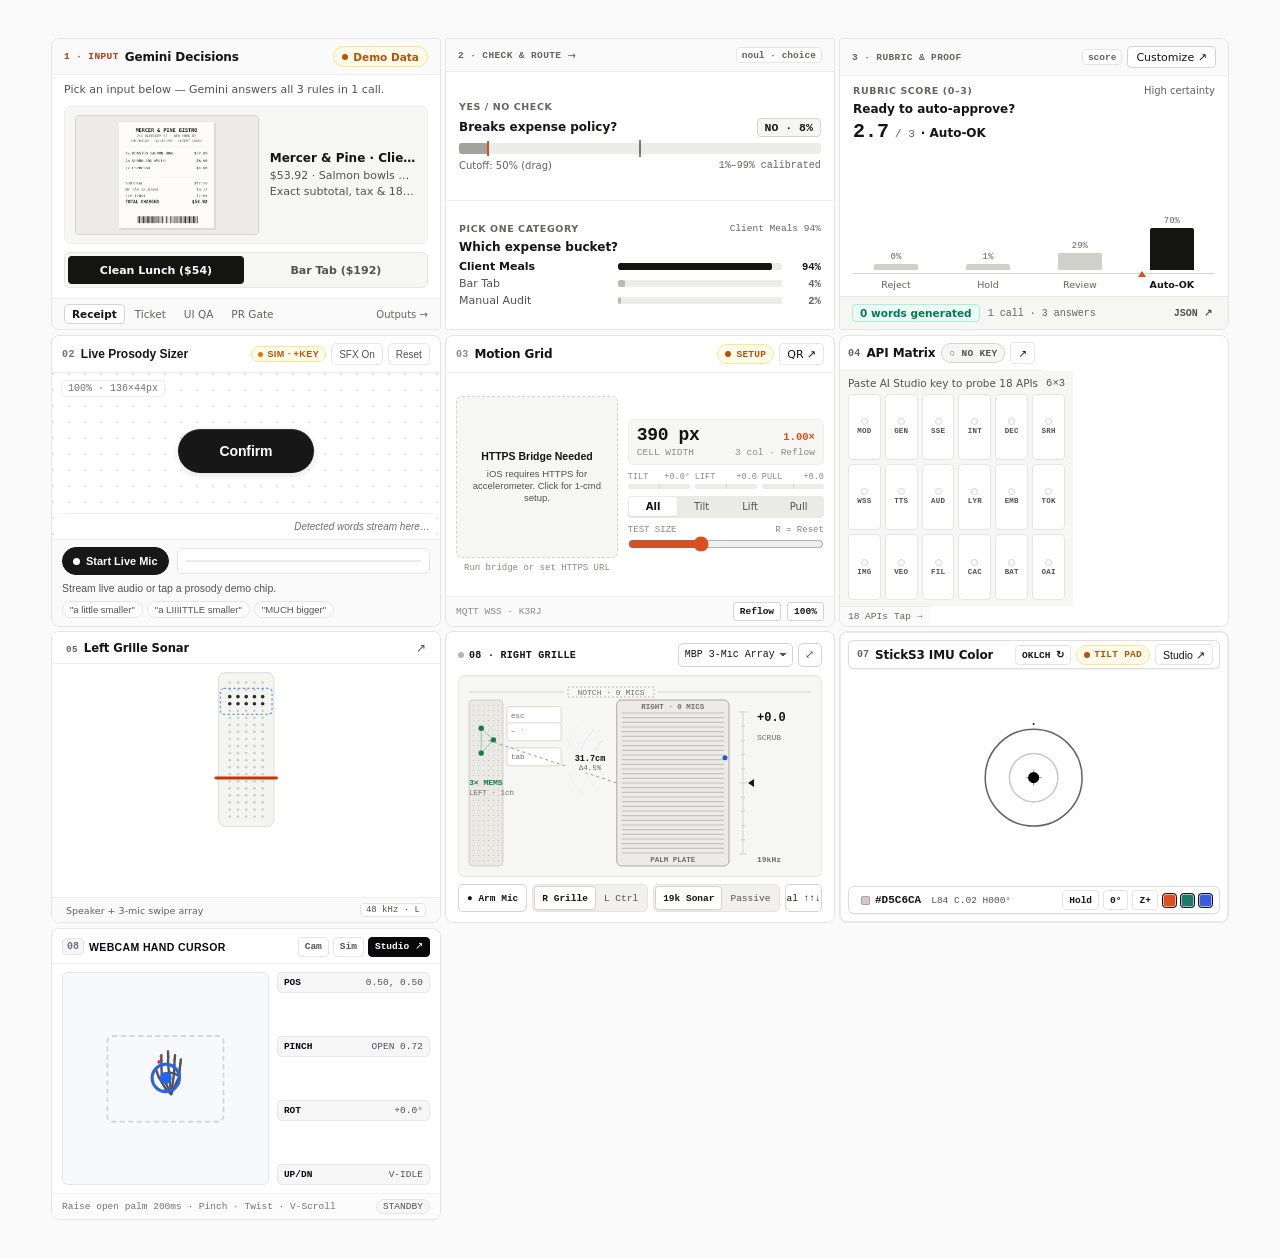
==== index.html @ 11917997 "Add Cell 08: Webcam Hand & Spatial Gesture Cursor and 9-cell Studio Agent-Stage: stage-1-land Agent-" ====
<!DOCTYPE html>
<html lang="en">
<head>
  <meta charset="UTF-8">
  <meta name="viewport" content="width=device-width, initial-scale=1.0">
  <title>Design with Gemini — Grid</title>
  <link rel="stylesheet" href="cells/decisions/decisions.css">
  <link rel="stylesheet" href="cells/prosody/prosody.css">
  <link rel="stylesheet" href="cells/motion/motion.css">
  <link rel="stylesheet" href="cells/api-matrix/api-matrix.css">
  <link rel="stylesheet" href="cells/left-grille/left-grille.css">
  <link rel="stylesheet" href="cells/grille-swipe/grille-swipe.css">
  <link rel="stylesheet" href="cells/stick-s3/stick-s3.css">
  <link rel="stylesheet" href="cells/hand-gesture/hand-gesture.css">
  <style>
    *, *::before, *::after {
      box-sizing: border-box;
      margin: 0;
      padding: 0;
    }

    body {
      min-height: 100dvh;
      background: #fafafa;
      padding: clamp(16px, 3vw, 40px);
    }

    .grid {
      display: grid;
      grid-template-columns: repeat(2, minmax(0, 1fr));
      gap: 4px;
      width: 100%;
      max-width: min(92vw, 1600px);
      margin-inline: auto;
    }

    @media (min-width: 768px) {
      .grid {
        grid-template-columns: repeat(3, minmax(0, 1fr));
      }
    }

    .cell {
      aspect-ratio: 4 / 3;
      background: #ffffff;
      border: 1px solid #e5e5e5;
      border-radius: 8px;
    }
  </style>
</head>
<body>
  <main class="grid">
    <section class="cell cell--decisions cell--decisions-input" id="cell-decisions-input" aria-label="Gemini Decisions API — Step 1: Input"></section>
    <section class="cell cell--decisions cell--decisions-verdict" id="cell-decisions-verdict" aria-label="Gemini Decisions API — Step 2: Yes/No Check and Category"></section>
    <section class="cell cell--decisions cell--decisions-score" id="cell-decisions-score" aria-label="Gemini Decisions API — Step 3: Rubric Score and Zero-Token Proof"></section>
    <section class="cell cell--prosody" id="cell-prosody" aria-label="Voice Prosody Button Sizer prototype"></section>
    <section class="cell cell--motion" id="cell-motion" aria-label="iPhone Motion Grid Controller prototype"></section>
    <section class="cell cell--api-matrix" id="cell-api-matrix" aria-label="Google Gemini API Matrix"></section>
    <section class="cell cell--left-grille" id="cell-left-grille" aria-label="Left Grille Acoustic Swipe Sonar"></section>
    <section class="cell cell--grille-swipe cell-acoustic" id="cell-grille-swipe" aria-label="16-inch MacBook Pro Right Grille Acoustic Swipe Lab"></section>
    <section class="cell cell--stick-s3" id="cell-stick-s3" aria-label="M5StickS3 Accelerometer Color Studio prototype"></section>
    <section class="cell cell--hand-gesture" id="cell-hand-gesture" aria-label="Webcam Hand and Spatial Gesture Cursor prototype"></section>
  </main>

  <script defer src="cells/decisions/schema.js"></script>
  <script defer src="cells/decisions/presets.js"></script>
  <script defer src="cells/decisions/client.js"></script>
  <script defer src="cells/decisions/ui.js"></script>
  <script defer src="cells/prosody/client.js"></script>
  <script defer src="cells/prosody/ui.js"></script>
  <script defer src="cells/motion/qr.js"></script>
  <script defer src="cells/motion/physics.js"></script>
  <script defer src="cells/motion/transport.js"></script>
  <script defer src="cells/motion/ui.js"></script>
  <script defer src="cells/api-matrix/audio.js"></script>
  <script defer src="cells/api-matrix/probes.js"></script>
  <script defer src="cells/api-matrix/ui.js"></script>
  <script defer src="cells/left-grille/acoustic-engine.js"></script>
  <script defer src="cells/left-grille/acoustic-controller.js"></script>
  <script defer src="cells/left-grille/ui.js"></script>
  <script defer src="cells/grille-swipe/grille-swipe.js"></script>
  <script defer src="cells/stick-s3/color-engine.js"></script>
  <script defer src="cells/stick-s3/transport.js"></script>
  <script defer src="cells/stick-s3/ui.js"></script>
  <script defer src="cells/hand-gesture/kinematics.js"></script>
  <script defer src="cells/hand-gesture/hand-tracker.js"></script>
  <script defer src="cells/hand-gesture/ui.js"></script>
</body>
</html>
---- cells/decisions/decisions.css ----
/* ==========================================================================
   Gemini Decisions API — 3-Cell Row-1 Triptych & Expanded Studio Workbench
   Scoped strictly to .cell--decisions*, .dc-*, and .dc-dialog.
   Harmonized with index.html (#fafafa canvas, #ffffff cell, #e5e5e5 border).
   ========================================================================== */

.cell--decisions,
.dc-dialog {
  --dc-bg: #ffffff;
  --dc-canvas: #fafafa;
  --dc-recess: #f6f6f4;
  --dc-track: #ecece8;
  --dc-border: #e5e5e5;
  --dc-hairline: #efefef;
  --dc-border-strong: #d4d4d0;

  --dc-ink: #141413;
  --dc-ink-2: #525250;
  --dc-ink-3: #63635f;        /* 5.9:1 on #fff, 5.5:1 on #f6f6f4 (WCAG AA) */

  --dc-needle: #d94f1e;       /* Braun signal orange — graphical needles/pointers */
  --dc-needle-ink: #b43a10;   /* 5.2:1 on #fff1eb / #f6f6f4 (WCAG AA text) */
  --dc-needle-soft: #fff1eb;

  --dc-live: #047857;
  --dc-live-bg: #ecfdf5;
  --dc-live-border: #a7f3d0;

  --dc-sim: #b45309;
  --dc-sim-bg: #fffbeb;
  --dc-sim-border: #fde68a;

  --dc-err: #b91c1c;
  --dc-err-bg: #fef2f2;
  --dc-err-border: #fecaca;

  --dc-focus: #2563eb;
  --dc-sans: -apple-system, BlinkMacSystemFont, "Inter", "Helvetica Neue", ui-sans-serif, system-ui, sans-serif;
  --dc-mono: ui-monospace, "SF Mono", "JetBrains Mono", Menlo, Consolas, monospace;
  --dc-ease: 220ms cubic-bezier(0.16, 1, 0.3, 1);

  font-family: var(--dc-sans);
  color: var(--dc-ink);
  -webkit-font-smoothing: antialiased;
}

.dc-mono {
  font-family: var(--dc-mono);
  font-variant-numeric: tabular-nums;
}

.dc-sr-only {
  position: absolute;
  width: 1px;
  height: 1px;
  padding: 0;
  margin: -1px;
  overflow: hidden;
  clip: rect(0, 0, 0, 0);
  white-space: nowrap;
  border: 0;
}

/* ==========================================================================
   1. 3-CELL ROW-1 TRIPTYCH SHELLS
   ========================================================================== */

.cell--decisions {
  position: relative;
  overflow: hidden;
  container-type: inline-size;
  container-name: dc-card;
  display: flex;
  flex-direction: column;
  background: var(--dc-bg);
  transition: border-color 180ms ease;
}

/* Desktop (>= 768px): joined 3-cell horizontal triptych across Row 1
   Double-class specificity (.cell.cell--decisions-*) cleanly overrides index.html's .cell */
@media (min-width: 768px) {
  .cell.cell--decisions-input {
    border-radius: 8px 3px 3px 8px;
  }
  .cell.cell--decisions-verdict {
    border-radius: 3px;
  }
  .cell.cell--decisions-score {
    border-radius: 3px 8px 8px 3px;
  }
}

/* Mobile (< 768px, 2-col grid): Input spans full width above Verdicts + Score */
@media (max-width: 767px) {
  .cell.cell--decisions-input {
    grid-column: 1 / -1;
    aspect-ratio: 16 / 10;
  }

  .cell.cell--decisions-input .dc-input-body {
    padding: 6px 10px 7px;
    gap: 5px;
  }

  .cell.cell--decisions-input .dc-explainer {
    font-size: 10.5px;
    white-space: nowrap;
    overflow: hidden;
    text-overflow: ellipsis;
  }

  .cell.cell--decisions-input .dc-specimen-stage {
    padding: 6px 8px;
    gap: 8px;
  }

  .cell.cell--decisions-input .dc-specimen-quote {
    font-size: 11px;
    line-height: 1.3;
    -webkit-line-clamp: 2;
  }

  .cell.cell--decisions-input .dc-flip-btn {
    height: 25px;
    font-size: 10.5px;
  }

  .cell.cell--decisions-input .dc-card-footer {
    padding: 4px 10px;
  }
}

/* Hover anticipation when hovering A/B flipper in Cell 1 */
.cell--decisions.is-peer-highlight {
  border-color: rgba(217, 79, 30, 0.45);
}

/* Synchronized single-pass scanline along top edge */
.dc-scanline {
  position: absolute;
  top: 0;
  left: 0;
  right: 0;
  height: 2px;
  pointer-events: none;
  z-index: 4;
  overflow: hidden;
}

.dc-scanline::after {
  content: "";
  display: block;
  width: 42%;
  height: 100%;
  background: var(--dc-needle);
  transform: translateX(-110%);
  opacity: 0;
}

.cell--decisions.is-scanning .dc-scanline::after,
.dc-dialog.is-scanning .dc-scanline::after {
  opacity: 1;
  animation: dc-sweep 260ms cubic-bezier(0.22, 1, 0.36, 1) var(--dc-scan-delay, 0ms) forwards;
}

.cell--decisions.is-loading .dc-scanline::after,
.dc-dialog.is-loading .dc-scanline::after {
  opacity: 1;
  animation: dc-sweep-loop 1.1s linear infinite;
}

.cell--decisions.is-dimmed .dc-cell-body {
  opacity: 0.45;
  transition: opacity 160ms ease;
}

@keyframes dc-sweep {
  0% { transform: translateX(-110%); opacity: 0.95; }
  85% { transform: translateX(270%); opacity: 0.95; }
  100% { transform: translateX(295%); opacity: 0; }
}

@keyframes dc-sweep-loop {
  0% { transform: translateX(-110%); }
  100% { transform: translateX(280%); }
}

/* Shared Cell Header */
.dc-card-header {
  display: flex;
  align-items: center;
  justify-content: space-between;
  gap: 8px;
  padding: 7px 12px;
  border-bottom: 1px solid var(--dc-hairline);
  background: var(--dc-canvas);
  min-height: 33px;
  flex-shrink: 0;
}

.dc-card-brand {
  display: flex;
  align-items: center;
  gap: 6px;
  min-width: 0;
}

.dc-step-pill {
  font-family: var(--dc-mono);
  font-size: 9.5px;
  font-weight: 700;
  letter-spacing: 0.04em;
  color: var(--dc-ink-3);
  white-space: nowrap;
  overflow: hidden;
  text-overflow: ellipsis;
  min-width: 0;
}

.dc-step-pill--lead {
  color: var(--dc-needle-ink);
}

.dc-step-arrow {
  color: var(--dc-ink-3);
  font-size: 10px;
  transition: color 160ms ease, transform 160ms ease;
}

.cell--decisions.is-peer-highlight .dc-step-arrow {
  color: var(--dc-needle-ink);
  transform: translateX(2px);
}

.dc-card-title {
  font-size: 12px;
  font-weight: 600;
  letter-spacing: -0.01em;
  color: var(--dc-ink);
  white-space: nowrap;
  overflow: hidden;
  text-overflow: ellipsis;
}

.dc-card-actions {
  display: flex;
  align-items: center;
  gap: 5px;
  flex-shrink: 0;
}

.dc-api-whisper {
  font-family: var(--dc-mono);
  font-size: 9.5px;
  font-weight: 600;
  color: var(--dc-ink-3);
  background: var(--dc-bg);
  border: 1px solid var(--dc-border);
  border-radius: 4px;
  padding: 1.5px 5px;
  white-space: nowrap;
}

/* Mode badge (Demo / Live / Error) */
.dc-mode-pill {
  display: inline-flex;
  align-items: center;
  gap: 5px;
  height: 21px;
  padding: 0 8px;
  border-radius: 999px;
  font-family: var(--dc-sans);
  font-size: 10.5px;
  font-weight: 600;
  border: 1px solid var(--dc-sim-border);
  background: var(--dc-sim-bg);
  color: var(--dc-sim);
  cursor: pointer;
  white-space: nowrap;
  transition: filter 140ms ease;
}

.dc-mode-pill:hover {
  filter: brightness(0.96);
}

.dc-mode-pill[data-mode="live"] {
  border-color: var(--dc-live-border);
  background: var(--dc-live-bg);
  color: var(--dc-live);
}

.dc-mode-pill[data-mode="error"] {
  border-color: var(--dc-err-border);
  background: var(--dc-err-bg);
  color: var(--dc-err);
}

.dc-dot {
  width: 6px;
  height: 6px;
  border-radius: 50%;
  background: currentColor;
  flex-shrink: 0;
}

.dc-icon-btn {
  display: inline-flex;
  align-items: center;
  justify-content: center;
  gap: 4px;
  height: 22px;
  padding: 0 8px;
  border-radius: 4px;
  border: 1px solid var(--dc-border-strong);
  background: var(--dc-bg);
  color: var(--dc-ink);
  font-family: var(--dc-sans);
  font-size: 11px;
  font-weight: 500;
  cursor: pointer;
  white-space: nowrap;
  transition: background 140ms ease, border-color 140ms ease;
}

.dc-icon-btn:hover {
  background: var(--dc-recess);
}

/* Shared Cell Body */
.dc-cell-body {
  flex: 1;
  min-height: 0;
  display: flex;
  flex-direction: column;
  overflow: hidden;
}

/* ==========================================================================
   CELL 1 (01A) — INPUT & A/B FLIPPER
   ========================================================================== */

.dc-input-body {
  padding: 8px 12px 10px;
  gap: 8px;
  justify-content: space-between;
}

.dc-explainer {
  font-size: 11px;
  line-height: 1.35;
  color: var(--dc-ink-2);
}

.dc-specimen-stage {
  flex: 1;
  min-height: 0;
  display: flex;
  align-items: center;
  gap: 11px;
  padding: 8px 10px;
  border-radius: 6px;
  background: var(--dc-recess);
  border: 1px solid var(--dc-hairline);
  overflow: hidden;
}

.dc-specimen-img-btn {
  position: relative;
  height: 100%;
  max-height: 132px;
  aspect-ratio: 640 / 420;
  border-radius: 4px;
  overflow: hidden;
  border: 1px solid var(--dc-border-strong);
  background: #e9e9e5;
  padding: 0;
  cursor: zoom-in;
  flex-shrink: 0;
}

.dc-specimen-img-btn img {
  width: 100%;
  height: 100%;
  object-fit: cover;
  display: block;
}

.dc-specimen-copy {
  display: flex;
  flex-direction: column;
  gap: 4px;
  min-width: 0;
  flex: 1;
}

.dc-specimen-heading {
  font-size: 12px;
  font-weight: 600;
  color: var(--dc-ink);
  white-space: nowrap;
  overflow: hidden;
  text-overflow: ellipsis;
}

.dc-specimen-bullets {
  list-style: none;
  display: flex;
  flex-direction: column;
  gap: 2px;
}

.dc-specimen-bullets li {
  font-size: 11px;
  line-height: 1.3;
  color: var(--dc-ink-2);
  white-space: nowrap;
  overflow: hidden;
  text-overflow: ellipsis;
}

.dc-specimen-quote {
  font-size: 11.5px;
  line-height: 1.4;
  color: var(--dc-ink-2);
  display: -webkit-box;
  -webkit-line-clamp: 4;
  -webkit-box-orient: vertical;
  overflow: hidden;
}

/* Giant obvious 2-way A/B flip buttons */
.dc-flip-row {
  display: grid;
  grid-template-columns: 1fr 1fr;
  gap: 4px;
  padding: 3px;
  border-radius: 6px;
  background: var(--dc-recess);
  border: 1px solid var(--dc-border);
  flex-shrink: 0;
}

.dc-flip-btn {
  height: 28px;
  padding: 0 8px;
  border: 0;
  border-radius: 4px;
  background: transparent;
  color: var(--dc-ink-2);
  font-family: var(--dc-sans);
  font-size: 11px;
  font-weight: 600;
  cursor: pointer;
  white-space: nowrap;
  overflow: hidden;
  text-overflow: ellipsis;
  transition: background 140ms ease, color 140ms ease;
}

.dc-flip-btn:hover:not([aria-pressed="true"]) {
  background: rgba(20, 20, 19, 0.05);
  color: var(--dc-ink);
}

.dc-flip-btn[aria-pressed="true"] {
  background: var(--dc-ink);
  color: #ffffff;
}

/* Cell 1 Footer: Scenario Tabs */
.dc-card-footer {
  display: flex;
  align-items: center;
  justify-content: space-between;
  gap: 6px;
  padding: 5px 12px;
  border-top: 1px solid var(--dc-hairline);
  background: var(--dc-canvas);
  font-size: 10.5px;
  color: var(--dc-ink-3);
  flex-shrink: 0;
}

.dc-preset-tabs {
  display: inline-flex;
  align-items: center;
  gap: 2px;
  min-width: 0;
  overflow-x: auto;
  scrollbar-width: none;
}

.dc-preset-tabs::-webkit-scrollbar {
  display: none;
}

.dc-preset-btn {
  height: 20px;
  padding: 0 7px;
  border: 1px solid transparent;
  border-radius: 4px;
  background: transparent;
  color: var(--dc-ink-3);
  font-family: var(--dc-sans);
  font-size: 10.5px;
  font-weight: 500;
  cursor: pointer;
  white-space: nowrap;
  flex-shrink: 0;
}

.dc-preset-btn:hover {
  color: var(--dc-ink);
}

.dc-preset-btn[aria-pressed="true"] {
  background: var(--dc-bg);
  color: var(--dc-ink);
  border-color: var(--dc-border-strong);
  font-weight: 600;
}

/* ==========================================================================
   CELL 2 (01B) — YES/NO CHECK + BEST CATEGORY
   ========================================================================== */

.dc-verdict-body {
  display: flex;
  flex-direction: column;
}

.dc-half {
  flex: 1;
  min-height: 0;
  padding: 9px 13px;
  display: flex;
  flex-direction: column;
  justify-content: center;
  gap: 6px;
  overflow: hidden;
}

.dc-half + .dc-half {
  border-top: 1px solid var(--dc-hairline);
}

.dc-eyebrow-row {
  display: flex;
  align-items: center;
  justify-content: space-between;
  gap: 6px;
}

.dc-eyebrow {
  font-size: 9.5px;
  font-weight: 700;
  letter-spacing: 0.06em;
  text-transform: uppercase;
  color: var(--dc-ink-3);
}

.dc-q-headline {
  display: flex;
  align-items: baseline;
  justify-content: space-between;
  gap: 8px;
  min-width: 0;
}

.dc-plain-q {
  font-size: 12px;
  font-weight: 600;
  color: var(--dc-ink);
  white-space: nowrap;
  overflow: hidden;
  text-overflow: ellipsis;
  min-width: 0;
}

.dc-verdict-pill {
  font-family: var(--dc-mono);
  font-variant-numeric: tabular-nums;
  font-size: 11.5px;
  font-weight: 700;
  padding: 2px 7px;
  border-radius: 4px;
  background: var(--dc-ink);
  color: #ffffff;
  white-space: nowrap;
  flex-shrink: 0;
}

.dc-verdict-pill.is-no {
  background: var(--dc-recess);
  color: var(--dc-ink);
  border: 1px solid var(--dc-border-strong);
}

.dc-verdict-subrow {
  display: flex;
  align-items: center;
  justify-content: space-between;
  gap: 6px;
  font-size: 10px;
  color: var(--dc-ink-3);
}

/* Named Category Bars in Cell 2 */
.dc-cat-bars {
  display: flex;
  flex-direction: column;
  gap: 4px;
}

.dc-cat-row {
  display: grid;
  grid-template-columns: minmax(70px, 42%) minmax(0, 1fr) 32px;
  align-items: center;
  gap: 7px;
  min-width: 0;
}

.dc-cat-name {
  font-size: 11px;
  color: var(--dc-ink-2);
  white-space: nowrap;
  overflow: hidden;
  text-overflow: ellipsis;
}

.dc-cat-row.is-winner .dc-cat-name {
  color: var(--dc-ink);
  font-weight: 600;
}

.dc-cat-track {
  height: 7px;
  border-radius: 2px;
  background: var(--dc-track);
  overflow: hidden;
}

.dc-cat-fill {
  height: 100%;
  border-radius: 2px;
  background: #b8b8b2;
  min-width: 2px;
  transition: width var(--dc-ease);
}

.dc-cat-row.is-winner .dc-cat-fill {
  background: var(--dc-ink);
}

.dc-cat-pct {
  font-family: var(--dc-mono);
  font-variant-numeric: tabular-nums;
  font-size: 10.5px;
  font-weight: 600;
  text-align: right;
  color: var(--dc-ink-3);
}

.dc-cat-row.is-winner .dc-cat-pct {
  color: var(--dc-ink);
}

/* ==========================================================================
   CELL 3 (01C) — RUBRIC SCORE & 0-OUTPUT-TOKEN PROOF
   ========================================================================== */

.dc-score-body {
  display: flex;
  flex-direction: column;
  justify-content: space-between;
}

.dc-score-main {
  flex: 1;
  min-height: 0;
  padding: 9px 13px 6px;
  display: flex;
  flex-direction: column;
  justify-content: space-between;
  gap: 6px;
}

.dc-score-hero-row {
  display: flex;
  align-items: baseline;
  justify-content: space-between;
  gap: 8px;
}

.dc-score-hero-left {
  display: flex;
  align-items: baseline;
  gap: 6px;
  min-width: 0;
}

.dc-score-big {
  font-family: var(--dc-mono);
  font-variant-numeric: tabular-nums;
  font-size: 20px;
  font-weight: 700;
  line-height: 1;
  color: var(--dc-ink);
}

.dc-score-denom {
  font-family: var(--dc-mono);
  font-size: 11px;
  color: var(--dc-ink-3);
}

.dc-score-tier {
  font-size: 12px;
  font-weight: 600;
  color: var(--dc-ink);
  white-space: nowrap;
  overflow: hidden;
  text-overflow: ellipsis;
}

.dc-certainty-tag {
  font-size: 10px;
  font-weight: 500;
  color: var(--dc-ink-3);
  white-space: nowrap;
  flex-shrink: 0;
}

/* Labeled Column Chart inside Cell 3 */
.dc-card-chart {
  display: flex;
  flex-direction: column;
  gap: 3px;
  flex: 1;
  min-height: 0;
  justify-content: flex-end;
  overflow: hidden;
}

.dc-card-bars {
  position: relative;
  display: grid;
  align-items: end;
  gap: 6px;
  flex: 1;
  min-height: 36px;
  max-height: 88px;
  padding-bottom: 3px;
  border-bottom: 1px solid var(--dc-border-strong);
}

.dc-card-bar-col {
  display: flex;
  flex-direction: column;
  align-items: center;
  justify-content: flex-end;
  height: 100%;
  min-height: 0;
  gap: 2px;
}

.dc-card-bar-pct {
  font-family: var(--dc-mono);
  font-size: 9px;
  color: var(--dc-ink-3);
  line-height: 1;
  flex-shrink: 0;
}

.dc-card-bar {
  width: 100%;
  max-width: 44px;
  border-radius: 2px 2px 0 0;
  background: #d0d0cb;
  min-height: 3px;
  transition: height var(--dc-ease);
}

.dc-card-bar.is-peak {
  background: var(--dc-ink);
}

.dc-card-ev-pointer {
  position: absolute;
  bottom: -4px;
  width: 0;
  height: 0;
  border-left: 4px solid transparent;
  border-right: 4px solid transparent;
  border-bottom: 6px solid var(--dc-needle);
  transform: translateX(-50%);
  transition: left var(--dc-ease);
  pointer-events: none;
}

.dc-card-bar-labels {
  display: grid;
  gap: 6px;
  padding-top: 2px;
}

.dc-card-bar-lbl {
  font-size: 9.5px;
  text-align: center;
  color: var(--dc-ink-3);
  white-space: nowrap;
  overflow: hidden;
  text-overflow: ellipsis;
}

.dc-card-bar-lbl.is-peak {
  color: var(--dc-ink);
  font-weight: 600;
}

/* Signature Zero-Output-Token Proof Strip (Cell 3 Footer) */
.dc-proof-strip {
  display: flex;
  align-items: center;
  justify-content: space-between;
  gap: 8px;
  padding: 7px 12px;
  background: var(--dc-recess);
  border-top: 1px solid var(--dc-border);
  flex-shrink: 0;
}

.dc-proof-left {
  display: flex;
  align-items: center;
  gap: 8px;
  min-width: 0;
  flex-wrap: wrap;
}

.dc-zero-badge {
  display: inline-flex;
  align-items: center;
  gap: 4px;
  padding: 2px 7px;
  border-radius: 4px;
  background: var(--dc-live-bg);
  border: 1px solid var(--dc-live-border);
  color: var(--dc-live);
  font-size: 10.5px;
  font-weight: 700;
  white-space: nowrap;
}

.dc-proof-meta {
  font-family: var(--dc-mono);
  font-size: 10px;
  color: var(--dc-ink-3);
  white-space: nowrap;
}

.dc-link-btn {
  border: 0;
  background: transparent;
  color: var(--dc-ink-2);
  font-family: var(--dc-mono);
  font-size: 10px;
  font-weight: 600;
  cursor: pointer;
  padding: 2px 4px;
  border-radius: 3px;
  white-space: nowrap;
}

.dc-link-btn:hover {
  color: var(--dc-ink);
  background: rgba(20, 20, 19, 0.06);
}

/* Card Error & Empty Panels */
.dc-card-error {
  margin: auto 12px;
  display: flex;
  flex-direction: column;
  gap: 6px;
  padding: 10px 12px;
  border-radius: 6px;
  background: var(--dc-err-bg);
  border: 1px solid var(--dc-err-border);
  color: var(--dc-err);
  font-size: 11px;
}

.dc-card-error-title {
  font-weight: 700;
}

.dc-card-error-actions {
  display: flex;
  gap: 6px;
  flex-wrap: wrap;
}

.dc-empty-state {
  margin: auto;
  padding: 12px;
  text-align: center;
  font-size: 11.5px;
  color: var(--dc-ink-3);
  display: flex;
  flex-direction: column;
  align-items: center;
  gap: 6px;
}

/* ==========================================================================
   SHARED PRIMITIVE TRACKS (Noul Vernier Track + Delta Chip)
   ========================================================================== */

.dc-noul-track {
  position: relative;
  height: 11px;
  border-radius: 3px;
  background: var(--dc-track);
  cursor: ew-resize;
  touch-action: none;
  user-select: none;
}

.dc-noul-fill {
  position: absolute;
  left: 0;
  top: 0;
  bottom: 0;
  border-radius: 3px;
  background: var(--dc-ink);
  transition: width var(--dc-ease), background 160ms ease;
}

.dc-noul-fill.is-below {
  background: #a3a39e;
}

.dc-noul-ghost {
  position: absolute;
  top: 50%;
  width: 6px;
  height: 6px;
  border-radius: 50%;
  border: 1.5px solid var(--dc-ink-3);
  background: var(--dc-bg);
  transform: translate(-50%, -50%);
  pointer-events: none;
  opacity: 0.9;
}

.dc-noul-needle {
  position: absolute;
  top: -2px;
  bottom: -2px;
  width: 2px;
  background: var(--dc-needle);
  transform: translateX(-50%);
  transition: left var(--dc-ease);
  pointer-events: none;
}

.dc-noul-pin {
  position: absolute;
  top: -3px;
  bottom: -3px;
  width: 14px;
  transform: translateX(-50%);
  cursor: ew-resize;
  background: transparent;
  border: 0;
  padding: 0;
}

.dc-noul-pin::after {
  content: "";
  position: absolute;
  left: 50%;
  top: 0;
  bottom: 0;
  width: 2px;
  transform: translateX(-50%);
  background: var(--dc-ink);
  opacity: 0.55;
}

.dc-noul-pin:hover::after,
.dc-noul-pin:focus-visible::after {
  opacity: 1;
}

.dc-delta-chip {
  font-family: var(--dc-mono);
  font-size: 9.5px;
  font-weight: 600;
  padding: 1px 5px;
  border-radius: 3px;
  background: var(--dc-needle-soft);
  color: var(--dc-needle-ink);
  white-space: nowrap;
}

/* ==========================================================================
   CONTAINER QUERIES FOR COMPACT / MOBILE TILES (0px OVERFLOW GUARANTEED)
   ========================================================================== */

@container dc-card (max-width: 340px) {
  .dc-card-header { padding: 5px 9px; min-height: 27px; }
  .dc-card-title { font-size: 11px; }
  .dc-api-whisper { display: none; }
  .dc-input-body { padding: 5px 8px 6px; gap: 5px; }
  .dc-explainer { font-size: 10px; white-space: nowrap; overflow: hidden; text-overflow: ellipsis; }
  .dc-specimen-stage { padding: 5px 8px; gap: 8px; }
  .dc-specimen-img-btn { max-height: 82px; }
  .dc-specimen-quote { font-size: 10.5px; line-height: 1.32; -webkit-line-clamp: 3; }
  .dc-flip-btn { height: 24px; font-size: 10px; padding: 0 5px; }
  .dc-card-footer { padding: 3px 8px; }
  .dc-card-footer .dc-step-arrow { display: none; }
  .dc-preset-btn { height: 18px; padding: 0 5px; font-size: 10px; }
  .dc-half { padding: 6px 9px; gap: 4px; }
  .dc-plain-q { font-size: 11px; }
  .dc-verdict-pill { font-size: 10.5px; padding: 1.5px 5px; }
  .dc-score-main { padding: 6px 9px 4px; gap: 4px; }
  .dc-score-big { font-size: 16px; }
  .dc-score-tier { font-size: 11px; }
  .dc-card-bars { min-height: 28px; max-height: 44px; gap: 4px; }
  .dc-proof-strip { padding: 5px 9px; }
  .dc-proof-meta { display: none; }
}

@container dc-card (max-width: 255px) {
  .dc-card-header { padding: 3px 7px; min-height: 23px; gap: 4px; }
  .cell--decisions-input .dc-step-pill { display: none; }
  .dc-step-pill { font-size: 8.5px; letter-spacing: 0.02em; }
  .dc-step-arrow { display: none; }
  .dc-card-title { font-size: 10.5px; }
  .dc-mode-pill { height: 18px; padding: 0 6px; font-size: 9px; gap: 4px; }
  .dc-icon-btn { height: 18px; padding: 0 5px; font-size: 9.5px; }

  /* Cell 1 compact layout (e.g. 768px 3-col = 232.85x174.63) */
  .dc-input-body { padding: 4px 6px 5px; gap: 4px; }
  .dc-explainer { display: none; }
  .dc-specimen-stage { padding: 4px 6px; gap: 6px; }
  .dc-specimen-img-btn { height: 46px; max-height: 46px; }
  .dc-specimen-heading { font-size: 10.5px; }
  .dc-specimen-bullets li { font-size: 9.5px; }
  .dc-specimen-bullets li:nth-child(n + 2) { display: none; }
  .dc-specimen-quote { font-size: 9.5px; line-height: 1.25; -webkit-line-clamp: 2; }
  .dc-flip-row { padding: 2px; gap: 2px; }
  .dc-flip-btn { height: 21px; font-size: 9.5px; padding: 0 4px; }
  .dc-card-footer { padding: 2px 6px; }
  .dc-preset-btn { height: 17px; padding: 0 4px; font-size: 9px; }

  /* Cell 2 compact layout (down to 160x120px) */
  .dc-half { padding: 3px 6px; gap: 2px; }
  .dc-half:first-child { flex: 0 0 auto; }
  .dc-eyebrow-row { display: none; }
  .dc-plain-q { font-size: 10px; line-height: 1.2; }
  .dc-verdict-pill { font-size: 9px; padding: 1px 4px; }
  .dc-verdict-subrow { display: none; }
  .dc-noul-track { height: 7px; }
  .dc-cat-bars { gap: 2px; }
  .dc-cat-row:nth-child(n + 3) { display: none; }
  .dc-cat-row { grid-template-columns: minmax(48px, 46%) minmax(0, 1fr) 26px; gap: 4px; }
  .dc-cat-name { font-size: 9.5px; }
  .dc-cat-pct { font-size: 9px; }

  /* Cell 3 compact layout (down to 160x120px) */
  .dc-score-main { padding: 3px 6px 2px; gap: 2px; }
  .dc-certainty-tag { display: none; }
  .dc-score-big { font-size: 13px; }
  .dc-score-denom { font-size: 9.5px; }
  .dc-score-tier { font-size: 9.5px; }
  .dc-card-bars { min-height: 20px; max-height: 24px; gap: 3px; }
  .dc-card-bar-pct { display: none; }
  .dc-card-bar-lbl { font-size: 8.5px; line-height: 1.1; }
  .dc-proof-strip { padding: 3px 6px; gap: 4px; }
  .dc-zero-badge { font-size: 8.5px; padding: 1px 4px; }
  .dc-link-btn { font-size: 8.5px; padding: 1px 3px; }
}

/* ==========================================================================
   2. EXPANDED WORKBENCH MODAL (<dialog>)
   ========================================================================== */

.dc-dialog {
  margin: auto;
  padding: 0;
  border: 1px solid var(--dc-border-strong);
  border-radius: 10px;
  width: min(1180px, calc(100vw - 28px));
  height: min(820px, calc(100dvh - 28px));
  max-width: none;
  max-height: none;
  background: var(--dc-bg);
  box-shadow: 0 24px 60px rgba(20, 20, 19, 0.16), 0 2px 8px rgba(20, 20, 19, 0.06);
  overflow: hidden;
  position: relative;
}

.dc-dialog[open] {
  display: flex;
  flex-direction: column;
}

.dc-dialog::backdrop {
  background: rgba(244, 244, 242, 0.78);
  backdrop-filter: blur(5px);
}

.dc-wb-bar {
  position: relative;
  display: flex;
  align-items: center;
  justify-content: space-between;
  gap: 10px;
  padding: 10px 16px;
  border-bottom: 1px solid var(--dc-border);
  background: var(--dc-bg);
  flex-shrink: 0;
  flex-wrap: wrap;
}

.dc-wb-bar-left,
.dc-wb-bar-right {
  display: flex;
  align-items: center;
  gap: 8px;
  flex-wrap: wrap;
}

.dc-index {
  font-family: var(--dc-mono);
  font-size: 10px;
  font-weight: 700;
  color: var(--dc-ink-3);
}

.dc-wb-title {
  font-size: 14px;
  font-weight: 600;
  letter-spacing: -0.015em;
}

.dc-model-chip {
  font-family: var(--dc-mono);
  font-size: 11px;
  color: var(--dc-ink-2);
  background: var(--dc-recess);
  border: 1px solid var(--dc-border);
  padding: 2px 7px;
  border-radius: 4px;
}

.dc-select {
  height: 28px;
  padding: 0 8px;
  border-radius: 5px;
  border: 1px solid var(--dc-border-strong);
  background: var(--dc-bg);
  color: var(--dc-ink);
  font-family: var(--dc-sans);
  font-size: 12px;
  font-weight: 500;
}

.dc-seg {
  display: inline-flex;
  padding: 2px;
  border-radius: 6px;
  background: var(--dc-recess);
  border: 1px solid var(--dc-border);
}

.dc-seg-btn {
  height: 24px;
  padding: 0 9px;
  border: 0;
  border-radius: 4px;
  background: transparent;
  color: var(--dc-ink-2);
  font-family: var(--dc-sans);
  font-size: 11.5px;
  font-weight: 500;
  cursor: pointer;
}

.dc-seg-btn[aria-pressed="true"] {
  background: var(--dc-bg);
  color: var(--dc-ink);
  font-weight: 600;
  box-shadow: 0 1px 2px rgba(0, 0, 0, 0.06);
}

.dc-btn {
  display: inline-flex;
  align-items: center;
  justify-content: center;
  gap: 6px;
  height: 28px;
  padding: 0 11px;
  border-radius: 5px;
  border: 1px solid var(--dc-border-strong);
  background: var(--dc-bg);
  color: var(--dc-ink);
  font-family: var(--dc-sans);
  font-size: 12px;
  font-weight: 500;
  cursor: pointer;
  white-space: nowrap;
  transition: background 140ms ease, border-color 140ms ease, opacity 140ms ease;
}

.dc-btn:hover:not(:disabled) {
  background: var(--dc-recess);
}

.dc-btn:disabled {
  opacity: 0.45;
  cursor: not-allowed;
}

.dc-btn--primary {
  background: var(--dc-ink);
  border-color: var(--dc-ink);
  color: #ffffff;
}

.dc-btn--primary:hover:not(:disabled) {
  background: #2b2b29;
}

.dc-btn--live {
  background: var(--dc-live);
  border-color: var(--dc-live);
  color: #ffffff;
}

.dc-btn--live:hover:not(:disabled) {
  background: #065f46;
}

.dc-btn--ghost {
  border-color: transparent;
  background: transparent;
  color: var(--dc-ink-2);
}

.dc-btn--sm {
  height: 24px;
  padding: 0 8px;
  font-size: 11px;
}

.dc-kbd {
  font-family: var(--dc-mono);
  font-size: 10px;
  opacity: 0.72;
}

/* API Key Popover */
.dc-key-anchor {
  position: relative;
}

.dc-key-popover {
  position: absolute;
  top: calc(100% + 8px);
  right: 0;
  width: min(360px, calc(100vw - 32px));
  padding: 14px;
  border-radius: 8px;
  background: var(--dc-bg);
  border: 1px solid var(--dc-border-strong);
  box-shadow: 0 14px 36px rgba(20, 20, 19, 0.16);
  z-index: 30;
  display: flex;
  flex-direction: column;
  gap: 10px;
}

.dc-key-popover[hidden] {
  display: none;
}

@media (max-width: 960px) {
  .dc-key-popover {
    position: fixed;
    top: 56px;
    left: 16px;
    right: 16px;
    width: auto;
    max-width: 380px;
    margin-inline: auto;
  }
}

.dc-key-note {
  font-size: 12px;
  line-height: 1.45;
  color: var(--dc-ink-2);
}

.dc-key-note a {
  color: var(--dc-ink);
  font-weight: 500;
}

.dc-key-input-row {
  display: flex;
  gap: 6px;
}

.dc-input,
.dc-textarea {
  width: 100%;
  border: 1px solid var(--dc-border-strong);
  border-radius: 5px;
  background: var(--dc-bg);
  color: var(--dc-ink);
  font-family: var(--dc-sans);
  font-size: 12.5px;
  padding: 6px 9px;
}

.dc-input--mono {
  font-family: var(--dc-mono);
  font-size: 12px;
}

.dc-textarea {
  resize: vertical;
  min-height: 76px;
  line-height: 1.45;
}

.dc-input:focus-visible,
.dc-textarea:focus-visible,
.dc-select:focus-visible,
.dc-btn:focus-visible,
.dc-icon-btn:focus-visible,
.dc-mode-pill:focus-visible,
.dc-preset-btn:focus-visible,
.dc-flip-btn:focus-visible,
.dc-link-btn:focus-visible,
.dc-seg-btn:focus-visible,
.dc-tab-btn:focus-visible,
.dc-noul-pin:focus-visible,
.dc-specimen-img-btn:focus-visible,
.dc-media-thumb-btn:focus-visible {
  outline: 2px solid var(--dc-focus);
  outline-offset: 1px;
}

.dc-checkbox-row {
  display: flex;
  align-items: center;
  gap: 7px;
  font-size: 11.5px;
  color: var(--dc-ink-2);
  cursor: pointer;
}

.dc-key-footer {
  display: flex;
  align-items: center;
  justify-content: space-between;
  gap: 8px;
}

/* Main 2-column Workbench Body */
.dc-wb-body {
  flex: 1;
  min-height: 0;
  display: grid;
  grid-template-columns: minmax(360px, 46%) minmax(0, 54%);
}

.dc-pane {
  min-height: 0;
  overflow-y: auto;
  padding: 16px;
  display: flex;
  flex-direction: column;
  gap: 16px;
}

.dc-pane--left {
  background: var(--dc-bg);
  border-right: 1px solid var(--dc-border);
}

.dc-pane--right {
  background: var(--dc-canvas);
}

.dc-section {
  display: flex;
  flex-direction: column;
  gap: 9px;
}

.dc-section-head {
  display: flex;
  align-items: center;
  justify-content: space-between;
  gap: 8px;
  flex-wrap: wrap;
}

.dc-section-label {
  font-size: 11px;
  font-weight: 700;
  letter-spacing: 0.06em;
  text-transform: uppercase;
  color: var(--dc-ink-3);
}

.dc-media-box {
  border: 1px dashed var(--dc-border-strong);
  border-radius: 6px;
  background: var(--dc-recess);
  padding: 10px;
  display: flex;
  flex-direction: column;
  gap: 9px;
  transition: border-color 140ms ease, background 140ms ease;
}

.dc-media-box.is-dragover {
  border-color: var(--dc-needle);
  background: var(--dc-needle-soft);
}

.dc-media-preview {
  display: flex;
  align-items: center;
  gap: 12px;
}

.dc-media-preview.is-expanded {
  flex-direction: column;
  align-items: stretch;
}

.dc-media-thumb-btn {
  position: relative;
  padding: 0;
  border: 1px solid var(--dc-border-strong);
  border-radius: 4px;
  overflow: hidden;
  background: #e5e5e1;
  cursor: zoom-in;
  flex-shrink: 0;
  width: 120px;
  height: 78px;
}

.dc-media-preview.is-expanded .dc-media-thumb-btn {
  width: 100%;
  height: auto;
  cursor: zoom-out;
}

.dc-media-thumb {
  width: 100%;
  height: 100%;
  object-fit: cover;
  display: block;
}

.dc-media-preview.is-expanded .dc-media-thumb {
  max-height: 260px;
  object-fit: contain;
}

.dc-media-zoom-hint {
  position: absolute;
  right: 4px;
  bottom: 4px;
  font-family: var(--dc-mono);
  font-size: 9px;
  padding: 1px 4px;
  border-radius: 3px;
  background: rgba(20, 20, 19, 0.78);
  color: #ffffff;
}

.dc-media-meta {
  display: flex;
  flex-direction: column;
  gap: 4px;
  min-width: 0;
  flex: 1;
}

.dc-media-name {
  font-family: var(--dc-mono);
  font-size: 11.5px;
  font-weight: 600;
  color: var(--dc-ink);
  white-space: nowrap;
  overflow: hidden;
  text-overflow: ellipsis;
}

.dc-media-dims {
  font-family: var(--dc-mono);
  font-size: 10.5px;
  color: var(--dc-ink-3);
}

.dc-media-notice {
  font-family: var(--dc-mono);
  font-size: 10.5px;
  color: var(--dc-needle-ink);
}

.dc-media-controls {
  display: flex;
  align-items: center;
  justify-content: space-between;
  gap: 8px;
  flex-wrap: wrap;
}

/* Question Builder Cards */
.dc-q-list {
  display: flex;
  flex-direction: column;
  gap: 10px;
}

.dc-q-card {
  border: 1px solid var(--dc-border);
  border-radius: 7px;
  background: var(--dc-bg);
  padding: 10px 12px;
  display: flex;
  flex-direction: column;
  gap: 8px;
}

.dc-q-card.is-disabled {
  opacity: 0.55;
  background: var(--dc-canvas);
}

.dc-q-head {
  display: flex;
  align-items: center;
  gap: 7px;
}

.dc-type-tag {
  font-family: var(--dc-mono);
  font-size: 9px;
  font-weight: 700;
  letter-spacing: 0.05em;
  text-transform: uppercase;
  color: var(--dc-ink-3);
  border: 1px solid var(--dc-border);
  border-radius: 3px;
  padding: 2px 5px;
  text-align: center;
  background: var(--dc-canvas);
}

.dc-q-key-input {
  flex: 1;
  min-width: 0;
  height: 26px;
  padding: 0 7px;
}

.dc-q-subgrid {
  display: grid;
  grid-template-columns: 1fr 1fr;
  gap: 6px;
}

.dc-field-label {
  display: block;
  font-size: 10.5px;
  font-weight: 600;
  color: var(--dc-ink-3);
  margin-bottom: 3px;
}

.dc-opt-row {
  display: grid;
  grid-template-columns: minmax(90px, 34%) minmax(0, 1fr) 24px;
  gap: 6px;
  align-items: center;
}

.dc-level-row {
  display: grid;
  grid-template-columns: 24px minmax(0, 1fr) 24px;
  gap: 6px;
  align-items: center;
}

.dc-level-idx {
  font-family: var(--dc-mono);
  font-size: 11px;
  font-weight: 700;
  color: var(--dc-ink-3);
  text-align: center;
}

.dc-validation-box {
  padding: 9px 11px;
  border-radius: 6px;
  background: var(--dc-err-bg);
  border: 1px solid var(--dc-err-border);
  color: var(--dc-err);
  font-size: 11.5px;
  display: flex;
  flex-direction: column;
  gap: 4px;
}

.dc-validation-box[hidden] {
  display: none;
}

/* Right Pane: Provenance Banner & Tabs */
.dc-provenance {
  display: flex;
  align-items: center;
  justify-content: space-between;
  gap: 10px;
  padding: 9px 12px;
  border-radius: 6px;
  border: 1px solid var(--dc-sim-border);
  background: repeating-linear-gradient(
    -45deg,
    #fffbeb,
    #fffbeb 8px,
    #fef8df 8px,
    #fef8df 16px
  );
  font-size: 11.5px;
  flex-wrap: wrap;
}

.dc-provenance[data-mode="live"] {
  border-color: var(--dc-live-border);
  background: var(--dc-live-bg);
}

.dc-provenance[data-mode="error"] {
  border-color: var(--dc-err-border);
  background: var(--dc-err-bg);
}

.dc-provenance-left {
  display: flex;
  align-items: center;
  gap: 8px;
  font-weight: 600;
}

.dc-telemetry-chips {
  display: flex;
  align-items: center;
  gap: 6px;
  flex-wrap: wrap;
}

.dc-chip {
  font-family: var(--dc-mono);
  font-size: 10.5px;
  padding: 2px 7px;
  border-radius: 4px;
  border: 1px solid var(--dc-border-strong);
  background: var(--dc-bg);
  color: var(--dc-ink-2);
}

.dc-chip--hero {
  border-color: var(--dc-ink);
  color: var(--dc-ink);
  font-weight: 700;
}

.dc-tabs {
  display: flex;
  align-items: center;
  gap: 2px;
  border-bottom: 1px solid var(--dc-border);
}

.dc-tab-btn {
  padding: 7px 12px;
  border: 0;
  border-bottom: 2px solid transparent;
  background: transparent;
  color: var(--dc-ink-2);
  font-family: var(--dc-sans);
  font-size: 12px;
  font-weight: 500;
  cursor: pointer;
  margin-bottom: -1px;
}

.dc-tab-btn[aria-selected="true"] {
  color: var(--dc-ink);
  font-weight: 600;
  border-bottom-color: var(--dc-ink);
}

/* Result Cards in Workbench */
.dc-results-stack {
  display: flex;
  flex-direction: column;
  gap: 12px;
}

.dc-res-card {
  background: var(--dc-bg);
  border: 1px solid var(--dc-border);
  border-radius: 7px;
  padding: 13px 14px;
  display: flex;
  flex-direction: column;
  gap: 10px;
}

.dc-res-head {
  display: flex;
  align-items: flex-start;
  justify-content: space-between;
  gap: 10px;
}

.dc-res-title-group {
  display: flex;
  flex-direction: column;
  gap: 3px;
  min-width: 0;
}

.dc-res-key-row {
  display: flex;
  align-items: center;
  gap: 7px;
}

.dc-res-key {
  font-family: var(--dc-mono);
  font-size: 12.5px;
  font-weight: 600;
  color: var(--dc-ink);
}

.dc-res-inst {
  font-size: 12px;
  color: var(--dc-ink-2);
  line-height: 1.4;
}

.dc-res-hero {
  display: flex;
  flex-direction: column;
  align-items: flex-end;
  gap: 2px;
  flex-shrink: 0;
}

.dc-hero-num {
  font-family: var(--dc-mono);
  font-variant-numeric: tabular-nums;
  font-size: 22px;
  font-weight: 700;
  line-height: 1;
  color: var(--dc-ink);
}

.dc-hero-sub {
  font-family: var(--dc-mono);
  font-size: 10.5px;
  color: var(--dc-ink-3);
}

.dc-noul-wb-track {
  height: 14px;
}

.dc-axis-ticks {
  display: flex;
  justify-content: space-between;
  font-family: var(--dc-mono);
  font-size: 10px;
  color: var(--dc-ink-3);
}

.dc-verdict-row {
  display: flex;
  align-items: center;
  justify-content: space-between;
  gap: 8px;
  font-size: 11.5px;
  color: var(--dc-ink-2);
  flex-wrap: wrap;
}

.dc-verdict-badge {
  font-family: var(--dc-mono);
  font-size: 10.5px;
  font-weight: 700;
  padding: 2px 7px;
  border-radius: 4px;
  background: var(--dc-ink);
  color: #ffffff;
}

.dc-verdict-badge.is-no {
  background: var(--dc-recess);
  color: var(--dc-ink-2);
  border: 1px solid var(--dc-border-strong);
}

.dc-choice-ribbon {
  display: flex;
  height: 10px;
  border-radius: 2px;
  overflow: hidden;
  background: var(--dc-track);
  gap: 1px;
}

.dc-choice-seg {
  height: 100%;
  min-width: 2px;
  transition: width var(--dc-ease);
}

.dc-choice-rows {
  display: flex;
  flex-direction: column;
  gap: 7px;
}

.dc-choice-item {
  display: grid;
  grid-template-columns: minmax(108px, 34%) minmax(0, 1fr) 56px;
  align-items: center;
  gap: 10px;
}

.dc-choice-label {
  display: flex;
  flex-direction: column;
  min-width: 0;
}

.dc-choice-opt-key {
  font-family: var(--dc-mono);
  font-size: 11.5px;
  font-weight: 600;
  color: var(--dc-ink);
  white-space: nowrap;
  overflow: hidden;
  text-overflow: ellipsis;
}

.dc-choice-opt-desc {
  font-size: 10.5px;
  color: var(--dc-ink-3);
  white-space: nowrap;
  overflow: hidden;
  text-overflow: ellipsis;
}

.dc-bar-track {
  position: relative;
  height: 10px;
  border-radius: 2px;
  background: var(--dc-track);
  overflow: visible;
}

.dc-bar-fill {
  height: 100%;
  border-radius: 2px;
  background: #a3a39e;
  min-width: 2px;
  transition: width var(--dc-ease);
}

.dc-bar-fill.is-winner {
  background: var(--dc-ink);
}

.dc-bar-ghost {
  position: absolute;
  top: -2px;
  bottom: -2px;
  width: 2px;
  background: var(--dc-needle);
  opacity: 0.65;
  pointer-events: none;
}

.dc-choice-prob {
  font-family: var(--dc-mono);
  font-size: 11.5px;
  font-weight: 600;
  text-align: right;
  color: var(--dc-ink);
}

.dc-score-stage {
  display: flex;
  flex-direction: column;
  gap: 8px;
}

.dc-hist-wrap {
  position: relative;
  height: 92px;
  display: grid;
  align-items: end;
  gap: 8px;
  padding: 8px 4px 0;
  border-bottom: 1px solid var(--dc-border-strong);
  background: linear-gradient(
    to bottom,
    transparent 49%,
    rgba(20, 20, 19, 0.08) 50%,
    transparent 51%
  );
}

.dc-hist-col {
  display: flex;
  flex-direction: column;
  align-items: center;
  justify-content: flex-end;
  height: 100%;
  gap: 3px;
}

.dc-hist-pct {
  font-family: var(--dc-mono);
  font-size: 9.5px;
  color: var(--dc-ink-3);
}

.dc-hist-bar {
  width: 100%;
  max-width: 54px;
  border-radius: 2px 2px 0 0;
  background: #c8c8c3;
  min-height: 2px;
  transition: height var(--dc-ease);
}

.dc-hist-bar.is-peak {
  background: var(--dc-ink);
}

.dc-ev-ruler {
  position: relative;
  height: 18px;
  display: grid;
  gap: 8px;
  padding: 4px 4px 0;
}

.dc-ev-tick {
  font-family: var(--dc-mono);
  font-size: 10px;
  text-align: center;
  color: var(--dc-ink-3);
}

.dc-ev-pointer {
  position: absolute;
  top: -1px;
  width: 0;
  height: 0;
  border-left: 5px solid transparent;
  border-right: 5px solid transparent;
  border-bottom: 7px solid var(--dc-needle);
  transform: translateX(-50%);
  transition: left var(--dc-ease);
}

.dc-rubric-table {
  display: flex;
  flex-direction: column;
  gap: 4px;
  border-top: 1px solid var(--dc-hairline);
  padding-top: 8px;
}

.dc-rubric-row {
  display: grid;
  grid-template-columns: 20px minmax(0, 1fr) 44px;
  gap: 8px;
  font-size: 11px;
  color: var(--dc-ink-2);
  align-items: baseline;
}

.dc-rubric-row.is-peak {
  color: var(--dc-ink);
  font-weight: 600;
}

.dc-code-toolbar {
  display: flex;
  align-items: center;
  justify-content: space-between;
  gap: 8px;
  flex-wrap: wrap;
}

.dc-pre {
  background: #171716;
  color: #f4f4f1;
  border-radius: 6px;
  padding: 12px 14px;
  font-family: var(--dc-mono);
  font-size: 11.5px;
  line-height: 1.5;
  overflow: auto;
  max-height: 460px;
  white-space: pre;
  tab-size: 2;
}

.dc-error-panel {
  border-radius: 7px;
  border: 1px solid var(--dc-err-border);
  background: var(--dc-err-bg);
  color: var(--dc-err);
  padding: 12px 14px;
  display: flex;
  flex-direction: column;
  gap: 8px;
}

.dc-error-panel h4 {
  font-size: 13px;
  font-weight: 700;
}

.dc-error-panel p {
  font-size: 12px;
  line-height: 1.45;
  color: #7f1d1d;
}

@media (max-width: 880px) {
  .dc-dialog {
    width: 100vw;
    height: 100dvh;
    border-radius: 0;
    border: 0;
  }

  .dc-wb-body {
    grid-template-columns: 1fr;
    overflow-y: auto;
  }

  .dc-pane {
    overflow-y: visible;
  }

  .dc-pane--left {
    border-right: 0;
    border-bottom: 1px solid var(--dc-border);
  }
}

@media (prefers-reduced-motion: reduce) {
  .dc-scanline::after,
  .dc-noul-fill,
  .dc-noul-needle,
  .dc-cat-fill,
  .dc-card-bar,
  .dc-card-ev-pointer,
  .dc-choice-seg,
  .dc-bar-fill,
  .dc-hist-bar,
  .dc-ev-pointer {
    animation: none !important;
    transition: none !important;
  }
}
---- cells/prosody/prosody.css ----
/* Voice Prosody Button Sizer — strictly scoped under .cell--prosody and .ps-* */

.cell--prosody {
  position: relative;
  display: flex;
  flex-direction: column;
  overflow: hidden;
  font-family: -apple-system, BlinkMacSystemFont, "SF Pro Text", "Inter", "Helvetica Neue", sans-serif;
  -webkit-font-smoothing: antialiased;
  color: #171717;
  background: #ffffff;
  container-type: inline-size;
  container-name: ps-card;
}

.cell--prosody *,
.cell--prosody *::before,
.cell--prosody *::after {
  box-sizing: border-box;
}

.cell--prosody button,
.cell--prosody input {
  font-family: inherit;
}

.cell--prosody button:focus-visible,
.cell--prosody input:focus-visible {
  outline: 2px solid #2563eb;
  outline-offset: 1px;
}

/* Header (harmonized with Cell 01 height) */
.ps-header {
  display: flex;
  align-items: center;
  justify-content: space-between;
  gap: 8px;
  padding: 7px 10px;
  min-height: 36px;
  border-bottom: 1px solid #efefef;
  flex-shrink: 0;
}

.ps-title-group {
  display: flex;
  align-items: center;
  gap: 6px;
  min-width: 0;
}

.ps-index {
  font-family: ui-monospace, SFMono-Regular, Menlo, Monaco, monospace;
  font-size: 10px;
  font-weight: 600;
  color: #737373;
  letter-spacing: 0.04em;
}

.ps-title {
  font-size: 12px;
  font-weight: 600;
  color: #171717;
  white-space: nowrap;
  overflow: hidden;
  text-overflow: ellipsis;
}

.ps-header-actions {
  display: flex;
  align-items: center;
  gap: 5px;
  flex-shrink: 0;
}

.ps-badge {
  display: inline-flex;
  align-items: center;
  gap: 4px;
  font-family: ui-monospace, SFMono-Regular, Menlo, Monaco, monospace;
  font-size: 9px;
  font-weight: 600;
  letter-spacing: 0.05em;
  text-transform: uppercase;
  padding: 2px 6px;
  border-radius: 999px;
  border: 1px solid #fde68a;
  background: #fffbeb;
  color: #b45309;
  cursor: pointer;
  transition: border-color 140ms ease, background 140ms ease;
}

.ps-badge:hover {
  border-color: #f59e0b;
  background: #fef3c7;
}

.ps-badge--live {
  border-color: #bbf7d0;
  background: #f0fdf4;
  color: #15803d;
}

.ps-badge--live:hover {
  border-color: #86efac;
  background: #dcfce7;
}

.ps-badge-dot {
  width: 5px;
  height: 5px;
  border-radius: 50%;
  background: #d97706;
}

.ps-badge--live .ps-badge-dot {
  background: #16a34a;
}

.ps-icon-btn {
  display: inline-flex;
  align-items: center;
  justify-content: center;
  height: 22px;
  padding: 0 7px;
  border-radius: 5px;
  border: 1px solid #e5e5e5;
  background: #ffffff;
  color: #525252;
  font-size: 10px;
  font-weight: 500;
  cursor: pointer;
  transition: background 120ms ease, border-color 120ms ease, color 120ms ease;
}

.ps-icon-btn:hover {
  background: #f5f5f5;
  border-color: #d4d4d4;
  color: #171717;
}

/* Center Stage */
.ps-stage {
  position: relative;
  flex: 1 1 auto;
  min-height: 0;
  display: flex;
  align-items: center;
  justify-content: center;
  background:
    radial-gradient(circle at 1px 1px, #e5e5e5 1px, transparent 0);
  background-size: 16px 16px;
  overflow: hidden;
  padding: 24px 12px 34px;
}

/* Live Detected-Word Marquee */
.ps-marquee {
  position: absolute;
  left: 0;
  right: 0;
  bottom: 0;
  z-index: 3;
  height: 26px;
  display: flex;
  align-items: center;
  overflow-x: auto;
  scrollbar-width: none;
  background: rgba(255, 255, 255, 0.9);
  border-top: 1px solid #efefef;
  padding: 0 10px;
  mask-image: linear-gradient(to right, transparent 0%, #000 18px, #000 calc(100% - 12px), transparent 100%);
  -webkit-mask-image: linear-gradient(to right, transparent 0%, #000 18px, #000 calc(100% - 12px), transparent 100%);
}

.ps-marquee::-webkit-scrollbar {
  display: none;
}

.ps-marquee-track {
  display: inline-flex;
  align-items: center;
  gap: 5px;
  white-space: nowrap;
  margin-left: auto;
}

.ps-marquee-placeholder {
  font-size: 10px;
  color: #6e6e6a;
  font-style: italic;
}

.ps-marquee-word {
  display: inline-block;
  font-size: 10.5px;
  font-weight: 500;
  color: #404040;
  animation: ps-word-in 180ms cubic-bezier(0.22, 1, 0.36, 1) both;
}

.ps-marquee-word--em {
  font-weight: 700;
  color: #b43a10;
  background: #fff7ed;
  border: 1px solid #fed7aa;
  padding: 0 5px;
  border-radius: 999px;
}

@keyframes ps-word-in {
  from {
    opacity: 0;
    transform: translateX(8px) scale(0.94);
  }
  to {
    opacity: 1;
    transform: translateX(0) scale(1);
  }
}

.ps-metrics-corner {
  position: absolute;
  top: 7px;
  left: 9px;
  z-index: 3;
  pointer-events: none;
  font-family: ui-monospace, SFMono-Regular, Menlo, Monaco, monospace;
  font-size: 10px;
  color: #737373;
  font-variant-numeric: tabular-nums;
  background: rgba(255, 255, 255, 0.92);
  padding: 2px 6px;
  border-radius: 4px;
  border: 1px solid #efefef;
}

.ps-delta-pill {
  position: absolute;
  top: 7px;
  right: 9px;
  z-index: 3;
  pointer-events: none;
  font-family: ui-monospace, SFMono-Regular, Menlo, Monaco, monospace;
  font-size: 10px;
  font-weight: 600;
  font-variant-numeric: tabular-nums;
  padding: 2px 6px;
  border-radius: 4px;
  background: #fff7ed;
  border: 1px solid #fed7aa;
  color: #c2410c;
  opacity: 0;
  transform: translateY(-2px);
  transition: opacity 180ms ease, transform 180ms ease;
}

.ps-delta-pill.is-visible {
  opacity: 1;
  transform: translateY(0);
}

.ps-button-wrap {
  position: relative;
  display: flex;
  align-items: center;
  justify-content: center;
}

/* Ghost outline of previous size (layered above targetBtn so both shrink & grow deltas stay legible) */
.ps-ghost-btn {
  position: absolute;
  z-index: 2;
  pointer-events: none;
  border-radius: 999px;
  border: 1.5px dashed #b43a10;
  opacity: 0;
  transition: opacity 280ms ease, width 240ms ease, height 240ms ease;
}

.ps-ghost-btn.is-visible {
  opacity: 0.85;
}

.ps-ghost-btn.is-growing {
  border-color: #ff7a45;
  box-shadow: 0 0 0 1px rgba(255, 255, 255, 0.28);
}

/* Target Resizable Button */
.ps-target-btn {
  position: relative;
  z-index: 1;
  display: inline-flex;
  align-items: center;
  justify-content: center;
  border: none;
  border-radius: 999px;
  background: #171717;
  color: #ffffff;
  font-weight: 600;
  letter-spacing: -0.01em;
  cursor: pointer;
  box-shadow: 0 2px 8px rgba(0, 0, 0, 0.12), inset 0 1px 0 rgba(255, 255, 255, 0.12);
  transition:
    width 320ms cubic-bezier(0.22, 1, 0.36, 1),
    height 320ms cubic-bezier(0.22, 1, 0.36, 1),
    font-size 320ms cubic-bezier(0.22, 1, 0.36, 1),
    background 140ms ease,
    transform 120ms ease;
  user-select: none;
  white-space: nowrap;
}

.ps-target-btn:hover {
  background: #262626;
}

.ps-target-btn:active {
  transform: scale(0.97);
}

/* Footer Controls */
.ps-footer {
  display: flex;
  flex-direction: column;
  gap: 5px;
  padding: 7px 10px 8px;
  border-top: 1px solid #efefef;
  background: #fafafa;
  flex-shrink: 0;
}

.ps-controls-row {
  display: flex;
  align-items: center;
  gap: 8px;
}

.ps-mic-btn {
  display: inline-flex;
  align-items: center;
  justify-content: center;
  gap: 6px;
  height: 28px;
  padding: 0 10px;
  border-radius: 999px;
  border: 1px solid #171717;
  background: #171717;
  color: #ffffff;
  font-size: 11px;
  font-weight: 600;
  cursor: pointer;
  flex-shrink: 0;
  touch-action: none;
  transition: background 140ms ease, border-color 140ms ease, transform 100ms ease;
}

.ps-mic-btn:hover {
  background: #262626;
}

.ps-mic-btn.is-recording {
  background: #b43a10;
  border-color: #b43a10;
  animation: ps-pulse 1.1s ease-in-out infinite;
}

.ps-mic-btn.is-processing {
  background: #525252;
  border-color: #525252;
}

@keyframes ps-pulse {
  0%, 100% { box-shadow: 0 0 0 0 rgba(180, 58, 16, 0.38); }
  50% { box-shadow: 0 0 0 6px rgba(180, 58, 16, 0); }
}

.ps-mic-dot {
  width: 7px;
  height: 7px;
  border-radius: 50%;
  background: #ffffff;
}

.ps-wave-canvas {
  flex: 1 1 auto;
  min-width: 48px;
  height: 26px;
  border-radius: 5px;
  background: #ffffff;
  border: 1px solid #e5e5e5;
}

/* Transcript / Prosody Readout */
.ps-readout {
  display: flex;
  align-items: center;
  justify-content: space-between;
  gap: 8px;
  min-height: 16px;
  font-size: 10.5px;
  color: #525252;
  line-height: 1.3;
}

.ps-readout-text {
  white-space: nowrap;
  overflow: hidden;
  text-overflow: ellipsis;
}

.ps-readout-text.is-error {
  color: #b91c1c;
}

.ps-emphasis {
  font-weight: 700;
  color: #b43a10;
  background: #fff7ed;
  padding: 0 3px;
  border-radius: 3px;
}

.ps-demos {
  display: flex;
  align-items: center;
  gap: 4px;
  flex-wrap: nowrap;
  overflow-x: auto;
  scrollbar-width: none;
}

.ps-demos::-webkit-scrollbar {
  display: none;
}

.ps-demo-chip {
  font-size: 9.5px;
  padding: 2px 7px;
  border-radius: 999px;
  border: 1px solid #e5e5e5;
  background: #ffffff;
  color: #525252;
  cursor: pointer;
  white-space: nowrap;
  flex-shrink: 0;
  transition: border-color 120ms ease, color 120ms ease, background 120ms ease;
}

.ps-demo-chip:hover {
  border-color: #b43a10;
  color: #171717;
  background: #fff7ed;
}

/* API Key Popover Overlay */
.ps-key-panel {
  position: absolute;
  inset: 38px 10px auto 10px;
  z-index: 20;
  background: #ffffff;
  border: 1px solid #d4d4d4;
  border-radius: 8px;
  padding: 10px;
  box-shadow: 0 10px 28px rgba(0, 0, 0, 0.14);
  display: none;
  flex-direction: column;
  gap: 8px;
}

.ps-key-panel.is-open {
  display: flex;
}

.ps-key-panel-title {
  font-size: 11px;
  font-weight: 600;
  color: #171717;
}

.ps-key-panel-desc {
  font-size: 10px;
  color: #525252;
  line-height: 1.35;
}

.ps-key-input {
  width: 100%;
  height: 28px;
  padding: 0 8px;
  border: 1px solid #d4d4d4;
  border-radius: 5px;
  font-family: ui-monospace, SFMono-Regular, Menlo, Monaco, monospace;
  font-size: 11px;
  color: #171717;
}

.ps-key-actions {
  display: flex;
  align-items: center;
  justify-content: flex-end;
  gap: 6px;
}

.ps-btn-primary {
  height: 24px;
  padding: 0 10px;
  border-radius: 5px;
  border: 1px solid #171717;
  background: #171717;
  color: #ffffff;
  font-size: 10px;
  font-weight: 600;
  cursor: pointer;
}

@container ps-card (max-width: 340px) {
  .ps-title {
    font-size: 11px;
  }
  .ps-demo-chip {
    font-size: 9px;
    padding: 1px 6px;
  }
  .ps-mic-btn {
    height: 26px;
    padding: 0 8px;
    font-size: 10px;
  }
}

@container ps-card (max-width: 300px) {
  .ps-header {
    padding: 5px 8px;
    min-height: 30px;
    gap: 5px;
  }
  .ps-index {
    display: none;
  }
  .ps-header-actions {
    gap: 3px;
  }
  .ps-badge {
    font-size: 8.5px;
    padding: 1px 5px;
  }
  .ps-icon-btn {
    height: 20px;
    padding: 0 5px;
    font-size: 9px;
  }
  .ps-stage {
    padding: 18px 8px 26px;
  }
  .ps-marquee {
    height: 22px;
    padding: 0 8px;
  }
  .ps-footer {
    padding: 5px 8px 6px;
    gap: 4px;
  }
  .ps-mic-btn {
    height: 24px;
    padding: 0 7px;
    font-size: 9.5px;
  }
  .ps-wave-canvas {
    height: 22px;
  }
}

@container ps-card (max-width: 265px) {
  .ps-header {
    padding: 4px 6px;
    min-height: 26px;
    gap: 4px;
  }
  .ps-title {
    font-size: 10px;
  }
  .ps-metrics-corner,
  .ps-delta-pill {
    top: 4px;
    font-size: 9px;
    padding: 1px 4px;
  }
  .ps-metrics-corner {
    left: 6px;
  }
  .ps-delta-pill {
    right: 6px;
  }
  .ps-stage {
    padding: 16px 6px 20px;
  }
  .ps-marquee {
    height: 18px;
    padding: 0 6px;
  }
  .ps-marquee-word,
  .ps-marquee-placeholder {
    font-size: 9px;
  }
  .ps-footer {
    padding: 4px 6px;
    gap: 3px;
  }
  .ps-controls-row {
    gap: 5px;
  }
  .ps-mic-btn {
    height: 22px;
    padding: 0 6px;
    font-size: 9px;
    gap: 4px;
  }
  .ps-wave-canvas {
    height: 20px;
    min-width: 32px;
  }
  .ps-readout {
    display: none;
  }
  .ps-demo-chip {
    font-size: 8.5px;
    padding: 1px 5px;
  }
}

@media (prefers-reduced-motion: reduce) {
  .ps-target-btn,
  .ps-ghost-btn,
  .ps-delta-pill,
  .ps-mic-btn,
  .ps-marquee-word,
  .ps-badge,
  .ps-icon-btn,
  .ps-demo-chip {
    transition: none;
    animation: none;
  }
}
---- cells/motion/motion.css ----
/* ==========================================================================
   iPhone Motion Grid Controller — Cell #3 & Expanded Pairing Studio
   Strictly scoped to .cell--motion, .mg-*, .mg-dialog, .mg-hud, and
   opt-in .grid.is-motion-controlled CSS custom properties.
   Harmonized with index.html (#fafafa canvas, #ffffff cell, #e5e5e5 border)
   and cells/decisions/decisions.css (Swiss Instrument palette).
   ========================================================================== */

/* Opt-in grid sizing override (inactive at default 1.00x so initial page is pixel-identical) */
.grid.is-motion-controlled {
  max-width: min(96vw, 1800px);
  justify-content: center;
  transition: gap 180ms ease;
}

.grid.is-motion-controlled[data-motion-layout="reflow"] {
  grid-template-columns: repeat(auto-fill, min(100%, var(--mg-cell-w, 420px)));
}

.grid.is-motion-controlled[data-motion-layout="fixed3"] {
  grid-template-columns: repeat(3, min(calc((100% - 8px) / 3), var(--mg-cell-w, 420px)));
}

@media (max-width: 767px) {
  .grid.is-motion-controlled[data-motion-layout="fixed3"] {
    grid-template-columns: repeat(2, min(calc((100% - 4px) / 2), var(--mg-cell-w, 260px)));
  }
}

.cell--motion,
.mg-dialog,
.mg-hud {
  --mg-bg: #ffffff;
  --mg-canvas: #fafafa;
  --mg-recess: #f6f6f4;
  --mg-track: #ecece8;
  --mg-border: #e5e5e5;
  --mg-hairline: #efefef;
  --mg-border-strong: #d4d4d0;

  --mg-ink: #141413;
  --mg-ink-2: #525250;
  --mg-ink-3: #8a8a86;

  --mg-accent: #d94f1e;
  --mg-accent-soft: #fff1eb;
  --mg-live: #047857;
  --mg-live-bg: #ecfdf5;
  --mg-live-border: #a7f3d0;
  --mg-warn: #b45309;
  --mg-warn-bg: #fffbeb;
  --mg-warn-border: #fde68a;
  --mg-focus: #2563eb;

  --mg-sans: -apple-system, BlinkMacSystemFont, "Inter", "Helvetica Neue", ui-sans-serif, system-ui, sans-serif;
  --mg-mono: ui-monospace, "SF Mono", "JetBrains Mono", Menlo, Consolas, monospace;
  --mg-ease: 180ms cubic-bezier(0.16, 1, 0.3, 1);

  font-family: var(--mg-sans);
  color: var(--mg-ink);
  -webkit-font-smoothing: antialiased;
}

.cell--motion :is(button, input):focus-visible,
.mg-dialog :is(button, input):focus-visible,
.mg-hud :is(button, input):focus-visible {
  outline: 2px solid var(--mg-focus);
  outline-offset: 1px;
}

.mg-mono {
  font-family: var(--mg-mono);
  font-variant-numeric: tabular-nums;
}

.mg-sr-only {
  position: absolute;
  width: 1px;
  height: 1px;
  padding: 0;
  margin: -1px;
  overflow: hidden;
  clip: rect(0, 0, 0, 0);
  white-space: nowrap;
  border: 0;
}

/* ==========================================================================
   1. IN-GRID 4:3 INSTRUMENT CARD
   ========================================================================== */

.cell--motion {
  position: relative;
  overflow: hidden;
  container-type: inline-size;
  container-name: mg-card;
  display: flex;
  flex-direction: column;
  background: var(--mg-bg);
}

/* Header */
.mg-header {
  display: flex;
  align-items: center;
  justify-content: space-between;
  gap: 6px;
  padding: 7px 10px;
  border-bottom: 1px solid var(--mg-hairline);
  min-height: 32px;
  flex-shrink: 0;
}

.mg-brand {
  display: flex;
  align-items: center;
  gap: 6px;
  min-width: 0;
}

.mg-index {
  font-family: var(--mg-mono);
  font-variant-numeric: tabular-nums;
  font-size: 10px;
  font-weight: 600;
  color: var(--mg-ink-3);
  letter-spacing: 0.02em;
}

.mg-title {
  font-size: 12px;
  font-weight: 600;
  letter-spacing: -0.01em;
  color: var(--mg-ink);
  white-space: nowrap;
  overflow: hidden;
  text-overflow: ellipsis;
}

.mg-actions {
  display: flex;
  align-items: center;
  gap: 5px;
  flex-shrink: 0;
}

.mg-pill {
  display: inline-flex;
  align-items: center;
  gap: 5px;
  height: 20px;
  padding: 0 7px;
  border-radius: 999px;
  font-family: var(--mg-mono);
  font-variant-numeric: tabular-nums;
  font-size: 9.5px;
  font-weight: 600;
  letter-spacing: 0.03em;
  border: 1px solid var(--mg-border-strong);
  background: var(--mg-recess);
  color: var(--mg-ink-2);
  cursor: pointer;
  white-space: nowrap;
  transition: filter var(--mg-ease), border-color var(--mg-ease);
}

.mg-pill:hover {
  filter: brightness(0.96);
}

.mg-pill[data-state="live"] {
  border-color: var(--mg-live-border);
  background: var(--mg-live-bg);
  color: var(--mg-live);
}

.mg-pill[data-state="warn"] {
  border-color: var(--mg-warn-border);
  background: var(--mg-warn-bg);
  color: var(--mg-warn);
}

.mg-dot {
  width: 6px;
  height: 6px;
  border-radius: 50%;
  background: currentColor;
  flex-shrink: 0;
}

.mg-pill[data-state="live"] .mg-dot {
  box-shadow: 0 0 0 2px rgba(4, 120, 87, 0.2);
}

.mg-icon-btn {
  display: inline-flex;
  align-items: center;
  justify-content: center;
  gap: 3px;
  height: 22px;
  padding: 0 7px;
  border-radius: 4px;
  border: 1px solid var(--mg-border);
  background: var(--mg-bg);
  color: var(--mg-ink);
  font-family: var(--mg-sans);
  font-size: 11px;
  font-weight: 500;
  cursor: pointer;
  white-space: nowrap;
  transition: background var(--mg-ease), border-color var(--mg-ease);
}

.mg-icon-btn:hover {
  background: var(--mg-recess);
  border-color: var(--mg-border-strong);
}

/* Main split stage inside 4:3 tile */
.mg-body {
  flex: 1;
  min-height: 0;
  display: grid;
  grid-template-columns: minmax(108px, 44%) minmax(0, 1fr);
  gap: 10px;
  padding: 9px 10px;
  align-items: center;
  overflow: hidden;
}

/* QR stage */
.mg-qr-col {
  display: flex;
  flex-direction: column;
  align-items: center;
  justify-content: center;
  gap: 5px;
  height: 100%;
  min-height: 0;
  min-width: 0;
}

.mg-qr-frame {
  position: relative;
  width: 100%;
  max-width: 168px;
  aspect-ratio: 1 / 1;
  background: #ffffff;
  border: 1px solid var(--mg-border-strong);
  border-radius: 6px;
  padding: 4px;
  display: flex;
  align-items: center;
  justify-content: center;
  cursor: pointer;
  transition: border-color var(--mg-ease), transform var(--mg-ease);
}

.mg-qr-frame:hover {
  border-color: var(--mg-ink);
}

.mg-qr-frame svg {
  width: 100%;
  height: 100%;
  display: block;
}

.mg-qr-frame.is-unconfigured {
  border-style: dashed;
  background: var(--mg-recess);
  padding: 8px;
}

.mg-qr-setup-box {
  display: flex;
  flex-direction: column;
  align-items: center;
  justify-content: center;
  text-align: center;
  gap: 5px;
}

.mg-qr-setup-title {
  font-size: 10.5px;
  font-weight: 600;
  color: var(--mg-ink);
  line-height: 1.25;
}

.mg-qr-setup-sub {
  font-size: 9.5px;
  color: var(--mg-ink-2);
  line-height: 1.3;
}

.mg-qr-caption {
  font-family: var(--mg-mono);
  font-size: 9px;
  color: var(--mg-ink-3);
  text-align: center;
  white-space: nowrap;
  overflow: hidden;
  text-overflow: ellipsis;
  max-width: 100%;
}

/* Telemetry & Control Column */
.mg-ctrl-col {
  display: flex;
  flex-direction: column;
  justify-content: center;
  gap: 7px;
  height: 100%;
  min-height: 0;
  min-width: 0;
}

.mg-readout-card {
  display: flex;
  flex-direction: column;
  gap: 3px;
  padding: 6px 8px;
  border-radius: 5px;
  background: var(--mg-recess);
  border: 1px solid var(--mg-hairline);
}

.mg-readout-top {
  display: flex;
  align-items: baseline;
  justify-content: space-between;
  gap: 6px;
}

.mg-size-big {
  font-family: var(--mg-mono);
  font-variant-numeric: tabular-nums;
  font-size: 18px;
  font-weight: 700;
  letter-spacing: -0.02em;
  line-height: 1;
  color: var(--mg-ink);
  white-space: nowrap;
}

.mg-scale-chip {
  font-family: var(--mg-mono);
  font-variant-numeric: tabular-nums;
  font-size: 10.5px;
  font-weight: 600;
  color: var(--mg-accent);
  white-space: nowrap;
}

.mg-readout-meta {
  display: flex;
  align-items: center;
  justify-content: space-between;
  gap: 4px;
  font-family: var(--mg-mono);
  font-variant-numeric: tabular-nums;
  font-size: 9.5px;
  color: var(--mg-ink-3);
  white-space: nowrap;
  overflow: hidden;
}

.mg-readout-meta > span {
  overflow: hidden;
  text-overflow: ellipsis;
}

/* 3-axis accelerometer mini bars */
.mg-axes {
  display: grid;
  grid-template-columns: repeat(3, minmax(0, 1fr));
  gap: 5px;
}

.mg-axis {
  display: flex;
  flex-direction: column;
  gap: 2px;
}

.mg-axis-head {
  display: flex;
  justify-content: space-between;
  font-family: var(--mg-mono);
  font-variant-numeric: tabular-nums;
  font-size: 8.5px;
  color: var(--mg-ink-3);
}

.mg-axis-track {
  position: relative;
  height: 5px;
  border-radius: 2px;
  background: var(--mg-track);
  overflow: hidden;
}

.mg-axis-mid {
  position: absolute;
  left: 50%;
  top: 0;
  bottom: 0;
  width: 1px;
  background: var(--mg-border-strong);
}

.mg-axis-bar {
  position: absolute;
  top: 0;
  bottom: 0;
  background: var(--mg-ink);
  transition: left 60ms linear, width 60ms linear;
}

.mg-axis-bar.is-accent {
  background: var(--mg-accent);
}

/* Segmented controls */
.mg-seg-row {
  display: flex;
  align-items: center;
  gap: 4px;
  min-width: 0;
}

.mg-seg {
  display: inline-flex;
  background: #eaeae6;
  border-radius: 4px;
  padding: 1.5px;
  gap: 1px;
  flex: 1;
  min-width: 0;
}

.mg-seg-btn {
  flex: 1;
  height: 19px;
  padding: 0 3px;
  border: 0;
  border-radius: 3px;
  background: transparent;
  color: var(--mg-ink-2);
  font-family: var(--mg-sans);
  font-size: 10px;
  font-weight: 500;
  cursor: pointer;
  white-space: nowrap;
}

.mg-seg-btn[aria-pressed="true"] {
  background: var(--mg-bg);
  color: var(--mg-ink);
  font-weight: 600;
  box-shadow: 0 1px 1px rgba(0, 0, 0, 0.06);
}

/* Desktop interactive scale scrub slider */
.mg-scrub-wrap {
  display: flex;
  flex-direction: column;
  gap: 2px;
}

.mg-scrub-label {
  display: flex;
  justify-content: space-between;
  font-family: var(--mg-mono);
  font-size: 9px;
  color: var(--mg-ink-3);
  white-space: nowrap;
}

.mg-slider {
  width: 100%;
  height: 14px;
  accent-color: var(--mg-accent);
  cursor: ew-resize;
  margin: 0;
}

/* Footer */
.mg-footer {
  display: flex;
  align-items: center;
  justify-content: space-between;
  gap: 6px;
  padding: 5px 10px;
  border-top: 1px solid var(--mg-hairline);
  background: var(--mg-canvas);
  font-family: var(--mg-mono);
  font-variant-numeric: tabular-nums;
  font-size: 9.5px;
  color: var(--mg-ink-3);
  flex-shrink: 0;
}

.mg-footer-group {
  display: flex;
  align-items: center;
  gap: 6px;
  min-width: 0;
}

.mg-chip-btn {
  display: inline-flex;
  align-items: center;
  gap: 4px;
  height: 19px;
  padding: 0 6px;
  border-radius: 3px;
  border: 1px solid var(--mg-border-strong);
  background: var(--mg-bg);
  color: var(--mg-ink);
  font-family: var(--mg-mono);
  font-variant-numeric: tabular-nums;
  font-size: 9.5px;
  font-weight: 600;
  cursor: pointer;
  white-space: nowrap;
}

.mg-chip-btn:hover {
  background: var(--mg-recess);
}

.mg-chip-btn.is-active {
  border-color: var(--mg-accent);
  color: var(--mg-accent);
  background: var(--mg-accent-soft);
}

/* Micro-cell takeover overlay when phone shrinks cells very small (140px..245px) */
.mg-micro {
  display: none;
  flex: 1;
  min-height: 0;
  flex-direction: column;
  align-items: center;
  justify-content: center;
  gap: 3px;
  padding: 4px 6px;
  text-align: center;
}

.mg-micro-val {
  font-family: var(--mg-mono);
  font-variant-numeric: tabular-nums;
  font-size: 16px;
  font-weight: 700;
  line-height: 1.05;
  color: var(--mg-ink);
}

.mg-micro-sub {
  font-family: var(--mg-mono);
  font-variant-numeric: tabular-nums;
  font-size: 9.5px;
  line-height: 1.1;
  color: var(--mg-accent);
  font-weight: 600;
}

.mg-micro-bar {
  width: 78%;
  height: 3px;
  border-radius: 99px;
  background: var(--mg-track);
  overflow: hidden;
}

.mg-micro-fill {
  height: 100%;
  background: var(--mg-accent);
  border-radius: 99px;
}

/* Container queries for hero, compact, narrow & micro cell widths */
@container mg-card (min-width: 520px) {
  .mg-body {
    padding: 16px 20px;
    gap: 18px;
    grid-template-columns: minmax(180px, 46%) minmax(0, 1fr);
  }
  .mg-qr-frame {
    max-width: 248px;
    padding: 8px;
  }
  .mg-ctrl-col {
    gap: 12px;
    max-width: 340px;
  }
  .mg-size-big {
    font-size: 24px;
  }
}

@container mg-card (max-width: 360px) {
  .mg-header { padding: 5px 8px; min-height: 28px; }
  .mg-body { padding: 6px 8px; gap: 7px; grid-template-columns: minmax(86px, 42%) minmax(0, 1fr); }
  .mg-footer { padding: 4px 8px; }
  .mg-expand-label { display: none; }
  .mg-axes { display: none; }
  .mg-size-big { font-size: 14px; }
  .mg-ctrl-col { gap: 5px; }
  .mg-readout-card { padding: 5px 6px; gap: 2px; }
}

@container mg-card (max-width: 300px) {
  .mg-meta-label { display: none; }
  .mg-scrub-hint { display: none; }
}

@container mg-card (max-width: 245px) {
  .mg-header { padding: 4px 6px; min-height: 24px; }
  .mg-body { display: none; }
  .mg-footer { display: none; }
  .mg-actions .mg-icon-btn { display: none; }
  .mg-micro { display: flex; }
}

@container mg-card (max-width: 195px) {
  .mg-actions .mg-pill { display: none; }
  .mg-micro-bar { display: none; }
  .mg-micro .mg-chip-btn { height: 17px; font-size: 8.5px; padding: 0 5px; }
}

/* ==========================================================================
   2. FLOATING ACTIVE-RESIZE HUD (visible when resized or phone paired)
   ========================================================================== */

.mg-hud {
  position: fixed;
  right: 16px;
  bottom: 16px;
  z-index: 900;
  display: none;
  align-items: center;
  gap: 8px;
  padding: 6px 10px;
  border-radius: 999px;
  background: rgba(20, 20, 19, 0.92);
  color: #f7f7f5;
  border: 1px solid rgba(255, 255, 255, 0.14);
  box-shadow: 0 10px 28px rgba(0, 0, 0, 0.18);
  backdrop-filter: blur(8px);
  font-size: 11px;
}

.mg-hud.is-visible {
  display: inline-flex;
}

.mg-hud-dot {
  width: 7px;
  height: 7px;
  border-radius: 50%;
  background: #f59e0b;
}

.mg-hud[data-live="true"] .mg-hud-dot {
  background: #10b981;
}

.mg-hud-val {
  font-family: var(--mg-mono);
  font-variant-numeric: tabular-nums;
  font-weight: 600;
  letter-spacing: 0.01em;
}

.mg-hud-btn {
  border: 1px solid rgba(255, 255, 255, 0.22);
  background: rgba(255, 255, 255, 0.08);
  color: #ffffff;
  font-family: var(--mg-mono);
  font-size: 10px;
  font-weight: 600;
  border-radius: 999px;
  padding: 3px 8px;
  cursor: pointer;
}

.mg-hud-btn:hover {
  background: rgba(255, 255, 255, 0.18);
}

.mg-hud-btn[hidden] {
  display: none;
}

/* ==========================================================================
   3. EXPANDED PAIRING STUDIO (<dialog>)
   ========================================================================== */

.mg-dialog {
  margin: auto;
  padding: 0;
  border: 1px solid var(--mg-border-strong);
  border-radius: 10px;
  width: min(820px, calc(100vw - 24px));
  max-height: calc(100dvh - 24px);
  background: var(--mg-bg);
  box-shadow: 0 24px 60px rgba(20, 20, 19, 0.18);
  overflow: hidden;
}

.mg-dialog[open] {
  display: flex;
  flex-direction: column;
}

.mg-dialog::backdrop {
  background: rgba(244, 244, 242, 0.78);
  backdrop-filter: blur(5px);
}

.mg-dlg-bar {
  display: flex;
  align-items: center;
  justify-content: space-between;
  gap: 10px;
  padding: 12px 16px;
  border-bottom: 1px solid var(--mg-border);
}

.mg-dlg-title {
  font-size: 14px;
  font-weight: 600;
  letter-spacing: -0.01em;
}

.mg-dlg-body {
  display: grid;
  grid-template-columns: 280px minmax(0, 1fr);
  gap: 20px;
  padding: 18px;
  overflow-y: auto;
}

@media (max-width: 680px) {
  .mg-dlg-body {
    grid-template-columns: 1fr;
  }
}

.mg-dlg-qr-panel {
  display: flex;
  flex-direction: column;
  align-items: center;
  gap: 10px;
}

.mg-dlg-qr-box {
  width: 248px;
  height: 248px;
  background: #ffffff;
  border: 1px solid var(--mg-border-strong);
  border-radius: 8px;
  padding: 8px;
  display: flex;
  align-items: center;
  justify-content: center;
}

.mg-dlg-qr-box svg {
  width: 100%;
  height: 100%;
  display: block;
}

.mg-dlg-url {
  width: 100%;
  font-family: var(--mg-mono);
  font-size: 10px;
  color: var(--mg-ink-2);
  background: var(--mg-recess);
  border: 1px solid var(--mg-border);
  border-radius: 5px;
  padding: 6px 8px;
  word-break: break-all;
  line-height: 1.4;
}

.mg-dlg-side {
  display: flex;
  flex-direction: column;
  gap: 14px;
  min-width: 0;
}

.mg-dlg-section {
  display: flex;
  flex-direction: column;
  gap: 6px;
}

.mg-dlg-label {
  font-family: var(--mg-mono);
  font-size: 10px;
  font-weight: 600;
  letter-spacing: 0.04em;
  text-transform: uppercase;
  color: var(--mg-ink-3);
}

.mg-dlg-note {
  font-size: 12px;
  line-height: 1.45;
  color: var(--mg-ink-2);
}

.mg-dlg-err {
  font-family: var(--mg-mono);
  font-size: 10.5px;
  color: var(--mg-warn);
}

.mg-cmd-box {
  display: flex;
  align-items: center;
  justify-content: space-between;
  gap: 8px;
  padding: 7px 9px;
  border-radius: 6px;
  background: #141413;
  color: #f7f7f5;
  font-family: var(--mg-mono);
  font-size: 11px;
}

.mg-cmd-box code {
  overflow-x: auto;
  white-space: nowrap;
}

.mg-input-row {
  display: flex;
  gap: 6px;
}

.mg-input {
  flex: 1;
  min-width: 0;
  height: 30px;
  padding: 0 9px;
  border-radius: 5px;
  border: 1px solid var(--mg-border-strong);
  background: var(--mg-bg);
  color: var(--mg-ink);
  font-family: var(--mg-mono);
  font-size: 11px;
}

.mg-btn {
  display: inline-flex;
  align-items: center;
  justify-content: center;
  gap: 5px;
  height: 30px;
  padding: 0 11px;
  border-radius: 5px;
  border: 1px solid var(--mg-border-strong);
  background: var(--mg-bg);
  color: var(--mg-ink);
  font-family: var(--mg-sans);
  font-size: 12px;
  font-weight: 500;
  cursor: pointer;
  white-space: nowrap;
}

.mg-btn:hover {
  background: var(--mg-recess);
}

.mg-btn--dark {
  background: var(--mg-ink);
  border-color: var(--mg-ink);
  color: #ffffff;
}

.mg-btn--dark:hover {
  background: #2b2b29;
}

.mg-btn--sm {
  height: 24px;
  padding: 0 8px;
  font-size: 11px;
}

@media (prefers-reduced-motion: reduce) {
  .grid.is-motion-controlled,
  .mg-pill,
  .mg-icon-btn,
  .mg-qr-frame,
  .mg-axis-bar {
    transition: none !important;
  }
}
---- cells/api-matrix/api-matrix.css ----
/* ==========================================================================
   Gemini API Matrix — Cell #4 & Full-Viewport Secondary Status Grid
   Scoped strictly to .cell--api-matrix, .am-dialog, and .am-*.
   Harmonized with index.html and Cell #1 Swiss Instrument tokens.
   ========================================================================== */

.cell--api-matrix,
.am-dialog {
  --am-bg: #ffffff;
  --am-canvas: #fafafa;
  --am-recess: #f6f6f4;
  --am-track: #ecece8;
  --am-border: #e5e5e5;
  --am-hairline: #efefef;
  --am-border-strong: #d4d4d0;

  --am-ink: #141413;
  --am-ink-2: #525250;
  --am-ink-3: #63635f;

  --am-needle: #d94f1e;
  --am-needle-ink: #b43a10;
  --am-needle-soft: #fff1eb;
  --am-needle-border: #f8b8a0;

  --am-live: #047857;
  --am-live-bg: #ecfdf5;
  --am-live-border: #a7f3d0;

  --am-warn: #b45309;
  --am-warn-bg: #fffbeb;
  --am-warn-border: #fde68a;

  --am-err: #b91c1c;
  --am-err-bg: #fef2f2;
  --am-err-border: #fecaca;

  --am-focus: #2563eb;
  --am-sans: -apple-system, BlinkMacSystemFont, "Inter", "Helvetica Neue", ui-sans-serif, system-ui, sans-serif;
  --am-mono: ui-monospace, "SF Mono", "JetBrains Mono", Menlo, Consolas, monospace;
  --am-ease: 220ms cubic-bezier(0.16, 1, 0.3, 1);

  font-family: var(--am-sans);
  color: var(--am-ink);
  -webkit-font-smoothing: antialiased;
}

.am-mono {
  font-family: var(--am-mono);
  font-variant-numeric: tabular-nums;
}

.am-sr-only {
  position: absolute;
  width: 1px;
  height: 1px;
  padding: 0;
  margin: -1px;
  overflow: hidden;
  clip: rect(0, 0, 0, 0);
  white-space: nowrap;
  border: 0;
}

/* ==========================================================================
   1. IN-GRID 4:3 INSTRUMENT CARD (CELL #4)
   ========================================================================== */

.cell--api-matrix {
  position: relative;
  overflow: hidden;
  container-type: inline-size;
  container-name: am-card;
  display: flex;
  flex-direction: column;
  background: var(--am-bg);
  transition: border-color 140ms ease;
}

.cell--api-matrix:hover {
  border-color: var(--am-border-strong);
}

.am-cell-trigger {
  appearance: none;
  border: 0;
  background: transparent;
  padding: 0;
  margin: 0;
  width: 100%;
  height: 100%;
  display: flex;
  flex-direction: column;
  text-align: left;
  color: inherit;
  font: inherit;
  cursor: pointer;
  position: relative;
}

.am-cell-trigger:focus-visible {
  outline: 2px solid var(--am-focus);
  outline-offset: -2px;
  border-radius: 7px;
}

/* Top scanline */
.am-scanline {
  position: absolute;
  top: 0;
  left: 0;
  right: 0;
  height: 2px;
  pointer-events: none;
  z-index: 4;
  overflow: hidden;
}

.am-scanline::after {
  content: "";
  display: block;
  width: 36%;
  height: 100%;
  background: var(--am-needle);
  transform: translateX(-110%);
  opacity: 0;
}

.cell--api-matrix.is-running .am-scanline::after,
.am-dialog.is-running .am-scanline::after {
  opacity: 1;
  animation: am-sweep-loop 1.15s linear infinite;
}

@keyframes am-sweep-loop {
  0% { transform: translateX(-110%); }
  100% { transform: translateX(290%); }
}

.am-card-header {
  display: flex;
  align-items: center;
  justify-content: space-between;
  gap: 6px;
  padding: 7px 10px;
  border-bottom: 1px solid var(--am-hairline);
  min-height: 32px;
  flex-shrink: 0;
}

.am-card-brand {
  display: flex;
  align-items: center;
  gap: 6px;
  min-width: 0;
}

.am-index {
  font-family: var(--am-mono);
  font-size: 10px;
  font-weight: 600;
  color: var(--am-ink-3);
  letter-spacing: 0.02em;
}

.am-card-title {
  font-size: 12px;
  font-weight: 600;
  letter-spacing: -0.01em;
  color: var(--am-ink);
  white-space: nowrap;
  overflow: hidden;
  text-overflow: ellipsis;
}

.am-card-right {
  display: flex;
  align-items: center;
  gap: 5px;
  flex-shrink: 0;
}

.am-status-pill {
  display: inline-flex;
  align-items: center;
  gap: 4px;
  height: 20px;
  padding: 0 7px;
  border-radius: 999px;
  font-family: var(--am-mono);
  font-variant-numeric: tabular-nums;
  font-size: 9.5px;
  font-weight: 600;
  letter-spacing: 0.03em;
  border: 1px solid var(--am-border-strong);
  background: var(--am-recess);
  color: var(--am-ink-2);
  white-space: nowrap;
  flex-shrink: 0;
}

.am-status-pill[data-tone="pass"] {
  border-color: var(--am-live-border);
  background: var(--am-live-bg);
  color: var(--am-live);
}

.am-status-pill[data-tone="warn"] {
  border-color: var(--am-warn-border);
  background: var(--am-warn-bg);
  color: var(--am-warn);
}

.am-status-pill[data-tone="fail"] {
  border-color: var(--am-err-border);
  background: var(--am-err-bg);
  color: var(--am-err);
}

.am-status-pill[data-tone="probing"] {
  border-color: var(--am-needle-border);
  background: var(--am-needle-soft);
  color: var(--am-needle-ink);
}

.am-open-cue {
  display: inline-flex;
  align-items: center;
  gap: 3px;
  height: 22px;
  padding: 0 7px;
  border-radius: 4px;
  border: 1px solid var(--am-border);
  background: var(--am-bg);
  color: var(--am-ink);
  font-size: 10.5px;
  font-weight: 500;
  transition: border-color 140ms ease, color 140ms ease, background 140ms ease;
}

.am-cell-trigger:hover .am-open-cue {
  border-color: var(--am-needle-ink);
  color: var(--am-needle-ink);
  background: var(--am-needle-soft);
}

/* Recessed 6x3 Micro-LED Matrix Bay inside Cell #4 */
.am-card-bay {
  flex: 1;
  min-height: 0;
  display: flex;
  flex-direction: column;
  justify-content: space-between;
  gap: 6px;
  padding: 8px 10px;
  background: var(--am-recess);
}

.am-bay-meta {
  display: flex;
  align-items: center;
  justify-content: space-between;
  gap: 8px;
  font-size: 10.5px;
  color: var(--am-ink-2);
}

.am-bay-sub {
  font-variant-numeric: tabular-nums;
  white-space: nowrap;
  overflow: hidden;
  text-overflow: ellipsis;
}

.am-micro-grid {
  flex: 1;
  min-height: 0;
  display: grid;
  grid-template-columns: repeat(6, minmax(0, 1fr));
  grid-template-rows: repeat(3, minmax(0, 1fr));
  gap: 4px;
}

.am-micro-tile {
  display: flex;
  flex-direction: column;
  align-items: center;
  justify-content: center;
  gap: 3px;
  padding: 3px 2px;
  border-radius: 4px;
  background: var(--am-bg);
  border: 1px solid var(--am-border);
  min-width: 0;
  min-height: 0;
  transition: border-color var(--am-ease), background var(--am-ease);
}

.am-micro-tile[data-status="pass"] {
  border-color: var(--am-live-border);
  background: var(--am-live-bg);
}

.am-micro-tile[data-status="warn"] {
  border-color: var(--am-warn-border);
  background: var(--am-warn-bg);
}

.am-micro-tile[data-status="fail"] {
  border-color: var(--am-err-border);
  background: repeating-linear-gradient(
    -45deg,
    #fef2f2,
    #fef2f2 4px,
    #fee2e2 4px,
    #fee2e2 8px
  );
}

.am-micro-tile[data-status="probing"] {
  border-color: var(--am-needle);
  background: var(--am-needle-soft);
}

/* Colorblind-safe non-hue-only status geometry */
.am-led {
  width: 7px;
  height: 7px;
  border-radius: 50%;
  flex-shrink: 0;
  position: relative;
  border: 1.5px solid var(--am-border-strong);
  background: transparent;
}

.am-led[data-status="pass"] {
  border-color: var(--am-live);
  background: var(--am-live);
}

.am-led[data-status="warn"] {
  border-radius: 2px;
  border-color: var(--am-warn);
  background: linear-gradient(135deg, var(--am-warn) 50%, transparent 50%);
}

.am-led[data-status="fail"] {
  border-radius: 1.5px;
  border-color: var(--am-err);
  background: var(--am-err);
}

.am-led[data-status="probing"] {
  border-color: var(--am-needle);
  background: var(--am-needle);
  animation: am-pulse 900ms ease-in-out infinite;
}

@keyframes am-pulse {
  0%, 100% { box-shadow: 0 0 0 0 rgba(217, 79, 30, 0.45); }
  50% { box-shadow: 0 0 0 3px rgba(217, 79, 30, 0); }
}

.am-micro-code {
  font-family: var(--am-mono);
  font-size: 8.5px;
  font-weight: 700;
  letter-spacing: 0.03em;
  color: var(--am-ink-2);
  line-height: 1;
}

.am-micro-tile[data-status="pass"] .am-micro-code { color: var(--am-live); }
.am-micro-tile[data-status="warn"] .am-micro-code { color: var(--am-warn); }
.am-micro-tile[data-status="fail"] .am-micro-code { color: var(--am-err); }
.am-micro-tile[data-status="probing"] .am-micro-code { color: var(--am-needle-ink); }

.am-card-footer {
  display: flex;
  align-items: center;
  justify-content: space-between;
  gap: 6px;
  padding: 5px 10px;
  border-top: 1px solid var(--am-hairline);
  background: var(--am-canvas);
  font-family: var(--am-mono);
  font-variant-numeric: tabular-nums;
  font-size: 9.5px;
  color: var(--am-ink-3);
  flex-shrink: 0;
}

.am-footer-group {
  display: flex;
  align-items: center;
  gap: 6px;
  min-width: 0;
}

.am-footer-host {
  white-space: nowrap;
  overflow: hidden;
  text-overflow: ellipsis;
}

@container am-card (min-width: 440px) {
  .am-card-header { min-height: 36px; padding: 8px 14px; }
  .am-card-bay { padding: 10px 14px; }
  .am-card-footer { padding: 6px 14px; font-size: 10px; }
}

@container am-card (max-width: 390px) {
  .am-card-header { padding: 6px 8px; }
  .am-card-bay { padding: 6px 8px; gap: 5px; }
  .am-card-footer { padding: 4px 8px; }
  .am-open-label { display: none; }
  .am-footer-host { display: none; }
  .am-micro-code { font-size: 7.5px; }
}

@container am-card (max-width: 265px) {
  .am-card-header { padding: 3px 6px; min-height: 24px; gap: 4px; }
  .am-index { display: none; }
  .am-card-title { font-size: 10.5px; }
  .am-status-pill { height: 17px; padding: 0 5px; font-size: 8.5px; }
  .am-open-cue { height: 18px; padding: 0 5px; font-size: 9.5px; }
  .am-bay-meta { display: none; }
  .am-micro-code { display: none; }
  .am-micro-grid { gap: 3px; }
  .am-card-footer { padding: 3px 6px; font-size: 8.5px; }
}

/* ==========================================================================
   2. FULL-VIEWPORT SECONDARY GRID (<dialog class="am-dialog">)
   ========================================================================== */

.am-dialog {
  position: fixed;
  inset: 0;
  width: 100vw;
  height: 100dvh;
  max-width: none;
  max-height: none;
  margin: 0;
  padding: 0;
  border: 0;
  border-radius: 0;
  background: var(--am-canvas);
  overflow: hidden;
}

.am-dialog[open] {
  display: flex;
  flex-direction: column;
}

.am-dialog::backdrop {
  background: var(--am-canvas);
}

.am-shell {
  display: flex;
  flex-direction: column;
  flex: 1;
  min-height: 0;
  position: relative;
}

/* Sticky Top Command Bar */
.am-topbar {
  display: flex;
  align-items: center;
  justify-content: space-between;
  gap: 12px;
  padding: 10px clamp(14px, 2.6vw, 32px);
  background: var(--am-bg);
  border-bottom: 1px solid var(--am-border);
  flex-shrink: 0;
  flex-wrap: wrap;
}

.am-topbar-left,
.am-topbar-right {
  display: flex;
  align-items: center;
  gap: 8px;
  flex-wrap: wrap;
  min-width: 0;
}

.am-heading-group {
  display: flex;
  align-items: baseline;
  gap: 8px;
}

.am-heading {
  font-size: 15px;
  font-weight: 600;
  letter-spacing: -0.015em;
  color: var(--am-ink);
}

.am-telemetry-strip {
  display: inline-flex;
  align-items: center;
  gap: 6px;
  padding: 3px 8px;
  border-radius: 5px;
  background: var(--am-recess);
  border: 1px solid var(--am-border);
  font-family: var(--am-mono);
  font-variant-numeric: tabular-nums;
  font-size: 11px;
  color: var(--am-ink-2);
}

.am-t-pass { color: var(--am-live); font-weight: 700; }
.am-t-warn { color: var(--am-warn); font-weight: 700; }
.am-t-fail { color: var(--am-err); font-weight: 700; }

/* Buttons & Inputs */
.am-btn {
  display: inline-flex;
  align-items: center;
  justify-content: center;
  gap: 6px;
  height: 30px;
  padding: 0 11px;
  border-radius: 5px;
  border: 1px solid var(--am-border-strong);
  background: var(--am-bg);
  color: var(--am-ink);
  font-family: var(--am-sans);
  font-size: 12px;
  font-weight: 500;
  cursor: pointer;
  white-space: nowrap;
  transition: background 140ms ease, border-color 140ms ease, opacity 140ms ease;
}

.am-btn:hover:not(:disabled) {
  background: var(--am-recess);
}

.am-btn:disabled {
  opacity: 0.45;
  cursor: not-allowed;
}

.am-btn--primary {
  background: var(--am-ink);
  border-color: var(--am-ink);
  color: #ffffff;
}

.am-btn--primary:hover:not(:disabled) {
  background: #2b2b29;
}

.am-btn--stop {
  background: var(--am-needle-ink);
  border-color: var(--am-needle-ink);
  color: #ffffff;
  font-variant-numeric: tabular-nums;
}

.am-btn--stop:hover:not(:disabled) {
  background: #962f0b;
}

.am-btn--live {
  background: var(--am-live);
  border-color: var(--am-live);
  color: #ffffff;
}

.am-btn--live:hover:not(:disabled) {
  background: #065f46;
}

.am-btn--sm {
  height: 25px;
  padding: 0 8px;
  font-size: 11px;
}

.am-btn--ghost {
  border-color: transparent;
  background: transparent;
  color: var(--am-ink-2);
}

.am-btn:focus-visible,
.am-filter-pill:focus-visible,
.am-api-card:focus-visible,
.am-input:focus-visible,
.am-tab-btn:focus-visible {
  outline: 2px solid var(--am-focus);
  outline-offset: 1px;
}

/* Collapsible API Key Bar */
.am-keybar {
  background: var(--am-recess);
  border-bottom: 1px solid var(--am-border);
  padding: 10px clamp(14px, 2.6vw, 32px);
  flex-shrink: 0;
}

.am-keybar-inner {
  max-width: min(96vw, 1520px);
  margin-inline: auto;
  display: flex;
  flex-direction: column;
  gap: 8px;
}

.am-keybar-compact {
  display: flex;
  align-items: center;
  justify-content: space-between;
  gap: 10px;
  flex-wrap: wrap;
  font-size: 12px;
}

.am-keybar-status {
  display: flex;
  align-items: center;
  gap: 8px;
  flex-wrap: wrap;
}

.am-key-form {
  display: flex;
  align-items: center;
  gap: 8px;
  flex-wrap: wrap;
}

.am-input {
  height: 32px;
  min-width: 240px;
  flex: 1 1 280px;
  max-width: 440px;
  border: 1px solid var(--am-border-strong);
  border-radius: 5px;
  background: var(--am-bg);
  color: var(--am-ink);
  font-family: var(--am-mono);
  font-size: 12px;
  padding: 0 10px;
}

.am-key-note {
  font-size: 11.5px;
  line-height: 1.45;
  color: var(--am-ink-2);
}

.am-key-note a {
  color: var(--am-ink);
  font-weight: 600;
}

.am-checkbox-row {
  display: inline-flex;
  align-items: center;
  gap: 6px;
  font-size: 11.5px;
  color: var(--am-ink-2);
  cursor: pointer;
  white-space: nowrap;
}

.am-inline-alert {
  font-size: 11.5px;
  font-weight: 600;
  color: var(--am-needle-ink);
}

/* Filter Rail */
.am-filter-bar {
  background: var(--am-bg);
  border-bottom: 1px solid var(--am-hairline);
  padding: 8px clamp(14px, 2.6vw, 32px);
  flex-shrink: 0;
}

.am-filter-inner {
  max-width: min(96vw, 1520px);
  margin-inline: auto;
  display: flex;
  align-items: center;
  justify-content: space-between;
  gap: 10px;
  flex-wrap: wrap;
}

.am-filters {
  display: flex;
  align-items: center;
  gap: 5px;
  flex-wrap: wrap;
  min-width: 0;
}

.am-filter-pill {
  display: inline-flex;
  align-items: center;
  gap: 5px;
  height: 26px;
  padding: 0 9px;
  border-radius: 999px;
  border: 1px solid var(--am-border);
  background: var(--am-bg);
  color: var(--am-ink-2);
  font-family: var(--am-sans);
  font-size: 11.5px;
  font-weight: 500;
  cursor: pointer;
  flex-shrink: 0;
  transition: background 140ms ease, border-color 140ms ease, color 140ms ease;
}

.am-filter-pill:hover {
  background: var(--am-recess);
  color: var(--am-ink);
}

.am-filter-pill[aria-pressed="true"] {
  background: var(--am-ink);
  border-color: var(--am-ink);
  color: #ffffff;
}

.am-filter-count {
  font-family: var(--am-mono);
  font-variant-numeric: tabular-nums;
  font-size: 10px;
  opacity: 0.78;
}

.am-filter-controls {
  display: flex;
  align-items: center;
  gap: 10px;
  flex-wrap: wrap;
}

/* Main Scrolling Secondary Grid */
.am-grid-scroll {
  flex: 1;
  min-height: 0;
  overflow-y: auto;
  padding: clamp(14px, 2.4vw, 28px) clamp(14px, 2.6vw, 32px) 40px;
}

.am-grid-container {
  max-width: min(96vw, 1520px);
  margin-inline: auto;
  display: flex;
  flex-direction: column;
  gap: 14px;
}

.am-sec-grid {
  display: grid;
  grid-template-columns: repeat(3, minmax(0, 1fr));
  gap: 10px;
}

@media (max-width: 1023px) {
  .am-sec-grid {
    grid-template-columns: repeat(2, minmax(0, 1fr));
  }
}

@media (max-width: 639px) {
  .am-shell {
    overflow-y: auto;
    -webkit-overflow-scrolling: touch;
  }

  .am-topbar {
    position: sticky;
    top: 0;
    z-index: 5;
    padding: 8px 12px;
    gap: 6px;
  }

  .am-grid-scroll {
    flex: none;
    overflow-y: visible;
  }

  .am-sec-grid {
    grid-template-columns: 1fr;
  }
}

.am-api-card {
  position: relative;
  display: flex;
  flex-direction: column;
  justify-content: space-between;
  gap: 10px;
  min-height: 136px;
  min-width: 0;
  padding: 12px 13px;
  border-radius: 8px;
  border: 1px solid var(--am-border);
  background: var(--am-bg);
  text-align: left;
  cursor: pointer;
  transition: border-color 140ms ease, box-shadow 140ms ease, background 140ms ease;
}

.am-api-card:hover {
  border-color: var(--am-border-strong);
  box-shadow: 0 3px 10px rgba(20, 20, 19, 0.05);
}

.am-api-card[aria-current="true"] {
  border-color: var(--am-ink);
  box-shadow: 0 0 0 1px var(--am-ink);
}

.am-api-card[data-status="probing"] {
  border-color: var(--am-needle);
}

.am-api-card[data-status="pass"] {
  border-top: 2px solid var(--am-live);
}

.am-api-card[data-status="warn"] {
  border-top: 2px solid var(--am-warn);
}

.am-api-card[data-status="fail"] {
  border-top: 2px solid var(--am-err);
}

.am-api-top {
  display: flex;
  align-items: center;
  justify-content: space-between;
  gap: 8px;
  min-width: 0;
}

.am-api-tags {
  display: flex;
  align-items: center;
  gap: 5px;
  min-width: 0;
}

.am-tag {
  font-family: var(--am-mono);
  font-size: 9px;
  font-weight: 700;
  letter-spacing: 0.05em;
  text-transform: uppercase;
  padding: 1.5px 5px;
  border-radius: 3px;
  border: 1px solid var(--am-border);
  background: var(--am-canvas);
  color: var(--am-ink-3);
  white-space: nowrap;
}

.am-tag--cost-optin {
  border-color: var(--am-warn-border);
  background: var(--am-warn-bg);
  color: var(--am-warn);
}

.am-api-mid {
  display: flex;
  flex-direction: column;
  gap: 3px;
  min-width: 0;
}

.am-api-name {
  font-size: 13.5px;
  font-weight: 600;
  letter-spacing: -0.01em;
  color: var(--am-ink);
  white-space: nowrap;
  overflow: hidden;
  text-overflow: ellipsis;
}

.am-api-model {
  font-family: var(--am-mono);
  font-size: 10.5px;
  color: var(--am-ink-3);
  white-space: nowrap;
  overflow: hidden;
  text-overflow: ellipsis;
}

.am-api-summary {
  font-size: 11.5px;
  line-height: 1.4;
  color: var(--am-ink-2);
  display: -webkit-box;
  -webkit-line-clamp: 2;
  -webkit-box-orient: vertical;
  overflow: hidden;
  min-height: 32px;
}

.am-api-foot {
  display: flex;
  align-items: center;
  justify-content: space-between;
  gap: 8px;
  padding-top: 8px;
  border-top: 1px solid var(--am-hairline);
  min-width: 0;
}

.am-latency-wrap {
  display: flex;
  align-items: center;
  gap: 7px;
  min-width: 0;
  flex: 1;
}

.am-latency-val {
  font-family: var(--am-mono);
  font-variant-numeric: tabular-nums;
  font-size: 10.5px;
  color: var(--am-ink-2);
  white-space: nowrap;
}

.am-latency-track {
  height: 4px;
  flex: 1;
  max-width: 72px;
  border-radius: 2px;
  background: var(--am-track);
  overflow: hidden;
}

.am-latency-fill {
  height: 100%;
  border-radius: 2px;
  background: var(--am-ink);
  transition: width var(--am-ease);
}

.am-api-card[data-status="pass"] .am-latency-fill { background: var(--am-live); }
.am-api-card[data-status="warn"] .am-latency-fill { background: var(--am-warn); }
.am-api-card[data-status="fail"] .am-latency-fill { background: var(--am-err); }

.am-api-actions {
  display: flex;
  align-items: center;
  gap: 5px;
  flex-shrink: 0;
}

.am-empty-filter {
  padding: 36px 20px;
  border-radius: 8px;
  border: 1px dashed var(--am-border-strong);
  background: var(--am-bg);
  text-align: center;
  display: flex;
  flex-direction: column;
  align-items: center;
  gap: 10px;
  font-size: 13px;
  color: var(--am-ink-2);
}

/* ==========================================================================
   3. INSPECTOR DRAWER & DISCOVERED MODELS DRAWER
   ========================================================================== */

.am-scrim {
  position: absolute;
  inset: 0;
  background: rgba(20, 20, 19, 0.2);
  backdrop-filter: blur(2px);
  z-index: 20;
  display: flex;
  justify-content: flex-end;
}

.am-scrim[hidden] {
  display: none;
}

.am-drawer {
  width: min(560px, 48vw);
  height: 100%;
  background: var(--am-bg);
  border-left: 1px solid var(--am-border-strong);
  box-shadow: -12px 0 36px rgba(20, 20, 19, 0.14);
  display: flex;
  flex-direction: column;
  overflow: hidden;
}

.am-drawer-head {
  display: flex;
  align-items: center;
  justify-content: space-between;
  gap: 8px;
  padding: 12px 16px;
  border-bottom: 1px solid var(--am-border);
  background: var(--am-bg);
  flex-shrink: 0;
}

.am-drawer-title-group {
  display: flex;
  align-items: center;
  gap: 8px;
  min-width: 0;
}

.am-drawer-title {
  font-size: 14px;
  font-weight: 600;
  letter-spacing: -0.01em;
  white-space: nowrap;
  overflow: hidden;
  text-overflow: ellipsis;
}

.am-drawer-nav {
  display: flex;
  align-items: center;
  gap: 5px;
  flex-shrink: 0;
}

.am-drawer-body {
  flex: 1;
  min-height: 0;
  overflow-y: auto;
  overscroll-behavior: contain;
  padding: 16px;
  display: flex;
  flex-direction: column;
  gap: 14px;
}

.am-callout {
  padding: 11px 13px;
  border-radius: 6px;
  border: 1px solid var(--am-border);
  background: var(--am-recess);
  display: flex;
  flex-direction: column;
  gap: 5px;
  font-size: 12px;
  line-height: 1.45;
}

.am-callout[data-tone="pass"] {
  border-color: var(--am-live-border);
  background: var(--am-live-bg);
}

.am-callout[data-tone="warn"] {
  border-color: var(--am-warn-border);
  background: var(--am-warn-bg);
}

.am-callout[data-tone="fail"] {
  border-color: var(--am-err-border);
  background: var(--am-err-bg);
}

.am-callout-head {
  display: flex;
  align-items: center;
  justify-content: space-between;
  gap: 8px;
  font-weight: 600;
}

.am-meta-grid {
  display: grid;
  grid-template-columns: repeat(2, minmax(0, 1fr));
  gap: 8px;
}

.am-meta-cell {
  padding: 8px 10px;
  border-radius: 5px;
  border: 1px solid var(--am-hairline);
  background: var(--am-canvas);
  display: flex;
  flex-direction: column;
  gap: 2px;
  min-width: 0;
}

.am-meta-label {
  font-size: 10px;
  font-weight: 600;
  text-transform: uppercase;
  letter-spacing: 0.05em;
  color: var(--am-ink-3);
}

.am-meta-val {
  font-family: var(--am-mono);
  font-variant-numeric: tabular-nums;
  font-size: 11.5px;
  color: var(--am-ink);
  word-break: break-all;
}

.am-media-stage {
  padding: 12px;
  border-radius: 6px;
  border: 1px solid var(--am-border);
  background: var(--am-recess);
  display: flex;
  flex-direction: column;
  gap: 8px;
}

.am-media-stage audio {
  width: 100%;
  height: 36px;
}

.am-media-img {
  width: 100%;
  max-height: 260px;
  object-fit: contain;
  border-radius: 5px;
  background: var(--am-bg);
  border: 1px solid var(--am-border);
}

.am-chip-list {
  display: flex;
  flex-wrap: wrap;
  gap: 5px;
}

.am-model-chip {
  font-family: var(--am-mono);
  font-size: 10.5px;
  padding: 2px 7px;
  border-radius: 4px;
  border: 1px solid var(--am-border);
  background: var(--am-canvas);
  color: var(--am-ink-2);
}

.am-tabs {
  display: flex;
  align-items: center;
  gap: 2px;
  border-bottom: 1px solid var(--am-border);
}

.am-tab-btn {
  padding: 7px 11px;
  border: 0;
  border-bottom: 2px solid transparent;
  background: transparent;
  color: var(--am-ink-2);
  font-family: var(--am-sans);
  font-size: 12px;
  font-weight: 500;
  cursor: pointer;
  margin-bottom: -1px;
}

.am-tab-btn[aria-selected="true"] {
  color: var(--am-ink);
  font-weight: 600;
  border-bottom-color: var(--am-ink);
}

.am-code-bar {
  display: flex;
  align-items: center;
  justify-content: space-between;
  gap: 8px;
}

.am-pre {
  background: #171716;
  color: #f4f4f1;
  border-radius: 6px;
  padding: 12px 14px;
  font-family: var(--am-mono);
  font-size: 11.5px;
  line-height: 1.5;
  overflow: auto;
  max-height: 360px;
  white-space: pre;
  tab-size: 2;
}

/* Discovered Models Browser List */
.am-model-row {
  padding: 9px 11px;
  border-radius: 6px;
  border: 1px solid var(--am-border);
  background: var(--am-canvas);
  display: flex;
  flex-direction: column;
  gap: 4px;
}

.am-model-row-top {
  display: flex;
  align-items: center;
  justify-content: space-between;
  gap: 8px;
}

.am-model-row-id {
  font-family: var(--am-mono);
  font-size: 11.5px;
  font-weight: 600;
  color: var(--am-ink);
  word-break: break-all;
}

/* Mobile Sheet & Touch Targets */
@media (max-width: 899px) {
  .am-drawer {
    width: min(520px, 86vw);
  }
}

@media (max-width: 767px) {
  .am-filters {
    flex-wrap: nowrap;
    overflow-x: auto;
    -webkit-overflow-scrolling: touch;
    scrollbar-width: none;
    padding-bottom: 2px;
    width: 100%;
  }

  .am-filters::-webkit-scrollbar {
    display: none;
  }

  .am-scrim {
    align-items: flex-end;
    justify-content: stretch;
  }

  .am-drawer {
    width: 100%;
    height: 92dvh;
    border-left: 0;
    border-top: 1px solid var(--am-border-strong);
    border-radius: 12px 12px 0 0;
    padding-bottom: env(safe-area-inset-bottom);
  }

  .am-meta-grid {
    grid-template-columns: 1fr;
  }
}

@media (max-width: 768px), (pointer: coarse) {
  .am-btn,
  .am-btn--sm,
  .am-filter-pill,
  .am-tab-btn,
  .am-input,
  .am-checkbox-row {
    min-height: 36px;
  }

  .am-drawer-nav .am-btn--sm {
    min-width: 36px;
  }
}

@media (prefers-reduced-motion: reduce) {
  .am-scanline::after,
  .am-led,
  .am-micro-tile,
  .am-latency-fill,
  .am-api-card,
  .am-open-cue {
    animation: none !important;
    transition: none !important;
  }

  .cell--api-matrix.is-running .am-scanline::after,
  .am-dialog.is-running .am-scanline::after {
    transform: none;
    width: 100%;
    opacity: 0.85;
  }
}
---- cells/left-grille/left-grille.css ----
/* ==========================================================================
   Cell 05 — Left Grille Acoustic Swipe Sonar (`cells/left-grille/left-grille.css`)
   Strictly scoped to `.cell--left-grille`, `.lg-secondary-page`, and
   `::view-transition-*(lg-stage-portal)` so `.grid` and sibling cells stay pure.
   ========================================================================== */

.cell--left-grille,
.lg-secondary-page {
  --lg-bg: #ffffff;
  --lg-well: #f5f5f3;
  --lg-well-border: #e4e4e0;
  --lg-border: #e5e5e5;
  --lg-hairline: #efefef;
  --lg-ink: #141413;
  --lg-ink-sec: #52524e;
  --lg-ink-muted: #63635f; /* >= 5.5:1 WCAG AA contrast on #f5f5f3 & #ffffff */
  --lg-up: #0052cc;        /* Approaching Blueshift Cobalt (>= 6.3:1 on white) */
  --lg-up-soft: rgba(0, 82, 204, 0.11);
  --lg-down: #c93700;      /* Receding Braun Vermilion (>= 5.4:1 on white) */
  --lg-down-soft: rgba(201, 55, 0, 0.11);
  --lg-ok: #047857;
  --lg-ok-soft: rgba(4, 120, 87, 0.12);
  --lg-amber: #9a4700;
  --lg-sans: -apple-system, BlinkMacSystemFont, "SF Pro Text", "Inter", system-ui, sans-serif;
  --lg-mono: ui-monospace, "SF Mono", "JetBrains Mono", Menlo, Consolas, monospace;
}

main.grid[hidden],
.lg-secondary-page[hidden],
body:has(main.grid[hidden]) .mg-hud {
  display: none !important;
}

/* Spatial Homothety View Transition (Cell 05 <-> Secondary 3x3 Grid) */
::view-transition-group(lg-stage-portal),
::view-transition-old(lg-stage-portal),
::view-transition-new(lg-stage-portal) {
  animation-duration: 280ms;
  animation-timing-function: cubic-bezier(0.22, 1, 0.36, 1);
}

::view-transition-old(lg-stage-portal),
::view-transition-new(lg-stage-portal) {
  object-fit: cover;
  object-position: left top;
  overflow: clip;
  border-radius: 8px;
}

@media (prefers-reduced-motion: reduce) {
  ::view-transition-group(lg-stage-portal),
  ::view-transition-old(lg-stage-portal),
  ::view-transition-new(lg-stage-portal) {
    animation-duration: 1ms;
  }
}

/* ==========================================================================
   1. MAIN GRID PORTAL CELL (`#cell-left-grille`)
   ========================================================================== */

.cell--left-grille {
  position: relative;
  overflow: hidden;
  container-type: inline-size;
  font-family: var(--lg-sans);
  color: var(--lg-ink);
  -webkit-font-smoothing: antialiased;
}

.lg-portal-btn {
  position: absolute;
  inset: 0;
  width: 100%;
  height: 100%;
  border: 0;
  background: var(--lg-bg);
  color: inherit;
  font: inherit;
  text-align: left;
  padding: 0;
  display: grid;
  grid-template-rows: auto minmax(0, 1fr) auto;
  cursor: pointer;
  transition: background-color 150ms ease;
}

.lg-portal-btn:hover {
  background: #fcfcfb;
}

.lg-portal-btn:focus-visible {
  outline: 2px solid var(--lg-up);
  outline-offset: -3px;
}

.lg-portal-top {
  display: flex;
  align-items: center;
  justify-content: space-between;
  gap: 8px;
  min-height: 32px;
  padding: 6px clamp(10px, 3.6cqw, 14px);
  border-bottom: 1px solid var(--lg-hairline);
  min-width: 0;
}

.lg-portal-head-left {
  display: flex;
  align-items: baseline;
  gap: 6px;
  min-width: 0;
}

.lg-kicker {
  font-family: var(--lg-mono);
  font-size: clamp(9px, 2.4cqw, 11px);
  font-weight: 600;
  letter-spacing: 0.04em;
  color: var(--lg-ink-muted);
  font-variant-numeric: tabular-nums;
  white-space: nowrap;
}

.lg-portal-title {
  font-size: clamp(11px, 3cqw, 13px);
  font-weight: 600;
  letter-spacing: -0.01em;
  color: var(--lg-ink);
  white-space: nowrap;
  overflow: hidden;
  text-overflow: ellipsis;
}

.lg-portal-arrow {
  font-family: var(--lg-mono);
  font-size: clamp(11px, 3cqw, 13px);
  color: var(--lg-ink-sec);
  flex: 0 0 auto;
  transition: transform 180ms cubic-bezier(0.22, 1, 0.36, 1), color 150ms ease;
}

.lg-portal-btn:hover .lg-portal-arrow,
.lg-portal-btn:focus-visible .lg-portal-arrow {
  transform: translate(2px, -2px);
  color: var(--lg-down);
}

.lg-portal-graphic {
  min-height: 0;
  display: flex;
  align-items: center;
  justify-content: center;
  padding: 8px;
}

.lg-portal-svg {
  height: 100%;
  max-height: clamp(54px, 40cqw, 162px);
  width: auto;
  overflow: visible;
}

.lg-portal-needle {
  transition: transform 520ms cubic-bezier(0.22, 1, 0.36, 1);
}

.lg-portal-btn:hover .lg-portal-needle,
.lg-portal-btn:focus-visible .lg-portal-needle {
  transform: translateY(-28px);
}

.lg-portal-bottom {
  display: flex;
  align-items: center;
  justify-content: space-between;
  gap: 8px;
  padding: 5px clamp(10px, 3.6cqw, 14px);
  border-top: 1px solid var(--lg-hairline);
  background: #fafafa;
  min-width: 0;
}

.lg-portal-sub {
  font-size: clamp(9.5px, 2.4cqw, 11.5px);
  color: var(--lg-ink-muted);
  white-space: nowrap;
  overflow: hidden;
  text-overflow: ellipsis;
}

.lg-portal-spec {
  font-family: var(--lg-mono);
  font-size: clamp(9px, 2.2cqw, 10.5px);
  color: var(--lg-ink-sec);
  background: var(--lg-bg);
  border: 1px solid var(--lg-well-border);
  border-radius: 4px;
  padding: 1px 5px;
  white-space: nowrap;
  font-variant-numeric: tabular-nums;
}

@container (max-width: 230px) {
  .lg-portal-sub {
    display: none;
  }
}

/* ==========================================================================
   2. SECONDARY PAGE SHELL & BACK NAVIGATION BAR
   ========================================================================== */

.lg-secondary-page {
  width: 100%;
  font-family: var(--lg-sans);
  color: var(--lg-ink);
  -webkit-font-smoothing: antialiased;
}

.lg-nav-bar {
  width: 100%;
  max-width: min(92vw, 1600px);
  margin: 0 auto 8px;
  display: flex;
  align-items: center;
  justify-content: space-between;
  gap: 10px;
  min-height: 30px;
}

.lg-nav-left {
  display: flex;
  align-items: center;
  gap: 10px;
  min-width: 0;
}

.lg-back-btn {
  position: relative;
  display: inline-flex;
  align-items: center;
  gap: 5px;
  height: 28px;
  padding: 0 10px;
  border-radius: 6px;
  border: 1px solid var(--lg-border);
  background: #ffffff;
  color: var(--lg-ink);
  font-family: var(--lg-sans);
  font-size: 12px;
  font-weight: 600;
  cursor: pointer;
  transition: background-color 120ms ease, border-color 120ms ease;
}

.lg-back-btn::after {
  content: "";
  position: absolute;
  inset: -8px -4px;
}

.lg-back-btn:hover {
  background: var(--lg-well);
  border-color: #d4d4d0;
}

.lg-back-btn:focus-visible {
  outline: 2px solid var(--lg-up);
  outline-offset: 2px;
}

.lg-breadcrumb {
  font-family: var(--lg-mono);
  font-size: 11px;
  color: var(--lg-ink-muted);
  white-space: nowrap;
  overflow: hidden;
  text-overflow: ellipsis;
}

.lg-kbd-hint {
  display: inline-flex;
  align-items: center;
  gap: 5px;
  font-family: var(--lg-mono);
  font-size: 11px;
  color: var(--lg-ink-muted);
}

.lg-kbd-hint kbd {
  font-family: var(--lg-mono);
  font-size: 10px;
  padding: 1px 5px;
  border-radius: 4px;
  border: 1px solid var(--lg-border);
  background: #ffffff;
  color: var(--lg-ink-sec);
}

@media (max-width: 560px) {
  .lg-kbd-hint {
    display: none;
  }
}

/* ==========================================================================
   3. SECONDARY GRID CELL 1 — LEFT GRILLE INSTRUMENT (`#lg-sec-cell-1`)
   Strict `aspect-ratio: 4 / 3` lock via `position: absolute; inset: 0;`
   ========================================================================== */

.lg-instrument-cell {
  position: relative;
  overflow: hidden;
  container-type: inline-size;
}

.lg-inst-stage {
  position: absolute;
  inset: 0;
  padding: clamp(6px, 2.2cqw, 12px);
  display: grid;
  grid-template-rows: auto minmax(0, 1fr);
  row-gap: clamp(4px, 1.6cqw, 9px);
  background: var(--lg-bg);
  user-select: none;
  -webkit-user-select: none;
}

/* Top Micro-Bezel */
.lg-bezel {
  display: flex;
  align-items: center;
  justify-content: space-between;
  gap: 5px;
  min-width: 0;
}

.lg-bezel-group {
  display: flex;
  align-items: center;
  gap: 4px;
  min-width: 0;
}

.lg-btn {
  display: inline-flex;
  align-items: center;
  gap: 4px;
  height: clamp(19px, 5.2cqw, 24px);
  padding: 0 clamp(5px, 1.7cqw, 9px);
  border-radius: 5px;
  border: 1px solid var(--lg-well-border);
  background: var(--lg-well);
  color: var(--lg-ink);
  font-family: var(--lg-mono);
  font-size: clamp(8.5px, 2.2cqw, 11px);
  font-weight: 600;
  font-variant-numeric: tabular-nums;
  cursor: pointer;
  white-space: nowrap;
  transition: background-color 120ms ease, border-color 120ms ease, color 120ms ease;
}

.lg-btn:hover {
  background: #ecece8;
}

.lg-btn:focus-visible {
  outline: 2px solid var(--lg-up);
  outline-offset: 1px;
}

.lg-btn:disabled {
  opacity: 0.5;
  cursor: not-allowed;
}

.lg-btn--arm[data-armed="true"] {
  background: var(--lg-ink);
  border-color: var(--lg-ink);
  color: #ffffff;
}

.lg-btn--sonar[aria-pressed="true"] {
  border-color: rgba(0, 82, 204, 0.35);
  color: var(--lg-up);
  background: var(--lg-up-soft);
}

.lg-dot {
  width: 6px;
  height: 6px;
  border-radius: 50%;
  background: #8e8e88;
  flex: 0 0 auto;
}

.lg-btn--arm[data-armed="true"] .lg-dot {
  background: #22c55e;
  box-shadow: 0 0 0 2px rgba(34, 197, 94, 0.28);
}

.lg-status-pill {
  font-family: var(--lg-mono);
  font-size: clamp(8px, 2.1cqw, 10.5px);
  color: var(--lg-ink-muted);
  font-variant-numeric: tabular-nums;
  white-space: nowrap;
  overflow: hidden;
  text-overflow: ellipsis;
  min-width: 0;
}

.lg-status-pill[data-veto="true"] {
  color: var(--lg-amber);
  font-weight: 600;
}

/* Main 2-Column Instrument Body: Physical Left Grille + Readout & Scope */
.lg-body {
  display: grid;
  grid-template-columns: minmax(48px, 22%) minmax(0, 1fr);
  column-gap: clamp(6px, 2.2cqw, 12px);
  min-height: 0;
  min-width: 0;
}

/* Left Column: Physical 11.0 cm Left-Grille Vernier Rail */
.lg-rail-wrap {
  position: relative;
  display: flex;
  flex-direction: column;
  justify-content: space-between;
  background: var(--lg-well);
  border: 1px solid var(--lg-well-border);
  border-radius: 6px;
  padding: 4px 5px;
  min-height: 0;
  cursor: ns-resize;
  touch-action: none;
}

.lg-rail-wrap:focus-visible {
  outline: 2px solid var(--lg-up);
  outline-offset: 1px;
}

.lg-rail-cap {
  display: flex;
  align-items: center;
  justify-content: space-between;
  font-family: var(--lg-mono);
  font-size: clamp(7px, 1.8cqw, 9.5px);
  font-weight: 600;
  color: var(--lg-ink-muted);
  letter-spacing: 0.02em;
  line-height: 1;
}

.lg-rail-track {
  position: relative;
  flex: 1 1 auto;
  margin-block: 3px;
  border-radius: 4px;
  background: #eaeae6;
  overflow: hidden;
}

/* Perforation pattern: dark top CNC through-holes (8-22%) + blind dimples outside 8-22% */
.lg-rail-holes {
  position: absolute;
  inset: 0;
  width: 100%;
  height: 100%;
  pointer-events: none;
}

.lg-mic-zone-badge {
  position: absolute;
  top: 14%;
  right: 2px;
  transform: translateY(-50%);
  font-family: var(--lg-mono);
  font-size: 7px;
  font-weight: 700;
  color: var(--lg-ink-sec);
  background: rgba(255, 255, 255, 0.88);
  padding: 0 3px;
  border-radius: 2px;
  pointer-events: none;
  transition: background-color 100ms ease, color 100ms ease;
}

.lg-rail-track[data-pinhole-lock="true"] .lg-mic-zone-badge {
  background: var(--lg-down);
  color: #ffffff;
}

.lg-span-ribbon {
  position: absolute;
  left: 0;
  right: 0;
  top: 50%;
  height: 0%;
  background: var(--lg-up-soft);
  border-block: 1px dashed rgba(0, 82, 204, 0.35);
  pointer-events: none;
  opacity: 0;
  transition: opacity 180ms ease;
}

.lg-span-ribbon[data-dir="down"] {
  background: var(--lg-down-soft);
  border-block-color: rgba(201, 55, 0, 0.35);
}

.lg-span-ribbon[data-visible="true"] {
  opacity: 1;
}

.lg-sigma-band {
  position: absolute;
  left: 2px;
  right: 2px;
  top: 50%;
  height: 16%;
  transform: translateY(-50%);
  border-radius: 3px;
  background: rgba(20, 20, 19, 0.08);
  pointer-events: none;
  transition: height 90ms linear, top 45ms linear;
}

.lg-needle {
  position: absolute;
  left: 0;
  right: 0;
  top: 50%;
  height: 2.5px;
  transform: translateY(-50%);
  background: var(--lg-ink);
  box-shadow: 0 0 0 1px rgba(255, 255, 255, 0.85);
  pointer-events: none;
}

.lg-needle[data-dir="up"] {
  background: var(--lg-up);
}

.lg-needle[data-dir="down"] {
  background: var(--lg-down);
}

/* Right Column: 3 Calm Swiss Telemetry Tiers + Full-Column Overlay Host */
.lg-telemetry {
  position: relative;
  display: grid;
  grid-template-rows: auto auto minmax(0, 1fr);
  row-gap: clamp(4px, 1.5cqw, 8px);
  min-width: 0;
  min-height: 0;
}

/* Tier 1: Hero Direction + Speed */
.lg-tier-hero {
  display: grid;
  grid-template-columns: minmax(0, 1.15fr) minmax(0, 1fr);
  gap: 5px;
  align-items: stretch;
  min-width: 0;
}

.lg-card {
  background: var(--lg-well);
  border: 1px solid var(--lg-well-border);
  border-radius: 6px;
  padding: clamp(4px, 1.6cqw, 8px) clamp(5px, 1.8cqw, 10px);
  display: flex;
  flex-direction: column;
  justify-content: space-between;
  min-width: 0;
  overflow: hidden;
}

.lg-label {
  font-family: var(--lg-mono);
  font-size: clamp(7.5px, 1.9cqw, 9.5px);
  font-weight: 600;
  letter-spacing: 0.04em;
  color: var(--lg-ink-muted);
  text-transform: uppercase;
  white-space: nowrap;
  overflow: hidden;
  text-overflow: ellipsis;
}

.lg-dir-readout {
  display: flex;
  align-items: baseline;
  gap: 5px;
  margin-top: 2px;
  min-width: 0;
}

.lg-dir-text {
  font-size: clamp(11px, 4cqw, 20px);
  font-weight: 700;
  letter-spacing: -0.02em;
  color: var(--lg-ink);
  white-space: nowrap;
  overflow: hidden;
  text-overflow: ellipsis;
}

.lg-dir-text[data-dir="up"] {
  color: var(--lg-up);
}

.lg-dir-text[data-dir="down"] {
  color: var(--lg-down);
}

.lg-conf-badge {
  font-family: var(--lg-mono);
  font-size: clamp(8px, 2cqw, 10.5px);
  font-variant-numeric: tabular-nums;
  color: var(--lg-ink-sec);
  white-space: nowrap;
}

.lg-speed-val {
  font-family: var(--lg-mono);
  font-size: clamp(11px, 3.9cqw, 19px);
  font-weight: 700;
  letter-spacing: -0.02em;
  font-variant-numeric: tabular-nums;
  color: var(--lg-ink);
  margin-top: 2px;
  white-space: nowrap;
  overflow: hidden;
  text-overflow: ellipsis;
}

.lg-speed-unit {
  font-size: 0.65em;
  font-weight: 500;
  color: var(--lg-ink-muted);
}

.lg-sub-meta {
  font-family: var(--lg-mono);
  font-size: clamp(8px, 1.9cqw, 9.5px);
  font-variant-numeric: tabular-nums;
  color: var(--lg-ink-muted);
  white-space: nowrap;
  overflow: hidden;
  text-overflow: ellipsis;
  margin-top: 1px;
}

/* Tier 2: Dual-Reference Relative Distance (From Top & From Bottom) */
.lg-tier-dist {
  background: var(--lg-well);
  border: 1px solid var(--lg-well-border);
  border-radius: 6px;
  padding: clamp(4px, 1.4cqw, 7px) clamp(5px, 1.8cqw, 10px);
  display: flex;
  align-items: center;
  justify-content: space-between;
  gap: 6px;
  min-width: 0;
}

.lg-dist-pair {
  display: flex;
  align-items: baseline;
  gap: clamp(5px, 2cqw, 12px);
  font-family: var(--lg-mono);
  font-variant-numeric: tabular-nums;
  min-width: 0;
  flex-wrap: wrap;
}

.lg-dist-item {
  font-size: clamp(9px, 2.4cqw, 12px);
  color: var(--lg-ink);
  white-space: nowrap;
}

.lg-dist-item strong {
  font-weight: 700;
}

.lg-dist-tag {
  font-size: 0.82em;
  color: var(--lg-ink-muted);
}

.lg-sim-actions {
  display: flex;
  align-items: center;
  gap: 3px;
  flex: 0 0 auto;
}

.lg-mini-btn {
  height: 19px;
  padding: 0 5px;
  border-radius: 4px;
  border: 1px solid var(--lg-border);
  background: #ffffff;
  color: var(--lg-ink-sec);
  font-family: var(--lg-mono);
  font-size: 9px;
  font-weight: 600;
  cursor: pointer;
  white-space: nowrap;
}

.lg-mini-btn:hover {
  background: #f0f0ec;
  color: var(--lg-ink);
}

.lg-mini-btn:focus-visible {
  outline: 2px solid var(--lg-up);
  outline-offset: 1px;
}

/* Tier 3: Live 2-Trace Acoustic Trajectory & Doppler Scope */
.lg-scope-box {
  position: relative;
  background: var(--lg-well);
  border: 1px solid var(--lg-well-border);
  border-radius: 6px;
  overflow: hidden;
  min-height: 0;
  min-width: 0;
}

.lg-scope-canvas {
  display: block;
  width: 100%;
  height: 100%;
}

.lg-scope-caption {
  position: absolute;
  left: 6px;
  bottom: 4px;
  right: 6px;
  display: flex;
  justify-content: space-between;
  gap: 6px;
  font-family: var(--lg-mono);
  font-size: 8.5px;
  color: var(--lg-ink-muted);
  pointer-events: none;
  white-space: nowrap;
  overflow: hidden;
}

/* Calibration / Error Overlay mounted directly on `.lg-telemetry` so it stays
   100% visible even when `.lg-scope-box` hides at <= 245px container widths! */
.lg-inline-overlay {
  position: absolute;
  inset: 0;
  border-radius: 6px;
  border: 1px solid var(--lg-well-border);
  background: rgba(255, 255, 255, 0.96);
  backdrop-filter: blur(3px);
  padding: 6px 8px;
  display: flex;
  flex-direction: column;
  justify-content: center;
  gap: 6px;
  z-index: 4;
  overflow-y: auto;
}

.lg-inline-overlay[hidden] {
  display: none !important;
}

.lg-overlay-text {
  font-size: clamp(9px, 2.4cqw, 11.5px);
  line-height: 1.3;
  color: var(--lg-ink);
}

.lg-overlay-row {
  display: flex;
  align-items: center;
  gap: 4px;
  flex-wrap: wrap;
}

.lg-sr-only {
  position: absolute;
  width: 1px;
  height: 1px;
  padding: 0;
  margin: -1px;
  overflow: hidden;
  clip: rect(0, 0, 0, 0);
  white-space: nowrap;
  border: 0;
}

@media (prefers-reduced-motion: reduce) {
  .lg-portal-needle,
  .lg-portal-arrow,
  .lg-sigma-band,
  .lg-span-ribbon {
    transition: none;
  }
}

/* Responsive Container Breakpoints for Narrow 4:3 Cells */
@container (max-width: 335px) {
  .lg-btn--sonar,
  .lg-sub-meta,
  .lg-scope-caption {
    display: none;
  }
  .lg-sim-actions .lg-mini-btn--flip {
    display: none;
  }
}

@container (max-width: 245px) {
  .lg-body {
    grid-template-columns: 36px minmax(0, 1fr);
    column-gap: 5px;
  }
  .lg-rail-cap span:last-child,
  .lg-mic-zone-badge,
  .lg-scope-box,
  .lg-conf-badge,
  .lg-dist-tag--cm {
    display: none;
  }
  .lg-dir-text,
  .lg-speed-val {
    font-size: clamp(9.5px, 4cqw, 13px);
  }
  .lg-telemetry {
    grid-template-rows: auto auto;
    align-content: center;
  }
}
---- cells/grille-swipe/grille-swipe.css ----
/* ==========================================================================
   Cell 01 — 16" MacBook Pro (Mac16,5) Acoustic Grille Swipe & 19 kHz Sonar Lab
   Swiss-Braun token palette scoped strictly to .cell-acoustic so sibling cells
   and the host #fafafa / #ffffff / #e5e5e5 bento grid stay untouched.
   ========================================================================== */

.cell-acoustic {
  --ag-surface: #ffffff;
  --ag-border: #e5e5e5;
  --ag-well: #f6f6f4;
  --ag-well-border: #e6e5e1;
  --ag-deck: #ecebe7;
  --ag-control: #f1f0ec;
  --ag-thumb: #ffffff;
  --ag-rule: #d5d4ce;
  --ag-ink: #141413;
  --ag-ink-sec: #52514d;
  --ag-ink-muted: #706f6a;
  --ag-up: #0052cc;
  --ag-up-soft: rgba(0, 82, 204, 0.11);
  --ag-down: #c93700;
  --ag-down-soft: rgba(201, 55, 0, 0.11);
  --ag-ok: #047857;
  --ag-ok-soft: rgba(4, 120, 87, 0.11);
  --ag-warn: #9a4700;
  --ag-warn-bg: #fff8eb;
  --ag-sans: -apple-system, BlinkMacSystemFont, "SF Pro Text", "Inter", system-ui, sans-serif;
  --ag-mono: ui-monospace, "SF Mono", "JetBrains Mono", Menlo, Consolas, monospace;

  position: relative;
  overflow: hidden;
  padding: 0;
  container-type: inline-size;
  container-name: cell;
  font-family: var(--ag-sans);
  color: var(--ag-ink);
  -webkit-font-smoothing: antialiased;
}

/* Zero-reflow Workbench Overlay Expansion:
   Keeps a 1x1 .ag-grid-placeholder in the grid so sibling cells never shift
   regardless of column (1, 2, or 3), while elevating the Workbench cleanly. */
.cell-acoustic.is-expanded {
  position: fixed;
  inset: clamp(12px, 4vw, 44px);
  max-width: 1120px;
  max-height: 760px;
  margin: auto;
  aspect-ratio: auto;
  z-index: 60;
  border-color: #c9c8c2;
  box-shadow: 0 20px 56px rgba(20, 20, 19, 0.18), 0 0 0 100vmax rgba(20, 20, 19, 0.28);
}

.ag-grid-placeholder {
  background: #f5f5f3;
  border-style: dashed;
}

.cell-acoustic *,
.cell-acoustic *::before,
.cell-acoustic *::after {
  box-sizing: border-box;
}

.ag-shell {
  position: absolute;
  inset: 0;
  display: grid;
  grid-template-rows: 20px minmax(0, 1fr) 24px;
  row-gap: 4px;
  padding: 6px 8px;
  min-width: 0;
  min-height: 0;
  user-select: none;
  -webkit-user-select: none;
}

.ag-shell > * {
  min-width: 0;
  min-height: 0;
}

/* Numeric tabular discipline everywhere */
.ag-num {
  font-family: var(--ag-mono);
  font-variant-numeric: tabular-nums lining-nums;
}

/* Header bar */
.ag-header {
  display: flex;
  align-items: center;
  gap: 5px;
  min-width: 0;
}

.ag-led {
  flex: 0 0 auto;
  width: 6px;
  height: 6px;
  border-radius: 50%;
  background: #b5b4ae;
  transition: background-color 140ms ease, box-shadow 140ms ease;
}

.ag-led[data-state="live"] {
  background: var(--ag-ok);
  box-shadow: 0 0 0 2px var(--ag-ok-soft);
}

.ag-led[data-state="sonar"] {
  background: var(--ag-up);
  box-shadow: 0 0 0 2px var(--ag-up-soft);
}

.ag-led[data-state="warn"] {
  background: var(--ag-warn);
  box-shadow: 0 0 0 2px rgba(168, 75, 8, 0.16);
}

.ag-title {
  font-family: var(--ag-mono);
  font-size: 9.5px;
  font-weight: 600;
  letter-spacing: 0.03em;
  text-transform: uppercase;
  color: var(--ag-ink);
  white-space: nowrap;
  overflow: hidden;
  text-overflow: ellipsis;
  min-width: 0;
}

.ag-title-long {
  display: none;
}

.ag-spacer {
  flex: 1 1 auto;
  min-width: 2px;
}

/* Interactive buttons & pills (WCAG >= 24x24px hit area) */
.ag-btn,
.ag-seg-btn,
.ag-icon-btn,
.ag-mic-select {
  appearance: none;
  -webkit-appearance: none;
  border: 1px solid var(--ag-rule);
  background: var(--ag-thumb);
  color: var(--ag-ink);
  font-family: var(--ag-mono);
  font-size: 9.5px;
  font-weight: 500;
  font-variant-numeric: tabular-nums lining-nums;
  line-height: 1;
  border-radius: 5px;
  cursor: pointer;
  position: relative;
  display: inline-flex;
  align-items: center;
  justify-content: center;
  gap: 4px;
  white-space: nowrap;
  transition: background-color 120ms ease, border-color 120ms ease, color 120ms ease, transform 80ms ease;
}

.ag-btn:hover,
.ag-seg-btn:hover,
.ag-icon-btn:hover,
.ag-mic-select:hover {
  border-color: #aba9a2;
  background: #fafaf8;
}

.ag-btn:active,
.ag-seg-btn:active,
.ag-icon-btn:active {
  transform: translateY(0.5px);
}

.ag-btn:focus-visible,
.ag-seg-btn:focus-visible,
.ag-icon-btn:focus-visible,
.ag-mic-select:focus-visible,
.ag-stage-well:focus-visible {
  outline: 2px solid var(--ag-up);
  outline-offset: 1px;
}

/* Invisible touch-target expansion for compact tiers */
.ag-icon-btn::after,
.ag-btn::after {
  content: "";
  position: absolute;
  inset: -4px;
}

.ag-icon-btn {
  flex: 0 0 auto;
  width: 20px;
  height: 20px;
  padding: 0;
  font-size: 11px;
  color: var(--ag-ink-sec);
}

.ag-mic-wrap {
  display: none;
  align-items: center;
  min-width: 0;
  max-width: 118px;
  position: relative;
}

.ag-mic-select {
  width: 100%;
  height: 22px;
  padding: 0 16px 0 6px;
  font-size: 9.5px;
  overflow: hidden;
  text-overflow: ellipsis;
  background-image: linear-gradient(45deg, transparent 50%, var(--ag-ink-sec) 50%),
    linear-gradient(135deg, var(--ag-ink-sec) 50%, transparent 50%);
  background-position: calc(100% - 9px) 9px, calc(100% - 5px) 9px;
  background-size: 4px 4px, 4px 4px;
  background-repeat: no-repeat;
}

.ag-mic-wrap[data-warn="true"] .ag-mic-select {
  background-color: var(--ag-warn-bg);
  border-color: rgba(168, 75, 8, 0.45);
  color: var(--ag-warn);
}

.ag-demo-pair {
  display: none;
  align-items: center;
  gap: 3px;
  flex: 0 0 auto;
}

.ag-demo-pair .ag-btn {
  height: 22px;
  padding: 0 6px;
  font-size: 9px;
  color: var(--ag-ink-sec);
}

/* Primary stage well (1x1 and left column of 2x2) */
.ag-workbench {
  display: grid;
  grid-template-columns: minmax(0, 1fr);
  grid-template-rows: minmax(0, 1fr);
  min-width: 0;
  min-height: 0;
  gap: 8px;
}

.ag-primary-col {
  display: grid;
  grid-template-rows: minmax(0, 1fr);
  min-width: 0;
  min-height: 0;
  gap: 8px;
}

.ag-stage-well {
  position: relative;
  background: var(--ag-well);
  border: 1px solid var(--ag-well-border);
  border-radius: 6px;
  box-shadow: inset 0 1px 1.5px rgba(20, 20, 19, 0.03);
  overflow: hidden;
  min-width: 0;
  min-height: 0;
  cursor: ns-resize;
  touch-action: none;
}

.ag-canvas-wrap {
  position: relative;
  width: 100%;
  height: 100%;
  min-width: 0;
  min-height: 0;
  overflow: hidden;
}

.ag-canvas-wrap canvas {
  position: absolute;
  inset: 0;
  width: 100%;
  height: 100%;
  display: block;
}

/* Status banner floating subtly at top-left of stage only when needed */
.ag-toast {
  position: absolute;
  left: 6px;
  right: 6px;
  bottom: 6px;
  padding: 4px 7px;
  border-radius: 4px;
  background: rgba(255, 255, 255, 0.94);
  border: 1px solid var(--ag-rule);
  font-family: var(--ag-mono);
  font-size: 9.5px;
  line-height: 1.3;
  color: var(--ag-ink);
  display: flex;
  align-items: center;
  justify-content: space-between;
  gap: 6px;
  pointer-events: auto;
  z-index: 3;
  box-shadow: 0 2px 6px rgba(20, 20, 19, 0.06);
}

.ag-toast[hidden] {
  display: none !important;
}

.ag-toast[data-tone="warn"] {
  background: var(--ag-warn-bg);
  border-color: rgba(168, 75, 8, 0.4);
  color: var(--ag-warn);
}

.ag-toast-text {
  min-width: 0;
  overflow: hidden;
  text-overflow: ellipsis;
  white-space: nowrap;
}

/* Footer controls */
.ag-footer {
  display: flex;
  align-items: center;
  gap: 5px;
  min-width: 0;
}

/* Tier 0 (<280px) compact action pill */
.ag-micro-cta {
  width: 100%;
  height: 24px;
  padding: 0 8px;
  justify-content: space-between;
  font-size: 9.5px;
}

.ag-controls-bar {
  display: none;
  width: 100%;
  align-items: center;
  gap: 5px;
  min-width: 0;
}

.ag-arm-btn {
  height: 26px;
  padding: 0 8px;
  font-weight: 600;
  flex: 0 0 auto;
}

.ag-arm-btn[data-armed="true"] {
  background: var(--ag-ink);
  border-color: var(--ag-ink);
  color: #ffffff;
}

.ag-seg {
  display: inline-flex;
  align-items: center;
  background: var(--ag-control);
  border: 1px solid var(--ag-well-border);
  border-radius: 5px;
  padding: 1px;
  height: 26px;
  flex: 0 0 auto;
}

.ag-seg-btn {
  border: 1px solid transparent;
  background: transparent;
  height: 22px;
  padding: 0 6px;
  border-radius: 3.5px;
  color: var(--ag-ink-sec);
  font-size: 9px;
}

.ag-seg-btn:hover {
  background: rgba(255, 255, 255, 0.55);
  border-color: transparent;
}

.ag-seg-btn[aria-pressed="true"] {
  background: var(--ag-thumb);
  border-color: var(--ag-rule);
  color: var(--ag-ink);
  font-weight: 600;
  box-shadow: 0 1px 1px rgba(20, 20, 19, 0.04);
}

.ag-seg-grille {
  display: none;
}

.ag-cal-btn {
  height: 26px;
  padding: 0 7px;
  margin-left: auto;
  flex: 0 1 auto;
  min-width: 0;
  overflow: hidden;
  text-overflow: ellipsis;
}

.ag-cal-btn[data-active="true"] {
  border-color: var(--ag-up);
  background: var(--ag-up-soft);
  color: var(--ag-up);
  font-weight: 600;
}

.ag-cal-btn[data-calibrated="true"] {
  border-color: rgba(21, 122, 68, 0.45);
  background: var(--ag-ok-soft);
  color: var(--ag-ok);
}

/* Lab-only panels hidden unless compound 2x2 desktop expand is active */
.ag-lab-col,
.ag-cal-studio,
.ag-lab-strip {
  display: none;
}

.ag-Vernier-mini {
  font-family: var(--ag-mono);
  font-size: 9.5px;
  font-weight: 600;
  color: var(--ag-ink-sec);
  flex: 0 0 auto;
}

/* ==========================================================================
   Tier 1: @container cell (width >= 280px)
   Covers 616..767px 2-col 1x1, 320..414px mobile 2x1 expand, 926..1254px 3-col
   ========================================================================== */
@container cell (width >= 280px) {
  .ag-shell {
    padding: 8px 10px;
    grid-template-rows: 24px minmax(0, 1fr) 26px;
    row-gap: 6px;
  }

  .ag-icon-btn {
    width: 22px;
    height: 22px;
  }

  .ag-mic-wrap {
    display: inline-flex;
    max-width: 108px;
  }

  .ag-Vernier-mini {
    display: none;
  }

  .ag-micro-cta {
    display: none;
  }

  .ag-controls-bar {
    display: flex;
  }
}

/* ==========================================================================
   Tier 2: @container cell (width >= 380px)
   Covers 1280px (388x290), 1440px (437x327), 1512px 14" MBP (459x344)
   ========================================================================== */
@container cell (width >= 380px) {
  .ag-shell {
    padding: 10px 12px;
    grid-template-rows: 26px minmax(0, 1fr) 28px;
    row-gap: 7px;
  }

  .ag-title {
    font-size: 10px;
  }

  .ag-mic-wrap {
    max-width: 146px;
  }

  .ag-mic-select {
    height: 24px;
    font-size: 10px;
  }

  .ag-icon-btn {
    width: 24px;
    height: 24px;
  }

  .ag-seg-grille {
    display: inline-flex;
  }

  .ag-arm-btn,
  .ag-seg,
  .ag-cal-btn {
    height: 28px;
  }

  .ag-seg-btn {
    height: 24px;
    padding: 0 7px;
    font-size: 9.5px;
  }
}

/* ==========================================================================
   Tier 3: @container cell (width >= 500px)
   Covers 1728px 16" MBP 1x1 (525x393) and mobile/desktop expanded tiles
   ========================================================================== */
@container cell (width >= 500px) {
  .ag-shell {
    padding: 12px 14px;
    grid-template-rows: 26px minmax(0, 1fr) 30px;
    row-gap: 8px;
  }

  .ag-title-short {
    display: none;
  }

  .ag-title-long {
    display: inline;
  }

  .ag-mic-wrap {
    max-width: 185px;
  }

  .ag-demo-pair {
    display: inline-flex;
  }

  .ag-arm-btn,
  .ag-seg,
  .ag-cal-btn {
    height: 30px;
  }

  .ag-seg-btn {
    height: 26px;
    padding: 0 8px;
    font-size: 10px;
  }
}

/* ==========================================================================
   Compound-Gated 2x2 Empirical Acoustic Workbench
   Strictly requires .is-expanded + desktop >=768px + container >= 540px so
   wide <768px mobile 2x1 rows never trigger tall multi-panel stacks.
   ========================================================================== */
@media (min-width: 768px) {
  @container cell (width >= 540px) {
    .cell-acoustic.is-expanded .ag-shell {
      padding: 12px 14px;
      grid-template-rows: 28px 26px minmax(0, 1fr) 30px;
      row-gap: 8px;
    }

    .cell-acoustic.is-expanded .ag-lab-strip {
      display: flex;
      align-items: center;
      gap: 8px;
      padding: 0 8px;
      background: var(--ag-well);
      border: 1px solid var(--ag-well-border);
      border-radius: 5px;
      font-family: var(--ag-mono);
      font-size: 9.5px;
      color: var(--ag-ink-sec);
      min-width: 0;
      overflow: hidden;
    }

    .cell-acoustic.is-expanded .ag-lab-badge {
      white-space: nowrap;
      overflow: hidden;
      text-overflow: ellipsis;
    }

    .cell-acoustic.is-expanded .ag-lab-badge strong {
      color: var(--ag-ink);
      font-weight: 600;
    }

    .cell-acoustic.is-expanded .ag-gain-wrap {
      display: inline-flex;
      align-items: center;
      gap: 5px;
      margin-left: auto;
      flex: 0 0 auto;
    }

    .cell-acoustic.is-expanded .ag-gain-wrap input[type="range"] {
      width: 68px;
      accent-color: var(--ag-up);
      cursor: pointer;
    }

    .cell-acoustic.is-expanded .ag-workbench {
      grid-template-columns: minmax(0, 0.96fr) minmax(0, 1.08fr);
      gap: 10px;
    }

    .cell-acoustic.is-expanded .ag-primary-col {
      grid-template-rows: minmax(0, 1fr) auto;
      gap: 8px;
    }

    .cell-acoustic.is-expanded .ag-cal-studio {
      display: grid;
      grid-template-rows: auto auto;
      gap: 5px;
      padding: 7px 9px;
      background: var(--ag-well);
      border: 1px solid var(--ag-well-border);
      border-radius: 6px;
      font-family: var(--ag-mono);
      font-size: 9.5px;
    }

    .cell-acoustic.is-expanded .ag-cal-row {
      display: flex;
      align-items: center;
      gap: 5px;
      flex-wrap: nowrap;
      min-width: 0;
    }

    .cell-acoustic.is-expanded .ag-slot-btn {
      height: 24px;
      padding: 0 6px;
      font-size: 9px;
    }

    .cell-acoustic.is-expanded .ag-slot-btn[data-filled="true"][data-dir="UP"] {
      border-color: rgba(30, 86, 217, 0.5);
      background: var(--ag-up-soft);
      color: var(--ag-up);
    }

    .cell-acoustic.is-expanded .ag-slot-btn[data-filled="true"][data-dir="DOWN"] {
      border-color: rgba(224, 72, 25, 0.5);
      background: var(--ag-down-soft);
      color: var(--ag-down);
    }

    .cell-acoustic.is-expanded .ag-slot-btn[data-recording="true"] {
      border-color: var(--ag-ink);
      background: var(--ag-ink);
      color: #ffffff;
    }

    .cell-acoustic.is-expanded .ag-lab-col {
      display: grid;
      grid-template-rows: minmax(0, 1.25fr) minmax(0, 0.72fr) minmax(0, 0.95fr);
      gap: 8px;
      min-width: 0;
      min-height: 0;
    }

    .cell-acoustic.is-expanded .ag-panel {
      display: grid;
      grid-template-rows: 18px minmax(0, 1fr);
      gap: 3px;
      padding: 6px 8px;
      background: var(--ag-well);
      border: 1px solid var(--ag-well-border);
      border-radius: 6px;
      min-width: 0;
      min-height: 0;
      overflow: hidden;
    }

    .cell-acoustic.is-expanded .ag-panel-head {
      display: flex;
      align-items: center;
      justify-content: space-between;
      gap: 6px;
      font-family: var(--ag-mono);
      font-size: 9px;
      color: var(--ag-ink-sec);
      min-width: 0;
    }

    .cell-acoustic.is-expanded .ag-panel-head span {
      overflow: hidden;
      text-overflow: ellipsis;
      white-space: nowrap;
    }
  }
}

@media (prefers-reduced-motion: reduce) {
  .ag-led,
  .ag-btn,
  .ag-seg-btn,
  .ag-icon-btn {
    transition: none !important;
  }
}
---- cells/stick-s3/stick-s3.css ----
/* ==========================================================================
   M5StickS3 Accelerometer Color Studio — Cell #07 & Hardware Twin Workbench
   Strictly scoped to .cell--stick-s3, .s3-*, and .s3-dialog.
   Full-bleed living pigment cell with D65 Matte Swiss Paper HUD capsules
   (>= 15.8:1 WCAG AAA) and hysteresis-protected Gravity Dome reticle.
   ========================================================================== */

.cell--stick-s3,
.s3-dialog {
  --s3-paper: rgba(255, 255, 255, 0.93);
  --s3-paper-solid: #ffffff;
  --s3-canvas: #fafafa;
  --s3-recess: #f6f6f4;
  --s3-track: #eaeae6;
  --s3-border: #e5e5e5;
  --s3-hairline: #efefef;
  --s3-capsule-border: rgba(20, 20, 19, 0.14);

  --s3-ink: #141413;
  --s3-ink-2: #525250;
  --s3-ink-3: #63635f;

  --s3-signal: #d94f1e;
  --s3-signal-ink: #b43a10;
  --s3-signal-bg: #fff1eb;

  --s3-live: #047857;
  --s3-live-bg: #ecfdf5;
  --s3-live-border: #a7f3d0;

  --s3-sim: #b45309;
  --s3-sim-bg: #fffbeb;
  --s3-sim-border: #fde68a;

  --s3-focus: #2563eb;
  --s3-sans: -apple-system, BlinkMacSystemFont, "Inter", "Helvetica Neue", ui-sans-serif, system-ui, sans-serif;
  --s3-mono: ui-monospace, "SF Mono", "JetBrains Mono", Menlo, Consolas, monospace;
  --s3-ease: 180ms cubic-bezier(0.16, 1, 0.3, 1);

  font-family: var(--s3-sans);
  color: var(--s3-ink);
  -webkit-font-smoothing: antialiased;
}

.s3-mono {
  font-family: var(--s3-mono);
  font-variant-numeric: tabular-nums;
}

.s3-sr-only {
  position: absolute;
  width: 1px;
  height: 1px;
  padding: 0;
  margin: -1px;
  overflow: hidden;
  clip: rect(0, 0, 0, 0);
  white-space: nowrap;
  border: 0;
}

/* ==========================================================================
   1. FULL-BLEED IN-GRID LIVING PIGMENT CELL (4:3)
   ========================================================================== */

.cell--stick-s3 {
  --s3-live-hex: #D5C8C0;
  --s3-reticle-ink: #080808;
  --s3-reticle-stroke: rgba(8, 8, 8, 0.62);
  --s3-reticle-halo: rgba(255, 255, 255, 0.42);
  --s3-dome-well: rgba(255, 255, 255, 0.16);

  position: relative;
  overflow: hidden;
  container-type: inline-size;
  container-name: s3-card;
  display: flex;
  flex-direction: column;
  justify-content: space-between;
  padding: 8px;
  gap: 6px;
  background-color: var(--s3-live-hex);
  box-shadow: inset 0 0 0 1px rgba(20, 20, 19, 0.08);
  user-select: none;
}

.cell--stick-s3 button:focus-visible,
.s3-dialog button:focus-visible,
.s3-dialog input:focus-visible,
.s3-dome-pad:focus-visible {
  outline: 2px solid var(--s3-focus);
  outline-offset: 2px;
}

/* ---------- Top Floating Swiss Paper Capsule ---------- */

.s3-hud-top {
  display: flex;
  align-items: center;
  justify-content: space-between;
  gap: 6px;
  min-height: 28px;
  padding: 3px 6px 3px 8px;
  border-radius: 6px;
  background: var(--s3-paper);
  border: 1px solid var(--s3-capsule-border);
  box-shadow: 0 1px 2px rgba(20, 20, 19, 0.06);
  z-index: 2;
}

.s3-brand {
  display: flex;
  align-items: center;
  gap: 6px;
  min-width: 0;
}

.s3-index {
  font-size: 10px;
  font-weight: 600;
  color: var(--s3-ink-3);
}

.s3-title {
  font-size: 12px;
  font-weight: 600;
  letter-spacing: -0.01em;
  color: var(--s3-ink);
  white-space: nowrap;
  overflow: hidden;
  text-overflow: ellipsis;
}

.s3-top-right {
  display: flex;
  align-items: center;
  gap: 5px;
  flex-shrink: 0;
}

/* 4-Mode Segmented Selector inside Top Capsule */
.s3-mode-group {
  display: inline-flex;
  align-items: center;
  padding: 2px;
  border-radius: 5px;
  background: var(--s3-track);
  gap: 1px;
}

.s3-mode-btn {
  border: 0;
  background: transparent;
  color: var(--s3-ink-2);
  font-size: 9.5px;
  font-weight: 600;
  letter-spacing: 0.02em;
  height: 19px;
  padding: 0 5px;
  border-radius: 3.5px;
  cursor: pointer;
  transition: background var(--s3-ease), color var(--s3-ease);
}

.s3-mode-btn:hover {
  color: var(--s3-ink);
}

.s3-mode-btn[aria-pressed="true"] {
  background: var(--s3-paper-solid);
  color: var(--s3-ink);
  box-shadow: 0 1px 1px rgba(0, 0, 0, 0.08);
}

/* Compact Mode Cycle Button (shown on medium/narrow containers) */
.s3-mode-cycle {
  display: none;
  align-items: center;
  gap: 4px;
  height: 20px;
  padding: 0 6px;
  border-radius: 4px;
  border: 1px solid var(--s3-border);
  background: var(--s3-paper-solid);
  color: var(--s3-ink);
  font-size: 9.5px;
  font-weight: 600;
  cursor: pointer;
}

/* Link Status Pill */
.s3-status-pill {
  display: inline-flex;
  align-items: center;
  gap: 4px;
  height: 20px;
  padding: 0 7px;
  border-radius: 999px;
  font-size: 9.5px;
  font-weight: 600;
  letter-spacing: 0.03em;
  border: 1px solid var(--s3-sim-border);
  background: var(--s3-sim-bg);
  color: var(--s3-sim);
  white-space: nowrap;
}

.s3-status-pill.is-live {
  border-color: var(--s3-live-border);
  background: var(--s3-live-bg);
  color: var(--s3-live);
}

.s3-status-pill.is-hold {
  border-color: rgba(217, 79, 30, 0.35);
  background: var(--s3-signal-bg);
  color: var(--s3-signal-ink);
}

.s3-status-dot {
  width: 6px;
  height: 6px;
  border-radius: 50%;
  background: currentColor;
  flex-shrink: 0;
}

.s3-status-pill.is-hold .s3-status-dot {
  border-radius: 1.5px;
}

.s3-open-btn {
  display: inline-flex;
  align-items: center;
  gap: 3px;
  height: 21px;
  padding: 0 7px;
  border-radius: 4px;
  border: 1px solid var(--s3-border);
  background: var(--s3-paper-solid);
  color: var(--s3-ink);
  font-size: 10.5px;
  font-weight: 500;
  cursor: pointer;
}

.s3-open-btn:hover {
  border-color: #bcbcb6;
  background: var(--s3-recess);
}

/* ---------- Center Open-Pigment Stage & Leica/Braun Gravity Dome ---------- */

.s3-stage {
  position: relative;
  flex: 1;
  min-height: 0;
  display: flex;
  align-items: center;
  justify-content: center;
}

.s3-dome-pad {
  position: relative;
  width: clamp(74px, 31cqi, 124px);
  aspect-ratio: 1 / 1;
  max-height: 100%;
  border-radius: 50%;
  background: var(--s3-dome-well);
  cursor: grab;
  touch-action: none;
  display: flex;
  align-items: center;
  justify-content: center;
}

.s3-dome-pad:active {
  cursor: grabbing;
}

.s3-dome-svg {
  width: 100%;
  height: 100%;
  overflow: visible;
  display: block;
}

.s3-dome-halo {
  fill: none;
  stroke: var(--s3-reticle-halo);
  stroke-width: 3.2;
}

.s3-dome-ring {
  fill: none;
  stroke: var(--s3-reticle-stroke);
  stroke-width: 1.35;
}

.s3-dome-ring.is-nadir {
  stroke-dasharray: 4 3;
}

.s3-dome-cross {
  stroke: var(--s3-reticle-stroke);
  stroke-width: 1.1;
}

.s3-dome-stem-halo {
  stroke: var(--s3-reticle-halo);
  stroke-width: 3.4;
  stroke-linecap: round;
}

.s3-dome-stem {
  stroke: var(--s3-reticle-ink);
  stroke-width: 1.6;
  stroke-linecap: round;
}

.s3-dome-puck-halo {
  fill: var(--s3-reticle-halo);
}

.s3-dome-puck {
  fill: var(--s3-reticle-ink);
}

.s3-dome-kin {
  fill: none;
  stroke: var(--s3-reticle-ink);
  stroke-width: 1.8;
  stroke-linecap: round;
  opacity: 0.85;
}

/* Transient Hardware Action Banner ("COLOR HELD", "ZERO TARED", "MODE OKLCH") */
.s3-toast {
  position: absolute;
  bottom: 4px;
  left: 50%;
  transform: translateX(-50%);
  padding: 2px 8px;
  border-radius: 999px;
  background: rgba(20, 20, 19, 0.88);
  color: #ffffff;
  font-size: 9.5px;
  font-weight: 600;
  letter-spacing: 0.04em;
  pointer-events: none;
  opacity: 0;
  transition: opacity 140ms ease;
  white-space: nowrap;
}

.s3-toast.is-visible {
  opacity: 1;
}

/* ---------- Bottom Floating Swiss Paper Capsule ---------- */

.s3-hud-bottom {
  display: flex;
  align-items: center;
  justify-content: space-between;
  gap: 6px;
  min-height: 28px;
  padding: 3px 6px 3px 8px;
  border-radius: 6px;
  background: var(--s3-paper);
  border: 1px solid var(--s3-capsule-border);
  box-shadow: 0 1px 2px rgba(20, 20, 19, 0.06);
  z-index: 2;
}

.s3-readout-cluster {
  display: flex;
  align-items: center;
  gap: 6px;
  min-width: 0;
}

.s3-hex-copy {
  display: inline-flex;
  align-items: center;
  gap: 5px;
  border: 0;
  background: transparent;
  padding: 2px 4px;
  border-radius: 4px;
  color: var(--s3-ink);
  font-size: 11px;
  font-weight: 700;
  cursor: pointer;
}

.s3-hex-copy:hover {
  background: rgba(20, 20, 19, 0.06);
}

.s3-hex-dot {
  width: 9px;
  height: 9px;
  border-radius: 2px;
  background: var(--s3-live-hex);
  box-shadow: inset 0 0 0 1px rgba(20, 20, 19, 0.22);
  flex-shrink: 0;
}

.s3-oklch-spec {
  font-size: 9.5px;
  color: var(--s3-ink-2);
  white-space: nowrap;
}

.s3-axes-inline {
  font-size: 9.5px;
  color: var(--s3-ink-3);
  white-space: nowrap;
}

.s3-controls-cluster {
  display: flex;
  align-items: center;
  gap: 4px;
  flex-shrink: 0;
}

.s3-chip-btn {
  display: inline-flex;
  align-items: center;
  gap: 3px;
  height: 20px;
  padding: 0 6px;
  border-radius: 4px;
  border: 1px solid var(--s3-border);
  background: var(--s3-paper-solid);
  color: var(--s3-ink);
  font-size: 9.5px;
  font-weight: 600;
  cursor: pointer;
  white-space: nowrap;
}

.s3-chip-btn:hover {
  border-color: #bcbcb6;
  background: var(--s3-recess);
}

.s3-chip-btn[aria-pressed="true"] {
  background: var(--s3-ink);
  border-color: var(--s3-ink);
  color: #ffffff;
}

/* Captured Pantone Mini-Swatches inside Bottom Capsule */
.s3-swatch-strip {
  display: flex;
  align-items: center;
  gap: 3px;
}

.s3-swatch-dot {
  width: 15px;
  height: 15px;
  padding: 0;
  border-radius: 3.5px;
  border: 1.5px solid var(--s3-ink);
  box-shadow: inset 0 0 0 1px rgba(255, 255, 255, 0.55);
  cursor: pointer;
  flex-shrink: 0;
  transition: transform 140ms ease;
}

.s3-swatch-dot:hover {
  transform: scale(1.14);
}

/* Micro Specimen Badge (only visible when Cell 03 shrinks grid <= 229px) */
.s3-micro {
  display: none;
  flex: 1;
  align-items: center;
  justify-content: center;
}

.s3-micro-pill {
  padding: 4px 9px;
  border-radius: 6px;
  background: var(--s3-paper);
  border: 1px solid var(--s3-capsule-border);
  font-size: 11px;
  font-weight: 700;
  color: var(--s3-ink);
}

/* ---------- 4-Tier @container Queries (140px .. 960px resilience) ---------- */

@container s3-card (max-width: 430px) {
  .s3-axes-inline {
    display: none;
  }
  .s3-mode-group {
    display: none;
  }
  .s3-mode-cycle {
    display: inline-flex;
  }
}

@container s3-card (max-width: 335px) {
  .s3-index,
  .s3-open-label,
  .s3-oklch-spec,
  .s3-tare-btn {
    display: none;
  }
  .cell--stick-s3 {
    padding: 6px;
    gap: 4px;
  }
  .s3-swatch-strip .s3-swatch-dot:nth-child(n+4) {
    display: none;
  }
}

@container s3-card (max-width: 235px) {
  .s3-stage,
  .s3-hud-bottom,
  .s3-mode-cycle,
  .s3-title {
    display: none;
  }
  .s3-micro {
    display: flex;
  }
}

/* ==========================================================================
   2. EXPANDED HARDWARE TWIN & COLORIMETER WORKBENCH (<dialog>)
   ========================================================================== */

.s3-dialog {
  margin: auto;
  width: min(94vw, 940px);
  max-height: min(90dvh, 740px);
  border: 1px solid var(--s3-border);
  border-radius: 12px;
  background: var(--s3-paper-solid);
  box-shadow: 0 24px 60px rgba(20, 20, 19, 0.18);
  padding: 0;
  overflow: hidden;
}

.s3-dialog[open] {
  display: flex;
  flex-direction: column;
}

.s3-dialog::backdrop {
  background: rgba(244, 244, 242, 0.78);
  backdrop-filter: blur(5px);
}

.s3-dlg-header {
  display: flex;
  align-items: center;
  justify-content: space-between;
  gap: 12px;
  padding: 12px 16px;
  border-bottom: 1px solid var(--s3-hairline);
  background: var(--s3-canvas);
}

.s3-dlg-title-wrap {
  display: flex;
  align-items: center;
  gap: 8px;
  min-width: 0;
}

.s3-dlg-title {
  font-size: 14px;
  font-weight: 600;
  color: var(--s3-ink);
}

.s3-dlg-sub {
  font-size: 11px;
  color: var(--s3-ink-3);
}

.s3-dlg-close {
  height: 28px;
  padding: 0 10px;
  border-radius: 6px;
  border: 1px solid var(--s3-border);
  background: var(--s3-paper-solid);
  color: var(--s3-ink);
  font-size: 11.5px;
  font-weight: 500;
  cursor: pointer;
}

.s3-dlg-body {
  flex: 1;
  min-height: 0;
  overflow-y: auto;
  display: grid;
  grid-template-columns: 300px minmax(0, 1fr);
  gap: 0;
}

@media (max-width: 760px) {
  .s3-dlg-body {
    grid-template-columns: 1fr;
  }
}

/* Left Column: CSS-3D M5StickS3 Hardware Twin + 60-Sample XYZ Oscilloscope */
.s3-dlg-left {
  padding: 16px;
  background: var(--s3-recess);
  border-right: 1px solid var(--s3-hairline);
  display: flex;
  flex-direction: column;
  align-items: center;
  gap: 12px;
}

.s3-twin-stage {
  width: 100%;
  height: 256px;
  perspective: 720px;
  display: flex;
  align-items: center;
  justify-content: center;
  background: radial-gradient(circle at 50% 50%, rgba(255,255,255,0.9), rgba(234,234,230,0.65));
  border: 1px solid var(--s3-border);
  border-radius: 10px;
  position: relative;
  overflow: hidden;
}

.s3-twin-rig {
  width: 96px;
  height: 196px;
  position: relative;
  transform-style: preserve-3d;
  transition: transform 65ms linear;
}

.s3-twin-body {
  position: absolute;
  inset: 0;
  border-radius: 12px;
  background: linear-gradient(160deg, #2a2a28 0%, #161615 100%);
  border: 1.5px solid #3f3f3c;
  box-shadow: 0 14px 28px rgba(0, 0, 0, 0.22);
  display: flex;
  flex-direction: column;
  align-items: center;
  padding: 10px 8px 10px;
  gap: 8px;
  backface-visibility: hidden;
}

.s3-twin-back {
  position: absolute;
  inset: 0;
  border-radius: 12px;
  background: #1b1b19;
  border: 1.5px solid #3f3f3c;
  color: #d4d4ce;
  transform: rotateY(180deg);
  backface-visibility: hidden;
  display: flex;
  flex-direction: column;
  align-items: center;
  justify-content: center;
  gap: 6px;
  padding: 10px;
  text-align: center;
  font-size: 9.5px;
}

.s3-twin-lcd {
  width: 78px;
  height: 138px;
  border-radius: 5px;
  background: #101010;
  border: 1px solid #3c3c39;
  display: block;
}

.s3-twin-btna {
  width: 44px;
  height: 24px;
  border-radius: 5px;
  border: 1px solid #b43a10;
  background: linear-gradient(180deg, #ef6432 0%, #d94f1e 100%);
  color: #ffffff;
  font-size: 9px;
  font-weight: 700;
  letter-spacing: 0.04em;
  cursor: pointer;
}

.s3-twin-btnb {
  position: absolute;
  right: -7px;
  top: 62px;
  width: 7px;
  height: 28px;
  border-radius: 0 4px 4px 0;
  border: 1px solid #52524e;
  background: #3a3a37;
  cursor: pointer;
  padding: 0;
}

.s3-twin-caption {
  font-size: 10.5px;
  color: var(--s3-ink-2);
  text-align: center;
  line-height: 1.35;
}

.s3-scope-card {
  width: 100%;
  background: var(--s3-paper-solid);
  border: 1px solid var(--s3-border);
  border-radius: 8px;
  padding: 8px 10px;
  display: flex;
  flex-direction: column;
  gap: 6px;
}

.s3-scope-head {
  display: flex;
  justify-content: space-between;
  font-size: 10px;
  color: var(--s3-ink-2);
}

.s3-scope-canvas {
  width: 100%;
  height: 76px;
  display: block;
  border-radius: 4px;
  background: #141413;
}

/* Right Column: Live Colorimeter, Link Bar, Modes, and Swatch Tear-Sheet */
.s3-dlg-right {
  padding: 16px;
  display: flex;
  flex-direction: column;
  gap: 14px;
}

.s3-hero-swatch {
  border-radius: 10px;
  min-height: 112px;
  padding: 12px 14px;
  display: flex;
  flex-direction: column;
  justify-content: space-between;
  border: 1px solid rgba(20, 20, 19, 0.12);
  transition: background-color 60ms linear;
}

.s3-hero-pill {
  align-self: flex-start;
  background: var(--s3-paper);
  border: 1px solid var(--s3-capsule-border);
  border-radius: 6px;
  padding: 5px 10px;
  display: flex;
  align-items: baseline;
  gap: 10px;
  flex-wrap: wrap;
}

.s3-hero-hex {
  font-size: 18px;
  font-weight: 700;
  color: var(--s3-ink);
}

.s3-hero-metrics {
  font-size: 11px;
  color: var(--s3-ink-2);
}

.s3-section-box {
  border: 1px solid var(--s3-border);
  border-radius: 8px;
  padding: 10px 12px;
  background: var(--s3-canvas);
  display: flex;
  flex-direction: column;
  gap: 8px;
}

.s3-section-title {
  font-size: 11px;
  font-weight: 600;
  color: var(--s3-ink);
  display: flex;
  align-items: center;
  justify-content: space-between;
  gap: 8px;
}

.s3-btn-row {
  display: flex;
  flex-wrap: wrap;
  gap: 6px;
  align-items: center;
}

.s3-btn {
  height: 28px;
  padding: 0 10px;
  border-radius: 5px;
  border: 1px solid var(--s3-border);
  background: var(--s3-paper-solid);
  color: var(--s3-ink);
  font-size: 11px;
  font-weight: 500;
  cursor: pointer;
}

.s3-btn:hover {
  border-color: #b8b8b2;
  background: var(--s3-recess);
}

.s3-btn--primary {
  background: var(--s3-ink);
  border-color: var(--s3-ink);
  color: #ffffff;
}

.s3-btn--primary:hover {
  background: #2b2b29;
}

.s3-btn[aria-pressed="true"] {
  background: var(--s3-ink);
  border-color: var(--s3-ink);
  color: #ffffff;
}

.s3-cmd-pre {
  background: #141413;
  color: #f4f4f1;
  padding: 7px 10px;
  border-radius: 6px;
  font-size: 10.5px;
  overflow-x: auto;
}

.s3-deck-grid {
  display: grid;
  grid-template-columns: repeat(auto-fill, minmax(92px, 1fr));
  gap: 6px;
}

.s3-deck-card {
  border: 1px solid var(--s3-border);
  border-radius: 6px;
  background: var(--s3-paper-solid);
  overflow: hidden;
  padding: 0;
  cursor: pointer;
  text-align: left;
  display: flex;
  flex-direction: column;
}

.s3-deck-color {
  height: 36px;
  width: 100%;
  border-bottom: 1px solid rgba(20, 20, 19, 0.08);
}

.s3-deck-meta {
  padding: 4px 6px;
  font-size: 9.5px;
  color: var(--s3-ink);
  display: flex;
  justify-content: space-between;
}

@media (prefers-reduced-motion: reduce) {
  .s3-twin-rig,
  .s3-swatch-dot,
  .s3-hero-swatch,
  .s3-toast {
    transition: none !important;
  }
}
---- cells/hand-gesture/hand-gesture.css ----
/* SPDX-License-Identifier: MIT-0 */
/* Cell 08 — Webcam Hand & Spatial Gesture Cursor (`cells/hand-gesture/hand-gesture.css`)
 * Strictly scoped to `.cell--hand-gesture`, `.hg-secondary-page`, and `.hg-spatial-overlay`
 * so zero declarations leak into `<main class="grid">` or sibling cells.
 */

.cell--hand-gesture,
.hg-secondary-page,
.hg-spatial-overlay {
  --hg-surface: #ffffff;
  --hg-subtle: #f6f6f7;
  --hg-well: #f1f2f4;
  --hg-border: #e5e5e5;
  --hg-border-strong: #d4d4d8;
  --hg-ink: #09090b;
  --hg-ink-sec: #52525b;
  --hg-ink-muted: #71717a;
  --hg-cobalt: #2563eb;
  --hg-vermilion: #e11d48;
  --hg-emerald: #059669;
  --hg-amber: #d97706;
  --hg-sans: -apple-system, BlinkMacSystemFont, "Inter", "Segoe UI", Roboto, sans-serif;
  --hg-mono: ui-monospace, "SF Mono", "JetBrains Mono", Menlo, Consolas, monospace;
  font-family: var(--hg-sans);
  color: var(--hg-ink);
  -webkit-font-smoothing: antialiased;
}

.cell--hand-gesture {
  position: relative;
  overflow: hidden;
  container-type: size;
}

.cell--hand-gesture :focus-visible,
.hg-secondary-page :focus-visible {
  outline: 2px solid var(--hg-cobalt);
  outline-offset: 1px;
}

/* =========================================================================
 * 1. Primary 1x1 Grid Cell (`#cell-hand-gesture`)
 * ========================================================================= */
.hg-portal-shell {
  position: absolute;
  inset: 0;
  display: flex;
  flex-direction: column;
  justify-content: space-between;
  background: #ffffff;
}

.hg-portal-head {
  display: flex;
  align-items: center;
  justify-content: space-between;
  gap: 6px;
  padding: 8px 10px 6px;
  border-bottom: 1px solid #f1f1f3;
  flex-shrink: 0;
}

.hg-portal-id {
  display: inline-flex;
  align-items: center;
  gap: 5px;
  min-width: 0;
  overflow: hidden;
}

.hg-idx-badge {
  font: 600 10px/15px var(--hg-mono);
  color: var(--hg-ink-muted);
  background: var(--hg-subtle);
  border: 1px solid var(--hg-border);
  border-radius: 4px;
  padding: 0 4px;
  flex-shrink: 0;
}

.hg-portal-title {
  font-size: 10.5px;
  font-weight: 650;
  letter-spacing: 0.035em;
  text-transform: uppercase;
  white-space: nowrap;
  overflow: hidden;
  text-overflow: ellipsis;
}

.hg-portal-actions {
  display: inline-flex;
  align-items: center;
  gap: 4px;
  flex-shrink: 0;
}

.hg-btn {
  appearance: none;
  border: 1px solid var(--hg-border);
  background: #ffffff;
  color: var(--hg-ink-sec);
  font: 550 9.5px/1 var(--hg-mono);
  padding: 4px 6px;
  border-radius: 4px;
  cursor: pointer;
  white-space: nowrap;
  user-select: none;
  transition: background 90ms ease, border-color 90ms ease, color 90ms ease;
}
.hg-btn:hover {
  background: var(--hg-subtle);
  border-color: var(--hg-border-strong);
  color: var(--hg-ink);
}
.hg-btn[aria-pressed="true"],
.hg-btn.is-on {
  background: #eff6ff;
  border-color: #93c5fd;
  color: var(--hg-cobalt);
}
.hg-btn--warn[aria-pressed="true"] {
  background: #fffbeb;
  border-color: #fcd34d;
  color: var(--hg-amber);
}
.hg-btn--primary {
  background: var(--hg-ink);
  border-color: var(--hg-ink);
  color: #ffffff;
}
.hg-btn--primary:hover {
  background: #27272a;
  border-color: #27272a;
  color: #ffffff;
}

.hg-portal-stage {
  position: relative;
  flex: 1 1 auto;
  min-height: 0;
  display: grid;
  grid-template-columns: 1.15fr 0.85fr;
  gap: 8px;
  padding: 8px 10px;
  align-items: stretch;
  cursor: pointer;
}

.hg-mini-cam-box {
  position: relative;
  background: #f8f9fb;
  border: 1px solid var(--hg-border);
  border-radius: 6px;
  overflow: hidden;
  min-height: 0;
  display: flex;
  align-items: center;
  justify-content: center;
}

.hg-mini-video,
.hg-wb-video {
  position: absolute;
  inset: 0;
  width: 100%;
  height: 100%;
  object-fit: cover;
  transform: scaleX(-1);
  opacity: 0;
  pointer-events: none;
}
.hg-mini-video.is-live,
.hg-wb-video.is-live {
  opacity: 0.30;
  filter: grayscale(35%) contrast(1.06);
}

.hg-mini-svg {
  width: 100%;
  height: 100%;
  display: block;
}

.hg-mini-primitives {
  display: flex;
  flex-direction: column;
  justify-content: space-between;
  gap: 4px;
  min-width: 0;
}

.hg-prim-row {
  display: flex;
  align-items: center;
  justify-content: space-between;
  gap: 4px;
  padding: 4px 6px;
  border-radius: 5px;
  background: var(--hg-subtle);
  border: 1px solid var(--hg-border);
  font: 9.5px var(--hg-mono);
  font-variant-numeric: tabular-nums;
}
.hg-prim-row.is-lit {
  background: #eff6ff;
  border-color: #bfdbfe;
  color: var(--hg-cobalt);
}
.hg-prim-key {
  font-weight: 600;
  color: var(--hg-ink);
}
.hg-prim-row.is-lit .hg-prim-key {
  color: var(--hg-cobalt);
}
.hg-prim-val {
  color: var(--hg-ink-sec);
  overflow: hidden;
  text-overflow: ellipsis;
  white-space: nowrap;
}

.hg-portal-foot {
  display: flex;
  align-items: center;
  justify-content: space-between;
  gap: 6px;
  padding: 5px 10px;
  border-top: 1px solid #f1f1f3;
  background: #fcfcfd;
  font: 9.5px var(--hg-mono);
  font-variant-numeric: tabular-nums;
  color: var(--hg-ink-muted);
  flex-shrink: 0;
}
.hg-portal-status {
  min-width: 0;
  overflow: hidden;
  text-overflow: ellipsis;
  white-space: nowrap;
}
.hg-portal-pill {
  display: inline-flex;
  align-items: center;
  gap: 4px;
  padding: 1px 6px;
  border-radius: 999px;
  border: 1px solid var(--hg-border);
  background: var(--hg-subtle);
  color: var(--hg-ink-sec);
  flex-shrink: 0;
}
.hg-portal-pill.is-armed {
  background: #ecfdf5;
  border-color: #a7f3d0;
  color: var(--hg-emerald);
}
.hg-portal-pill.is-warn {
  background: #fffbeb;
  border-color: #fde68a;
  color: var(--hg-amber);
}

@container (max-width: 320px) {
  .hg-portal-head { padding: 5px 7px; }
  .hg-portal-title { font-size: 9.5px; }
  .hg-portal-stage { grid-template-columns: 1fr; padding: 6px 7px; gap: 5px; }
  .hg-mini-primitives { display: grid; grid-template-columns: 1fr 1fr; gap: 3px; }
  .hg-prim-row { padding: 2px 4px; font-size: 8.5px; }
  .hg-portal-foot { padding: 4px 7px; font-size: 8.5px; }
  .hg-btn { font-size: 8.5px; padding: 3px 5px; }
}
@container (max-height: 190px) {
  .hg-mini-primitives { display: none; }
  .hg-portal-stage { grid-template-columns: 1fr; }
}

/* =========================================================================
 * 2. Secondary 9-Cell `.grid` Studio (`#hand-gesture-page`)
 * ========================================================================= */
.hg-secondary-page[hidden] {
  display: none !important;
}

.hg-workbench-bar {
  display: flex;
  flex-wrap: wrap;
  align-items: center;
  justify-content: space-between;
  gap: 8px 12px;
  width: 100%;
  max-width: min(92vw, 1600px);
  margin: 0 auto 6px;
  padding: 6px 10px;
  background: #ffffff;
  border: 1px solid var(--hg-border);
  border-radius: 8px;
}

.hg-wb-left,
.hg-wb-center,
.hg-wb-right {
  display: flex;
  align-items: center;
  gap: 6px;
  flex-wrap: wrap;
}

.hg-wb-brand {
  display: inline-flex;
  align-items: center;
  gap: 6px;
  font-size: 11px;
  font-weight: 650;
  letter-spacing: 0.03em;
  padding-right: 6px;
  border-right: 1px solid var(--hg-border);
  white-space: nowrap;
}

.hg-mode-switch {
  display: inline-flex;
  background: var(--hg-subtle);
  border: 1px solid var(--hg-border);
  border-radius: 6px;
  padding: 2px;
  gap: 2px;
}

.hg-mode-btn {
  appearance: none;
  border: 0;
  background: transparent;
  color: var(--hg-ink-sec);
  font: 550 10.5px var(--hg-sans);
  padding: 3px 7px;
  border-radius: 4px;
  cursor: pointer;
  white-space: nowrap;
}
.hg-mode-btn:hover { color: var(--hg-ink); }
.hg-mode-btn[aria-pressed="true"] {
  background: #ffffff;
  color: var(--hg-ink);
  box-shadow: 0 1px 2px rgba(9, 9, 11, 0.07), 0 0 0 1px rgba(9, 9, 11, 0.06);
}

.hg-gate-pill {
  display: inline-flex;
  align-items: center;
  gap: 4px;
  font: 10px var(--hg-mono);
  font-variant-numeric: tabular-nums;
  color: var(--hg-ink-muted);
  background: var(--hg-subtle);
  border: 1px solid var(--hg-border);
  border-radius: 999px;
  padding: 2px 7px;
  white-space: nowrap;
}
.hg-gate-dot { width: 6px; height: 6px; border-radius: 50%; background: #d4d4d8; }
.hg-gate-pill.is-pass { color: var(--hg-ink); border-color: #d1fae5; background: #f0fdf4; }
.hg-gate-pill.is-pass .hg-gate-dot { background: var(--hg-emerald); }
.hg-gate-pill.is-active { color: var(--hg-cobalt); border-color: #bfdbfe; background: #eff6ff; }
.hg-gate-pill.is-active .hg-gate-dot { background: var(--hg-cobalt); }
.hg-gate-pill.is-warn { color: var(--hg-amber); border-color: #fde68a; background: #fffbeb; }
.hg-gate-pill.is-warn .hg-gate-dot { background: var(--hg-amber); }

.hg-wb-fps {
  font: 10.5px var(--hg-mono);
  font-variant-numeric: tabular-nums;
  color: var(--hg-ink-sec);
  padding: 2px 6px;
  border: 1px solid var(--hg-border);
  border-radius: 5px;
  background: var(--hg-subtle);
  white-space: nowrap;
}

.hg-wb-drawer,
.hg-cam-banner {
  width: 100%;
  max-width: min(92vw, 1600px);
  margin: 0 auto 6px;
  padding: 7px 11px;
  background: #ffffff;
  border: 1px solid var(--hg-border);
  border-radius: 8px;
  font-size: 11px;
  color: var(--hg-ink-sec);
  display: flex;
  flex-wrap: wrap;
  align-items: center;
  justify-content: space-between;
  gap: 8px;
}
.hg-cam-banner { background: #fffbeb; border-color: #fde68a; color: #92400e; }
.hg-wb-drawer[hidden],
.hg-cam-banner[hidden] { display: none !important; }
.hg-kbd-list { display: flex; flex-wrap: wrap; gap: 6px 12px; align-items: center; }
.hg-secondary-page kbd {
  font: 10px var(--hg-mono);
  color: var(--hg-ink);
  background: var(--hg-subtle);
  border: 1px solid var(--hg-border-strong);
  border-bottom-width: 2px;
  border-radius: 4px;
  padding: 1px 5px;
}

/* Workbench 4:3 Cells inside secondary `.grid` */
.hg-wb-cell {
  position: relative;
  overflow: hidden;
  display: flex;
  flex-direction: column;
  min-width: 0;
  min-height: 0;
  container-type: size;
  transition: border-color 110ms ease, box-shadow 110ms ease;
}
.hg-wb-cell.is-spatial-hover { border-color: #a1a1aa; }
.hg-wb-cell.is-spatial-latched {
  border-color: var(--hg-cobalt);
  box-shadow: inset 0 0 0 1px rgba(37, 99, 235, 0.18);
}

.hg-cell-head {
  display: flex;
  align-items: center;
  justify-content: space-between;
  gap: 6px;
  padding: 7px 10px 6px;
  border-bottom: 1px solid #f1f1f3;
  flex-shrink: 0;
}
.hg-cell-title-group { display: flex; align-items: center; gap: 5px; min-width: 0; overflow: hidden; }
.hg-cell-title {
  font-size: 10.5px;
  font-weight: 650;
  letter-spacing: 0.035em;
  text-transform: uppercase;
  white-space: nowrap;
  overflow: hidden;
  text-overflow: ellipsis;
}
.hg-cell-metric {
  font: 10px var(--hg-mono);
  font-variant-numeric: tabular-nums;
  color: var(--hg-ink-sec);
  white-space: nowrap;
  flex-shrink: 0;
}
.hg-cell-body {
  position: relative;
  flex: 1 1 auto;
  min-height: 0;
  min-width: 0;
  display: flex;
  flex-direction: column;
  padding: 8px 10px;
  gap: 6px;
}
.hg-cell-body--bleed { padding: 0; gap: 0; }
.hg-cell-foot {
  display: flex;
  align-items: center;
  justify-content: space-between;
  gap: 4px;
  padding: 5px 8px;
  border-top: 1px solid #f1f1f3;
  background: #fcfcfd;
  flex-shrink: 0;
  font: 9.5px var(--hg-mono);
  font-variant-numeric: tabular-nums;
  color: var(--hg-ink-muted);
}
.hg-cell-foot > span:first-child {
  min-width: 0;
  overflow: hidden;
  text-overflow: ellipsis;
  white-space: nowrap;
}

/* Cell 01: Optical Rig */
.hg-rig-stage {
  position: relative;
  flex: 1 1 auto;
  min-height: 0;
  background: #f8f8fa;
  overflow: hidden;
  cursor: grab;
  touch-action: none;
}
.hg-rig-stage:active { cursor: grabbing; }
.hg-rig-canvas { position: absolute; inset: 0; width: 100%; height: 100%; display: block; }
.hg-rig-controls {
  display: flex;
  flex-wrap: wrap;
  align-items: center;
  gap: 3px;
  padding: 5px 7px;
  border-top: 1px solid #f1f1f3;
  background: #ffffff;
  flex-shrink: 0;
}

/* Cell 02: XY Locus & Scope */
.hg-scope-canvas { width: 100%; height: 100%; display: block; flex: 1 1 auto; min-height: 0; cursor: crosshair; touch-action: none; }

/* Cell 03: Schmitt Pinch Matrix */
.hg-schmitt-meter { display: flex; flex-direction: column; gap: 3px; flex-shrink: 0; }
.hg-schmitt-track { position: relative; height: 10px; background: var(--hg-subtle); border: 1px solid var(--hg-border); border-radius: 5px; overflow: hidden; }
.hg-schmitt-fill { height: 100%; width: 75%; background: #d4d4d8; transition: background 70ms linear; }
.hg-schmitt-fill.is-pinched { background: var(--hg-cobalt); }
.hg-schmitt-fill.is-damped { background: var(--hg-amber); }
.hg-schmitt-mark { position: absolute; top: 0; bottom: 0; width: 1.5px; background: var(--hg-ink); opacity: 0.55; }
.hg-schmitt-labels { display: flex; justify-content: space-between; font: 9px var(--hg-mono); color: var(--hg-ink-muted); }
.hg-pinch-matrix { flex: 1 1 auto; min-height: 0; display: grid; grid-template-columns: repeat(3, minmax(0, 1fr)); grid-template-rows: repeat(3, minmax(0, 1fr)); gap: 4px; }
.hg-matrix-pad {
  appearance: none;
  border: 1px solid var(--hg-border);
  border-radius: 6px;
  background: var(--hg-subtle);
  color: var(--hg-ink-sec);
  font: 600 10px var(--hg-mono);
  display: flex;
  flex-direction: column;
  align-items: center;
  justify-content: center;
  gap: 2px;
  cursor: pointer;
  user-select: none;
}
.hg-matrix-pad:hover, .hg-matrix-pad.is-spatial-target { border-color: #94a3b8; background: #f1f5f9; }
.hg-matrix-pad[aria-pressed="true"] {
  background: #eff6ff;
  border-color: var(--hg-cobalt);
  color: var(--hg-cobalt);
  box-shadow: inset 0 0 0 1px rgba(37, 99, 235, 0.12);
}
.hg-matrix-pad.is-locking { border-color: var(--hg-amber); }
.hg-pad-led { width: 5px; height: 5px; border-radius: 50%; background: #d4d4d8; }
.hg-matrix-pad[aria-pressed="true"] .hg-pad-led { background: var(--hg-cobalt); }

/* Cell 04: Rotary Dial */
.hg-dial-wrap { position: relative; flex: 1 1 auto; min-height: 0; display: flex; align-items: center; justify-content: center; touch-action: none; cursor: ns-resize; }
.hg-dial-canvas { width: 100%; height: 100%; display: block; }

/* Cell 05: Spatial Transform Stage */
.hg-stage-viewport {
  position: relative;
  flex: 1 1 auto;
  min-height: 0;
  background: #f8f9fb radial-gradient(#d4d4d8 1px, transparent 1px) 0 0 / 14px 14px;
  overflow: hidden;
  display: flex;
  align-items: center;
  justify-content: center;
  cursor: grab;
  touch-action: none;
}
.hg-stage-viewport:active { cursor: grabbing; }
.hg-stage-guide-h, .hg-stage-guide-v { position: absolute; pointer-events: none; background: rgba(37, 99, 235, 0.16); opacity: 0; }
.hg-stage-viewport.show-guides .hg-stage-guide-h,
.hg-stage-viewport.show-guides .hg-stage-guide-v { opacity: 1; }
.hg-stage-guide-h { left: 0; right: 0; top: 50%; height: 1px; }
.hg-stage-guide-v { top: 0; bottom: 0; left: 50%; width: 1px; }
.hg-stage-card {
  width: 48%;
  aspect-ratio: 4 / 3;
  max-width: 190px;
  min-width: 84px;
  background: #ffffff;
  border: 1.5px solid var(--hg-ink);
  border-radius: 7px;
  box-shadow: 0 6px 18px rgba(9, 9, 11, 0.08);
  display: flex;
  flex-direction: column;
  justify-content: space-between;
  padding: 7px 8px;
  user-select: none;
  will-change: transform;
  position: relative;
}
.hg-stage-card.is-manipulating {
  border-color: var(--hg-cobalt);
  box-shadow: 0 10px 24px rgba(37, 99, 235, 0.16);
}
.hg-stage-handle { position: absolute; width: 6px; height: 6px; background: #ffffff; border: 1.5px solid var(--hg-cobalt); border-radius: 1px; }
.hg-stage-handle--tl { top: -4px; left: -4px; }
.hg-stage-handle--tr { top: -4px; right: -4px; }
.hg-stage-handle--bl { bottom: -4px; left: -4px; }
.hg-stage-handle--br { bottom: -4px; right: -4px; }
.hg-stage-card-label { font: 600 9px var(--hg-mono); color: var(--hg-cobalt); letter-spacing: 0.03em; }
.hg-stage-card-vec { flex: 1; display: flex; align-items: center; justify-content: center; }
.hg-stage-card-coords { font: 8.5px var(--hg-mono); font-variant-numeric: tabular-nums; color: var(--hg-ink-muted); display: flex; justify-content: space-between; }

/* Cell 06: Vertical Fader */
.hg-fader-layout { flex: 1 1 auto; min-height: 0; display: flex; align-items: stretch; justify-content: center; gap: 14px; padding: 4px 8px; touch-action: none; }
.hg-fader-scale { display: flex; flex-direction: column; justify-content: space-between; font: 9px var(--hg-mono); color: var(--hg-ink-muted); text-align: right; padding: 6px 0; user-select: none; }
.hg-fader-track-wrap { position: relative; width: 44px; display: flex; justify-content: center; padding: 6px 0; cursor: ns-resize; }
.hg-fader-rail { position: relative; width: 10px; height: 100%; background: var(--hg-well); border: 1px solid var(--hg-border); border-radius: 999px; overflow: hidden; }
.hg-fader-fill { position: absolute; left: 0; right: 0; bottom: 0; height: 68%; background: var(--hg-cobalt); border-radius: 999px; }
.hg-fader-peak { position: absolute; left: -4px; right: -4px; height: 2px; background: var(--hg-vermilion); pointer-events: none; }
.hg-fader-thumb {
  position: absolute;
  left: 50%;
  transform: translate(-50%, 50%);
  bottom: 68%;
  width: 36px;
  height: 16px;
  background: #ffffff;
  border: 1.5px solid var(--hg-ink);
  border-radius: 4px;
  box-shadow: 0 2px 5px rgba(9, 9, 11, 0.12);
  display: flex;
  align-items: center;
  justify-content: center;
  pointer-events: none;
}
.hg-fader-thumb::after { content: ""; width: 16px; height: 1.5px; background: var(--hg-ink); }
.hg-fader-track-wrap.is-latched .hg-fader-thumb {
  border-color: var(--hg-cobalt);
  box-shadow: 0 0 0 3px rgba(37, 99, 235, 0.16);
}
.hg-fader-readout-col { display: flex; flex-direction: column; justify-content: center; gap: 5px; min-width: 78px; }
.hg-fader-big-val { font: 650 16px/1.1 var(--hg-mono); font-variant-numeric: tabular-nums; }
.hg-fader-db-val { font: 10.5px var(--hg-mono); font-variant-numeric: tabular-nums; color: var(--hg-ink-sec); }
.hg-fader-badge { font: 9px var(--hg-mono); padding: 2px 5px; border-radius: 4px; background: var(--hg-subtle); border: 1px solid var(--hg-border); color: var(--hg-ink-muted); width: fit-content; }
.hg-fader-badge.is-latched { background: #eff6ff; border-color: #93c5fd; color: var(--hg-cobalt); }

/* Cell 07: V-Scroll Momentum Tape */
.hg-tape-wrap { position: relative; flex: 1 1 auto; min-height: 0; display: flex; overflow: hidden; }
.hg-tape-list { flex: 1 1 auto; min-height: 0; overflow-y: auto; scrollbar-width: thin; padding: 4px 8px; display: flex; flex-direction: column; gap: 2px; }
.hg-tape-row {
  display: flex;
  align-items: center;
  justify-content: space-between;
  gap: 6px;
  padding: 4px 6px;
  border-radius: 4px;
  border: 1px solid transparent;
  font: 10px var(--hg-mono);
  font-variant-numeric: tabular-nums;
  color: var(--hg-ink-sec);
  cursor: pointer;
  flex-shrink: 0;
}
.hg-tape-row:hover, .hg-tape-row.is-spatial-target { background: var(--hg-subtle); border-color: var(--hg-border); }
.hg-tape-row.is-pinned { background: #eff6ff; border-color: #bfdbfe; color: var(--hg-cobalt); }
.hg-tape-row-key { font-weight: 600; color: var(--hg-ink); overflow: hidden; text-overflow: ellipsis; white-space: nowrap; }
.hg-tape-row.is-pinned .hg-tape-row-key { color: var(--hg-cobalt); }
.hg-tape-vel-rail { width: 6px; background: var(--hg-subtle); border-left: 1px solid var(--hg-border); position: relative; flex-shrink: 0; }
.hg-tape-vel-bar { position: absolute; left: 0; right: 0; top: 50%; height: 0%; background: var(--hg-amber); }

/* Cell 08: Magnetic Reorder Pucks */
.hg-puck-bay { position: relative; flex: 1 1 auto; min-height: 0; display: grid; grid-template-columns: repeat(2, minmax(0, 1fr)); grid-template-rows: repeat(2, minmax(0, 1fr)); gap: 6px; touch-action: none; }
.hg-puck-card {
  position: relative;
  background: var(--hg-subtle);
  border: 1px solid var(--hg-border-strong);
  border-radius: 6px;
  padding: 6px 8px;
  display: flex;
  flex-direction: column;
  justify-content: space-between;
  cursor: grab;
  user-select: none;
}
.hg-puck-card:hover, .hg-puck-card.is-spatial-target { background: #ffffff; border-color: #71717a; }
.hg-puck-card.is-bypassed { opacity: 0.56; background: #fafafa; border-style: dashed; }
.hg-puck-card.is-dragging { z-index: 20; background: #ffffff; border-color: var(--hg-cobalt); box-shadow: 0 10px 22px rgba(9, 9, 11, 0.12); cursor: grabbing; }
.hg-puck-top { display: flex; align-items: center; justify-content: space-between; gap: 4px; }
.hg-puck-slot-num { font: 9px var(--hg-mono); color: var(--hg-ink-muted); }
.hg-puck-state-dot { font: 600 8.5px var(--hg-mono); padding: 1px 4px; border-radius: 3px; background: #dcfce7; color: var(--hg-emerald); }
.hg-puck-card.is-bypassed .hg-puck-state-dot { background: #f4f4f5; color: var(--hg-ink-muted); }
.hg-puck-name { font-size: 11px; font-weight: 650; letter-spacing: -0.01em; }
.hg-puck-sub { font: 9px var(--hg-mono); color: var(--hg-ink-muted); white-space: nowrap; overflow: hidden; text-overflow: ellipsis; }

/* Cell 09: Kinematic Tuner & Telemetry */
.hg-tuner-list { display: flex; flex-direction: column; gap: 5px; flex: 1 1 auto; min-height: 0; justify-content: center; }
.hg-tuner-row { display: grid; grid-template-columns: 72px 1fr 44px; align-items: center; gap: 6px; padding: 2px 4px; border-radius: 4px; }
.hg-tuner-row.is-spatial-target { background: var(--hg-subtle); }
.hg-tuner-label { font: 9.5px var(--hg-mono); color: var(--hg-ink-sec); white-space: nowrap; overflow: hidden; text-overflow: ellipsis; }
.hg-tuner-range { width: 100%; height: 4px; accent-color: var(--hg-cobalt); cursor: pointer; }
.hg-tuner-val { font: 9.5px var(--hg-mono); font-variant-numeric: tabular-nums; text-align: right; }
.hg-telemetry-strip { display: grid; grid-template-columns: repeat(3, minmax(0, 1fr)); gap: 3px; flex-shrink: 0; }
.hg-tele-kv { background: var(--hg-subtle); border: 1px solid var(--hg-border); border-radius: 4px; padding: 2px 5px; display: flex; justify-content: space-between; font: 9px var(--hg-mono); font-variant-numeric: tabular-nums; color: var(--hg-ink-muted); }
.hg-tele-kv strong { color: var(--hg-ink); font-weight: 600; }

/* Responsive Container Queries for Compact 4/3 Cells */
@container (max-width: 295px) {
  .hg-cell-head { padding: 4px 6px; }
  .hg-cell-title { font-size: 9.5px; }
  .hg-cell-metric { font-size: 8.5px; }
  .hg-fader-scale, .hg-puck-sub { display: none; }
  .hg-cell-body { padding: 5px 6px; gap: 4px; }
  .hg-cell-foot { padding: 3px 6px; font-size: 8.5px; }
  .hg-btn { font-size: 8.5px; padding: 3px 4px; }
  .hg-fader-big-val { font-size: 13px; }
  .hg-fader-readout-col { min-width: 60px; }
  .hg-tuner-row { grid-template-columns: 54px 1fr 38px; gap: 4px; }
  .hg-tuner-label, .hg-tuner-val { font-size: 8.5px; }
}
@container (max-width: 220px) {
  .hg-rig-controls { padding: 3px 4px; gap: 2px; }
  .hg-rig-controls .hg-btn { font-size: 7.5px; padding: 2px 3px; }
  .hg-cell-metric { display: none; }
  .hg-puck-name { font-size: 9.5px; }
}
@container (max-height: 185px) {
  .hg-schmitt-labels, .hg-telemetry-strip { display: none; }
  .hg-tuner-list { gap: 2px; }
}

/* =========================================================================
 * 3. Global Spatial Reticle Overlay (`.hg-spatial-overlay`)
 * ========================================================================= */
.hg-spatial-overlay {
  position: fixed;
  inset: 0;
  pointer-events: none;
  z-index: 950;
  overflow: hidden;
}
.hg-spatial-overlay[hidden] { display: none !important; }
.hg-spatial-chord { position: absolute; inset: 0; width: 100%; height: 100%; }
.hg-spatial-cursor {
  position: absolute;
  top: 0;
  left: 0;
  width: 44px;
  height: 44px;
  margin: -22px 0 0 -22px;
  will-change: transform;
  opacity: 0;
  transition: opacity 90ms linear;
}
.hg-spatial-cursor.is-visible { opacity: 1; }
.hg-spatial-cursor-tag {
  position: absolute;
  left: 30px;
  top: 26px;
  font: 600 9.5px var(--hg-mono);
  font-variant-numeric: tabular-nums;
  padding: 1px 5px;
  border-radius: 4px;
  background: rgba(255, 255, 255, 0.94);
  border: 1px solid var(--hg-border-strong);
  color: var(--hg-ink);
  white-space: nowrap;
  box-shadow: 0 2px 6px rgba(9, 9, 11, 0.06);
}
.hg-bimanual-pill {
  position: absolute;
  top: 0;
  left: 0;
  transform: translate(-50%, -50%);
  font: 600 9.5px var(--hg-mono);
  font-variant-numeric: tabular-nums;
  padding: 2px 6px;
  border-radius: 999px;
  background: #eff6ff;
  border: 1px solid #93c5fd;
  color: var(--hg-cobalt);
  white-space: nowrap;
  box-shadow: 0 2px 8px rgba(37, 99, 235, 0.14);
}
.hg-bimanual-pill[hidden] { display: none !important; }
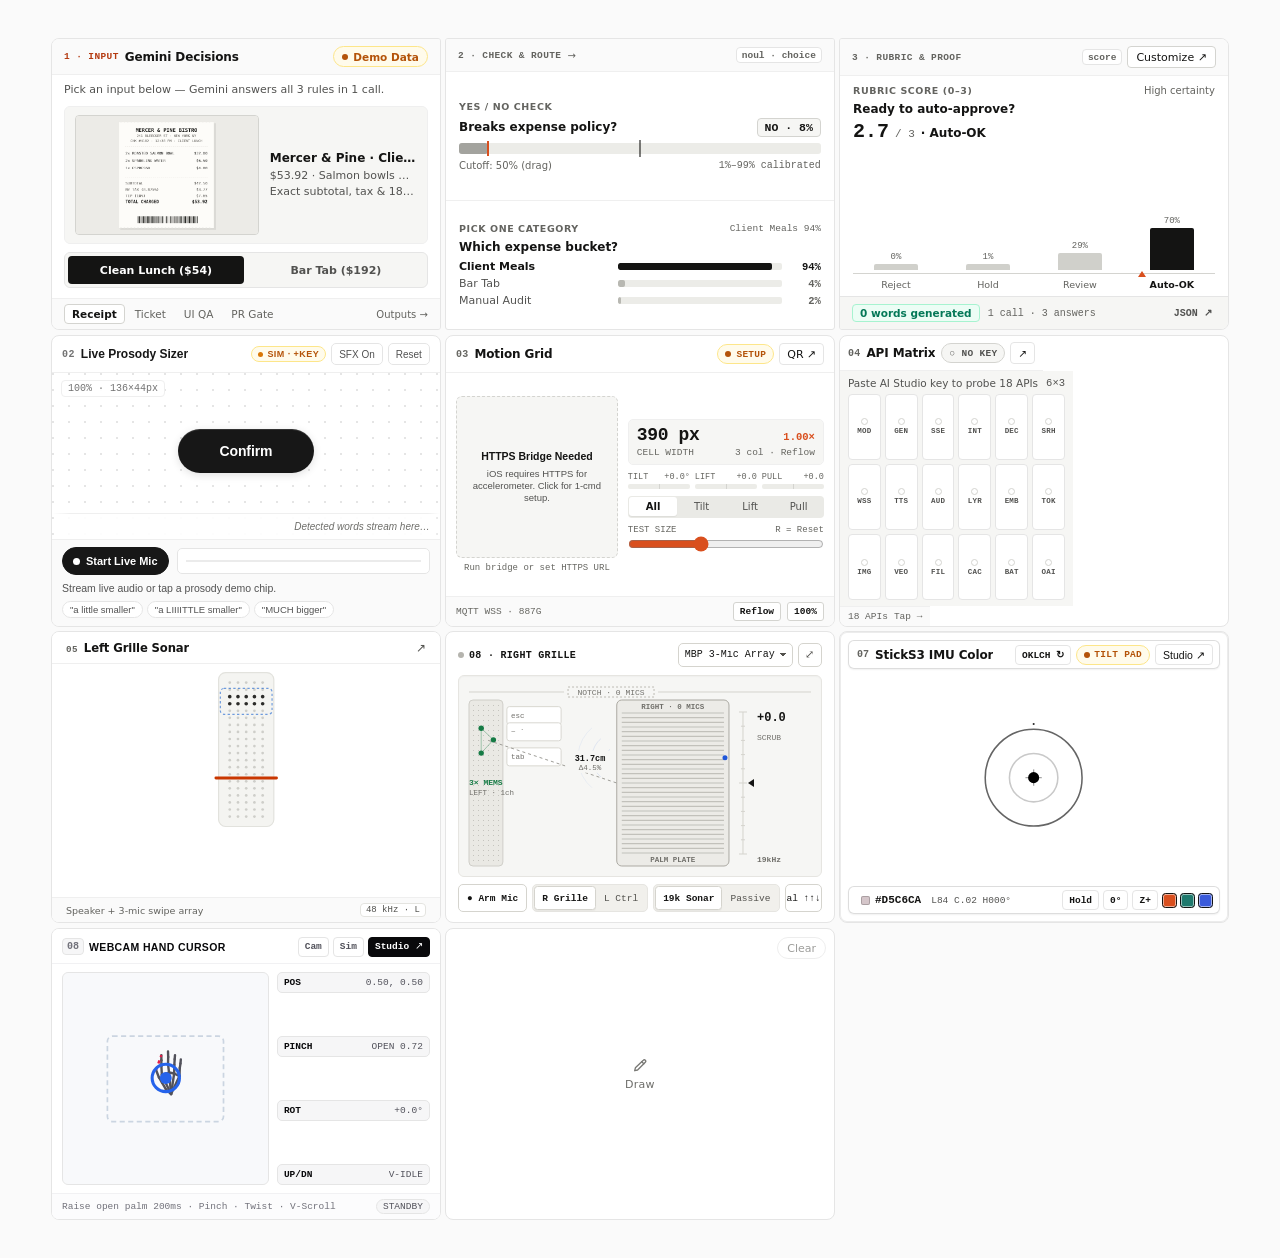
==== commit 24e18f95: "Add Cell 09: Freehand Drawing Sketchpad for trackpad, cursor, and phone touch Adds a zero-chrome ful" ====
--- a/index.html
+++ b/index.html
@@ -12,6 +12,7 @@
   <link rel="stylesheet" href="cells/grille-swipe/grille-swipe.css">
   <link rel="stylesheet" href="cells/stick-s3/stick-s3.css">
   <link rel="stylesheet" href="cells/hand-gesture/hand-gesture.css">
+  <link rel="stylesheet" href="cells/draw/draw.css">
   <style>
     *, *::before, *::after {
       box-sizing: border-box;
@@ -60,6 +61,7 @@
     <section class="cell cell--grille-swipe cell-acoustic" id="cell-grille-swipe" aria-label="16-inch MacBook Pro Right Grille Acoustic Swipe Lab"></section>
     <section class="cell cell--stick-s3" id="cell-stick-s3" aria-label="M5StickS3 Accelerometer Color Studio prototype"></section>
     <section class="cell cell--hand-gesture" id="cell-hand-gesture" aria-label="Webcam Hand and Spatial Gesture Cursor prototype"></section>
+    <section class="cell cell--draw" id="cell-draw" aria-label="Freehand Drawing Sketchpad"></section>
   </main>
 
   <script defer src="cells/decisions/schema.js"></script>
@@ -85,5 +87,7 @@
   <script defer src="cells/hand-gesture/kinematics.js"></script>
   <script defer src="cells/hand-gesture/hand-tracker.js"></script>
   <script defer src="cells/hand-gesture/ui.js"></script>
+  <script defer src="cells/draw/engine.js"></script>
+  <script defer src="cells/draw/ui.js"></script>
 </body>
 </html>
--- a/cells/motion/motion.css
+++ b/cells/motion/motion.css
@@ -8,7 +8,7 @@
 
 /* Opt-in grid sizing override (inactive at default 1.00x so initial page is pixel-identical) */
 .grid.is-motion-controlled {
-  max-width: min(96vw, 1800px);
+  max-width: min(92vw, 1600px);
   justify-content: center;
   transition: gap 180ms ease;
 }
@@ -40,7 +40,7 @@
 
   --mg-ink: #141413;
   --mg-ink-2: #525250;
-  --mg-ink-3: #8a8a86;
+  --mg-ink-3: #666661;
 
   --mg-accent: #d94f1e;
   --mg-accent-soft: #fff1eb;
@@ -71,18 +71,6 @@
 .mg-mono {
   font-family: var(--mg-mono);
   font-variant-numeric: tabular-nums;
-}
-
-.mg-sr-only {
-  position: absolute;
-  width: 1px;
-  height: 1px;
-  padding: 0;
-  margin: -1px;
-  overflow: hidden;
-  clip: rect(0, 0, 0, 0);
-  white-space: nowrap;
-  border: 0;
 }
 
 /* ==========================================================================
@@ -244,6 +232,8 @@
   position: relative;
   width: 100%;
   max-width: 168px;
+  min-height: 0;
+  max-height: calc(100% - 16px);
   aspect-ratio: 1 / 1;
   background: #ffffff;
   border: 1px solid var(--mg-border-strong);
@@ -252,6 +242,7 @@
   display: flex;
   align-items: center;
   justify-content: center;
+  overflow: hidden;
   cursor: pointer;
   transition: border-color var(--mg-ease), transform var(--mg-ease);
 }
@@ -613,6 +604,10 @@
   .mg-readout-card { padding: 5px 6px; gap: 2px; }
 }
 
+@container mg-card (max-width: 320px) {
+  .mg-qr-setup-sub { display: none; }
+}
+
 @container mg-card (max-width: 300px) {
   .mg-meta-label { display: none; }
   .mg-scrub-hint { display: none; }
--- a/cells/draw/draw.css
+++ b/cells/draw/draw.css
@@ -0,0 +1,306 @@
+/* ==========================================================================
+   Freehand Drawing Sketchpad (`cells/draw/draw.css`)
+   Pure Zero-Chrome Sketchpad — Apple Notes / Teenage Engineering Minimalism
+   Strictly scoped to .cell--draw and .dw-*.
+   Harmonized with index.html (#fafafa grid bg, #ffffff cell, #e5e5e5 border)
+   and sibling Swiss-Braun tokens (#141413 ink, #d4d4d0 strong border).
+   ========================================================================== */
+
+.cell--draw {
+  --dw-paper: #ffffff;
+  --dw-ink: #141413;
+  --dw-ink-muted: #6e6e6a;
+  --dw-border: #e5e5e5;
+  --dw-border-strong: #d4d4d0;
+  --dw-border-hover: #b8b8b2;
+  --dw-pill-bg: rgba(255, 255, 255, 0.86);
+  --dw-pill-bg-idle: rgba(255, 255, 255, 0.72);
+  --dw-pill-bg-hover: rgba(246, 246, 244, 0.96);
+  --dw-pill-bg-active: rgba(236, 236, 232, 0.98);
+  --dw-focus: #2563eb;
+  --dw-sans: -apple-system, BlinkMacSystemFont, "Inter", "Helvetica Neue", ui-sans-serif, system-ui, sans-serif;
+
+  position: relative;
+  overflow: hidden;
+  background: var(--dw-paper);
+  color: var(--dw-ink);
+  color-scheme: light;
+  container-type: inline-size;
+  container-name: dw-card;
+  font-family: var(--dw-sans);
+  -webkit-font-smoothing: antialiased;
+  -moz-osx-font-smoothing: grayscale;
+  user-select: none;
+  -webkit-user-select: none;
+  -webkit-tap-highlight-color: transparent;
+  overscroll-behavior: contain;
+}
+
+[data-theme="dark"] .cell--draw,
+.cell--draw[data-theme="dark"] {
+  --dw-paper: #141413;
+  --dw-ink: #f5f5f3;
+  --dw-ink-muted: #9a9a94;
+  --dw-border: #2a2a28;
+  --dw-border-strong: #3d3d39;
+  --dw-border-hover: #575752;
+  --dw-pill-bg: rgba(28, 28, 26, 0.86);
+  --dw-pill-bg-idle: rgba(24, 24, 22, 0.68);
+  --dw-pill-bg-hover: rgba(38, 38, 35, 0.94);
+  --dw-pill-bg-active: rgba(48, 48, 44, 0.98);
+  --dw-focus: #60a5fa;
+  color-scheme: dark;
+}
+
+.cell--draw *,
+.cell--draw *::before,
+.cell--draw *::after {
+  box-sizing: border-box;
+}
+
+/* Full-bleed drawing sheet — 100% of cell height & width on phone and laptop */
+.dw-canvas {
+  position: absolute;
+  inset: 0;
+  width: 100%;
+  height: 100%;
+  display: block;
+  z-index: 1;
+  touch-action: none;
+  user-select: none;
+  -webkit-user-select: none;
+  -webkit-touch-callout: none;
+  -webkit-user-drag: none;
+  cursor: crosshair;
+}
+
+/* Non-interactive paper refresh veil for gentle 130ms clear transition */
+.dw-paper-veil {
+  position: absolute;
+  inset: 0;
+  z-index: 2;
+  pointer-events: none;
+  background: var(--dw-paper);
+  opacity: 0;
+}
+
+@keyframes dw-paper-clear-a {
+  0% {
+    opacity: 0.82;
+  }
+  100% {
+    opacity: 0;
+  }
+}
+
+@keyframes dw-paper-clear-b {
+  0% {
+    opacity: 0.82;
+  }
+  100% {
+    opacity: 0;
+  }
+}
+
+.cell--draw.is-clearing .dw-paper-veil,
+.cell--draw.is-clearing[data-clear-phase="a"] .dw-paper-veil {
+  animation: dw-paper-clear-a 130ms cubic-bezier(0.22, 1, 0.36, 1) forwards;
+}
+
+.cell--draw.is-clearing[data-clear-phase="b"] .dw-paper-veil {
+  animation: dw-paper-clear-b 130ms cubic-bezier(0.22, 1, 0.36, 1) forwards;
+}
+
+/* Whisper-light centered empty-state cue — vanishes in 0ms on first pointerdown */
+.dw-empty {
+  position: absolute;
+  inset: 0;
+  z-index: 2;
+  display: flex;
+  flex-direction: column;
+  align-items: center;
+  justify-content: center;
+  gap: 5px;
+  pointer-events: none;
+  color: var(--dw-ink-muted);
+  opacity: 1;
+  visibility: visible;
+  transition: opacity 130ms ease, visibility 0s linear;
+}
+
+.cell--draw.is-drawing .dw-empty,
+.cell--draw.has-ink .dw-empty {
+  opacity: 0;
+  visibility: hidden;
+  transition: none;
+}
+
+.dw-empty-icon {
+  width: 16px;
+  height: 16px;
+  display: block;
+  flex-shrink: 0;
+  opacity: 0.92;
+}
+
+.dw-empty-label {
+  font-family: var(--dw-sans);
+  font-size: 11px;
+  font-weight: 500;
+  letter-spacing: 0.02em;
+  line-height: 1;
+}
+
+/* Floating translucent frosted pill Clear button (strictly the single button) */
+.dw-clear {
+  position: absolute;
+  top: 8px;
+  right: 8px;
+  z-index: 3;
+  appearance: none;
+  -webkit-appearance: none;
+  display: inline-flex;
+  align-items: center;
+  justify-content: center;
+  height: 22px;
+  padding: 0 9px;
+  margin: 0;
+  border-radius: 999px;
+  border: 1px solid var(--dw-border-strong);
+  background: var(--dw-pill-bg);
+  backdrop-filter: blur(6px);
+  -webkit-backdrop-filter: blur(6px);
+  color: var(--dw-ink);
+  font-family: var(--dw-sans);
+  font-size: 11px;
+  font-weight: 500;
+  letter-spacing: -0.005em;
+  line-height: 1;
+  white-space: nowrap;
+  cursor: pointer;
+  touch-action: manipulation;
+  user-select: none;
+  -webkit-user-select: none;
+  box-shadow: 0 1px 2px rgba(20, 20, 19, 0.05);
+  transition:
+    opacity 130ms ease,
+    background-color 130ms ease,
+    border-color 130ms ease,
+    color 130ms ease,
+    transform 100ms ease,
+    box-shadow 130ms ease;
+}
+
+/* Pass pointer/touch drawing straight through when canvas is empty or mid-stroke,
+   while keeping <button aria-disabled="true"> keyboard-focusable via Tab. */
+.dw-clear[aria-disabled="true"] {
+  color: var(--dw-ink-muted);
+  border-color: var(--dw-border);
+  background: var(--dw-pill-bg-idle);
+  box-shadow: none;
+  opacity: 0.68;
+  cursor: default;
+  pointer-events: none;
+}
+
+.cell--draw.is-drawing .dw-clear {
+  pointer-events: none;
+}
+
+/* Expand invisible 42px+ touch target on coarse pointers (phones/tablets) only,
+   preserving pixel-exact crosshair drawing near the pill on laptop mouse/trackpad. */
+@media (pointer: coarse) {
+  .dw-clear:not([aria-disabled="true"])::after {
+    content: "";
+    position: absolute;
+    inset: -10px;
+  }
+}
+
+.dw-clear:not([aria-disabled="true"]):hover {
+  background: var(--dw-pill-bg-hover);
+  border-color: var(--dw-border-hover);
+}
+
+.dw-clear:not([aria-disabled="true"]):active {
+  transform: scale(0.96);
+  background: var(--dw-pill-bg-active);
+}
+
+.dw-clear:focus-visible {
+  outline: 2px solid var(--dw-focus);
+  outline-offset: 2px;
+}
+
+.dw-sr-only {
+  position: absolute;
+  width: 1px;
+  height: 1px;
+  padding: 0;
+  margin: -1px;
+  overflow: hidden;
+  clip: rect(0, 0, 0, 0);
+  white-space: nowrap;
+  border: 0;
+  pointer-events: none;
+}
+
+/* Micro-tile adaptation (175x131px mobile 2-col & 140x105px MotionGrid min) */
+@container dw-card (max-width: 220px) {
+  .dw-clear {
+    top: 6px;
+    right: 6px;
+    height: 20px;
+    padding: 0 7.5px;
+    font-size: 10px;
+  }
+
+  @media (pointer: coarse) {
+    .dw-clear:not([aria-disabled="true"])::after {
+      inset: -11px;
+    }
+  }
+
+  .dw-empty {
+    gap: 3px;
+  }
+
+  .dw-empty-icon {
+    width: 13px;
+    height: 13px;
+  }
+
+  .dw-empty-label {
+    font-size: 10px;
+  }
+}
+
+@media (forced-colors: active) {
+  .dw-clear {
+    background: ButtonFace;
+    color: ButtonText;
+    border: 1px solid ButtonText;
+    backdrop-filter: none;
+    -webkit-backdrop-filter: none;
+  }
+
+  .dw-clear[aria-disabled="true"] {
+    color: GrayText;
+    border-color: GrayText;
+    opacity: 1;
+  }
+
+  .dw-clear:focus-visible {
+    outline: 2px solid Highlight;
+  }
+}
+
+@media (prefers-reduced-motion: reduce) {
+  .dw-empty,
+  .dw-clear,
+  .dw-paper-veil,
+  .cell--draw.is-clearing .dw-paper-veil {
+    transition: none !important;
+    animation: none !important;
+  }
+}
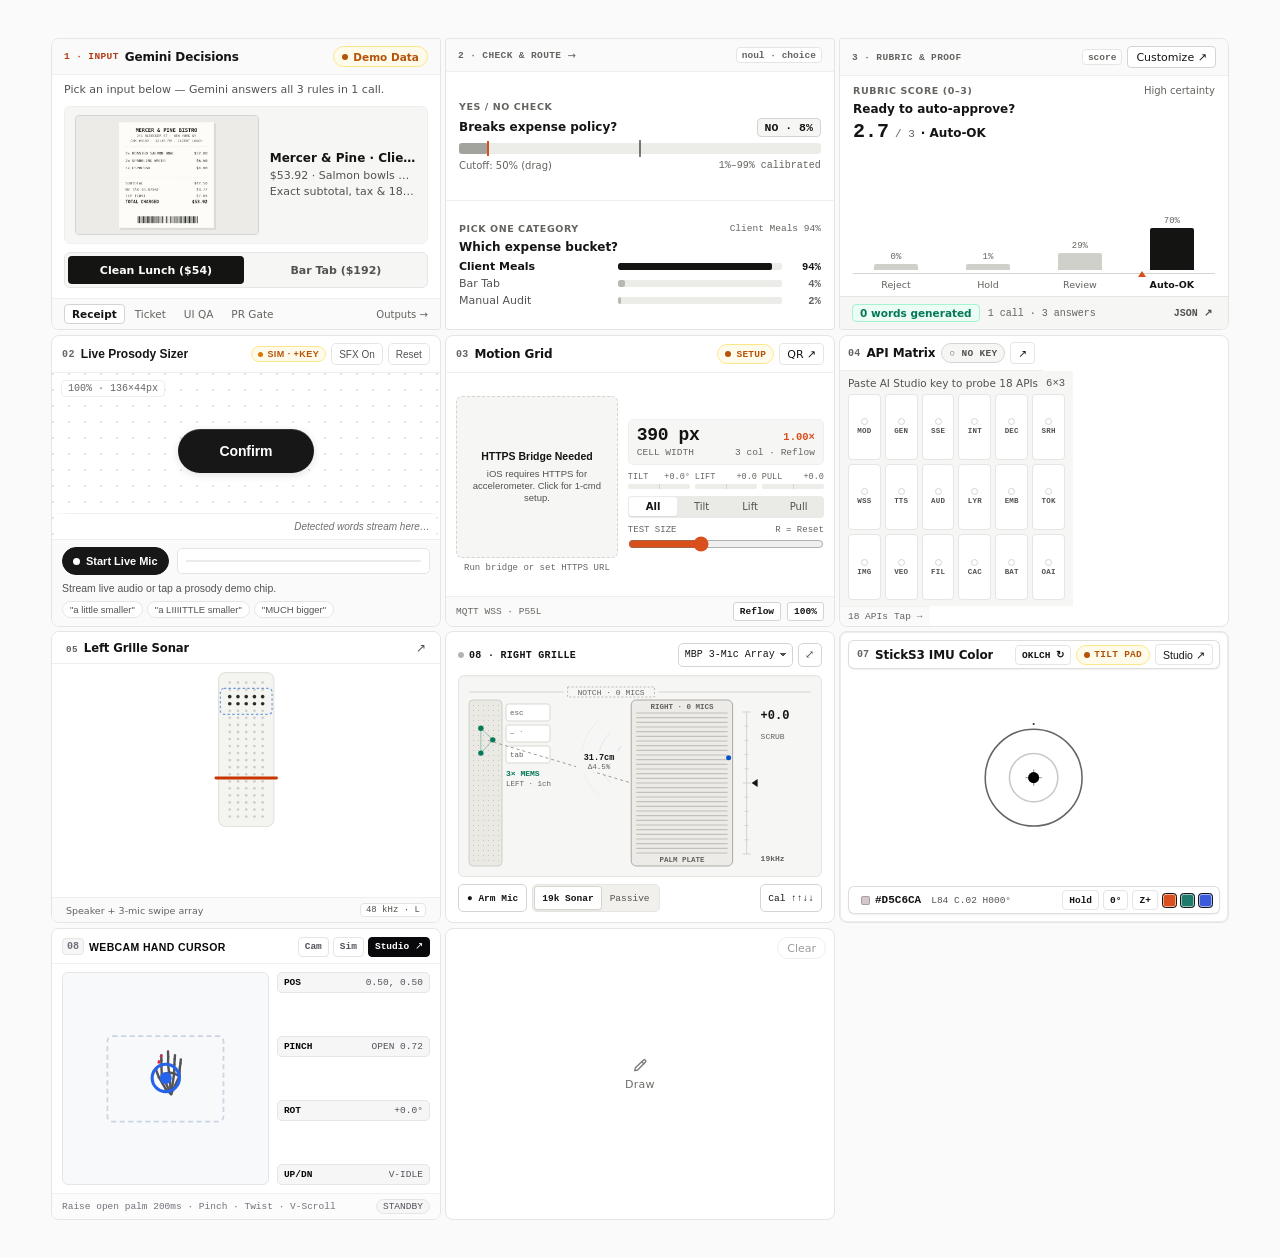
==== commit c9fe2d1a: "Expand Cell 05 secondary grid with 6 hardware-acoustic & iPhone dial sensors Adds a shared 48 kHz un" ====
--- a/index.html
+++ b/index.html
@@ -9,6 +9,12 @@
   <link rel="stylesheet" href="cells/motion/motion.css">
   <link rel="stylesheet" href="cells/api-matrix/api-matrix.css">
   <link rel="stylesheet" href="cells/left-grille/left-grille.css">
+  <link rel="stylesheet" href="cells/left-grille/tap-zones.css">
+  <link rel="stylesheet" href="cells/left-grille/nail-pad.css">
+  <link rel="stylesheet" href="cells/left-grille/chirp-sonar.css">
+  <link rel="stylesheet" href="cells/left-grille/breath-puff.css">
+  <link rel="stylesheet" href="cells/left-grille/lid-angle.css">
+  <link rel="stylesheet" href="cells/left-grille/iphone-dial.css">
   <link rel="stylesheet" href="cells/grille-swipe/grille-swipe.css">
   <link rel="stylesheet" href="cells/stick-s3/stick-s3.css">
   <link rel="stylesheet" href="cells/hand-gesture/hand-gesture.css">
@@ -79,7 +85,14 @@
   <script defer src="cells/api-matrix/ui.js"></script>
   <script defer src="cells/left-grille/acoustic-engine.js"></script>
   <script defer src="cells/left-grille/acoustic-controller.js"></script>
+  <script defer src="cells/left-grille/shared-bus.js"></script>
   <script defer src="cells/left-grille/ui.js"></script>
+  <script defer src="cells/left-grille/tap-zones.js"></script>
+  <script defer src="cells/left-grille/nail-pad.js"></script>
+  <script defer src="cells/left-grille/chirp-sonar.js"></script>
+  <script defer src="cells/left-grille/breath-puff.js"></script>
+  <script defer src="cells/left-grille/lid-angle.js"></script>
+  <script defer src="cells/left-grille/iphone-dial.js"></script>
   <script defer src="cells/grille-swipe/grille-swipe.js"></script>
   <script defer src="cells/stick-s3/color-engine.js"></script>
   <script defer src="cells/stick-s3/transport.js"></script>
--- a/cells/prosody/prosody.css
+++ b/cells/prosody/prosody.css
@@ -53,7 +53,7 @@
   font-family: ui-monospace, SFMono-Regular, Menlo, Monaco, monospace;
   font-size: 10px;
   font-weight: 600;
-  color: #737373;
+  color: #666666;
   letter-spacing: 0.04em;
 }
 
@@ -228,7 +228,7 @@
   pointer-events: none;
   font-family: ui-monospace, SFMono-Regular, Menlo, Monaco, monospace;
   font-size: 10px;
-  color: #737373;
+  color: #666666;
   font-variant-numeric: tabular-nums;
   background: rgba(255, 255, 255, 0.92);
   padding: 2px 6px;
@@ -401,11 +401,15 @@
   gap: 8px;
   min-height: 16px;
   font-size: 10.5px;
+  font-variant-numeric: tabular-nums;
   color: #525252;
   line-height: 1.3;
 }
 
 .ps-readout-text {
+  flex: 1 1 auto;
+  min-width: 0;
+  font-variant-numeric: tabular-nums;
   white-space: nowrap;
   overflow: hidden;
   text-overflow: ellipsis;
@@ -413,6 +417,19 @@
 
 .ps-readout-text.is-error {
   color: #b91c1c;
+}
+
+.ps-tx-rx {
+  flex-shrink: 0;
+  font-family: ui-monospace, SFMono-Regular, Menlo, Monaco, monospace;
+  font-size: 9.5px;
+  font-variant-numeric: tabular-nums;
+  color: #666666;
+  white-space: nowrap;
+}
+
+.ps-tx-rx:empty {
+  display: none;
 }
 
 .ps-emphasis {
@@ -573,6 +590,12 @@
   }
 }
 
+@container ps-card (max-width: 280px) {
+  .ps-tx-rx {
+    display: none;
+  }
+}
+
 @container ps-card (max-width: 265px) {
   .ps-header {
     padding: 4px 6px;
--- a/cells/api-matrix/api-matrix.css
+++ b/cells/api-matrix/api-matrix.css
@@ -428,6 +428,13 @@
   .am-micro-code { display: none; }
   .am-micro-grid { gap: 3px; }
   .am-card-footer { padding: 3px 6px; font-size: 8.5px; }
+}
+
+@container am-card (max-width: 215px) {
+  .am-open-cue,
+  .am-footer-extra {
+    display: none;
+  }
 }
 
 /* ==========================================================================
@@ -593,7 +600,6 @@
 
 .am-btn:focus-visible,
 .am-filter-pill:focus-visible,
-.am-api-card:focus-visible,
 .am-input:focus-visible,
 .am-tab-btn:focus-visible {
   outline: 2px solid var(--am-focus);
--- a/cells/left-grille/left-grille.css
+++ b/cells/left-grille/left-grille.css
@@ -234,6 +234,86 @@
   align-items: center;
   gap: 10px;
   min-width: 0;
+  flex: 1 1 auto;
+}
+
+.lg-nav-right {
+  display: flex;
+  align-items: center;
+  gap: 8px;
+  flex: 0 0 auto;
+}
+
+.lg-bus-meta {
+  font-family: var(--lg-mono);
+  font-size: 10.5px;
+  color: var(--lg-ink-muted);
+  font-variant-numeric: tabular-nums;
+  white-space: nowrap;
+}
+
+.lg-bus-meta[data-error="true"] {
+  color: var(--lg-down);
+  font-weight: 600;
+}
+
+.lg-arm-array-btn {
+  display: inline-flex;
+  align-items: center;
+  gap: 6px;
+  height: 28px;
+  padding: 0 10px;
+  border-radius: 6px;
+  border: 1px solid var(--lg-border);
+  background: #ffffff;
+  color: var(--lg-ink);
+  font-family: var(--lg-mono);
+  font-size: 11px;
+  font-weight: 600;
+  letter-spacing: 0.02em;
+  font-variant-numeric: tabular-nums;
+  cursor: pointer;
+  white-space: nowrap;
+  transition: background-color 120ms ease, border-color 120ms ease, color 120ms ease;
+}
+
+.lg-arm-array-btn:hover {
+  background: var(--lg-well);
+  border-color: #d4d4d0;
+}
+
+.lg-arm-array-btn:focus-visible {
+  outline: 2px solid var(--lg-up);
+  outline-offset: 2px;
+}
+
+.lg-arm-array-btn[data-armed="true"] {
+  background: var(--lg-ink);
+  border-color: var(--lg-ink);
+  color: #ffffff;
+}
+
+.lg-arm-array-btn[data-armed="true"]:hover {
+  background: #262624;
+  border-color: #262624;
+}
+
+.lg-arm-array-btn[data-state="requesting"] .lg-dot {
+  background: #f59e0b;
+  box-shadow: 0 0 0 2px rgba(245, 158, 11, 0.28);
+}
+
+.lg-arm-array-btn[data-state="listening"] .lg-dot {
+  background: #22c55e;
+  box-shadow: 0 0 0 2px rgba(34, 197, 94, 0.28);
+}
+
+.lg-arm-array-btn[data-state="error"] {
+  border-color: rgba(201, 55, 0, 0.45);
+}
+
+.lg-arm-array-btn[data-state="error"] .lg-dot {
+  background: var(--lg-down);
 }
 
 .lg-back-btn {
@@ -298,6 +378,12 @@
   color: var(--lg-ink-sec);
 }
 
+@media (max-width: 680px) {
+  .lg-bus-meta {
+    display: none;
+  }
+}
+
 @media (max-width: 560px) {
   .lg-kbd-hint {
     display: none;
@@ -305,10 +391,12 @@
 }
 
 /* ==========================================================================
-   3. SECONDARY GRID CELL 1 — LEFT GRILLE INSTRUMENT (`#lg-sec-cell-1`)
-   Strict `aspect-ratio: 4 / 3` lock via `position: absolute; inset: 0;`
+   3. SECONDARY GRID CELLS (`#lg-sec-cell-1` .. `#lg-sec-cell-9`)
+   Strict `aspect-ratio: 4 / 3` lock + `position: relative; overflow: hidden; container-type: inline-size;`
    ========================================================================== */
 
+#left-grille-secondary-grid > .cell,
+.lg-sec-slot,
 .lg-instrument-cell {
   position: relative;
   overflow: hidden;
--- a/cells/left-grille/tap-zones.css
+++ b/cells/left-grille/tap-zones.css
@@ -0,0 +1,596 @@
+/* ==========================================================================
+   Secondary Grid Cell 02 — Chassis Tap Zones (`cells/left-grille/tap-zones.css`)
+   Strictly scoped to `.tz-cell` with `position: absolute; inset: 0;` stage lock
+   so the parent `.cell` maintains exact `4:3` aspect-ratio parity with `.grid`.
+   Swiss/Braun light palette matching `left-grille.css`.
+   ========================================================================== */
+
+.tz-cell {
+  --tz-bg: #ffffff;
+  --tz-well: #f5f5f3;
+  --tz-well-border: #e4e4e0;
+  --tz-border: #e5e5e5;
+  --tz-ink: #141413;
+  --tz-ink-sec: #52524e;
+  --tz-ink-muted: #63635f; /* >= 5.5:1 WCAG AA on #ffffff & #f5f5f3 */
+  --tz-cobalt: #0052cc;
+  --tz-cobalt-soft: rgba(0, 82, 204, 0.13);
+  --tz-vermilion: #c93700;
+  --tz-vermilion-soft: rgba(201, 55, 0, 0.13);
+  --tz-ok: #047857;
+  --tz-amber: #9a4700;
+  --tz-sans: -apple-system, BlinkMacSystemFont, "SF Pro Text", "Inter", system-ui, sans-serif;
+  --tz-mono: ui-monospace, "SF Mono", "JetBrains Mono", Menlo, Consolas, monospace;
+
+  position: relative;
+  overflow: hidden;
+  container-type: inline-size;
+  font-family: var(--tz-sans);
+  color: var(--tz-ink);
+  -webkit-font-smoothing: antialiased;
+}
+
+.tz-stage {
+  position: absolute;
+  inset: 0;
+  padding: clamp(5px, 2.1cqw, 11px);
+  display: grid;
+  grid-template-rows: auto minmax(0, 1fr) auto;
+  row-gap: clamp(4px, 1.5cqw, 8px);
+  background: var(--tz-bg);
+  user-select: none;
+  -webkit-user-select: none;
+  min-width: 0;
+  min-height: 0;
+}
+
+/* ==========================================================================
+   1. TOP MICRO-BEZEL
+   ========================================================================== */
+
+.tz-bezel {
+  display: flex;
+  align-items: center;
+  justify-content: space-between;
+  gap: 4px;
+  min-width: 0;
+}
+
+.tz-bezel-group {
+  display: flex;
+  align-items: center;
+  gap: clamp(3px, 1.2cqw, 6px);
+  min-width: 0;
+}
+
+.tz-bezel-group--right {
+  flex: 0 1 auto;
+  justify-content: flex-end;
+}
+
+.tz-kicker {
+  font-family: var(--tz-mono);
+  font-size: clamp(8px, 2.2cqw, 10.5px);
+  font-weight: 700;
+  color: var(--tz-ink-muted);
+  font-variant-numeric: tabular-nums;
+  letter-spacing: 0.03em;
+  flex: 0 0 auto;
+}
+
+.tz-title {
+  font-size: clamp(10px, 2.7cqw, 12px);
+  font-weight: 600;
+  letter-spacing: -0.01em;
+  color: var(--tz-ink);
+  white-space: nowrap;
+  overflow: hidden;
+  text-overflow: ellipsis;
+}
+
+.tz-btn {
+  display: inline-flex;
+  align-items: center;
+  gap: 4px;
+  height: clamp(18px, 5cqw, 23px);
+  padding: 0 clamp(5px, 1.6cqw, 8px);
+  border-radius: 5px;
+  border: 1px solid var(--tz-well-border);
+  background: var(--tz-well);
+  color: var(--tz-ink);
+  font-family: var(--tz-mono);
+  font-size: clamp(8px, 2.1cqw, 10.5px);
+  font-weight: 600;
+  font-variant-numeric: tabular-nums;
+  cursor: pointer;
+  white-space: nowrap;
+  flex: 0 0 auto;
+  transition: background-color 120ms ease, border-color 120ms ease, color 120ms ease;
+}
+
+.tz-btn:hover {
+  background: #ecece8;
+}
+
+.tz-btn:focus-visible {
+  outline: 2px solid var(--tz-cobalt);
+  outline-offset: 1px;
+}
+
+.tz-btn--arm[data-armed="true"] {
+  background: var(--tz-ink);
+  border-color: var(--tz-ink);
+  color: #ffffff;
+}
+
+.tz-btn--arm[data-armed="requesting"] {
+  border-color: rgba(0, 82, 204, 0.45);
+  color: var(--tz-cobalt);
+}
+
+.tz-btn--cal[data-calibrated="true"] {
+  border-color: rgba(4, 120, 87, 0.35);
+  color: var(--tz-ok);
+  background: rgba(4, 120, 87, 0.08);
+}
+
+.tz-btn--cal[aria-expanded="true"] {
+  background: var(--tz-cobalt);
+  border-color: var(--tz-cobalt);
+  color: #ffffff;
+}
+
+.tz-dot {
+  width: 5.5px;
+  height: 5.5px;
+  border-radius: 50%;
+  background: #8e8e88;
+  flex: 0 0 auto;
+}
+
+.tz-btn--arm[data-armed="true"] .tz-dot {
+  background: #22c55e;
+  box-shadow: 0 0 0 2px rgba(34, 197, 94, 0.28);
+}
+
+.tz-status {
+  font-family: var(--tz-mono);
+  font-size: clamp(7.5px, 2cqw, 10px);
+  color: var(--tz-ink-muted);
+  font-variant-numeric: tabular-nums;
+  white-space: nowrap;
+  overflow: hidden;
+  text-overflow: ellipsis;
+  min-width: 0;
+}
+
+.tz-status[data-veto="true"] {
+  color: var(--tz-amber);
+  font-weight: 700;
+}
+
+/* ==========================================================================
+   2. MACBOOK PRO UNIBODY CHASSIS MAP STAGE
+   ========================================================================== */
+
+.tz-map-well {
+  position: relative;
+  display: flex;
+  align-items: center;
+  justify-content: center;
+  background: var(--tz-well);
+  border: 1px solid var(--tz-well-border);
+  border-radius: 6px;
+  padding: clamp(3px, 1.4cqw, 7px);
+  min-width: 0;
+  min-height: 0;
+  overflow: hidden;
+}
+
+.tz-chassis-svg {
+  display: block;
+  width: 100%;
+  height: 100%;
+  max-width: 100%;
+  max-height: 100%;
+  overflow: visible;
+}
+
+.tz-mic-tag {
+  font-family: var(--tz-mono);
+  font-size: 6.4px;
+  font-weight: 700;
+  letter-spacing: 0.04em;
+  fill: var(--tz-cobalt);
+  pointer-events: none;
+}
+
+.tz-prop-ray {
+  stroke: var(--tz-cobalt);
+  stroke-width: 1.4;
+  stroke-linecap: round;
+  pointer-events: none;
+  transition: opacity 280ms ease;
+}
+
+.tz-prop-ray[data-accent="vermilion"] {
+  stroke: var(--tz-vermilion);
+}
+
+/* Interactive 4-Zone Hit Areas */
+.tz-zone {
+  cursor: pointer;
+  outline: none;
+}
+
+.tz-zone-rect {
+  fill: rgba(255, 255, 255, 0.25);
+  stroke: rgba(20, 20, 19, 0.2);
+  stroke-width: 1;
+  stroke-dasharray: 2.8 2.2;
+  transition: fill 140ms ease, stroke 140ms ease, stroke-width 140ms ease;
+}
+
+.tz-zone--cobalt:hover .tz-zone-rect,
+.tz-zone--cobalt:focus-visible .tz-zone-rect {
+  fill: rgba(0, 82, 204, 0.11);
+  stroke: var(--tz-cobalt);
+  stroke-dasharray: none;
+  stroke-width: 1.35;
+}
+
+.tz-zone--vermilion:hover .tz-zone-rect,
+.tz-zone--vermilion:focus-visible .tz-zone-rect {
+  fill: rgba(201, 55, 0, 0.11);
+  stroke: var(--tz-vermilion);
+  stroke-dasharray: none;
+  stroke-width: 1.35;
+}
+
+.tz-zone--cobalt[data-active="true"] .tz-zone-rect {
+  fill: rgba(0, 82, 204, 0.18);
+  stroke: var(--tz-cobalt);
+  stroke-dasharray: none;
+  stroke-width: 1.6;
+}
+
+.tz-zone--vermilion[data-active="true"] .tz-zone-rect {
+  fill: rgba(201, 55, 0, 0.18);
+  stroke: var(--tz-vermilion);
+  stroke-dasharray: none;
+  stroke-width: 1.6;
+}
+
+.tz-zone[data-cal-target="true"] .tz-zone-rect {
+  fill: rgba(0, 82, 204, 0.2);
+  stroke: var(--tz-cobalt);
+  stroke-dasharray: none;
+  stroke-width: 1.8;
+  animation: tz-cal-beacon 1.05s ease-in-out infinite;
+}
+
+.tz-zone-dot {
+  fill: #8d8d86;
+  transition: fill 140ms ease, r 140ms ease;
+  pointer-events: none;
+}
+
+.tz-zone--cobalt[data-active="true"] .tz-zone-dot,
+.tz-zone--cobalt:hover .tz-zone-dot {
+  fill: var(--tz-cobalt);
+}
+
+.tz-zone--vermilion[data-active="true"] .tz-zone-dot,
+.tz-zone--vermilion:hover .tz-zone-dot {
+  fill: var(--tz-vermilion);
+}
+
+.tz-zone-code {
+  font-family: var(--tz-mono);
+  font-size: 7.2px;
+  font-weight: 700;
+  fill: var(--tz-ink-muted);
+  pointer-events: none;
+}
+
+.tz-zone-label {
+  font-family: var(--tz-mono);
+  font-size: 7.4px;
+  font-weight: 700;
+  letter-spacing: 0.03em;
+  fill: var(--tz-ink-sec);
+  pointer-events: none;
+}
+
+.tz-zone--cobalt[data-active="true"] .tz-zone-label,
+.tz-zone--cobalt[data-active="true"] .tz-zone-code {
+  fill: var(--tz-cobalt);
+}
+
+.tz-zone--vermilion[data-active="true"] .tz-zone-label,
+.tz-zone--vermilion[data-active="true"] .tz-zone-code {
+  fill: var(--tz-vermilion);
+}
+
+.tz-zone-cal-mark {
+  font-family: var(--tz-mono);
+  font-size: 8px;
+  font-weight: 700;
+  fill: var(--tz-ok);
+  pointer-events: none;
+}
+
+/* Concentric Glowing Tap Ripple */
+.tz-ripple {
+  fill: none;
+  stroke-width: 1.8;
+  opacity: 0;
+  transform-box: fill-box;
+  transform-origin: center;
+  pointer-events: none;
+}
+
+.tz-zone--cobalt .tz-ripple {
+  stroke: var(--tz-cobalt);
+}
+
+.tz-zone--vermilion .tz-ripple {
+  stroke: var(--tz-vermilion);
+}
+
+.tz-zone--pulse .tz-ripple--outer {
+  animation: tz-ripple-expand 680ms cubic-bezier(0.16, 1, 0.3, 1) forwards;
+}
+
+.tz-zone--pulse .tz-ripple--inner {
+  animation: tz-ripple-expand 520ms 60ms cubic-bezier(0.16, 1, 0.3, 1) forwards;
+}
+
+@keyframes tz-ripple-expand {
+  0% {
+    opacity: 0.92;
+    transform: scale(0.75);
+    stroke-width: 2.4;
+  }
+  100% {
+    opacity: 0;
+    transform: scale(4.2);
+    stroke-width: 0.4;
+  }
+}
+
+@keyframes tz-cal-beacon {
+  0%, 100% {
+    fill-opacity: 0.14;
+  }
+  50% {
+    fill-opacity: 0.34;
+  }
+}
+
+/* Docked Calibration Prompt Banner (keeps Chassis Map visible underneath!) */
+.tz-cal-bar {
+  position: absolute;
+  left: 4px;
+  right: 4px;
+  bottom: 4px;
+  display: flex;
+  align-items: center;
+  justify-content: space-between;
+  gap: 5px;
+  padding: 4px 6px;
+  border-radius: 5px;
+  border: 1px solid rgba(0, 82, 204, 0.32);
+  background: rgba(255, 255, 255, 0.96);
+  box-shadow: 0 2px 6px rgba(20, 20, 19, 0.08);
+  z-index: 3;
+  min-width: 0;
+}
+
+.tz-cal-bar[hidden] {
+  display: none !important;
+}
+
+.tz-cal-msg {
+  font-family: var(--tz-mono);
+  font-size: clamp(7.5px, 2cqw, 10px);
+  font-weight: 600;
+  color: var(--tz-ink);
+  white-space: nowrap;
+  overflow: hidden;
+  text-overflow: ellipsis;
+  min-width: 0;
+}
+
+.tz-cal-actions {
+  display: flex;
+  align-items: center;
+  gap: 3px;
+  flex: 0 0 auto;
+}
+
+.tz-mini-btn {
+  height: 18px;
+  padding: 0 5px;
+  border-radius: 4px;
+  border: 1px solid var(--tz-border);
+  background: #ffffff;
+  color: var(--tz-ink-sec);
+  font-family: var(--tz-mono);
+  font-size: 8.5px;
+  font-weight: 600;
+  cursor: pointer;
+  white-space: nowrap;
+}
+
+.tz-mini-btn:hover {
+  background: var(--tz-well);
+  color: var(--tz-ink);
+}
+
+.tz-mini-btn:focus-visible {
+  outline: 2px solid var(--tz-cobalt);
+  outline-offset: 1px;
+}
+
+/* ==========================================================================
+   3. BOTTOM TELEMETRY STRIP
+   ========================================================================== */
+
+.tz-telemetry {
+  display: grid;
+  grid-template-columns: minmax(0, 1.45fr) minmax(0, 1fr) minmax(0, 1fr);
+  gap: clamp(3px, 1.2cqw, 5px);
+  min-width: 0;
+}
+
+.tz-card {
+  background: var(--tz-well);
+  border: 1px solid var(--tz-well-border);
+  border-radius: 5px;
+  padding: clamp(3px, 1.2cqw, 6px) clamp(4px, 1.6cqw, 8px);
+  display: flex;
+  flex-direction: column;
+  justify-content: space-between;
+  gap: 1px;
+  min-width: 0;
+  overflow: hidden;
+}
+
+.tz-card-head {
+  display: flex;
+  align-items: center;
+  justify-content: space-between;
+  gap: 4px;
+  min-width: 0;
+}
+
+.tz-label {
+  font-family: var(--tz-mono);
+  font-size: clamp(7px, 1.8cqw, 9px);
+  font-weight: 600;
+  letter-spacing: 0.04em;
+  color: var(--tz-ink-muted);
+  text-transform: uppercase;
+  white-space: nowrap;
+}
+
+.tz-conf-pill {
+  font-family: var(--tz-mono);
+  font-size: clamp(7.5px, 1.9cqw, 9.5px);
+  font-weight: 700;
+  font-variant-numeric: tabular-nums;
+  color: var(--tz-ink-sec);
+  background: #ffffff;
+  border: 1px solid var(--tz-well-border);
+  border-radius: 3px;
+  padding: 0 3.5px;
+  line-height: 1.35;
+  flex: 0 0 auto;
+}
+
+.tz-conf-pill[data-accent="cobalt"] {
+  color: var(--tz-cobalt);
+  border-color: rgba(0, 82, 204, 0.3);
+  background: var(--tz-cobalt-soft);
+}
+
+.tz-conf-pill[data-accent="vermilion"] {
+  color: var(--tz-vermilion);
+  border-color: rgba(201, 55, 0, 0.3);
+  background: var(--tz-vermilion-soft);
+}
+
+.tz-metric-val {
+  font-family: var(--tz-mono);
+  font-size: clamp(9.5px, 2.9cqw, 14px);
+  font-weight: 700;
+  letter-spacing: -0.02em;
+  font-variant-numeric: tabular-nums;
+  color: var(--tz-ink);
+  white-space: nowrap;
+  overflow: hidden;
+  text-overflow: ellipsis;
+  line-height: 1.15;
+}
+
+.tz-zone-val[data-accent="cobalt"] {
+  color: var(--tz-cobalt);
+}
+
+.tz-zone-val[data-accent="vermilion"] {
+  color: var(--tz-vermilion);
+}
+
+.tz-metric-sub {
+  font-family: var(--tz-mono);
+  font-size: clamp(7px, 1.75cqw, 9px);
+  font-variant-numeric: tabular-nums;
+  color: var(--tz-ink-muted);
+  white-space: nowrap;
+  overflow: hidden;
+  text-overflow: ellipsis;
+}
+
+.tz-sr-only {
+  position: absolute;
+  width: 1px;
+  height: 1px;
+  padding: 0;
+  margin: -1px;
+  overflow: hidden;
+  clip: rect(0, 0, 0, 0);
+  white-space: nowrap;
+  border: 0;
+}
+
+/* ==========================================================================
+   4. REDUCED MOTION & RESPONSIVE @CONTAINER BREAKPOINTS (down to 150px)
+   ========================================================================== */
+
+@media (prefers-reduced-motion: reduce) {
+  .tz-zone--pulse .tz-ripple--outer,
+  .tz-zone--pulse .tz-ripple--inner,
+  .tz-zone[data-cal-target="true"] .tz-zone-rect {
+    animation: none;
+  }
+  .tz-prop-ray,
+  .tz-zone-rect {
+    transition: none;
+  }
+}
+
+@container (max-width: 310px) {
+  .tz-status {
+    display: none;
+  }
+}
+
+@container (max-width: 245px) {
+  .tz-title,
+  .tz-metric-sub {
+    display: none;
+  }
+  .tz-telemetry {
+    grid-template-columns: minmax(0, 1.35fr) minmax(0, 0.9fr) minmax(0, 0.9fr);
+  }
+}
+
+@container (max-width: 190px) {
+  .tz-stage {
+    padding: 4px;
+    row-gap: 3px;
+  }
+  .tz-kicker {
+    display: none;
+  }
+  .tz-telemetry {
+    grid-template-columns: minmax(0, 1.25fr) minmax(0, 1fr);
+  }
+  .tz-telemetry .tz-card:last-child {
+    display: none;
+  }
+  .tz-cal-bar {
+    padding: 3px 4px;
+  }
+}
--- a/cells/left-grille/nail-pad.css
+++ b/cells/left-grille/nail-pad.css
@@ -0,0 +1,761 @@
+/* ==========================================================================
+   Secondary Grid Cell 03 — Nail Scratch vs Soft Finger Tap (`cells/left-grille/nail-pad.css`)
+   Strictly scoped to `.np-cell` / `.np-stage` so sibling `.cell` cards stay pure.
+   ========================================================================== */
+
+.np-cell {
+  --np-bg: #ffffff;
+  --np-well: #f5f5f3;
+  --np-well-border: #e4e4e0;
+  --np-border: #e5e5e5;
+  --np-hairline: #efefef;
+  --np-ink: #141413;
+  --np-ink-sec: #52524e;
+  --np-ink-muted: #63635f;
+  --np-pad: #0052cc;                  /* Cobalt — Soft Finger Pad Tap */
+  --np-pad-soft: rgba(0, 82, 204, 0.11);
+  --np-nail: #047857;                 /* Emerald — Rigid Keratin Nail Tap */
+  --np-nail-soft: rgba(4, 120, 87, 0.12);
+  --np-scratch: #c93700;              /* Vermilion — Sustained Nail Scratch */
+  --np-scratch-soft: rgba(201, 55, 0, 0.11);
+  --np-amber: #9a4700;
+  --np-sans: -apple-system, BlinkMacSystemFont, "SF Pro Text", "Inter", system-ui, sans-serif;
+  --np-mono: ui-monospace, "SF Mono", "JetBrains Mono", Menlo, Consolas, monospace;
+
+  position: relative;
+  overflow: hidden;
+  container-type: inline-size;
+  font-family: var(--np-sans);
+  color: var(--np-ink);
+  -webkit-font-smoothing: antialiased;
+}
+
+/* Strict 4:3 `.cell` Lock — internal content never stretches grid row height */
+.np-stage {
+  position: absolute;
+  inset: 0;
+  padding: clamp(6px, 2.2cqw, 12px);
+  display: grid;
+  grid-template-rows: auto minmax(0, 1.05fr) minmax(0, 1fr) auto;
+  row-gap: clamp(4px, 1.4cqw, 7px);
+  background: var(--np-bg);
+  color: var(--np-ink);
+  user-select: none;
+  -webkit-user-select: none;
+}
+
+/* ==========================================================================
+   Row 1: Top Bezel (`[ARM]` + Status + `Pad` / `Nail` / `Scratch` + `Trim`)
+   ========================================================================== */
+
+.np-bezel {
+  display: flex;
+  align-items: center;
+  justify-content: space-between;
+  gap: 4px;
+  min-width: 0;
+}
+
+.np-bezel-left,
+.np-bezel-right {
+  display: flex;
+  align-items: center;
+  gap: 3px;
+  min-width: 0;
+}
+
+.np-btn {
+  display: inline-flex;
+  align-items: center;
+  gap: 4px;
+  height: clamp(19px, 5cqw, 23px);
+  padding: 0 clamp(5px, 1.6cqw, 8px);
+  border-radius: 5px;
+  border: 1px solid var(--np-well-border);
+  background: var(--np-well);
+  color: var(--np-ink);
+  font-family: var(--np-mono);
+  font-size: clamp(8.5px, 2.1cqw, 10.5px);
+  font-weight: 600;
+  font-variant-numeric: tabular-nums;
+  cursor: pointer;
+  white-space: nowrap;
+  transition: background-color 120ms ease, border-color 120ms ease, color 120ms ease;
+}
+
+.np-btn:hover {
+  background: #ecece8;
+}
+
+.np-btn:focus-visible,
+.np-mini-btn:focus-visible,
+.np-tactile-well:focus-visible {
+  outline: 2px solid var(--np-pad);
+  outline-offset: 1px;
+}
+
+.np-btn--arm[data-armed="true"] {
+  background: var(--np-ink);
+  border-color: var(--np-ink);
+  color: #ffffff;
+}
+
+.np-dot {
+  width: 6px;
+  height: 6px;
+  border-radius: 50%;
+  background: #8e8e88;
+  flex: 0 0 auto;
+}
+
+.np-btn--arm[data-armed="true"] .np-dot {
+  background: #22c55e;
+  box-shadow: 0 0 0 2px rgba(34, 197, 94, 0.28);
+}
+
+.np-status {
+  font-family: var(--np-mono);
+  font-size: clamp(8px, 2cqw, 10px);
+  color: var(--np-ink-muted);
+  font-variant-numeric: tabular-nums;
+  white-space: nowrap;
+  overflow: hidden;
+  text-overflow: ellipsis;
+  min-width: 0;
+}
+
+.np-status[data-veto="true"] {
+  color: var(--np-amber);
+  font-weight: 700;
+}
+
+.np-mini-btn {
+  height: clamp(18px, 4.8cqw, 21px);
+  padding: 0 clamp(4px, 1.4cqw, 6px);
+  border-radius: 4px;
+  border: 1px solid var(--np-border);
+  background: #ffffff;
+  color: var(--np-ink-sec);
+  font-family: var(--np-mono);
+  font-size: clamp(8px, 2cqw, 9.5px);
+  font-weight: 600;
+  cursor: pointer;
+  white-space: nowrap;
+  transition: background-color 120ms ease, border-color 120ms ease, color 120ms ease;
+}
+
+.np-mini-btn:hover {
+  background: var(--np-well);
+  color: var(--np-ink);
+}
+
+.np-mini-btn--pad:hover {
+  border-color: rgba(0, 82, 204, 0.4);
+  color: var(--np-pad);
+  background: var(--np-pad-soft);
+}
+
+.np-mini-btn--nail:hover {
+  border-color: rgba(4, 120, 87, 0.4);
+  color: var(--np-nail);
+  background: var(--np-nail-soft);
+}
+
+.np-mini-btn--scratch:hover {
+  border-color: rgba(201, 55, 0, 0.4);
+  color: var(--np-scratch);
+  background: var(--np-scratch-soft);
+}
+
+/* ==========================================================================
+   Row 2: Tactile Visual Indicator + Hero Classification Card
+   ========================================================================== */
+
+.np-hero-row {
+  display: grid;
+  grid-template-columns: minmax(52px, 27%) minmax(0, 1fr);
+  column-gap: clamp(5px, 1.8cqw, 9px);
+  min-height: 0;
+  min-width: 0;
+}
+
+.np-tactile-well {
+  position: relative;
+  display: flex;
+  flex-direction: column;
+  align-items: center;
+  justify-content: center;
+  background: var(--np-well);
+  border: 1px solid var(--np-well-border);
+  border-radius: 6px;
+  padding: 4px;
+  min-height: 0;
+  min-width: 0;
+  cursor: pointer;
+  overflow: hidden;
+  transition: border-color 150ms ease, background-color 150ms ease;
+}
+
+.np-tactile-well[data-gesture="soft-pad"] {
+  border-color: rgba(0, 82, 204, 0.38);
+  background: rgba(0, 82, 204, 0.05);
+}
+
+.np-tactile-well[data-gesture="nail-tap"] {
+  border-color: rgba(4, 120, 87, 0.38);
+  background: rgba(4, 120, 87, 0.05);
+}
+
+.np-tactile-well[data-gesture="nail-scratch"] {
+  border-color: rgba(201, 55, 0, 0.38);
+  background: rgba(201, 55, 0, 0.05);
+}
+
+.np-tactile-svg {
+  width: 100%;
+  height: 100%;
+  max-height: 56px;
+  display: block;
+}
+
+.np-svg-plate {
+  fill: #ecece7;
+  stroke: #dcdcd6;
+  stroke-width: 1;
+}
+
+.np-svg-hole {
+  fill: #b8b8b0;
+  opacity: 0.72;
+}
+
+.np-svg-glyph {
+  opacity: 0;
+  transition: opacity 140ms ease, transform 180ms cubic-bezier(0.22, 1, 0.36, 1);
+  transform-origin: 44px 32px;
+}
+
+/* Default idle hint shows subtle pad ring */
+.np-tactile-well[data-gesture="idle"] .np-svg-glyph--pad {
+  opacity: 0.25;
+}
+
+.np-tactile-well[data-gesture="soft-pad"] .np-svg-glyph--pad {
+  opacity: 1;
+}
+
+.np-tactile-well[data-gesture="nail-tap"] .np-svg-glyph--nail {
+  opacity: 1;
+}
+
+.np-tactile-well[data-gesture="nail-scratch"] .np-svg-glyph--scratch {
+  opacity: 1;
+}
+
+.np-pad-core {
+  fill: var(--np-pad);
+  opacity: 0.85;
+}
+
+.np-pad-ring {
+  fill: none;
+  stroke: var(--np-pad);
+  stroke-width: 1.6;
+}
+
+.np-pad-ring--1 {
+  opacity: 0.65;
+}
+
+.np-pad-ring--2 {
+  opacity: 0.35;
+  stroke-dasharray: 3 2;
+}
+
+.np-nail-ray {
+  stroke: var(--np-nail);
+  stroke-width: 1.8;
+  stroke-linecap: round;
+}
+
+.np-nail-ray--diag {
+  stroke-width: 1.4;
+  opacity: 0.8;
+}
+
+.np-nail-diamond {
+  fill: var(--np-nail);
+}
+
+.np-scratch-trace {
+  fill: none;
+  stroke: var(--np-scratch);
+  stroke-width: 2.2;
+  stroke-linecap: round;
+  stroke-linejoin: round;
+}
+
+.np-tactile-caption {
+  position: absolute;
+  bottom: 2px;
+  right: 4px;
+  font-family: var(--np-mono);
+  font-size: 7.5px;
+  font-weight: 700;
+  color: var(--np-ink-muted);
+  letter-spacing: 0.04em;
+  pointer-events: none;
+}
+
+/* Hero Classification Card */
+.np-hero-card {
+  background: var(--np-well);
+  border: 1px solid var(--np-well-border);
+  border-radius: 6px;
+  padding: clamp(4px, 1.4cqw, 7px) clamp(6px, 2cqw, 10px);
+  display: flex;
+  flex-direction: column;
+  justify-content: space-between;
+  min-width: 0;
+  min-height: 0;
+  overflow: hidden;
+  transition: border-color 140ms ease, background-color 140ms ease;
+}
+
+.np-hero-card[data-gesture="soft-pad"] {
+  border-color: rgba(0, 82, 204, 0.35);
+  background: var(--np-pad-soft);
+}
+
+.np-hero-card[data-gesture="nail-tap"] {
+  border-color: rgba(4, 120, 87, 0.35);
+  background: var(--np-nail-soft);
+}
+
+.np-hero-card[data-gesture="nail-scratch"] {
+  border-color: rgba(201, 55, 0, 0.35);
+  background: var(--np-scratch-soft);
+}
+
+.np-card-head {
+  display: flex;
+  align-items: center;
+  justify-content: space-between;
+  gap: 4px;
+  min-width: 0;
+}
+
+.np-label {
+  font-family: var(--np-mono);
+  font-size: clamp(7.5px, 1.8cqw, 9px);
+  font-weight: 600;
+  letter-spacing: 0.04em;
+  color: var(--np-ink-muted);
+  text-transform: uppercase;
+  white-space: nowrap;
+  overflow: hidden;
+  text-overflow: ellipsis;
+}
+
+.np-pill-group {
+  display: flex;
+  align-items: center;
+  gap: 3px;
+  flex: 0 0 auto;
+}
+
+.np-pill {
+  font-family: var(--np-mono);
+  font-size: clamp(7.5px, 1.8cqw, 9px);
+  font-weight: 600;
+  font-variant-numeric: tabular-nums;
+  padding: 0 4px;
+  border-radius: 3px;
+  background: rgba(255, 255, 255, 0.82);
+  border: 1px solid rgba(20, 20, 19, 0.1);
+  color: var(--np-ink-sec);
+  white-space: nowrap;
+}
+
+.np-badge {
+  font-size: clamp(11px, 3.8cqw, 18px);
+  font-weight: 700;
+  letter-spacing: -0.02em;
+  color: var(--np-ink);
+  white-space: nowrap;
+  overflow: hidden;
+  text-overflow: ellipsis;
+  line-height: 1.15;
+}
+
+.np-badge[data-gesture="soft-pad"] {
+  color: var(--np-pad);
+}
+
+.np-badge[data-gesture="nail-tap"] {
+  color: var(--np-nail);
+}
+
+.np-badge[data-gesture="nail-scratch"] {
+  color: var(--np-scratch);
+}
+
+.np-hero-meta {
+  font-family: var(--np-mono);
+  font-size: clamp(7.5px, 1.8cqw, 9px);
+  font-variant-numeric: tabular-nums;
+  color: var(--np-ink-sec);
+  white-space: nowrap;
+  overflow: hidden;
+  text-overflow: ellipsis;
+}
+
+/* ==========================================================================
+   Row 3: Spectral Centroid (`kHz`) Scale & HF/LF Split Meter Bar
+   ========================================================================== */
+
+.np-meters-card {
+  background: var(--np-well);
+  border: 1px solid var(--np-well-border);
+  border-radius: 6px;
+  padding: clamp(4px, 1.4cqw, 7px) clamp(6px, 2cqw, 10px);
+  display: flex;
+  flex-direction: column;
+  justify-content: space-between;
+  gap: 4px;
+  min-width: 0;
+  min-height: 0;
+  overflow: hidden;
+}
+
+.np-meters-head {
+  display: flex;
+  align-items: baseline;
+  justify-content: space-between;
+  gap: 6px;
+  min-width: 0;
+}
+
+.np-meter-stat {
+  display: inline-flex;
+  align-items: baseline;
+  gap: 4px;
+  min-width: 0;
+  white-space: nowrap;
+}
+
+.np-num {
+  font-family: var(--np-mono);
+  font-size: clamp(9px, 2.5cqw, 12px);
+  font-weight: 700;
+  font-variant-numeric: tabular-nums;
+  color: var(--np-ink);
+}
+
+.np-num--ratio[data-polarity="lf"] {
+  color: var(--np-pad);
+}
+
+.np-num--ratio[data-polarity="hf"] {
+  color: var(--np-nail);
+}
+
+/* Centroid Vernier Zone Track */
+.np-centroid-track {
+  position: relative;
+  height: clamp(12px, 3.2cqw, 15px);
+  border-radius: 4px;
+  background: #e7e7e2;
+  display: grid;
+  grid-template-columns: 18% 10% 72%;
+  overflow: hidden;
+  font-family: var(--np-mono);
+  font-size: 7.5px;
+  font-weight: 600;
+  line-height: 1;
+}
+
+.np-zone {
+  display: flex;
+  align-items: center;
+  padding: 0 4px;
+  white-space: nowrap;
+  overflow: hidden;
+}
+
+.np-zone--pad {
+  background: rgba(0, 82, 204, 0.14);
+  color: var(--np-pad);
+  border-right: 1px dashed rgba(0, 82, 204, 0.35);
+}
+
+.np-zone--mid {
+  background: rgba(20, 20, 19, 0.04);
+  border-right: 1px dashed rgba(4, 120, 87, 0.35);
+}
+
+.np-zone--nail {
+  background: rgba(4, 120, 87, 0.11);
+  color: var(--np-nail);
+  justify-content: flex-end;
+}
+
+.np-centroid-marker {
+  position: absolute;
+  top: 0;
+  bottom: 0;
+  width: 3px;
+  transform: translateX(-50%);
+  background: var(--np-ink);
+  box-shadow: 0 0 0 1px #ffffff;
+  transition: left 90ms cubic-bezier(0.22, 1, 0.36, 1);
+  pointer-events: none;
+}
+
+.np-centroid-marker[data-gesture="soft-pad"] {
+  background: var(--np-pad);
+}
+
+.np-centroid-marker[data-gesture="nail-tap"] {
+  background: var(--np-nail);
+}
+
+.np-centroid-marker[data-gesture="nail-scratch"] {
+  background: var(--np-scratch);
+}
+
+/* Dual Opposing HF/LF Split Meter Bar */
+.np-split-row {
+  display: grid;
+  grid-template-columns: auto minmax(0, 1fr) auto;
+  align-items: center;
+  gap: 5px;
+  min-width: 0;
+}
+
+.np-split-tag {
+  font-family: var(--np-mono);
+  font-size: clamp(7.5px, 1.8cqw, 9px);
+  font-variant-numeric: tabular-nums;
+  color: var(--np-ink-sec);
+  white-space: nowrap;
+}
+
+.np-split-bar {
+  height: clamp(7px, 2cqw, 9px);
+  border-radius: 4px;
+  background: #e5e5e0;
+  display: grid;
+  grid-template-columns: 1fr 2px 1fr;
+  overflow: hidden;
+}
+
+.np-split-half {
+  position: relative;
+  height: 100%;
+  overflow: hidden;
+}
+
+.np-split-half--lf {
+  display: flex;
+  justify-content: flex-end;
+}
+
+.np-split-half--hf {
+  display: flex;
+  justify-content: flex-start;
+}
+
+.np-split-divider {
+  background: #141413;
+  opacity: 0.35;
+}
+
+.np-split-fill {
+  height: 100%;
+  transition: width 75ms linear;
+}
+
+.np-split-fill--lf {
+  background: var(--np-pad);
+  border-radius: 3px 0 0 3px;
+}
+
+.np-split-fill--hf {
+  background: var(--np-nail);
+  border-radius: 0 3px 3px 0;
+}
+
+.np-split-fill--hf[data-gesture="nail-scratch"] {
+  background: var(--np-scratch);
+}
+
+/* ==========================================================================
+   Row 4: Recent History Tape & Adaptive Noise Floor Footer
+   ========================================================================== */
+
+.np-footer {
+  display: flex;
+  align-items: center;
+  justify-content: space-between;
+  gap: 5px;
+  min-width: 0;
+}
+
+.np-history-tape {
+  display: flex;
+  align-items: center;
+  gap: 4px;
+  min-width: 0;
+  overflow: hidden;
+}
+
+.np-hist-empty,
+.np-floor-tag {
+  font-family: var(--np-mono);
+  font-size: clamp(7.5px, 1.8cqw, 9px);
+  font-variant-numeric: tabular-nums;
+  color: var(--np-ink-muted);
+  white-space: nowrap;
+}
+
+.np-hist-pill {
+  font-family: var(--np-mono);
+  font-size: clamp(7.5px, 1.8cqw, 8.8px);
+  font-weight: 600;
+  font-variant-numeric: tabular-nums;
+  padding: 1px 5px;
+  border-radius: 3px;
+  border: 1px solid var(--np-well-border);
+  background: var(--np-well);
+  color: var(--np-ink);
+  white-space: nowrap;
+}
+
+.np-hist-pill[data-gesture="soft-pad"] {
+  color: var(--np-pad);
+  border-color: rgba(0, 82, 204, 0.3);
+  background: var(--np-pad-soft);
+}
+
+.np-hist-pill[data-gesture="nail-tap"] {
+  color: var(--np-nail);
+  border-color: rgba(4, 120, 87, 0.3);
+  background: var(--np-nail-soft);
+}
+
+.np-hist-pill[data-gesture="nail-scratch"] {
+  color: var(--np-scratch);
+  border-color: rgba(201, 55, 0, 0.3);
+  background: var(--np-scratch-soft);
+}
+
+/* ==========================================================================
+   Calibration Trim Popover (`dwg.nailPadCal.v1`)
+   ========================================================================== */
+
+.np-trim-overlay {
+  position: absolute;
+  inset: 6px;
+  border-radius: 6px;
+  border: 1px solid var(--np-well-border);
+  background: rgba(255, 255, 255, 0.97);
+  backdrop-filter: blur(3px);
+  padding: 8px 10px;
+  display: flex;
+  flex-direction: column;
+  justify-content: center;
+  gap: 8px;
+  z-index: 5;
+}
+
+.np-trim-overlay[hidden] {
+  display: none !important;
+}
+
+.np-trim-head {
+  display: flex;
+  align-items: center;
+  justify-content: space-between;
+  gap: 6px;
+}
+
+.np-trim-row {
+  display: grid;
+  grid-template-columns: 62px minmax(0, 1fr) 48px;
+  align-items: center;
+  gap: 6px;
+  font-family: var(--np-mono);
+  font-size: 9.5px;
+}
+
+.np-trim-label {
+  color: var(--np-ink-sec);
+  font-weight: 600;
+}
+
+.np-trim-slider {
+  width: 100%;
+  accent-color: var(--np-pad);
+  cursor: pointer;
+}
+
+.np-trim-val {
+  text-align: right;
+  font-variant-numeric: tabular-nums;
+  font-weight: 600;
+  color: var(--np-ink);
+}
+
+.np-sr-only {
+  position: absolute;
+  width: 1px;
+  height: 1px;
+  padding: 0;
+  margin: -1px;
+  overflow: hidden;
+  clip: rect(0, 0, 0, 0);
+  white-space: nowrap;
+  border: 0;
+}
+
+@media (prefers-reduced-motion: reduce) {
+  .np-svg-glyph,
+  .np-centroid-marker,
+  .np-split-fill {
+    transition: none;
+  }
+}
+
+/* ==========================================================================
+   Responsive `@container` Breakpoints down to `150px`
+   ========================================================================== */
+
+@container (max-width: 315px) {
+  .np-stage {
+    grid-template-rows: auto minmax(0, 1fr) minmax(0, 1fr);
+  }
+  .np-footer,
+  .np-hero-meta,
+  .np-pill--int,
+  .np-btn--trim {
+    display: none;
+  }
+  .np-zone {
+    font-size: 0;
+  }
+}
+
+@container (max-width: 225px) {
+  .np-status,
+  .np-tactile-well,
+  .np-split-tag {
+    display: none;
+  }
+  .np-hero-row {
+    grid-template-columns: minmax(0, 1fr);
+  }
+  .np-badge {
+    font-size: clamp(9.5px, 5cqw, 13px);
+  }
+}
--- a/cells/left-grille/chirp-sonar.css
+++ b/cells/left-grille/chirp-sonar.css
@@ -0,0 +1,450 @@
+/* ==========================================================================
+   Secondary Grid Cell 04 — 18–20.5 kHz Ultrasonic Chirp Sonar
+   (`cells/left-grille/chirp-sonar.css`)
+   Strictly scoped to `.cs-cell`, `.cs-stage`, and `.cs-*` selectors.
+   Strict 4:3 `.cell` lock via `.cs-stage { position: absolute; inset: 0; }`.
+   ========================================================================== */
+
+.cs-cell {
+  position: relative;
+  overflow: hidden;
+  container-type: inline-size;
+}
+
+.cs-stage {
+  --cs-bg: var(--lg-bg, #ffffff);
+  --cs-well: var(--lg-well, #f5f5f3);
+  --cs-well-border: var(--lg-well-border, #e4e4e0);
+  --cs-border: var(--lg-border, #e5e5e5);
+  --cs-ink: var(--lg-ink, #141413);
+  --cs-ink-sec: var(--lg-ink-sec, #52524e);
+  --cs-ink-muted: var(--lg-ink-muted, #63635f);
+  --cs-cobalt: var(--lg-up, #0052cc);
+  --cs-cobalt-soft: var(--lg-up-soft, rgba(0, 82, 204, 0.12));
+  --cs-vermilion: var(--lg-down, #c93700);
+  --cs-vermilion-soft: var(--lg-down-soft, rgba(201, 55, 0, 0.12));
+  --cs-ok: var(--lg-ok, #047857);
+  --cs-amber: var(--lg-amber, #9a4700);
+  --cs-sans: var(--lg-sans, -apple-system, BlinkMacSystemFont, "SF Pro Text", "Inter", system-ui, sans-serif);
+  --cs-mono: var(--lg-mono, ui-monospace, "SF Mono", "JetBrains Mono", Menlo, Consolas, monospace);
+
+  position: absolute;
+  inset: 0;
+  padding: clamp(6px, 2.2cqw, 12px);
+  display: grid;
+  grid-template-rows: auto auto minmax(0, 1fr);
+  row-gap: clamp(4px, 1.6cqw, 8px);
+  background: var(--cs-bg);
+  color: var(--cs-ink);
+  font-family: var(--cs-sans);
+  user-select: none;
+  -webkit-user-select: none;
+  -webkit-font-smoothing: antialiased;
+  box-sizing: border-box;
+}
+
+.cs-stage *,
+.cs-stage *::before,
+.cs-stage *::after {
+  box-sizing: border-box;
+}
+
+/* Top Micro-Bezel */
+.cs-bezel {
+  display: flex;
+  align-items: center;
+  justify-content: space-between;
+  gap: 5px;
+  min-width: 0;
+}
+
+.cs-bezel-left {
+  display: flex;
+  align-items: center;
+  gap: 5px;
+  min-width: 0;
+}
+
+.cs-kicker {
+  font-family: var(--cs-mono);
+  font-size: clamp(8.5px, 2.2cqw, 10.5px);
+  font-weight: 600;
+  letter-spacing: 0.04em;
+  color: var(--cs-ink-muted);
+  font-variant-numeric: tabular-nums;
+  flex: 0 0 auto;
+}
+
+.cs-btn {
+  display: inline-flex;
+  align-items: center;
+  gap: 4px;
+  height: clamp(19px, 5.2cqw, 24px);
+  padding: 0 clamp(6px, 1.8cqw, 9px);
+  border-radius: 5px;
+  border: 1px solid var(--cs-well-border);
+  background: var(--cs-well);
+  color: var(--cs-ink);
+  font-family: var(--cs-mono);
+  font-size: clamp(8.5px, 2.2cqw, 10.5px);
+  font-weight: 600;
+  font-variant-numeric: tabular-nums;
+  cursor: pointer;
+  white-space: nowrap;
+  transition: background-color 120ms ease, border-color 120ms ease, color 120ms ease;
+}
+
+.cs-btn:hover {
+  background: #ecece8;
+}
+
+.cs-btn:focus-visible {
+  outline: 2px solid var(--cs-cobalt);
+  outline-offset: 1px;
+}
+
+.cs-btn--sonar[data-active="true"] {
+  background: var(--cs-ink);
+  border-color: var(--cs-ink);
+  color: #ffffff;
+}
+
+.cs-dot {
+  width: 6px;
+  height: 6px;
+  border-radius: 50%;
+  background: #8e8e88;
+  flex: 0 0 auto;
+}
+
+.cs-btn--sonar[data-active="true"] .cs-dot {
+  background: #22c55e;
+  box-shadow: 0 0 0 2px rgba(34, 197, 94, 0.3);
+}
+
+.cs-status-pill {
+  font-family: var(--cs-mono);
+  font-size: clamp(8px, 2.1cqw, 10px);
+  color: var(--cs-ink-muted);
+  background: var(--cs-well);
+  border: 1px solid var(--cs-well-border);
+  border-radius: 4px;
+  padding: 2px 6px;
+  font-variant-numeric: tabular-nums;
+  white-space: nowrap;
+  overflow: hidden;
+  text-overflow: ellipsis;
+  min-width: 0;
+}
+
+.cs-status-pill[data-warn="true"] {
+  color: var(--cs-amber);
+  border-color: rgba(154, 71, 0, 0.3);
+  font-weight: 600;
+}
+
+/* Tier 1: Hero Gesture Readout + Live Range & L/R Echo Balance */
+.cs-hero {
+  display: grid;
+  grid-template-columns: minmax(0, 1.15fr) minmax(0, 1fr);
+  gap: clamp(4px, 1.4cqw, 6px);
+  min-width: 0;
+}
+
+.cs-card {
+  background: var(--cs-well);
+  border: 1px solid var(--cs-well-border);
+  border-radius: 6px;
+  padding: clamp(4px, 1.5cqw, 7px) clamp(5px, 1.8cqw, 9px);
+  display: flex;
+  flex-direction: column;
+  justify-content: space-between;
+  gap: 3px;
+  min-width: 0;
+  overflow: hidden;
+}
+
+.cs-card-head {
+  display: flex;
+  align-items: baseline;
+  justify-content: space-between;
+  gap: 4px;
+  min-width: 0;
+}
+
+.cs-label {
+  font-family: var(--cs-mono);
+  font-size: clamp(7.5px, 1.9cqw, 9px);
+  font-weight: 600;
+  letter-spacing: 0.04em;
+  color: var(--cs-ink-muted);
+  text-transform: uppercase;
+  white-space: nowrap;
+}
+
+.cs-gesture-meta {
+  font-family: var(--cs-mono);
+  font-size: clamp(7.5px, 1.8cqw, 9.5px);
+  color: var(--cs-ink-sec);
+  font-variant-numeric: tabular-nums;
+  white-space: nowrap;
+  overflow: hidden;
+  text-overflow: ellipsis;
+  min-width: 0;
+}
+
+.cs-gesture-val {
+  font-size: clamp(11px, 3.8cqw, 18px);
+  font-weight: 700;
+  letter-spacing: -0.02em;
+  line-height: 1.1;
+  color: var(--cs-ink);
+  white-space: nowrap;
+  overflow: hidden;
+  text-overflow: ellipsis;
+}
+
+.cs-gesture-val[data-kind="push"],
+.cs-gesture-val[data-kind="wave-left"] {
+  color: var(--cs-cobalt);
+}
+
+.cs-gesture-val[data-kind="pull"],
+.cs-gesture-val[data-kind="wave-right"] {
+  color: var(--cs-vermilion);
+}
+
+.cs-gesture-val[data-kind="tracking"] {
+  color: var(--cs-ok);
+}
+
+.cs-range-val {
+  font-family: var(--cs-mono);
+  font-size: clamp(11px, 3.5cqw, 16px);
+  font-weight: 700;
+  letter-spacing: -0.02em;
+  line-height: 1.05;
+  font-variant-numeric: tabular-nums;
+  color: var(--cs-ink);
+  white-space: nowrap;
+}
+
+.cs-range-unit {
+  font-size: 0.65em;
+  font-weight: 500;
+  color: var(--cs-ink-muted);
+}
+
+/* Stereo L/R Echo Balance Indicator */
+.cs-bal-row {
+  display: flex;
+  align-items: center;
+  gap: 4px;
+  min-width: 0;
+}
+
+.cs-bal-tag {
+  font-family: var(--cs-mono);
+  font-size: clamp(7.5px, 1.8cqw, 9px);
+  font-weight: 700;
+  color: var(--cs-ink-muted);
+  flex: 0 0 auto;
+}
+
+.cs-bal-track {
+  position: relative;
+  flex: 1 1 auto;
+  height: clamp(6px, 1.8cqw, 8px);
+  border-radius: 3px;
+  background: #e9e9e5;
+  overflow: hidden;
+}
+
+.cs-bal-fill {
+  position: absolute;
+  top: 0;
+  bottom: 0;
+  width: 0%;
+  transition: width 60ms linear;
+}
+
+.cs-bal-fill--l {
+  right: 50%;
+  background: var(--cs-cobalt);
+  opacity: 0.8;
+}
+
+.cs-bal-fill--r {
+  left: 50%;
+  background: var(--cs-vermilion);
+  opacity: 0.8;
+}
+
+.cs-bal-center {
+  position: absolute;
+  left: 50%;
+  top: 0;
+  bottom: 0;
+  width: 1px;
+  background: rgba(20, 20, 19, 0.3);
+  transform: translateX(-0.5px);
+}
+
+.cs-bal-needle {
+  position: absolute;
+  top: 0;
+  bottom: 0;
+  left: 50%;
+  width: 2px;
+  background: var(--cs-ink);
+  transform: translateX(-1px);
+  transition: left 60ms linear;
+}
+
+/* Tier 2: Live 24-Bin Range-Time Radar Waterfall + Compact Sim Footer */
+.cs-radar-box {
+  position: relative;
+  display: grid;
+  grid-template-rows: minmax(0, 1fr) auto;
+  background: var(--cs-well);
+  border: 1px solid var(--cs-well-border);
+  border-radius: 6px;
+  overflow: hidden;
+  min-height: 0;
+  min-width: 0;
+}
+
+.cs-waterfall-canvas {
+  display: block;
+  width: 100%;
+  height: 100%;
+  min-height: 0;
+}
+
+.cs-radar-ticks {
+  position: absolute;
+  top: 3px;
+  left: 5px;
+  bottom: 24px;
+  display: flex;
+  flex-direction: column;
+  justify-content: space-between;
+  font-family: var(--cs-mono);
+  font-size: clamp(7px, 1.8cqw, 8.5px);
+  font-weight: 600;
+  color: rgba(20, 20, 19, 0.55);
+  pointer-events: none;
+  font-variant-numeric: tabular-nums;
+}
+
+.cs-sim-bar {
+  display: flex;
+  align-items: center;
+  justify-content: space-between;
+  gap: 4px;
+  padding: 3px clamp(4px, 1.4cqw, 6px);
+  border-top: 1px solid var(--cs-well-border);
+  background: rgba(255, 255, 255, 0.88);
+  min-width: 0;
+}
+
+.cs-sim-group {
+  display: flex;
+  align-items: center;
+  gap: 3px;
+  min-width: 0;
+  flex-wrap: nowrap;
+}
+
+.cs-mini-btn {
+  height: clamp(16px, 4.4cqw, 19px);
+  padding: 0 clamp(4px, 1.3cqw, 6px);
+  border-radius: 4px;
+  border: 1px solid var(--cs-border);
+  background: #ffffff;
+  color: var(--cs-ink-sec);
+  font-family: var(--cs-mono);
+  font-size: clamp(7.5px, 2cqw, 9px);
+  font-weight: 600;
+  cursor: pointer;
+  white-space: nowrap;
+  transition: background-color 110ms ease, color 110ms ease;
+}
+
+.cs-mini-btn:hover {
+  background: #f0f0ec;
+  color: var(--cs-ink);
+}
+
+.cs-mini-btn:focus-visible {
+  outline: 2px solid var(--cs-cobalt);
+  outline-offset: 1px;
+}
+
+.cs-sr-only {
+  position: absolute;
+  width: 1px;
+  height: 1px;
+  padding: 0;
+  margin: -1px;
+  overflow: hidden;
+  clip: rect(0, 0, 0, 0);
+  white-space: nowrap;
+  border: 0;
+}
+
+@media (prefers-reduced-motion: reduce) {
+  .cs-btn,
+  .cs-mini-btn,
+  .cs-bal-fill,
+  .cs-bal-needle {
+    transition: none;
+  }
+}
+
+/* ==========================================================================
+   Responsive Container Breakpoints (Cleanly scales down to 150px wide)
+   ========================================================================== */
+
+@container (max-width: 310px) {
+  .cs-kicker,
+  .cs-mini-btn--zero {
+    display: none;
+  }
+}
+
+@container (max-width: 235px) {
+  .cs-stage {
+    padding: 5px;
+    row-gap: 4px;
+  }
+  .cs-gesture-meta,
+  .cs-radar-ticks {
+    display: none;
+  }
+  .cs-status-pill {
+    padding: 1px 4px;
+    font-size: 7.5px;
+  }
+  .cs-gesture-val {
+    font-size: clamp(9.5px, 4.4cqw, 13px);
+  }
+  .cs-range-val {
+    font-size: clamp(9.5px, 4.2cqw, 12.5px);
+  }
+}
+
+@container (max-width: 180px) {
+  .cs-status-pill,
+  .cs-bal-tag,
+  .cs-label {
+    display: none;
+  }
+  .cs-card {
+    padding: 3px 4px;
+  }
+  .cs-mini-btn {
+    padding: 0 3px;
+    font-size: 7px;
+  }
+}
--- a/cells/left-grille/breath-puff.css
+++ b/cells/left-grille/breath-puff.css
@@ -0,0 +1,461 @@
+/* ==========================================================================
+   Secondary Cell 05 — Grille Breath Puff Detector (`cells/left-grille/breath-puff.css`)
+   Strictly scoped to `.bp-cell` / `.bp-stage` with Swiss/Braun precision craft,
+   strict 4:3 `.cell` lock (`position: absolute; inset: 0;`), and `@container`
+   responsiveness down to 150px.
+   ========================================================================== */
+
+.bp-cell {
+  --bp-bg: #ffffff;
+  --bp-well: #f5f5f3;
+  --bp-well-border: #e4e4e0;
+  --bp-hairline: #efefef;
+  --bp-ink: #141413;
+  --bp-ink-sec: #52524e;
+  --bp-ink-muted: #63635f;
+  --bp-cobalt: #0052cc;
+  --bp-cobalt-soft: rgba(0, 82, 204, 0.11);
+  --bp-emerald: #047857;
+  --bp-emerald-soft: rgba(4, 120, 87, 0.12);
+  --bp-amber: #9a4700;
+  --bp-sans: -apple-system, BlinkMacSystemFont, "SF Pro Text", "Inter", system-ui, sans-serif;
+  --bp-mono: ui-monospace, "SF Mono", "JetBrains Mono", Menlo, Consolas, monospace;
+
+  position: relative;
+  overflow: hidden;
+  container-type: inline-size;
+  font-family: var(--bp-sans);
+  color: var(--bp-ink);
+  -webkit-font-smoothing: antialiased;
+}
+
+.bp-stage {
+  position: absolute;
+  inset: 0;
+  padding: clamp(5px, 2.2cqw, 12px);
+  display: grid;
+  grid-template-rows: auto minmax(0, 1fr);
+  row-gap: clamp(4px, 1.6cqw, 8px);
+  background: var(--bp-bg);
+  user-select: none;
+  -webkit-user-select: none;
+}
+
+/* Top Micro-Bezel */
+.bp-bezel {
+  display: flex;
+  align-items: center;
+  justify-content: space-between;
+  gap: 4px;
+  min-width: 0;
+}
+
+.bp-bezel-group {
+  display: flex;
+  align-items: center;
+  gap: 4px;
+  min-width: 0;
+}
+
+.bp-btn {
+  display: inline-flex;
+  align-items: center;
+  gap: 4px;
+  height: clamp(18px, 5.2cqw, 24px);
+  padding: 0 clamp(5px, 1.7cqw, 9px);
+  border-radius: 5px;
+  border: 1px solid var(--bp-well-border);
+  background: var(--bp-well);
+  color: var(--bp-ink);
+  font-family: var(--bp-mono);
+  font-size: clamp(8px, 2.2cqw, 11px);
+  font-weight: 600;
+  font-variant-numeric: tabular-nums;
+  cursor: pointer;
+  white-space: nowrap;
+  transition: background-color 120ms ease, border-color 120ms ease, color 120ms ease;
+}
+
+.bp-btn:hover {
+  background: #ecece8;
+}
+
+.bp-btn:focus-visible {
+  outline: 2px solid var(--bp-cobalt);
+  outline-offset: 1px;
+}
+
+.bp-btn--arm[data-armed="true"] {
+  background: var(--bp-ink);
+  border-color: var(--bp-ink);
+  color: #ffffff;
+}
+
+.bp-dot {
+  width: 6px;
+  height: 6px;
+  border-radius: 50%;
+  background: #8e8e88;
+  flex: 0 0 auto;
+}
+
+.bp-btn--arm[data-armed="true"] .bp-dot {
+  background: #22c55e;
+  box-shadow: 0 0 0 2px rgba(34, 197, 94, 0.28);
+}
+
+.bp-status-pill {
+  font-family: var(--bp-mono);
+  font-size: clamp(7.5px, 2cqw, 10px);
+  color: var(--bp-ink-muted);
+  font-variant-numeric: tabular-nums;
+  white-space: nowrap;
+  overflow: hidden;
+  text-overflow: ellipsis;
+  min-width: 0;
+}
+
+.bp-status-pill[data-veto="true"] {
+  color: var(--bp-amber);
+  font-weight: 600;
+}
+
+.bp-mini-btn {
+  height: clamp(18px, 4.8cqw, 21px);
+  padding: 0 clamp(4px, 1.5cqw, 7px);
+  border-radius: 4px;
+  border: 1px solid #e5e5e5;
+  background: #ffffff;
+  color: var(--bp-ink-sec);
+  font-family: var(--bp-mono);
+  font-size: clamp(7.5px, 2cqw, 9.5px);
+  font-weight: 600;
+  cursor: pointer;
+  white-space: nowrap;
+  transition: background-color 120ms ease, color 120ms ease;
+}
+
+.bp-mini-btn:hover {
+  background: #f0f0ec;
+  color: var(--bp-ink);
+}
+
+.bp-mini-btn:focus-visible {
+  outline: 2px solid var(--bp-cobalt);
+  outline-offset: 1px;
+}
+
+/* Main 2-Column Instrument Body */
+.bp-body {
+  display: grid;
+  grid-template-columns: minmax(52px, 37%) minmax(0, 1fr);
+  column-gap: clamp(5px, 2cqw, 11px);
+  min-height: 0;
+  min-width: 0;
+}
+
+/* Left Column: Precision Anemometer Pinwheel Well */
+.bp-rotor-well {
+  background: var(--bp-well);
+  border: 1px solid var(--bp-well-border);
+  border-radius: 6px;
+  padding: clamp(4px, 1.5cqw, 8px);
+  display: grid;
+  grid-template-rows: minmax(0, 1fr) auto;
+  row-gap: 3px;
+  align-items: center;
+  justify-items: center;
+  min-height: 0;
+  min-width: 0;
+}
+
+.bp-pinwheel-svg {
+  width: 100%;
+  height: 100%;
+  max-width: 132px;
+  max-height: 132px;
+  display: block;
+}
+
+.bp-rotor-foot {
+  width: 100%;
+  display: flex;
+  align-items: center;
+  justify-content: space-between;
+  gap: 4px;
+  min-width: 0;
+}
+
+.bp-rotor-cap {
+  font-family: var(--bp-mono);
+  font-size: clamp(7px, 1.8cqw, 9px);
+  font-weight: 600;
+  color: var(--bp-ink-muted);
+  white-space: nowrap;
+  overflow: hidden;
+  text-overflow: ellipsis;
+}
+
+.bp-snr-chip {
+  font-family: var(--bp-mono);
+  font-size: clamp(7.5px, 1.9cqw, 9.5px);
+  font-weight: 700;
+  font-variant-numeric: tabular-nums;
+  color: var(--bp-ink);
+  background: #ffffff;
+  border: 1px solid var(--bp-well-border);
+  border-radius: 4px;
+  padding: 0 4px;
+  white-space: nowrap;
+}
+
+/* Right Column: Hero Classification + 3-Up Metrics + Spectral Roll-off Strip */
+.bp-telemetry {
+  display: grid;
+  grid-template-rows: auto auto minmax(0, 1fr);
+  row-gap: clamp(4px, 1.4cqw, 7px);
+  min-width: 0;
+  min-height: 0;
+}
+
+.bp-card {
+  background: var(--bp-well);
+  border: 1px solid var(--bp-well-border);
+  border-radius: 6px;
+  padding: clamp(4px, 1.5cqw, 7px) clamp(5px, 1.8cqw, 9px);
+  min-width: 0;
+  overflow: hidden;
+}
+
+.bp-hero-card {
+  display: flex;
+  flex-direction: column;
+  justify-content: space-between;
+  gap: 2px;
+}
+
+.bp-card-head {
+  display: flex;
+  align-items: center;
+  justify-content: space-between;
+  gap: 4px;
+  min-width: 0;
+}
+
+.bp-label {
+  font-family: var(--bp-mono);
+  font-size: clamp(7px, 1.8cqw, 9px);
+  font-weight: 600;
+  letter-spacing: 0.04em;
+  color: var(--bp-ink-muted);
+  text-transform: uppercase;
+  white-space: nowrap;
+  overflow: hidden;
+  text-overflow: ellipsis;
+}
+
+.bp-kind-tag {
+  font-family: var(--bp-mono);
+  font-size: clamp(7px, 1.8cqw, 9px);
+  font-weight: 700;
+  font-variant-numeric: tabular-nums;
+  color: var(--bp-ink-sec);
+  white-space: nowrap;
+}
+
+.bp-hero-badge {
+  font-size: clamp(10.5px, 3.6cqw, 17px);
+  font-weight: 700;
+  letter-spacing: -0.02em;
+  line-height: 1.15;
+  color: var(--bp-ink);
+  white-space: nowrap;
+  overflow: hidden;
+  text-overflow: ellipsis;
+}
+
+.bp-hero-badge[data-kind="sharp"] {
+  color: var(--bp-cobalt);
+}
+
+.bp-hero-badge[data-kind="sustained"] {
+  color: var(--bp-emerald);
+}
+
+.bp-hero-badge[data-kind="breeze"] {
+  color: var(--bp-ink-sec);
+}
+
+.bp-hero-meta {
+  font-family: var(--bp-mono);
+  font-size: clamp(7.5px, 1.9cqw, 9.5px);
+  font-variant-numeric: tabular-nums;
+  color: var(--bp-ink-muted);
+  white-space: nowrap;
+  overflow: hidden;
+  text-overflow: ellipsis;
+}
+
+/* 3-Up Tabular Readouts */
+.bp-metrics {
+  display: grid;
+  grid-template-columns: repeat(3, minmax(0, 1fr));
+  gap: clamp(3px, 1.2cqw, 5px);
+  min-width: 0;
+}
+
+.bp-metric-card {
+  display: flex;
+  flex-direction: column;
+  justify-content: center;
+  gap: 1px;
+}
+
+.bp-metric-val {
+  font-family: var(--bp-mono);
+  font-size: clamp(9.5px, 2.8cqw, 14px);
+  font-weight: 700;
+  font-variant-numeric: tabular-nums;
+  color: var(--bp-ink);
+  white-space: nowrap;
+  overflow: hidden;
+  text-overflow: ellipsis;
+}
+
+/* 3-Band Spectral Roll-Off Strip (Sub vs Mid vs HF) */
+.bp-spectrum-strip {
+  background: var(--bp-well);
+  border: 1px solid var(--bp-well-border);
+  border-radius: 6px;
+  padding: clamp(4px, 1.4cqw, 7px) clamp(5px, 1.8cqw, 9px);
+  display: flex;
+  flex-direction: column;
+  justify-content: space-between;
+  gap: 3px;
+  min-height: 0;
+  min-width: 0;
+}
+
+.bp-bands {
+  display: flex;
+  flex-direction: column;
+  justify-content: center;
+  gap: clamp(2px, 0.8cqw, 4px);
+  flex: 1 1 auto;
+  min-height: 0;
+}
+
+.bp-band-row {
+  display: grid;
+  grid-template-columns: 24px minmax(0, 1fr);
+  align-items: center;
+  gap: 5px;
+}
+
+.bp-band-lbl {
+  font-family: var(--bp-mono);
+  font-size: clamp(7px, 1.7cqw, 8.5px);
+  font-weight: 600;
+  color: var(--bp-ink-muted);
+  letter-spacing: 0.03em;
+}
+
+.bp-band-track {
+  height: clamp(4px, 1.2cqw, 6px);
+  border-radius: 999px;
+  background: #e7e7e2;
+  overflow: hidden;
+}
+
+.bp-band-fill {
+  width: 0%;
+  height: 100%;
+  border-radius: 999px;
+  transition: width 55ms linear;
+}
+
+.bp-band-fill--sub {
+  background: var(--bp-cobalt);
+}
+
+.bp-band-fill--mid {
+  background: #787872;
+}
+
+.bp-band-fill--hf {
+  background: #b0b0a8;
+}
+
+.bp-rolloff-note {
+  font-family: var(--bp-mono);
+  font-size: clamp(7px, 1.8cqw, 9px);
+  font-variant-numeric: tabular-nums;
+  color: var(--bp-ink-muted);
+  white-space: nowrap;
+  overflow: hidden;
+  text-overflow: ellipsis;
+}
+
+.bp-sr-only {
+  position: absolute;
+  width: 1px;
+  height: 1px;
+  padding: 0;
+  margin: -1px;
+  overflow: hidden;
+  clip: rect(0, 0, 0, 0);
+  white-space: nowrap;
+  border: 0;
+}
+
+@media (prefers-reduced-motion: reduce) {
+  .bp-band-fill {
+    transition: none;
+  }
+}
+
+/* ==========================================================================
+   @container Responsive Breakpoints (Strict 4:3 Scaling Down to 150px)
+   ========================================================================== */
+
+@container (max-width: 310px) {
+  .bp-status-pill,
+  .bp-rotor-cap,
+  .bp-hero-meta {
+    display: none;
+  }
+  .bp-body {
+    grid-template-columns: minmax(48px, 35%) minmax(0, 1fr);
+  }
+}
+
+@container (max-width: 225px) {
+  .bp-stage {
+    padding: 4px;
+    row-gap: 3px;
+  }
+  .bp-mini-btn--blow,
+  .bp-spectrum-strip,
+  .bp-metric-card--dur,
+  .bp-card-head {
+    display: none;
+  }
+  .bp-telemetry {
+    grid-template-rows: auto auto;
+    align-content: center;
+    row-gap: 3px;
+  }
+  .bp-metrics {
+    grid-template-columns: repeat(2, minmax(0, 1fr));
+  }
+  .bp-body {
+    grid-template-columns: minmax(44px, 38%) minmax(0, 1fr);
+    column-gap: 4px;
+  }
+  .bp-hero-badge {
+    font-size: clamp(9px, 5.2cqw, 12px);
+  }
+  .bp-metric-val {
+    font-size: clamp(8.5px, 4.4cqw, 11px);
+  }
+}
--- a/cells/left-grille/lid-angle.css
+++ b/cells/left-grille/lid-angle.css
@@ -0,0 +1,679 @@
+/* ==========================================================================
+   Secondary Grid Cell 06 — MacBook Lid Angle Sensor (`lid-angle.css`)
+   Strictly scoped to `.la-cell` / `.la-stage` with `position: absolute; inset: 0`
+   to guarantee exact 4:3 `.cell` geometry across 150px–2560px container widths.
+   ========================================================================== */
+
+.la-cell {
+  --la-bg: #ffffff;
+  --la-well: #f5f5f3;
+  --la-well-border: #e4e4e0;
+  --la-border: #e5e5e5;
+  --la-ink: #141413;
+  --la-ink-sec: #52524e;
+  --la-ink-muted: #63635f;
+  --la-cobalt: #0052cc;
+  --la-cobalt-soft: rgba(0, 82, 204, 0.12);
+  --la-vermilion: #c93700;
+  --la-vermilion-soft: rgba(201, 55, 0, 0.12);
+  --la-emerald: #047857;
+  --la-emerald-soft: rgba(4, 120, 87, 0.12);
+  --la-sans: -apple-system, BlinkMacSystemFont, "SF Pro Text", "Inter", system-ui, sans-serif;
+  --la-mono: ui-monospace, "SF Mono", "JetBrains Mono", Menlo, Consolas, monospace;
+
+  position: relative;
+  overflow: hidden;
+  container-type: inline-size;
+  font-family: var(--la-sans);
+  color: var(--la-ink);
+  -webkit-font-smoothing: antialiased;
+}
+
+.la-stage {
+  position: absolute;
+  inset: 0;
+  overflow: hidden;
+  padding: clamp(5px, 2.2cqw, 11px);
+  display: grid;
+  grid-template-rows: auto minmax(0, 1fr) auto;
+  row-gap: clamp(4px, 1.5cqw, 8px);
+  background: var(--la-bg);
+  user-select: none;
+  -webkit-user-select: none;
+}
+
+/* --------------------------------------------------------------------------
+   1. Top Micro-Bezel
+   -------------------------------------------------------------------------- */
+
+.la-bezel {
+  display: flex;
+  align-items: center;
+  justify-content: space-between;
+  gap: 5px;
+  min-width: 0;
+}
+
+.la-bezel-group {
+  display: flex;
+  align-items: center;
+  gap: 4px;
+  min-width: 0;
+}
+
+.la-bezel-right {
+  flex: 0 1 auto;
+}
+
+.la-btn {
+  display: inline-flex;
+  align-items: center;
+  gap: 4px;
+  height: clamp(18px, 5cqw, 23px);
+  padding: 0 clamp(5px, 1.6cqw, 8px);
+  border-radius: 5px;
+  border: 1px solid var(--la-well-border);
+  background: var(--la-well);
+  color: var(--la-ink);
+  font-family: var(--la-mono);
+  font-size: clamp(8px, 2.1cqw, 10.5px);
+  font-weight: 600;
+  font-variant-numeric: tabular-nums;
+  cursor: pointer;
+  white-space: nowrap;
+  transition: background-color 120ms ease, border-color 120ms ease, color 120ms ease;
+}
+
+.la-btn:hover {
+  background: #ecece8;
+}
+
+.la-btn:focus-visible {
+  outline: 2px solid var(--la-cobalt);
+  outline-offset: 1px;
+}
+
+.la-btn--sonar[data-active="true"] {
+  background: var(--la-ink);
+  border-color: var(--la-ink);
+  color: #ffffff;
+}
+
+.la-btn--hid[data-live="true"] {
+  background: var(--la-emerald-soft);
+  border-color: rgba(4, 120, 87, 0.35);
+  color: var(--la-emerald);
+}
+
+.la-dot {
+  width: 5.5px;
+  height: 5.5px;
+  border-radius: 50%;
+  background: #8e8e88;
+  flex: 0 0 auto;
+}
+
+.la-btn--sonar[data-active="true"] .la-dot {
+  background: #38bdf8;
+  box-shadow: 0 0 0 2px rgba(56, 189, 248, 0.32);
+}
+
+.la-btn--hid[data-live="true"] .la-dot--hid {
+  background: #10b981;
+  box-shadow: 0 0 0 2px rgba(16, 185, 129, 0.28);
+}
+
+.la-source-badge {
+  font-family: var(--la-mono);
+  font-size: clamp(7.5px, 2cqw, 10px);
+  font-weight: 700;
+  letter-spacing: 0.03em;
+  padding: 2px 5px;
+  border-radius: 4px;
+  border: 1px solid var(--la-well-border);
+  background: var(--la-well);
+  color: var(--la-ink-muted);
+  white-space: nowrap;
+  overflow: hidden;
+  text-overflow: ellipsis;
+}
+
+.la-source-badge[data-source="sonar"] {
+  color: var(--la-cobalt);
+  background: var(--la-cobalt-soft);
+  border-color: rgba(0, 82, 204, 0.28);
+}
+
+.la-source-badge[data-source="hid"] {
+  color: var(--la-emerald);
+  background: var(--la-emerald-soft);
+  border-color: rgba(4, 120, 87, 0.32);
+}
+
+.la-source-badge[data-source="drag"] {
+  color: var(--la-vermilion);
+  background: var(--la-vermilion-soft);
+  border-color: rgba(201, 55, 0, 0.28);
+}
+
+.la-kicker {
+  font-family: var(--la-mono);
+  font-size: clamp(8.5px, 2cqw, 10.5px);
+  font-weight: 600;
+  color: var(--la-ink-muted);
+  font-variant-numeric: tabular-nums;
+}
+
+/* --------------------------------------------------------------------------
+   2. Main Body: Side-Elevation Hinge SVG + Swiss Telemetry Column
+   -------------------------------------------------------------------------- */
+
+.la-body {
+  display: grid;
+  grid-template-columns: minmax(0, 1.55fr) minmax(0, 1fr);
+  column-gap: clamp(5px, 2cqw, 10px);
+  min-height: 0;
+  min-width: 0;
+}
+
+.la-diagram-well {
+  position: relative;
+  display: flex;
+  align-items: center;
+  justify-content: center;
+  background: var(--la-well);
+  border: 1px solid var(--la-well-border);
+  border-radius: 6px;
+  padding: clamp(3px, 1.2cqw, 6px);
+  min-height: 0;
+  min-width: 0;
+  overflow: hidden;
+}
+
+.la-hinge-svg {
+  width: 100%;
+  height: 100%;
+  display: block;
+  cursor: grab;
+  touch-action: none;
+  overflow: visible;
+}
+
+.la-hinge-svg:active {
+  cursor: grabbing;
+}
+
+.la-hinge-svg:focus-visible {
+  outline: 2px solid var(--la-cobalt);
+  outline-offset: 1px;
+  border-radius: 4px;
+}
+
+.la-drag-hint {
+  position: absolute;
+  left: 6px;
+  top: 4px;
+  font-family: var(--la-mono);
+  font-size: clamp(7px, 1.7cqw, 8.5px);
+  color: var(--la-ink-muted);
+  pointer-events: none;
+  letter-spacing: 0.02em;
+}
+
+/* SVG Architectural Styling */
+.la-arc-track {
+  fill: none;
+  stroke: #d8d8d2;
+  stroke-width: 1;
+  stroke-dasharray: 2.2 2.4;
+}
+
+.la-arc-sector {
+  fill: rgba(20, 20, 19, 0.055);
+  transition: fill 150ms ease;
+}
+
+.la-stage[data-source="sonar"] .la-arc-sector {
+  fill: rgba(0, 82, 204, 0.09);
+}
+
+.la-stage[data-source="hid"] .la-arc-sector {
+  fill: rgba(4, 120, 87, 0.10);
+}
+
+.la-stage[data-source="drag"] .la-arc-sector {
+  fill: rgba(201, 55, 0, 0.09);
+}
+
+.la-arc-active {
+  fill: none;
+  stroke: var(--la-ink-sec);
+  stroke-width: 1.8;
+  stroke-linecap: round;
+}
+
+.la-stage[data-source="sonar"] .la-arc-active {
+  stroke: var(--la-cobalt);
+}
+
+.la-stage[data-source="hid"] .la-arc-active {
+  stroke: var(--la-emerald);
+}
+
+.la-stage[data-source="drag"] .la-arc-active {
+  stroke: var(--la-vermilion);
+}
+
+.la-tick {
+  stroke: #c4c4bc;
+  stroke-width: 0.9;
+}
+
+.la-tick--major {
+  stroke: #8c8c84;
+  stroke-width: 1.25;
+}
+
+.la-arc-label {
+  font-family: var(--la-mono);
+  font-size: 7.5px;
+  font-weight: 600;
+  fill: var(--la-ink-muted);
+}
+
+.la-cal-pip {
+  fill: #d4d4cc;
+  stroke: var(--la-well);
+  stroke-width: 0.8;
+}
+
+.la-cal-pip[data-locked="true"] {
+  fill: var(--la-emerald);
+}
+
+.la-sonar-ray {
+  fill: none;
+  stroke: var(--la-cobalt);
+  stroke-width: 1.2;
+  stroke-dasharray: 2.5 2;
+  stroke-linecap: round;
+  stroke-linejoin: round;
+  pointer-events: none;
+}
+
+.la-stage[data-source="drag"] .la-sonar-ray {
+  stroke: var(--la-vermilion);
+}
+
+.la-sonar-pulse {
+  fill: none;
+  stroke: var(--la-cobalt);
+  stroke-width: 1;
+  pointer-events: none;
+}
+
+.la-stage[data-source="drag"] .la-sonar-pulse {
+  stroke: var(--la-vermilion);
+}
+
+.la-desk-line {
+  stroke: #dcdcd6;
+  stroke-width: 1;
+}
+
+.la-chassis-foot {
+  fill: #52524e;
+}
+
+.la-base-shell {
+  fill: #e3e3de;
+  stroke: #7a7a74;
+  stroke-width: 1.1;
+}
+
+.la-key-deck {
+  stroke: #262624;
+  stroke-width: 1.6;
+  stroke-linecap: round;
+}
+
+.la-spk-dot {
+  fill: var(--la-cobalt);
+}
+
+.la-lid-shell {
+  fill: #242422;
+  stroke: #141413;
+  stroke-width: 0.7;
+}
+
+.la-lid-glass {
+  stroke: #9ec5ff;
+  stroke-width: 1.1;
+  stroke-linecap: round;
+}
+
+.la-lid-handle-halo {
+  fill: rgba(201, 55, 0, 0.16);
+  transition: fill 120ms ease;
+}
+
+.la-stage[data-source="sonar"] .la-lid-handle-halo {
+  fill: rgba(0, 82, 204, 0.16);
+}
+
+.la-stage[data-source="hid"] .la-lid-handle-halo {
+  fill: rgba(4, 120, 87, 0.16);
+}
+
+.la-lid-handle-dot {
+  fill: var(--la-vermilion);
+  stroke: #ffffff;
+  stroke-width: 1;
+}
+
+.la-stage[data-source="sonar"] .la-lid-handle-dot {
+  fill: var(--la-cobalt);
+}
+
+.la-stage[data-source="hid"] .la-lid-handle-dot {
+  fill: var(--la-emerald);
+}
+
+.la-hinge-outer {
+  fill: #1c1c1a;
+  stroke: #ffffff;
+  stroke-width: 1.1;
+}
+
+.la-hinge-pin {
+  fill: #e4e4e0;
+}
+
+/* Telemetry Readout Column */
+.la-readout {
+  display: grid;
+  grid-template-rows: minmax(0, 1.15fr) minmax(0, 1fr);
+  row-gap: clamp(4px, 1.4cqw, 7px);
+  min-height: 0;
+  min-width: 0;
+}
+
+.la-hero-card,
+.la-metrics {
+  background: var(--la-well);
+  border: 1px solid var(--la-well-border);
+  border-radius: 6px;
+  padding: clamp(4px, 1.5cqw, 8px) clamp(5px, 1.8cqw, 9px);
+  display: flex;
+  flex-direction: column;
+  justify-content: space-between;
+  min-width: 0;
+  min-height: 0;
+  overflow: hidden;
+}
+
+.la-label {
+  font-family: var(--la-mono);
+  font-size: clamp(7px, 1.8cqw, 9px);
+  font-weight: 600;
+  letter-spacing: 0.04em;
+  text-transform: uppercase;
+  color: var(--la-ink-muted);
+  white-space: nowrap;
+  overflow: hidden;
+  text-overflow: ellipsis;
+}
+
+.la-angle-hero {
+  display: flex;
+  align-items: baseline;
+  gap: 1px;
+  line-height: 1;
+  min-width: 0;
+}
+
+.la-angle-num {
+  font-family: var(--la-mono);
+  font-size: clamp(16px, 7.6cqw, 34px);
+  font-weight: 700;
+  letter-spacing: -0.04em;
+  font-variant-numeric: tabular-nums;
+  color: var(--la-ink);
+}
+
+.la-stage[data-source="hid"] .la-angle-num {
+  color: var(--la-emerald);
+}
+
+.la-stage[data-source="sonar"] .la-angle-num {
+  color: var(--la-cobalt);
+}
+
+.la-stage[data-source="drag"] .la-angle-num {
+  color: var(--la-vermilion);
+}
+
+.la-angle-deg {
+  font-family: var(--la-mono);
+  font-size: clamp(11px, 3.8cqw, 18px);
+  font-weight: 600;
+  color: var(--la-ink-muted);
+}
+
+.la-posture {
+  font-family: var(--la-mono);
+  font-size: clamp(7.5px, 1.9cqw, 9.5px);
+  font-weight: 600;
+  color: var(--la-ink-sec);
+  font-variant-numeric: tabular-nums;
+  white-space: nowrap;
+  overflow: hidden;
+  text-overflow: ellipsis;
+}
+
+.la-metric-row {
+  display: flex;
+  align-items: baseline;
+  justify-content: space-between;
+  gap: 4px;
+  min-width: 0;
+}
+
+.la-metric-key {
+  font-family: var(--la-mono);
+  font-size: clamp(7px, 1.7cqw, 9px);
+  font-weight: 600;
+  color: var(--la-ink-muted);
+  letter-spacing: 0.03em;
+}
+
+.la-metric-val {
+  font-family: var(--la-mono);
+  font-size: clamp(8px, 2.2cqw, 11px);
+  font-weight: 700;
+  color: var(--la-ink);
+  font-variant-numeric: tabular-nums;
+  white-space: nowrap;
+}
+
+.la-meter-track {
+  width: 100%;
+  height: 4px;
+  border-radius: 2px;
+  background: #e2e2dc;
+  overflow: hidden;
+  margin-top: 2px;
+}
+
+.la-meter-fill {
+  height: 100%;
+  width: 0%;
+  border-radius: 2px;
+  background: var(--la-cobalt);
+  transition: width 80ms linear, background-color 150ms ease;
+}
+
+.la-stage[data-source="hid"] .la-meter-fill {
+  background: var(--la-emerald);
+}
+
+.la-stage[data-source="drag"] .la-meter-fill {
+  background: var(--la-vermilion);
+}
+
+/* --------------------------------------------------------------------------
+   3. Bottom 2-Point Calibration Bar
+   -------------------------------------------------------------------------- */
+
+.la-cal-bar {
+  display: flex;
+  align-items: center;
+  justify-content: space-between;
+  gap: 6px;
+  min-width: 0;
+}
+
+.la-cal-actions {
+  display: flex;
+  align-items: center;
+  gap: 4px;
+  flex: 0 0 auto;
+}
+
+.la-cal-btn {
+  display: inline-flex;
+  align-items: center;
+  gap: 4px;
+  height: clamp(18px, 4.6cqw, 22px);
+  padding: 0 clamp(5px, 1.5cqw, 8px);
+  border-radius: 4px;
+  border: 1px solid var(--la-border);
+  background: #ffffff;
+  color: var(--la-ink-sec);
+  font-family: var(--la-mono);
+  font-size: clamp(7.5px, 1.9cqw, 9.5px);
+  font-weight: 600;
+  font-variant-numeric: tabular-nums;
+  cursor: pointer;
+  white-space: nowrap;
+  transition: background-color 120ms ease, border-color 120ms ease, color 120ms ease;
+}
+
+.la-cal-btn:hover {
+  background: var(--la-well);
+  color: var(--la-ink);
+  border-color: #d4d4ce;
+}
+
+.la-cal-btn:focus-visible {
+  outline: 2px solid var(--la-cobalt);
+  outline-offset: 1px;
+}
+
+.la-cal-btn[data-calibrated="true"] {
+  border-color: rgba(4, 120, 87, 0.35);
+  color: var(--la-ink);
+}
+
+.la-cal-dot {
+  width: 5px;
+  height: 5px;
+  border-radius: 50%;
+  background: #c8c8c0;
+  flex: 0 0 auto;
+}
+
+.la-cal-btn[data-calibrated="true"] .la-cal-dot {
+  background: var(--la-emerald);
+}
+
+.la-cal-short {
+  display: none;
+}
+
+.la-cal-note {
+  font-family: var(--la-mono);
+  font-size: clamp(7.5px, 1.8cqw, 9.5px);
+  color: var(--la-ink-muted);
+  white-space: nowrap;
+  overflow: hidden;
+  text-overflow: ellipsis;
+  min-width: 0;
+  text-align: right;
+}
+
+/* --------------------------------------------------------------------------
+   4. Container-Query Responsiveness (down to 150px) & Reduced Motion
+   -------------------------------------------------------------------------- */
+
+@media (prefers-reduced-motion: reduce) {
+  .la-meter-fill,
+  .la-btn,
+  .la-cal-btn,
+  .la-arc-sector {
+    transition: none;
+  }
+}
+
+@container (max-width: 340px) {
+  .la-cal-long {
+    display: none;
+  }
+  .la-cal-short {
+    display: inline;
+  }
+  .la-drag-hint {
+    display: none;
+  }
+}
+
+@container (max-width: 265px) {
+  .la-kicker,
+  .la-cal-note,
+  .la-posture {
+    display: none;
+  }
+  .la-body {
+    grid-template-columns: minmax(0, 1.45fr) minmax(0, 1fr);
+    column-gap: 5px;
+  }
+}
+
+@container (max-width: 210px) {
+  .la-metrics,
+  .la-cal-btn--reset {
+    display: none;
+  }
+  .la-readout {
+    grid-template-rows: minmax(0, 1fr);
+  }
+  .la-hero-card {
+    justify-content: center;
+    align-items: center;
+    text-align: center;
+  }
+  .la-label {
+    display: none;
+  }
+}
+
+@container (max-width: 175px) {
+  .la-btn--hid {
+    display: none;
+  }
+  .la-stage {
+    padding: 4px;
+    row-gap: 3px;
+  }
+  .la-body {
+    grid-template-columns: minmax(0, 1.35fr) minmax(0, 1fr);
+    column-gap: 4px;
+  }
+  .la-angle-num {
+    font-size: clamp(11px, 7.4cqw, 16px);
+  }
+  .la-angle-deg {
+    font-size: clamp(8.5px, 4.5cqw, 11px);
+  }
+}
--- a/cells/left-grille/iphone-dial.css
+++ b/cells/left-grille/iphone-dial.css
@@ -0,0 +1,915 @@
+/* ==========================================================================
+   Secondary Grid Cell 07 — iPhone Spinning Dial Control (`cells/left-grille/iphone-dial.css`)
+   Strictly scoped to `.id-cell` (desktop Secondary Cell 07) and `.dp-body`
+   (standalone mobile rotary controller `dial-phone.html`).
+   ========================================================================== */
+
+.id-cell {
+  --id-bg: #ffffff;
+  --id-well: #f5f5f3;
+  --id-well-border: #e4e4e0;
+  --id-border: #dcdcd6;
+  --id-ink: #141413;
+  --id-ink-sec: #52524e;
+  --id-ink-muted: #63635f;
+  --id-cobalt: #0052cc;
+  --id-cobalt-soft: rgba(0, 82, 204, 0.12);
+  --id-vermilion: #c93700;
+  --id-emerald: #047857;
+  --id-sans: -apple-system, BlinkMacSystemFont, "SF Pro Text", "Inter", system-ui, sans-serif;
+  --id-mono: ui-monospace, "SF Mono", "JetBrains Mono", Menlo, Consolas, monospace;
+
+  position: relative;
+  overflow: hidden;
+  container-type: inline-size;
+  font-family: var(--id-sans);
+  color: var(--id-ink);
+  -webkit-font-smoothing: antialiased;
+}
+
+.id-stage {
+  position: absolute;
+  inset: 0;
+  padding: clamp(6px, 2.2cqw, 12px);
+  display: grid;
+  grid-template-rows: auto minmax(0, 1fr);
+  row-gap: clamp(4px, 1.6cqw, 8px);
+  background: var(--id-bg);
+  user-select: none;
+  -webkit-user-select: none;
+}
+
+/* --------------------------------------------------------------------------
+   1. Top Bezel Bar
+   -------------------------------------------------------------------------- */
+
+.id-bezel {
+  display: flex;
+  align-items: center;
+  justify-content: space-between;
+  gap: 5px;
+  min-width: 0;
+}
+
+.id-bezel-left {
+  display: flex;
+  align-items: center;
+  gap: 5px;
+  min-width: 0;
+}
+
+.id-kicker {
+  font-family: var(--id-mono);
+  font-size: clamp(8.5px, 2.2cqw, 10.5px);
+  font-weight: 700;
+  color: var(--id-ink-muted);
+  font-variant-numeric: tabular-nums;
+  flex: 0 0 auto;
+}
+
+.id-title {
+  font-size: clamp(10px, 2.6cqw, 12.5px);
+  font-weight: 600;
+  letter-spacing: -0.01em;
+  color: var(--id-ink);
+  white-space: nowrap;
+  overflow: hidden;
+  text-overflow: ellipsis;
+}
+
+.id-led {
+  width: 6px;
+  height: 6px;
+  border-radius: 50%;
+  background: #9ca3af;
+  flex: 0 0 auto;
+}
+
+.id-led[data-state="ready"] {
+  background: var(--id-cobalt);
+}
+
+.id-led[data-state="live"] {
+  background: #10b981;
+  box-shadow: 0 0 0 2px rgba(16, 185, 129, 0.25);
+}
+
+.id-status-text {
+  font-family: var(--id-mono);
+  font-size: clamp(7.5px, 1.9cqw, 9.5px);
+  font-weight: 600;
+  color: var(--id-ink-muted);
+  font-variant-numeric: tabular-nums;
+  white-space: nowrap;
+  overflow: hidden;
+  text-overflow: ellipsis;
+}
+
+.id-bezel-right {
+  display: flex;
+  align-items: center;
+  gap: 3px;
+  flex: 0 0 auto;
+}
+
+.id-btn {
+  height: clamp(19px, 5cqw, 23px);
+  padding: 0 clamp(5px, 1.6cqw, 8px);
+  border-radius: 5px;
+  border: 1px solid var(--id-well-border);
+  background: var(--id-well);
+  color: var(--id-ink);
+  font-family: var(--id-mono);
+  font-size: clamp(8px, 2cqw, 10px);
+  font-weight: 600;
+  font-variant-numeric: tabular-nums;
+  cursor: pointer;
+  white-space: nowrap;
+  transition: background-color 120ms ease, border-color 120ms ease, color 120ms ease;
+}
+
+.id-btn:hover {
+  background: #eaeae6;
+}
+
+.id-btn:focus-visible {
+  outline: 2px solid var(--id-cobalt);
+  outline-offset: 1px;
+}
+
+.id-btn--qr[aria-expanded="true"] {
+  background: var(--id-ink);
+  border-color: var(--id-ink);
+  color: #ffffff;
+}
+
+.id-btn--ble[aria-pressed="true"] {
+  background: var(--id-cobalt-soft);
+  border-color: rgba(0, 82, 204, 0.4);
+  color: var(--id-cobalt);
+}
+
+/* --------------------------------------------------------------------------
+   2. Main 2-Column Body: Machined Rotary Platter + Telemetry Column
+   -------------------------------------------------------------------------- */
+
+.id-body {
+  display: grid;
+  grid-template-columns: minmax(90px, 44%) minmax(0, 1fr);
+  column-gap: clamp(6px, 2.2cqw, 12px);
+  min-height: 0;
+  min-width: 0;
+  align-items: stretch;
+}
+
+.id-dial-pad {
+  position: relative;
+  background: var(--id-well);
+  border: 1px solid var(--id-well-border);
+  border-radius: 8px;
+  display: flex;
+  align-items: center;
+  justify-content: center;
+  min-height: 0;
+  min-width: 0;
+  padding: 4px;
+  cursor: grab;
+  touch-action: none;
+}
+
+.id-dial-pad.is-dragging {
+  cursor: grabbing;
+  border-color: #c5c5be;
+}
+
+.id-dial-pad:focus-visible {
+  outline: 2px solid var(--id-cobalt);
+  outline-offset: 1px;
+}
+
+.id-dial-svg {
+  width: 100%;
+  height: 100%;
+  max-width: 100%;
+  max-height: 100%;
+  display: block;
+}
+
+.id-stator-well {
+  fill: #ecece8;
+  stroke: #dcdcd6;
+  stroke-width: 1.2;
+}
+
+.id-value-track {
+  fill: none;
+  stroke: #dfdfd9;
+  stroke-width: 3.2;
+}
+
+.id-value-arc {
+  fill: none;
+  stroke: var(--id-cobalt);
+  stroke-width: 3.4;
+  stroke-linecap: round;
+}
+
+.id-tick {
+  stroke: #9e9e97;
+  stroke-width: 1.25;
+  stroke-linecap: round;
+}
+
+.id-tick--major {
+  stroke: #52524e;
+  stroke-width: 1.8;
+}
+
+.id-tick.is-active {
+  stroke: var(--id-vermilion);
+  stroke-width: 2.5;
+}
+
+.id-rotor-rim {
+  fill: #d8d8d2;
+  stroke: #b8b8b0;
+  stroke-width: 1.2;
+}
+
+.id-rotor-face {
+  fill: #f9f9f7;
+  stroke: #e2e2dc;
+  stroke-width: 1;
+}
+
+.id-rotor-groove {
+  fill: none;
+  stroke: #e6e6e1;
+  stroke-width: 0.9;
+  stroke-dasharray: 2 2;
+}
+
+.id-rotor-notch {
+  stroke: var(--id-vermilion);
+  stroke-width: 3.2;
+  stroke-linecap: round;
+}
+
+.id-rotor-dimple {
+  fill: #eaeae4;
+  stroke: #c6c6be;
+  stroke-width: 1.1;
+}
+
+.id-hub-cap {
+  fill: #ffffff;
+  stroke: #dcdcd6;
+  stroke-width: 1;
+}
+
+.id-hub-readout {
+  position: absolute;
+  inset: 0;
+  display: flex;
+  flex-direction: column;
+  align-items: center;
+  justify-content: center;
+  pointer-events: none;
+  text-align: center;
+}
+
+.id-hub-angle {
+  font-family: var(--id-mono);
+  font-size: clamp(9.5px, 3cqw, 14px);
+  font-weight: 700;
+  font-variant-numeric: tabular-nums;
+  color: var(--id-ink);
+  line-height: 1.05;
+}
+
+.id-hub-turns {
+  font-family: var(--id-mono);
+  font-size: clamp(6.5px, 1.7cqw, 8.5px);
+  font-variant-numeric: tabular-nums;
+  color: var(--id-ink-muted);
+  margin-top: 1px;
+}
+
+/* --------------------------------------------------------------------------
+   3. Right-Column Telemetry Cards & Action Row
+   -------------------------------------------------------------------------- */
+
+.id-telemetry {
+  display: grid;
+  grid-template-rows: minmax(0, 1fr) minmax(0, 1fr) auto;
+  row-gap: clamp(4px, 1.4cqw, 7px);
+  min-width: 0;
+  min-height: 0;
+}
+
+.id-card {
+  background: var(--id-well);
+  border: 1px solid var(--id-well-border);
+  border-radius: 6px;
+  padding: clamp(4px, 1.5cqw, 8px) clamp(6px, 1.8cqw, 10px);
+  display: flex;
+  flex-direction: column;
+  justify-content: space-between;
+  min-width: 0;
+  min-height: 0;
+  overflow: hidden;
+}
+
+.id-card-head {
+  display: flex;
+  align-items: center;
+  justify-content: space-between;
+  gap: 4px;
+  min-width: 0;
+}
+
+.id-label {
+  font-family: var(--id-mono);
+  font-size: clamp(7.5px, 1.8cqw, 9.5px);
+  font-weight: 600;
+  letter-spacing: 0.04em;
+  color: var(--id-ink-muted);
+  white-space: nowrap;
+  overflow: hidden;
+  text-overflow: ellipsis;
+}
+
+.id-mini-pill {
+  height: 17px;
+  padding: 0 5px;
+  border-radius: 4px;
+  border: 1px solid var(--id-border);
+  background: #ffffff;
+  color: var(--id-ink-sec);
+  font-family: var(--id-mono);
+  font-size: 8px;
+  font-weight: 600;
+  cursor: pointer;
+  white-space: nowrap;
+}
+
+.id-mini-pill[aria-pressed="true"] {
+  background: var(--id-cobalt-soft);
+  border-color: rgba(0, 82, 204, 0.4);
+  color: var(--id-cobalt);
+}
+
+.id-metric-row {
+  display: flex;
+  align-items: baseline;
+  gap: 3px;
+  min-width: 0;
+}
+
+.id-metric-num {
+  font-family: var(--id-mono);
+  font-size: clamp(12px, 4.2cqw, 21px);
+  font-weight: 700;
+  letter-spacing: -0.02em;
+  font-variant-numeric: tabular-nums;
+  color: var(--id-ink);
+  line-height: 1.05;
+  white-space: nowrap;
+}
+
+.id-metric-unit {
+  font-family: var(--id-mono);
+  font-size: clamp(8px, 2cqw, 10.5px);
+  color: var(--id-ink-muted);
+  white-space: nowrap;
+}
+
+.id-bar-track {
+  height: 4px;
+  border-radius: 2px;
+  background: #e2e2dc;
+  overflow: hidden;
+}
+
+.id-bar-fill {
+  height: 100%;
+  width: 50%;
+  background: var(--id-cobalt);
+  border-radius: 2px;
+  transition: width 40ms linear;
+}
+
+.id-sub-meta {
+  font-family: var(--id-mono);
+  font-size: clamp(7.5px, 1.8cqw, 9.5px);
+  font-variant-numeric: tabular-nums;
+  color: var(--id-ink-muted);
+  white-space: nowrap;
+  overflow: hidden;
+  text-overflow: ellipsis;
+}
+
+.id-footer-row {
+  display: flex;
+  align-items: center;
+  justify-content: space-between;
+  gap: 4px;
+  min-width: 0;
+}
+
+.id-sim-group {
+  display: flex;
+  align-items: center;
+  gap: 3px;
+}
+
+.id-mini-btn {
+  height: 19px;
+  padding: 0 6px;
+  border-radius: 4px;
+  border: 1px solid var(--id-border);
+  background: #ffffff;
+  color: var(--id-ink-sec);
+  font-family: var(--id-mono);
+  font-size: 8.5px;
+  font-weight: 600;
+  cursor: pointer;
+  white-space: nowrap;
+}
+
+.id-mini-btn:hover {
+  background: #f0f0ec;
+  color: var(--id-ink);
+}
+
+.id-mini-btn:focus-visible {
+  outline: 2px solid var(--id-cobalt);
+  outline-offset: 1px;
+}
+
+.id-mini-btn--close {
+  background: var(--id-ink);
+  border-color: var(--id-ink);
+  color: #ffffff;
+}
+
+.id-link-meta {
+  font-family: var(--id-mono);
+  font-size: 8px;
+  color: var(--id-ink-muted);
+  font-variant-numeric: tabular-nums;
+  white-space: nowrap;
+  overflow: hidden;
+  text-overflow: ellipsis;
+}
+
+/* --------------------------------------------------------------------------
+   4. Toggleable In-Cell QR Pairing Overlay (`.id-qr-overlay`)
+   -------------------------------------------------------------------------- */
+
+.id-qr-overlay {
+  position: absolute;
+  inset: 0;
+  z-index: 6;
+  background: rgba(255, 255, 255, 0.97);
+  backdrop-filter: blur(4px);
+  padding: clamp(6px, 2.2cqw, 12px);
+  display: grid;
+  grid-template-columns: minmax(76px, 38%) minmax(0, 1fr);
+  column-gap: clamp(6px, 2.4cqw, 12px);
+  align-items: center;
+}
+
+.id-qr-overlay[hidden] {
+  display: none !important;
+}
+
+.id-qr-box {
+  width: 100%;
+  height: 100%;
+  max-height: 100%;
+  display: flex;
+  align-items: center;
+  justify-content: center;
+  background: #ffffff;
+  border: 1px solid var(--id-well-border);
+  border-radius: 6px;
+  padding: 4px;
+  min-height: 0;
+}
+
+.id-qr-box svg {
+  width: 100%;
+  height: 100%;
+  max-width: 148px;
+  max-height: 148px;
+  display: block;
+}
+
+.id-qr-fallback {
+  font-family: var(--id-mono);
+  font-size: 9px;
+  color: var(--id-ink-muted);
+  text-align: center;
+  padding: 6px;
+}
+
+.id-qr-meta {
+  display: flex;
+  flex-direction: column;
+  justify-content: center;
+  gap: 5px;
+  min-width: 0;
+}
+
+.id-qr-top {
+  display: flex;
+  align-items: center;
+  justify-content: space-between;
+  gap: 4px;
+}
+
+.id-qr-sid {
+  font-family: var(--id-mono);
+  font-size: 9.5px;
+  font-weight: 700;
+  color: var(--id-ink);
+  background: var(--id-well);
+  border: 1px solid var(--id-well-border);
+  border-radius: 4px;
+  padding: 1px 5px;
+}
+
+.id-qr-actions {
+  display: flex;
+  align-items: center;
+  gap: 4px;
+}
+
+.id-qr-hint {
+  font-size: clamp(8.5px, 2.1cqw, 10.5px);
+  line-height: 1.28;
+  color: var(--id-ink-sec);
+}
+
+.id-host-input {
+  width: 100%;
+  height: 24px;
+  padding: 0 6px;
+  border-radius: 4px;
+  border: 1px solid var(--id-border);
+  background: var(--id-well);
+  color: var(--id-ink);
+  font-family: var(--id-mono);
+  font-size: 9.5px;
+}
+
+.id-host-input:focus-visible {
+  outline: 2px solid var(--id-cobalt);
+  background: #ffffff;
+}
+
+/* --------------------------------------------------------------------------
+   5. Container Query Breakpoints (Down to 150px)
+   -------------------------------------------------------------------------- */
+
+@container (max-width: 310px) {
+  .id-status-text,
+  .id-link-meta {
+    display: none;
+  }
+}
+
+@container (max-width: 245px) {
+  .id-title,
+  .id-hub-turns,
+  .id-sub-meta,
+  .id-footer-row {
+    display: none;
+  }
+
+  .id-body {
+    grid-template-columns: minmax(64px, 46%) minmax(0, 1fr);
+    column-gap: 4px;
+  }
+
+  .id-telemetry {
+    grid-template-rows: minmax(0, 1fr) minmax(0, 1fr);
+  }
+
+  .id-mini-pill {
+    display: none;
+  }
+}
+
+/* ==========================================================================
+   6. Standalone Mobile Controller (`cells/left-grille/dial-phone.html`)
+   Supports both Dark OLED Studio mode (default) and Braun Light Ceramic mode.
+   ========================================================================== */
+
+.dp-body {
+  --dp-bg: #111110;
+  --dp-surface: #1b1b19;
+  --dp-surface-2: #252522;
+  --dp-border: #2f2f2b;
+  --dp-ink: #f7f7f5;
+  --dp-ink-sec: #a8a8a0;
+  --dp-ink-muted: #7c7c75;
+  --dp-accent: #e85d2a;
+  --dp-cobalt: #3b82f6;
+  --dp-live: #10b981;
+  --dp-sans: -apple-system, BlinkMacSystemFont, "SF Pro Display", "Inter", system-ui, sans-serif;
+  --dp-mono: ui-monospace, "SF Mono", Menlo, monospace;
+
+  margin: 0;
+  padding: 0;
+  min-height: 100dvh;
+  background: var(--dp-bg);
+  color: var(--dp-ink);
+  font-family: var(--dp-sans);
+  overscroll-behavior: none;
+  user-select: none;
+  -webkit-user-select: none;
+  -webkit-font-smoothing: antialiased;
+}
+
+.dp-body[data-theme="light"] {
+  --dp-bg: #f6f6f3;
+  --dp-surface: #ffffff;
+  --dp-surface-2: #ecece7;
+  --dp-border: #dcdcd5;
+  --dp-ink: #141413;
+  --dp-ink-sec: #52524e;
+  --dp-ink-muted: #6e6e68;
+  --dp-accent: #c93700;
+  --dp-cobalt: #0052cc;
+}
+
+.dp-app {
+  min-height: 100dvh;
+  max-width: 460px;
+  margin-inline: auto;
+  padding:
+    calc(10px + env(safe-area-inset-top))
+    calc(16px + env(safe-area-inset-right))
+    calc(14px + env(safe-area-inset-bottom))
+    calc(16px + env(safe-area-inset-left));
+  display: flex;
+  flex-direction: column;
+  justify-content: space-between;
+  gap: 10px;
+}
+
+.dp-header {
+  display: flex;
+  align-items: center;
+  justify-content: space-between;
+  gap: 8px;
+}
+
+.dp-brand {
+  display: flex;
+  align-items: center;
+  gap: 8px;
+}
+
+.dp-badge {
+  font-family: var(--dp-mono);
+  font-size: 11px;
+  font-weight: 700;
+  padding: 2px 6px;
+  border-radius: 4px;
+  background: var(--dp-surface);
+  border: 1px solid var(--dp-border);
+  color: var(--dp-ink-sec);
+}
+
+.dp-title {
+  font-size: 15px;
+  font-weight: 600;
+  letter-spacing: -0.015em;
+}
+
+.dp-header-right {
+  display: flex;
+  align-items: center;
+  gap: 6px;
+}
+
+.dp-status {
+  display: inline-flex;
+  align-items: center;
+  gap: 6px;
+  height: 26px;
+  padding: 0 10px;
+  border-radius: 999px;
+  background: var(--dp-surface);
+  border: 1px solid var(--dp-border);
+  font-family: var(--dp-mono);
+  font-size: 10.5px;
+  font-weight: 600;
+  color: #f59e0b;
+}
+
+.dp-status[data-state="ready"] {
+  color: var(--dp-live);
+  border-color: rgba(16, 185, 129, 0.35);
+}
+
+.dp-dot {
+  width: 7px;
+  height: 7px;
+  border-radius: 50%;
+  background: currentColor;
+}
+
+.dp-theme-btn {
+  height: 26px;
+  padding: 0 8px;
+  border-radius: 6px;
+  border: 1px solid var(--dp-border);
+  background: var(--dp-surface);
+  color: var(--dp-ink-sec);
+  font-family: var(--dp-mono);
+  font-size: 10px;
+  font-weight: 600;
+  cursor: pointer;
+}
+
+.dp-stage {
+  flex: 1;
+  display: flex;
+  flex-direction: column;
+  align-items: center;
+  justify-content: center;
+  gap: 12px;
+}
+
+.dp-wheel-wrap {
+  position: relative;
+  width: min(76vw, 36dvh, 284px);
+  aspect-ratio: 1 / 1;
+  border-radius: 50%;
+  background: var(--dp-surface);
+  border: 1px solid var(--dp-border);
+  box-shadow: 0 12px 32px rgba(0, 0, 0, 0.28);
+  display: flex;
+  align-items: center;
+  justify-content: center;
+  touch-action: none;
+}
+
+.dp-wheel-svg {
+  position: absolute;
+  inset: 0;
+  width: 100%;
+  height: 100%;
+  pointer-events: none;
+}
+
+.dp-center-hud {
+  position: relative;
+  z-index: 1;
+  display: flex;
+  flex-direction: column;
+  align-items: center;
+  gap: 2px;
+  pointer-events: none;
+  text-align: center;
+}
+
+.dp-angle-big {
+  font-family: var(--dp-mono);
+  font-size: 28px;
+  font-weight: 700;
+  font-variant-numeric: tabular-nums;
+  letter-spacing: -0.03em;
+  line-height: 1;
+}
+
+.dp-val-sub {
+  font-family: var(--dp-mono);
+  font-size: 14px;
+  font-weight: 600;
+  color: var(--dp-accent);
+  font-variant-numeric: tabular-nums;
+}
+
+.dp-pose-meta {
+  font-family: var(--dp-mono);
+  font-size: 10px;
+  color: var(--dp-ink-sec);
+  font-variant-numeric: tabular-nums;
+}
+
+.dp-gate {
+  position: absolute;
+  inset: -3px;
+  z-index: 5;
+  border-radius: 50%;
+  background: rgba(17, 17, 16, 0.94);
+  backdrop-filter: blur(8px);
+  display: flex;
+  flex-direction: column;
+  align-items: center;
+  justify-content: center;
+  gap: 8px;
+  padding: 18px;
+  text-align: center;
+  color: #f7f7f5;
+}
+
+.dp-gate[hidden] {
+  display: none !important;
+}
+
+.dp-enable-btn {
+  width: 172px;
+  height: 62px;
+  border-radius: 999px;
+  border: 0;
+  background: #e85d2a;
+  color: #ffffff;
+  font-family: var(--dp-sans);
+  font-size: 15px;
+  font-weight: 700;
+  cursor: pointer;
+  box-shadow: 0 8px 24px rgba(232, 93, 42, 0.4);
+}
+
+.dp-gate-note {
+  font-size: 11px;
+  line-height: 1.32;
+  color: #a8a8a0;
+  max-width: 200px;
+}
+
+.dp-dismiss-btn {
+  border: 0;
+  background: transparent;
+  color: #d4d4cc;
+  font-family: var(--dp-mono);
+  font-size: 10.5px;
+  text-decoration: underline;
+  padding: 4px 8px;
+  cursor: pointer;
+}
+
+.dp-metrics {
+  width: 100%;
+  display: grid;
+  grid-template-columns: repeat(3, minmax(0, 1fr));
+  gap: 8px;
+}
+
+.dp-metric-box {
+  background: var(--dp-surface);
+  border: 1px solid var(--dp-border);
+  border-radius: 8px;
+  padding: 6px 8px;
+  display: flex;
+  flex-direction: column;
+  gap: 2px;
+}
+
+.dp-metric-k {
+  font-family: var(--dp-mono);
+  font-size: 9.5px;
+  color: var(--dp-ink-muted);
+}
+
+.dp-metric-v {
+  font-family: var(--dp-mono);
+  font-size: 14px;
+  font-weight: 700;
+  font-variant-numeric: tabular-nums;
+}
+
+.dp-controls {
+  display: flex;
+  flex-direction: column;
+  gap: 8px;
+}
+
+.dp-btn-grid {
+  display: grid;
+  grid-template-columns: repeat(2, minmax(0, 1fr));
+  gap: 8px;
+}
+
+.dp-btn {
+  height: 44px;
+  border-radius: 9px;
+  border: 1px solid var(--dp-border);
+  background: var(--dp-surface);
+  color: var(--dp-ink);
+  font-family: var(--dp-sans);
+  font-size: 13px;
+  font-weight: 600;
+  cursor: pointer;
+}
+
+.dp-btn[aria-pressed="true"] {
+  border-color: var(--dp-accent);
+  color: var(--dp-accent);
+}
--- a/cells/grille-swipe/grille-swipe.css
+++ b/cells/grille-swipe/grille-swipe.css
@@ -1,5 +1,5 @@
 /* ==========================================================================
-   Cell 01 — 16" MacBook Pro (Mac16,5) Acoustic Grille Swipe & 19 kHz Sonar Lab
+   Cell 06 — 16" MacBook Pro (Mac16,5) Acoustic Grille Swipe & 19 kHz Sonar Lab
    Swiss-Braun token palette scoped strictly to .cell-acoustic so sibling cells
    and the host #fafafa / #ffffff / #e5e5e5 bento grid stay untouched.
    ========================================================================== */
@@ -15,7 +15,7 @@
   --ag-rule: #d5d4ce;
   --ag-ink: #141413;
   --ag-ink-sec: #52514d;
-  --ag-ink-muted: #706f6a;
+  --ag-ink-muted: #62615c;
   --ag-up: #0052cc;
   --ag-up-soft: rgba(0, 82, 204, 0.11);
   --ag-down: #c93700;
@@ -116,7 +116,7 @@
 
 .ag-led[data-state="warn"] {
   background: var(--ag-warn);
-  box-shadow: 0 0 0 2px rgba(168, 75, 8, 0.16);
+  box-shadow: 0 0 0 2px rgba(154, 71, 0, 0.16);
 }
 
 .ag-title {
@@ -190,12 +190,18 @@
   outline-offset: 1px;
 }
 
-/* Invisible touch-target expansion for compact tiers */
-.ag-icon-btn::after,
-.ag-btn::after {
+/* Non-overlapping WCAG 24x24px hit-area slop only where visual box < 24px */
+.ag-icon-btn::after {
   content: "";
   position: absolute;
-  inset: -4px;
+  inset: -2px 0 -2px -4px;
+}
+
+.ag-demo-pair .ag-btn::after,
+.ag-toast-close::after {
+  content: "";
+  position: absolute;
+  inset: -2px -1px;
 }
 
 .ag-icon-btn {
@@ -231,14 +237,14 @@
 
 .ag-mic-wrap[data-warn="true"] .ag-mic-select {
   background-color: var(--ag-warn-bg);
-  border-color: rgba(168, 75, 8, 0.45);
+  border-color: rgba(154, 71, 0, 0.45);
   color: var(--ag-warn);
 }
 
 .ag-demo-pair {
   display: none;
   align-items: center;
-  gap: 3px;
+  gap: 4px;
   flex: 0 0 auto;
 }
 
@@ -297,7 +303,7 @@
   display: block;
 }
 
-/* Status banner floating subtly at top-left of stage only when needed */
+/* Status banner floating subtly at bottom of stage only when needed */
 .ag-toast {
   position: absolute;
   left: 6px;
@@ -305,7 +311,7 @@
   bottom: 6px;
   padding: 4px 7px;
   border-radius: 4px;
-  background: rgba(255, 255, 255, 0.94);
+  background: rgba(255, 255, 255, 0.95);
   border: 1px solid var(--ag-rule);
   font-family: var(--ag-mono);
   font-size: 9.5px;
@@ -326,7 +332,7 @@
 
 .ag-toast[data-tone="warn"] {
   background: var(--ag-warn-bg);
-  border-color: rgba(168, 75, 8, 0.4);
+  border-color: rgba(154, 71, 0, 0.42);
   color: var(--ag-warn);
 }
 
@@ -352,6 +358,17 @@
   padding: 0 8px;
   justify-content: space-between;
   font-size: 9.5px;
+  min-width: 0;
+}
+
+.ag-micro-cta > span:first-child {
+  min-width: 0;
+  overflow: hidden;
+  text-overflow: ellipsis;
+}
+
+.ag-micro-cta > span:last-child {
+  flex: 0 0 auto;
 }
 
 .ag-controls-bar {
@@ -431,19 +448,19 @@
 }
 
 .ag-cal-btn[data-calibrated="true"] {
-  border-color: rgba(21, 122, 68, 0.45);
+  border-color: rgba(4, 120, 87, 0.45);
   background: var(--ag-ok-soft);
   color: var(--ag-ok);
 }
 
-/* Lab-only panels hidden unless compound 2x2 desktop expand is active */
+/* Lab-only panels hidden unless .is-expanded Workbench is active */
 .ag-lab-col,
 .ag-cal-studio,
 .ag-lab-strip {
   display: none;
 }
 
-.ag-Vernier-mini {
+.ag-vernier-mini {
   font-family: var(--ag-mono);
   font-size: 9.5px;
   font-weight: 600;
@@ -453,7 +470,7 @@
 
 /* ==========================================================================
    Tier 1: @container cell (width >= 280px)
-   Covers 616..767px 2-col 1x1, 320..414px mobile 2x1 expand, 926..1254px 3-col
+   Covers 616..767px 2-col 1x1, 320..414px mobile expanded, 926..1254px 3-col
    ========================================================================== */
 @container cell (width >= 280px) {
   .ag-shell {
@@ -467,12 +484,16 @@
     height: 22px;
   }
 
+  .ag-icon-btn::after {
+    inset: -1px 0 -1px -2px;
+  }
+
   .ag-mic-wrap {
     display: inline-flex;
     max-width: 108px;
   }
 
-  .ag-Vernier-mini {
+  .ag-vernier-mini {
     display: none;
   }
 
@@ -487,7 +508,8 @@
 
 /* ==========================================================================
    Tier 2: @container cell (width >= 380px)
-   Covers 1280px (388x290), 1440px (437x327), 1512px 14" MBP (459x344)
+   Covers 1280px (388x290), 1440px (437x327) — keeps .ag-seg-grille deferred
+   until >= 445px so .ag-cal-btn always retains >= 75px breathing room.
    ========================================================================== */
 @container cell (width >= 380px) {
   .ag-shell {
@@ -514,8 +536,8 @@
     height: 24px;
   }
 
-  .ag-seg-grille {
-    display: inline-flex;
+  .ag-icon-btn::after {
+    content: none;
   }
 
   .ag-arm-btn,
@@ -532,8 +554,18 @@
 }
 
 /* ==========================================================================
+   Tier 2b: @container cell (width >= 445px)
+   Covers 1512px 14" MBP (459x344) and wider 1x1 tiles
+   ========================================================================== */
+@container cell (width >= 445px) {
+  .ag-seg-grille {
+    display: inline-flex;
+  }
+}
+
+/* ==========================================================================
    Tier 3: @container cell (width >= 500px)
-   Covers 1728px 16" MBP 1x1 (525x393) and mobile/desktop expanded tiles
+   Covers 1728px 16" MBP 1x1 (525x393) and wide expanded tiles
    ========================================================================== */
 @container cell (width >= 500px) {
   .ag-shell {
@@ -572,149 +604,271 @@
 }
 
 /* ==========================================================================
-   Compound-Gated 2x2 Empirical Acoustic Workbench
-   Strictly requires .is-expanded + desktop >=768px + container >= 540px so
-   wide <768px mobile 2x1 rows never trigger tall multi-panel stacks.
+   Expanded Empirical Acoustic Workbench (.cell-acoustic.is-expanded)
+   - Narrow / Mobile (< 560px): Fitted/scrollable 1-column Workbench exposing
+     Demo ↑/↓, R Grille / L Ctrl, 4-Stroke LDA, and all 3 diagnostic panels.
+   - Desktop / Tablet (@container cell (width >= 560px)): Side-by-side 2-column
+     Empirical Workbench.
    ========================================================================== */
-@media (min-width: 768px) {
-  @container cell (width >= 540px) {
-    .cell-acoustic.is-expanded .ag-shell {
-      padding: 12px 14px;
-      grid-template-rows: 28px 26px minmax(0, 1fr) 30px;
-      row-gap: 8px;
-    }
-
-    .cell-acoustic.is-expanded .ag-lab-strip {
-      display: flex;
-      align-items: center;
-      gap: 8px;
-      padding: 0 8px;
-      background: var(--ag-well);
-      border: 1px solid var(--ag-well-border);
-      border-radius: 5px;
-      font-family: var(--ag-mono);
-      font-size: 9.5px;
-      color: var(--ag-ink-sec);
-      min-width: 0;
-      overflow: hidden;
-    }
-
-    .cell-acoustic.is-expanded .ag-lab-badge {
-      white-space: nowrap;
-      overflow: hidden;
-      text-overflow: ellipsis;
-    }
-
-    .cell-acoustic.is-expanded .ag-lab-badge strong {
-      color: var(--ag-ink);
-      font-weight: 600;
-    }
-
-    .cell-acoustic.is-expanded .ag-gain-wrap {
-      display: inline-flex;
-      align-items: center;
-      gap: 5px;
-      margin-left: auto;
-      flex: 0 0 auto;
-    }
-
-    .cell-acoustic.is-expanded .ag-gain-wrap input[type="range"] {
-      width: 68px;
-      accent-color: var(--ag-up);
-      cursor: pointer;
-    }
-
-    .cell-acoustic.is-expanded .ag-workbench {
-      grid-template-columns: minmax(0, 0.96fr) minmax(0, 1.08fr);
-      gap: 10px;
-    }
-
-    .cell-acoustic.is-expanded .ag-primary-col {
-      grid-template-rows: minmax(0, 1fr) auto;
-      gap: 8px;
-    }
-
-    .cell-acoustic.is-expanded .ag-cal-studio {
-      display: grid;
-      grid-template-rows: auto auto;
-      gap: 5px;
-      padding: 7px 9px;
-      background: var(--ag-well);
-      border: 1px solid var(--ag-well-border);
-      border-radius: 6px;
-      font-family: var(--ag-mono);
-      font-size: 9.5px;
-    }
-
-    .cell-acoustic.is-expanded .ag-cal-row {
-      display: flex;
-      align-items: center;
-      gap: 5px;
-      flex-wrap: nowrap;
-      min-width: 0;
-    }
-
-    .cell-acoustic.is-expanded .ag-slot-btn {
-      height: 24px;
-      padding: 0 6px;
-      font-size: 9px;
-    }
-
-    .cell-acoustic.is-expanded .ag-slot-btn[data-filled="true"][data-dir="UP"] {
-      border-color: rgba(30, 86, 217, 0.5);
-      background: var(--ag-up-soft);
-      color: var(--ag-up);
-    }
-
-    .cell-acoustic.is-expanded .ag-slot-btn[data-filled="true"][data-dir="DOWN"] {
-      border-color: rgba(224, 72, 25, 0.5);
-      background: var(--ag-down-soft);
-      color: var(--ag-down);
-    }
-
-    .cell-acoustic.is-expanded .ag-slot-btn[data-recording="true"] {
-      border-color: var(--ag-ink);
-      background: var(--ag-ink);
-      color: #ffffff;
-    }
-
-    .cell-acoustic.is-expanded .ag-lab-col {
-      display: grid;
-      grid-template-rows: minmax(0, 1.25fr) minmax(0, 0.72fr) minmax(0, 0.95fr);
-      gap: 8px;
-      min-width: 0;
-      min-height: 0;
-    }
-
-    .cell-acoustic.is-expanded .ag-panel {
-      display: grid;
-      grid-template-rows: 18px minmax(0, 1fr);
-      gap: 3px;
-      padding: 6px 8px;
-      background: var(--ag-well);
-      border: 1px solid var(--ag-well-border);
-      border-radius: 6px;
-      min-width: 0;
-      min-height: 0;
-      overflow: hidden;
-    }
-
-    .cell-acoustic.is-expanded .ag-panel-head {
-      display: flex;
-      align-items: center;
-      justify-content: space-between;
-      gap: 6px;
-      font-family: var(--ag-mono);
-      font-size: 9px;
-      color: var(--ag-ink-sec);
-      min-width: 0;
-    }
-
-    .cell-acoustic.is-expanded .ag-panel-head span {
-      overflow: hidden;
-      text-overflow: ellipsis;
-      white-space: nowrap;
-    }
+.cell-acoustic.is-expanded .ag-shell {
+  padding: 8px 10px;
+  grid-template-rows: auto 24px minmax(0, 1fr) auto;
+  row-gap: 6px;
+}
+
+.cell-acoustic.is-expanded .ag-micro-cta,
+.cell-acoustic.is-expanded .ag-vernier-mini {
+  display: none;
+}
+
+.cell-acoustic.is-expanded .ag-demo-pair,
+.cell-acoustic.is-expanded .ag-seg-grille {
+  display: inline-flex;
+}
+
+.cell-acoustic.is-expanded .ag-mic-wrap {
+  display: none;
+}
+
+.cell-acoustic.is-expanded .ag-controls-bar {
+  display: flex;
+  flex-wrap: wrap;
+  row-gap: 4px;
+}
+
+.cell-acoustic.is-expanded .ag-hw-status {
+  display: none;
+}
+
+.cell-acoustic.is-expanded .ag-lab-strip {
+  display: flex;
+  align-items: center;
+  gap: 6px;
+  padding: 0 7px;
+  background: var(--ag-well);
+  border: 1px solid var(--ag-well-border);
+  border-radius: 5px;
+  font-family: var(--ag-mono);
+  font-size: 9px;
+  color: var(--ag-ink-sec);
+  min-width: 0;
+  overflow: hidden;
+}
+
+.cell-acoustic.is-expanded .ag-lab-badge {
+  white-space: nowrap;
+  overflow: hidden;
+  text-overflow: ellipsis;
+  min-width: 0;
+}
+
+.cell-acoustic.is-expanded .ag-lab-badge strong {
+  color: var(--ag-ink);
+  font-weight: 600;
+}
+
+.cell-acoustic.is-expanded .ag-gain-wrap {
+  display: inline-flex;
+  align-items: center;
+  gap: 4px;
+  margin-left: auto;
+  flex: 0 0 auto;
+}
+
+.cell-acoustic.is-expanded .ag-gain-wrap input[type="range"] {
+  width: 50px;
+  accent-color: var(--ag-up);
+  cursor: pointer;
+}
+
+.cell-acoustic.is-expanded .ag-export-btn {
+  height: 20px;
+  padding: 0 5px;
+  font-size: 8.5px;
+  flex: 0 0 auto;
+}
+
+.cell-acoustic.is-expanded .ag-workbench {
+  grid-template-columns: minmax(0, 1fr);
+  grid-template-rows: minmax(170px, 1.04fr) minmax(208px, 1.24fr);
+  gap: 6px;
+  overflow-y: auto;
+  overscroll-behavior: contain;
+}
+
+.cell-acoustic.is-expanded .ag-primary-col {
+  grid-template-rows: minmax(128px, 1fr) auto;
+  gap: 6px;
+}
+
+.cell-acoustic.is-expanded .ag-cal-studio {
+  display: grid;
+  grid-template-rows: auto;
+  gap: 4px;
+  padding: 5px 7px;
+  background: var(--ag-well);
+  border: 1px solid var(--ag-well-border);
+  border-radius: 6px;
+  font-family: var(--ag-mono);
+  font-size: 9px;
+}
+
+.cell-acoustic.is-expanded .ag-cal-row {
+  display: flex;
+  align-items: center;
+  gap: 4px;
+  flex-wrap: wrap;
+  min-width: 0;
+}
+
+.cell-acoustic.is-expanded .ag-oof-verdict {
+  overflow: hidden;
+  text-overflow: ellipsis;
+  white-space: nowrap;
+}
+
+.cell-acoustic.is-expanded .ag-slot-btn,
+.cell-acoustic.is-expanded .ag-cal-reset {
+  height: 22px;
+  padding: 0 5px;
+  font-size: 8.5px;
+}
+
+.cell-acoustic.is-expanded .ag-slot-btn[data-filled="true"][data-dir="UP"] {
+  border-color: rgba(0, 82, 204, 0.45);
+  background: var(--ag-up-soft);
+  color: var(--ag-up);
+}
+
+.cell-acoustic.is-expanded .ag-slot-btn[data-filled="true"][data-dir="DOWN"] {
+  border-color: rgba(201, 55, 0, 0.45);
+  background: var(--ag-down-soft);
+  color: var(--ag-down);
+}
+
+.cell-acoustic.is-expanded .ag-slot-btn[data-recording="true"] {
+  border-color: var(--ag-ink);
+  background: var(--ag-ink);
+  color: #ffffff;
+}
+
+.cell-acoustic.is-expanded .ag-lab-col {
+  display: grid;
+  grid-template-rows: minmax(68px, 1.22fr) minmax(52px, 0.75fr) minmax(72px, 0.98fr);
+  gap: 6px;
+  min-width: 0;
+  min-height: 0;
+}
+
+.cell-acoustic.is-expanded .ag-panel {
+  display: grid;
+  grid-template-rows: 16px minmax(0, 1fr);
+  gap: 2px;
+  padding: 5px 7px;
+  background: var(--ag-well);
+  border: 1px solid var(--ag-well-border);
+  border-radius: 6px;
+  min-width: 0;
+  min-height: 0;
+  overflow: hidden;
+}
+
+.cell-acoustic.is-expanded .ag-panel-head {
+  display: flex;
+  align-items: center;
+  justify-content: space-between;
+  gap: 6px;
+  font-family: var(--ag-mono);
+  font-size: 8.5px;
+  color: var(--ag-ink-sec);
+  min-width: 0;
+}
+
+.cell-acoustic.is-expanded .ag-panel-head span {
+  overflow: hidden;
+  text-overflow: ellipsis;
+  white-space: nowrap;
+}
+
+@container cell (width >= 445px) {
+  .cell-acoustic.is-expanded .ag-mic-wrap {
+    display: inline-flex;
+  }
+
+  .cell-acoustic.is-expanded .ag-controls-bar {
+    flex-wrap: nowrap;
+  }
+}
+
+@container cell (width >= 560px) {
+  .cell-acoustic.is-expanded .ag-shell {
+    padding: 12px 14px;
+    grid-template-rows: 28px 26px minmax(0, 1fr) 30px;
+    row-gap: 8px;
+  }
+
+  .cell-acoustic.is-expanded .ag-hw-status {
+    display: inline;
+  }
+
+  .cell-acoustic.is-expanded .ag-lab-strip {
+    gap: 8px;
+    padding: 0 8px;
+    font-size: 9.5px;
+  }
+
+  .cell-acoustic.is-expanded .ag-gain-wrap input[type="range"] {
+    width: 68px;
+  }
+
+  .cell-acoustic.is-expanded .ag-export-btn {
+    height: 22px;
+    padding: 0 6px;
+    font-size: 9px;
+  }
+
+  .cell-acoustic.is-expanded .ag-workbench {
+    grid-template-columns: minmax(0, 0.96fr) minmax(0, 1.08fr);
+    grid-template-rows: minmax(0, 1fr);
+    gap: 10px;
+    overflow: hidden;
+  }
+
+  .cell-acoustic.is-expanded .ag-primary-col {
+    grid-template-rows: minmax(0, 1fr) auto;
+    gap: 8px;
+  }
+
+  .cell-acoustic.is-expanded .ag-cal-studio {
+    padding: 7px 9px;
+    font-size: 9.5px;
+  }
+
+  .cell-acoustic.is-expanded .ag-cal-row {
+    gap: 5px;
+    flex-wrap: nowrap;
+  }
+
+  .cell-acoustic.is-expanded .ag-slot-btn,
+  .cell-acoustic.is-expanded .ag-cal-reset {
+    height: 24px;
+    padding: 0 6px;
+    font-size: 9px;
+  }
+
+  .cell-acoustic.is-expanded .ag-lab-col {
+    grid-template-rows: minmax(0, 1.25fr) minmax(0, 0.72fr) minmax(0, 0.95fr);
+    gap: 8px;
+  }
+
+  .cell-acoustic.is-expanded .ag-panel {
+    grid-template-rows: 18px minmax(0, 1fr);
+    gap: 3px;
+    padding: 6px 8px;
+  }
+
+  .cell-acoustic.is-expanded .ag-panel-head {
+    font-size: 9px;
   }
 }
 
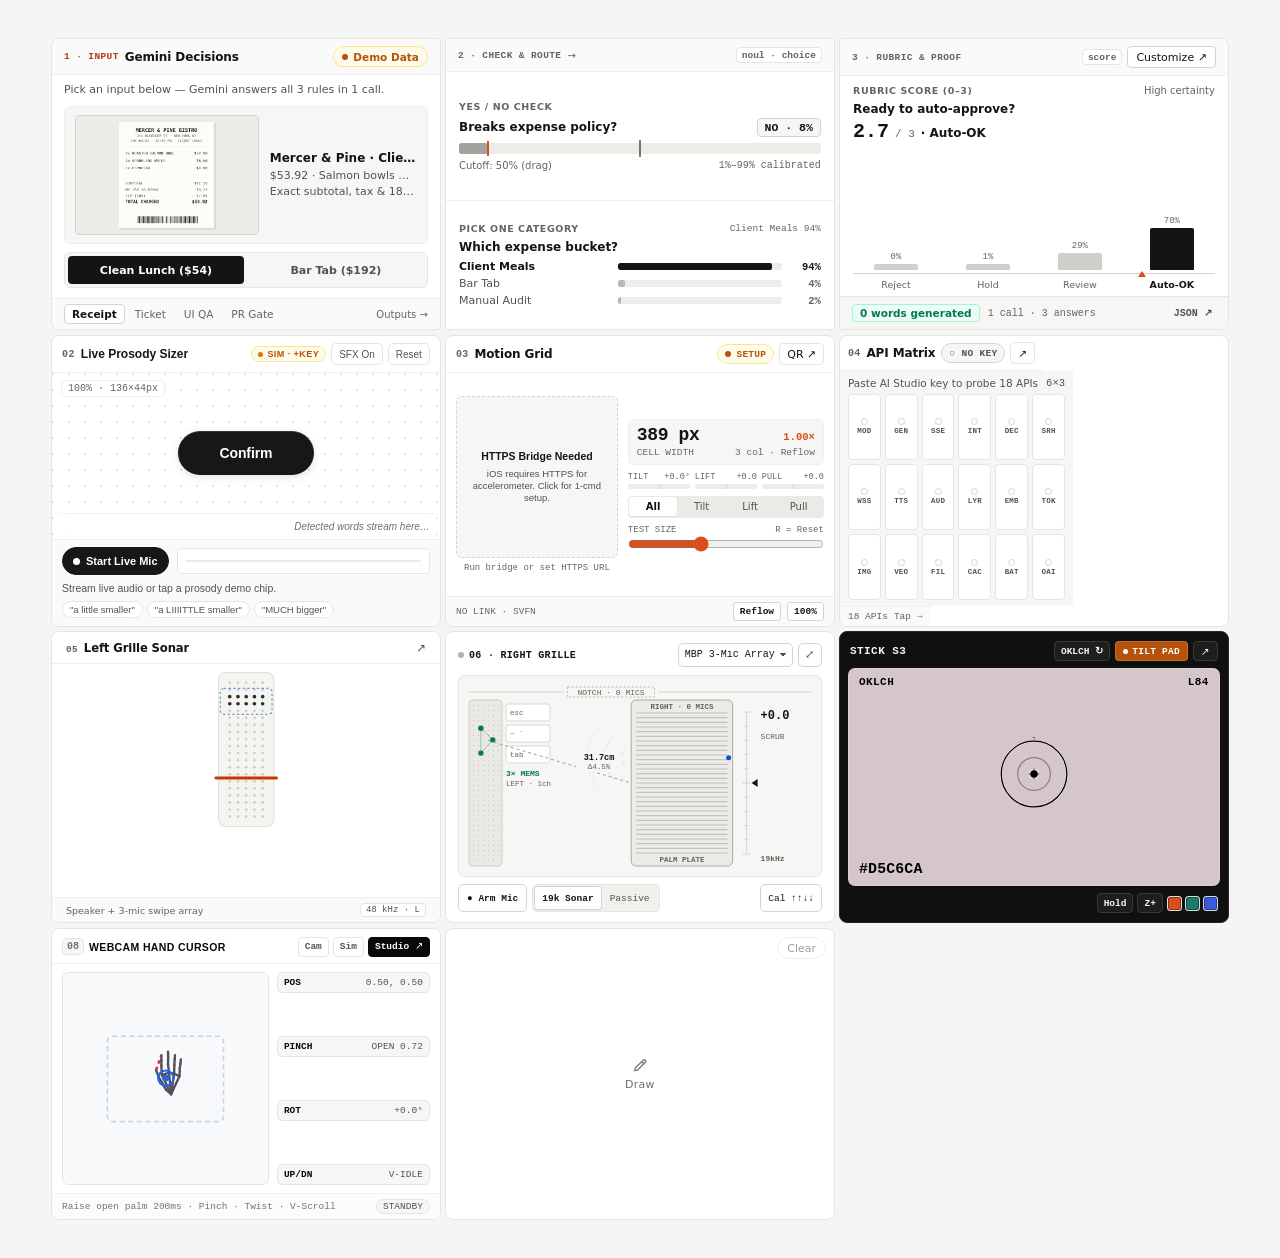
==== commit b050758a: "Add shared UI system: tokens, tile anatomy, controls, and one tooltip for every cell ui/base.css hol" ====
--- a/index.html
+++ b/index.html
@@ -4,6 +4,7 @@
   <meta charset="UTF-8">
   <meta name="viewport" content="width=device-width, initial-scale=1.0">
   <title>Design with Gemini — Grid</title>
+  <link rel="stylesheet" href="ui/base.css">
   <link rel="stylesheet" href="cells/decisions/decisions.css">
   <link rel="stylesheet" href="cells/prosody/prosody.css">
   <link rel="stylesheet" href="cells/motion/motion.css">
@@ -19,41 +20,6 @@
   <link rel="stylesheet" href="cells/stick-s3/stick-s3.css">
   <link rel="stylesheet" href="cells/hand-gesture/hand-gesture.css">
   <link rel="stylesheet" href="cells/draw/draw.css">
-  <style>
-    *, *::before, *::after {
-      box-sizing: border-box;
-      margin: 0;
-      padding: 0;
-    }
-
-    body {
-      min-height: 100dvh;
-      background: #fafafa;
-      padding: clamp(16px, 3vw, 40px);
-    }
-
-    .grid {
-      display: grid;
-      grid-template-columns: repeat(2, minmax(0, 1fr));
-      gap: 4px;
-      width: 100%;
-      max-width: min(92vw, 1600px);
-      margin-inline: auto;
-    }
-
-    @media (min-width: 768px) {
-      .grid {
-        grid-template-columns: repeat(3, minmax(0, 1fr));
-      }
-    }
-
-    .cell {
-      aspect-ratio: 4 / 3;
-      background: #ffffff;
-      border: 1px solid #e5e5e5;
-      border-radius: 8px;
-    }
-  </style>
 </head>
 <body>
   <main class="grid">
@@ -70,6 +36,7 @@
     <section class="cell cell--draw" id="cell-draw" aria-label="Freehand Drawing Sketchpad"></section>
   </main>
 
+  <script defer src="ui/tooltip.js"></script>
   <script defer src="cells/decisions/schema.js"></script>
   <script defer src="cells/decisions/presets.js"></script>
   <script defer src="cells/decisions/client.js"></script>
--- a/ui/base.css
+++ b/ui/base.css
@@ -0,0 +1,829 @@
+/* ==========================================================================
+   ui/base.css — shared design system for design-with-gemini
+   Loaded first in index.html, before every cell stylesheet.
+
+   Contains only:
+     1. Tokens on :root (--ui-*).
+     2. Page-level rules (moved from index.html's inline <style>).
+     3. Opt-in classes under the ui- prefix (tile anatomy + controls).
+     4. The tooltip bubble (.ui-tip, created by ui/tooltip.js).
+   It never targets a cell class. Loading it changes no cell until the cell
+   uses a ui- class or a --ui- token. Contract and markup: ui/NOTES.md.
+   ========================================================================== */
+
+/* 1. Tokens ---------------------------------------------------------------- */
+
+:root {
+  /* Surfaces */
+  --ui-paper: #f5f5f3;        /* page */
+  --ui-surface: #ffffff;      /* tile, dialog, control face */
+  --ui-well: #f7f7f5;         /* sunken stage inside a tile */
+
+  /* Ink (contrast on --ui-surface / --ui-well) */
+  --ui-ink: #161615;          /* 18.1 / 16.9 */
+  --ui-ink-2: #4f4f4b;        /*  8.2 /  7.7 */
+  --ui-ink-3: #66665f;        /*  5.8 /  5.4  — smallest text allowed */
+
+  /* Lines */
+  --ui-hairline: #e5e5e2;     /* tile borders, dividers */
+  --ui-line: #d3d3ce;         /* control outlines */
+
+  /* Signal colours. Accent = live or needs attention. Positive = really connected. */
+  --ui-accent: #b4441a;       /* 5.6 on surface, 4.9 on its tint */
+  --ui-accent-tint: #fbeee8;
+  --ui-positive: #087250;     /* 5.9 on surface, 5.3 on its tint */
+  --ui-positive-tint: #e8f5ee;
+
+  /* Focus */
+  --ui-focus: #2f62d8;
+  --ui-ring: 2px solid var(--ui-focus);
+
+  /* Type: system stacks only (no downloads) */
+  --ui-sans: -apple-system, BlinkMacSystemFont, "Helvetica Neue", "Segoe UI", system-ui, sans-serif;
+  --ui-mono: ui-monospace, "SF Mono", Menlo, Consolas, "Liberation Mono", monospace;
+  --ui-fs-1: 10px;            /* mono caps labels, pills, keycaps */
+  --ui-fs-2: 11.5px;          /* controls, secondary readouts, small prose */
+  --ui-fs-3: 13px;            /* tile titles, prose */
+  --ui-fs-4: 16px;            /* studio titles, secondary heroes */
+  --ui-fs-5: 24px;            /* hero readouts */
+  --ui-caps-track: 0.06em;
+
+  /* Space: 4 px scale */
+  --ui-1: 4px;
+  --ui-2: 8px;
+  --ui-3: 12px;
+  --ui-4: 16px;
+  --ui-6: 24px;
+
+  /* Radii: two only (pills use 999px, a shape, not a radius step) */
+  --ui-radius-sm: 5px;        /* controls, wells, chips-in-boxes */
+  --ui-radius: 8px;           /* tiles, dialogs */
+
+  /* Anatomy */
+  --ui-head-h: 36px;
+  --ui-foot-h: 30px;
+  --ui-ctl-h: 28px;           /* minimum hit target in tiles */
+  --ui-ctl-h-sm: 24px;        /* visible height of compact controls; hit area stays 28 */
+  --ui-grid-gap: 4px;         /* cells/motion/motion.css fixed3 math assumes 4px */
+
+  /* Motion */
+  --ui-dur: 150ms;
+  --ui-ease: cubic-bezier(0.2, 0.8, 0.2, 1);
+
+  /* Elevation (popovers, tooltip, dialogs only) */
+  --ui-shadow-pop: 0 8px 24px rgba(22, 22, 21, 0.14), 0 1px 3px rgba(22, 22, 21, 0.12);
+}
+
+/* 2. Page ------------------------------------------------------------------ */
+
+*, *::before, *::after {
+  box-sizing: border-box;
+  margin: 0;
+  padding: 0;
+}
+
+body {
+  min-height: 100dvh;
+  background: var(--ui-paper);
+  padding: clamp(16px, 3vw, 40px);
+}
+
+.grid {
+  display: grid;
+  grid-template-columns: repeat(2, minmax(0, 1fr));
+  gap: var(--ui-grid-gap);
+  width: 100%;
+  max-width: min(92vw, 1600px);
+  margin-inline: auto;
+}
+
+@media (min-width: 768px) {
+  .grid {
+    grid-template-columns: repeat(3, minmax(0, 1fr));
+  }
+}
+
+.cell {
+  aspect-ratio: 4 / 3;
+  background: var(--ui-surface);
+  border: 1px solid var(--ui-hairline);
+  border-radius: var(--ui-radius);
+}
+
+/* 3. Opt-in classes ---------------------------------------------------------- */
+
+/* 3.1 Tile anatomy: head (36) / body (rest) / optional foot (30) ------------ */
+
+.ui-tile {
+  display: flex;
+  flex-direction: column;
+  min-width: 0;
+  overflow: hidden;
+  position: relative;
+  container: ui-tile / inline-size;
+  font-family: var(--ui-sans);
+  color: var(--ui-ink);
+  -webkit-font-smoothing: antialiased;
+}
+
+.ui-tile-head {
+  flex: 0 0 auto;
+  display: flex;
+  align-items: center;
+  gap: var(--ui-2);
+  height: var(--ui-head-h);
+  padding: 0 var(--ui-2) 0 var(--ui-3);
+  border-bottom: 1px solid var(--ui-hairline);
+  min-width: 0;
+}
+
+.ui-tile-index {
+  flex: 0 0 auto;
+  font: 500 var(--ui-fs-1) / 1 var(--ui-mono);
+  font-variant-numeric: tabular-nums;
+  letter-spacing: var(--ui-caps-track);
+  color: var(--ui-ink-3);
+}
+
+.ui-tile-step {            /* Decisions strip: "1 · INPUT" in place of the index */
+  flex: 0 1 auto;
+  min-width: 0;
+  font: 600 var(--ui-fs-1) / 1 var(--ui-mono);
+  letter-spacing: var(--ui-caps-track);
+  text-transform: uppercase;
+  color: var(--ui-ink-3);
+  white-space: nowrap;
+  overflow: hidden;
+  text-overflow: ellipsis;
+}
+
+.ui-tile-title {
+  flex: 0 1 auto;
+  min-width: 0;
+  font: 600 var(--ui-fs-3) / 1.2 var(--ui-sans);
+  letter-spacing: -0.005em;
+  color: var(--ui-ink);
+  white-space: nowrap;
+  overflow: hidden;
+  text-overflow: ellipsis;
+}
+
+.ui-tile-actions {
+  flex: 0 0 auto;
+  display: flex;
+  align-items: center;
+  gap: 6px;
+  margin-left: auto;
+}
+
+.ui-tile-body {
+  flex: 1 1 auto;
+  min-height: 0;
+  min-width: 0;
+  position: relative;
+  display: flex;
+  flex-direction: column;
+  gap: var(--ui-2);
+  padding: var(--ui-3);
+}
+
+.ui-tile-body--flush {
+  padding: 0;
+  gap: 0;
+}
+
+.ui-tile-foot {
+  flex: 0 0 auto;
+  display: flex;
+  align-items: center;
+  gap: var(--ui-2);
+  height: var(--ui-foot-h);
+  padding: 0 var(--ui-2) 0 var(--ui-3);
+  border-top: 1px solid var(--ui-hairline);
+  font: 400 var(--ui-fs-1) / 1 var(--ui-mono);
+  letter-spacing: 0.02em;
+  color: var(--ui-ink-3);
+  white-space: nowrap;
+  min-width: 0;
+}
+
+.ui-tile-foot > :last-child:not(:first-child) {
+  margin-left: auto;
+}
+
+.ui-truncate {
+  min-width: 0;
+  white-space: nowrap;
+  overflow: hidden;
+  text-overflow: ellipsis;
+}
+
+/* Whole tile as one button (API Matrix, Left Grille portal). */
+.ui-tile-trigger {
+  all: unset;
+  box-sizing: border-box;
+  display: flex;
+  flex-direction: column;
+  width: 100%;
+  height: 100%;
+  min-width: 0;
+  cursor: pointer;
+  border-radius: inherit;
+  text-align: left;
+}
+
+.ui-tile-trigger:focus-visible {
+  outline: var(--ui-ring);
+  outline-offset: -3px;
+}
+
+.ui-tile:has(> .ui-tile-trigger:hover) {
+  border-color: var(--ui-line);
+}
+
+/* 3.2 Buttons ---------------------------------------------------------------- */
+
+.ui-btn {
+  appearance: none;
+  display: inline-flex;
+  align-items: center;
+  justify-content: center;
+  gap: 6px;
+  position: relative;
+  height: var(--ui-ctl-h);
+  padding: 0 10px;
+  border: 1px solid var(--ui-line);
+  border-radius: var(--ui-radius-sm);
+  background: var(--ui-surface);
+  color: var(--ui-ink);
+  font: 500 var(--ui-fs-2) / 1 var(--ui-sans);
+  white-space: nowrap;
+  cursor: pointer;
+  user-select: none;
+  -webkit-user-select: none;
+  transition: background-color var(--ui-dur) var(--ui-ease), border-color var(--ui-dur) var(--ui-ease),
+    color var(--ui-dur) var(--ui-ease), transform var(--ui-dur) var(--ui-ease);
+}
+
+.ui-btn:hover {
+  background: var(--ui-well);
+  border-color: var(--ui-ink-3);
+}
+
+.ui-btn:active {
+  transform: translateY(0.5px);
+}
+
+.ui-btn[aria-pressed="true"],
+.ui-btn[aria-expanded="true"] {
+  background: var(--ui-well);
+  border-color: var(--ui-ink);
+  color: var(--ui-ink);
+}
+
+.ui-btn--sm {
+  height: var(--ui-ctl-h-sm);
+  padding: 0 8px;
+}
+
+/* Hit areas: every control reaches 28 px high even when it looks smaller. */
+.ui-btn--sm::after,
+.ui-chip::after,
+.ui-pill:is(button, a)::after,
+.ui-seg > button::after {
+  content: "";
+  position: absolute;
+}
+
+.ui-btn--sm::after,
+.ui-chip::after {
+  inset: -3px 0;                  /* 24 visible + 1px borders -> 28+ hit */
+}
+
+.ui-pill:is(button, a)::after {
+  inset: -5px -2px;               /* 20 visible -> 30 x (w+4) hit */
+}
+
+.ui-seg > button::after {
+  inset: -3px -1px;               /* 22 inside the 28 px track -> fills it */
+}
+
+.ui-btn--icon {
+  width: var(--ui-ctl-h);
+  padding: 0;
+}
+
+.ui-btn--sm.ui-btn--icon {
+  width: var(--ui-ctl-h-sm);
+}
+
+.ui-btn--primary {
+  background: var(--ui-ink);
+  border-color: var(--ui-ink);
+  color: var(--ui-surface);
+  border-radius: 999px;
+  padding: 0 14px;
+  font-weight: 600;
+}
+
+.ui-btn--primary:hover {
+  background: #2e2e2c;
+  border-color: #2e2e2c;
+}
+
+.ui-btn--primary[aria-pressed="true"] {   /* primary toggle that is running (e.g. mic on) */
+  background: var(--ui-accent);
+  border-color: var(--ui-accent);
+  color: var(--ui-surface);
+}
+
+.ui-btn--quiet {                    /* text-only action, e.g. "JSON ↗" in a foot */
+  border-color: transparent;
+  background: transparent;
+  color: var(--ui-ink-2);
+}
+
+.ui-btn--quiet:hover {
+  border-color: transparent;
+  background: var(--ui-well);
+  color: var(--ui-ink);
+}
+
+.ui-btn:disabled,
+.ui-btn[aria-disabled="true"] {
+  cursor: not-allowed;
+  background: var(--ui-surface);
+  border-color: var(--ui-hairline);
+  color: var(--ui-ink-3);
+  transform: none;
+}
+
+/* 3.3 Segmented control -------------------------------------------------------- */
+
+.ui-seg {
+  display: inline-flex;
+  align-items: stretch;
+  gap: 2px;
+  height: var(--ui-ctl-h);
+  padding: 2px;
+  border: 1px solid var(--ui-hairline);
+  border-radius: var(--ui-radius-sm);
+  background: var(--ui-well);
+  min-width: 0;
+}
+
+.ui-seg > button {
+  appearance: none;
+  position: relative;
+  flex: 1 1 auto;
+  min-width: 0;
+  padding: 0 8px;
+  border: 0;
+  border-radius: calc(var(--ui-radius-sm) - 2px);
+  background: transparent;
+  color: var(--ui-ink-2);
+  font: 500 var(--ui-fs-2) / 1 var(--ui-sans);
+  white-space: nowrap;
+  cursor: pointer;
+  transition: background-color var(--ui-dur) var(--ui-ease), color var(--ui-dur) var(--ui-ease),
+    box-shadow var(--ui-dur) var(--ui-ease);
+}
+
+.ui-seg > button:hover {
+  color: var(--ui-ink);
+}
+
+.ui-seg > button:is([aria-pressed="true"], [aria-selected="true"], [aria-checked="true"]) {
+  background: var(--ui-surface);
+  color: var(--ui-ink);
+  box-shadow: 0 0 0 1px var(--ui-line), 0 1px 1px rgba(22, 22, 21, 0.05);
+}
+
+.ui-seg--mono > button {
+  font: 500 var(--ui-fs-1) / 1 var(--ui-mono);
+  letter-spacing: 0.04em;
+  text-transform: uppercase;
+}
+
+/* 3.4 Status pill: dot + label --------------------------------------------------
+   data-tone="idle" (default, grey) | "attention" (rust) | "ok" (green: only when
+   something is really connected) */
+
+.ui-pill {
+  appearance: none;
+  display: inline-flex;
+  align-items: center;
+  gap: 6px;
+  position: relative;
+  height: 20px;
+  padding: 0 8px 0 7px;
+  border: 1px solid var(--ui-hairline);
+  border-radius: 999px;
+  background: var(--ui-surface);
+  color: var(--ui-ink-2);
+  font: 500 var(--ui-fs-1) / 1 var(--ui-mono);
+  letter-spacing: 0.04em;
+  text-transform: uppercase;
+  white-space: nowrap;
+  flex: 0 0 auto;
+}
+
+.ui-pill::before {
+  content: "";
+  width: 6px;
+  height: 6px;
+  border-radius: 50%;
+  background: var(--ui-ink-3);
+  flex: 0 0 auto;
+}
+
+.ui-pill[data-tone="attention"] {
+  color: var(--ui-accent);
+  border-color: color-mix(in srgb, var(--ui-accent) 30%, transparent);
+  background: var(--ui-accent-tint);
+}
+
+.ui-pill[data-tone="attention"]::before {
+  background: var(--ui-accent);
+}
+
+.ui-pill[data-tone="ok"] {
+  color: var(--ui-positive);
+  border-color: color-mix(in srgb, var(--ui-positive) 30%, transparent);
+  background: var(--ui-positive-tint);
+}
+
+.ui-pill[data-tone="ok"]::before {
+  background: var(--ui-positive);
+}
+
+.ui-pill:is(button, a) {
+  cursor: pointer;
+  transition: background-color var(--ui-dur) var(--ui-ease), border-color var(--ui-dur) var(--ui-ease);
+}
+
+.ui-pill:is(button, a):hover {
+  border-color: var(--ui-line);
+}
+
+/* 3.5 Chip -------------------------------------------------------------------------- */
+
+.ui-chip {
+  appearance: none;
+  display: inline-flex;
+  align-items: center;
+  gap: 4px;
+  position: relative;
+  height: var(--ui-ctl-h-sm);
+  padding: 0 10px;
+  border: 1px solid var(--ui-hairline);
+  border-radius: 999px;
+  background: var(--ui-surface);
+  color: var(--ui-ink-2);
+  font: 400 var(--ui-fs-2) / 1 var(--ui-sans);
+  white-space: nowrap;
+  max-width: 100%;
+  overflow: hidden;
+  text-overflow: ellipsis;
+  cursor: pointer;
+  transition: border-color var(--ui-dur) var(--ui-ease), color var(--ui-dur) var(--ui-ease),
+    background-color var(--ui-dur) var(--ui-ease);
+}
+
+.ui-chip:hover {
+  border-color: var(--ui-line);
+  color: var(--ui-ink);
+}
+
+.ui-chip[aria-pressed="true"] {
+  border-color: var(--ui-ink);
+  color: var(--ui-ink);
+}
+
+/* 3.6 Slider (input type=range) ------------------------------------------------------ */
+
+.ui-slider {
+  appearance: none;
+  -webkit-appearance: none;
+  width: 100%;
+  height: var(--ui-ctl-h);
+  margin: 0;
+  background: transparent;
+  cursor: pointer;
+  accent-color: var(--ui-ink);
+}
+
+.ui-slider::-webkit-slider-runnable-track {
+  height: 2px;
+  border-radius: 1px;
+  background: var(--ui-line);
+}
+
+.ui-slider::-webkit-slider-thumb {
+  -webkit-appearance: none;
+  width: 14px;
+  height: 14px;
+  margin-top: -6px;
+  border-radius: 50%;
+  border: 2px solid var(--ui-surface);
+  background: var(--ui-ink);
+  box-shadow: 0 0 0 1px var(--ui-ink), 0 1px 2px rgba(22, 22, 21, 0.2);
+  transition: transform var(--ui-dur) var(--ui-ease);
+}
+
+.ui-slider:active::-webkit-slider-thumb {
+  transform: scale(1.12);
+}
+
+.ui-slider::-moz-range-track {
+  height: 2px;
+  border-radius: 1px;
+  background: var(--ui-line);
+}
+
+.ui-slider::-moz-range-thumb {
+  width: 10px;
+  height: 10px;
+  border-radius: 50%;
+  border: 2px solid var(--ui-surface);
+  background: var(--ui-ink);
+  box-shadow: 0 0 0 1px var(--ui-ink);
+}
+
+.ui-slider:focus-visible {
+  outline: none;
+}
+
+.ui-slider:focus-visible::-webkit-slider-thumb {
+  outline: var(--ui-ring);
+  outline-offset: 2px;
+}
+
+.ui-slider:focus-visible::-moz-range-thumb {
+  outline: var(--ui-ring);
+  outline-offset: 2px;
+}
+
+/* 3.7 Readouts and labels ------------------------------------------------------------- */
+
+.ui-label {
+  font: 500 var(--ui-fs-1) / 1.2 var(--ui-mono);
+  letter-spacing: var(--ui-caps-track);
+  text-transform: uppercase;
+  color: var(--ui-ink-3);
+}
+
+.ui-readout {
+  font: 500 var(--ui-fs-2) / 1.2 var(--ui-mono);
+  font-variant-numeric: tabular-nums;
+  color: var(--ui-ink);
+  white-space: nowrap;
+}
+
+.ui-readout--quiet {
+  color: var(--ui-ink-3);
+  font-weight: 400;
+}
+
+.ui-readout--hero {
+  font: 500 var(--ui-fs-5) / 1 var(--ui-mono);
+  letter-spacing: -0.02em;
+}
+
+.ui-readout-unit {
+  font-size: 0.55em;
+  font-weight: 400;
+  color: var(--ui-ink-3);
+  margin-left: 0.25em;
+  letter-spacing: 0;
+}
+
+.ui-kbd {
+  display: inline-flex;
+  align-items: center;
+  height: 16px;
+  padding: 0 4px;
+  border: 1px solid var(--ui-line);
+  border-bottom-width: 2px;
+  border-radius: 3px;
+  background: var(--ui-surface);
+  color: var(--ui-ink-2);
+  font: 500 var(--ui-fs-1) / 1 var(--ui-mono);
+}
+
+.ui-well {
+  background: var(--ui-well);
+  border-radius: var(--ui-radius-sm);
+}
+
+.ui-sr-only {
+  position: absolute !important;
+  width: 1px;
+  height: 1px;
+  padding: 0;
+  margin: -1px;
+  overflow: hidden;
+  clip: rect(0, 0, 0, 0);
+  white-space: nowrap;
+  border: 0;
+}
+
+/* 3.8 Secondary surfaces (studio pages and dialogs) ------------------------------------ */
+
+.ui-studio-bar {
+  display: flex;
+  align-items: center;
+  gap: var(--ui-3);
+  min-height: 48px;
+  padding: var(--ui-2) var(--ui-4);
+  border-bottom: 1px solid var(--ui-hairline);
+  background: var(--ui-surface);
+  font-family: var(--ui-sans);
+  color: var(--ui-ink);
+  min-width: 0;
+}
+
+.ui-studio-title {
+  min-width: 0;
+  font: 600 var(--ui-fs-4) / 1.2 var(--ui-sans);
+  letter-spacing: -0.01em;
+  white-space: nowrap;
+  overflow: hidden;
+  text-overflow: ellipsis;
+}
+
+.ui-studio-actions {
+  display: flex;
+  align-items: center;
+  gap: var(--ui-2);
+  margin-left: auto;
+  flex-wrap: wrap;
+  justify-content: flex-end;
+}
+
+.ui-dialog {
+  padding: 0;
+  border: 1px solid var(--ui-hairline);
+  border-radius: var(--ui-radius);
+  background: var(--ui-surface);
+  color: var(--ui-ink);
+  box-shadow: var(--ui-shadow-pop);
+  max-width: min(1120px, calc(100vw - 32px));
+  max-height: calc(100dvh - 32px);
+  font-family: var(--ui-sans);
+}
+
+.ui-dialog::backdrop {
+  background: rgba(22, 22, 21, 0.28);
+}
+
+/* 3.9 Container steps. Kept after every control rule so they win ties. ------------ */
+
+/* Compact (< 320 px tile): foot and secondary controls go. */
+@container ui-tile (max-width: 319px) {
+  .ui-tile-foot,
+  .ui-hide-compact {
+    display: none !important;
+  }
+
+  .ui-tile-head {
+    padding: 0 6px 0 var(--ui-2);
+    gap: 6px;
+  }
+
+  .ui-tile-body {
+    padding: var(--ui-2);
+  }
+}
+
+/* Tiny (< 240 px tile, the 2-column phone layout): header + hero only. */
+@container ui-tile (max-width: 239px) {
+  .ui-hide-tiny {
+    display: none !important;
+  }
+
+  .ui-tile-head {
+    height: 30px;
+  }
+
+  .ui-tile-title {
+    font-size: var(--ui-fs-2);
+  }
+
+  .ui-pill .ui-pill-label {        /* status collapses to its dot; tip + aria keep the words */
+    display: none;
+  }
+
+  .ui-pill {
+    padding: 0;
+    width: 20px;
+    justify-content: center;
+  }
+
+  .ui-pill:is(button, a)::after {
+    inset: -5px -5px;             /* dot-only pill still has a 30 x 30 hit area */
+  }
+}
+
+/* 3.10 Focus ------------------------------------------------------------------------------ */
+
+:is(.ui-btn, .ui-chip, .ui-pill, .ui-seg > button):focus-visible {
+  outline: var(--ui-ring);
+  outline-offset: 2px;
+}
+
+/* 4. Tooltip (bubble created by ui/tooltip.js) -------------------------------------------
+   No display value on the base rule: the browser's [popover] closed state must stay
+   display:none. Layout display lives only on the open states. */
+
+.ui-tip {
+  position: fixed;
+  inset: auto;
+  left: 0;
+  top: 0;
+  z-index: 2147483647;
+  margin: 0;
+  padding: 6px 9px;
+  width: max-content;
+  max-width: min(260px, calc(100vw - 16px));
+  height: auto;
+  border: 0;
+  border-radius: var(--ui-radius-sm);
+  background: var(--ui-ink);
+  color: var(--ui-surface);
+  box-shadow: var(--ui-shadow-pop);
+  font: 400 12px / 1.4 var(--ui-sans);
+  letter-spacing: 0;
+  text-align: left;
+  text-transform: none;
+  white-space: normal;
+  overflow: hidden;
+  overflow-wrap: anywhere;
+  pointer-events: none;
+  -webkit-font-smoothing: antialiased;
+}
+
+.ui-tip:not([popover]):not(.is-open) {
+  display: none;
+}
+
+.ui-tip:popover-open,
+.ui-tip.is-open {
+  display: flex;
+  align-items: center;
+  gap: 8px;
+  animation: ui-tip-in 120ms var(--ui-ease);
+}
+
+.ui-tip[data-switch] {
+  animation: none;
+}
+
+.ui-tip[data-placement="bottom"] {
+  --ui-tip-dy: -3px;
+}
+
+.ui-tip-text {
+  display: -webkit-box;
+  -webkit-box-orient: vertical;
+  -webkit-line-clamp: 6;           /* adopted titles can be whole paragraphs */
+  overflow: hidden;
+  min-width: 0;
+}
+
+.ui-tip-key {
+  flex: 0 0 auto;
+  padding: 2px 5px;
+  border-radius: 3px;
+  background: rgba(255, 255, 255, 0.9);
+  color: var(--ui-ink);
+  font: 600 var(--ui-fs-1) / 1 var(--ui-mono);
+}
+
+.ui-tip-key[hidden] {
+  display: none;
+}
+
+@keyframes ui-tip-in {
+  from {
+    opacity: 0;
+    transform: translateY(var(--ui-tip-dy, 3px));
+  }
+}
+
+/* 5. Reduced motion ------------------------------------------------------------------------ */
+
+@media (prefers-reduced-motion: reduce) {
+  .ui-btn,
+  .ui-seg > button,
+  .ui-pill,
+  .ui-chip,
+  .ui-slider::-webkit-slider-thumb {
+    transition: none;
+  }
+
+  .ui-tip:popover-open,
+  .ui-tip.is-open {
+    animation: none;
+  }
+}
--- a/cells/decisions/decisions.css
+++ b/cells/decisions/decisions.css
@@ -76,56 +76,66 @@
   transition: border-color 180ms ease;
 }
 
+.dc-cell-inner {
+  display: flex;
+  flex-direction: column;
+  flex: 1;
+  min-height: 0;
+  width: 100%;
+  height: 100%;
+}
+
 /* Desktop (>= 768px): joined 3-cell horizontal triptych across Row 1
-   Double-class specificity (.cell.cell--decisions-*) cleanly overrides index.html's .cell */
+   Excluded in Cell 03 reflow mode so split rows keep standard outer radii */
 @media (min-width: 768px) {
-  .cell.cell--decisions-input {
+  .grid:not([data-motion-layout="reflow"]) > .cell.cell--decisions-input {
     border-radius: 8px 3px 3px 8px;
   }
-  .cell.cell--decisions-verdict {
+  .grid:not([data-motion-layout="reflow"]) > .cell.cell--decisions-verdict {
     border-radius: 3px;
   }
-  .cell.cell--decisions-score {
+  .grid:not([data-motion-layout="reflow"]) > .cell.cell--decisions-score {
     border-radius: 3px 8px 8px 3px;
   }
 }
 
-/* Mobile (< 768px, 2-col grid): Input spans full width above Verdicts + Score */
+/* Mobile (< 768px, 2-col grid): Input spans full width above Verdicts + Score
+   Excluded when Cell 03 (.is-motion-controlled) scales cells into multi-column grids */
 @media (max-width: 767px) {
-  .cell.cell--decisions-input {
+  .grid:not(.is-motion-controlled) > .cell.cell--decisions-input {
     grid-column: 1 / -1;
     aspect-ratio: 16 / 10;
   }
 
-  .cell.cell--decisions-input .dc-input-body {
+  .grid:not(.is-motion-controlled) > .cell.cell--decisions-input .dc-input-body {
     padding: 6px 10px 7px;
     gap: 5px;
   }
 
-  .cell.cell--decisions-input .dc-explainer {
+  .grid:not(.is-motion-controlled) > .cell.cell--decisions-input .dc-explainer {
     font-size: 10.5px;
     white-space: nowrap;
     overflow: hidden;
     text-overflow: ellipsis;
   }
 
-  .cell.cell--decisions-input .dc-specimen-stage {
+  .grid:not(.is-motion-controlled) > .cell.cell--decisions-input .dc-specimen-stage {
     padding: 6px 8px;
     gap: 8px;
   }
 
-  .cell.cell--decisions-input .dc-specimen-quote {
+  .grid:not(.is-motion-controlled) > .cell.cell--decisions-input .dc-specimen-quote {
     font-size: 11px;
     line-height: 1.3;
     -webkit-line-clamp: 2;
   }
 
-  .cell.cell--decisions-input .dc-flip-btn {
+  .grid:not(.is-motion-controlled) > .cell.cell--decisions-input .dc-flip-btn {
     height: 25px;
     font-size: 10.5px;
   }
 
-  .cell.cell--decisions-input .dc-card-footer {
+  .grid:not(.is-motion-controlled) > .cell.cell--decisions-input .dc-card-footer {
     padding: 4px 10px;
   }
 }
@@ -604,6 +614,7 @@
   gap: 6px;
   font-size: 10px;
   color: var(--dc-ink-3);
+  font-variant-numeric: tabular-nums;
 }
 
 /* Named Category Bars in Cell 2 */
@@ -767,6 +778,7 @@
 
 .dc-card-bar-pct {
   font-family: var(--dc-mono);
+  font-variant-numeric: tabular-nums;
   font-size: 9px;
   color: var(--dc-ink-3);
   line-height: 1;
@@ -1034,6 +1046,17 @@
   .dc-proof-meta { display: none; }
 }
 
+@container dc-card (max-width: 285px) {
+  .dc-verdict-subrow,
+  .dc-cat-row:nth-child(n + 3) {
+    display: none;
+  }
+  .dc-half {
+    padding: 4px 8px;
+    gap: 3px;
+  }
+}
+
 @container dc-card (max-width: 255px) {
   .dc-card-header { padding: 3px 7px; min-height: 23px; gap: 4px; }
   .cell--decisions-input .dc-step-pill { display: none; }
@@ -1083,6 +1106,13 @@
   .dc-proof-strip { padding: 3px 6px; gap: 4px; }
   .dc-zero-badge { font-size: 8.5px; padding: 1px 4px; }
   .dc-link-btn { font-size: 8.5px; padding: 1px 3px; }
+}
+
+@container dc-card (max-width: 195px) {
+  .dc-specimen-img-btn,
+  .dc-card-footer {
+    display: none;
+  }
 }
 
 /* ==========================================================================
@@ -1912,6 +1942,7 @@
 
 .dc-choice-prob {
   font-family: var(--dc-mono);
+  font-variant-numeric: tabular-nums;
   font-size: 11.5px;
   font-weight: 600;
   text-align: right;
@@ -1951,6 +1982,7 @@
 
 .dc-hist-pct {
   font-family: var(--dc-mono);
+  font-variant-numeric: tabular-nums;
   font-size: 9.5px;
   color: var(--dc-ink-3);
 }
@@ -1978,6 +2010,7 @@
 
 .dc-ev-tick {
   font-family: var(--dc-mono);
+  font-variant-numeric: tabular-nums;
   font-size: 10px;
   text-align: center;
   color: var(--dc-ink-3);
@@ -2010,6 +2043,7 @@
   font-size: 11px;
   color: var(--dc-ink-2);
   align-items: baseline;
+  font-variant-numeric: tabular-nums;
 }
 
 .dc-rubric-row.is-peak {
--- a/cells/prosody/prosody.css
+++ b/cells/prosody/prosody.css
@@ -152,7 +152,9 @@
     radial-gradient(circle at 1px 1px, #e5e5e5 1px, transparent 0);
   background-size: 16px 16px;
   overflow: hidden;
-  padding: 24px 12px 34px;
+  /* Top/bottom padding reserve the metrics corner + delta pill and the marquee; ui.js:stageInnerBox
+     reads it to size the button, so keep it >= those overlays at every @container step. */
+  padding: 28px 12px 34px;
 }
 
 /* Live Detected-Word Marquee */
@@ -430,14 +432,6 @@
 
 .ps-tx-rx:empty {
   display: none;
-}
-
-.ps-emphasis {
-  font-weight: 700;
-  color: #b43a10;
-  background: #fff7ed;
-  padding: 0 3px;
-  border-radius: 3px;
 }
 
 .ps-demos {
@@ -485,6 +479,19 @@
   display: none;
   flex-direction: column;
   gap: 8px;
+  /* The cell clips overflow; keep Save reachable in short tiles. */
+  max-height: calc(100% - 44px);
+  overflow-y: auto;
+}
+
+.ps-key-notice {
+  font-size: 10px;
+  line-height: 1.3;
+  color: #b91c1c;
+}
+
+.ps-key-notice:empty {
+  display: none;
 }
 
 .ps-key-panel.is-open {
@@ -570,7 +577,7 @@
     font-size: 9px;
   }
   .ps-stage {
-    padding: 18px 8px 26px;
+    padding: 28px 8px 26px;
   }
   .ps-marquee {
     height: 22px;
@@ -587,6 +594,15 @@
   }
   .ps-wave-canvas {
     height: 22px;
+  }
+  .ps-key-panel {
+    inset: 32px 6px auto 6px;
+    max-height: calc(100% - 36px);
+    padding: 7px;
+    gap: 5px;
+  }
+  .ps-key-panel-desc {
+    display: none;
   }
 }
 
@@ -618,7 +634,7 @@
     right: 6px;
   }
   .ps-stage {
-    padding: 16px 6px 20px;
+    padding: 20px 6px 20px;
   }
   .ps-marquee {
     height: 18px;
--- a/cells/motion/motion.css
+++ b/cells/motion/motion.css
@@ -617,7 +617,9 @@
   .mg-header { padding: 4px 6px; min-height: 24px; }
   .mg-body { display: none; }
   .mg-footer { display: none; }
-  .mg-actions .mg-icon-btn { display: none; }
+  /* Keep the compact "↗" studio button: at 2-column phone widths (177px tiles) it is the only
+     route to the QR / pairing studio once the pill hides below 195px. */
+  .mg-actions .mg-icon-btn { height: 20px; padding: 0 6px; }
   .mg-micro { display: flex; }
 }
 
--- a/cells/api-matrix/api-matrix.css
+++ b/cells/api-matrix/api-matrix.css
@@ -919,6 +919,7 @@
   -webkit-line-clamp: 2;
   -webkit-box-orient: vertical;
   overflow: hidden;
+  overflow-wrap: anywhere;
   min-height: 32px;
 }
 
@@ -1073,6 +1074,9 @@
   gap: 5px;
   font-size: 12px;
   line-height: 1.45;
+  /* Response summaries can hold unbroken tokens (URLs, IDs) that pushed past the drawer edge. */
+  overflow-wrap: anywhere;
+  min-width: 0;
 }
 
 .am-callout[data-tone="pass"] {
--- a/cells/left-grille/left-grille.css
+++ b/cells/left-grille/left-grille.css
@@ -330,6 +330,8 @@
   font-family: var(--lg-sans);
   font-size: 12px;
   font-weight: 600;
+  white-space: nowrap;
+  flex-shrink: 0;
   cursor: pointer;
   transition: background-color 120ms ease, border-color 120ms ease;
 }
--- a/cells/left-grille/nail-pad.css
+++ b/cells/left-grille/nail-pad.css
@@ -735,10 +735,10 @@
   .np-stage {
     grid-template-rows: auto minmax(0, 1fr) minmax(0, 1fr);
   }
+  .np-status,
   .np-footer,
   .np-hero-meta,
-  .np-pill--int,
-  .np-btn--trim {
+  .np-pill--int {
     display: none;
   }
   .np-zone {
@@ -747,7 +747,6 @@
 }
 
 @container (max-width: 225px) {
-  .np-status,
   .np-tactile-well,
   .np-split-tag {
     display: none;
@@ -758,4 +757,21 @@
   .np-badge {
     font-size: clamp(9.5px, 5cqw, 13px);
   }
-}
+  .np-trim-row {
+    grid-template-columns: 48px minmax(0, 1fr) 38px;
+    gap: 4px;
+    font-size: 8.5px;
+  }
+}
+
+@container (max-width: 185px) {
+  .np-stage {
+    padding: 4px;
+  }
+  .np-mini-btn {
+    padding: 0 3px;
+  }
+  .np-btn--trim {
+    display: none;
+  }
+}
--- a/cells/left-grille/chirp-sonar.css
+++ b/cells/left-grille/chirp-sonar.css
@@ -332,7 +332,7 @@
   font-family: var(--cs-mono);
   font-size: clamp(7px, 1.8cqw, 8.5px);
   font-weight: 600;
-  color: rgba(20, 20, 19, 0.55);
+  color: var(--cs-ink-muted);
   pointer-events: none;
   font-variant-numeric: tabular-nums;
 }
--- a/cells/left-grille/iphone-dial.css
+++ b/cells/left-grille/iphone-dial.css
@@ -575,7 +575,8 @@
 
 @container (max-width: 310px) {
   .id-status-text,
-  .id-link-meta {
+  .id-link-meta,
+  .id-qr-sid {
     display: none;
   }
 }
@@ -584,8 +585,15 @@
   .id-title,
   .id-hub-turns,
   .id-sub-meta,
-  .id-footer-row {
+  .id-footer-row,
+  .id-qr-sid,
+  .id-qr-hint {
     display: none;
+  }
+
+  .id-btn {
+    padding: 0 4px;
+    font-size: 7.5px;
   }
 
   .id-body {
@@ -599,6 +607,38 @@
 
   .id-mini-pill {
     display: none;
+  }
+
+  .id-qr-overlay {
+    grid-template-columns: minmax(48px, 34%) minmax(0, 1fr);
+    column-gap: 4px;
+    padding: 4px;
+  }
+
+  .id-qr-meta {
+    gap: 4px;
+  }
+
+  .id-qr-top {
+    justify-content: flex-start;
+  }
+
+  .id-qr-actions {
+    width: 100%;
+    flex-wrap: wrap;
+    gap: 3px;
+  }
+
+  .id-qr-overlay .id-mini-btn {
+    height: 18px;
+    padding: 0 4px;
+    font-size: 7.5px;
+  }
+
+  .id-host-input {
+    height: 20px;
+    padding: 0 4px;
+    font-size: 8px;
   }
 }
 
@@ -614,7 +654,7 @@
   --dp-border: #2f2f2b;
   --dp-ink: #f7f7f5;
   --dp-ink-sec: #a8a8a0;
-  --dp-ink-muted: #7c7c75;
+  --dp-ink-muted: #8a8a82;
   --dp-accent: #e85d2a;
   --dp-cobalt: #3b82f6;
   --dp-live: #10b981;
@@ -913,3 +953,21 @@
   border-color: var(--dp-accent);
   color: var(--dp-accent);
 }
+
+@media (prefers-reduced-motion: reduce) {
+  .id-cell *,
+  .id-cell *::before,
+  .id-cell *::after,
+  .dp-body *,
+  .dp-body *::before,
+  .dp-body *::after {
+    transition-duration: 0.01ms !important;
+    animation-duration: 0.01ms !important;
+    animation-iteration-count: 1 !important;
+  }
+
+  .id-btn,
+  .id-bar-fill {
+    transition: none !important;
+  }
+}
--- a/cells/stick-s3/stick-s3.css
+++ b/cells/stick-s3/stick-s3.css
@@ -42,7 +42,15 @@
   -webkit-font-smoothing: antialiased;
 }
 
-.s3-mono {
+.cell--stick-s3 button,
+.s3-dialog button,
+.s3-dialog input {
+  font-family: inherit;
+}
+
+.s3-mono,
+.cell--stick-s3 .s3-mono,
+.s3-dialog .s3-mono {
   font-family: var(--s3-mono);
   font-variant-numeric: tabular-nums;
 }
@@ -60,15 +68,18 @@
 }
 
 /* ==========================================================================
-   1. FULL-BLEED IN-GRID LIVING PIGMENT CELL (4:3)
+   1. STICKS3-MATCHED OBSIDIAN INSTRUMENT CELL + HERO COLOR SWATCH CARD (4:3)
+   Uses .cell.cell--stick-s3 (0,2,0) so index.html <style> .cell { background:#fff }
+   never overrides the cell frame or live color field.
    ========================================================================== */
 
+.cell.cell--stick-s3,
 .cell--stick-s3 {
   --s3-live-hex: #D5C8C0;
-  --s3-reticle-ink: #080808;
+  --s3-reticle-ink: #000000;
   --s3-reticle-stroke: rgba(8, 8, 8, 0.62);
   --s3-reticle-halo: rgba(255, 255, 255, 0.42);
-  --s3-dome-well: rgba(255, 255, 255, 0.16);
+  --s3-dome-well: rgba(255, 255, 255, 0.10);
 
   position: relative;
   overflow: hidden;
@@ -79,32 +90,35 @@
   justify-content: space-between;
   padding: 8px;
   gap: 6px;
-  background-color: var(--s3-live-hex);
-  box-shadow: inset 0 0 0 1px rgba(20, 20, 19, 0.08);
+  background: #101010;
+  border-color: #282826;
+  color: #f5f5f3;
   user-select: none;
 }
 
 .cell--stick-s3 button:focus-visible,
 .s3-dialog button:focus-visible,
-.s3-dialog input:focus-visible,
-.s3-dome-pad:focus-visible {
+.s3-dialog input:focus-visible {
   outline: 2px solid var(--s3-focus);
   outline-offset: 2px;
 }
 
-/* ---------- Top Floating Swiss Paper Capsule ---------- */
+.s3-dome-pad:focus-visible,
+.s3-micro:focus-visible {
+  outline: 2px solid var(--s3-focus);
+  outline-offset: 2px;
+  box-shadow: 0 0 0 4px var(--s3-paper-solid);
+}
+
+/* ---------- Top Obsidian Instrument Header (matches StickS3 LCD top bar) ---------- */
 
 .s3-hud-top {
   display: flex;
   align-items: center;
   justify-content: space-between;
   gap: 6px;
-  min-height: 28px;
-  padding: 3px 6px 3px 8px;
-  border-radius: 6px;
-  background: var(--s3-paper);
-  border: 1px solid var(--s3-capsule-border);
-  box-shadow: 0 1px 2px rgba(20, 20, 19, 0.06);
+  min-height: 22px;
+  padding: 0 2px;
   z-index: 2;
 }
 
@@ -118,14 +132,15 @@
 .s3-index {
   font-size: 10px;
   font-weight: 600;
-  color: var(--s3-ink-3);
+  color: #9e9e98;
 }
 
 .s3-title {
-  font-size: 12px;
-  font-weight: 600;
-  letter-spacing: -0.01em;
-  color: var(--s3-ink);
+  font-size: 11px;
+  font-weight: 700;
+  letter-spacing: 0.04em;
+  text-transform: uppercase;
+  color: #f5f5f3;
   white-space: nowrap;
   overflow: hidden;
   text-overflow: ellipsis;
@@ -138,24 +153,25 @@
   flex-shrink: 0;
 }
 
-/* 4-Mode Segmented Selector inside Top Capsule */
+/* 4-Mode Segmented Selector in Obsidian Header */
 .s3-mode-group {
   display: inline-flex;
   align-items: center;
   padding: 2px;
   border-radius: 5px;
-  background: var(--s3-track);
+  background: #1e1e1c;
+  border: 1px solid #30302d;
   gap: 1px;
 }
 
 .s3-mode-btn {
   border: 0;
   background: transparent;
-  color: var(--s3-ink-2);
+  color: #b8b8b2;
   font-size: 9.5px;
   font-weight: 600;
   letter-spacing: 0.02em;
-  height: 19px;
+  height: 18px;
   padding: 0 5px;
   border-radius: 3.5px;
   cursor: pointer;
@@ -163,13 +179,12 @@
 }
 
 .s3-mode-btn:hover {
-  color: var(--s3-ink);
+  color: #ffffff;
 }
 
 .s3-mode-btn[aria-pressed="true"] {
-  background: var(--s3-paper-solid);
-  color: var(--s3-ink);
-  box-shadow: 0 1px 1px rgba(0, 0, 0, 0.08);
+  background: #f5f5f3;
+  color: #101010;
 }
 
 /* Compact Mode Cycle Button (shown on medium/narrow containers) */
@@ -180,81 +195,110 @@
   height: 20px;
   padding: 0 6px;
   border-radius: 4px;
-  border: 1px solid var(--s3-border);
-  background: var(--s3-paper-solid);
-  color: var(--s3-ink);
+  border: 1px solid #383835;
+  background: #1e1e1c;
+  color: #f5f5f3;
   font-size: 9.5px;
   font-weight: 600;
   cursor: pointer;
 }
 
-/* Link Status Pill */
+/* Link Status Pill (matches StickS3 LCD solid emerald / signal / amber badges, >= 5.0:1 WCAG AA) */
 .s3-status-pill {
   display: inline-flex;
   align-items: center;
   gap: 4px;
   height: 20px;
   padding: 0 7px;
-  border-radius: 999px;
+  border-radius: 4px;
   font-size: 9.5px;
-  font-weight: 600;
+  font-weight: 700;
   letter-spacing: 0.03em;
-  border: 1px solid var(--s3-sim-border);
-  background: var(--s3-sim-bg);
-  color: var(--s3-sim);
+  border: 1px solid rgba(255, 255, 255, 0.16);
+  background: #b45309;
+  color: #ffffff;
   white-space: nowrap;
 }
 
 .s3-status-pill.is-live {
-  border-color: var(--s3-live-border);
-  background: var(--s3-live-bg);
-  color: var(--s3-live);
+  background: #047857;
+  color: #ffffff;
 }
 
 .s3-status-pill.is-hold {
-  border-color: rgba(217, 79, 30, 0.35);
-  background: var(--s3-signal-bg);
-  color: var(--s3-signal-ink);
+  background: #b43a10;
+  color: #ffffff;
 }
 
 .s3-status-dot {
-  width: 6px;
-  height: 6px;
+  width: 5px;
+  height: 5px;
   border-radius: 50%;
-  background: currentColor;
+  background: #ffffff;
   flex-shrink: 0;
 }
 
 .s3-status-pill.is-hold .s3-status-dot {
-  border-radius: 1.5px;
+  border-radius: 1px;
 }
 
 .s3-open-btn {
   display: inline-flex;
   align-items: center;
   gap: 3px;
-  height: 21px;
+  height: 20px;
   padding: 0 7px;
   border-radius: 4px;
-  border: 1px solid var(--s3-border);
-  background: var(--s3-paper-solid);
-  color: var(--s3-ink);
+  border: 1px solid #383835;
+  background: #1e1e1c;
+  color: #f5f5f3;
   font-size: 10.5px;
   font-weight: 500;
   cursor: pointer;
 }
 
 .s3-open-btn:hover {
-  border-color: #bcbcb6;
-  background: var(--s3-recess);
-}
-
-/* ---------- Center Open-Pigment Stage & Leica/Braun Gravity Dome ---------- */
+  border-color: #575752;
+  background: #292926;
+}
+
+/* ---------- Dominant Hero Color Swatch Card (mirrors StickS3 LCD swatch565 card) ---------- */
 
 .s3-stage {
   position: relative;
   flex: 1;
   min-height: 0;
+  border-radius: 7px;
+  background-color: var(--s3-live-hex);
+  border: 1px solid rgba(255, 255, 255, 0.18);
+  padding: 7px 10px;
+  display: flex;
+  flex-direction: column;
+  justify-content: space-between;
+  overflow: hidden;
+}
+
+.s3-swatch-top,
+.s3-swatch-bottom {
+  display: flex;
+  align-items: baseline;
+  justify-content: space-between;
+  gap: 8px;
+  z-index: 2;
+  color: var(--s3-reticle-ink);
+}
+
+.s3-swatch-mode,
+.s3-swatch-lightness {
+  font-size: 11px;
+  font-weight: 700;
+  letter-spacing: 0.04em;
+  color: var(--s3-reticle-ink);
+}
+
+.s3-swatch-center {
+  flex: 1;
+  min-height: 0;
   display: flex;
   align-items: center;
   justify-content: center;
@@ -262,11 +306,11 @@
 
 .s3-dome-pad {
   position: relative;
-  width: clamp(74px, 31cqi, 124px);
+  width: clamp(50px, 21cqi, 84px);
   aspect-ratio: 1 / 1;
   max-height: 100%;
   border-radius: 50%;
-  background: var(--s3-dome-well);
+  background: transparent;
   cursor: grab;
   touch-action: none;
   display: flex;
@@ -288,13 +332,13 @@
 .s3-dome-halo {
   fill: none;
   stroke: var(--s3-reticle-halo);
-  stroke-width: 3.2;
+  stroke-width: 2.8;
 }
 
 .s3-dome-ring {
   fill: none;
-  stroke: var(--s3-reticle-stroke);
-  stroke-width: 1.35;
+  stroke: var(--s3-reticle-ink);
+  stroke-width: 1.6;
 }
 
 .s3-dome-ring.is-nadir {
@@ -302,19 +346,19 @@
 }
 
 .s3-dome-cross {
-  stroke: var(--s3-reticle-stroke);
-  stroke-width: 1.1;
+  stroke: var(--s3-reticle-ink);
+  stroke-width: 1.3;
 }
 
 .s3-dome-stem-halo {
   stroke: var(--s3-reticle-halo);
-  stroke-width: 3.4;
+  stroke-width: 3.2;
   stroke-linecap: round;
 }
 
 .s3-dome-stem {
   stroke: var(--s3-reticle-ink);
-  stroke-width: 1.6;
+  stroke-width: 1.8;
   stroke-linecap: round;
 }
 
@@ -331,91 +375,137 @@
   stroke: var(--s3-reticle-ink);
   stroke-width: 1.8;
   stroke-linecap: round;
-  opacity: 0.85;
+  opacity: 0.9;
 }
 
 /* Transient Hardware Action Banner ("COLOR HELD", "ZERO TARED", "MODE OKLCH") */
 .s3-toast {
   position: absolute;
-  bottom: 4px;
+  top: 50%;
   left: 50%;
-  transform: translateX(-50%);
-  padding: 2px 8px;
-  border-radius: 999px;
-  background: rgba(20, 20, 19, 0.88);
+  transform: translate(-50%, -50%);
+  padding: 3px 10px;
+  border-radius: 5px;
+  background: rgba(16, 16, 16, 0.92);
+  border: 1px solid rgba(255, 255, 255, 0.22);
   color: #ffffff;
-  font-size: 9.5px;
-  font-weight: 600;
-  letter-spacing: 0.04em;
+  font-size: 10px;
+  font-weight: 700;
+  letter-spacing: 0.05em;
   pointer-events: none;
   opacity: 0;
   transition: opacity 140ms ease;
   white-space: nowrap;
+  z-index: 4;
 }
 
 .s3-toast.is-visible {
   opacity: 1;
 }
 
-/* ---------- Bottom Floating Swiss Paper Capsule ---------- */
+.s3-hex-copy {
+  display: inline-flex;
+  align-items: center;
+  gap: 5px;
+  flex-shrink: 0;
+  border: 0;
+  background: transparent;
+  padding: 1px 3px;
+  margin-left: -3px;
+  border-radius: 4px;
+  color: var(--s3-reticle-ink);
+  font-size: clamp(13px, 4cqi, 18px);
+  font-weight: 700;
+  letter-spacing: 0.01em;
+  cursor: pointer;
+}
+
+.s3-hex-copy:hover {
+  background: var(--s3-dome-well);
+}
+
+.s3-hex-dot {
+  display: none;
+}
+
+.s3-oklch-spec {
+  font-size: 10.5px;
+  font-weight: 700;
+  color: var(--s3-reticle-ink);
+  white-space: nowrap;
+}
+
+/* ---------- Bottom Obsidian Telemetry & Key Bar (mirrors StickS3 X/Y/Z bars) ---------- */
 
 .s3-hud-bottom {
   display: flex;
   align-items: center;
   justify-content: space-between;
   gap: 6px;
-  min-height: 28px;
-  padding: 3px 6px 3px 8px;
-  border-radius: 6px;
-  background: var(--s3-paper);
-  border: 1px solid var(--s3-capsule-border);
-  box-shadow: 0 1px 2px rgba(20, 20, 19, 0.06);
+  min-height: 22px;
+  padding: 0 2px;
   z-index: 2;
 }
 
 .s3-readout-cluster {
   display: flex;
   align-items: center;
+  gap: 7px;
+  min-width: 0;
+  overflow: hidden;
+}
+
+/* StickS3 LCD Center-Zero X/Y/Z Mini Bars */
+.s3-xyz-bars {
+  display: flex;
+  align-items: center;
   gap: 6px;
-  min-width: 0;
-}
-
-.s3-hex-copy {
+  flex-shrink: 0;
+}
+
+.s3-axis-mini {
   display: inline-flex;
   align-items: center;
-  gap: 5px;
-  border: 0;
-  background: transparent;
-  padding: 2px 4px;
-  border-radius: 4px;
-  color: var(--s3-ink);
-  font-size: 11px;
+  gap: 3px;
+  font-size: 9px;
   font-weight: 700;
-  cursor: pointer;
-}
-
-.s3-hex-copy:hover {
-  background: rgba(20, 20, 19, 0.06);
-}
-
-.s3-hex-dot {
-  width: 9px;
-  height: 9px;
+  color: #b8b8b2;
+}
+
+.s3-axis-track {
+  position: relative;
+  width: 34px;
+  height: 6px;
   border-radius: 2px;
-  background: var(--s3-live-hex);
-  box-shadow: inset 0 0 0 1px rgba(20, 20, 19, 0.22);
-  flex-shrink: 0;
-}
-
-.s3-oklch-spec {
-  font-size: 9.5px;
-  color: var(--s3-ink-2);
-  white-space: nowrap;
-}
+  background: #242422;
+  overflow: hidden;
+}
+
+.s3-axis-track::after {
+  content: "";
+  position: absolute;
+  left: 50%;
+  top: 0;
+  bottom: 0;
+  width: 1px;
+  background: #575752;
+}
+
+.s3-axis-fill {
+  position: absolute;
+  top: 1px;
+  bottom: 1px;
+  left: 50%;
+  width: 0;
+}
+
+.s3-axis-fill--x { background: #f87171; }
+.s3-axis-fill--y { background: #34d399; }
+.s3-axis-fill--z { background: #60a5fa; }
 
 .s3-axes-inline {
   font-size: 9.5px;
-  color: var(--s3-ink-3);
+  color: #a8a8a2;
   white-space: nowrap;
 }
 
@@ -433,9 +523,9 @@
   height: 20px;
   padding: 0 6px;
   border-radius: 4px;
-  border: 1px solid var(--s3-border);
-  background: var(--s3-paper-solid);
-  color: var(--s3-ink);
+  border: 1px solid #383835;
+  background: #1e1e1c;
+  color: #f5f5f3;
   font-size: 9.5px;
   font-weight: 600;
   cursor: pointer;
@@ -443,17 +533,17 @@
 }
 
 .s3-chip-btn:hover {
-  border-color: #bcbcb6;
-  background: var(--s3-recess);
+  border-color: #575752;
+  background: #292926;
 }
 
 .s3-chip-btn[aria-pressed="true"] {
-  background: var(--s3-ink);
-  border-color: var(--s3-ink);
-  color: #ffffff;
-}
-
-/* Captured Pantone Mini-Swatches inside Bottom Capsule */
+  background: #f5f5f3;
+  border-color: #f5f5f3;
+  color: #101010;
+}
+
+/* Captured Pantone Mini-Swatches inside Bottom Bar */
 .s3-swatch-strip {
   display: flex;
   align-items: center;
@@ -465,8 +555,8 @@
   height: 15px;
   padding: 0;
   border-radius: 3.5px;
-  border: 1.5px solid var(--s3-ink);
-  box-shadow: inset 0 0 0 1px rgba(255, 255, 255, 0.55);
+  border: 1.5px solid rgba(255, 255, 255, 0.78);
+  box-shadow: inset 0 0 0 1px rgba(16, 16, 16, 0.45);
   cursor: pointer;
   flex-shrink: 0;
   transition: transform 140ms ease;
@@ -476,30 +566,38 @@
   transform: scale(1.14);
 }
 
-/* Micro Specimen Badge (only visible when Cell 03 shrinks grid <= 229px) */
+/* Micro Specimen Swatch (visible when Cell 03 shrinks grid <= 235px) */
 .s3-micro {
   display: none;
   flex: 1;
+  width: 100%;
+  padding: 0;
+  border: 1px solid rgba(255, 255, 255, 0.18);
+  border-radius: 6px;
+  background-color: var(--s3-live-hex);
+  cursor: pointer;
   align-items: center;
   justify-content: center;
 }
 
 .s3-micro-pill {
-  padding: 4px 9px;
-  border-radius: 6px;
-  background: var(--s3-paper);
-  border: 1px solid var(--s3-capsule-border);
-  font-size: 11px;
+  padding: 3px 7px;
+  border-radius: 4px;
+  background: transparent;
+  font-size: 11.5px;
   font-weight: 700;
-  color: var(--s3-ink);
-}
-
-/* ---------- 4-Tier @container Queries (140px .. 960px resilience) ---------- */
-
-@container s3-card (max-width: 430px) {
+  color: var(--s3-reticle-ink);
+}
+
+/* ---------- 5-Tier @container Queries (140px .. 960px resilience) ---------- */
+
+@container s3-card (max-width: 520px) {
   .s3-axes-inline {
     display: none;
   }
+}
+
+@container s3-card (max-width: 440px) {
   .s3-mode-group {
     display: none;
   }
@@ -508,13 +606,15 @@
   }
 }
 
-@container s3-card (max-width: 335px) {
+@container s3-card (max-width: 375px) {
   .s3-index,
   .s3-open-label,
   .s3-oklch-spec,
-  .s3-tare-btn {
+  .s3-tare-btn,
+  .s3-xyz-bars {
     display: none;
   }
+  .cell.cell--stick-s3,
   .cell--stick-s3 {
     padding: 6px;
     gap: 4px;
@@ -525,14 +625,23 @@
 }
 
 @container s3-card (max-width: 235px) {
+  .s3-brand,
   .s3-stage,
   .s3-hud-bottom,
-  .s3-mode-cycle,
-  .s3-title {
+  .s3-mode-cycle {
     display: none;
+  }
+  .s3-hud-top {
+    justify-content: flex-end;
   }
   .s3-micro {
     display: flex;
+  }
+}
+
+@container s3-card (max-width: 195px) {
+  .s3-status-pill {
+    display: none;
   }
 }
 
--- a/cells/hand-gesture/hand-gesture.css
+++ b/cells/hand-gesture/hand-gesture.css
@@ -1,7 +1,8 @@
 /* SPDX-License-Identifier: MIT-0 */
 /* Cell 08 — Webcam Hand & Spatial Gesture Cursor (`cells/hand-gesture/hand-gesture.css`)
- * Strictly scoped to `.cell--hand-gesture`, `.hg-secondary-page`, and `.hg-spatial-overlay`
- * so zero declarations leak into `<main class="grid">` or sibling cells.
+ * Scoped to `.cell--hand-gesture`, `.hg-secondary-page`, and `.hg-spatial-overlay`. The one rule
+ * that touches `<main class="grid">` only hides it while it carries `[hidden]` and this Studio is
+ * open (see section 2).
  */
 
 .cell--hand-gesture,
@@ -177,6 +178,9 @@
 }
 
 .hg-mini-svg {
+  /* Absolute so the SVG's intrinsic 4:3 height can never exceed a short box (it clipped the ROI at 2 columns). */
+  position: absolute;
+  inset: 0;
   width: 100%;
   height: 100%;
   display: block;
@@ -280,6 +284,13 @@
  * 2. Secondary 9-Cell `.grid` Studio (`#hand-gesture-page`)
  * ========================================================================= */
 .hg-secondary-page[hidden] {
+  display: none !important;
+}
+
+/* `index.html` gives `.grid` an author `display: grid`, which beats the UA `[hidden]` rule, so the
+ * Studio must hide the main grid itself instead of relying on another cell's stylesheet. Scoped to
+ * "while this Studio is open". */
+body:has(> .hg-secondary-page:not([hidden])) > main.grid[hidden] {
   display: none !important;
 }
 
@@ -650,7 +661,9 @@
 }
 .hg-tape-row:hover, .hg-tape-row.is-spatial-target { background: var(--hg-subtle); border-color: var(--hg-border); }
 .hg-tape-row.is-pinned { background: #eff6ff; border-color: #bfdbfe; color: var(--hg-cobalt); }
-.hg-tape-row-key { font-weight: 600; color: var(--hg-ink); overflow: hidden; text-overflow: ellipsis; white-space: nowrap; }
+.hg-tape-row-key { flex: 0 1 auto; min-width: 0; font-weight: 600; color: var(--hg-ink); overflow: hidden; text-overflow: ellipsis; white-space: nowrap; }
+/* Rows stay one line (25px pitch) so the V-scroll row detent in ui.js lines up at every width. */
+.hg-tape-row > span:last-child:not(.hg-tape-row-key) { flex: 0 1 auto; min-width: 0; overflow: hidden; text-overflow: ellipsis; white-space: nowrap; text-align: right; }
 .hg-tape-row.is-pinned .hg-tape-row-key { color: var(--hg-cobalt); }
 .hg-tape-vel-rail { width: 6px; background: var(--hg-subtle); border-left: 1px solid var(--hg-border); position: relative; flex-shrink: 0; }
 .hg-tape-vel-bar { position: absolute; left: 0; right: 0; top: 50%; height: 0%; background: var(--hg-amber); }
@@ -676,7 +689,7 @@
 .hg-puck-slot-num { font: 9px var(--hg-mono); color: var(--hg-ink-muted); }
 .hg-puck-state-dot { font: 600 8.5px var(--hg-mono); padding: 1px 4px; border-radius: 3px; background: #dcfce7; color: var(--hg-emerald); }
 .hg-puck-card.is-bypassed .hg-puck-state-dot { background: #f4f4f5; color: var(--hg-ink-muted); }
-.hg-puck-name { font-size: 11px; font-weight: 650; letter-spacing: -0.01em; }
+.hg-puck-name { font-size: 11px; font-weight: 650; letter-spacing: -0.01em; white-space: nowrap; overflow: hidden; text-overflow: ellipsis; }
 .hg-puck-sub { font: 9px var(--hg-mono); color: var(--hg-ink-muted); white-space: nowrap; overflow: hidden; text-overflow: ellipsis; }
 
 /* Cell 09: Kinematic Tuner & Telemetry */
@@ -713,6 +726,11 @@
 @container (max-height: 185px) {
   .hg-schmitt-labels, .hg-telemetry-strip { display: none; }
   .hg-tuner-list { gap: 2px; }
+  /* 2-column phone grid: each puck is ~37px tall; keep slot row + name inside the card. */
+  .hg-puck-bay { gap: 4px; }
+  .hg-puck-card { padding: 3px 5px; justify-content: center; gap: 1px; }
+  .hg-puck-name { font-size: 9.5px; line-height: 1.15; }
+  .hg-puck-slot-num, .hg-puck-state-dot { font-size: 8px; line-height: 1.1; }
 }
 
 /* =========================================================================
--- a/cells/draw/draw.css
+++ b/cells/draw/draw.css
@@ -6,7 +6,8 @@
    and sibling Swiss-Braun tokens (#141413 ink, #d4d4d0 strong border).
    ========================================================================== */
 
-.cell--draw {
+.cell--draw,
+.cell.cell--draw {
   --dw-paper: #ffffff;
   --dw-ink: #141413;
   --dw-ink-muted: #6e6e6a;
@@ -23,6 +24,7 @@
   position: relative;
   overflow: hidden;
   background: var(--dw-paper);
+  border-color: var(--dw-border);
   color: var(--dw-ink);
   color-scheme: light;
   container-type: inline-size;
@@ -37,18 +39,22 @@
 }
 
 [data-theme="dark"] .cell--draw,
-.cell--draw[data-theme="dark"] {
+[data-theme="dark"] .cell.cell--draw,
+.cell--draw[data-theme="dark"],
+.cell.cell--draw[data-theme="dark"] {
   --dw-paper: #141413;
   --dw-ink: #f5f5f3;
   --dw-ink-muted: #9a9a94;
   --dw-border: #2a2a28;
-  --dw-border-strong: #3d3d39;
+  --dw-border-strong: #4a4a45;
   --dw-border-hover: #575752;
   --dw-pill-bg: rgba(28, 28, 26, 0.86);
   --dw-pill-bg-idle: rgba(24, 24, 22, 0.68);
   --dw-pill-bg-hover: rgba(38, 38, 35, 0.94);
   --dw-pill-bg-active: rgba(48, 48, 44, 0.98);
   --dw-focus: #60a5fa;
+  background: var(--dw-paper);
+  border-color: var(--dw-border);
   color-scheme: dark;
 }
 
@@ -276,7 +282,13 @@
 }
 
 @media (forced-colors: active) {
+  .cell--draw,
+  .cell.cell--draw {
+    forced-color-adjust: none;
+  }
+
   .dw-clear {
+    forced-color-adjust: auto;
     background: ButtonFace;
     color: ButtonText;
     border: 1px solid ButtonText;
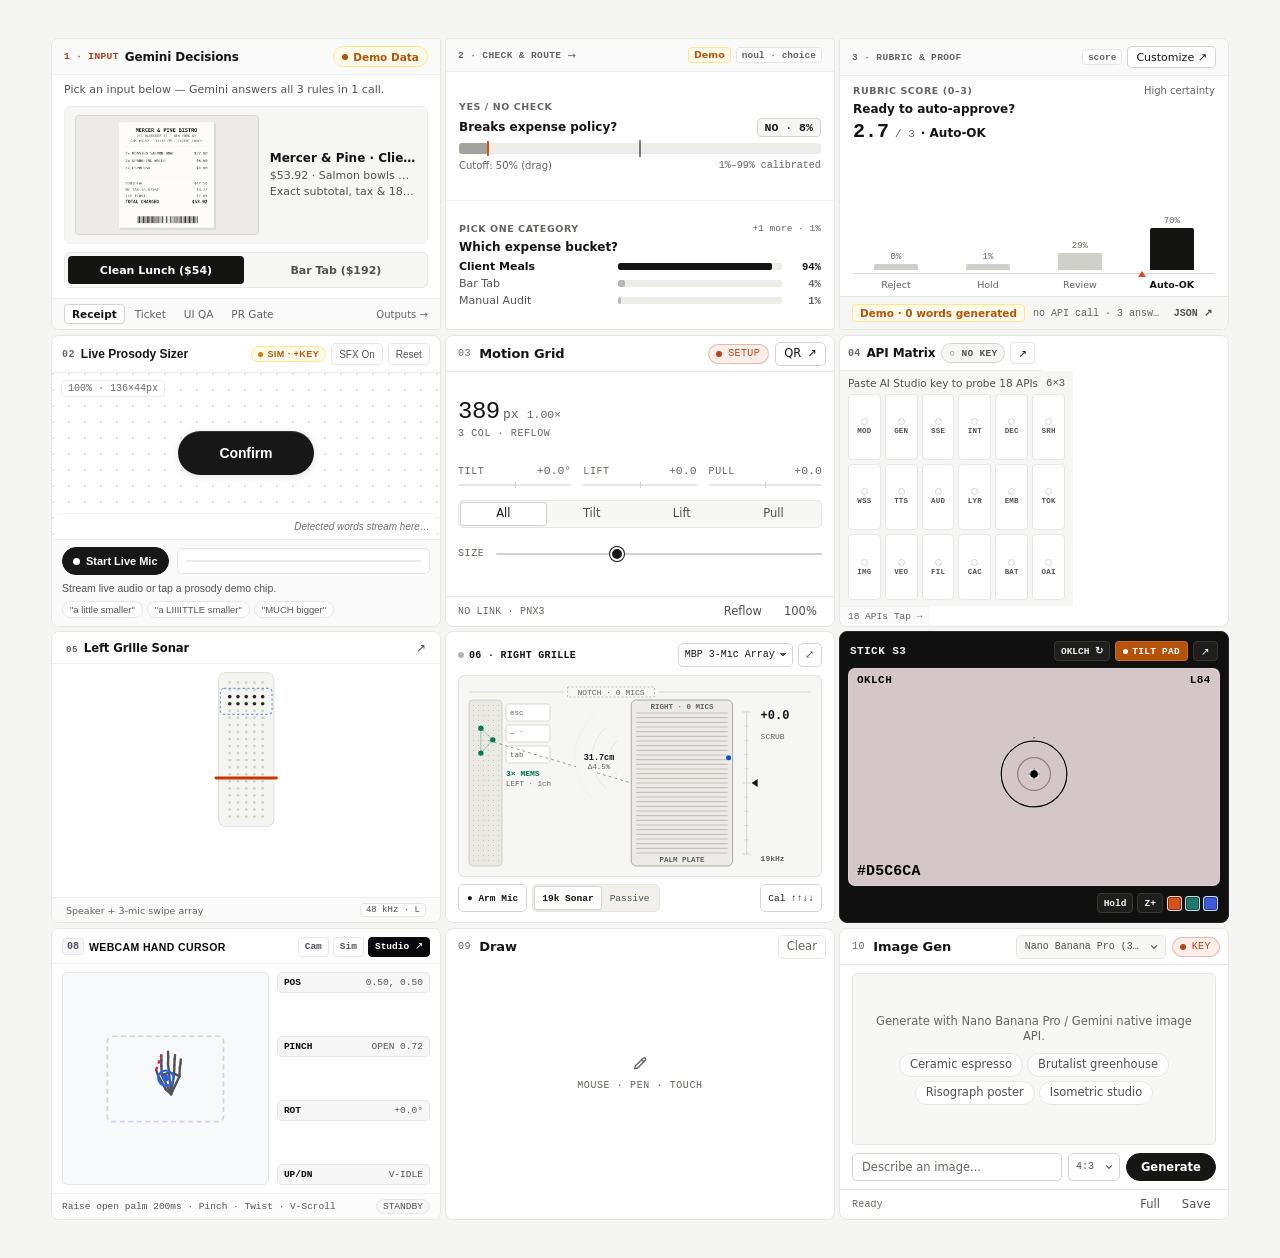
==== commit 10cfdd7d: "Add Cell 10: Gemini Image Gen playground (Nano Banana Pro / 3.1 Flash Image) Agent-Stage: stage-1-la" ====
--- a/index.html
+++ b/index.html
@@ -20,6 +20,7 @@
   <link rel="stylesheet" href="cells/stick-s3/stick-s3.css">
   <link rel="stylesheet" href="cells/hand-gesture/hand-gesture.css">
   <link rel="stylesheet" href="cells/draw/draw.css">
+  <link rel="stylesheet" href="cells/image-gen/image-gen.css">
 </head>
 <body>
   <main class="grid">
@@ -34,6 +35,7 @@
     <section class="cell cell--stick-s3" id="cell-stick-s3" aria-label="M5StickS3 Accelerometer Color Studio prototype"></section>
     <section class="cell cell--hand-gesture" id="cell-hand-gesture" aria-label="Webcam Hand and Spatial Gesture Cursor prototype"></section>
     <section class="cell cell--draw" id="cell-draw" aria-label="Freehand Drawing Sketchpad"></section>
+    <section class="cell cell--image-gen" id="cell-image-gen" aria-label="Gemini Image Generation"></section>
   </main>
 
   <script defer src="ui/tooltip.js"></script>
@@ -69,5 +71,7 @@
   <script defer src="cells/hand-gesture/ui.js"></script>
   <script defer src="cells/draw/engine.js"></script>
   <script defer src="cells/draw/ui.js"></script>
+  <script defer src="cells/image-gen/client.js"></script>
+  <script defer src="cells/image-gen/ui.js"></script>
 </body>
 </html>
--- a/ui/base.css
+++ b/ui/base.css
@@ -86,6 +86,7 @@
   min-height: 100dvh;
   background: var(--ui-paper);
   padding: clamp(16px, 3vw, 40px);
+  font-family: var(--ui-sans);   /* text a cell leaves unstyled no longer falls back to Times */
 }
 
 .grid {
@@ -209,6 +210,32 @@
 
 .ui-tile-foot > :last-child:not(:first-child) {
   margin-left: auto;
+}
+
+/* Overlay head (full-bleed tiles such as Draw): same index/title/actions, no bar.
+   Laid over the body, takes no height, lets strokes start underneath it. */
+.ui-tile-head--overlay {
+  position: absolute;
+  top: 0;
+  left: 0;
+  right: 0;
+  z-index: 2;
+  border-bottom: 0;
+  background: transparent;
+  pointer-events: none;
+}
+
+.ui-tile-head--overlay .ui-tile-actions > * {
+  pointer-events: auto;
+}
+
+.ui-tile-head--overlay :is(.ui-tile-index, .ui-tile-step, .ui-tile-title) {
+  text-shadow: 0 0 4px var(--ui-surface), 0 0 2px var(--ui-surface);
+}
+
+.ui-tile-head--overlay .ui-btn:not(.ui-btn--primary):not([data-tone="attention"]) {
+  background: var(--ui-surface);
+  box-shadow: 0 0 0 2px var(--ui-surface);
 }
 
 .ui-truncate {
@@ -279,6 +306,18 @@
   background: var(--ui-well);
   border-color: var(--ui-ink);
   color: var(--ui-ink);
+}
+
+/* Running / recording state for a quiet button (mic on, array armed): rust, not black. */
+.ui-btn[data-tone="attention"] {
+  background: var(--ui-accent-tint);
+  border-color: var(--ui-accent);
+  color: var(--ui-accent);
+}
+
+.ui-btn[data-tone="attention"]:hover {
+  background: color-mix(in srgb, var(--ui-accent) 16%, var(--ui-surface));
+  border-color: var(--ui-accent);
 }
 
 .ui-btn--sm {
@@ -662,6 +701,7 @@
 }
 
 .ui-dialog {
+  margin: auto;
   padding: 0;
   border: 1px solid var(--ui-hairline);
   border-radius: var(--ui-radius);
@@ -721,7 +761,7 @@
   }
 
   .ui-pill:is(button, a)::after {
-    inset: -5px -5px;             /* dot-only pill still has a 30 x 30 hit area */
+    inset: -5px -2px;             /* 24 x 30 hit area; fits inside 6px action gap */
   }
 }
 
@@ -747,7 +787,7 @@
   width: max-content;
   max-width: min(260px, calc(100vw - 16px));
   height: auto;
-  border: 0;
+  border: 1px solid rgba(255, 255, 255, 0.16);
   border-radius: var(--ui-radius-sm);
   background: var(--ui-ink);
   color: var(--ui-surface);
@@ -814,6 +854,10 @@
 /* 5. Reduced motion ------------------------------------------------------------------------ */
 
 @media (prefers-reduced-motion: reduce) {
+  :root {
+    --ui-dur: 0.01ms;
+  }
+
   .ui-btn,
   .ui-seg > button,
   .ui-pill,
@@ -822,6 +866,10 @@
     transition: none;
   }
 
+  .ui-slider::-moz-range-thumb {
+    transition: none;
+  }
+
   .ui-tip:popover-open,
   .ui-tip.is-open {
     animation: none;
--- a/cells/decisions/decisions.css
+++ b/cells/decisions/decisions.css
@@ -138,6 +138,12 @@
   .grid:not(.is-motion-controlled) > .cell.cell--decisions-input .dc-card-footer {
     padding: 4px 10px;
   }
+
+  /* Tiles 2 + 3 sit below the full-width Input here, so "Outputs →" points down. */
+  .grid:not(.is-motion-controlled) > .cell.cell--decisions-input .dc-step-arrow-glyph {
+    display: inline-block;
+    transform: rotate(90deg);
+  }
 }
 
 /* Hover anticipation when hovering A/B flipper in Cell 1 */
@@ -269,6 +275,28 @@
   border-radius: 4px;
   padding: 1.5px 5px;
   white-space: nowrap;
+}
+
+/* Provenance tag on tiles 2 + 3 ("Demo", "Demo · edited", "Live · edited").
+   Never hidden by the compact container queries: demo numbers must always be labelled. */
+.dc-result-tag {
+  font-family: var(--dc-sans);
+  font-size: 9.5px;
+  font-weight: 700;
+  line-height: 1.3;
+  padding: 1px 5px;
+  border-radius: 4px;
+  border: 1px solid var(--dc-border-strong);
+  background: var(--dc-bg);
+  color: var(--dc-ink-2);
+  white-space: nowrap;
+  flex-shrink: 0;
+}
+
+.dc-result-tag.is-demo {
+  border-color: var(--dc-sim-border);
+  background: var(--dc-sim-bg);
+  color: var(--dc-sim);
 }
 
 /* Mode badge (Demo / Live / Error) */
@@ -848,7 +876,8 @@
   align-items: center;
   gap: 8px;
   min-width: 0;
-  flex-wrap: wrap;
+  /* One line: the badge never shrinks, the meta ellipsizes (a wrapped strip steals the chart's height). */
+  flex-wrap: nowrap;
 }
 
 .dc-zero-badge {
@@ -863,6 +892,14 @@
   font-size: 10.5px;
   font-weight: 700;
   white-space: nowrap;
+  flex-shrink: 0;
+}
+
+/* Simulated "0 words generated": demo amber, not the live green. */
+.dc-zero-badge.is-demo {
+  background: var(--dc-sim-bg);
+  border-color: var(--dc-sim-border);
+  color: var(--dc-sim);
 }
 
 .dc-proof-meta {
@@ -870,6 +907,9 @@
   font-size: 10px;
   color: var(--dc-ink-3);
   white-space: nowrap;
+  overflow: hidden;
+  text-overflow: ellipsis;
+  min-width: 0;
 }
 
 .dc-link-btn {
@@ -1105,6 +1145,7 @@
   .dc-card-bar-lbl { font-size: 8.5px; line-height: 1.1; }
   .dc-proof-strip { padding: 3px 6px; gap: 4px; }
   .dc-zero-badge { font-size: 8.5px; padding: 1px 4px; }
+  .dc-result-tag { font-size: 8.5px; padding: 0 4px; }
   .dc-link-btn { font-size: 8.5px; padding: 1px 3px; }
 }
 
@@ -1661,6 +1702,30 @@
   display: none;
 }
 
+/* Field-level validation: the offending input is outlined and its card lists the messages. */
+.dc-input[aria-invalid="true"],
+.dc-textarea[aria-invalid="true"] {
+  border-color: var(--dc-err);
+  background: var(--dc-err-bg);
+}
+
+.dc-q-card.has-error {
+  border-color: var(--dc-err-border);
+}
+
+.dc-q-errors {
+  display: flex;
+  flex-direction: column;
+  gap: 2px;
+  font-size: 11px;
+  line-height: 1.35;
+  color: var(--dc-err);
+}
+
+.dc-q-errors[hidden] {
+  display: none;
+}
+
 /* Right Pane: Provenance Banner & Tabs */
 .dc-provenance {
   display: flex;
--- a/cells/motion/motion.css
+++ b/cells/motion/motion.css
@@ -1,12 +1,13 @@
 /* ==========================================================================
-   iPhone Motion Grid Controller — Cell #3 & Expanded Pairing Studio
-   Strictly scoped to .cell--motion, .mg-*, .mg-dialog, .mg-hud, and
-   opt-in .grid.is-motion-controlled CSS custom properties.
-   Harmonized with index.html (#fafafa canvas, #ffffff cell, #e5e5e5 border)
-   and cells/decisions/decisions.css (Swiss Instrument palette).
+   Cell 03 Motion Grid: tile, floating resize HUD, pairing dialog.
+   Built on ui/base.css (ui-tile, ui-pill, ui-btn, ui-seg, ui-slider, ui-dialog,
+   --ui-* tokens). Scoped to .cell--motion, .mg-*, .mg-dialog, .mg-hud, plus the
+   page-wide .grid.is-motion-controlled sizing below.
    ========================================================================== */
 
-/* Opt-in grid sizing override (inactive at default 1.00x so initial page is pixel-identical) */
+/* Opt-in grid sizing override (inactive at default 1.00x so initial page is pixel-identical).
+   ui.js writes --mg-cell-w and data-motion-layout. fixed3 maths assumes the 4px grid gap
+   (--ui-grid-gap). Do not change these without ui.js:applyGridSize. */
 .grid.is-motion-controlled {
   max-width: min(92vw, 1600px);
   justify-content: center;
@@ -27,369 +28,99 @@
   }
 }
 
-.cell--motion,
-.mg-dialog,
-.mg-hud {
-  --mg-bg: #ffffff;
-  --mg-canvas: #fafafa;
-  --mg-recess: #f6f6f4;
-  --mg-track: #ecece8;
-  --mg-border: #e5e5e5;
-  --mg-hairline: #efefef;
-  --mg-border-strong: #d4d4d0;
-
-  --mg-ink: #141413;
-  --mg-ink-2: #525250;
-  --mg-ink-3: #666661;
-
-  --mg-accent: #d94f1e;
-  --mg-accent-soft: #fff1eb;
-  --mg-live: #047857;
-  --mg-live-bg: #ecfdf5;
-  --mg-live-border: #a7f3d0;
-  --mg-warn: #b45309;
-  --mg-warn-bg: #fffbeb;
-  --mg-warn-border: #fde68a;
-  --mg-focus: #2563eb;
-
-  --mg-sans: -apple-system, BlinkMacSystemFont, "Inter", "Helvetica Neue", ui-sans-serif, system-ui, sans-serif;
-  --mg-mono: ui-monospace, "SF Mono", "JetBrains Mono", Menlo, Consolas, monospace;
-  --mg-ease: 180ms cubic-bezier(0.16, 1, 0.3, 1);
-
-  font-family: var(--mg-sans);
-  color: var(--mg-ink);
-  -webkit-font-smoothing: antialiased;
-}
-
-.cell--motion :is(button, input):focus-visible,
-.mg-dialog :is(button, input):focus-visible,
-.mg-hud :is(button, input):focus-visible {
-  outline: 2px solid var(--mg-focus);
-  outline-offset: 1px;
-}
-
-.mg-mono {
-  font-family: var(--mg-mono);
+/* Focus for the tipped readouts (tabindex) and the controls base.css does not cover. */
+.cell--motion [tabindex]:focus-visible,
+.mg-qr-frame:focus-visible,
+.mg-input:focus-visible {
+  outline: var(--ui-ring);
+  outline-offset: 2px;
+  border-radius: 2px;
+}
+
+/* ==========================================================================
+   1. Tile (.cell--motion.ui-tile, set by ui.js)
+   ========================================================================== */
+
+.mg-body {
+  flex-direction: row;
+  gap: var(--ui-4);
+}
+
+.mg-main {
+  flex: 1 1 auto;
+  min-width: 0;
+  display: flex;
+  flex-direction: column;
+  justify-content: center;
+  gap: var(--ui-6);
+}
+
+/* Hero: tile width, scale beside it, column meta on its own line so its length never moves them. */
+.mg-hero {
+  display: flex;
+  flex-wrap: wrap;
+  align-items: baseline;
+  column-gap: var(--ui-2);
+  row-gap: var(--ui-1);
+}
+
+/* "PHONE LIVE" and "LIVE · 9Hz" / "LIVE · 60Hz" alternate every second: hold one width. */
+.mg-pill[data-state="live"] .ui-pill-label {
+  min-width: 12.5ch;            /* 11 glyphs plus the 0.04em pill tracking */
+  text-align: center;
   font-variant-numeric: tabular-nums;
 }
 
-/* ==========================================================================
-   1. IN-GRID 4:3 INSTRUMENT CARD
-   ========================================================================== */
-
-.cell--motion {
-  position: relative;
-  overflow: hidden;
-  container-type: inline-size;
-  container-name: mg-card;
-  display: flex;
-  flex-direction: column;
-  background: var(--mg-bg);
-}
-
-/* Header */
-.mg-header {
-  display: flex;
-  align-items: center;
-  justify-content: space-between;
-  gap: 6px;
-  padding: 7px 10px;
-  border-bottom: 1px solid var(--mg-hairline);
-  min-height: 32px;
-  flex-shrink: 0;
-}
-
-.mg-brand {
-  display: flex;
-  align-items: center;
-  gap: 6px;
-  min-width: 0;
-}
-
-.mg-index {
-  font-family: var(--mg-mono);
+.mg-size .ui-readout-unit {
+  font-size: var(--ui-fs-3);
+}
+
+.mg-meta {
+  flex: 0 0 100%;
   font-variant-numeric: tabular-nums;
-  font-size: 10px;
-  font-weight: 600;
-  color: var(--mg-ink-3);
-  letter-spacing: 0.02em;
-}
-
-.mg-title {
-  font-size: 12px;
-  font-weight: 600;
-  letter-spacing: -0.01em;
-  color: var(--mg-ink);
-  white-space: nowrap;
-  overflow: hidden;
-  text-overflow: ellipsis;
-}
-
-.mg-actions {
-  display: flex;
-  align-items: center;
-  gap: 5px;
-  flex-shrink: 0;
-}
-
-.mg-pill {
-  display: inline-flex;
-  align-items: center;
-  gap: 5px;
-  height: 20px;
-  padding: 0 7px;
-  border-radius: 999px;
-  font-family: var(--mg-mono);
-  font-variant-numeric: tabular-nums;
-  font-size: 9.5px;
-  font-weight: 600;
-  letter-spacing: 0.03em;
-  border: 1px solid var(--mg-border-strong);
-  background: var(--mg-recess);
-  color: var(--mg-ink-2);
-  cursor: pointer;
-  white-space: nowrap;
-  transition: filter var(--mg-ease), border-color var(--mg-ease);
-}
-
-.mg-pill:hover {
-  filter: brightness(0.96);
-}
-
-.mg-pill[data-state="live"] {
-  border-color: var(--mg-live-border);
-  background: var(--mg-live-bg);
-  color: var(--mg-live);
-}
-
-.mg-pill[data-state="warn"] {
-  border-color: var(--mg-warn-border);
-  background: var(--mg-warn-bg);
-  color: var(--mg-warn);
-}
-
-.mg-dot {
-  width: 6px;
-  height: 6px;
-  border-radius: 50%;
-  background: currentColor;
-  flex-shrink: 0;
-}
-
-.mg-pill[data-state="live"] .mg-dot {
-  box-shadow: 0 0 0 2px rgba(4, 120, 87, 0.2);
-}
-
-.mg-icon-btn {
-  display: inline-flex;
-  align-items: center;
-  justify-content: center;
-  gap: 3px;
-  height: 22px;
-  padding: 0 7px;
-  border-radius: 4px;
-  border: 1px solid var(--mg-border);
-  background: var(--mg-bg);
-  color: var(--mg-ink);
-  font-family: var(--mg-sans);
-  font-size: 11px;
-  font-weight: 500;
-  cursor: pointer;
-  white-space: nowrap;
-  transition: background var(--mg-ease), border-color var(--mg-ease);
-}
-
-.mg-icon-btn:hover {
-  background: var(--mg-recess);
-  border-color: var(--mg-border-strong);
-}
-
-/* Main split stage inside 4:3 tile */
-.mg-body {
-  flex: 1;
-  min-height: 0;
-  display: grid;
-  grid-template-columns: minmax(108px, 44%) minmax(0, 1fr);
-  gap: 10px;
-  padding: 9px 10px;
-  align-items: center;
-  overflow: hidden;
-}
-
-/* QR stage */
-.mg-qr-col {
-  display: flex;
-  flex-direction: column;
-  align-items: center;
-  justify-content: center;
-  gap: 5px;
-  height: 100%;
-  min-height: 0;
-  min-width: 0;
-}
-
-.mg-qr-frame {
-  position: relative;
-  width: 100%;
-  max-width: 168px;
-  min-height: 0;
-  max-height: calc(100% - 16px);
-  aspect-ratio: 1 / 1;
-  background: #ffffff;
-  border: 1px solid var(--mg-border-strong);
-  border-radius: 6px;
-  padding: 4px;
-  display: flex;
-  align-items: center;
-  justify-content: center;
-  overflow: hidden;
-  cursor: pointer;
-  transition: border-color var(--mg-ease), transform var(--mg-ease);
-}
-
-.mg-qr-frame:hover {
-  border-color: var(--mg-ink);
-}
-
-.mg-qr-frame svg {
-  width: 100%;
-  height: 100%;
-  display: block;
-}
-
-.mg-qr-frame.is-unconfigured {
-  border-style: dashed;
-  background: var(--mg-recess);
-  padding: 8px;
-}
-
-.mg-qr-setup-box {
-  display: flex;
-  flex-direction: column;
-  align-items: center;
-  justify-content: center;
-  text-align: center;
-  gap: 5px;
-}
-
-.mg-qr-setup-title {
-  font-size: 10.5px;
-  font-weight: 600;
-  color: var(--mg-ink);
-  line-height: 1.25;
-}
-
-.mg-qr-setup-sub {
-  font-size: 9.5px;
-  color: var(--mg-ink-2);
-  line-height: 1.3;
-}
-
-.mg-qr-caption {
-  font-family: var(--mg-mono);
-  font-size: 9px;
-  color: var(--mg-ink-3);
-  text-align: center;
-  white-space: nowrap;
-  overflow: hidden;
-  text-overflow: ellipsis;
-  max-width: 100%;
-}
-
-/* Telemetry & Control Column */
-.mg-ctrl-col {
-  display: flex;
-  flex-direction: column;
-  justify-content: center;
-  gap: 7px;
-  height: 100%;
-  min-height: 0;
-  min-width: 0;
-}
-
-.mg-readout-card {
-  display: flex;
-  flex-direction: column;
-  gap: 3px;
-  padding: 6px 8px;
-  border-radius: 5px;
-  background: var(--mg-recess);
-  border: 1px solid var(--mg-hairline);
-}
-
-.mg-readout-top {
-  display: flex;
-  align-items: baseline;
-  justify-content: space-between;
-  gap: 6px;
-}
-
-.mg-size-big {
-  font-family: var(--mg-mono);
-  font-variant-numeric: tabular-nums;
-  font-size: 18px;
-  font-weight: 700;
-  letter-spacing: -0.02em;
-  line-height: 1;
-  color: var(--mg-ink);
-  white-space: nowrap;
-}
-
-.mg-scale-chip {
-  font-family: var(--mg-mono);
-  font-variant-numeric: tabular-nums;
-  font-size: 10.5px;
-  font-weight: 600;
-  color: var(--mg-accent);
-  white-space: nowrap;
-}
-
-.mg-readout-meta {
-  display: flex;
-  align-items: center;
-  justify-content: space-between;
-  gap: 4px;
-  font-family: var(--mg-mono);
-  font-variant-numeric: tabular-nums;
-  font-size: 9.5px;
-  color: var(--mg-ink-3);
-  white-space: nowrap;
-  overflow: hidden;
-}
-
-.mg-readout-meta > span {
-  overflow: hidden;
-  text-overflow: ellipsis;
-}
-
-/* 3-axis accelerometer mini bars */
+}
+
+.mg-lower,
+.mg-controls {
+  display: flex;
+  flex-direction: column;
+  gap: var(--ui-3);
+}
+
+/* Three motion meters: label + value, then a hairline track with a centre tick. */
 .mg-axes {
   display: grid;
   grid-template-columns: repeat(3, minmax(0, 1fr));
-  gap: 5px;
-}
-
-.mg-axis {
-  display: flex;
-  flex-direction: column;
-  gap: 2px;
+  gap: var(--ui-3);
 }
 
 .mg-axis-head {
   display: flex;
+  align-items: baseline;
   justify-content: space-between;
-  font-family: var(--mg-mono);
-  font-variant-numeric: tabular-nums;
-  font-size: 8.5px;
-  color: var(--mg-ink-3);
+  gap: var(--ui-1);
+  margin-bottom: var(--ui-1);
+}
+
+.mg-axis-head .ui-readout {
+  min-width: 6ch;               /* "+55.0°": values change length, the label must not move */
+  text-align: right;
 }
 
 .mg-axis-track {
   position: relative;
-  height: 5px;
-  border-radius: 2px;
-  background: var(--mg-track);
-  overflow: hidden;
+  height: 6px;
+}
+
+.mg-axis-track::before {
+  content: "";
+  position: absolute;
+  left: 0;
+  right: 0;
+  top: 2px;
+  height: 2px;
+  border-radius: 1px;
+  background: var(--ui-hairline);
 }
 
 .mg-axis-mid {
@@ -398,257 +129,155 @@
   top: 0;
   bottom: 0;
   width: 1px;
-  background: var(--mg-border-strong);
+  background: var(--ui-line);
 }
 
 .mg-axis-bar {
   position: absolute;
-  top: 0;
-  bottom: 0;
-  background: var(--mg-ink);
+  top: 2px;
+  height: 2px;
+  background: var(--ui-ink);
   transition: left 60ms linear, width 60ms linear;
 }
 
-.mg-axis-bar.is-accent {
-  background: var(--mg-accent);
-}
-
-/* Segmented controls */
-.mg-seg-row {
-  display: flex;
-  align-items: center;
-  gap: 4px;
-  min-width: 0;
-}
-
 .mg-seg {
-  display: inline-flex;
-  background: #eaeae6;
-  border-radius: 4px;
-  padding: 1.5px;
-  gap: 1px;
-  flex: 1;
-  min-width: 0;
-}
-
-.mg-seg-btn {
-  flex: 1;
-  height: 19px;
-  padding: 0 3px;
-  border: 0;
-  border-radius: 3px;
-  background: transparent;
-  color: var(--mg-ink-2);
-  font-family: var(--mg-sans);
-  font-size: 10px;
-  font-weight: 500;
+  display: flex;
+  width: 100%;
+}
+
+.mg-size-row {
+  display: flex;
+  align-items: center;
+  gap: var(--ui-3);
+}
+
+/* QR column: only while a scannable code exists (ui.js:renderQrTargets sets hidden). */
+.mg-qr-col {
+  flex: 0 0 auto;
+  display: flex;
+  flex-direction: column;
+  align-items: center;
+  justify-content: center;
+  gap: var(--ui-2);
+}
+
+.mg-qr-col[hidden] {
+  display: none;
+}
+
+.mg-qr-frame {
+  appearance: none;
+  display: flex;
+  width: clamp(88px, 28cqi, 168px);
+  aspect-ratio: 1 / 1;
+  padding: var(--ui-1);
+  border: 1px solid var(--ui-hairline);
+  border-radius: var(--ui-radius-sm);
+  background: var(--ui-surface);
   cursor: pointer;
+  transition: border-color var(--ui-dur) var(--ui-ease);
+}
+
+.mg-qr-frame:hover {
+  border-color: var(--ui-ink-3);
+}
+
+.mg-qr-frame svg {
+  display: block;
+  width: 100%;
+  height: 100%;
+}
+
+.mg-qr-caption {
   white-space: nowrap;
 }
 
-.mg-seg-btn[aria-pressed="true"] {
-  background: var(--mg-bg);
-  color: var(--mg-ink);
-  font-weight: 600;
-  box-shadow: 0 1px 1px rgba(0, 0, 0, 0.06);
-}
-
-/* Desktop interactive scale scrub slider */
-.mg-scrub-wrap {
-  display: flex;
-  flex-direction: column;
-  gap: 2px;
-}
-
-.mg-scrub-label {
-  display: flex;
-  justify-content: space-between;
-  font-family: var(--mg-mono);
-  font-size: 9px;
-  color: var(--mg-ink-3);
-  white-space: nowrap;
-}
-
-.mg-slider {
-  width: 100%;
-  height: 14px;
-  accent-color: var(--mg-accent);
-  cursor: ew-resize;
-  margin: 0;
-}
-
-/* Footer */
-.mg-footer {
-  display: flex;
-  align-items: center;
-  justify-content: space-between;
-  gap: 6px;
-  padding: 5px 10px;
-  border-top: 1px solid var(--mg-hairline);
-  background: var(--mg-canvas);
-  font-family: var(--mg-mono);
+/* Footer: transport + session on the left, layout and reset on the right. */
+.mg-link {
   font-variant-numeric: tabular-nums;
-  font-size: 9.5px;
-  color: var(--mg-ink-3);
-  flex-shrink: 0;
 }
 
 .mg-footer-group {
-  display: flex;
-  align-items: center;
-  gap: 6px;
-  min-width: 0;
-}
-
-.mg-chip-btn {
-  display: inline-flex;
-  align-items: center;
-  gap: 4px;
-  height: 19px;
-  padding: 0 6px;
-  border-radius: 3px;
-  border: 1px solid var(--mg-border-strong);
-  background: var(--mg-bg);
-  color: var(--mg-ink);
-  font-family: var(--mg-mono);
+  flex: 0 0 auto;
+  display: flex;
+  align-items: center;
+  gap: var(--ui-1);
+}
+
+.mg-footer .ui-btn {
   font-variant-numeric: tabular-nums;
-  font-size: 9.5px;
-  font-weight: 600;
-  cursor: pointer;
-  white-space: nowrap;
-}
-
-.mg-chip-btn:hover {
-  background: var(--mg-recess);
-}
-
-.mg-chip-btn.is-active {
-  border-color: var(--mg-accent);
-  color: var(--mg-accent);
-  background: var(--mg-accent-soft);
-}
-
-/* Micro-cell takeover overlay when phone shrinks cells very small (140px..245px) */
-.mg-micro {
-  display: none;
-  flex: 1;
-  min-height: 0;
-  flex-direction: column;
-  align-items: center;
-  justify-content: center;
-  gap: 3px;
-  padding: 4px 6px;
-  text-align: center;
-}
-
-.mg-micro-val {
-  font-family: var(--mg-mono);
-  font-variant-numeric: tabular-nums;
-  font-size: 16px;
-  font-weight: 700;
-  line-height: 1.05;
-  color: var(--mg-ink);
-}
-
-.mg-micro-sub {
-  font-family: var(--mg-mono);
-  font-variant-numeric: tabular-nums;
-  font-size: 9.5px;
-  line-height: 1.1;
-  color: var(--mg-accent);
-  font-weight: 600;
-}
-
-.mg-micro-bar {
-  width: 78%;
-  height: 3px;
-  border-radius: 99px;
-  background: var(--mg-track);
-  overflow: hidden;
-}
-
-.mg-micro-fill {
-  height: 100%;
-  background: var(--mg-accent);
-  border-radius: 99px;
-}
-
-/* Container queries for hero, compact, narrow & micro cell widths */
-@container mg-card (min-width: 520px) {
-  .mg-body {
-    padding: 16px 20px;
-    gap: 18px;
-    grid-template-columns: minmax(180px, 46%) minmax(0, 1fr);
-  }
-  .mg-qr-frame {
-    max-width: 248px;
-    padding: 8px;
-  }
-  .mg-ctrl-col {
-    gap: 12px;
-    max-width: 340px;
-  }
-  .mg-size-big {
-    font-size: 24px;
-  }
-}
-
-@container mg-card (max-width: 360px) {
-  .mg-header { padding: 5px 8px; min-height: 28px; }
-  .mg-body { padding: 6px 8px; gap: 7px; grid-template-columns: minmax(86px, 42%) minmax(0, 1fr); }
-  .mg-footer { padding: 4px 8px; }
-  .mg-expand-label { display: none; }
-  .mg-axes { display: none; }
-  .mg-size-big { font-size: 14px; }
-  .mg-ctrl-col { gap: 5px; }
-  .mg-readout-card { padding: 5px 6px; gap: 2px; }
-}
-
-@container mg-card (max-width: 320px) {
-  .mg-qr-setup-sub { display: none; }
-}
-
-@container mg-card (max-width: 300px) {
-  .mg-meta-label { display: none; }
-  .mg-scrub-hint { display: none; }
-}
-
-@container mg-card (max-width: 245px) {
-  .mg-header { padding: 4px 6px; min-height: 24px; }
-  .mg-body { display: none; }
-  .mg-footer { display: none; }
-  /* Keep the compact "↗" studio button: at 2-column phone widths (177px tiles) it is the only
-     route to the QR / pairing studio once the pill hides below 195px. */
-  .mg-actions .mg-icon-btn { height: 20px; padding: 0 6px; }
-  .mg-micro { display: flex; }
-}
-
-@container mg-card (max-width: 195px) {
-  .mg-actions .mg-pill { display: none; }
-  .mg-micro-bar { display: none; }
-  .mg-micro .mg-chip-btn { height: 17px; font-size: 8.5px; padding: 0 5px; }
+}
+
+.mg-reset-btn.is-active {      /* grid is off 1.00x: the reset has something to do */
+  color: var(--ui-ink);
+  border-color: var(--ui-line);
+}
+
+/* Under 420px the QR would squeeze the meters; the pill and QR ↗ still open pairing. */
+@container ui-tile (max-width: 419px) {
+  .mg-qr-col {
+    display: none;
+  }
+}
+
+/* Compact (< 320px tile): hero and size slider, centred. The slider stays because it is the
+   only control that works without a phone. */
+@container ui-tile (max-width: 319px) {
+  .mg-main {
+    justify-content: center;
+    gap: var(--ui-2);
+  }
+
+  .mg-hero {
+    justify-content: center;
+  }
+
+  .mg-meta {
+    text-align: center;
+  }
+}
+
+/* Tiny (< 240px tile, phone grid and slider minimum): header + hero only. The slider row stays
+   while it has focus, so a drag that shrinks this tile does not lose its own handle. */
+@container ui-tile (max-width: 239px) {
+  .mg-hero {
+    flex-direction: column;
+    align-items: center;
+    row-gap: 2px;
+  }
+
+  .mg-size-row:not(:focus-within):not(:active) {
+    display: none;
+  }
+
+  .mg-size-row .ui-label,
+  .mg-main:focus-within .mg-scale {
+    display: none;
+  }
 }
 
 /* ==========================================================================
-   2. FLOATING ACTIVE-RESIZE HUD (visible when resized or phone paired)
+   2. Floating resize HUD (body-level; visible when resized or a phone is paired)
    ========================================================================== */
 
 .mg-hud {
   position: fixed;
-  right: 16px;
-  bottom: 16px;
+  right: var(--ui-4);
+  bottom: var(--ui-4);
   z-index: 900;
   display: none;
   align-items: center;
-  gap: 8px;
-  padding: 6px 10px;
+  gap: var(--ui-2);
+  max-width: calc(100vw - 2 * var(--ui-4));
+  min-height: 36px;
+  padding: var(--ui-1) var(--ui-1) var(--ui-1) var(--ui-3);
+  border: 1px solid var(--ui-hairline);
   border-radius: 999px;
-  background: rgba(20, 20, 19, 0.92);
-  color: #f7f7f5;
-  border: 1px solid rgba(255, 255, 255, 0.14);
-  box-shadow: 0 10px 28px rgba(0, 0, 0, 0.18);
-  backdrop-filter: blur(8px);
-  font-size: 11px;
+  background: var(--ui-surface);
+  color: var(--ui-ink);
+  box-shadow: var(--ui-shadow-pop);
+  font-family: var(--ui-sans);
+  -webkit-font-smoothing: antialiased;
 }
 
 .mg-hud.is-visible {
@@ -656,37 +285,26 @@
 }
 
 .mg-hud-dot {
-  width: 7px;
-  height: 7px;
+  flex: 0 0 auto;
+  width: 6px;
+  height: 6px;
   border-radius: 50%;
-  background: #f59e0b;
+  background: var(--ui-ink-3);
 }
 
 .mg-hud[data-live="true"] .mg-hud-dot {
-  background: #10b981;
+  background: var(--ui-positive);
 }
 
 .mg-hud-val {
-  font-family: var(--mg-mono);
-  font-variant-numeric: tabular-nums;
-  font-weight: 600;
-  letter-spacing: 0.01em;
+  min-width: 0;
+  overflow: hidden;
+  text-overflow: ellipsis;
 }
 
 .mg-hud-btn {
-  border: 1px solid rgba(255, 255, 255, 0.22);
-  background: rgba(255, 255, 255, 0.08);
-  color: #ffffff;
-  font-family: var(--mg-mono);
-  font-size: 10px;
-  font-weight: 600;
+  flex: 0 0 auto;
   border-radius: 999px;
-  padding: 3px 8px;
-  cursor: pointer;
-}
-
-.mg-hud-btn:hover {
-  background: rgba(255, 255, 255, 0.18);
 }
 
 .mg-hud-btn[hidden] {
@@ -694,210 +312,167 @@
 }
 
 /* ==========================================================================
-   3. EXPANDED PAIRING STUDIO (<dialog>)
+   3. Pairing dialog (ui-dialog + ui-studio-bar)
    ========================================================================== */
 
 .mg-dialog {
   margin: auto;
-  padding: 0;
-  border: 1px solid var(--mg-border-strong);
-  border-radius: 10px;
-  width: min(820px, calc(100vw - 24px));
-  max-height: calc(100dvh - 24px);
-  background: var(--mg-bg);
-  box-shadow: 0 24px 60px rgba(20, 20, 19, 0.18);
+  width: min(820px, calc(100vw - 32px));
   overflow: hidden;
 }
 
 .mg-dialog[open] {
   display: flex;
   flex-direction: column;
-}
-
-.mg-dialog::backdrop {
-  background: rgba(244, 244, 242, 0.78);
-  backdrop-filter: blur(5px);
-}
-
-.mg-dlg-bar {
-  display: flex;
-  align-items: center;
-  justify-content: space-between;
-  gap: 10px;
-  padding: 12px 16px;
-  border-bottom: 1px solid var(--mg-border);
-}
-
-.mg-dlg-title {
-  font-size: 14px;
-  font-weight: 600;
-  letter-spacing: -0.01em;
 }
 
 .mg-dlg-body {
   display: grid;
-  grid-template-columns: 280px minmax(0, 1fr);
-  gap: 20px;
-  padding: 18px;
+  grid-template-columns: 264px minmax(0, 1fr);
+  gap: var(--ui-6);
+  padding: var(--ui-6);
   overflow-y: auto;
 }
 
 @media (max-width: 680px) {
   .mg-dlg-body {
-    grid-template-columns: 1fr;
+    grid-template-columns: minmax(0, 1fr);
+    gap: var(--ui-4);
+    padding: var(--ui-4);
   }
 }
 
 .mg-dlg-qr-panel {
   display: flex;
   flex-direction: column;
-  align-items: center;
-  gap: 10px;
+  gap: var(--ui-2);
+  min-width: 0;
 }
 
 .mg-dlg-qr-box {
-  width: 248px;
-  height: 248px;
-  background: #ffffff;
-  border: 1px solid var(--mg-border-strong);
-  border-radius: 8px;
-  padding: 8px;
   display: flex;
   align-items: center;
   justify-content: center;
+  align-self: center;
+  width: 100%;
+  max-width: 264px;
+  aspect-ratio: 1 / 1;
+  padding: var(--ui-2);
+  border: 1px solid var(--ui-hairline);
+  border-radius: var(--ui-radius-sm);
+  background: var(--ui-surface);
+}
+
+.mg-dlg-qr-box.is-empty {
+  border-style: dashed;
+  border-color: var(--ui-line);
+  background: var(--ui-well);
 }
 
 .mg-dlg-qr-box svg {
+  display: block;
   width: 100%;
   height: 100%;
-  display: block;
+}
+
+.mg-qr-setup-box {
+  display: flex;
+  flex-direction: column;
+  align-items: center;
+  gap: var(--ui-2);
+  padding: var(--ui-4);
+  text-align: center;
+}
+
+.mg-qr-setup-sub {
+  max-width: 22em;
+  font: 400 var(--ui-fs-2) / 1.45 var(--ui-sans);
+  color: var(--ui-ink-2);
 }
 
 .mg-dlg-url {
-  width: 100%;
-  font-family: var(--mg-mono);
-  font-size: 10px;
-  color: var(--mg-ink-2);
-  background: var(--mg-recess);
-  border: 1px solid var(--mg-border);
-  border-radius: 5px;
-  padding: 6px 8px;
+  padding: var(--ui-2);
+  border-radius: var(--ui-radius-sm);
+  background: var(--ui-well);
+  font: 400 var(--ui-fs-1) / 1.5 var(--ui-mono);
+  color: var(--ui-ink-2);
   word-break: break-all;
-  line-height: 1.4;
+}
+
+.mg-dlg-actions {
+  display: grid;
+  grid-template-columns: 1fr 1fr;
+  gap: var(--ui-2);
 }
 
 .mg-dlg-side {
   display: flex;
   flex-direction: column;
-  gap: 14px;
+  gap: var(--ui-6);
   min-width: 0;
 }
 
 .mg-dlg-section {
   display: flex;
   flex-direction: column;
-  gap: 6px;
-}
-
-.mg-dlg-label {
-  font-family: var(--mg-mono);
-  font-size: 10px;
-  font-weight: 600;
-  letter-spacing: 0.04em;
-  text-transform: uppercase;
-  color: var(--mg-ink-3);
+  gap: var(--ui-2);
 }
 
 .mg-dlg-note {
-  font-size: 12px;
-  line-height: 1.45;
-  color: var(--mg-ink-2);
-}
-
-.mg-dlg-err {
-  font-family: var(--mg-mono);
-  font-size: 10.5px;
-  color: var(--mg-warn);
+  max-width: 60ch;
+  font: 400 var(--ui-fs-3) / 1.5 var(--ui-sans);
+  color: var(--ui-ink-2);
 }
 
 .mg-cmd-box {
   display: flex;
   align-items: center;
   justify-content: space-between;
-  gap: 8px;
-  padding: 7px 9px;
-  border-radius: 6px;
-  background: #141413;
-  color: #f7f7f5;
-  font-family: var(--mg-mono);
-  font-size: 11px;
+  gap: var(--ui-2);
+  padding: var(--ui-1) var(--ui-1) var(--ui-1) var(--ui-3);
+  font: 500 var(--ui-fs-2) / 1 var(--ui-mono);
+  color: var(--ui-ink);
 }
 
 .mg-cmd-box code {
+  min-width: 0;
   overflow-x: auto;
   white-space: nowrap;
+  font: inherit;
 }
 
 .mg-input-row {
   display: flex;
-  gap: 6px;
+  gap: var(--ui-2);
 }
 
 .mg-input {
-  flex: 1;
-  min-width: 0;
-  height: 30px;
-  padding: 0 9px;
-  border-radius: 5px;
-  border: 1px solid var(--mg-border-strong);
-  background: var(--mg-bg);
-  color: var(--mg-ink);
-  font-family: var(--mg-mono);
-  font-size: 11px;
-}
-
-.mg-btn {
-  display: inline-flex;
-  align-items: center;
-  justify-content: center;
-  gap: 5px;
-  height: 30px;
-  padding: 0 11px;
-  border-radius: 5px;
-  border: 1px solid var(--mg-border-strong);
-  background: var(--mg-bg);
-  color: var(--mg-ink);
-  font-family: var(--mg-sans);
-  font-size: 12px;
-  font-weight: 500;
-  cursor: pointer;
-  white-space: nowrap;
-}
-
-.mg-btn:hover {
-  background: var(--mg-recess);
-}
-
-.mg-btn--dark {
-  background: var(--mg-ink);
-  border-color: var(--mg-ink);
-  color: #ffffff;
-}
-
-.mg-btn--dark:hover {
-  background: #2b2b29;
-}
-
-.mg-btn--sm {
-  height: 24px;
-  padding: 0 8px;
-  font-size: 11px;
+  flex: 1 1 auto;
+  min-width: 0;
+  height: var(--ui-ctl-h);
+  padding: 0 var(--ui-2);
+  border: 1px solid var(--ui-line);
+  border-radius: var(--ui-radius-sm);
+  background: var(--ui-surface);
+  color: var(--ui-ink);
+  font: 400 var(--ui-fs-2) / 1 var(--ui-mono);
+}
+
+.mg-input::placeholder {
+  color: var(--ui-ink-3);
+}
+
+.mg-dlg-err {
+  font: 400 var(--ui-fs-2) / 1.4 var(--ui-mono);
+  color: var(--ui-accent);
+}
+
+.mg-dlg-err:empty {
+  display: none;
 }
 
 @media (prefers-reduced-motion: reduce) {
   .grid.is-motion-controlled,
-  .mg-pill,
-  .mg-icon-btn,
   .mg-qr-frame,
   .mg-axis-bar {
     transition: none !important;
--- a/cells/left-grille/left-grille.css
+++ b/cells/left-grille/left-grille.css
@@ -25,7 +25,11 @@
   --lg-mono: ui-monospace, "SF Mono", "JetBrains Mono", Menlo, Consolas, monospace;
 }
 
-main.grid[hidden],
+/* `index.html` gives `.grid` an author `display: grid`, which beats the UA `[hidden]` rule, so this
+   page hides the main grid itself, but only while it is the page being shown (the hand-gesture
+   Studio carries its own equivalent rule). The fixed `.mg-hud` belongs to Cell 03 and scales the
+   hidden main grid, so it is hidden whenever that grid is hidden. */
+body:has(> .lg-secondary-page:not([hidden])) > main.grid[hidden],
 .lg-secondary-page[hidden],
 body:has(main.grid[hidden]) .mg-hud {
   display: none !important;
@@ -818,6 +822,23 @@
   outline-offset: 1px;
 }
 
+.lg-mini-btn:disabled {
+  opacity: 0.45;
+  cursor: not-allowed;
+}
+
+.lg-mini-btn--primary {
+  background: var(--lg-ink);
+  border-color: var(--lg-ink);
+  color: #ffffff;
+}
+
+.lg-mini-btn--primary:hover:not(:disabled) {
+  background: #282826;
+  border-color: #282826;
+  color: #ffffff;
+}
+
 /* Tier 3: Live 2-Trace Acoustic Trajectory & Doppler Scope */
 .lg-scope-box {
   position: relative;
@@ -858,31 +879,134 @@
   inset: 0;
   border-radius: 6px;
   border: 1px solid var(--lg-well-border);
-  background: rgba(255, 255, 255, 0.96);
+  background: rgba(255, 255, 255, 0.97);
   backdrop-filter: blur(3px);
-  padding: 6px 8px;
+  padding: clamp(5px, 1.8cqw, 9px) clamp(6px, 2cqw, 10px);
   display: flex;
   flex-direction: column;
-  justify-content: center;
-  gap: 6px;
+  justify-content: space-between;
+  gap: clamp(3px, 1.2cqw, 6px);
   z-index: 4;
   overflow-y: auto;
 }
 
-.lg-inline-overlay[hidden] {
+.lg-inline-overlay[hidden],
+.lg-cal-head[hidden],
+.lg-cal-subhint[hidden] {
   display: none !important;
 }
 
+.lg-cal-head {
+  display: flex;
+  align-items: center;
+  justify-content: space-between;
+  gap: 6px;
+  min-width: 0;
+}
+
+.lg-cal-head-left {
+  display: flex;
+  align-items: center;
+  gap: 4px;
+  min-width: 0;
+  flex-wrap: nowrap;
+}
+
+.lg-cal-step-pill {
+  font-family: var(--lg-mono);
+  font-size: clamp(7.5px, 1.9cqw, 9.5px);
+  font-weight: 700;
+  color: var(--lg-ink);
+  background: var(--lg-well);
+  border: 1px solid var(--lg-well-border);
+  border-radius: 4px;
+  padding: 1px 5px;
+  white-space: nowrap;
+  font-variant-numeric: tabular-nums;
+}
+
+.lg-cal-disk-badge {
+  font-family: var(--lg-mono);
+  font-size: clamp(7px, 1.8cqw, 9px);
+  font-weight: 600;
+  color: var(--lg-ink-sec);
+  background: var(--lg-well);
+  border: 1px solid var(--lg-well-border);
+  border-radius: 4px;
+  padding: 1px 5px;
+  white-space: nowrap;
+}
+
+.lg-cal-disk-badge[data-online="true"] {
+  color: var(--lg-ok);
+  background: var(--lg-ok-soft);
+  border-color: rgba(4, 120, 87, 0.28);
+}
+
+.lg-cal-meter {
+  display: flex;
+  align-items: center;
+  gap: 4px;
+  flex: 1 1 36px;
+  min-width: 30px;
+  max-width: 88px;
+}
+
+.lg-cal-meter-track {
+  flex: 1 1 auto;
+  height: 5px;
+  border-radius: 3px;
+  background: #e4e4e0;
+  overflow: hidden;
+}
+
+.lg-cal-meter-fill {
+  height: 100%;
+  width: 4%;
+  border-radius: 3px;
+  background: var(--lg-ink-muted);
+  transition: width 60ms linear, background-color 90ms ease;
+}
+
+.lg-cal-meter-fill[data-hot="true"] {
+  background: var(--lg-ok);
+}
+
+.lg-cal-meter-db {
+  font-family: var(--lg-mono);
+  font-size: clamp(7px, 1.8cqw, 8.5px);
+  color: var(--lg-ink-sec);
+  font-variant-numeric: tabular-nums;
+  white-space: nowrap;
+}
+
 .lg-overlay-text {
-  font-size: clamp(9px, 2.4cqw, 11.5px);
-  line-height: 1.3;
-  color: var(--lg-ink);
+  font-size: clamp(8.5px, 2.3cqw, 11.5px);
+  font-weight: 600;
+  line-height: 1.25;
+  color: var(--lg-ink);
+}
+
+.lg-cal-subhint {
+  font-family: var(--lg-mono);
+  font-size: clamp(7.5px, 1.8cqw, 9px);
+  line-height: 1.2;
+  color: var(--lg-ink-muted);
+  white-space: nowrap;
+  overflow: hidden;
+  text-overflow: ellipsis;
+}
+
+.lg-cal-subhint[data-warn="true"] {
+  color: var(--lg-down);
+  font-weight: 600;
+  white-space: normal;
 }
 
 .lg-overlay-row {
   display: flex;
   align-items: center;
-  gap: 4px;
+  gap: 3px;
   flex-wrap: wrap;
 }
 
@@ -902,7 +1026,8 @@
   .lg-portal-needle,
   .lg-portal-arrow,
   .lg-sigma-band,
-  .lg-span-ribbon {
+  .lg-span-ribbon,
+  .lg-cal-meter-fill {
     transition: none;
   }
 }
@@ -911,7 +1036,8 @@
 @container (max-width: 335px) {
   .lg-btn--sonar,
   .lg-sub-meta,
-  .lg-scope-caption {
+  .lg-scope-caption,
+  .lg-cal-meter-db {
     display: none;
   }
   .lg-sim-actions .lg-mini-btn--flip {
@@ -928,7 +1054,8 @@
   .lg-mic-zone-badge,
   .lg-scope-box,
   .lg-conf-badge,
-  .lg-dist-tag--cm {
+  .lg-dist-tag--cm,
+  .lg-cal-subhint:not([data-warn="true"]) {
     display: none;
   }
   .lg-dir-text,
@@ -939,4 +1066,9 @@
     grid-template-rows: auto auto;
     align-content: center;
   }
-}
+  /* Sim ↑/↓ wrap under the TOP/BTM pair instead of overlapping it (~120 px column at 390 px) */
+  .lg-tier-dist {
+    flex-wrap: wrap;
+    row-gap: 3px;
+  }
+}
--- a/cells/stick-s3/stick-s3.css
+++ b/cells/stick-s3/stick-s3.css
@@ -1,8 +1,8 @@
 /* ==========================================================================
    M5StickS3 Accelerometer Color Studio — Cell #07 & Hardware Twin Workbench
    Strictly scoped to .cell--stick-s3, .s3-*, and .s3-dialog.
-   Full-bleed living pigment cell with D65 Matte Swiss Paper HUD capsules
-   (>= 15.8:1 WCAG AAA) and hysteresis-protected Gravity Dome reticle.
+   #101010 obsidian instrument bezel + dominant .s3-stage hero color swatch card
+   mirroring the physical M5StickS3 135x240 LCD layout.
    ========================================================================== */
 
 .cell--stick-s3,
@@ -11,7 +11,6 @@
   --s3-paper-solid: #ffffff;
   --s3-canvas: #fafafa;
   --s3-recess: #f6f6f4;
-  --s3-track: #eaeae6;
   --s3-border: #e5e5e5;
   --s3-hairline: #efefef;
   --s3-capsule-border: rgba(20, 20, 19, 0.14);
@@ -20,19 +19,8 @@
   --s3-ink-2: #525250;
   --s3-ink-3: #63635f;
 
-  --s3-signal: #d94f1e;
-  --s3-signal-ink: #b43a10;
-  --s3-signal-bg: #fff1eb;
-
-  --s3-live: #047857;
-  --s3-live-bg: #ecfdf5;
-  --s3-live-border: #a7f3d0;
-
-  --s3-sim: #b45309;
-  --s3-sim-bg: #fffbeb;
-  --s3-sim-border: #fde68a;
-
   --s3-focus: #2563eb;
+  --s3-focus-dark: #60a5fa;
   --s3-sans: -apple-system, BlinkMacSystemFont, "Inter", "Helvetica Neue", ui-sans-serif, system-ui, sans-serif;
   --s3-mono: ui-monospace, "SF Mono", "JetBrains Mono", Menlo, Consolas, monospace;
   --s3-ease: 180ms cubic-bezier(0.16, 1, 0.3, 1);
@@ -75,9 +63,8 @@
 
 .cell.cell--stick-s3,
 .cell--stick-s3 {
-  --s3-live-hex: #D5C8C0;
+  --s3-live-hex: #D5C6CA;
   --s3-reticle-ink: #000000;
-  --s3-reticle-stroke: rgba(8, 8, 8, 0.62);
   --s3-reticle-halo: rgba(255, 255, 255, 0.42);
   --s3-dome-well: rgba(255, 255, 255, 0.10);
 
@@ -88,15 +75,19 @@
   display: flex;
   flex-direction: column;
   justify-content: space-between;
-  padding: 8px;
-  gap: 6px;
+  padding: clamp(6px, 2cqi, 8px);
+  gap: clamp(4px, 1.5cqi, 6px);
   background: #101010;
   border-color: #282826;
   color: #f5f5f3;
   user-select: none;
 }
 
-.cell--stick-s3 button:focus-visible,
+.cell--stick-s3 button:focus-visible {
+  outline: 2px solid var(--s3-focus-dark);
+  outline-offset: 2px;
+}
+
 .s3-dialog button:focus-visible,
 .s3-dialog input:focus-visible {
   outline: 2px solid var(--s3-focus);
@@ -306,9 +297,9 @@
 
 .s3-dome-pad {
   position: relative;
-  width: clamp(50px, 21cqi, 84px);
+  width: clamp(44px, 21cqi, 84px);
+  max-width: 100%;
   aspect-ratio: 1 / 1;
-  max-height: 100%;
   border-radius: 50%;
   background: transparent;
   cursor: grab;
@@ -424,10 +415,6 @@
   background: var(--s3-dome-well);
 }
 
-.s3-hex-dot {
-  display: none;
-}
-
 .s3-oklch-spec {
   font-size: 10.5px;
   font-weight: 700;
@@ -614,25 +601,28 @@
   .s3-xyz-bars {
     display: none;
   }
-  .cell.cell--stick-s3,
-  .cell--stick-s3 {
-    padding: 6px;
-    gap: 4px;
+  .s3-stage {
+    padding: 5px 8px;
   }
   .s3-swatch-strip .s3-swatch-dot:nth-child(n+4) {
     display: none;
   }
 }
 
+@container s3-card (max-width: 280px) {
+  .s3-brand {
+    display: none;
+  }
+  .s3-hud-top {
+    justify-content: flex-end;
+  }
+}
+
 @container s3-card (max-width: 235px) {
-  .s3-brand,
   .s3-stage,
   .s3-hud-bottom,
   .s3-mode-cycle {
     display: none;
-  }
-  .s3-hud-top {
-    justify-content: flex-end;
   }
   .s3-micro {
     display: flex;
@@ -722,7 +712,8 @@
 
 @media (max-width: 760px) {
   .s3-dlg-body {
-    grid-template-columns: 1fr;
+    /* minmax(0, …): a bare 1fr track grows to min-content and the body scrolled sideways at 390px */
+    grid-template-columns: minmax(0, 1fr);
   }
 }
 
@@ -918,6 +909,7 @@
   font-weight: 600;
   color: var(--s3-ink);
   display: flex;
+  flex-wrap: wrap;
   align-items: center;
   justify-content: space-between;
   gap: 8px;
--- a/cells/hand-gesture/hand-gesture.css
+++ b/cells/hand-gesture/hand-gesture.css
@@ -15,16 +15,54 @@
   --hg-border-strong: #d4d4d8;
   --hg-ink: #09090b;
   --hg-ink-sec: #52525b;
-  --hg-ink-muted: #71717a;
+  --hg-ink-muted: #52525b;
   --hg-cobalt: #2563eb;
   --hg-vermilion: #e11d48;
   --hg-emerald: #059669;
+  --hg-emerald-ink: #047857;
   --hg-amber: #d97706;
+  --hg-amber-ink: #b45309;
   --hg-sans: -apple-system, BlinkMacSystemFont, "Inter", "Segoe UI", Roboto, sans-serif;
   --hg-mono: ui-monospace, "SF Mono", "JetBrains Mono", Menlo, Consolas, monospace;
   font-family: var(--hg-sans);
   color: var(--hg-ink);
   -webkit-font-smoothing: antialiased;
+}
+
+main.grid[hidden],
+body:has(> .hg-secondary-page:not([hidden])) > main.grid[hidden],
+.hg-secondary-page[hidden] {
+  display: none !important;
+}
+
+/* Spatial Homothety View Transition (Cell 08 <-> Secondary 9-Cell Studio) */
+::view-transition-group(hg-stage-portal),
+::view-transition-old(hg-stage-portal),
+::view-transition-new(hg-stage-portal) {
+  animation-duration: 280ms;
+  animation-timing-function: cubic-bezier(0.22, 1, 0.36, 1);
+}
+
+::view-transition-old(hg-stage-portal),
+::view-transition-new(hg-stage-portal) {
+  object-fit: cover;
+  object-position: left top;
+  overflow: clip;
+  border-radius: 8px;
+}
+
+@media (prefers-reduced-motion: reduce) {
+  ::view-transition-group(hg-stage-portal),
+  ::view-transition-old(hg-stage-portal),
+  ::view-transition-new(hg-stage-portal) {
+    animation-duration: 1ms;
+  }
+  .hg-btn,
+  .hg-wb-cell,
+  .hg-schmitt-fill,
+  .hg-spatial-cursor {
+    transition: none;
+  }
 }
 
 .cell--hand-gesture {
@@ -97,6 +135,8 @@
 }
 
 .hg-btn {
+  position: relative;
+  min-width: 24px;
   appearance: none;
   border: 1px solid var(--hg-border);
   background: #ffffff;
@@ -109,6 +149,11 @@
   user-select: none;
   transition: background 90ms ease, border-color 90ms ease, color 90ms ease;
 }
+.hg-btn::after {
+  content: "";
+  position: absolute;
+  inset: -5px -1px;
+}
 .hg-btn:hover {
   background: var(--hg-subtle);
   border-color: var(--hg-border-strong);
@@ -123,7 +168,7 @@
 .hg-btn--warn[aria-pressed="true"] {
   background: #fffbeb;
   border-color: #fcd34d;
-  color: var(--hg-amber);
+  color: var(--hg-amber-ink);
 }
 .hg-btn--primary {
   background: var(--hg-ink);
@@ -258,12 +303,12 @@
 .hg-portal-pill.is-armed {
   background: #ecfdf5;
   border-color: #a7f3d0;
-  color: var(--hg-emerald);
+  color: var(--hg-emerald-ink);
 }
 .hg-portal-pill.is-warn {
   background: #fffbeb;
   border-color: #fde68a;
-  color: var(--hg-amber);
+  color: var(--hg-amber-ink);
 }
 
 @container (max-width: 320px) {
@@ -275,7 +320,17 @@
   .hg-portal-foot { padding: 4px 7px; font-size: 8.5px; }
   .hg-btn { font-size: 8.5px; padding: 3px 5px; }
 }
-@container (max-height: 190px) {
+@container (max-width: 210px) {
+  .hg-portal-head { padding: 4px 5px; gap: 3px; }
+  .hg-portal-head .hg-idx-badge { display: none; }
+  .hg-portal-title { font-size: 8.5px; letter-spacing: 0.01em; }
+  .hg-portal-actions { gap: 2px; }
+  .hg-portal-actions .hg-btn { font-size: 8px; padding: 2px 4px; min-width: 20px; }
+  .hg-portal-stage { padding: 4px 5px; }
+  .hg-portal-foot { padding: 3px 5px; font-size: 8px; gap: 4px; }
+  .hg-portal-pill { padding: 1px 4px; font-size: 8px; }
+}
+@container (max-height: 155px) {
   .hg-mini-primitives { display: none; }
   .hg-portal-stage { grid-template-columns: 1fr; }
 }
@@ -375,7 +430,7 @@
 .hg-gate-pill.is-pass .hg-gate-dot { background: var(--hg-emerald); }
 .hg-gate-pill.is-active { color: var(--hg-cobalt); border-color: #bfdbfe; background: #eff6ff; }
 .hg-gate-pill.is-active .hg-gate-dot { background: var(--hg-cobalt); }
-.hg-gate-pill.is-warn { color: var(--hg-amber); border-color: #fde68a; background: #fffbeb; }
+.hg-gate-pill.is-warn { color: var(--hg-amber-ink); border-color: #fde68a; background: #fffbeb; }
 .hg-gate-pill.is-warn .hg-gate-dot { background: var(--hg-amber); }
 
 .hg-wb-fps {
@@ -518,7 +573,17 @@
 }
 
 /* Cell 02: XY Locus & Scope */
-.hg-scope-canvas { width: 100%; height: 100%; display: block; flex: 1 1 auto; min-height: 0; cursor: crosshair; touch-action: none; }
+.hg-scope-canvas {
+  position: absolute;
+  inset: 0;
+  width: 100%;
+  height: 100%;
+  min-width: 0;
+  min-height: 0;
+  display: block;
+  cursor: crosshair;
+  touch-action: none;
+}
 
 /* Cell 03: Schmitt Pinch Matrix */
 .hg-schmitt-meter { display: flex; flex-direction: column; gap: 3px; flex-shrink: 0; }
@@ -528,14 +593,17 @@
 .hg-schmitt-fill.is-damped { background: var(--hg-amber); }
 .hg-schmitt-mark { position: absolute; top: 0; bottom: 0; width: 1.5px; background: var(--hg-ink); opacity: 0.55; }
 .hg-schmitt-labels { display: flex; justify-content: space-between; font: 9px var(--hg-mono); color: var(--hg-ink-muted); }
-.hg-pinch-matrix { flex: 1 1 auto; min-height: 0; display: grid; grid-template-columns: repeat(3, minmax(0, 1fr)); grid-template-rows: repeat(3, minmax(0, 1fr)); gap: 4px; }
+.hg-pinch-matrix { flex: 1 1 auto; min-height: 0; min-width: 0; display: grid; grid-template-columns: repeat(3, minmax(0, 1fr)); grid-template-rows: repeat(3, minmax(0, 1fr)); gap: 4px; }
 .hg-matrix-pad {
   appearance: none;
   border: 1px solid var(--hg-border);
   border-radius: 6px;
   background: var(--hg-subtle);
   color: var(--hg-ink-sec);
-  font: 600 10px var(--hg-mono);
+  font: 600 10px/1 var(--hg-mono);
+  padding: 0;
+  min-width: 0;
+  min-height: 0;
   display: flex;
   flex-direction: column;
   align-items: center;
@@ -552,12 +620,12 @@
   box-shadow: inset 0 0 0 1px rgba(37, 99, 235, 0.12);
 }
 .hg-matrix-pad.is-locking { border-color: var(--hg-amber); }
-.hg-pad-led { width: 5px; height: 5px; border-radius: 50%; background: #d4d4d8; }
+.hg-pad-led { width: 5px; height: 5px; border-radius: 50%; background: #d4d4d8; flex-shrink: 0; }
 .hg-matrix-pad[aria-pressed="true"] .hg-pad-led { background: var(--hg-cobalt); }
 
 /* Cell 04: Rotary Dial */
-.hg-dial-wrap { position: relative; flex: 1 1 auto; min-height: 0; display: flex; align-items: center; justify-content: center; touch-action: none; cursor: ns-resize; }
-.hg-dial-canvas { width: 100%; height: 100%; display: block; }
+.hg-dial-wrap { position: relative; flex: 1 1 auto; min-height: 0; min-width: 0; overflow: hidden; display: flex; align-items: center; justify-content: center; touch-action: none; cursor: ns-resize; }
+.hg-dial-canvas { position: absolute; inset: 0; width: 100%; height: 100%; min-width: 0; min-height: 0; display: block; }
 
 /* Cell 05: Spatial Transform Stage */
 .hg-stage-viewport {
@@ -604,12 +672,12 @@
 .hg-stage-handle--tr { top: -4px; right: -4px; }
 .hg-stage-handle--bl { bottom: -4px; left: -4px; }
 .hg-stage-handle--br { bottom: -4px; right: -4px; }
-.hg-stage-card-label { font: 600 9px var(--hg-mono); color: var(--hg-cobalt); letter-spacing: 0.03em; }
-.hg-stage-card-vec { flex: 1; display: flex; align-items: center; justify-content: center; }
-.hg-stage-card-coords { font: 8.5px var(--hg-mono); font-variant-numeric: tabular-nums; color: var(--hg-ink-muted); display: flex; justify-content: space-between; }
+.hg-stage-card-label { font: 600 9px var(--hg-mono); color: var(--hg-cobalt); letter-spacing: 0.03em; white-space: nowrap; overflow: hidden; text-overflow: ellipsis; }
+.hg-stage-card-vec { flex: 1; display: flex; align-items: center; justify-content: center; min-height: 0; }
+.hg-stage-card-coords { font: 8.5px var(--hg-mono); font-variant-numeric: tabular-nums; color: var(--hg-ink-muted); display: flex; justify-content: space-between; gap: 4px; }
 
 /* Cell 06: Vertical Fader */
-.hg-fader-layout { flex: 1 1 auto; min-height: 0; display: flex; align-items: stretch; justify-content: center; gap: 14px; padding: 4px 8px; touch-action: none; }
+.hg-fader-layout { flex: 1 1 auto; min-height: 0; min-width: 0; overflow: hidden; display: flex; align-items: stretch; justify-content: center; gap: 14px; padding: 4px 8px; touch-action: none; }
 .hg-fader-scale { display: flex; flex-direction: column; justify-content: space-between; font: 9px var(--hg-mono); color: var(--hg-ink-muted); text-align: right; padding: 6px 0; user-select: none; }
 .hg-fader-track-wrap { position: relative; width: 44px; display: flex; justify-content: center; padding: 6px 0; cursor: ns-resize; }
 .hg-fader-rail { position: relative; width: 10px; height: 100%; background: var(--hg-well); border: 1px solid var(--hg-border); border-radius: 999px; overflow: hidden; }
@@ -669,9 +737,12 @@
 .hg-tape-vel-bar { position: absolute; left: 0; right: 0; top: 50%; height: 0%; background: var(--hg-amber); }
 
 /* Cell 08: Magnetic Reorder Pucks */
-.hg-puck-bay { position: relative; flex: 1 1 auto; min-height: 0; display: grid; grid-template-columns: repeat(2, minmax(0, 1fr)); grid-template-rows: repeat(2, minmax(0, 1fr)); gap: 6px; touch-action: none; }
+.hg-puck-bay { position: relative; flex: 1 1 auto; min-height: 0; min-width: 0; display: grid; grid-template-columns: repeat(2, minmax(0, 1fr)); grid-template-rows: repeat(2, minmax(0, 1fr)); gap: 6px; touch-action: none; }
 .hg-puck-card {
   position: relative;
+  min-width: 0;
+  min-height: 0;
+  overflow: hidden;
   background: var(--hg-subtle);
   border: 1px solid var(--hg-border-strong);
   border-radius: 6px;
@@ -683,54 +754,85 @@
   user-select: none;
 }
 .hg-puck-card:hover, .hg-puck-card.is-spatial-target { background: #ffffff; border-color: #71717a; }
-.hg-puck-card.is-bypassed { opacity: 0.56; background: #fafafa; border-style: dashed; }
+.hg-puck-card.is-bypassed { opacity: 1; background: #f8f8fa; border-style: dashed; color: var(--hg-ink-sec); }
 .hg-puck-card.is-dragging { z-index: 20; background: #ffffff; border-color: var(--hg-cobalt); box-shadow: 0 10px 22px rgba(9, 9, 11, 0.12); cursor: grabbing; }
 .hg-puck-top { display: flex; align-items: center; justify-content: space-between; gap: 4px; }
 .hg-puck-slot-num { font: 9px var(--hg-mono); color: var(--hg-ink-muted); }
-.hg-puck-state-dot { font: 600 8.5px var(--hg-mono); padding: 1px 4px; border-radius: 3px; background: #dcfce7; color: var(--hg-emerald); }
+.hg-puck-state-dot { font: 600 8.5px var(--hg-mono); padding: 1px 4px; border-radius: 3px; background: #dcfce7; color: var(--hg-emerald-ink); }
 .hg-puck-card.is-bypassed .hg-puck-state-dot { background: #f4f4f5; color: var(--hg-ink-muted); }
 .hg-puck-name { font-size: 11px; font-weight: 650; letter-spacing: -0.01em; white-space: nowrap; overflow: hidden; text-overflow: ellipsis; }
 .hg-puck-sub { font: 9px var(--hg-mono); color: var(--hg-ink-muted); white-space: nowrap; overflow: hidden; text-overflow: ellipsis; }
 
 /* Cell 09: Kinematic Tuner & Telemetry */
-.hg-tuner-list { display: flex; flex-direction: column; gap: 5px; flex: 1 1 auto; min-height: 0; justify-content: center; }
-.hg-tuner-row { display: grid; grid-template-columns: 72px 1fr 44px; align-items: center; gap: 6px; padding: 2px 4px; border-radius: 4px; }
+.hg-tuner-list { display: flex; flex-direction: column; gap: 5px; flex: 1 1 auto; min-height: 0; min-width: 0; justify-content: center; }
+.hg-tuner-row { display: grid; grid-template-columns: 72px minmax(0, 1fr) 44px; align-items: center; gap: 6px; padding: 2px 4px; border-radius: 4px; min-width: 0; }
 .hg-tuner-row.is-spatial-target { background: var(--hg-subtle); }
 .hg-tuner-label { font: 9.5px var(--hg-mono); color: var(--hg-ink-sec); white-space: nowrap; overflow: hidden; text-overflow: ellipsis; }
-.hg-tuner-range { width: 100%; height: 4px; accent-color: var(--hg-cobalt); cursor: pointer; }
+.hg-tuner-range { width: 100%; min-width: 0; margin: 0; height: 4px; accent-color: var(--hg-cobalt); cursor: pointer; }
 .hg-tuner-val { font: 9.5px var(--hg-mono); font-variant-numeric: tabular-nums; text-align: right; }
 .hg-telemetry-strip { display: grid; grid-template-columns: repeat(3, minmax(0, 1fr)); gap: 3px; flex-shrink: 0; }
 .hg-tele-kv { background: var(--hg-subtle); border: 1px solid var(--hg-border); border-radius: 4px; padding: 2px 5px; display: flex; justify-content: space-between; font: 9px var(--hg-mono); font-variant-numeric: tabular-nums; color: var(--hg-ink-muted); }
 .hg-tele-kv strong { color: var(--hg-ink); font-weight: 600; }
 
-/* Responsive Container Queries for Compact 4/3 Cells */
+/* Responsive Container Queries for Compact 4/3 Cells (down to 320px 2-col mobile) */
 @container (max-width: 295px) {
   .hg-cell-head { padding: 4px 6px; }
   .hg-cell-title { font-size: 9.5px; }
   .hg-cell-metric { font-size: 8.5px; }
   .hg-fader-scale, .hg-puck-sub { display: none; }
-  .hg-cell-body { padding: 5px 6px; gap: 4px; }
+  .hg-cell-body { padding: 4px 6px; gap: 3px; }
+  .hg-cell-body--bleed { padding: 0; gap: 0; }
   .hg-cell-foot { padding: 3px 6px; font-size: 8.5px; }
   .hg-btn { font-size: 8.5px; padding: 3px 4px; }
   .hg-fader-big-val { font-size: 13px; }
-  .hg-fader-readout-col { min-width: 60px; }
-  .hg-tuner-row { grid-template-columns: 54px 1fr 38px; gap: 4px; }
+  .hg-fader-readout-col { min-width: 56px; }
+  .hg-tuner-row { grid-template-columns: 52px minmax(0, 1fr) 36px; gap: 4px; }
   .hg-tuner-label, .hg-tuner-val { font-size: 8.5px; }
 }
 @container (max-width: 220px) {
-  .hg-rig-controls { padding: 3px 4px; gap: 2px; }
-  .hg-rig-controls .hg-btn { font-size: 7.5px; padding: 2px 3px; }
+  .hg-rig-controls { padding: 2px 4px; gap: 2px; }
+  .hg-rig-controls .hg-btn { font-size: 7.5px; padding: 2px 3px; min-width: 18px; }
   .hg-cell-metric { display: none; }
-  .hg-puck-name { font-size: 9.5px; }
+  .hg-puck-name { font-size: 9px; }
 }
 @container (max-height: 185px) {
-  .hg-schmitt-labels, .hg-telemetry-strip { display: none; }
-  .hg-tuner-list { gap: 2px; }
-  /* 2-column phone grid: each puck is ~37px tall; keep slot row + name inside the card. */
-  .hg-puck-bay { gap: 4px; }
-  .hg-puck-card { padding: 3px 5px; justify-content: center; gap: 1px; }
-  .hg-puck-name { font-size: 9.5px; line-height: 1.15; }
-  .hg-puck-slot-num, .hg-puck-state-dot { font-size: 8px; line-height: 1.1; }
+  .hg-cell-body { padding: 3px 5px; gap: 3px; }
+  .hg-cell-body--bleed { padding: 0; gap: 0; }
+  .hg-schmitt-labels, .hg-telemetry-strip, .hg-puck-sub { display: none; }
+  .hg-schmitt-track { height: 6px; }
+  .hg-pinch-matrix { gap: 2px; }
+  .hg-matrix-pad { flex-direction: row; gap: 3px; font-size: 8.5px; border-radius: 4px; }
+  .hg-pad-led { width: 4px; height: 4px; }
+  .hg-stage-card { padding: 3px 5px; min-width: 56px; max-height: calc(100% - 10px); }
+  .hg-stage-card-vec { display: none; }
+  .hg-stage-handle { width: 5px; height: 5px; }
+  .hg-stage-handle--tl { top: -3px; left: -3px; }
+  .hg-stage-handle--tr { top: -3px; right: -3px; }
+  .hg-stage-handle--bl { bottom: -3px; left: -3px; }
+  .hg-stage-handle--br { bottom: -3px; right: -3px; }
+  .hg-fader-layout { padding: 2px 4px; gap: 8px; }
+  .hg-fader-track-wrap { padding: 4px 0; width: 32px; }
+  .hg-fader-thumb { width: 26px; height: 11px; }
+  .hg-fader-readout-col { gap: 2px; min-width: 50px; }
+  .hg-fader-big-val { font-size: 11.5px; }
+  .hg-fader-db-val { font-size: 9px; }
+  .hg-fader-badge { font-size: 8px; padding: 1px 4px; }
+  .hg-puck-bay { gap: 3px; }
+  .hg-puck-card { padding: 2px 5px; border-radius: 4px; justify-content: center; gap: 1px; }
+  .hg-puck-slot-num { font-size: 8px; line-height: 1; }
+  .hg-puck-state-dot { font-size: 7.5px; line-height: 1.1; padding: 0 3px; }
+  .hg-puck-name { font-size: 9px; line-height: 1.15; }
+  .hg-tuner-list { gap: 1px; }
+  .hg-tuner-row { grid-template-columns: 48px minmax(0, 1fr) 34px; gap: 3px; padding: 0 2px; line-height: 1.15; }
+  .hg-tuner-label, .hg-tuner-val { font-size: 8px; line-height: 1.15; }
+  .hg-tuner-range { height: 10px; }
+}
+@container (max-height: 135px) {
+  .hg-cell-head { padding: 2px 5px; }
+  .hg-cell-head .hg-idx-badge { display: none; }
+  .hg-cell-title { font-size: 8.5px; }
+  .hg-cell-foot { padding: 2px 5px; font-size: 8px; }
+  .hg-cell-foot .hg-btn { font-size: 7.5px; padding: 1px 3px; min-width: 18px; }
 }
 
 /* =========================================================================
--- a/cells/draw/draw.css
+++ b/cells/draw/draw.css
@@ -1,70 +1,43 @@
 /* ==========================================================================
    Freehand Drawing Sketchpad (`cells/draw/draw.css`)
-   Pure Zero-Chrome Sketchpad — Apple Notes / Teenage Engineering Minimalism
-   Strictly scoped to .cell--draw and .dw-*.
-   Harmonized with index.html (#fafafa grid bg, #ffffff cell, #e5e5e5 border)
-   and sibling Swiss-Braun tokens (#141413 ink, #d4d4d0 strong border).
+   Zero-chrome sheet of paper on the shared UI system (ui/NOTES.md):
+   `.ui-tile` + `.ui-tile-body--flush` + `.ui-tile-head--overlay` + `.ui-btn--sm`.
+   This file keeps only what is specific to the sheet. Scoped to .cell--draw / .dw-*.
    ========================================================================== */
 
+/* (0,2,0) beats the page's bare `.cell` rule in any load order. */
 .cell--draw,
 .cell.cell--draw {
-  --dw-paper: #ffffff;
-  --dw-ink: #141413;
-  --dw-ink-muted: #6e6e6a;
-  --dw-border: #e5e5e5;
-  --dw-border-strong: #d4d4d0;
-  --dw-border-hover: #b8b8b2;
-  --dw-pill-bg: rgba(255, 255, 255, 0.86);
-  --dw-pill-bg-idle: rgba(255, 255, 255, 0.72);
-  --dw-pill-bg-hover: rgba(246, 246, 244, 0.96);
-  --dw-pill-bg-active: rgba(236, 236, 232, 0.98);
-  --dw-focus: #2563eb;
-  --dw-sans: -apple-system, BlinkMacSystemFont, "Inter", "Helvetica Neue", ui-sans-serif, system-ui, sans-serif;
+  --dw-paper: var(--ui-surface);
+  --dw-ink: var(--ui-ink);      /* read by ui.js readInkColor() for canvas strokes */
 
-  position: relative;
-  overflow: hidden;
   background: var(--dw-paper);
-  border-color: var(--dw-border);
-  color: var(--dw-ink);
+  border-color: var(--ui-hairline);
   color-scheme: light;
-  container-type: inline-size;
-  container-name: dw-card;
-  font-family: var(--dw-sans);
-  -webkit-font-smoothing: antialiased;
-  -moz-osx-font-smoothing: grayscale;
   user-select: none;
   -webkit-user-select: none;
   -webkit-tap-highlight-color: transparent;
   overscroll-behavior: contain;
 }
 
+/* Dark hook: nothing on the page sets data-theme today. Re-declares the shared
+   tokens inside the tile so the sheet, the ink, the label and Clear all follow. */
 [data-theme="dark"] .cell--draw,
 [data-theme="dark"] .cell.cell--draw,
 .cell--draw[data-theme="dark"],
 .cell.cell--draw[data-theme="dark"] {
-  --dw-paper: #141413;
-  --dw-ink: #f5f5f3;
-  --dw-ink-muted: #9a9a94;
-  --dw-border: #2a2a28;
-  --dw-border-strong: #4a4a45;
-  --dw-border-hover: #575752;
-  --dw-pill-bg: rgba(28, 28, 26, 0.86);
-  --dw-pill-bg-idle: rgba(24, 24, 22, 0.68);
-  --dw-pill-bg-hover: rgba(38, 38, 35, 0.94);
-  --dw-pill-bg-active: rgba(48, 48, 44, 0.98);
-  --dw-focus: #60a5fa;
-  background: var(--dw-paper);
-  border-color: var(--dw-border);
+  --ui-surface: #141413;
+  --ui-well: #1e1e1c;
+  --ui-ink: #f5f5f3;
+  --ui-ink-2: #c8c8c2;
+  --ui-ink-3: #9a9a94;
+  --ui-hairline: #2a2a28;
+  --ui-line: #4a4a45;
+  --ui-focus: #60a5fa;
   color-scheme: dark;
 }
 
-.cell--draw *,
-.cell--draw *::before,
-.cell--draw *::after {
-  box-sizing: border-box;
-}
-
-/* Full-bleed drawing sheet — 100% of cell height & width on phone and laptop */
+/* Full-bleed sheet: the whole flush body, under the overlay header. */
 .dw-canvas {
   position: absolute;
   inset: 0;
@@ -73,14 +46,12 @@
   display: block;
   z-index: 1;
   touch-action: none;
-  user-select: none;
-  -webkit-user-select: none;
   -webkit-touch-callout: none;
   -webkit-user-drag: none;
   cursor: crosshair;
 }
 
-/* Non-interactive paper refresh veil for gentle 130ms clear transition */
+/* Paper veil: fades the cleared sheet back in. Duration = ui.js CLEAR_FADE_MS. */
 .dw-paper-veil {
   position: absolute;
   inset: 0;
@@ -90,34 +61,32 @@
   opacity: 0;
 }
 
+/* Two identical keyframes: alternating the name restarts the fade on rapid clears. */
 @keyframes dw-paper-clear-a {
-  0% {
-    opacity: 0.82;
-  }
-  100% {
-    opacity: 0;
-  }
+  from { opacity: 0.82; }
+  to { opacity: 0; }
 }
 
 @keyframes dw-paper-clear-b {
-  0% {
-    opacity: 0.82;
-  }
-  100% {
-    opacity: 0;
-  }
+  from { opacity: 0.82; }
+  to { opacity: 0; }
 }
 
 .cell--draw.is-clearing .dw-paper-veil,
 .cell--draw.is-clearing[data-clear-phase="a"] .dw-paper-veil {
-  animation: dw-paper-clear-a 130ms cubic-bezier(0.22, 1, 0.36, 1) forwards;
+  animation: dw-paper-clear-a var(--ui-dur) var(--ui-ease) forwards;
 }
 
 .cell--draw.is-clearing[data-clear-phase="b"] .dw-paper-veil {
-  animation: dw-paper-clear-b 130ms cubic-bezier(0.22, 1, 0.36, 1) forwards;
+  animation: dw-paper-clear-b var(--ui-dur) var(--ui-ease) forwards;
 }
 
-/* Whisper-light centered empty-state cue — vanishes in 0ms on first pointerdown */
+/* Overlay header sits above the veil; index + title let strokes through (base). */
+.cell--draw .ui-tile-head--overlay {
+  z-index: 3;
+}
+
+/* Empty state: pencil + the inputs that work. Gone on the first pointerdown. */
 .dw-empty {
   position: absolute;
   inset: 0;
@@ -126,12 +95,10 @@
   flex-direction: column;
   align-items: center;
   justify-content: center;
-  gap: 5px;
+  gap: var(--ui-2);
   pointer-events: none;
-  color: var(--dw-ink-muted);
-  opacity: 1;
-  visibility: visible;
-  transition: opacity 130ms ease, visibility 0s linear;
+  color: var(--ui-ink-3);
+  transition: opacity var(--ui-dur) var(--ui-ease), visibility 0s linear;
 }
 
 .cell--draw.is-drawing .dw-empty,
@@ -142,142 +109,33 @@
 }
 
 .dw-empty-icon {
-  width: 16px;
-  height: 16px;
-  display: block;
+  width: var(--ui-4);
+  height: var(--ui-4);
   flex-shrink: 0;
-  opacity: 0.92;
 }
 
 .dw-empty-label {
-  font-family: var(--dw-sans);
-  font-size: 11px;
-  font-weight: 500;
-  letter-spacing: 0.02em;
-  line-height: 1;
+  white-space: nowrap;
 }
 
-/* Floating translucent frosted pill Clear button (strictly the single button) */
-.dw-clear {
-  position: absolute;
-  top: 8px;
-  right: 8px;
-  z-index: 3;
-  appearance: none;
-  -webkit-appearance: none;
-  display: inline-flex;
-  align-items: center;
-  justify-content: center;
-  height: 22px;
-  padding: 0 9px;
-  margin: 0;
-  border-radius: 999px;
-  border: 1px solid var(--dw-border-strong);
-  background: var(--dw-pill-bg);
-  backdrop-filter: blur(6px);
-  -webkit-backdrop-filter: blur(6px);
-  color: var(--dw-ink);
-  font-family: var(--dw-sans);
-  font-size: 11px;
-  font-weight: 500;
-  letter-spacing: -0.005em;
-  line-height: 1;
-  white-space: nowrap;
-  cursor: pointer;
-  touch-action: manipulation;
-  user-select: none;
-  -webkit-user-select: none;
-  box-shadow: 0 1px 2px rgba(20, 20, 19, 0.05);
-  transition:
-    opacity 130ms ease,
-    background-color 130ms ease,
-    border-color 130ms ease,
-    color 130ms ease,
-    transform 100ms ease,
-    box-shadow 130ms ease;
-}
-
-/* Pass pointer/touch drawing straight through when canvas is empty or mid-stroke,
-   while keeping <button aria-disabled="true"> keyboard-focusable via Tab. */
-.dw-clear[aria-disabled="true"] {
-  color: var(--dw-ink-muted);
-  border-color: var(--dw-border);
-  background: var(--dw-pill-bg-idle);
-  box-shadow: none;
-  opacity: 0.68;
-  cursor: default;
-  pointer-events: none;
-}
-
+/* Clear is a shared .ui-btn--sm in the overlay actions. Disabled (empty sheet) it
+   still takes the pointer so its "Nothing to clear yet." tip shows; mid-stroke it
+   lets the captured stroke sweep under it. */
 .cell--draw.is-drawing .dw-clear {
   pointer-events: none;
 }
 
-/* Expand invisible 42px+ touch target on coarse pointers (phones/tablets) only,
-   preserving pixel-exact crosshair drawing near the pill on laptop mouse/trackpad. */
+/* Phones and tablets: 44 px touch target around the 24 px button. */
 @media (pointer: coarse) {
-  .dw-clear:not([aria-disabled="true"])::after {
-    content: "";
-    position: absolute;
+  .dw-clear::after {
     inset: -10px;
   }
 }
 
-.dw-clear:not([aria-disabled="true"]):hover {
-  background: var(--dw-pill-bg-hover);
-  border-color: var(--dw-border-hover);
-}
-
-.dw-clear:not([aria-disabled="true"]):active {
-  transform: scale(0.96);
-  background: var(--dw-pill-bg-active);
-}
-
-.dw-clear:focus-visible {
-  outline: 2px solid var(--dw-focus);
-  outline-offset: 2px;
-}
-
-.dw-sr-only {
-  position: absolute;
-  width: 1px;
-  height: 1px;
-  padding: 0;
-  margin: -1px;
-  overflow: hidden;
-  clip: rect(0, 0, 0, 0);
-  white-space: nowrap;
-  border: 0;
-  pointer-events: none;
-}
-
-/* Micro-tile adaptation (175x131px mobile 2-col & 140x105px MotionGrid min) */
-@container dw-card (max-width: 220px) {
-  .dw-clear {
-    top: 6px;
-    right: 6px;
-    height: 20px;
-    padding: 0 7.5px;
-    font-size: 10px;
-  }
-
-  @media (pointer: coarse) {
-    .dw-clear:not([aria-disabled="true"])::after {
-      inset: -11px;
-    }
-  }
-
-  .dw-empty {
-    gap: 3px;
-  }
-
-  .dw-empty-icon {
-    width: 13px;
-    height: 13px;
-  }
-
+/* Too narrow for the 126 px input line (Motion's 140 px minimum): pencil only. */
+@container ui-tile (max-width: 159px) {
   .dw-empty-label {
-    font-size: 10px;
+    display: none;
   }
 }
 
@@ -292,14 +150,11 @@
     background: ButtonFace;
     color: ButtonText;
     border: 1px solid ButtonText;
-    backdrop-filter: none;
-    -webkit-backdrop-filter: none;
   }
 
   .dw-clear[aria-disabled="true"] {
     color: GrayText;
     border-color: GrayText;
-    opacity: 1;
   }
 
   .dw-clear:focus-visible {
@@ -309,8 +164,6 @@
 
 @media (prefers-reduced-motion: reduce) {
   .dw-empty,
-  .dw-clear,
-  .dw-paper-veil,
   .cell--draw.is-clearing .dw-paper-veil {
     transition: none !important;
     animation: none !important;
--- a/cells/image-gen/image-gen.css
+++ b/cells/image-gen/image-gen.css
@@ -0,0 +1,303 @@
+/* ==========================================================================
+   cells/image-gen/image-gen.css — Cell 10: Gemini Image Gen
+   Scoped to .cell--image-gen / .ig-* using ui/base.css --ui-* tokens.
+   ========================================================================== */
+
+.cell--image-gen {
+  display: flex;
+  flex-direction: column;
+  min-width: 0;
+  overflow: hidden;
+}
+
+.ig-model-select {
+  appearance: none;
+  height: var(--ui-ctl-h-sm);
+  max-width: 150px;
+  padding: 0 20px 0 8px;
+  border: 1px solid var(--ui-hairline);
+  border-radius: var(--ui-radius-sm);
+  background: var(--ui-well)
+    url("data:image/svg+xml,%3Csvg xmlns='http://www.w3.org/2000/svg' width='10' height='10' viewBox='0 0 10 10'%3E%3Cpath d='M2.5 3.75L5 6.25L7.5 3.75' fill='none' stroke='%2366665f' stroke-width='1.2' stroke-linecap='round' stroke-linejoin='round'/%3E%3C/svg%3E")
+    no-repeat right 6px center;
+  color: var(--ui-ink-2);
+  font: 500 var(--ui-fs-1) / 1 var(--ui-mono);
+  text-overflow: ellipsis;
+  cursor: pointer;
+}
+
+.ig-model-select:hover {
+  border-color: var(--ui-line);
+  color: var(--ui-ink);
+}
+
+.ig-model-select:focus-visible {
+  outline: var(--ui-ring);
+  outline-offset: 2px;
+}
+
+/* Inline key drawer */
+.ig-key-bar {
+  display: flex;
+  align-items: center;
+  gap: 6px;
+  padding: 6px var(--ui-3);
+  border-bottom: 1px solid var(--ui-hairline);
+  background: var(--ui-well);
+}
+
+.ig-key-bar[hidden] {
+  display: none;
+}
+
+.ig-key-input {
+  flex: 1 1 auto;
+  min-width: 0;
+  height: var(--ui-ctl-h-sm);
+  padding: 0 8px;
+  border: 1px solid var(--ui-line);
+  border-radius: var(--ui-radius-sm);
+  background: var(--ui-surface);
+  color: var(--ui-ink);
+  font: 400 var(--ui-fs-1) / 1 var(--ui-mono);
+}
+
+.ig-key-input:focus-visible {
+  outline: var(--ui-ring);
+  outline-offset: 1px;
+}
+
+.ig-key-persist {
+  display: inline-flex;
+  align-items: center;
+  gap: 4px;
+  font: 400 var(--ui-fs-1) / 1 var(--ui-mono);
+  color: var(--ui-ink-2);
+  white-space: nowrap;
+  cursor: pointer;
+}
+
+/* Stage */
+.ig-body {
+  gap: 8px;
+  padding: 8px var(--ui-3);
+}
+
+.ig-stage {
+  position: relative;
+  flex: 1 1 auto;
+  min-height: 0;
+  display: flex;
+  align-items: center;
+  justify-content: center;
+  border-radius: var(--ui-radius-sm);
+  background: var(--ui-well);
+  border: 1px solid var(--ui-hairline);
+  overflow: hidden;
+}
+
+.ig-stage--has-image {
+  background: #141413;
+  border-color: transparent;
+}
+
+.ig-img {
+  width: 100%;
+  height: 100%;
+  object-fit: contain;
+  display: block;
+  cursor: zoom-in;
+}
+
+.ig-img[hidden] {
+  display: none;
+}
+
+.ig-empty {
+  display: flex;
+  flex-direction: column;
+  align-items: center;
+  justify-content: center;
+  gap: 8px;
+  padding: var(--ui-3);
+  text-align: center;
+  max-width: 100%;
+}
+
+.ig-empty[hidden] {
+  display: none;
+}
+
+.ig-empty-copy {
+  font: 400 var(--ui-fs-2) / 1.35 var(--ui-sans);
+  color: var(--ui-ink-3);
+}
+
+.ig-presets {
+  display: flex;
+  flex-wrap: wrap;
+  justify-content: center;
+  gap: 4px;
+}
+
+/* Loading shimmer overlay */
+.ig-loading {
+  position: absolute;
+  inset: 0;
+  display: flex;
+  flex-direction: column;
+  align-items: center;
+  justify-content: center;
+  gap: 6px;
+  background: color-mix(in srgb, var(--ui-surface) 84%, transparent);
+  backdrop-filter: blur(4px);
+  -webkit-backdrop-filter: blur(4px);
+  z-index: 2;
+}
+
+.ig-loading[hidden] {
+  display: none;
+}
+
+.ig-spinner {
+  width: 18px;
+  height: 18px;
+  border: 2px solid var(--ui-line);
+  border-top-color: var(--ui-ink);
+  border-radius: 50%;
+  animation: ig-spin 700ms linear infinite;
+}
+
+@keyframes ig-spin {
+  to {
+    transform: rotate(360deg);
+  }
+}
+
+.ig-loading-label {
+  font: 500 var(--ui-fs-1) / 1 var(--ui-mono);
+  font-variant-numeric: tabular-nums;
+  color: var(--ui-ink-2);
+}
+
+/* Error banner inside stage */
+.ig-error {
+  position: absolute;
+  left: 8px;
+  right: 8px;
+  bottom: 8px;
+  padding: 6px 8px;
+  border-radius: var(--ui-radius-sm);
+  border: 1px solid color-mix(in srgb, var(--ui-accent) 35%, transparent);
+  background: var(--ui-accent-tint);
+  color: var(--ui-accent);
+  font: 400 var(--ui-fs-1) / 1.35 var(--ui-mono);
+  max-height: 64px;
+  overflow: auto;
+  z-index: 3;
+}
+
+.ig-error[hidden] {
+  display: none;
+}
+
+/* Prompt composer */
+.ig-form {
+  flex: 0 0 auto;
+  display: flex;
+  align-items: center;
+  gap: 6px;
+  min-width: 0;
+}
+
+.ig-prompt {
+  flex: 1 1 auto;
+  min-width: 0;
+  height: var(--ui-ctl-h);
+  padding: 0 9px;
+  border: 1px solid var(--ui-line);
+  border-radius: var(--ui-radius-sm);
+  background: var(--ui-surface);
+  color: var(--ui-ink);
+  font: 400 var(--ui-fs-2) / 1 var(--ui-sans);
+}
+
+.ig-prompt::placeholder {
+  color: var(--ui-ink-3);
+}
+
+.ig-prompt:focus-visible {
+  outline: var(--ui-ring);
+  outline-offset: 1px;
+}
+
+.ig-aspect {
+  flex: 0 0 auto;
+  appearance: none;
+  height: var(--ui-ctl-h);
+  padding: 0 18px 0 7px;
+  border: 1px solid var(--ui-line);
+  border-radius: var(--ui-radius-sm);
+  background: var(--ui-surface)
+    url("data:image/svg+xml,%3Csvg xmlns='http://www.w3.org/2000/svg' width='10' height='10' viewBox='0 0 10 10'%3E%3Cpath d='M2.5 3.75L5 6.25L7.5 3.75' fill='none' stroke='%2366665f' stroke-width='1.2' stroke-linecap='round' stroke-linejoin='round'/%3E%3C/svg%3E")
+    no-repeat right 5px center;
+  color: var(--ui-ink-2);
+  font: 500 var(--ui-fs-1) / 1 var(--ui-mono);
+  cursor: pointer;
+}
+
+.ig-aspect:focus-visible {
+  outline: var(--ui-ring);
+  outline-offset: 1px;
+}
+
+.ig-foot-actions {
+  display: inline-flex;
+  align-items: center;
+  gap: 4px;
+}
+
+/* Lightbox dialog */
+.ig-dialog {
+  width: min(920px, calc(100vw - 32px));
+}
+
+.ig-dialog-body {
+  padding: var(--ui-3);
+  background: #141413;
+  display: flex;
+  align-items: center;
+  justify-content: center;
+  max-height: calc(100dvh - 150px);
+}
+
+.ig-dialog-img {
+  max-width: 100%;
+  max-height: calc(100dvh - 180px);
+  object-fit: contain;
+  display: block;
+  border-radius: var(--ui-radius-sm);
+}
+
+.ig-dialog-meta {
+  padding: var(--ui-2) var(--ui-4);
+  border-top: 1px solid var(--ui-hairline);
+  font: 400 var(--ui-fs-1) / 1.4 var(--ui-mono);
+  color: var(--ui-ink-2);
+  display: flex;
+  flex-wrap: wrap;
+  gap: 12px;
+}
+
+@container ui-tile (max-width: 319px) {
+  .ig-model-select,
+  .ig-aspect {
+    display: none;
+  }
+}
+
+@container ui-tile (max-width: 239px) {
+  .ig-presets {
+    display: none;
+  }
+}
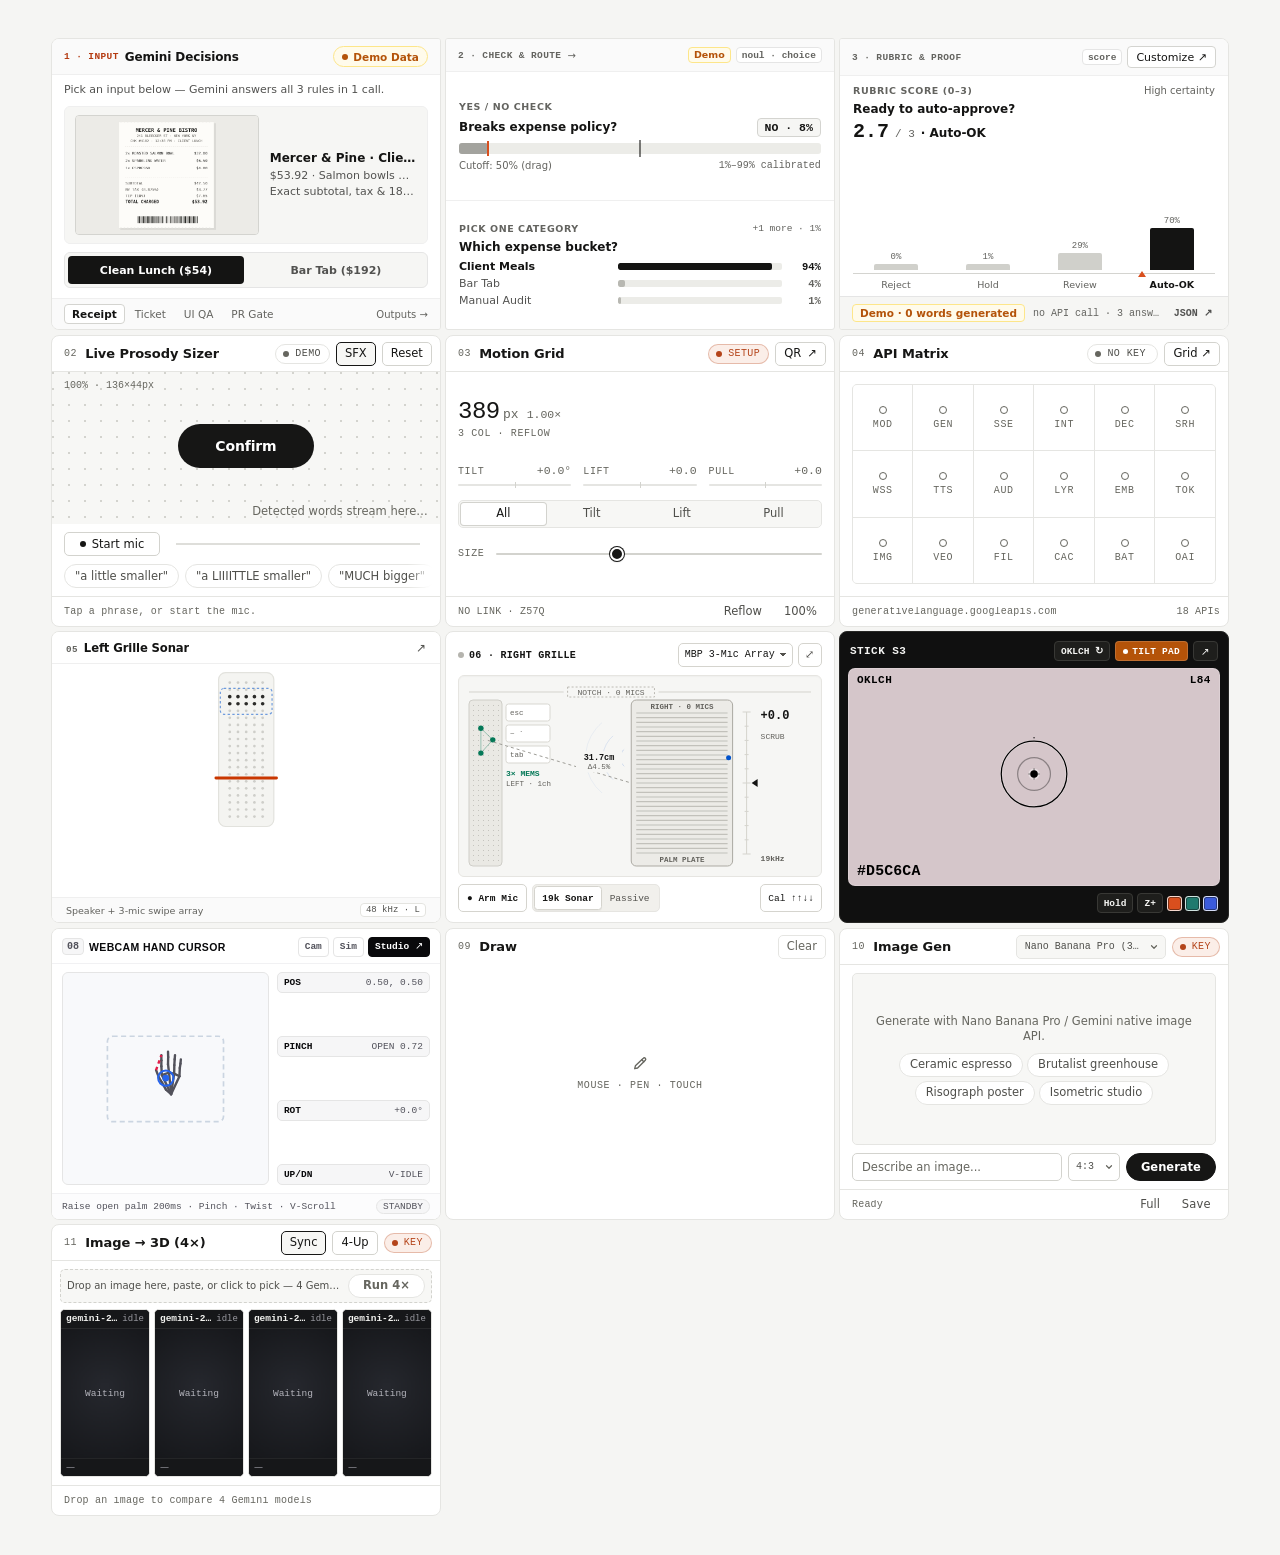
==== commit 8716ad90: "Add Cell 11: Image -> 3D 4-model side-by-side arena Agent-Stage: stage-1-land Next-Work: Verify full" ====
--- a/index.html
+++ b/index.html
@@ -21,6 +21,7 @@
   <link rel="stylesheet" href="cells/hand-gesture/hand-gesture.css">
   <link rel="stylesheet" href="cells/draw/draw.css">
   <link rel="stylesheet" href="cells/image-gen/image-gen.css">
+  <link rel="stylesheet" href="cells/image-to-3d/image-to-3d.css">
 </head>
 <body>
   <main class="grid">
@@ -36,6 +37,7 @@
     <section class="cell cell--hand-gesture" id="cell-hand-gesture" aria-label="Webcam Hand and Spatial Gesture Cursor prototype"></section>
     <section class="cell cell--draw" id="cell-draw" aria-label="Freehand Drawing Sketchpad"></section>
     <section class="cell cell--image-gen" id="cell-image-gen" aria-label="Gemini Image Generation"></section>
+    <section class="cell cell--image-to-3d" id="cell-image-to-3d" aria-label="Image to 3D 4-Model Arena"></section>
   </main>
 
   <script defer src="ui/tooltip.js"></script>
@@ -73,5 +75,8 @@
   <script defer src="cells/draw/ui.js"></script>
   <script defer src="cells/image-gen/client.js"></script>
   <script defer src="cells/image-gen/ui.js"></script>
+  <script defer src="cells/image-to-3d/renderer.js"></script>
+  <script defer src="cells/image-to-3d/client.js"></script>
+  <script defer src="cells/image-to-3d/ui.js"></script>
 </body>
 </html>
--- a/cells/prosody/prosody.css
+++ b/cells/prosody/prosody.css
@@ -1,179 +1,136 @@
-/* Voice Prosody Button Sizer — strictly scoped under .cell--prosody and .ps-* */
+/* Cell 02 Live Prosody Sizer. Scoped to .cell--prosody and .ps-*.
+   Tile anatomy, buttons, pill, chips, readouts, foot and the compact (< 320 px) / tiny (< 240 px)
+   steps come from ui/base.css (ui.js adds .ui-tile to the section). This file keeps only the stage,
+   the hero button, the transcript strip, the control rows and the key popover. */
 
 .cell--prosody {
+  --ps-morph: 280ms;   /* hero resize: long enough to read the size change and its ghost */
+}
+
+.ps-target-btn:focus-visible,
+.ps-key-input:focus-visible {
+  outline: var(--ui-ring);
+  outline-offset: 2px;
+}
+
+/* Stage ------------------------------------------------------------------------------------- */
+
+.ps-stage {
+  align-items: center;
+  justify-content: center;
+  overflow: hidden;
+  background:
+    radial-gradient(circle at 1px 1px, var(--ui-line) 1px, transparent 0) 0 0 / 16px 16px,
+    var(--ui-well);
+  /* Top reserves the corner readouts, bottom the transcript strip. ui.js:stageInnerBox reads this
+     padding to fit the button, so keep it >= those overlays at every container step. */
+  padding: 28px 12px 32px;
+}
+
+.ps-metrics-corner,
+.ps-delta-pill {
+  position: absolute;
+  top: var(--ui-2);
+  z-index: 3;
+  font-size: var(--ui-fs-1);
+  line-height: 12px;
+}
+
+.ps-metrics-corner {
+  left: var(--ui-3);
+}
+
+.ps-delta-pill {
+  right: var(--ui-3);
+  color: var(--ui-ink-2);
+  visibility: hidden;
+  opacity: 0;
+  transition: opacity var(--ui-dur) var(--ui-ease), visibility var(--ui-dur) var(--ui-ease);
+}
+
+.ps-delta-pill.is-visible {
+  visibility: visible;
+  opacity: 1;
+}
+
+.ps-button-wrap {
   position: relative;
   display: flex;
-  flex-direction: column;
-  overflow: hidden;
-  font-family: -apple-system, BlinkMacSystemFont, "SF Pro Text", "Inter", "Helvetica Neue", sans-serif;
-  -webkit-font-smoothing: antialiased;
-  color: #171717;
-  background: #ffffff;
-  container-type: inline-size;
-  container-name: ps-card;
-}
-
-.cell--prosody *,
-.cell--prosody *::before,
-.cell--prosody *::after {
-  box-sizing: border-box;
-}
-
-.cell--prosody button,
-.cell--prosody input {
-  font-family: inherit;
-}
-
-.cell--prosody button:focus-visible,
-.cell--prosody input:focus-visible {
-  outline: 2px solid #2563eb;
-  outline-offset: 1px;
-}
-
-/* Header (harmonized with Cell 01 height) */
-.ps-header {
-  display: flex;
-  align-items: center;
-  justify-content: space-between;
-  gap: 8px;
-  padding: 7px 10px;
-  min-height: 36px;
-  border-bottom: 1px solid #efefef;
-  flex-shrink: 0;
-}
-
-.ps-title-group {
-  display: flex;
-  align-items: center;
-  gap: 6px;
-  min-width: 0;
-}
-
-.ps-index {
-  font-family: ui-monospace, SFMono-Regular, Menlo, Monaco, monospace;
-  font-size: 10px;
+  align-items: center;
+  justify-content: center;
+}
+
+/* Hero: the button being resized. Width, height and font-size are set inline by ui.js. */
+.ps-target-btn {
+  position: relative;
+  z-index: 1;
+  display: inline-flex;
+  align-items: center;
+  justify-content: center;
+  border: 0;
+  border-radius: 999px;
+  background: var(--ui-ink);
+  color: var(--ui-surface);
+  font-family: var(--ui-sans);
   font-weight: 600;
-  color: #666666;
-  letter-spacing: 0.04em;
-}
-
-.ps-title {
-  font-size: 12px;
-  font-weight: 600;
-  color: #171717;
+  letter-spacing: -0.01em;
   white-space: nowrap;
-  overflow: hidden;
-  text-overflow: ellipsis;
-}
-
-.ps-header-actions {
-  display: flex;
-  align-items: center;
-  gap: 5px;
-  flex-shrink: 0;
-}
-
-.ps-badge {
-  display: inline-flex;
-  align-items: center;
-  gap: 4px;
-  font-family: ui-monospace, SFMono-Regular, Menlo, Monaco, monospace;
-  font-size: 9px;
-  font-weight: 600;
-  letter-spacing: 0.05em;
-  text-transform: uppercase;
-  padding: 2px 6px;
+  cursor: pointer;
+  user-select: none;
+  -webkit-user-select: none;
+  transition:
+    width var(--ps-morph) var(--ui-ease),
+    height var(--ps-morph) var(--ui-ease),
+    font-size var(--ps-morph) var(--ui-ease),
+    background-color var(--ui-dur) var(--ui-ease),
+    transform var(--ui-dur) var(--ui-ease);
+}
+
+.ps-target-btn:hover {
+  background: color-mix(in srgb, var(--ui-ink) 88%, var(--ui-surface));
+}
+
+.ps-target-btn:active {
+  transform: scale(0.97);
+}
+
+/* Ghost outline of the previous size, above the button so growth and shrink both read. */
+.ps-ghost-btn {
+  position: absolute;
+  z-index: 2;
+  pointer-events: none;
   border-radius: 999px;
-  border: 1px solid #fde68a;
-  background: #fffbeb;
-  color: #b45309;
-  cursor: pointer;
-  transition: border-color 140ms ease, background 140ms ease;
-}
-
-.ps-badge:hover {
-  border-color: #f59e0b;
-  background: #fef3c7;
-}
-
-.ps-badge--live {
-  border-color: #bbf7d0;
-  background: #f0fdf4;
-  color: #15803d;
-}
-
-.ps-badge--live:hover {
-  border-color: #86efac;
-  background: #dcfce7;
-}
-
-.ps-badge-dot {
-  width: 5px;
-  height: 5px;
-  border-radius: 50%;
-  background: #d97706;
-}
-
-.ps-badge--live .ps-badge-dot {
-  background: #16a34a;
-}
-
-.ps-icon-btn {
-  display: inline-flex;
-  align-items: center;
-  justify-content: center;
-  height: 22px;
-  padding: 0 7px;
-  border-radius: 5px;
-  border: 1px solid #e5e5e5;
-  background: #ffffff;
-  color: #525252;
-  font-size: 10px;
-  font-weight: 500;
-  cursor: pointer;
-  transition: background 120ms ease, border-color 120ms ease, color 120ms ease;
-}
-
-.ps-icon-btn:hover {
-  background: #f5f5f5;
-  border-color: #d4d4d4;
-  color: #171717;
-}
-
-/* Center Stage */
-.ps-stage {
-  position: relative;
-  flex: 1 1 auto;
-  min-height: 0;
-  display: flex;
-  align-items: center;
-  justify-content: center;
-  background:
-    radial-gradient(circle at 1px 1px, #e5e5e5 1px, transparent 0);
-  background-size: 16px 16px;
-  overflow: hidden;
-  /* Top/bottom padding reserve the metrics corner + delta pill and the marquee; ui.js:stageInnerBox
-     reads it to size the button, so keep it >= those overlays at every @container step. */
-  padding: 28px 12px 34px;
-}
-
-/* Live Detected-Word Marquee */
+  border: 1.5px dashed var(--ui-ink-3);
+  opacity: 0;
+  transition:
+    opacity var(--ui-dur) var(--ui-ease),
+    width var(--ps-morph) var(--ui-ease),
+    height var(--ps-morph) var(--ui-ease);
+}
+
+.ps-ghost-btn.is-visible {
+  opacity: 1;
+}
+
+.ps-ghost-btn.is-growing {          /* inside the black button */
+  border-color: color-mix(in srgb, var(--ui-surface) 60%, transparent);
+}
+
+/* Transcript strip along the stage floor; newest words on the right. */
 .ps-marquee {
   position: absolute;
   left: 0;
   right: 0;
   bottom: 0;
   z-index: 3;
-  height: 26px;
+  height: 24px;
   display: flex;
   align-items: center;
+  padding: 0 var(--ui-3);
   overflow-x: auto;
   scrollbar-width: none;
-  background: rgba(255, 255, 255, 0.9);
-  border-top: 1px solid #efefef;
-  padding: 0 10px;
-  mask-image: linear-gradient(to right, transparent 0%, #000 18px, #000 calc(100% - 12px), transparent 100%);
-  -webkit-mask-image: linear-gradient(to right, transparent 0%, #000 18px, #000 calc(100% - 12px), transparent 100%);
+  -webkit-mask-image: linear-gradient(to right, transparent, #000 var(--ui-6));
+  mask-image: linear-gradient(to right, transparent, #000 var(--ui-6));
 }
 
 .ps-marquee::-webkit-scrollbar {
@@ -183,490 +140,281 @@
 .ps-marquee-track {
   display: inline-flex;
   align-items: center;
-  gap: 5px;
+  gap: var(--ui-1);
+  margin-left: auto;
   white-space: nowrap;
-  margin-left: auto;
-}
-
-.ps-marquee-placeholder {
-  font-size: 10px;
-  color: #6e6e6a;
-  font-style: italic;
+}
+
+.ps-marquee-placeholder,
+.ps-marquee-word {
+  font: 400 var(--ui-fs-2) / 1.2 var(--ui-sans);
+  color: var(--ui-ink-3);
 }
 
 .ps-marquee-word {
   display: inline-block;
-  font-size: 10.5px;
   font-weight: 500;
-  color: #404040;
-  animation: ps-word-in 180ms cubic-bezier(0.22, 1, 0.36, 1) both;
-}
-
-.ps-marquee-word--em {
-  font-weight: 700;
-  color: #b43a10;
-  background: #fff7ed;
-  border: 1px solid #fed7aa;
-  padding: 0 5px;
+  color: var(--ui-ink-2);
+  animation: ps-word-in var(--ui-dur) var(--ui-ease) both;
+}
+
+.ps-marquee-word--em {            /* the stressed word Gemini (or the phrase) picked */
+  padding: 1px 6px;
   border-radius: 999px;
+  background: var(--ui-accent-tint);
+  color: var(--ui-accent);
+  font-weight: 600;
 }
 
 @keyframes ps-word-in {
   from {
     opacity: 0;
-    transform: translateX(8px) scale(0.94);
-  }
-  to {
-    opacity: 1;
-    transform: translateX(0) scale(1);
-  }
-}
-
-.ps-metrics-corner {
-  position: absolute;
-  top: 7px;
-  left: 9px;
-  z-index: 3;
-  pointer-events: none;
-  font-family: ui-monospace, SFMono-Regular, Menlo, Monaco, monospace;
-  font-size: 10px;
-  color: #666666;
-  font-variant-numeric: tabular-nums;
-  background: rgba(255, 255, 255, 0.92);
-  padding: 2px 6px;
-  border-radius: 4px;
-  border: 1px solid #efefef;
-}
-
-.ps-delta-pill {
-  position: absolute;
-  top: 7px;
-  right: 9px;
-  z-index: 3;
-  pointer-events: none;
-  font-family: ui-monospace, SFMono-Regular, Menlo, Monaco, monospace;
-  font-size: 10px;
-  font-weight: 600;
-  font-variant-numeric: tabular-nums;
-  padding: 2px 6px;
-  border-radius: 4px;
-  background: #fff7ed;
-  border: 1px solid #fed7aa;
-  color: #c2410c;
-  opacity: 0;
-  transform: translateY(-2px);
-  transition: opacity 180ms ease, transform 180ms ease;
-}
-
-.ps-delta-pill.is-visible {
-  opacity: 1;
-  transform: translateY(0);
-}
-
-.ps-button-wrap {
-  position: relative;
+    transform: translateX(6px);
+  }
+}
+
+/* Controls: [mic | level] / [phrases] ---------------------------------------------------- */
+
+.ps-controls {
+  flex: 0 0 auto;
+  display: grid;
+  grid-template-columns: auto minmax(0, 1fr);
+  grid-template-areas:
+    "mic level"
+    "demos demos";
+  align-items: center;
+  gap: var(--ui-2);
+  padding: var(--ui-2) var(--ui-3);
+  min-width: 0;
+}
+
+.ps-mic-btn {
+  grid-area: mic;
+  min-width: 96px;                /* fits "Connecting…": no shift between mic states */
+}
+
+.ps-mic-dot {
+  width: 6px;
+  height: 6px;
+  border-radius: 50%;
+  background: currentColor;
+  flex: 0 0 auto;
+}
+
+.ps-wave-canvas {
+  grid-area: level;
+  display: block;
+  width: 100%;
+  height: var(--ui-ctl-h-sm);
+}
+
+.ps-demos {
+  grid-area: demos;
   display: flex;
   align-items: center;
-  justify-content: center;
-}
-
-/* Ghost outline of previous size (layered above targetBtn so both shrink & grow deltas stay legible) */
-.ps-ghost-btn {
-  position: absolute;
-  z-index: 2;
-  pointer-events: none;
-  border-radius: 999px;
-  border: 1.5px dashed #b43a10;
-  opacity: 0;
-  transition: opacity 280ms ease, width 240ms ease, height 240ms ease;
-}
-
-.ps-ghost-btn.is-visible {
-  opacity: 0.85;
-}
-
-.ps-ghost-btn.is-growing {
-  border-color: #ff7a45;
-  box-shadow: 0 0 0 1px rgba(255, 255, 255, 0.28);
-}
-
-/* Target Resizable Button */
-.ps-target-btn {
-  position: relative;
-  z-index: 1;
-  display: inline-flex;
-  align-items: center;
-  justify-content: center;
-  border: none;
-  border-radius: 999px;
-  background: #171717;
-  color: #ffffff;
-  font-weight: 600;
-  letter-spacing: -0.01em;
-  cursor: pointer;
-  box-shadow: 0 2px 8px rgba(0, 0, 0, 0.12), inset 0 1px 0 rgba(255, 255, 255, 0.12);
-  transition:
-    width 320ms cubic-bezier(0.22, 1, 0.36, 1),
-    height 320ms cubic-bezier(0.22, 1, 0.36, 1),
-    font-size 320ms cubic-bezier(0.22, 1, 0.36, 1),
-    background 140ms ease,
-    transform 120ms ease;
-  user-select: none;
-  white-space: nowrap;
-}
-
-.ps-target-btn:hover {
-  background: #262626;
-}
-
-.ps-target-btn:active {
-  transform: scale(0.97);
-}
-
-/* Footer Controls */
-.ps-footer {
-  display: flex;
-  flex-direction: column;
-  gap: 5px;
-  padding: 7px 10px 8px;
-  border-top: 1px solid #efefef;
-  background: #fafafa;
-  flex-shrink: 0;
-}
-
-.ps-controls-row {
-  display: flex;
-  align-items: center;
-  gap: 8px;
-}
-
-.ps-mic-btn {
-  display: inline-flex;
-  align-items: center;
-  justify-content: center;
   gap: 6px;
-  height: 28px;
-  padding: 0 10px;
-  border-radius: 999px;
-  border: 1px solid #171717;
-  background: #171717;
-  color: #ffffff;
-  font-size: 11px;
-  font-weight: 600;
-  cursor: pointer;
-  flex-shrink: 0;
-  touch-action: none;
-  transition: background 140ms ease, border-color 140ms ease, transform 100ms ease;
-}
-
-.ps-mic-btn:hover {
-  background: #262626;
-}
-
-.ps-mic-btn.is-recording {
-  background: #b43a10;
-  border-color: #b43a10;
-  animation: ps-pulse 1.1s ease-in-out infinite;
-}
-
-.ps-mic-btn.is-processing {
-  background: #525252;
-  border-color: #525252;
-}
-
-@keyframes ps-pulse {
-  0%, 100% { box-shadow: 0 0 0 0 rgba(180, 58, 16, 0.38); }
-  50% { box-shadow: 0 0 0 6px rgba(180, 58, 16, 0); }
-}
-
-.ps-mic-dot {
-  width: 7px;
-  height: 7px;
-  border-radius: 50%;
-  background: #ffffff;
-}
-
-.ps-wave-canvas {
-  flex: 1 1 auto;
-  min-width: 48px;
-  height: 26px;
-  border-radius: 5px;
-  background: #ffffff;
-  border: 1px solid #e5e5e5;
-}
-
-/* Transcript / Prosody Readout */
-.ps-readout {
-  display: flex;
-  align-items: center;
-  justify-content: space-between;
-  gap: 8px;
-  min-height: 16px;
-  font-size: 10.5px;
-  font-variant-numeric: tabular-nums;
-  color: #525252;
-  line-height: 1.3;
-}
+  min-width: 0;
+  overflow-x: auto;
+  scrollbar-width: none;
+  padding: 4px;                   /* keeps the chips' hit area and focus ring inside the scroller */
+  margin: -4px;
+}
+
+.ps-demos::-webkit-scrollbar {
+  display: none;
+}
+
+.ps-demos.is-overflowing {        /* narrow tiles: the row scrolls; the fade says so */
+  -webkit-mask-image: linear-gradient(to left, transparent, #000 var(--ui-6));
+  mask-image: linear-gradient(to left, transparent, #000 var(--ui-6));
+}
+
+.ps-demo-chip {
+  flex: 0 0 auto;
+  max-width: none;
+}
+
+.ps-compact-status {              /* shown only at compact width, where the foot is hidden */
+  display: none;
+  grid-area: level;
+  font: 400 var(--ui-fs-1) / 1.2 var(--ui-mono);
+  letter-spacing: 0.02em;
+  color: var(--ui-ink-3);
+}
+
+.ps-compact-status.is-error {
+  color: var(--ui-accent);
+}
+
+/* Foot: status line + TX/RX ------------------------------------------------------------------ */
 
 .ps-readout-text {
   flex: 1 1 auto;
+}
+
+.ps-readout-text.is-error {
+  color: var(--ui-accent);
+}
+
+.ps-tx-rx {
+  flex: 0 0 auto;
+  min-width: 15ch;                /* "TX 1234 · RX 56" without pushing the status line */
+  text-align: right;
+  font-variant-numeric: tabular-nums;
+}
+
+.ps-tx-rx:empty {
+  display: none;
+}
+
+.ps-badge[aria-expanded="true"] {
+  border-color: var(--ui-ink-3);
+}
+
+/* Key popover -------------------------------------------------------------------------------- */
+
+.ps-key-panel {
+  position: absolute;
+  inset: calc(var(--ui-head-h) + var(--ui-1)) var(--ui-2) auto;
+  z-index: 20;
+  display: none;
+  flex-direction: column;
+  gap: var(--ui-2);
+  padding: var(--ui-3);
+  /* The tile clips overflow; keep Save reachable in short tiles. */
+  max-height: calc(100% - var(--ui-head-h) - var(--ui-2));
+  overflow-y: auto;
+  background: var(--ui-surface);
+  border: 1px solid var(--ui-hairline);
+  border-radius: var(--ui-radius);
+  box-shadow: var(--ui-shadow-pop);
+}
+
+.ps-key-panel.is-open {
+  display: flex;
+}
+
+.ps-key-head,
+.ps-key-actions {
+  display: flex;
+  align-items: center;
+  justify-content: space-between;
+  gap: var(--ui-2);
   min-width: 0;
-  font-variant-numeric: tabular-nums;
+}
+
+.ps-key-panel-title {
+  min-width: 0;
+  font: 600 var(--ui-fs-3) / 1.2 var(--ui-sans);
   white-space: nowrap;
   overflow: hidden;
   text-overflow: ellipsis;
 }
 
-.ps-readout-text.is-error {
-  color: #b91c1c;
-}
-
-.ps-tx-rx {
-  flex-shrink: 0;
-  font-family: ui-monospace, SFMono-Regular, Menlo, Monaco, monospace;
-  font-size: 9.5px;
-  font-variant-numeric: tabular-nums;
-  color: #666666;
-  white-space: nowrap;
-}
-
-.ps-tx-rx:empty {
-  display: none;
-}
-
-.ps-demos {
-  display: flex;
-  align-items: center;
-  gap: 4px;
-  flex-wrap: nowrap;
-  overflow-x: auto;
-  scrollbar-width: none;
-}
-
-.ps-demos::-webkit-scrollbar {
-  display: none;
-}
-
-.ps-demo-chip {
-  font-size: 9.5px;
-  padding: 2px 7px;
-  border-radius: 999px;
-  border: 1px solid #e5e5e5;
-  background: #ffffff;
-  color: #525252;
-  cursor: pointer;
-  white-space: nowrap;
-  flex-shrink: 0;
-  transition: border-color 120ms ease, color 120ms ease, background 120ms ease;
-}
-
-.ps-demo-chip:hover {
-  border-color: #b43a10;
-  color: #171717;
-  background: #fff7ed;
-}
-
-/* API Key Popover Overlay */
-.ps-key-panel {
-  position: absolute;
-  inset: 38px 10px auto 10px;
-  z-index: 20;
-  background: #ffffff;
-  border: 1px solid #d4d4d4;
-  border-radius: 8px;
-  padding: 10px;
-  box-shadow: 0 10px 28px rgba(0, 0, 0, 0.14);
-  display: none;
-  flex-direction: column;
-  gap: 8px;
-  /* The cell clips overflow; keep Save reachable in short tiles. */
-  max-height: calc(100% - 44px);
-  overflow-y: auto;
-}
-
-.ps-key-notice {
-  font-size: 10px;
-  line-height: 1.3;
-  color: #b91c1c;
-}
-
-.ps-key-notice:empty {
-  display: none;
-}
-
-.ps-key-panel.is-open {
-  display: flex;
-}
-
-.ps-key-panel-title {
-  font-size: 11px;
-  font-weight: 600;
-  color: #171717;
-}
-
 .ps-key-panel-desc {
-  font-size: 10px;
-  color: #525252;
-  line-height: 1.35;
+  font: 400 var(--ui-fs-2) / 1.4 var(--ui-sans);
+  color: var(--ui-ink-2);
 }
 
 .ps-key-input {
   width: 100%;
-  height: 28px;
-  padding: 0 8px;
-  border: 1px solid #d4d4d4;
-  border-radius: 5px;
-  font-family: ui-monospace, SFMono-Regular, Menlo, Monaco, monospace;
-  font-size: 11px;
-  color: #171717;
-}
-
-.ps-key-actions {
-  display: flex;
-  align-items: center;
-  justify-content: flex-end;
-  gap: 6px;
-}
-
-.ps-btn-primary {
-  height: 24px;
-  padding: 0 10px;
-  border-radius: 5px;
-  border: 1px solid #171717;
-  background: #171717;
-  color: #ffffff;
-  font-size: 10px;
-  font-weight: 600;
-  cursor: pointer;
-}
-
-@container ps-card (max-width: 340px) {
-  .ps-title {
-    font-size: 11px;
-  }
-  .ps-demo-chip {
-    font-size: 9px;
-    padding: 1px 6px;
-  }
-  .ps-mic-btn {
-    height: 26px;
-    padding: 0 8px;
-    font-size: 10px;
-  }
-}
-
-@container ps-card (max-width: 300px) {
-  .ps-header {
-    padding: 5px 8px;
-    min-height: 30px;
-    gap: 5px;
-  }
-  .ps-index {
+  height: var(--ui-ctl-h);
+  padding: 0 var(--ui-2);
+  border: 1px solid var(--ui-line);
+  border-radius: var(--ui-radius-sm);
+  background: var(--ui-surface);
+  color: var(--ui-ink);
+  font: 400 var(--ui-fs-2) / 1 var(--ui-mono);
+}
+
+.ps-key-input::placeholder {
+  color: var(--ui-ink-3);
+}
+
+.ps-key-notice {
+  font: 400 var(--ui-fs-2) / 1.35 var(--ui-sans);
+  color: var(--ui-accent);
+}
+
+.ps-key-notice:empty {
+  display: none;
+}
+
+/* Narrow tile (< 386 px, too narrow for the three phrases): one row, mic + scrolling phrases;
+   Reset leaves the header so the title keeps its width with the wider status labels. */
+
+@container ui-tile (max-width: 385px) {
+  .ps-reset-btn {
     display: none;
   }
-  .ps-header-actions {
-    gap: 3px;
-  }
-  .ps-badge {
-    font-size: 8.5px;
-    padding: 1px 5px;
-  }
-  .ps-icon-btn {
-    height: 20px;
-    padding: 0 5px;
-    font-size: 9px;
-  }
+
+  .ps-controls {
+    grid-template-areas: "mic demos";
+  }
+
+  .ps-wave-canvas {
+    display: none;
+  }
+}
+
+/* Compact tile (< 320 px): mic only below the stage; foot hidden by ui/base.css. ------------- */
+
+@container ui-tile (max-width: 319px) {
   .ps-stage {
-    padding: 28px 8px 26px;
-  }
+    padding: 24px 8px 28px;
+  }
+
+  .ps-metrics-corner {
+    left: var(--ui-2);
+  }
+
+  .ps-delta-pill {
+    right: var(--ui-2);
+  }
+
   .ps-marquee {
-    height: 22px;
-    padding: 0 8px;
-  }
-  .ps-footer {
-    padding: 5px 8px 6px;
-    gap: 4px;
-  }
-  .ps-mic-btn {
-    height: 24px;
-    padding: 0 7px;
-    font-size: 9.5px;
-  }
-  .ps-wave-canvas {
-    height: 22px;
-  }
+    padding: 0 var(--ui-2);
+  }
+
+  .ps-controls {
+    grid-template-areas: "mic level";
+    padding: 6px var(--ui-2);
+  }
+
+  .ps-compact-status {
+    display: block;
+  }
+
   .ps-key-panel {
-    inset: 32px 6px auto 6px;
-    max-height: calc(100% - 36px);
-    padding: 7px;
-    gap: 5px;
-  }
+    inset: calc(var(--ui-head-h) + var(--ui-1)) 6px auto;
+    padding: var(--ui-2);
+    gap: 6px;
+  }
+
   .ps-key-panel-desc {
     display: none;
   }
 }
 
-@container ps-card (max-width: 280px) {
-  .ps-tx-rx {
-    display: none;
-  }
-}
-
-@container ps-card (max-width: 265px) {
-  .ps-header {
-    padding: 4px 6px;
-    min-height: 26px;
-    gap: 4px;
-  }
-  .ps-title {
-    font-size: 10px;
-  }
+/* Tiny tile (< 240 px, phone grid): header + stage only; the stage takes the freed height. --- */
+
+@container ui-tile (max-width: 239px) {
+  .ps-stage {
+    padding: 22px 8px 8px;
+  }
+
   .ps-metrics-corner,
   .ps-delta-pill {
-    top: 4px;
-    font-size: 9px;
-    padding: 1px 4px;
-  }
-  .ps-metrics-corner {
-    left: 6px;
-  }
-  .ps-delta-pill {
-    right: 6px;
-  }
-  .ps-stage {
-    padding: 20px 6px 20px;
-  }
-  .ps-marquee {
-    height: 18px;
-    padding: 0 6px;
-  }
-  .ps-marquee-word,
-  .ps-marquee-placeholder {
-    font-size: 9px;
-  }
-  .ps-footer {
-    padding: 4px 6px;
-    gap: 3px;
-  }
-  .ps-controls-row {
-    gap: 5px;
-  }
-  .ps-mic-btn {
-    height: 22px;
-    padding: 0 6px;
-    font-size: 9px;
-    gap: 4px;
-  }
-  .ps-wave-canvas {
-    height: 20px;
-    min-width: 32px;
-  }
-  .ps-readout {
-    display: none;
-  }
-  .ps-demo-chip {
-    font-size: 8.5px;
-    padding: 1px 5px;
+    top: 6px;
+  }
+
+  .ps-key-panel {          /* covers the tile, header included; Close and Esc dismiss it */
+    inset: var(--ui-1);
+    max-height: calc(100% - var(--ui-2));
+  }
+
+  .ps-key-panel-title {
+    font-size: var(--ui-fs-2);
   }
 }
 
@@ -674,11 +422,7 @@
   .ps-target-btn,
   .ps-ghost-btn,
   .ps-delta-pill,
-  .ps-mic-btn,
-  .ps-marquee-word,
-  .ps-badge,
-  .ps-icon-btn,
-  .ps-demo-chip {
+  .ps-marquee-word {
     transition: none;
     animation: none;
   }
--- a/cells/api-matrix/api-matrix.css
+++ b/cells/api-matrix/api-matrix.css
@@ -1,284 +1,53 @@
 /* ==========================================================================
-   Gemini API Matrix — Cell #4 & Full-Viewport Secondary Status Grid
-   Scoped strictly to .cell--api-matrix, .am-dialog, and .am-*.
-   Harmonized with index.html and Cell #1 Swiss Instrument tokens.
+   04 API Matrix: tile + full-viewport secondary grid.
+   Uses the shared system (ui/base.css, ui/NOTES.md): --ui- tokens and ui-
+   classes. This file keeps only what is specific to this cell, scoped to
+   .am-* (the tile root gets .ui-tile from ui.js; the dialog is .am-dialog).
    ========================================================================== */
 
-.cell--api-matrix,
-.am-dialog {
-  --am-bg: #ffffff;
-  --am-canvas: #fafafa;
-  --am-recess: #f6f6f4;
-  --am-track: #ecece8;
-  --am-border: #e5e5e5;
-  --am-hairline: #efefef;
-  --am-border-strong: #d4d4d0;
-
-  --am-ink: #141413;
-  --am-ink-2: #525250;
-  --am-ink-3: #63635f;
-
-  --am-needle: #d94f1e;
-  --am-needle-ink: #b43a10;
-  --am-needle-soft: #fff1eb;
-  --am-needle-border: #f8b8a0;
-
-  --am-live: #047857;
-  --am-live-bg: #ecfdf5;
-  --am-live-border: #a7f3d0;
-
-  --am-warn: #b45309;
-  --am-warn-bg: #fffbeb;
-  --am-warn-border: #fde68a;
-
-  --am-err: #b91c1c;
-  --am-err-bg: #fef2f2;
-  --am-err-border: #fecaca;
-
-  --am-focus: #2563eb;
-  --am-sans: -apple-system, BlinkMacSystemFont, "Inter", "Helvetica Neue", ui-sans-serif, system-ui, sans-serif;
-  --am-mono: ui-monospace, "SF Mono", "JetBrains Mono", Menlo, Consolas, monospace;
-  --am-ease: 220ms cubic-bezier(0.16, 1, 0.3, 1);
-
-  font-family: var(--am-sans);
-  color: var(--am-ink);
-  -webkit-font-smoothing: antialiased;
-}
-
 .am-mono {
-  font-family: var(--am-mono);
+  font-family: var(--ui-mono);
   font-variant-numeric: tabular-nums;
 }
 
-.am-sr-only {
-  position: absolute;
-  width: 1px;
-  height: 1px;
-  padding: 0;
-  margin: -1px;
-  overflow: hidden;
-  clip: rect(0, 0, 0, 0);
-  white-space: nowrap;
-  border: 0;
-}
-
 /* ==========================================================================
-   1. IN-GRID 4:3 INSTRUMENT CARD (CELL #4)
+   1. TILE 04 (ui-tile; the whole tile is one .ui-tile-trigger button)
+   Hero: the 6 x 3 probe matrix. Status is one dot per probe whose SHAPE
+   differs per state, so it never depends on colour alone:
+     not tested  hollow grey ring        passed   filled green disc
+     probing     rust arc (turns)        warning  rust half-filled disc
+     failed      filled rust square
    ========================================================================== */
 
-.cell--api-matrix {
-  position: relative;
-  overflow: hidden;
-  container-type: inline-size;
-  container-name: am-card;
-  display: flex;
-  flex-direction: column;
-  background: var(--am-bg);
-  transition: border-color 140ms ease;
-}
-
-.cell--api-matrix:hover {
-  border-color: var(--am-border-strong);
-}
-
-.am-cell-trigger {
-  appearance: none;
-  border: 0;
-  background: transparent;
-  padding: 0;
-  margin: 0;
-  width: 100%;
-  height: 100%;
-  display: flex;
-  flex-direction: column;
-  text-align: left;
-  color: inherit;
-  font: inherit;
-  cursor: pointer;
-  position: relative;
-}
-
-.am-cell-trigger:focus-visible {
-  outline: 2px solid var(--am-focus);
-  outline-offset: -2px;
-  border-radius: 7px;
-}
-
-/* Top scanline */
-.am-scanline {
-  position: absolute;
-  top: 0;
-  left: 0;
-  right: 0;
-  height: 2px;
-  pointer-events: none;
-  z-index: 4;
-  overflow: hidden;
-}
-
-.am-scanline::after {
-  content: "";
-  display: block;
-  width: 36%;
-  height: 100%;
-  background: var(--am-needle);
-  transform: translateX(-110%);
-  opacity: 0;
-}
-
-.cell--api-matrix.is-running .am-scanline::after,
-.am-dialog.is-running .am-scanline::after {
-  opacity: 1;
-  animation: am-sweep-loop 1.15s linear infinite;
-}
-
-@keyframes am-sweep-loop {
-  0% { transform: translateX(-110%); }
-  100% { transform: translateX(290%); }
-}
-
-.am-card-header {
-  display: flex;
-  align-items: center;
-  justify-content: space-between;
-  gap: 6px;
-  padding: 7px 10px;
-  border-bottom: 1px solid var(--am-hairline);
-  min-height: 32px;
-  flex-shrink: 0;
-}
-
-.am-card-brand {
-  display: flex;
-  align-items: center;
-  gap: 6px;
-  min-width: 0;
-}
-
-.am-index {
-  font-family: var(--am-mono);
-  font-size: 10px;
-  font-weight: 600;
-  color: var(--am-ink-3);
-  letter-spacing: 0.02em;
-}
-
-.am-card-title {
-  font-size: 12px;
-  font-weight: 600;
-  letter-spacing: -0.01em;
-  color: var(--am-ink);
-  white-space: nowrap;
-  overflow: hidden;
-  text-overflow: ellipsis;
-}
-
-.am-card-right {
-  display: flex;
-  align-items: center;
-  gap: 5px;
-  flex-shrink: 0;
-}
-
-.am-status-pill {
-  display: inline-flex;
-  align-items: center;
-  gap: 4px;
-  height: 20px;
-  padding: 0 7px;
-  border-radius: 999px;
-  font-family: var(--am-mono);
+.am-tile-pill .am-pill-label {
+  min-width: 7ch;                 /* "Key set" -> "Probing 9/18": the dot does not jump */
   font-variant-numeric: tabular-nums;
-  font-size: 9.5px;
-  font-weight: 600;
-  letter-spacing: 0.03em;
-  border: 1px solid var(--am-border-strong);
-  background: var(--am-recess);
-  color: var(--am-ink-2);
-  white-space: nowrap;
-  flex-shrink: 0;
-}
-
-.am-status-pill[data-tone="pass"] {
-  border-color: var(--am-live-border);
-  background: var(--am-live-bg);
-  color: var(--am-live);
-}
-
-.am-status-pill[data-tone="warn"] {
-  border-color: var(--am-warn-border);
-  background: var(--am-warn-bg);
-  color: var(--am-warn);
-}
-
-.am-status-pill[data-tone="fail"] {
-  border-color: var(--am-err-border);
-  background: var(--am-err-bg);
-  color: var(--am-err);
-}
-
-.am-status-pill[data-tone="probing"] {
-  border-color: var(--am-needle-border);
-  background: var(--am-needle-soft);
-  color: var(--am-needle-ink);
 }
 
 .am-open-cue {
-  display: inline-flex;
-  align-items: center;
-  gap: 3px;
-  height: 22px;
-  padding: 0 7px;
-  border-radius: 4px;
-  border: 1px solid var(--am-border);
-  background: var(--am-bg);
-  color: var(--am-ink);
-  font-size: 10.5px;
-  font-weight: 500;
-  transition: border-color 140ms ease, color 140ms ease, background 140ms ease;
+  pointer-events: none;           /* a cue inside the trigger, not a control */
 }
 
 .am-cell-trigger:hover .am-open-cue {
-  border-color: var(--am-needle-ink);
-  color: var(--am-needle-ink);
-  background: var(--am-needle-soft);
-}
-
-/* Recessed 6x3 Micro-LED Matrix Bay inside Cell #4 */
-.am-card-bay {
-  flex: 1;
-  min-height: 0;
-  display: flex;
-  flex-direction: column;
-  justify-content: space-between;
-  gap: 6px;
-  padding: 8px 10px;
-  background: var(--am-recess);
-}
-
-.am-bay-meta {
-  display: flex;
-  align-items: center;
-  justify-content: space-between;
-  gap: 8px;
-  font-size: 10.5px;
-  color: var(--am-ink-2);
-}
-
-.am-bay-sub {
-  font-variant-numeric: tabular-nums;
-  white-space: nowrap;
-  overflow: hidden;
-  text-overflow: ellipsis;
+  background: var(--ui-well);
+  border-color: var(--ui-ink-3);
+}
+
+.am-bay {
+  padding: var(--ui-3);
 }
 
 .am-micro-grid {
-  flex: 1;
+  flex: 1 1 auto;
   min-height: 0;
   display: grid;
   grid-template-columns: repeat(6, minmax(0, 1fr));
   grid-template-rows: repeat(3, minmax(0, 1fr));
-  gap: 4px;
+  gap: 1px;                        /* hairline rules between cells */
+  background: var(--ui-hairline);
+  border: 1px solid var(--ui-hairline);
+  border-radius: var(--ui-radius-sm);
+  overflow: hidden;
 }
 
 .am-micro-tile {
@@ -286,159 +55,110 @@
   flex-direction: column;
   align-items: center;
   justify-content: center;
-  gap: 3px;
-  padding: 3px 2px;
-  border-radius: 4px;
-  background: var(--am-bg);
-  border: 1px solid var(--am-border);
+  gap: 6px;
   min-width: 0;
   min-height: 0;
-  transition: border-color var(--am-ease), background var(--am-ease);
-}
-
-.am-micro-tile[data-status="pass"] {
-  border-color: var(--am-live-border);
-  background: var(--am-live-bg);
-}
-
-.am-micro-tile[data-status="warn"] {
-  border-color: var(--am-warn-border);
-  background: var(--am-warn-bg);
-}
-
-.am-micro-tile[data-status="fail"] {
-  border-color: var(--am-err-border);
-  background: repeating-linear-gradient(
-    -45deg,
-    #fef2f2,
-    #fef2f2 4px,
-    #fee2e2 4px,
-    #fee2e2 8px
-  );
-}
-
-.am-micro-tile[data-status="probing"] {
-  border-color: var(--am-needle);
-  background: var(--am-needle-soft);
-}
-
-/* Colorblind-safe non-hue-only status geometry */
+  background: var(--ui-surface);
+  transition: background-color var(--ui-dur) var(--ui-ease);
+}
+
+.am-micro-tile:hover {
+  background: var(--ui-well);
+}
+
+.am-micro-code {
+  font: 500 var(--ui-fs-1) / 1 var(--ui-mono);
+  letter-spacing: var(--ui-caps-track);
+  color: var(--ui-ink-3);
+}
+
+.am-micro-tile[data-status="pass"] .am-micro-code { color: var(--ui-ink); }
+.am-micro-tile:is([data-status="warn"], [data-status="fail"], [data-status="probing"]) .am-micro-code { color: var(--ui-accent); }
+
+/* Status dot (also the foot tally and the dialog summary, where it doubles as the legend). */
 .am-led {
-  width: 7px;
-  height: 7px;
+  --am-led: 8px;
+  display: inline-block;
+  flex: 0 0 auto;
+  width: var(--am-led);
+  height: var(--am-led);
   border-radius: 50%;
-  flex-shrink: 0;
-  position: relative;
-  border: 1.5px solid var(--am-border-strong);
+  border: 1.5px solid var(--ui-ink-3);
   background: transparent;
 }
 
 .am-led[data-status="pass"] {
-  border-color: var(--am-live);
-  background: var(--am-live);
+  border-color: var(--ui-positive);
+  background: var(--ui-positive);
 }
 
 .am-led[data-status="warn"] {
-  border-radius: 2px;
-  border-color: var(--am-warn);
-  background: linear-gradient(135deg, var(--am-warn) 50%, transparent 50%);
+  border-color: var(--ui-accent);
+  background: linear-gradient(90deg, var(--ui-accent) 50%, transparent 50%);
 }
 
 .am-led[data-status="fail"] {
-  border-radius: 1.5px;
-  border-color: var(--am-err);
-  background: var(--am-err);
+  border-radius: 1px;
+  border-color: var(--ui-accent);
+  background: var(--ui-accent);
 }
 
 .am-led[data-status="probing"] {
-  border-color: var(--am-needle);
-  background: var(--am-needle);
-  animation: am-pulse 900ms ease-in-out infinite;
-}
-
-@keyframes am-pulse {
-  0%, 100% { box-shadow: 0 0 0 0 rgba(217, 79, 30, 0.45); }
-  50% { box-shadow: 0 0 0 3px rgba(217, 79, 30, 0); }
-}
-
-.am-micro-code {
-  font-family: var(--am-mono);
-  font-size: 8.5px;
-  font-weight: 700;
-  letter-spacing: 0.03em;
-  color: var(--am-ink-2);
-  line-height: 1;
-}
-
-.am-micro-tile[data-status="pass"] .am-micro-code { color: var(--am-live); }
-.am-micro-tile[data-status="warn"] .am-micro-code { color: var(--am-warn); }
-.am-micro-tile[data-status="fail"] .am-micro-code { color: var(--am-err); }
-.am-micro-tile[data-status="probing"] .am-micro-code { color: var(--am-needle-ink); }
-
-.am-card-footer {
-  display: flex;
-  align-items: center;
-  justify-content: space-between;
-  gap: 6px;
-  padding: 5px 10px;
-  border-top: 1px solid var(--am-hairline);
-  background: var(--am-canvas);
-  font-family: var(--am-mono);
+  border-color: var(--ui-line);
+  border-top-color: var(--ui-accent);
+  border-right-color: var(--ui-accent);
+  animation: am-turn 900ms linear infinite;
+}
+
+@keyframes am-turn {
+  to { transform: rotate(360deg); }
+}
+
+/* Foot: host on the left, dot tally on the right. */
+.am-tally {
+  display: inline-flex;
+  align-items: center;
+  gap: var(--ui-2);
+  flex: 0 0 auto;
+}
+
+.am-tally-item {
+  display: inline-flex;
+  align-items: center;
+  gap: var(--ui-1);
+}
+
+.am-tally .am-led {
+  --am-led: 7px;
+}
+
+.am-tally-n {
+  min-width: 2ch;
   font-variant-numeric: tabular-nums;
-  font-size: 9.5px;
-  color: var(--am-ink-3);
-  flex-shrink: 0;
-}
-
-.am-footer-group {
-  display: flex;
-  align-items: center;
-  gap: 6px;
-  min-width: 0;
-}
-
-.am-footer-host {
-  white-space: nowrap;
-  overflow: hidden;
-  text-overflow: ellipsis;
-}
-
-@container am-card (min-width: 440px) {
-  .am-card-header { min-height: 36px; padding: 8px 14px; }
-  .am-card-bay { padding: 10px 14px; }
-  .am-card-footer { padding: 6px 14px; font-size: 10px; }
-}
-
-@container am-card (max-width: 390px) {
-  .am-card-header { padding: 6px 8px; }
-  .am-card-bay { padding: 6px 8px; gap: 5px; }
-  .am-card-footer { padding: 4px 8px; }
-  .am-open-label { display: none; }
-  .am-footer-host { display: none; }
-  .am-micro-code { font-size: 7.5px; }
-}
-
-@container am-card (max-width: 265px) {
-  .am-card-header { padding: 3px 6px; min-height: 24px; gap: 4px; }
-  .am-index { display: none; }
-  .am-card-title { font-size: 10.5px; }
-  .am-status-pill { height: 17px; padding: 0 5px; font-size: 8.5px; }
-  .am-open-cue { height: 18px; padding: 0 5px; font-size: 9.5px; }
-  .am-bay-meta { display: none; }
+  color: var(--ui-ink-2);
+}
+
+@container ui-tile (max-width: 319px) {
+  .am-bay { padding: var(--ui-2); }
+  .am-micro-tile { gap: var(--ui-1); }
+  .am-led { --am-led: 7px; }
+}
+
+@container ui-tile (max-width: 239px) {
+  .am-bay { padding: 6px; }
+  .am-led { --am-led: 6px; border-width: 1.25px; }
+  .am-micro-tile { gap: 3px; }
+}
+
+/* Motion's smallest tiles (about 140 px): codes no longer fit; dots and tips remain. */
+@container ui-tile (max-width: 169px) {
   .am-micro-code { display: none; }
-  .am-micro-grid { gap: 3px; }
-  .am-card-footer { padding: 3px 6px; font-size: 8.5px; }
-}
-
-@container am-card (max-width: 215px) {
-  .am-open-cue,
-  .am-footer-extra {
-    display: none;
-  }
 }
 
 /* ==========================================================================
-   2. FULL-VIEWPORT SECONDARY GRID (<dialog class="am-dialog">)
+   2. SECONDARY GRID (<dialog class="ui-dialog am-dialog">, full viewport)
+   ui-studio-bar on top (Close last, Esc), quiet key row, ui-seg filters,
+   card grid on paper, inspector drawer on the right (bottom sheet < 768 px).
    ========================================================================== */
 
 .am-dialog {
@@ -449,10 +169,10 @@
   max-width: none;
   max-height: none;
   margin: 0;
-  padding: 0;
   border: 0;
   border-radius: 0;
-  background: var(--am-canvas);
+  box-shadow: none;
+  background: var(--ui-paper);
   overflow: hidden;
 }
 
@@ -462,7 +182,7 @@
 }
 
 .am-dialog::backdrop {
-  background: var(--am-canvas);
+  background: var(--ui-paper);
 }
 
 .am-shell {
@@ -473,416 +193,302 @@
   position: relative;
 }
 
-/* Sticky Top Command Bar */
+/* Studio bar: 04 · title · summary · actions · Close */
 .am-topbar {
-  display: flex;
-  align-items: center;
-  justify-content: space-between;
-  gap: 12px;
-  padding: 10px clamp(14px, 2.6vw, 32px);
-  background: var(--am-bg);
-  border-bottom: 1px solid var(--am-border);
   flex-shrink: 0;
+}
+
+.am-summary {
+  display: inline-flex;
+  align-items: center;
+  gap: var(--ui-3);
+  min-width: 0;
+  font: 400 var(--ui-fs-1) / 1 var(--ui-mono);
+  letter-spacing: 0.02em;
+  color: var(--ui-ink-3);
+  white-space: nowrap;
+}
+
+.am-summary-item {
+  display: inline-flex;
+  align-items: center;
+  gap: 5px;
+}
+
+.am-summary .am-led {
+  --am-led: 7px;
+}
+
+.am-summary-n {
+  min-width: 2ch;
+  text-align: right;
+  font-variant-numeric: tabular-nums;
+  font-weight: 500;
+  color: var(--ui-ink);
+}
+
+.am-actions {
+  gap: 6px;
+}
+
+.am-copy {
+  min-width: 10ch;                 /* "Copy MD" -> "Copied ✓" -> "Copy failed" without a shift */
+}
+
+.am-run {
+  min-width: 9ch;
+  font-variant-numeric: tabular-nums;
+}
+
+/* Key row: one quiet line on the surface */
+.am-keybar {
+  flex-shrink: 0;
+  padding: var(--ui-2) var(--ui-4);
+  background: var(--ui-surface);
+  border-bottom: 1px solid var(--ui-hairline);
+}
+
+.am-keybar-inner,
+.am-filter-inner,
+.am-grid-container {
+  max-width: 1520px;
+  margin-inline: auto;
+}
+
+.am-keybar-inner {
+  display: flex;
+  flex-direction: column;
+  gap: var(--ui-2);
+}
+
+.am-keybar-compact,
+.am-key-form {
+  display: flex;
+  align-items: center;
+  gap: var(--ui-2);
   flex-wrap: wrap;
-}
-
-.am-topbar-left,
-.am-topbar-right {
-  display: flex;
-  align-items: center;
-  gap: 8px;
-  flex-wrap: wrap;
-  min-width: 0;
-}
-
-.am-heading-group {
-  display: flex;
-  align-items: baseline;
-  gap: 8px;
-}
-
-.am-heading {
-  font-size: 15px;
-  font-weight: 600;
-  letter-spacing: -0.015em;
-  color: var(--am-ink);
-}
-
-.am-telemetry-strip {
+  min-width: 0;
+}
+
+.am-keybar-actions {
   display: inline-flex;
   align-items: center;
   gap: 6px;
-  padding: 3px 8px;
-  border-radius: 5px;
-  background: var(--am-recess);
-  border: 1px solid var(--am-border);
-  font-family: var(--am-mono);
-  font-variant-numeric: tabular-nums;
-  font-size: 11px;
-  color: var(--am-ink-2);
-}
-
-.am-t-pass { color: var(--am-live); font-weight: 700; }
-.am-t-warn { color: var(--am-warn); font-weight: 700; }
-.am-t-fail { color: var(--am-err); font-weight: 700; }
-
-/* Buttons & Inputs */
-.am-btn {
+  margin-left: auto;
+}
+
+.am-key-field {
   display: inline-flex;
   align-items: center;
-  justify-content: center;
   gap: 6px;
-  height: 30px;
-  padding: 0 11px;
-  border-radius: 5px;
-  border: 1px solid var(--am-border-strong);
-  background: var(--am-bg);
-  color: var(--am-ink);
-  font-family: var(--am-sans);
-  font-size: 12px;
-  font-weight: 500;
+  flex: 1 1 320px;
+  min-width: 0;
+  max-width: 480px;
+}
+
+.am-input {
+  flex: 1 1 auto;
+  min-width: 0;
+  width: 100%;
+  height: var(--ui-ctl-h);
+  padding: 0 10px;
+  border: 1px solid var(--ui-line);
+  border-radius: var(--ui-radius-sm);
+  background: var(--ui-surface);
+  color: var(--ui-ink);
+  font: 400 var(--ui-fs-2) / 1 var(--ui-mono);
+  transition: border-color var(--ui-dur) var(--ui-ease);
+}
+
+.am-input::placeholder {
+  color: var(--ui-ink-3);
+}
+
+.am-input:hover {
+  border-color: var(--ui-ink-3);
+}
+
+.am-input:focus-visible {
+  outline: var(--ui-ring);
+  outline-offset: 1px;
+}
+
+.am-key-mask {
+  color: var(--ui-ink-2);
+}
+
+.am-key-note {
+  font: 400 var(--ui-fs-2) / 1.45 var(--ui-sans);
+  color: var(--ui-ink-3);
+}
+
+.am-key-note code {
+  font-size: var(--ui-fs-1);
+  color: var(--ui-ink-2);
+}
+
+.am-key-note a {
+  color: var(--ui-ink);
+  text-underline-offset: 2px;
+}
+
+.am-key-note a:focus-visible {
+  outline: var(--ui-ring);
+  outline-offset: 2px;
+  border-radius: 2px;
+}
+
+.am-checkbox-row {
+  display: inline-flex;
+  align-items: center;
+  gap: 6px;
+  min-height: var(--ui-ctl-h);
+  font: 400 var(--ui-fs-2) / 1 var(--ui-sans);
+  color: var(--ui-ink-2);
   cursor: pointer;
   white-space: nowrap;
-  transition: background 140ms ease, border-color 140ms ease, opacity 140ms ease;
-}
-
-.am-btn:hover:not(:disabled) {
-  background: var(--am-recess);
-}
-
-.am-btn:disabled {
-  opacity: 0.45;
-  cursor: not-allowed;
-}
-
-.am-btn--primary {
-  background: var(--am-ink);
-  border-color: var(--am-ink);
-  color: #ffffff;
-}
-
-.am-btn--primary:hover:not(:disabled) {
-  background: #2b2b29;
-}
-
-.am-btn--stop {
-  background: var(--am-needle-ink);
-  border-color: var(--am-needle-ink);
-  color: #ffffff;
+}
+
+.am-checkbox-row input {
+  accent-color: var(--ui-ink);
+}
+
+.am-checkbox-row input:focus-visible {
+  outline: var(--ui-ring);
+  outline-offset: 2px;
+}
+
+.am-inline-alert {
+  font: 500 var(--ui-fs-2) / 1.45 var(--ui-sans);
+  color: var(--ui-accent);
+}
+
+/* Filters */
+.am-filter-bar {
+  flex-shrink: 0;
+  padding: var(--ui-3) var(--ui-4) 0;
+}
+
+.am-filter-inner {
+  display: flex;
+  align-items: center;
+  justify-content: space-between;
+  gap: var(--ui-2) var(--ui-3);
+  flex-wrap: wrap;
+}
+
+.am-filters {
+  max-width: 100%;
+  overflow-x: auto;
+  scrollbar-width: none;
+}
+
+.am-filters::-webkit-scrollbar {
+  display: none;
+}
+
+.am-filters > button {
+  flex: 0 0 auto;
+}
+
+.am-filter-count {
+  margin-left: 5px;
+  font: 400 var(--ui-fs-1) / 1 var(--ui-mono);
   font-variant-numeric: tabular-nums;
-}
-
-.am-btn--stop:hover:not(:disabled) {
-  background: #962f0b;
-}
-
-.am-btn--live {
-  background: var(--am-live);
-  border-color: var(--am-live);
-  color: #ffffff;
-}
-
-.am-btn--live:hover:not(:disabled) {
-  background: #065f46;
-}
-
-.am-btn--sm {
-  height: 25px;
-  padding: 0 8px;
-  font-size: 11px;
-}
-
-.am-btn--ghost {
-  border-color: transparent;
-  background: transparent;
-  color: var(--am-ink-2);
-}
-
-.am-btn:focus-visible,
-.am-filter-pill:focus-visible,
-.am-input:focus-visible,
-.am-tab-btn:focus-visible {
-  outline: 2px solid var(--am-focus);
-  outline-offset: 1px;
-}
-
-/* Collapsible API Key Bar */
-.am-keybar {
-  background: var(--am-recess);
-  border-bottom: 1px solid var(--am-border);
-  padding: 10px clamp(14px, 2.6vw, 32px);
-  flex-shrink: 0;
-}
-
-.am-keybar-inner {
-  max-width: min(96vw, 1520px);
-  margin-inline: auto;
-  display: flex;
-  flex-direction: column;
-  gap: 8px;
-}
-
-.am-keybar-compact {
-  display: flex;
-  align-items: center;
-  justify-content: space-between;
-  gap: 10px;
+  color: var(--ui-ink-3);
+}
+
+.am-filter-controls {
+  display: flex;
+  align-items: center;
+  gap: var(--ui-3);
   flex-wrap: wrap;
-  font-size: 12px;
-}
-
-.am-keybar-status {
-  display: flex;
-  align-items: center;
-  gap: 8px;
-  flex-wrap: wrap;
-}
-
-.am-key-form {
-  display: flex;
-  align-items: center;
-  gap: 8px;
-  flex-wrap: wrap;
-}
-
-.am-input {
-  height: 32px;
-  min-width: 240px;
-  flex: 1 1 280px;
-  max-width: 440px;
-  border: 1px solid var(--am-border-strong);
-  border-radius: 5px;
-  background: var(--am-bg);
-  color: var(--am-ink);
-  font-family: var(--am-mono);
-  font-size: 12px;
-  padding: 0 10px;
-}
-
-.am-key-note {
-  font-size: 11.5px;
-  line-height: 1.45;
-  color: var(--am-ink-2);
-}
-
-.am-key-note a {
-  color: var(--am-ink);
-  font-weight: 600;
-}
-
-.am-checkbox-row {
-  display: inline-flex;
-  align-items: center;
-  gap: 6px;
-  font-size: 11.5px;
-  color: var(--am-ink-2);
-  cursor: pointer;
-  white-space: nowrap;
-}
-
-.am-inline-alert {
-  font-size: 11.5px;
-  font-weight: 600;
-  color: var(--am-needle-ink);
-}
-
-/* Filter Rail */
-.am-filter-bar {
-  background: var(--am-bg);
-  border-bottom: 1px solid var(--am-hairline);
-  padding: 8px clamp(14px, 2.6vw, 32px);
-  flex-shrink: 0;
-}
-
-.am-filter-inner {
-  max-width: min(96vw, 1520px);
-  margin-inline: auto;
-  display: flex;
-  align-items: center;
-  justify-content: space-between;
-  gap: 10px;
-  flex-wrap: wrap;
-}
-
-.am-filters {
-  display: flex;
-  align-items: center;
-  gap: 5px;
-  flex-wrap: wrap;
-  min-width: 0;
-}
-
-.am-filter-pill {
-  display: inline-flex;
-  align-items: center;
-  gap: 5px;
-  height: 26px;
-  padding: 0 9px;
-  border-radius: 999px;
-  border: 1px solid var(--am-border);
-  background: var(--am-bg);
-  color: var(--am-ink-2);
-  font-family: var(--am-sans);
-  font-size: 11.5px;
-  font-weight: 500;
-  cursor: pointer;
-  flex-shrink: 0;
-  transition: background 140ms ease, border-color 140ms ease, color 140ms ease;
-}
-
-.am-filter-pill:hover {
-  background: var(--am-recess);
-  color: var(--am-ink);
-}
-
-.am-filter-pill[aria-pressed="true"] {
-  background: var(--am-ink);
-  border-color: var(--am-ink);
-  color: #ffffff;
-}
-
-.am-filter-count {
-  font-family: var(--am-mono);
-  font-variant-numeric: tabular-nums;
-  font-size: 10px;
-  opacity: 0.78;
-}
-
-.am-filter-controls {
-  display: flex;
-  align-items: center;
-  gap: 10px;
-  flex-wrap: wrap;
-}
-
-/* Main Scrolling Secondary Grid */
+}
+
+/* Card grid */
 .am-grid-scroll {
   flex: 1;
   min-height: 0;
   overflow-y: auto;
-  padding: clamp(14px, 2.4vw, 28px) clamp(14px, 2.6vw, 32px) 40px;
+  padding: var(--ui-3) var(--ui-4) 40px;
 }
 
 .am-grid-container {
-  max-width: min(96vw, 1520px);
-  margin-inline: auto;
-  display: flex;
-  flex-direction: column;
-  gap: 14px;
+  display: flex;
+  flex-direction: column;
+  gap: var(--ui-3);
 }
 
 .am-sec-grid {
   display: grid;
   grid-template-columns: repeat(3, minmax(0, 1fr));
-  gap: 10px;
-}
-
-@media (max-width: 1023px) {
-  .am-sec-grid {
-    grid-template-columns: repeat(2, minmax(0, 1fr));
-  }
-}
-
-@media (max-width: 639px) {
-  .am-shell {
-    overflow-y: auto;
-    -webkit-overflow-scrolling: touch;
-  }
-
-  .am-topbar {
-    position: sticky;
-    top: 0;
-    z-index: 5;
-    padding: 8px 12px;
-    gap: 6px;
-  }
-
-  .am-grid-scroll {
-    flex: none;
-    overflow-y: visible;
-  }
-
-  .am-sec-grid {
-    grid-template-columns: 1fr;
-  }
+  gap: var(--ui-grid-gap);
 }
 
 .am-api-card {
-  position: relative;
-  display: flex;
-  flex-direction: column;
+  display: flex;
+  flex-direction: column;
+  gap: var(--ui-2);
+  min-width: 0;
+  padding: var(--ui-3);
+  border: 1px solid var(--ui-hairline);
+  border-radius: var(--ui-radius);
+  background: var(--ui-surface);
+  cursor: pointer;
+  transition: border-color var(--ui-dur) var(--ui-ease);
+}
+
+.am-api-card:hover {
+  border-color: var(--ui-line);
+}
+
+.am-api-card[aria-current="true"] {
+  border-color: var(--ui-ink);
+  box-shadow: 0 0 0 1px var(--ui-ink);
+}
+
+.am-api-top {
+  display: flex;
+  align-items: center;
   justify-content: space-between;
-  gap: 10px;
-  min-height: 136px;
-  min-width: 0;
-  padding: 12px 13px;
-  border-radius: 8px;
-  border: 1px solid var(--am-border);
-  background: var(--am-bg);
-  text-align: left;
-  cursor: pointer;
-  transition: border-color 140ms ease, box-shadow 140ms ease, background 140ms ease;
-}
-
-.am-api-card:hover {
-  border-color: var(--am-border-strong);
-  box-shadow: 0 3px 10px rgba(20, 20, 19, 0.05);
-}
-
-.am-api-card[aria-current="true"] {
-  border-color: var(--am-ink);
-  box-shadow: 0 0 0 1px var(--am-ink);
-}
-
-.am-api-card[data-status="probing"] {
-  border-color: var(--am-needle);
-}
-
-.am-api-card[data-status="pass"] {
-  border-top: 2px solid var(--am-live);
-}
-
-.am-api-card[data-status="warn"] {
-  border-top: 2px solid var(--am-warn);
-}
-
-.am-api-card[data-status="fail"] {
-  border-top: 2px solid var(--am-err);
-}
-
-.am-api-top {
-  display: flex;
-  align-items: center;
-  justify-content: space-between;
-  gap: 8px;
+  gap: var(--ui-2);
   min-width: 0;
 }
 
 .am-api-tags {
   display: flex;
   align-items: center;
-  gap: 5px;
+  gap: var(--ui-1);
   min-width: 0;
 }
 
 .am-tag {
-  font-family: var(--am-mono);
-  font-size: 9px;
-  font-weight: 700;
-  letter-spacing: 0.05em;
+  padding: 3px 5px;
+  border: 1px solid var(--ui-hairline);
+  border-radius: 3px;
+  background: var(--ui-well);
+  font: 500 var(--ui-fs-1) / 1 var(--ui-mono);
+  letter-spacing: var(--ui-caps-track);
   text-transform: uppercase;
-  padding: 1.5px 5px;
-  border-radius: 3px;
-  border: 1px solid var(--am-border);
-  background: var(--am-canvas);
-  color: var(--am-ink-3);
+  color: var(--ui-ink-3);
   white-space: nowrap;
 }
 
-.am-tag--cost-optin {
-  border-color: var(--am-warn-border);
-  background: var(--am-warn-bg);
-  color: var(--am-warn);
+.am-tag--code {
+  color: var(--ui-ink);
+  background: var(--ui-surface);
+}
+
+.am-tag--cost {
+  color: var(--ui-accent);
+  border-color: color-mix(in srgb, var(--ui-accent) 30%, transparent);
+  background: var(--ui-surface);
+}
+
+.am-card-pill .ui-pill-label {
+  max-width: 14ch;
+  overflow: hidden;
+  text-overflow: ellipsis;
 }
 
 .am-api-mid {
@@ -890,118 +496,111 @@
   flex-direction: column;
   gap: 3px;
   min-width: 0;
+  padding-top: var(--ui-1);
 }
 
 .am-api-name {
-  font-size: 13.5px;
-  font-weight: 600;
-  letter-spacing: -0.01em;
-  color: var(--am-ink);
+  font: 600 var(--ui-fs-3) / 1.25 var(--ui-sans);
+  color: var(--ui-ink);
+}
+
+.am-api-model,
+.am-api-name {
   white-space: nowrap;
   overflow: hidden;
   text-overflow: ellipsis;
 }
 
 .am-api-model {
-  font-family: var(--am-mono);
-  font-size: 10.5px;
-  color: var(--am-ink-3);
-  white-space: nowrap;
-  overflow: hidden;
-  text-overflow: ellipsis;
+  font: 400 var(--ui-fs-1) / 1.3 var(--ui-mono);
+  color: var(--ui-ink-3);
 }
 
 .am-api-summary {
-  font-size: 11.5px;
-  line-height: 1.4;
-  color: var(--am-ink-2);
+  flex: 1 0 auto;
+  min-height: calc(2 * 1.45 * var(--ui-fs-2));
+  font: 400 var(--ui-fs-2) / 1.45 var(--ui-sans);
+  color: var(--ui-ink-2);
   display: -webkit-box;
   -webkit-line-clamp: 2;
   -webkit-box-orient: vertical;
   overflow: hidden;
   overflow-wrap: anywhere;
-  min-height: 32px;
 }
 
 .am-api-foot {
   display: flex;
   align-items: center;
   justify-content: space-between;
-  gap: 8px;
-  padding-top: 8px;
-  border-top: 1px solid var(--am-hairline);
+  gap: var(--ui-2);
+  padding-top: var(--ui-2);
+  border-top: 1px solid var(--ui-hairline);
   min-width: 0;
 }
 
 .am-latency-wrap {
   display: flex;
   align-items: center;
-  gap: 7px;
+  gap: var(--ui-2);
   min-width: 0;
   flex: 1;
 }
 
 .am-latency-val {
-  font-family: var(--am-mono);
+  font: 400 var(--ui-fs-1) / 1 var(--ui-mono);
   font-variant-numeric: tabular-nums;
-  font-size: 10.5px;
-  color: var(--am-ink-2);
+  color: var(--ui-ink-3);
   white-space: nowrap;
 }
 
 .am-latency-track {
-  height: 4px;
   flex: 1;
   max-width: 72px;
-  border-radius: 2px;
-  background: var(--am-track);
+  height: 2px;
+  background: var(--ui-hairline);
   overflow: hidden;
 }
 
 .am-latency-fill {
   height: 100%;
-  border-radius: 2px;
-  background: var(--am-ink);
-  transition: width var(--am-ease);
-}
-
-.am-api-card[data-status="pass"] .am-latency-fill { background: var(--am-live); }
-.am-api-card[data-status="warn"] .am-latency-fill { background: var(--am-warn); }
-.am-api-card[data-status="fail"] .am-latency-fill { background: var(--am-err); }
+  background: var(--ui-ink-3);
+  transition: width var(--ui-dur) var(--ui-ease);
+}
+
+.am-api-card[data-status="pass"] .am-latency-fill { background: var(--ui-positive); }
+.am-api-card:is([data-status="warn"], [data-status="fail"]) .am-latency-fill { background: var(--ui-accent); }
 
 .am-api-actions {
   display: flex;
   align-items: center;
-  gap: 5px;
+  gap: var(--ui-1);
   flex-shrink: 0;
 }
 
 .am-empty-filter {
-  padding: 36px 20px;
-  border-radius: 8px;
-  border: 1px dashed var(--am-border-strong);
-  background: var(--am-bg);
+  display: flex;
+  flex-direction: column;
+  align-items: center;
+  gap: var(--ui-3);
+  padding: 40px var(--ui-4);
+  border: 1px dashed var(--ui-line);
+  border-radius: var(--ui-radius);
+  font: 400 var(--ui-fs-3) / 1.4 var(--ui-sans);
+  color: var(--ui-ink-2);
   text-align: center;
-  display: flex;
-  flex-direction: column;
-  align-items: center;
-  gap: 10px;
-  font-size: 13px;
-  color: var(--am-ink-2);
 }
 
 /* ==========================================================================
-   3. INSPECTOR DRAWER & DISCOVERED MODELS DRAWER
+   3. INSPECTOR DRAWER AND MODELS BROWSER
    ========================================================================== */
 
 .am-scrim {
   position: absolute;
   inset: 0;
-  background: rgba(20, 20, 19, 0.2);
-  backdrop-filter: blur(2px);
   z-index: 20;
   display: flex;
   justify-content: flex-end;
+  background: rgba(22, 22, 21, 0.28);
 }
 
 .am-scrim[hidden] {
@@ -1009,47 +608,53 @@
 }
 
 .am-drawer {
+  display: flex;
+  flex-direction: column;
   width: min(560px, 48vw);
   height: 100%;
-  background: var(--am-bg);
-  border-left: 1px solid var(--am-border-strong);
-  box-shadow: -12px 0 36px rgba(20, 20, 19, 0.14);
-  display: flex;
-  flex-direction: column;
   overflow: hidden;
+  background: var(--ui-surface);
+  border-left: 1px solid var(--ui-hairline);
+  box-shadow: var(--ui-shadow-pop);
 }
 
 .am-drawer-head {
   display: flex;
   align-items: center;
   justify-content: space-between;
-  gap: 8px;
-  padding: 12px 16px;
-  border-bottom: 1px solid var(--am-border);
-  background: var(--am-bg);
+  gap: var(--ui-2);
+  min-height: 48px;
+  padding: var(--ui-2) var(--ui-4);
+  border-bottom: 1px solid var(--ui-hairline);
   flex-shrink: 0;
 }
 
 .am-drawer-title-group {
   display: flex;
   align-items: center;
-  gap: 8px;
+  gap: var(--ui-2);
   min-width: 0;
 }
 
 .am-drawer-title {
-  font-size: 14px;
-  font-weight: 600;
+  min-width: 0;
+  font: 600 var(--ui-fs-4) / 1.2 var(--ui-sans);
   letter-spacing: -0.01em;
   white-space: nowrap;
   overflow: hidden;
   text-overflow: ellipsis;
 }
 
+.am-drawer-title:focus-visible {
+  outline: var(--ui-ring);
+  outline-offset: 2px;
+  border-radius: 2px;
+}
+
 .am-drawer-nav {
   display: flex;
   align-items: center;
-  gap: 5px;
+  gap: var(--ui-1);
   flex-shrink: 0;
 }
 
@@ -1058,91 +663,100 @@
   min-height: 0;
   overflow-y: auto;
   overscroll-behavior: contain;
-  padding: 16px;
-  display: flex;
-  flex-direction: column;
-  gap: 14px;
+  display: flex;
+  flex-direction: column;
+  gap: var(--ui-4);
+  padding: var(--ui-4);
 }
 
 .am-callout {
-  padding: 11px 13px;
-  border-radius: 6px;
-  border: 1px solid var(--am-border);
-  background: var(--am-recess);
-  display: flex;
-  flex-direction: column;
-  gap: 5px;
-  font-size: 12px;
-  line-height: 1.45;
-  /* Response summaries can hold unbroken tokens (URLs, IDs) that pushed past the drawer edge. */
-  overflow-wrap: anywhere;
-  min-width: 0;
-}
-
-.am-callout[data-tone="pass"] {
-  border-color: var(--am-live-border);
-  background: var(--am-live-bg);
-}
-
-.am-callout[data-tone="warn"] {
-  border-color: var(--am-warn-border);
-  background: var(--am-warn-bg);
-}
-
-.am-callout[data-tone="fail"] {
-  border-color: var(--am-err-border);
-  background: var(--am-err-bg);
+  display: flex;
+  flex-direction: column;
+  gap: var(--ui-2);
+  min-width: 0;
+  padding: var(--ui-3);
+  border-radius: var(--ui-radius-sm);
+  background: var(--ui-well);
+  overflow-wrap: anywhere;        /* summaries can hold unbroken URLs and IDs */
+}
+
+.am-callout[data-tone="optin"] {
+  background: var(--ui-surface);
+  border: 1px solid var(--ui-hairline);
 }
 
 .am-callout-head {
   display: flex;
   align-items: center;
   justify-content: space-between;
-  gap: 8px;
-  font-weight: 600;
+  gap: var(--ui-2);
+}
+
+.am-callout-title {
+  font: 600 var(--ui-fs-3) / 1.3 var(--ui-sans);
+}
+
+.am-callout-text {
+  font: 400 var(--ui-fs-3) / 1.45 var(--ui-sans);
+  color: var(--ui-ink-2);
+}
+
+.am-callout-next {
+  font: 500 var(--ui-fs-3) / 1.45 var(--ui-sans);
+  color: var(--ui-ink);
 }
 
 .am-meta-grid {
   display: grid;
   grid-template-columns: repeat(2, minmax(0, 1fr));
-  gap: 8px;
+  column-gap: var(--ui-4);
+}
+
+.am-meta-cell:first-child {       /* the endpoint path is long: give it the full row */
+  grid-column: 1 / -1;
+}
+
+.am-drawer-body > .am-input {     /* models filter: a column flex item must not grow tall */
+  flex: 0 0 auto;
 }
 
 .am-meta-cell {
-  padding: 8px 10px;
-  border-radius: 5px;
-  border: 1px solid var(--am-hairline);
-  background: var(--am-canvas);
-  display: flex;
-  flex-direction: column;
-  gap: 2px;
-  min-width: 0;
+  display: flex;
+  flex-direction: column;
+  gap: var(--ui-1);
+  min-width: 0;
+  padding: var(--ui-2) 0;
+  border-top: 1px solid var(--ui-hairline);
 }
 
 .am-meta-label {
-  font-size: 10px;
-  font-weight: 600;
+  font: 500 var(--ui-fs-1) / 1.2 var(--ui-mono);
+  letter-spacing: var(--ui-caps-track);
   text-transform: uppercase;
-  letter-spacing: 0.05em;
-  color: var(--am-ink-3);
+  color: var(--ui-ink-3);
 }
 
 .am-meta-val {
-  font-family: var(--am-mono);
+  font: 400 var(--ui-fs-2) / 1.4 var(--ui-mono);
   font-variant-numeric: tabular-nums;
-  font-size: 11.5px;
-  color: var(--am-ink);
-  word-break: break-all;
+  color: var(--ui-ink);
+  overflow-wrap: anywhere;
+}
+
+.am-section {
+  display: flex;
+  flex-direction: column;
+  gap: var(--ui-2);
+  min-width: 0;
 }
 
 .am-media-stage {
-  padding: 12px;
-  border-radius: 6px;
-  border: 1px solid var(--am-border);
-  background: var(--am-recess);
-  display: flex;
-  flex-direction: column;
-  gap: 8px;
+  display: flex;
+  flex-direction: column;
+  gap: var(--ui-2);
+  padding: var(--ui-3);
+  border-radius: var(--ui-radius-sm);
+  background: var(--ui-well);
 }
 
 .am-media-stage audio {
@@ -1154,121 +768,146 @@
   width: 100%;
   max-height: 260px;
   object-fit: contain;
-  border-radius: 5px;
-  background: var(--am-bg);
-  border: 1px solid var(--am-border);
+  border-radius: var(--ui-radius-sm);
+  background: var(--ui-surface);
+}
+
+.am-link-btn {
+  text-decoration: none;
 }
 
 .am-chip-list {
   display: flex;
   flex-wrap: wrap;
-  gap: 5px;
+  gap: var(--ui-1);
 }
 
 .am-model-chip {
-  font-family: var(--am-mono);
-  font-size: 10.5px;
-  padding: 2px 7px;
-  border-radius: 4px;
-  border: 1px solid var(--am-border);
-  background: var(--am-canvas);
-  color: var(--am-ink-2);
+  padding: 3px 6px;
+  border: 1px solid var(--ui-hairline);
+  border-radius: 3px;
+  font: 400 var(--ui-fs-1) / 1.2 var(--ui-mono);
+  color: var(--ui-ink-2);
+  overflow-wrap: anywhere;
 }
 
 .am-tabs {
-  display: flex;
-  align-items: center;
-  gap: 2px;
-  border-bottom: 1px solid var(--am-border);
-}
-
-.am-tab-btn {
-  padding: 7px 11px;
-  border: 0;
-  border-bottom: 2px solid transparent;
-  background: transparent;
-  color: var(--am-ink-2);
-  font-family: var(--am-sans);
-  font-size: 12px;
-  font-weight: 500;
-  cursor: pointer;
-  margin-bottom: -1px;
-}
-
-.am-tab-btn[aria-selected="true"] {
-  color: var(--am-ink);
-  font-weight: 600;
-  border-bottom-color: var(--am-ink);
+  align-self: flex-start;
 }
 
 .am-code-bar {
   display: flex;
   align-items: center;
   justify-content: space-between;
-  gap: 8px;
+  gap: var(--ui-2);
 }
 
 .am-pre {
-  background: #171716;
-  color: #f4f4f1;
-  border-radius: 6px;
-  padding: 12px 14px;
-  font-family: var(--am-mono);
-  font-size: 11.5px;
-  line-height: 1.5;
+  max-height: 360px;
   overflow: auto;
-  max-height: 360px;
-  white-space: pre;
+  padding: var(--ui-3);
+  border: 1px solid var(--ui-hairline);
+  border-radius: var(--ui-radius-sm);
+  background: var(--ui-well);
+  color: var(--ui-ink);
+  font: 400 var(--ui-fs-2) / 1.55 var(--ui-mono);
+  white-space: pre-wrap;           /* long cURL lines wrap inside the box */
+  overflow-wrap: anywhere;
   tab-size: 2;
 }
 
-/* Discovered Models Browser List */
+.am-pre:focus-visible {
+  outline: var(--ui-ring);
+  outline-offset: 2px;
+}
+
+/* Models browser */
+.am-model-list {
+  display: flex;
+  flex-direction: column;
+}
+
 .am-model-row {
-  padding: 9px 11px;
-  border-radius: 6px;
-  border: 1px solid var(--am-border);
-  background: var(--am-canvas);
-  display: flex;
-  flex-direction: column;
-  gap: 4px;
+  display: flex;
+  flex-direction: column;
+  gap: 6px;
+  padding: var(--ui-2) 0;
+  border-bottom: 1px solid var(--ui-hairline);
 }
 
 .am-model-row-top {
   display: flex;
-  align-items: center;
+  align-items: baseline;
   justify-content: space-between;
-  gap: 8px;
+  gap: var(--ui-2);
 }
 
 .am-model-row-id {
-  font-family: var(--am-mono);
-  font-size: 11.5px;
-  font-weight: 600;
-  color: var(--am-ink);
-  word-break: break-all;
-}
-
-/* Mobile Sheet & Touch Targets */
-@media (max-width: 899px) {
+  font: 500 var(--ui-fs-2) / 1.3 var(--ui-mono);
+  color: var(--ui-ink);
+  overflow-wrap: anywhere;
+}
+
+.am-model-limit {
+  font-size: var(--ui-fs-1);
+}
+
+/* ==========================================================================
+   4. NARROW VIEWPORTS
+   ========================================================================== */
+
+@media (max-width: 1023px) {
+  .am-sec-grid {
+    grid-template-columns: repeat(2, minmax(0, 1fr));
+  }
+
   .am-drawer {
     width: min(520px, 86vw);
   }
 }
 
+/* Studio bar in two rows: 04 · title · Close, then the summary and actions. */
+@media (max-width: 1199px) {
+  .am-topbar {
+    flex-wrap: wrap;
+    row-gap: var(--ui-2);
+  }
+
+  .am-topbar .am-close {
+    order: 1;
+    margin-left: auto;
+  }
+
+  .am-topbar::after {              /* line break after Close */
+    content: "";
+    order: 1;
+    flex-basis: 100%;
+    margin-top: calc(-1 * var(--ui-2));   /* its zero-height line must not add a row gap */
+  }
+
+  .am-summary {
+    order: 2;
+  }
+
+  .am-actions {
+    order: 3;
+  }
+}
+
+/* Phones: summary and actions each take a full row, actions start on the left. */
+@media (max-width: 639px) {
+  .am-summary {
+    flex: 1 1 100%;
+  }
+
+  .am-actions {
+    flex: 1 1 100%;
+    margin-left: 0;
+    justify-content: flex-start;
+  }
+}
+
 @media (max-width: 767px) {
-  .am-filters {
-    flex-wrap: nowrap;
-    overflow-x: auto;
-    -webkit-overflow-scrolling: touch;
-    scrollbar-width: none;
-    padding-bottom: 2px;
-    width: 100%;
-  }
-
-  .am-filters::-webkit-scrollbar {
-    display: none;
-  }
-
   .am-scrim {
     align-items: flex-end;
     justify-content: stretch;
@@ -1278,46 +917,71 @@
     width: 100%;
     height: 92dvh;
     border-left: 0;
-    border-top: 1px solid var(--am-border-strong);
-    border-radius: 12px 12px 0 0;
+    border-top: 1px solid var(--ui-hairline);
+    border-radius: var(--ui-radius) var(--ui-radius) 0 0;
     padding-bottom: env(safe-area-inset-bottom);
   }
 
   .am-meta-grid {
     grid-template-columns: 1fr;
   }
-}
-
-@media (max-width: 768px), (pointer: coarse) {
-  .am-btn,
-  .am-btn--sm,
-  .am-filter-pill,
-  .am-tab-btn,
-  .am-input,
-  .am-checkbox-row {
-    min-height: 36px;
-  }
-
-  .am-drawer-nav .am-btn--sm {
-    min-width: 36px;
+
+  .am-drawer-title {               /* nav buttons take the row: let the name wrap, not clip */
+    white-space: normal;
+    display: -webkit-box;
+    -webkit-line-clamp: 2;
+    -webkit-box-orient: vertical;
+  }
+
+  .am-filters {                    /* wrap instead of a hidden horizontal scroll */
+    flex-wrap: wrap;
+    height: auto;
+    width: 100%;
+    overflow: visible;
+  }
+
+  .am-filters > button {
+    height: 22px;
+  }
+}
+
+@media (max-width: 639px) {
+  .am-shell {
+    overflow-y: auto;
+    -webkit-overflow-scrolling: touch;
+  }
+
+  .am-topbar {
+    position: sticky;
+    top: 0;
+    z-index: 5;
+  }
+
+  .am-grid-scroll {
+    flex: none;
+    overflow-y: visible;
+  }
+
+  .am-sec-grid {
+    grid-template-columns: 1fr;
+  }
+
+  .am-summary-word {
+    display: none;
+  }
+
+  .am-keybar-actions {
+    margin-left: 0;
   }
 }
 
 @media (prefers-reduced-motion: reduce) {
-  .am-scanline::after,
   .am-led,
   .am-micro-tile,
   .am-latency-fill,
   .am-api-card,
-  .am-open-cue {
+  .am-input {
     animation: none !important;
     transition: none !important;
   }
-
-  .cell--api-matrix.is-running .am-scanline::after,
-  .am-dialog.is-running .am-scanline::after {
-    transform: none;
-    width: 100%;
-    opacity: 0.85;
-  }
-}
+}
--- a/cells/image-to-3d/image-to-3d.css
+++ b/cells/image-to-3d/image-to-3d.css
@@ -0,0 +1,302 @@
+/* ==========================================================================
+   cells/image-to-3d/image-to-3d.css — Cell 11: Image -> 3D (4-Model Arena)
+   Scoped to .cell--image-to-3d / .i3d-* using ui/base.css --ui-* tokens.
+   ========================================================================== */
+
+.cell--image-to-3d {
+  display: flex;
+  flex-direction: column;
+  min-width: 0;
+  overflow: hidden;
+  position: relative;
+}
+
+.cell--image-to-3d.i3d-dragover {
+  border-color: var(--ui-accent);
+  box-shadow: inset 0 0 0 2px var(--ui-accent);
+}
+
+/* Inline key drawer */
+.i3d-key-bar {
+  display: flex;
+  align-items: center;
+  gap: 6px;
+  padding: 6px var(--ui-3);
+  border-bottom: 1px solid var(--ui-hairline);
+  background: var(--ui-well);
+}
+
+.i3d-key-bar[hidden] {
+  display: none;
+}
+
+.i3d-key-input {
+  flex: 1 1 auto;
+  min-width: 0;
+  height: var(--ui-ctl-h-sm);
+  padding: 0 8px;
+  border: 1px solid var(--ui-line);
+  border-radius: var(--ui-radius-sm);
+  background: var(--ui-surface);
+  color: var(--ui-ink);
+  font: 400 var(--ui-fs-1) / 1 var(--ui-mono);
+}
+
+.i3d-key-persist {
+  display: inline-flex;
+  align-items: center;
+  gap: 4px;
+  font: 400 var(--ui-fs-1) / 1 var(--ui-mono);
+  color: var(--ui-ink-2);
+  white-space: nowrap;
+  cursor: pointer;
+}
+
+/* Body */
+.i3d-body {
+  gap: 6px;
+  padding: 8px;
+}
+
+/* Top drop strip */
+.i3d-dropbar {
+  flex: 0 0 auto;
+  display: flex;
+  align-items: center;
+  gap: 6px;
+  padding: 4px 6px;
+  border: 1px dashed var(--ui-line);
+  border-radius: var(--ui-radius-sm);
+  background: var(--ui-well);
+  min-width: 0;
+  cursor: pointer;
+  transition: border-color var(--ui-dur) var(--ui-ease), background-color var(--ui-dur) var(--ui-ease);
+}
+
+.i3d-dropbar:hover {
+  border-color: var(--ui-ink-3);
+  background: var(--ui-surface);
+}
+
+.i3d-thumb {
+  width: 24px;
+  height: 24px;
+  border-radius: 3px;
+  object-fit: cover;
+  border: 1px solid var(--ui-hairline);
+  background: var(--ui-surface);
+  flex: 0 0 auto;
+}
+
+.i3d-thumb[hidden] {
+  display: none;
+}
+
+.i3d-drop-text {
+  flex: 1 1 auto;
+  min-width: 0;
+  font: 400 var(--ui-fs-1) / 1.2 var(--ui-sans);
+  color: var(--ui-ink-2);
+  white-space: nowrap;
+  overflow: hidden;
+  text-overflow: ellipsis;
+}
+
+.i3d-file-input {
+  display: none;
+}
+
+/* 4 side-by-side 3D viewers */
+.i3d-arena {
+  flex: 1 1 auto;
+  min-height: 0;
+  display: grid;
+  grid-template-columns: repeat(4, minmax(0, 1fr));
+  gap: 4px;
+}
+
+.i3d-slot {
+  position: relative;
+  display: flex;
+  flex-direction: column;
+  min-width: 0;
+  min-height: 0;
+  border: 1px solid var(--ui-hairline);
+  border-radius: var(--ui-radius-sm);
+  background: #16171a;
+  overflow: hidden;
+}
+
+.i3d-slot-head {
+  flex: 0 0 auto;
+  display: flex;
+  align-items: center;
+  justify-content: space-between;
+  gap: 4px;
+  padding: 4px 5px;
+  background: rgba(22, 23, 26, 0.92);
+  border-bottom: 1px solid rgba(255, 255, 255, 0.08);
+  min-width: 0;
+}
+
+.i3d-model-name {
+  min-width: 0;
+  font: 600 9.5px / 1.1 var(--ui-mono);
+  color: #f3f3f0;
+  white-space: nowrap;
+  overflow: hidden;
+  text-overflow: ellipsis;
+}
+
+.i3d-slot-meta {
+  flex: 0 0 auto;
+  font: 400 9px / 1 var(--ui-mono);
+  font-variant-numeric: tabular-nums;
+  color: #9c9ca3;
+}
+
+.i3d-canvas-wrap {
+  position: relative;
+  flex: 1 1 auto;
+  min-height: 0;
+  width: 100%;
+  cursor: grab;
+  touch-action: none;
+}
+
+.i3d-canvas-wrap:active {
+  cursor: grabbing;
+}
+
+.i3d-canvas {
+  display: block;
+  width: 100%;
+  height: 100%;
+}
+
+.i3d-slot-overlay {
+  position: absolute;
+  inset: 0;
+  display: flex;
+  flex-direction: column;
+  align-items: center;
+  justify-content: center;
+  gap: 4px;
+  padding: 6px;
+  text-align: center;
+  pointer-events: none;
+}
+
+.i3d-slot-overlay[hidden] {
+  display: none;
+}
+
+.i3d-slot-msg {
+  font: 400 9.5px / 1.3 var(--ui-mono);
+  color: #b4b4bc;
+  word-break: break-word;
+}
+
+.i3d-slot-msg--err {
+  color: #f48c72;
+}
+
+.i3d-spinner {
+  width: 14px;
+  height: 14px;
+  border: 2px solid rgba(255, 255, 255, 0.18);
+  border-top-color: #ffffff;
+  border-radius: 50%;
+  animation: i3d-spin 700ms linear infinite;
+}
+
+@keyframes i3d-spin {
+  to {
+    transform: rotate(360deg);
+  }
+}
+
+.i3d-slot-foot {
+  flex: 0 0 auto;
+  display: flex;
+  align-items: center;
+  justify-content: space-between;
+  gap: 4px;
+  padding: 2px 5px;
+  background: rgba(22, 23, 26, 0.92);
+  border-top: 1px solid rgba(255, 255, 255, 0.06);
+  min-height: 18px;
+}
+
+.i3d-slot-title {
+  min-width: 0;
+  font: 400 9px / 1.1 var(--ui-sans);
+  color: #a1a1aa;
+  white-space: nowrap;
+  overflow: hidden;
+  text-overflow: ellipsis;
+}
+
+.i3d-obj-btn {
+  appearance: none;
+  border: 0;
+  background: transparent;
+  color: #d4d4d8;
+  font: 500 9px / 1 var(--ui-mono);
+  cursor: pointer;
+  padding: 1px 3px;
+  border-radius: 3px;
+}
+
+.i3d-obj-btn:hover {
+  background: rgba(255, 255, 255, 0.12);
+  color: #ffffff;
+}
+
+.i3d-obj-btn[hidden] {
+  display: none;
+}
+
+/* Full-width 4-up Studio dialog */
+.i3d-dialog {
+  width: min(1240px, calc(100vw - 24px));
+  height: min(680px, calc(100dvh - 24px));
+  display: flex;
+  flex-direction: column;
+}
+
+.i3d-dialog:not([open]) {
+  display: none;
+}
+
+.i3d-dialog-arena {
+  flex: 1 1 auto;
+  min-height: 0;
+  padding: var(--ui-3);
+  background: var(--ui-paper);
+  display: grid;
+  grid-template-columns: repeat(4, minmax(0, 1fr));
+  gap: var(--ui-2);
+}
+
+.i3d-dialog-arena .i3d-model-name {
+  font-size: 11px;
+}
+
+.i3d-dialog-arena .i3d-slot-meta {
+  font-size: 10px;
+}
+
+@container ui-tile (max-width: 319px) {
+  .i3d-arena {
+    grid-template-columns: repeat(2, minmax(0, 1fr));
+    grid-template-rows: repeat(2, minmax(0, 1fr));
+  }
+}
+
+@media (max-width: 767px) {
+  .i3d-dialog-arena {
+    grid-template-columns: repeat(2, minmax(0, 1fr));
+    grid-template-rows: repeat(2, minmax(0, 1fr));
+  }
+}
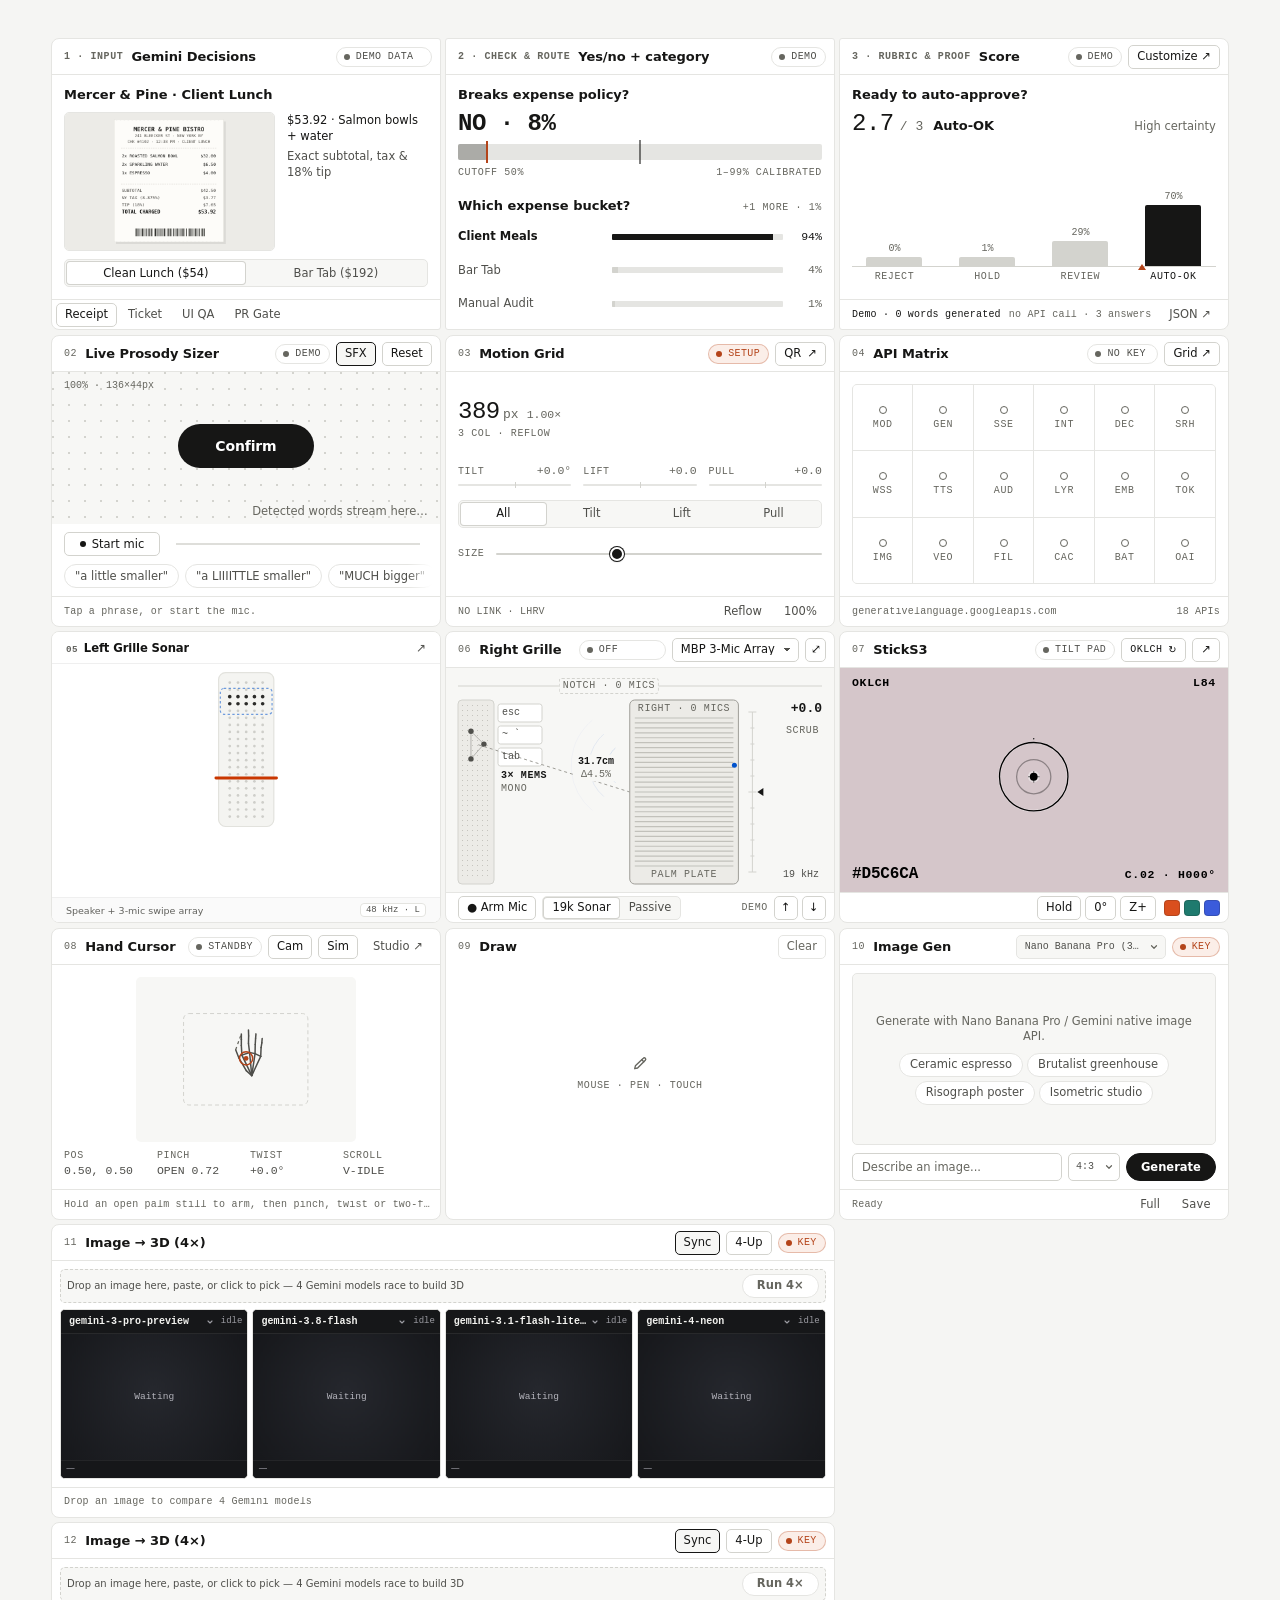
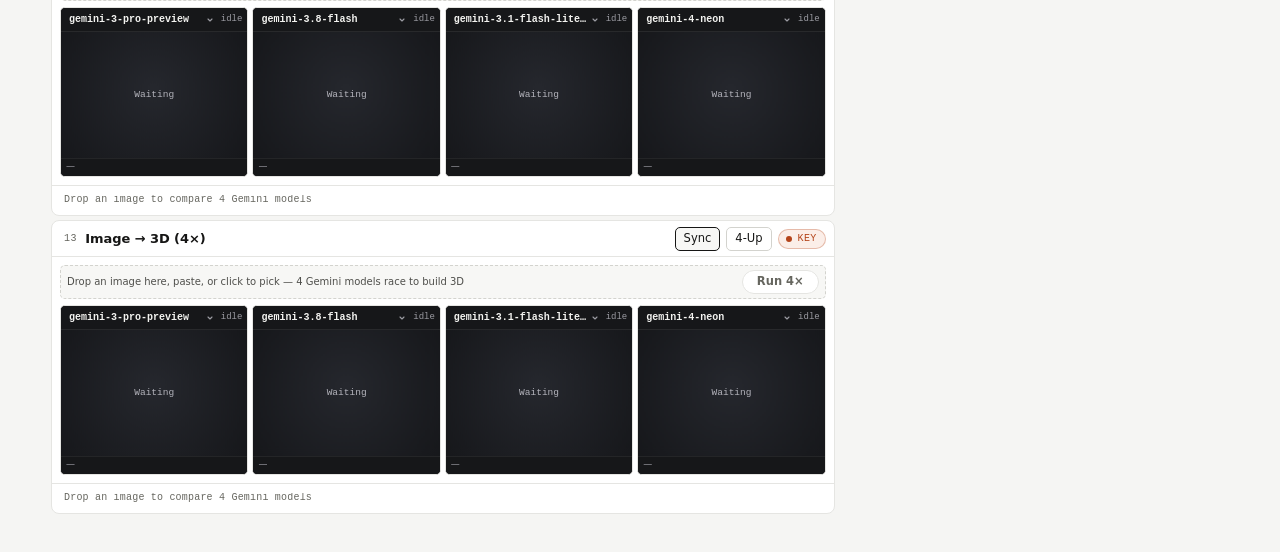
==== commit 8fda479b: "Add 2 more 2x1 Image -> 3D 4-model arena cells (Cells 11, 12, 13) Agent-Stage: stage-2-final Next-Wo" ====
--- a/index.html
+++ b/index.html
@@ -37,7 +37,9 @@
     <section class="cell cell--hand-gesture" id="cell-hand-gesture" aria-label="Webcam Hand and Spatial Gesture Cursor prototype"></section>
     <section class="cell cell--draw" id="cell-draw" aria-label="Freehand Drawing Sketchpad"></section>
     <section class="cell cell--image-gen" id="cell-image-gen" aria-label="Gemini Image Generation"></section>
-    <section class="cell cell--image-to-3d" id="cell-image-to-3d" aria-label="Image to 3D 4-Model Arena"></section>
+    <section class="cell cell--image-to-3d" id="cell-image-to-3d" data-cell-index="11" aria-label="Image to 3D 4-Model Arena 1"></section>
+    <section class="cell cell--image-to-3d" id="cell-image-to-3d-2" data-cell-index="12" aria-label="Image to 3D 4-Model Arena 2"></section>
+    <section class="cell cell--image-to-3d" id="cell-image-to-3d-3" data-cell-index="13" aria-label="Image to 3D 4-Model Arena 3"></section>
   </main>
 
   <script defer src="ui/tooltip.js"></script>
--- a/cells/decisions/decisions.css
+++ b/cells/decisions/decisions.css
@@ -1,162 +1,116 @@
 /* ==========================================================================
-   Gemini Decisions API — 3-Cell Row-1 Triptych & Expanded Studio Workbench
-   Scoped strictly to .cell--decisions*, .dc-*, and .dc-dialog.
-   Harmonized with index.html (#fafafa canvas, #ffffff cell, #e5e5e5 border).
+   Cell 01 — Gemini Decisions: three linked tiles (steps 1–3) + Studio dialog.
+   Built on ui/base.css: tiles use .ui-tile / .ui-tile-head / -body / -foot,
+   controls use .ui-btn / .ui-seg / .ui-pill, colours and sizes are --ui- tokens.
+   This file keeps only the heroes (specimen, yes/no track, category bars,
+   rubric histogram), the strip layout, and the Studio's editor/inspector.
+   Scoped to .cell--decisions*, .dc-* and .dc-dialog. Container queries use the
+   shared "ui-tile" container (< 320 px compact, < 240 px tiny).
    ========================================================================== */
 
 .cell--decisions,
 .dc-dialog {
-  --dc-bg: #ffffff;
-  --dc-canvas: #fafafa;
-  --dc-recess: #f6f6f4;
-  --dc-track: #ecece8;
-  --dc-border: #e5e5e5;
-  --dc-hairline: #efefef;
-  --dc-border-strong: #d4d4d0;
-
-  --dc-ink: #141413;
-  --dc-ink-2: #525250;
-  --dc-ink-3: #63635f;        /* 5.9:1 on #fff, 5.5:1 on #f6f6f4 (WCAG AA) */
-
-  --dc-needle: #d94f1e;       /* Braun signal orange — graphical needles/pointers */
-  --dc-needle-ink: #b43a10;   /* 5.2:1 on #fff1eb / #f6f6f4 (WCAG AA text) */
-  --dc-needle-soft: #fff1eb;
-
-  --dc-live: #047857;
-  --dc-live-bg: #ecfdf5;
-  --dc-live-border: #a7f3d0;
-
-  --dc-sim: #b45309;
-  --dc-sim-bg: #fffbeb;
-  --dc-sim-border: #fde68a;
-
-  --dc-err: #b91c1c;
-  --dc-err-bg: #fef2f2;
-  --dc-err-border: #fecaca;
-
-  --dc-focus: #2563eb;
-  --dc-sans: -apple-system, BlinkMacSystemFont, "Inter", "Helvetica Neue", ui-sans-serif, system-ui, sans-serif;
-  --dc-mono: ui-monospace, "SF Mono", "JetBrains Mono", Menlo, Consolas, monospace;
-  --dc-ease: 220ms cubic-bezier(0.16, 1, 0.3, 1);
-
-  font-family: var(--dc-sans);
-  color: var(--dc-ink);
-  -webkit-font-smoothing: antialiased;
+  /* Hero-only colours: the measurement needle / EV pointer, and the quiet bar fill. */
+  --dc-needle: var(--ui-accent);
+  --dc-bar: var(--ui-line);
+  --dc-bar-below: color-mix(in srgb, var(--ui-ink-3) 55%, var(--ui-surface));
 }
 
 .dc-mono {
-  font-family: var(--dc-mono);
+  font-family: var(--ui-mono);
+}
+
+/* One-line text that ellipsizes */
+.dc-plain-q,
+.dc-specimen-heading,
+.dc-cat-name,
+.dc-score-tier,
+.dc-card-bar-lbl,
+.dc-media-name,
+.dc-choice-opt-key,
+.dc-choice-opt-desc,
+.dc-ev-tick {
+  white-space: nowrap;
+  overflow: hidden;
+  text-overflow: ellipsis;
+}
+
+/* Numbers that change: tabular figures, no layout shift */
+.dc-mono,
+.dc-delta-chip,
+.dc-verdict-pill,
+.dc-verdict-subrow,
+.dc-cat-extra,
+.dc-cat-pct,
+.dc-card-bar-pct,
+.dc-key-btn,
+.dc-media-dims,
+.dc-media-notice,
+.dc-chip,
+.dc-hero-num,
+.dc-hero-sub,
+.dc-axis-ticks,
+.dc-choice-prob,
+.dc-hist-pct,
+.dc-ev-tick,
+.dc-rubric-row {
   font-variant-numeric: tabular-nums;
 }
 
-.dc-sr-only {
-  position: absolute;
-  width: 1px;
-  height: 1px;
-  padding: 0;
-  margin: -1px;
-  overflow: hidden;
-  clip: rect(0, 0, 0, 0);
-  white-space: nowrap;
-  border: 0;
-}
-
 /* ==========================================================================
-   1. 3-CELL ROW-1 TRIPTYCH SHELLS
+   1. Strip shells
    ========================================================================== */
 
 .cell--decisions {
-  position: relative;
-  overflow: hidden;
-  container-type: inline-size;
-  container-name: dc-card;
-  display: flex;
-  flex-direction: column;
-  background: var(--dc-bg);
-  transition: border-color 180ms ease;
+  transition: border-color var(--ui-dur) var(--ui-ease);
 }
 
 .dc-cell-inner {
   display: flex;
   flex-direction: column;
-  flex: 1;
+  flex: 1 1 auto;
   min-height: 0;
   width: 100%;
-  height: 100%;
-}
-
-/* Desktop (>= 768px): joined 3-cell horizontal triptych across Row 1
-   Excluded in Cell 03 reflow mode so split rows keep standard outer radii */
+}
+
+/* >= 768 px: the three tiles read as one strip (joined inner radii).
+   Not in Motion "reflow", where the strip can split across rows. */
 @media (min-width: 768px) {
   .grid:not([data-motion-layout="reflow"]) > .cell.cell--decisions-input {
-    border-radius: 8px 3px 3px 8px;
+    border-radius: var(--ui-radius) 3px 3px var(--ui-radius);
   }
   .grid:not([data-motion-layout="reflow"]) > .cell.cell--decisions-verdict {
     border-radius: 3px;
   }
   .grid:not([data-motion-layout="reflow"]) > .cell.cell--decisions-score {
-    border-radius: 3px 8px 8px 3px;
-  }
-}
-
-/* Mobile (< 768px, 2-col grid): Input spans full width above Verdicts + Score
-   Excluded when Cell 03 (.is-motion-controlled) scales cells into multi-column grids */
+    border-radius: 3px var(--ui-radius) var(--ui-radius) 3px;
+  }
+}
+
+/* < 768 px (2-column grid): the Input tile spans the row above tiles 2 + 3.
+   Not while Motion (.is-motion-controlled) sizes the grid itself. */
 @media (max-width: 767px) {
   .grid:not(.is-motion-controlled) > .cell.cell--decisions-input {
     grid-column: 1 / -1;
     aspect-ratio: 16 / 10;
   }
-
-  .grid:not(.is-motion-controlled) > .cell.cell--decisions-input .dc-input-body {
-    padding: 6px 10px 7px;
-    gap: 5px;
-  }
-
-  .grid:not(.is-motion-controlled) > .cell.cell--decisions-input .dc-explainer {
-    font-size: 10.5px;
-    white-space: nowrap;
-    overflow: hidden;
-    text-overflow: ellipsis;
-  }
-
-  .grid:not(.is-motion-controlled) > .cell.cell--decisions-input .dc-specimen-stage {
-    padding: 6px 8px;
-    gap: 8px;
-  }
-
+  /* The 16:10 banner is short: three lines of input text fit between heading and A/B switch. */
   .grid:not(.is-motion-controlled) > .cell.cell--decisions-input .dc-specimen-quote {
-    font-size: 11px;
-    line-height: 1.3;
-    -webkit-line-clamp: 2;
-  }
-
-  .grid:not(.is-motion-controlled) > .cell.cell--decisions-input .dc-flip-btn {
-    height: 25px;
-    font-size: 10.5px;
-  }
-
-  .grid:not(.is-motion-controlled) > .cell.cell--decisions-input .dc-card-footer {
-    padding: 4px 10px;
-  }
-
-  /* Tiles 2 + 3 sit below the full-width Input here, so "Outputs →" points down. */
-  .grid:not(.is-motion-controlled) > .cell.cell--decisions-input .dc-step-arrow-glyph {
-    display: inline-block;
-    transform: rotate(90deg);
-  }
-}
-
-/* Hover anticipation when hovering A/B flipper in Cell 1 */
+    font-size: var(--ui-fs-2);
+    line-height: 1.45;
+    -webkit-line-clamp: 3;
+  }
+}
+
+/* Hovering / focusing the A/B switch outlines the tiles it will change. */
 .cell--decisions.is-peer-highlight {
-  border-color: rgba(217, 79, 30, 0.45);
-}
-
-/* Synchronized single-pass scanline along top edge */
+  border-color: color-mix(in srgb, var(--ui-accent) 45%, var(--ui-hairline));
+}
+
+/* One sweep along the top edge per run (left to right, 70 ms apart); a loop while a live call is in flight. */
 .dc-scanline {
   position: absolute;
-  top: 0;
-  left: 0;
-  right: 0;
+  inset: 0 0 auto;
   height: 2px;
   pointer-events: none;
   z-index: 4;
@@ -176,7 +130,7 @@
 .cell--decisions.is-scanning .dc-scanline::after,
 .dc-dialog.is-scanning .dc-scanline::after {
   opacity: 1;
-  animation: dc-sweep 260ms cubic-bezier(0.22, 1, 0.36, 1) var(--dc-scan-delay, 0ms) forwards;
+  animation: dc-sweep 260ms var(--ui-ease) var(--dc-scan-delay, 0ms) forwards;
 }
 
 .cell--decisions.is-loading .dc-scanline::after,
@@ -187,7 +141,7 @@
 
 .cell--decisions.is-dimmed .dc-cell-body {
   opacity: 0.45;
-  transition: opacity 160ms ease;
+  transition: opacity var(--ui-dur) var(--ui-ease);
 }
 
 @keyframes dc-sweep {
@@ -201,535 +155,475 @@
   100% { transform: translateX(280%); }
 }
 
-/* Shared Cell Header */
-.dc-card-header {
-  display: flex;
-  align-items: center;
-  justify-content: space-between;
-  gap: 8px;
-  padding: 7px 12px;
-  border-bottom: 1px solid var(--dc-hairline);
-  background: var(--dc-canvas);
-  min-height: 33px;
-  flex-shrink: 0;
-}
-
-.dc-card-brand {
-  display: flex;
-  align-items: center;
-  gap: 6px;
-  min-width: 0;
-}
-
-.dc-step-pill {
-  font-family: var(--dc-mono);
-  font-size: 9.5px;
-  font-weight: 700;
-  letter-spacing: 0.04em;
-  color: var(--dc-ink-3);
+/* Header: mode pill keeps one width across Demo data / Key set / Live / Connecting… / API error. */
+@container ui-tile (min-width: 240px) {
+  .dc-mode-pill {
+    min-width: calc(var(--ui-6) * 4);
+  }
+}
+
+/* Body: shared. Overflow stays inside the tile at every size. */
+.dc-cell-body {
+  overflow: hidden;
+}
+
+/* Question line shared by tiles 2 and 3: question left, readout right, one baseline. */
+.dc-q-headline {
+  display: flex;
+  align-items: baseline;
+  gap: var(--ui-2);
+  min-width: 0;
+}
+
+.dc-plain-q {
+  flex: 1 1 auto;
+  min-width: 0;
+  font: 600 var(--ui-fs-3) / 1.3 var(--ui-sans);
+  color: var(--ui-ink);
+}
+
+.dc-delta-chip {
+  flex: 0 0 auto;
+  font: 500 var(--ui-fs-1) / 1 var(--ui-mono);
+  color: var(--ui-ink-2);
   white-space: nowrap;
+}
+
+/* Empty, not-run, invalid-answer and paused states: a quiet note on the shared left edge. */
+.dc-empty-state {
+  display: flex;
+  flex-direction: column;
+  align-items: flex-start;
+  gap: var(--ui-1);
+  padding: 2px 0 2px var(--ui-2);
+  border-left: 2px solid var(--ui-line);
+}
+
+.dc-empty-text {
+  font: 400 var(--ui-fs-2) / 1.4 var(--ui-sans);
+  color: var(--ui-ink-2);
+}
+
+.dc-empty-state:is([data-state="invalid"], [data-state="error"]) {
+  border-left-color: var(--ui-accent);
+}
+
+.dc-empty-state:is([data-state="invalid"], [data-state="error"]) .ui-label {
+  color: var(--ui-accent);
+}
+
+.dc-empty-state .ui-btn {
+  margin-top: var(--ui-1);
+}
+
+/* ==========================================================================
+   2. Step 1 · Input — hero: the specimen
+   ========================================================================== */
+
+.dc-specimen-stage {
+  flex: 1 1 auto;
+  min-height: 0;
+  display: flex;
+  flex-direction: column;
+  gap: var(--ui-2);
+}
+
+.dc-specimen-heading {
+  flex: 0 0 auto;
+  font: 600 var(--ui-fs-3) / 1.3 var(--ui-sans);
+  color: var(--ui-ink);
+}
+
+.dc-specimen-row {
+  flex: 1 1 auto;
+  min-height: 0;
+  display: flex;
+  gap: var(--ui-3);
+}
+
+.dc-specimen-img-btn {
+  appearance: none;
+  flex: 0 0 auto;
+  height: 100%;
+  aspect-ratio: 640 / 420;
+  max-width: 58%;
+  padding: 0;
+  border: 1px solid var(--ui-hairline);
+  border-radius: var(--ui-radius-sm);
+  background: var(--ui-well);
   overflow: hidden;
-  text-overflow: ellipsis;
-  min-width: 0;
-}
-
-.dc-step-pill--lead {
-  color: var(--dc-needle-ink);
-}
-
-.dc-step-arrow {
-  color: var(--dc-ink-3);
-  font-size: 10px;
-  transition: color 160ms ease, transform 160ms ease;
-}
-
-.cell--decisions.is-peer-highlight .dc-step-arrow {
-  color: var(--dc-needle-ink);
-  transform: translateX(2px);
-}
-
-.dc-card-title {
-  font-size: 12px;
-  font-weight: 600;
-  letter-spacing: -0.01em;
-  color: var(--dc-ink);
-  white-space: nowrap;
-  overflow: hidden;
-  text-overflow: ellipsis;
-}
-
-.dc-card-actions {
-  display: flex;
-  align-items: center;
-  gap: 5px;
-  flex-shrink: 0;
-}
-
-.dc-api-whisper {
-  font-family: var(--dc-mono);
-  font-size: 9.5px;
-  font-weight: 600;
-  color: var(--dc-ink-3);
-  background: var(--dc-bg);
-  border: 1px solid var(--dc-border);
-  border-radius: 4px;
-  padding: 1.5px 5px;
-  white-space: nowrap;
-}
-
-/* Provenance tag on tiles 2 + 3 ("Demo", "Demo · edited", "Live · edited").
-   Never hidden by the compact container queries: demo numbers must always be labelled. */
-.dc-result-tag {
-  font-family: var(--dc-sans);
-  font-size: 9.5px;
-  font-weight: 700;
-  line-height: 1.3;
-  padding: 1px 5px;
-  border-radius: 4px;
-  border: 1px solid var(--dc-border-strong);
-  background: var(--dc-bg);
-  color: var(--dc-ink-2);
-  white-space: nowrap;
-  flex-shrink: 0;
-}
-
-.dc-result-tag.is-demo {
-  border-color: var(--dc-sim-border);
-  background: var(--dc-sim-bg);
-  color: var(--dc-sim);
-}
-
-/* Mode badge (Demo / Live / Error) */
-.dc-mode-pill {
-  display: inline-flex;
-  align-items: center;
-  gap: 5px;
-  height: 21px;
-  padding: 0 8px;
-  border-radius: 999px;
-  font-family: var(--dc-sans);
-  font-size: 10.5px;
-  font-weight: 600;
-  border: 1px solid var(--dc-sim-border);
-  background: var(--dc-sim-bg);
-  color: var(--dc-sim);
-  cursor: pointer;
-  white-space: nowrap;
-  transition: filter 140ms ease;
-}
-
-.dc-mode-pill:hover {
-  filter: brightness(0.96);
-}
-
-.dc-mode-pill[data-mode="live"] {
-  border-color: var(--dc-live-border);
-  background: var(--dc-live-bg);
-  color: var(--dc-live);
-}
-
-.dc-mode-pill[data-mode="error"] {
-  border-color: var(--dc-err-border);
-  background: var(--dc-err-bg);
-  color: var(--dc-err);
-}
-
-.dc-dot {
-  width: 6px;
-  height: 6px;
-  border-radius: 50%;
-  background: currentColor;
-  flex-shrink: 0;
-}
-
-.dc-icon-btn {
-  display: inline-flex;
-  align-items: center;
-  justify-content: center;
-  gap: 4px;
-  height: 22px;
-  padding: 0 8px;
-  border-radius: 4px;
-  border: 1px solid var(--dc-border-strong);
-  background: var(--dc-bg);
-  color: var(--dc-ink);
-  font-family: var(--dc-sans);
-  font-size: 11px;
-  font-weight: 500;
-  cursor: pointer;
-  white-space: nowrap;
-  transition: background 140ms ease, border-color 140ms ease;
-}
-
-.dc-icon-btn:hover {
-  background: var(--dc-recess);
-}
-
-/* Shared Cell Body */
-.dc-cell-body {
-  flex: 1;
-  min-height: 0;
-  display: flex;
-  flex-direction: column;
-  overflow: hidden;
-}
-
-/* ==========================================================================
-   CELL 1 (01A) — INPUT & A/B FLIPPER
-   ========================================================================== */
-
-.dc-input-body {
-  padding: 8px 12px 10px;
-  gap: 8px;
-  justify-content: space-between;
-}
-
-.dc-explainer {
-  font-size: 11px;
-  line-height: 1.35;
-  color: var(--dc-ink-2);
-}
-
-.dc-specimen-stage {
-  flex: 1;
-  min-height: 0;
-  display: flex;
-  align-items: center;
-  gap: 11px;
-  padding: 8px 10px;
-  border-radius: 6px;
-  background: var(--dc-recess);
-  border: 1px solid var(--dc-hairline);
-  overflow: hidden;
-}
-
-.dc-specimen-img-btn {
-  position: relative;
-  height: 100%;
-  max-height: 132px;
-  aspect-ratio: 640 / 420;
-  border-radius: 4px;
-  overflow: hidden;
-  border: 1px solid var(--dc-border-strong);
-  background: #e9e9e5;
-  padding: 0;
   cursor: zoom-in;
-  flex-shrink: 0;
+  transition: border-color var(--ui-dur) var(--ui-ease);
+}
+
+.dc-specimen-img-btn:hover {
+  border-color: var(--ui-ink-3);
 }
 
 .dc-specimen-img-btn img {
+  display: block;
   width: 100%;
   height: 100%;
   object-fit: cover;
-  display: block;
 }
 
 .dc-specimen-copy {
-  display: flex;
-  flex-direction: column;
-  gap: 4px;
-  min-width: 0;
-  flex: 1;
-}
-
-.dc-specimen-heading {
-  font-size: 12px;
-  font-weight: 600;
-  color: var(--dc-ink);
-  white-space: nowrap;
+  flex: 1 1 0;
+  min-width: 0;
+  overflow: hidden;
+}
+
+.dc-specimen-bullets {
+  list-style: none;
+  display: flex;
+  flex-direction: column;
+  gap: var(--ui-1);
+}
+
+.dc-specimen-bullets li {
+  font: 400 var(--ui-fs-2) / 1.4 var(--ui-sans);
+  color: var(--ui-ink-2);
+}
+
+.dc-specimen-bullets li:first-child {
+  color: var(--ui-ink);
+}
+
+.dc-specimen-quote {
+  font: 400 var(--ui-fs-2) / 1.45 var(--ui-sans);
+  color: var(--ui-ink-2);
+  display: -webkit-box;
+  -webkit-box-orient: vertical;
+  -webkit-line-clamp: 5;
+  overflow: hidden;
+}
+
+/* Text-only inputs (Ticket, PR Gate): the text is the specimen, set as a quoted slip. */
+.dc-specimen-quote--solo {
+  flex: 0 1 auto;
+  min-height: 0;
+  padding-left: var(--ui-3);
+  border-left: 2px solid var(--ui-line);
+  font-size: var(--ui-fs-3);
+  line-height: 1.5;
+  -webkit-line-clamp: 6;
+}
+
+/* Wide tiles: the text slip is the hero, set larger (five whole lines fit from 320 px up). */
+@container ui-tile (min-width: 320px) {
+  .dc-specimen-quote--solo {
+    font-size: var(--ui-fs-4);
+    -webkit-line-clamp: 5;
+  }
+}
+
+/* A/B switch: a full-width segmented control. */
+.dc-flip-row {
+  flex: 0 0 auto;
+  display: grid;
+  grid-template-columns: repeat(2, minmax(0, 1fr));
+  width: 100%;
+}
+
+.dc-flip-row > button {
   overflow: hidden;
   text-overflow: ellipsis;
 }
 
-.dc-specimen-bullets {
-  list-style: none;
-  display: flex;
-  flex-direction: column;
+/* Footer: scenario tabs. Text starts on the tile's 12 px edge. */
+.dc-input-foot {
+  padding-left: var(--ui-1);
+}
+
+.dc-preset-tabs {
+  display: flex;
+  align-items: center;
   gap: 2px;
-}
-
-.dc-specimen-bullets li {
-  font-size: 11px;
-  line-height: 1.3;
-  color: var(--dc-ink-2);
+  min-width: 0;
+}
+
+.dc-preset-btn[aria-pressed="true"] {
+  background: var(--ui-surface);
+  border-color: var(--ui-line);
+  color: var(--ui-ink);
+}
+
+/* ==========================================================================
+   3. Step 2 · Check & route — hero: the yes/no track and its verdict
+   ========================================================================== */
+
+/* Yes/no on the top edge, category on the bottom edge: the same top and bottom lines
+   as the specimen heading and A/B switch in step 1 and the score and chart in step 3. */
+.dc-verdict-body {
+  gap: var(--ui-4);
+}
+
+.dc-half {
+  flex: 0 1 auto;
+  display: flex;
+  flex-direction: column;
+  gap: var(--ui-2);
+  min-height: 0;
+  min-width: 0;
+  overflow: hidden;
+}
+
+/* 4 px under the track and the chart: room for the needle, pin and pointer overhang. */
+.dc-half--noul,
+.dc-card-chart {
+  padding-bottom: var(--ui-1);
+}
+
+/* The category block takes the remaining height: its rows grow (to a cap) instead of
+   leaving a gap between the two questions. */
+.dc-half--choice {
+  flex: 1 1 auto;
+}
+
+.dc-half--choice .dc-cat-bars {
+  flex: 1 1 auto;
+  min-height: 0;
+}
+
+.dc-half--choice .dc-cat-row {
+  flex: 1 1 0;
+  min-height: 16px;
+  max-height: 32px;
+}
+
+/* Wide tiles (>= 320 px): the verdict drops under its question as the 24 px hero readout,
+   on the same line as the score in step 3. Compact tiles keep it at the end of the question line. */
+@container ui-tile (min-width: 320px) {
+  .dc-half--noul .dc-q-headline {
+    flex-wrap: wrap;
+    row-gap: var(--ui-2);
+  }
+  .dc-half--noul .dc-verdict-pill {
+    order: 3;
+    flex-basis: 100%;
+    text-align: left;
+    font-size: var(--ui-fs-5);
+    letter-spacing: -0.02em;
+  }
+  .dc-half--noul .dc-noul-track {
+    height: 16px;
+  }
+}
+
+.dc-verdict-pill {
+  flex: 0 0 auto;
+  min-width: 9ch;
+  font: 600 var(--ui-fs-4) / 1 var(--ui-mono);
+  letter-spacing: -0.01em;
+  text-align: right;
+  color: var(--ui-ink);
   white-space: nowrap;
+}
+
+.dc-verdict-subrow {
+  display: flex;
+  justify-content: space-between;
+  gap: var(--ui-2);
+  font: 400 var(--ui-fs-1) / 1 var(--ui-mono);
+  letter-spacing: var(--ui-caps-track);
+  text-transform: uppercase;
+  color: var(--ui-ink-3);
+  white-space: nowrap;
+}
+
+/* Category bars */
+.dc-cat-extra {
+  flex: 0 0 auto;
+  font: 500 var(--ui-fs-1) / 1 var(--ui-mono);
+  letter-spacing: var(--ui-caps-track);
+  text-transform: uppercase;
+  color: var(--ui-ink-3);
+  white-space: nowrap;
+}
+
+.dc-cat-bars {
+  display: flex;
+  flex-direction: column;
+  gap: 6px;
+}
+
+.dc-cat-row {
+  display: grid;
+  grid-template-columns: minmax(0, 40%) minmax(0, 1fr) calc(var(--ui-fs-2) * 2.7);
+  align-items: center;
+  gap: var(--ui-2);
+  min-width: 0;
+}
+
+.dc-cat-name {
+  font: 400 var(--ui-fs-2) / 1.3 var(--ui-sans);
+  color: var(--ui-ink-2);
+}
+
+.dc-cat-row.is-winner .dc-cat-name {
+  font-weight: 600;
+  color: var(--ui-ink);
+}
+
+.dc-cat-track {
+  height: 6px;
+  border-radius: 1px;
+  background: var(--ui-hairline);
   overflow: hidden;
-  text-overflow: ellipsis;
-}
-
-.dc-specimen-quote {
-  font-size: 11.5px;
-  line-height: 1.4;
-  color: var(--dc-ink-2);
-  display: -webkit-box;
-  -webkit-line-clamp: 4;
-  -webkit-box-orient: vertical;
-  overflow: hidden;
-}
-
-/* Giant obvious 2-way A/B flip buttons */
-.dc-flip-row {
-  display: grid;
-  grid-template-columns: 1fr 1fr;
-  gap: 4px;
-  padding: 3px;
-  border-radius: 6px;
-  background: var(--dc-recess);
-  border: 1px solid var(--dc-border);
-  flex-shrink: 0;
-}
-
-.dc-flip-btn {
-  height: 28px;
-  padding: 0 8px;
+}
+
+.dc-cat-fill {
+  height: 100%;
+  min-width: 2px;
+  background: var(--dc-bar);
+  transition: width var(--ui-dur) var(--ui-ease);
+}
+
+.dc-cat-row.is-winner .dc-cat-fill {
+  background: var(--ui-ink);
+}
+
+.dc-cat-pct {
+  font: 500 var(--ui-fs-2) / 1 var(--ui-mono);
+  text-align: right;
+  color: var(--ui-ink-3);
+}
+
+.dc-cat-row.is-winner .dc-cat-pct {
+  color: var(--ui-ink);
+}
+
+/* Live error in step 2: title, what to do, and the way out. Scrolls rather than clips. */
+.dc-verdict-body:has(.dc-card-error) {
+  overflow-y: auto;
+}
+
+.dc-card-error {
+  display: flex;
+  flex-direction: column;
+  align-items: flex-start;
+  gap: var(--ui-2);
+  padding-left: var(--ui-3);
+  border-left: 2px solid var(--ui-accent);
+}
+
+.dc-card-error-title {
+  font: 600 var(--ui-fs-3) / 1.3 var(--ui-sans);
+  color: var(--ui-accent);
+}
+
+.dc-card-error-text {
+  font: 400 var(--ui-fs-2) / 1.4 var(--ui-sans);
+  color: var(--ui-ink-2);
+}
+
+.dc-card-error-actions {
+  display: flex;
+  flex-wrap: wrap;
+  gap: 6px;
+}
+
+/* ==========================================================================
+   4. Yes/no track (tile 2 and Studio results)
+   ========================================================================== */
+
+.dc-noul-track {
+  position: relative;
+  height: 12px;
+  border-radius: 2px;
+  background: var(--ui-hairline);
+  cursor: ew-resize;
+  touch-action: none;
+  user-select: none;
+  -webkit-user-select: none;
+}
+
+.dc-noul-fill {
+  position: absolute;
+  inset: 0 auto 0 0;
+  border-radius: 2px;
+  background: var(--ui-ink);
+  transition: width var(--ui-dur) var(--ui-ease), background-color var(--ui-dur) var(--ui-ease);
+}
+
+.dc-noul-fill.is-below {
+  background: var(--dc-bar-below);
+}
+
+/* Previous run: a hollow dot (hoverable for its tip; the track drag still receives the press). */
+.dc-noul-ghost {
+  position: absolute;
+  top: 50%;
+  width: 7px;
+  height: 7px;
+  border-radius: 50%;
+  border: 1.5px solid var(--ui-ink-3);
+  background: var(--ui-surface);
+  transform: translate(-50%, -50%);
+}
+
+/* Measured probability */
+.dc-noul-needle {
+  position: absolute;
+  top: -3px;
+  bottom: -3px;
+  width: 2px;
+  background: var(--dc-needle);
+  transform: translateX(-50%);
+  transition: left var(--ui-dur) var(--ui-ease);
+  pointer-events: none;
+}
+
+/* Cutoff handle: 14 px hit width, 2 px visible line. */
+.dc-noul-pin {
+  appearance: none;
+  position: absolute;
+  top: -4px;
+  bottom: -4px;
+  width: 14px;
+  padding: 0;
   border: 0;
-  border-radius: 4px;
   background: transparent;
-  color: var(--dc-ink-2);
-  font-family: var(--dc-sans);
-  font-size: 11px;
-  font-weight: 600;
-  cursor: pointer;
-  white-space: nowrap;
-  overflow: hidden;
-  text-overflow: ellipsis;
-  transition: background 140ms ease, color 140ms ease;
-}
-
-.dc-flip-btn:hover:not([aria-pressed="true"]) {
-  background: rgba(20, 20, 19, 0.05);
-  color: var(--dc-ink);
-}
-
-.dc-flip-btn[aria-pressed="true"] {
-  background: var(--dc-ink);
-  color: #ffffff;
-}
-
-/* Cell 1 Footer: Scenario Tabs */
-.dc-card-footer {
-  display: flex;
-  align-items: center;
-  justify-content: space-between;
-  gap: 6px;
-  padding: 5px 12px;
-  border-top: 1px solid var(--dc-hairline);
-  background: var(--dc-canvas);
-  font-size: 10.5px;
-  color: var(--dc-ink-3);
-  flex-shrink: 0;
-}
-
-.dc-preset-tabs {
-  display: inline-flex;
-  align-items: center;
-  gap: 2px;
-  min-width: 0;
-  overflow-x: auto;
-  scrollbar-width: none;
-}
-
-.dc-preset-tabs::-webkit-scrollbar {
-  display: none;
-}
-
-.dc-preset-btn {
-  height: 20px;
-  padding: 0 7px;
-  border: 1px solid transparent;
-  border-radius: 4px;
-  background: transparent;
-  color: var(--dc-ink-3);
-  font-family: var(--dc-sans);
-  font-size: 10.5px;
-  font-weight: 500;
-  cursor: pointer;
-  white-space: nowrap;
-  flex-shrink: 0;
-}
-
-.dc-preset-btn:hover {
-  color: var(--dc-ink);
-}
-
-.dc-preset-btn[aria-pressed="true"] {
-  background: var(--dc-bg);
-  color: var(--dc-ink);
-  border-color: var(--dc-border-strong);
-  font-weight: 600;
+  transform: translateX(-50%);
+  cursor: ew-resize;
+}
+
+.dc-noul-pin::after {
+  content: "";
+  position: absolute;
+  left: 50%;
+  top: 0;
+  bottom: 0;
+  width: 2px;
+  transform: translateX(-50%);
+  background: var(--ui-ink);
+  opacity: 0.55;
+  transition: opacity var(--ui-dur) var(--ui-ease);
+}
+
+.dc-noul-pin:hover::after,
+.dc-noul-pin:focus-visible::after {
+  opacity: 1;
 }
 
 /* ==========================================================================
-   CELL 2 (01B) — YES/NO CHECK + BEST CATEGORY
+   5. Step 3 · Rubric & proof — hero: the score and its histogram
    ========================================================================== */
 
-.dc-verdict-body {
-  display: flex;
-  flex-direction: column;
-}
-
-.dc-half {
-  flex: 1;
+.dc-score-main {
+  flex: 1 1 auto;
   min-height: 0;
-  padding: 9px 13px;
-  display: flex;
-  flex-direction: column;
-  justify-content: center;
-  gap: 6px;
-  overflow: hidden;
-}
-
-.dc-half + .dc-half {
-  border-top: 1px solid var(--dc-hairline);
-}
-
-.dc-eyebrow-row {
-  display: flex;
-  align-items: center;
-  justify-content: space-between;
-  gap: 6px;
-}
-
-.dc-eyebrow {
-  font-size: 9.5px;
-  font-weight: 700;
-  letter-spacing: 0.06em;
-  text-transform: uppercase;
-  color: var(--dc-ink-3);
-}
-
-.dc-q-headline {
+  display: flex;
+  flex-direction: column;
+  gap: var(--ui-2);
+}
+
+.dc-score-hero-row {
   display: flex;
   align-items: baseline;
   justify-content: space-between;
-  gap: 8px;
-  min-width: 0;
-}
-
-.dc-plain-q {
-  font-size: 12px;
-  font-weight: 600;
-  color: var(--dc-ink);
-  white-space: nowrap;
-  overflow: hidden;
-  text-overflow: ellipsis;
-  min-width: 0;
-}
-
-.dc-verdict-pill {
-  font-family: var(--dc-mono);
-  font-variant-numeric: tabular-nums;
-  font-size: 11.5px;
-  font-weight: 700;
-  padding: 2px 7px;
-  border-radius: 4px;
-  background: var(--dc-ink);
-  color: #ffffff;
-  white-space: nowrap;
-  flex-shrink: 0;
-}
-
-.dc-verdict-pill.is-no {
-  background: var(--dc-recess);
-  color: var(--dc-ink);
-  border: 1px solid var(--dc-border-strong);
-}
-
-.dc-verdict-subrow {
-  display: flex;
-  align-items: center;
-  justify-content: space-between;
-  gap: 6px;
-  font-size: 10px;
-  color: var(--dc-ink-3);
-  font-variant-numeric: tabular-nums;
-}
-
-/* Named Category Bars in Cell 2 */
-.dc-cat-bars {
-  display: flex;
-  flex-direction: column;
-  gap: 4px;
-}
-
-.dc-cat-row {
-  display: grid;
-  grid-template-columns: minmax(70px, 42%) minmax(0, 1fr) 32px;
-  align-items: center;
-  gap: 7px;
-  min-width: 0;
-}
-
-.dc-cat-name {
-  font-size: 11px;
-  color: var(--dc-ink-2);
-  white-space: nowrap;
-  overflow: hidden;
-  text-overflow: ellipsis;
-}
-
-.dc-cat-row.is-winner .dc-cat-name {
-  color: var(--dc-ink);
-  font-weight: 600;
-}
-
-.dc-cat-track {
-  height: 7px;
-  border-radius: 2px;
-  background: var(--dc-track);
-  overflow: hidden;
-}
-
-.dc-cat-fill {
-  height: 100%;
-  border-radius: 2px;
-  background: #b8b8b2;
-  min-width: 2px;
-  transition: width var(--dc-ease);
-}
-
-.dc-cat-row.is-winner .dc-cat-fill {
-  background: var(--dc-ink);
-}
-
-.dc-cat-pct {
-  font-family: var(--dc-mono);
-  font-variant-numeric: tabular-nums;
-  font-size: 10.5px;
-  font-weight: 600;
-  text-align: right;
-  color: var(--dc-ink-3);
-}
-
-.dc-cat-row.is-winner .dc-cat-pct {
-  color: var(--dc-ink);
-}
-
-/* ==========================================================================
-   CELL 3 (01C) — RUBRIC SCORE & 0-OUTPUT-TOKEN PROOF
-   ========================================================================== */
-
-.dc-score-body {
-  display: flex;
-  flex-direction: column;
-  justify-content: space-between;
-}
-
-.dc-score-main {
-  flex: 1;
-  min-height: 0;
-  padding: 9px 13px 6px;
-  display: flex;
-  flex-direction: column;
-  justify-content: space-between;
-  gap: 6px;
-}
-
-.dc-score-hero-row {
-  display: flex;
-  align-items: baseline;
-  justify-content: space-between;
-  gap: 8px;
+  gap: var(--ui-2);
+  min-width: 0;
 }
 
 .dc-score-hero-left {
@@ -739,59 +633,49 @@
   min-width: 0;
 }
 
-.dc-score-big {
-  font-family: var(--dc-mono);
-  font-variant-numeric: tabular-nums;
-  font-size: 20px;
-  font-weight: 700;
-  line-height: 1;
-  color: var(--dc-ink);
-}
-
 .dc-score-denom {
-  font-family: var(--dc-mono);
-  font-size: 11px;
-  color: var(--dc-ink-3);
+  flex: 0 0 auto;
+  font: 400 var(--ui-fs-3) / 1 var(--ui-mono);
+  color: var(--ui-ink-3);
 }
 
 .dc-score-tier {
-  font-size: 12px;
-  font-weight: 600;
-  color: var(--dc-ink);
+  min-width: 0;
+  margin-left: var(--ui-1);
+  font: 600 var(--ui-fs-3) / 1.2 var(--ui-sans);
+  color: var(--ui-ink);
+}
+
+.dc-score-meta {
+  flex: 0 0 auto;
+  display: flex;
+  align-items: baseline;
+  gap: var(--ui-2);
+}
+
+.dc-certainty-tag {
+  font: 400 var(--ui-fs-2) / 1 var(--ui-sans);
+  color: var(--ui-ink-3);
   white-space: nowrap;
-  overflow: hidden;
-  text-overflow: ellipsis;
-}
-
-.dc-certainty-tag {
-  font-size: 10px;
-  font-weight: 500;
-  color: var(--dc-ink-3);
-  white-space: nowrap;
-  flex-shrink: 0;
-}
-
-/* Labeled Column Chart inside Cell 3 */
+}
+
+/* The chart takes the rest of the height, so there is no void between score and bars. */
 .dc-card-chart {
-  display: flex;
-  flex-direction: column;
-  gap: 3px;
-  flex: 1;
+  flex: 1 1 auto;
   min-height: 0;
-  justify-content: flex-end;
-  overflow: hidden;
+  display: flex;
+  flex-direction: column;
+  gap: var(--ui-1);
 }
 
 .dc-card-bars {
   position: relative;
+  flex: 1 1 auto;
+  min-height: 24px;
   display: grid;
   align-items: end;
-  gap: 6px;
-  flex: 1;
-  min-height: 36px;
-  max-height: 88px;
-  padding-bottom: 3px;
-  border-bottom: 1px solid var(--dc-border-strong);
+  gap: var(--ui-2);
+  border-bottom: 1px solid var(--ui-line);
 }
 
 .dc-card-bar-col {
@@ -799,33 +683,31 @@
   flex-direction: column;
   align-items: center;
   justify-content: flex-end;
+  gap: 3px;
   height: 100%;
   min-height: 0;
-  gap: 2px;
 }
 
 .dc-card-bar-pct {
-  font-family: var(--dc-mono);
-  font-variant-numeric: tabular-nums;
-  font-size: 9px;
-  color: var(--dc-ink-3);
-  line-height: 1;
-  flex-shrink: 0;
+  flex: 0 0 auto;
+  font: 400 var(--ui-fs-1) / 1 var(--ui-mono);
+  color: var(--ui-ink-3);
 }
 
 .dc-card-bar {
   width: 100%;
-  max-width: 44px;
+  max-width: 56px;
+  min-height: 3px;
   border-radius: 2px 2px 0 0;
-  background: #d0d0cb;
-  min-height: 3px;
-  transition: height var(--dc-ease);
+  background: var(--dc-bar);
+  transition: height var(--ui-dur) var(--ui-ease);
 }
 
 .dc-card-bar.is-peak {
-  background: var(--dc-ink);
-}
-
+  background: var(--ui-ink);
+}
+
+/* Weighted-average pointer on the baseline. */
 .dc-card-ev-pointer {
   position: absolute;
   bottom: -4px;
@@ -835,342 +717,128 @@
   border-right: 4px solid transparent;
   border-bottom: 6px solid var(--dc-needle);
   transform: translateX(-50%);
-  transition: left var(--dc-ease);
-  pointer-events: none;
+  transition: left var(--ui-dur) var(--ui-ease);
 }
 
 .dc-card-bar-labels {
   display: grid;
-  gap: 6px;
-  padding-top: 2px;
+  gap: var(--ui-2);
 }
 
 .dc-card-bar-lbl {
-  font-size: 9.5px;
+  font: 500 var(--ui-fs-1) / 1.2 var(--ui-mono);
+  letter-spacing: var(--ui-caps-track);
+  text-transform: uppercase;
   text-align: center;
-  color: var(--dc-ink-3);
-  white-space: nowrap;
+  color: var(--ui-ink-3);
+}
+
+.dc-card-bar-lbl.is-peak {
+  color: var(--ui-ink);
+}
+
+/* Footer: "0 words generated" is a plain readout (a claim, not a connection). */
+.dc-proof-left {
+  display: flex;
+  align-items: center;
+  gap: var(--ui-2);
+  min-width: 0;
+  overflow: hidden;
+}
+
+.dc-zero-badge {
+  flex: 0 0 auto;
+  font-size: var(--ui-fs-1);
+}
+
+.dc-proof-meta {
+  min-width: 0;
   overflow: hidden;
   text-overflow: ellipsis;
 }
 
-.dc-card-bar-lbl.is-peak {
-  color: var(--dc-ink);
-  font-weight: 600;
-}
-
-/* Signature Zero-Output-Token Proof Strip (Cell 3 Footer) */
-.dc-proof-strip {
-  display: flex;
-  align-items: center;
-  justify-content: space-between;
-  gap: 8px;
-  padding: 7px 12px;
-  background: var(--dc-recess);
-  border-top: 1px solid var(--dc-border);
-  flex-shrink: 0;
-}
-
-.dc-proof-left {
-  display: flex;
-  align-items: center;
-  gap: 8px;
-  min-width: 0;
-  /* One line: the badge never shrinks, the meta ellipsizes (a wrapped strip steals the chart's height). */
-  flex-wrap: nowrap;
-}
-
-.dc-zero-badge {
-  display: inline-flex;
-  align-items: center;
-  gap: 4px;
-  padding: 2px 7px;
-  border-radius: 4px;
-  background: var(--dc-live-bg);
-  border: 1px solid var(--dc-live-border);
-  color: var(--dc-live);
-  font-size: 10.5px;
-  font-weight: 700;
-  white-space: nowrap;
-  flex-shrink: 0;
-}
-
-/* Simulated "0 words generated": demo amber, not the live green. */
-.dc-zero-badge.is-demo {
-  background: var(--dc-sim-bg);
-  border-color: var(--dc-sim-border);
-  color: var(--dc-sim);
-}
-
-.dc-proof-meta {
-  font-family: var(--dc-mono);
-  font-size: 10px;
-  color: var(--dc-ink-3);
-  white-space: nowrap;
-  overflow: hidden;
-  text-overflow: ellipsis;
-  min-width: 0;
-}
-
-.dc-link-btn {
-  border: 0;
-  background: transparent;
-  color: var(--dc-ink-2);
-  font-family: var(--dc-mono);
-  font-size: 10px;
-  font-weight: 600;
-  cursor: pointer;
-  padding: 2px 4px;
-  border-radius: 3px;
-  white-space: nowrap;
-}
-
-.dc-link-btn:hover {
-  color: var(--dc-ink);
-  background: rgba(20, 20, 19, 0.06);
-}
-
-/* Card Error & Empty Panels */
-.dc-card-error {
-  margin: auto 12px;
-  display: flex;
-  flex-direction: column;
-  gap: 6px;
-  padding: 10px 12px;
-  border-radius: 6px;
-  background: var(--dc-err-bg);
-  border: 1px solid var(--dc-err-border);
-  color: var(--dc-err);
-  font-size: 11px;
-}
-
-.dc-card-error-title {
-  font-weight: 700;
-}
-
-.dc-card-error-actions {
-  display: flex;
-  gap: 6px;
-  flex-wrap: wrap;
-}
-
-.dc-empty-state {
-  margin: auto;
-  padding: 12px;
-  text-align: center;
-  font-size: 11.5px;
-  color: var(--dc-ink-3);
-  display: flex;
-  flex-direction: column;
-  align-items: center;
-  gap: 6px;
-}
-
 /* ==========================================================================
-   SHARED PRIMITIVE TRACKS (Noul Vernier Track + Delta Chip)
+   6. Container steps (tile width). Shared ones live in ui/base.css.
    ========================================================================== */
 
-.dc-noul-track {
-  position: relative;
-  height: 11px;
-  border-radius: 3px;
-  background: var(--dc-track);
-  cursor: ew-resize;
-  touch-action: none;
-  user-select: none;
-}
-
-.dc-noul-fill {
-  position: absolute;
-  left: 0;
-  top: 0;
-  bottom: 0;
-  border-radius: 3px;
-  background: var(--dc-ink);
-  transition: width var(--dc-ease), background 160ms ease;
-}
-
-.dc-noul-fill.is-below {
-  background: #a3a39e;
-}
-
-.dc-noul-ghost {
-  position: absolute;
-  top: 50%;
-  width: 6px;
-  height: 6px;
-  border-radius: 50%;
-  border: 1.5px solid var(--dc-ink-3);
-  background: var(--dc-bg);
-  transform: translate(-50%, -50%);
-  pointer-events: none;
-  opacity: 0.9;
-}
-
-.dc-noul-needle {
-  position: absolute;
-  top: -2px;
-  bottom: -2px;
-  width: 2px;
-  background: var(--dc-needle);
-  transform: translateX(-50%);
-  transition: left var(--dc-ease);
-  pointer-events: none;
-}
-
-.dc-noul-pin {
-  position: absolute;
-  top: -3px;
-  bottom: -3px;
-  width: 14px;
-  transform: translateX(-50%);
-  cursor: ew-resize;
-  background: transparent;
-  border: 0;
-  padding: 0;
-}
-
-.dc-noul-pin::after {
-  content: "";
-  position: absolute;
-  left: 50%;
-  top: 0;
-  bottom: 0;
-  width: 2px;
-  transform: translateX(-50%);
-  background: var(--dc-ink);
-  opacity: 0.55;
-}
-
-.dc-noul-pin:hover::after,
-.dc-noul-pin:focus-visible::after {
-  opacity: 1;
-}
-
-.dc-delta-chip {
-  font-family: var(--dc-mono);
-  font-size: 9.5px;
-  font-weight: 600;
-  padding: 1px 5px;
-  border-radius: 3px;
-  background: var(--dc-needle-soft);
-  color: var(--dc-needle-ink);
-  white-space: nowrap;
+@container ui-tile (max-width: 319px) {
+  .dc-verdict-body {
+    gap: var(--ui-3);
+  }
+  .dc-cat-bars {
+    gap: 4px;
+  }
+  .dc-specimen-row {
+    gap: var(--ui-2);
+  }
+  .dc-specimen-quote {
+    -webkit-line-clamp: 4;
+  }
+  .dc-specimen-quote--solo {
+    font-size: var(--ui-fs-2);
+  }
+}
+
+/* Tiny (< 240 px, phone grid): header + hero. Demo labels stay readable (not a bare dot). */
+@container ui-tile (max-width: 239px) {
+  .dc-result-tag.ui-pill {
+    width: auto;
+    padding: 0 6px 0 5px;
+  }
+  .dc-result-tag .ui-pill-label {
+    display: inline;
+  }
+
+  .dc-plain-q,
+  .dc-specimen-heading {
+    font-size: var(--ui-fs-2);
+  }
+  .dc-specimen-img-btn {
+    max-width: 100%;
+  }
+  .dc-specimen-quote--solo {
+    padding-left: var(--ui-2);
+    -webkit-line-clamp: 3;
+  }
+
+  /* Step 2: the yes/no hero, plus only the winning category row. */
+  .dc-verdict-pill {
+    min-width: 0;
+    font-size: var(--ui-fs-3);
+  }
+  .dc-noul-track {
+    height: 10px;
+  }
+  .dc-half--choice .dc-q-headline,
+  .dc-cat-row:nth-child(n + 2),
+  .dc-half--choice:has(> .dc-empty-state) {
+    display: none;
+  }
+  .dc-card-error-text {
+    display: none;
+  }
+  .dc-empty-text {
+    display: -webkit-box;
+    -webkit-box-orient: vertical;
+    -webkit-line-clamp: 3;
+    overflow: hidden;
+  }
+
+  /* Step 3: the score and its bars. */
+  .dc-score-main > .dc-q-headline,
+  .dc-card-bar-pct,
+  .dc-card-bar-labels {
+    display: none;
+  }
 }
 
 /* ==========================================================================
-   CONTAINER QUERIES FOR COMPACT / MOBILE TILES (0px OVERFLOW GUARANTEED)
+   7. Studio dialog (Workbench)
    ========================================================================== */
 
-@container dc-card (max-width: 340px) {
-  .dc-card-header { padding: 5px 9px; min-height: 27px; }
-  .dc-card-title { font-size: 11px; }
-  .dc-api-whisper { display: none; }
-  .dc-input-body { padding: 5px 8px 6px; gap: 5px; }
-  .dc-explainer { font-size: 10px; white-space: nowrap; overflow: hidden; text-overflow: ellipsis; }
-  .dc-specimen-stage { padding: 5px 8px; gap: 8px; }
-  .dc-specimen-img-btn { max-height: 82px; }
-  .dc-specimen-quote { font-size: 10.5px; line-height: 1.32; -webkit-line-clamp: 3; }
-  .dc-flip-btn { height: 24px; font-size: 10px; padding: 0 5px; }
-  .dc-card-footer { padding: 3px 8px; }
-  .dc-card-footer .dc-step-arrow { display: none; }
-  .dc-preset-btn { height: 18px; padding: 0 5px; font-size: 10px; }
-  .dc-half { padding: 6px 9px; gap: 4px; }
-  .dc-plain-q { font-size: 11px; }
-  .dc-verdict-pill { font-size: 10.5px; padding: 1.5px 5px; }
-  .dc-score-main { padding: 6px 9px 4px; gap: 4px; }
-  .dc-score-big { font-size: 16px; }
-  .dc-score-tier { font-size: 11px; }
-  .dc-card-bars { min-height: 28px; max-height: 44px; gap: 4px; }
-  .dc-proof-strip { padding: 5px 9px; }
-  .dc-proof-meta { display: none; }
-}
-
-@container dc-card (max-width: 285px) {
-  .dc-verdict-subrow,
-  .dc-cat-row:nth-child(n + 3) {
-    display: none;
-  }
-  .dc-half {
-    padding: 4px 8px;
-    gap: 3px;
-  }
-}
-
-@container dc-card (max-width: 255px) {
-  .dc-card-header { padding: 3px 7px; min-height: 23px; gap: 4px; }
-  .cell--decisions-input .dc-step-pill { display: none; }
-  .dc-step-pill { font-size: 8.5px; letter-spacing: 0.02em; }
-  .dc-step-arrow { display: none; }
-  .dc-card-title { font-size: 10.5px; }
-  .dc-mode-pill { height: 18px; padding: 0 6px; font-size: 9px; gap: 4px; }
-  .dc-icon-btn { height: 18px; padding: 0 5px; font-size: 9.5px; }
-
-  /* Cell 1 compact layout (e.g. 768px 3-col = 232.85x174.63) */
-  .dc-input-body { padding: 4px 6px 5px; gap: 4px; }
-  .dc-explainer { display: none; }
-  .dc-specimen-stage { padding: 4px 6px; gap: 6px; }
-  .dc-specimen-img-btn { height: 46px; max-height: 46px; }
-  .dc-specimen-heading { font-size: 10.5px; }
-  .dc-specimen-bullets li { font-size: 9.5px; }
-  .dc-specimen-bullets li:nth-child(n + 2) { display: none; }
-  .dc-specimen-quote { font-size: 9.5px; line-height: 1.25; -webkit-line-clamp: 2; }
-  .dc-flip-row { padding: 2px; gap: 2px; }
-  .dc-flip-btn { height: 21px; font-size: 9.5px; padding: 0 4px; }
-  .dc-card-footer { padding: 2px 6px; }
-  .dc-preset-btn { height: 17px; padding: 0 4px; font-size: 9px; }
-
-  /* Cell 2 compact layout (down to 160x120px) */
-  .dc-half { padding: 3px 6px; gap: 2px; }
-  .dc-half:first-child { flex: 0 0 auto; }
-  .dc-eyebrow-row { display: none; }
-  .dc-plain-q { font-size: 10px; line-height: 1.2; }
-  .dc-verdict-pill { font-size: 9px; padding: 1px 4px; }
-  .dc-verdict-subrow { display: none; }
-  .dc-noul-track { height: 7px; }
-  .dc-cat-bars { gap: 2px; }
-  .dc-cat-row:nth-child(n + 3) { display: none; }
-  .dc-cat-row { grid-template-columns: minmax(48px, 46%) minmax(0, 1fr) 26px; gap: 4px; }
-  .dc-cat-name { font-size: 9.5px; }
-  .dc-cat-pct { font-size: 9px; }
-
-  /* Cell 3 compact layout (down to 160x120px) */
-  .dc-score-main { padding: 3px 6px 2px; gap: 2px; }
-  .dc-certainty-tag { display: none; }
-  .dc-score-big { font-size: 13px; }
-  .dc-score-denom { font-size: 9.5px; }
-  .dc-score-tier { font-size: 9.5px; }
-  .dc-card-bars { min-height: 20px; max-height: 24px; gap: 3px; }
-  .dc-card-bar-pct { display: none; }
-  .dc-card-bar-lbl { font-size: 8.5px; line-height: 1.1; }
-  .dc-proof-strip { padding: 3px 6px; gap: 4px; }
-  .dc-zero-badge { font-size: 8.5px; padding: 1px 4px; }
-  .dc-result-tag { font-size: 8.5px; padding: 0 4px; }
-  .dc-link-btn { font-size: 8.5px; padding: 1px 3px; }
-}
-
-@container dc-card (max-width: 195px) {
-  .dc-specimen-img-btn,
-  .dc-card-footer {
-    display: none;
-  }
-}
-
-/* ==========================================================================
-   2. EXPANDED WORKBENCH MODAL (<dialog>)
-   ========================================================================== */
-
 .dc-dialog {
-  margin: auto;
-  padding: 0;
-  border: 1px solid var(--dc-border-strong);
-  border-radius: 10px;
-  width: min(1180px, calc(100vw - 28px));
-  height: min(820px, calc(100dvh - 28px));
-  max-width: none;
-  max-height: none;
-  background: var(--dc-bg);
-  box-shadow: 0 24px 60px rgba(20, 20, 19, 0.16), 0 2px 8px rgba(20, 20, 19, 0.06);
+  width: min(1120px, calc(100vw - 32px));
+  height: min(820px, calc(100dvh - 32px));
   overflow: hidden;
   position: relative;
 }
@@ -1180,180 +848,80 @@
   flex-direction: column;
 }
 
-.dc-dialog::backdrop {
-  background: rgba(244, 244, 242, 0.78);
-  backdrop-filter: blur(5px);
-}
-
 .dc-wb-bar {
   position: relative;
-  display: flex;
-  align-items: center;
-  justify-content: space-between;
-  gap: 10px;
-  padding: 10px 16px;
-  border-bottom: 1px solid var(--dc-border);
-  background: var(--dc-bg);
-  flex-shrink: 0;
+  flex: 0 0 auto;
   flex-wrap: wrap;
-}
-
-.dc-wb-bar-left,
-.dc-wb-bar-right {
-  display: flex;
-  align-items: center;
-  gap: 8px;
+  row-gap: var(--ui-2);
+}
+
+.dc-model-chip {
+  flex: 0 0 auto;
+}
+
+.dc-wb-pickers {
+  display: flex;
+  align-items: center;
   flex-wrap: wrap;
-}
-
-.dc-index {
-  font-family: var(--dc-mono);
-  font-size: 10px;
-  font-weight: 700;
-  color: var(--dc-ink-3);
-}
-
-.dc-wb-title {
-  font-size: 14px;
-  font-weight: 600;
-  letter-spacing: -0.015em;
-}
-
-.dc-model-chip {
-  font-family: var(--dc-mono);
-  font-size: 11px;
-  color: var(--dc-ink-2);
-  background: var(--dc-recess);
-  border: 1px solid var(--dc-border);
-  padding: 2px 7px;
-  border-radius: 4px;
+  gap: var(--ui-2);
+  min-width: 0;
 }
 
 .dc-select {
-  height: 28px;
-  padding: 0 8px;
-  border-radius: 5px;
-  border: 1px solid var(--dc-border-strong);
-  background: var(--dc-bg);
-  color: var(--dc-ink);
-  font-family: var(--dc-sans);
-  font-size: 12px;
-  font-weight: 500;
-}
-
-.dc-seg {
-  display: inline-flex;
-  padding: 2px;
-  border-radius: 6px;
-  background: var(--dc-recess);
-  border: 1px solid var(--dc-border);
-}
-
-.dc-seg-btn {
-  height: 24px;
-  padding: 0 9px;
-  border: 0;
-  border-radius: 4px;
+  height: var(--ui-ctl-h);
+  padding: 0 var(--ui-2);
+  border: 1px solid var(--ui-line);
+  border-radius: var(--ui-radius-sm);
+  background: var(--ui-surface);
+  color: var(--ui-ink);
+  font: 500 var(--ui-fs-2) / 1 var(--ui-sans);
+  cursor: pointer;
+}
+
+.dc-select:hover {
+  border-color: var(--ui-ink-3);
+}
+
+/* ui-seg has no disabled look: Detail (image resolution) is disabled without an image. */
+.dc-dialog .ui-seg > button:disabled {
   background: transparent;
-  color: var(--dc-ink-2);
-  font-family: var(--dc-sans);
-  font-size: 11.5px;
-  font-weight: 500;
-  cursor: pointer;
-}
-
-.dc-seg-btn[aria-pressed="true"] {
-  background: var(--dc-bg);
-  color: var(--dc-ink);
-  font-weight: 600;
-  box-shadow: 0 1px 2px rgba(0, 0, 0, 0.06);
-}
-
-.dc-btn {
-  display: inline-flex;
-  align-items: center;
-  justify-content: center;
-  gap: 6px;
-  height: 28px;
-  padding: 0 11px;
-  border-radius: 5px;
-  border: 1px solid var(--dc-border-strong);
-  background: var(--dc-bg);
-  color: var(--dc-ink);
-  font-family: var(--dc-sans);
-  font-size: 12px;
-  font-weight: 500;
-  cursor: pointer;
-  white-space: nowrap;
-  transition: background 140ms ease, border-color 140ms ease, opacity 140ms ease;
-}
-
-.dc-btn:hover:not(:disabled) {
-  background: var(--dc-recess);
-}
-
-.dc-btn:disabled {
-  opacity: 0.45;
+  box-shadow: none;
+  color: var(--ui-ink-3);
   cursor: not-allowed;
 }
 
-.dc-btn--primary {
-  background: var(--dc-ink);
-  border-color: var(--dc-ink);
-  color: #ffffff;
-}
-
-.dc-btn--primary:hover:not(:disabled) {
-  background: #2b2b29;
-}
-
-.dc-btn--live {
-  background: var(--dc-live);
-  border-color: var(--dc-live);
-  color: #ffffff;
-}
-
-.dc-btn--live:hover:not(:disabled) {
-  background: #065f46;
-}
-
-.dc-btn--ghost {
-  border-color: transparent;
-  background: transparent;
-  color: var(--dc-ink-2);
-}
-
-.dc-btn--sm {
-  height: 24px;
-  padding: 0 8px;
-  font-size: 11px;
-}
-
-.dc-kbd {
-  font-family: var(--dc-mono);
-  font-size: 10px;
-  opacity: 0.72;
-}
-
-/* API Key Popover */
+.dc-key-btn {
+  font-family: var(--ui-mono);
+}
+
+/* Run keeps its width across Run Demo / Run Live / Running… / N Schema Issues. */
+.dc-run-btn {
+  min-width: 112px;
+}
+
+.dc-copy-btn {
+  min-width: 104px;
+}
+
+/* API key form */
 .dc-key-anchor {
   position: relative;
 }
 
 .dc-key-popover {
   position: absolute;
-  top: calc(100% + 8px);
+  top: calc(100% + var(--ui-2));
   right: 0;
+  z-index: 30;
   width: min(360px, calc(100vw - 32px));
-  padding: 14px;
-  border-radius: 8px;
-  background: var(--dc-bg);
-  border: 1px solid var(--dc-border-strong);
-  box-shadow: 0 14px 36px rgba(20, 20, 19, 0.16);
-  z-index: 30;
-  display: flex;
-  flex-direction: column;
-  gap: 10px;
+  display: flex;
+  flex-direction: column;
+  gap: var(--ui-3);
+  padding: var(--ui-4);
+  border: 1px solid var(--ui-hairline);
+  border-radius: var(--ui-radius);
+  background: var(--ui-surface);
+  box-shadow: var(--ui-shadow-pop);
 }
 
 .dc-key-popover[hidden] {
@@ -1364,8 +932,8 @@
   .dc-key-popover {
     position: fixed;
     top: 56px;
-    left: 16px;
-    right: 16px;
+    left: var(--ui-4);
+    right: var(--ui-4);
     width: auto;
     max-width: 380px;
     margin-inline: auto;
@@ -1373,81 +941,128 @@
 }
 
 .dc-key-note {
-  font-size: 12px;
-  line-height: 1.45;
-  color: var(--dc-ink-2);
+  font: 400 var(--ui-fs-2) / 1.45 var(--ui-sans);
+  color: var(--ui-ink-2);
 }
 
 .dc-key-note a {
-  color: var(--dc-ink);
+  color: var(--ui-ink);
   font-weight: 500;
 }
 
+.dc-code {
+  padding: 0 3px;
+  border-radius: 3px;
+  background: var(--ui-well);
+  font: 400 0.92em / 1 var(--ui-mono);
+  color: var(--ui-ink);
+}
+
 .dc-key-input-row {
   display: flex;
   gap: 6px;
+}
+
+.dc-key-footer {
+  display: flex;
+  align-items: center;
+  justify-content: space-between;
+  gap: var(--ui-2);
+}
+
+.dc-key-footer-left {
+  display: flex;
+  gap: 2px;
+}
+
+.dc-key-save {
+  border-color: var(--ui-ink);
+  font-weight: 600;
+}
+
+/* Form fields */
+.dc-field {
+  display: flex;
+  flex-direction: column;
+  gap: var(--ui-1);
+  min-width: 0;
 }
 
 .dc-input,
 .dc-textarea {
   width: 100%;
-  border: 1px solid var(--dc-border-strong);
-  border-radius: 5px;
-  background: var(--dc-bg);
-  color: var(--dc-ink);
-  font-family: var(--dc-sans);
-  font-size: 12.5px;
-  padding: 6px 9px;
+  min-width: 0;
+  padding: 6px var(--ui-2);
+  border: 1px solid var(--ui-line);
+  border-radius: var(--ui-radius-sm);
+  background: var(--ui-surface);
+  color: var(--ui-ink);
+  font: 400 var(--ui-fs-3) / 1.4 var(--ui-sans);
+  transition: border-color var(--ui-dur) var(--ui-ease);
+}
+
+.dc-input:hover,
+.dc-textarea:hover {
+  border-color: var(--ui-ink-3);
+}
+
+.dc-input::placeholder,
+.dc-textarea::placeholder {
+  color: var(--ui-ink-3);
 }
 
 .dc-input--mono {
-  font-family: var(--dc-mono);
-  font-size: 12px;
+  font-family: var(--ui-mono);
+  font-size: var(--ui-fs-2);
 }
 
 .dc-textarea {
+  min-height: 76px;
   resize: vertical;
-  min-height: 76px;
   line-height: 1.45;
 }
 
-.dc-input:focus-visible,
-.dc-textarea:focus-visible,
-.dc-select:focus-visible,
-.dc-btn:focus-visible,
-.dc-icon-btn:focus-visible,
-.dc-mode-pill:focus-visible,
-.dc-preset-btn:focus-visible,
-.dc-flip-btn:focus-visible,
-.dc-link-btn:focus-visible,
-.dc-seg-btn:focus-visible,
-.dc-tab-btn:focus-visible,
-.dc-noul-pin:focus-visible,
-.dc-specimen-img-btn:focus-visible,
-.dc-media-thumb-btn:focus-visible {
-  outline: 2px solid var(--dc-focus);
-  outline-offset: 1px;
+.dc-input[aria-invalid="true"],
+.dc-textarea[aria-invalid="true"] {
+  border-color: var(--ui-accent);
+  background: var(--ui-accent-tint);
+}
+
+:is(.dc-input, .dc-textarea, .dc-select, .dc-noul-pin, .dc-specimen-img-btn, .dc-media-thumb-btn):focus-visible,
+.dc-dialog input[type="checkbox"]:focus-visible {
+  outline: var(--ui-ring);
+  outline-offset: 2px;
+}
+
+.dc-dialog input[type="checkbox"] {
+  accent-color: var(--ui-ink);
 }
 
 .dc-checkbox-row {
   display: flex;
   align-items: center;
-  gap: 7px;
-  font-size: 11.5px;
-  color: var(--dc-ink-2);
+  gap: 6px;
+  font: 400 var(--ui-fs-2) / 1.3 var(--ui-sans);
+  color: var(--ui-ink-2);
   cursor: pointer;
 }
 
-.dc-key-footer {
-  display: flex;
-  align-items: center;
-  justify-content: space-between;
-  gap: 8px;
-}
-
-/* Main 2-column Workbench Body */
+.dc-row {
+  display: flex;
+  align-items: center;
+  flex-wrap: wrap;
+  gap: 6px;
+}
+
+.dc-stack {
+  display: flex;
+  flex-direction: column;
+  gap: 6px;
+}
+
+/* Two panes: editor (left) and inspector (right) */
 .dc-wb-body {
-  flex: 1;
+  flex: 1 1 auto;
   min-height: 0;
   display: grid;
   grid-template-columns: minmax(360px, 46%) minmax(0, 54%);
@@ -1455,64 +1070,65 @@
 
 .dc-pane {
   min-height: 0;
+  min-width: 0;
   overflow-y: auto;
-  padding: 16px;
-  display: flex;
-  flex-direction: column;
-  gap: 16px;
+  display: flex;
+  flex-direction: column;
+  gap: var(--ui-4);
+  padding: var(--ui-4);
 }
 
 .dc-pane--left {
-  background: var(--dc-bg);
-  border-right: 1px solid var(--dc-border);
+  background: var(--ui-surface);
+  border-right: 1px solid var(--ui-hairline);
 }
 
 .dc-pane--right {
-  background: var(--dc-canvas);
+  background: var(--ui-well);
 }
 
 .dc-section {
   display: flex;
   flex-direction: column;
-  gap: 9px;
+  gap: var(--ui-2);
 }
 
 .dc-section-head {
   display: flex;
   align-items: center;
   justify-content: space-between;
-  gap: 8px;
   flex-wrap: wrap;
+  gap: var(--ui-2);
 }
 
 .dc-section-label {
-  font-size: 11px;
-  font-weight: 700;
-  letter-spacing: 0.06em;
+  font: 600 var(--ui-fs-1) / 1.2 var(--ui-mono);
+  letter-spacing: var(--ui-caps-track);
   text-transform: uppercase;
-  color: var(--dc-ink-3);
-}
-
+  color: var(--ui-ink-2);
+}
+
+/* Image drop zone */
 .dc-media-box {
-  border: 1px dashed var(--dc-border-strong);
-  border-radius: 6px;
-  background: var(--dc-recess);
-  padding: 10px;
-  display: flex;
-  flex-direction: column;
-  gap: 9px;
-  transition: border-color 140ms ease, background 140ms ease;
+  display: flex;
+  flex-direction: column;
+  gap: var(--ui-2);
+  padding: var(--ui-3);
+  border: 1px dashed var(--ui-line);
+  border-radius: var(--ui-radius-sm);
+  background: var(--ui-well);
+  transition: border-color var(--ui-dur) var(--ui-ease), background-color var(--ui-dur) var(--ui-ease);
 }
 
 .dc-media-box.is-dragover {
-  border-color: var(--dc-needle);
-  background: var(--dc-needle-soft);
+  border-color: var(--ui-accent);
+  background: var(--ui-accent-tint);
 }
 
 .dc-media-preview {
   display: flex;
   align-items: center;
-  gap: 12px;
+  gap: var(--ui-3);
 }
 
 .dc-media-preview.is-expanded {
@@ -1521,16 +1137,17 @@
 }
 
 .dc-media-thumb-btn {
+  appearance: none;
   position: relative;
-  padding: 0;
-  border: 1px solid var(--dc-border-strong);
-  border-radius: 4px;
-  overflow: hidden;
-  background: #e5e5e1;
-  cursor: zoom-in;
-  flex-shrink: 0;
+  flex: 0 0 auto;
   width: 120px;
   height: 78px;
+  padding: 0;
+  border: 1px solid var(--ui-line);
+  border-radius: var(--ui-radius-sm);
+  background: var(--ui-surface);
+  overflow: hidden;
+  cursor: zoom-in;
 }
 
 .dc-media-preview.is-expanded .dc-media-thumb-btn {
@@ -1540,10 +1157,10 @@
 }
 
 .dc-media-thumb {
+  display: block;
   width: 100%;
   height: 100%;
   object-fit: cover;
-  display: block;
 }
 
 .dc-media-preview.is-expanded .dc-media-thumb {
@@ -1553,336 +1170,305 @@
 
 .dc-media-zoom-hint {
   position: absolute;
-  right: 4px;
-  bottom: 4px;
-  font-family: var(--dc-mono);
-  font-size: 9px;
+  right: var(--ui-1);
+  bottom: var(--ui-1);
   padding: 1px 4px;
   border-radius: 3px;
-  background: rgba(20, 20, 19, 0.78);
-  color: #ffffff;
+  background: var(--ui-ink);
+  color: var(--ui-surface);
+  font: 500 var(--ui-fs-1) / 1.2 var(--ui-mono);
 }
 
 .dc-media-meta {
-  display: flex;
-  flex-direction: column;
-  gap: 4px;
-  min-width: 0;
-  flex: 1;
+  flex: 1 1 auto;
+  min-width: 0;
+  display: flex;
+  flex-direction: column;
+  gap: var(--ui-1);
 }
 
 .dc-media-name {
-  font-family: var(--dc-mono);
-  font-size: 11.5px;
+  font: 600 var(--ui-fs-2) / 1.3 var(--ui-mono);
+  color: var(--ui-ink);
+}
+
+.dc-media-dims,
+.dc-media-notice {
+  font: 400 var(--ui-fs-1) / 1.4 var(--ui-mono);
+  color: var(--ui-ink-3);
+}
+
+.dc-media-notice {
+  color: var(--ui-accent);
+}
+
+.dc-media-controls {
+  display: flex;
+  align-items: center;
+  justify-content: space-between;
+  flex-wrap: wrap;
+  gap: var(--ui-2);
+}
+
+/* Question cards */
+.dc-q-list {
+  display: flex;
+  flex-direction: column;
+  gap: var(--ui-3);
+}
+
+.dc-q-card {
+  display: flex;
+  flex-direction: column;
+  gap: var(--ui-3);
+  padding: var(--ui-3);
+  border: 1px solid var(--ui-hairline);
+  border-radius: var(--ui-radius-sm);
+  background: var(--ui-surface);
+}
+
+.dc-q-card.is-disabled {
+  opacity: 0.55;
+  background: var(--ui-well);
+}
+
+.dc-q-card.has-error {
+  border-color: color-mix(in srgb, var(--ui-accent) 45%, var(--ui-hairline));
+}
+
+.dc-q-head {
+  display: flex;
+  align-items: center;
+  gap: var(--ui-2);
+}
+
+.dc-q-key {
+  flex: 1 1 auto;
+  min-width: 0;
+  display: flex;
+  align-items: center;
+  gap: 6px;
+}
+
+.dc-q-key .dc-input {
+  flex: 1 1 auto;
+  height: var(--ui-ctl-h);
+  padding: 0 var(--ui-2);
+}
+
+.dc-type-tag {
+  flex: 0 0 auto;
+  padding: 3px 5px;
+  border: 1px solid var(--ui-hairline);
+  border-radius: 3px;
+  background: var(--ui-well);
+  font: 600 var(--ui-fs-1) / 1 var(--ui-mono);
+  letter-spacing: var(--ui-caps-track);
+  text-transform: uppercase;
+  color: var(--ui-ink-2);
+}
+
+.dc-q-subgrid {
+  display: grid;
+  grid-template-columns: repeat(2, minmax(0, 1fr));
+  gap: var(--ui-2);
+}
+
+.dc-opt-row,
+.dc-level-row {
+  display: grid;
+  align-items: center;
+  gap: 6px;
+}
+
+.dc-opt-row {
+  grid-template-columns: minmax(90px, 34%) minmax(0, 1fr) var(--ui-ctl-h-sm);
+}
+
+.dc-level-row {
+  grid-template-columns: var(--ui-ctl-h-sm) minmax(0, 1fr) var(--ui-ctl-h-sm);
+}
+
+.dc-level-idx {
+  font: 600 var(--ui-fs-2) / 1 var(--ui-mono);
+  text-align: center;
+  color: var(--ui-ink-3);
+}
+
+.dc-validation-box {
+  display: flex;
+  flex-direction: column;
+  gap: var(--ui-1);
+  padding: var(--ui-2) var(--ui-3);
+  border: 1px solid color-mix(in srgb, var(--ui-accent) 30%, transparent);
+  border-radius: var(--ui-radius-sm);
+  background: var(--ui-accent-tint);
+  font: 400 var(--ui-fs-2) / 1.4 var(--ui-sans);
+  color: var(--ui-accent);
+}
+
+.dc-validation-box[hidden],
+.dc-q-errors[hidden] {
+  display: none;
+}
+
+.dc-q-errors {
+  display: flex;
+  flex-direction: column;
+  gap: 2px;
+  font: 400 var(--ui-fs-2) / 1.35 var(--ui-sans);
+  color: var(--ui-accent);
+}
+
+/* Inspector: provenance, tabs, results, code */
+.dc-provenance {
+  display: flex;
+  align-items: center;
+  justify-content: space-between;
+  flex-wrap: wrap;
+  gap: var(--ui-2);
+  padding: var(--ui-2) var(--ui-3);
+  border: 1px solid var(--ui-hairline);
+  border-radius: var(--ui-radius-sm);
+  background: var(--ui-surface);
+  font: 500 var(--ui-fs-1) / 1.3 var(--ui-mono);
+  letter-spacing: 0.04em;
+  color: var(--ui-ink-2);
+}
+
+.dc-provenance[data-tone="ok"] {
+  border-color: color-mix(in srgb, var(--ui-positive) 30%, transparent);
+  background: var(--ui-positive-tint);
+  color: var(--ui-positive);
+}
+
+.dc-provenance[data-tone="attention"] {
+  border-color: color-mix(in srgb, var(--ui-accent) 30%, transparent);
+  background: var(--ui-accent-tint);
+  color: var(--ui-accent);
+}
+
+.dc-provenance-left {
+  display: flex;
+  align-items: center;
+  gap: var(--ui-2);
+}
+
+.dc-dot {
+  flex: 0 0 auto;
+  width: 6px;
+  height: 6px;
+  border-radius: 50%;
+  background: currentColor;
+}
+
+.dc-telemetry-chips {
+  display: flex;
+  align-items: center;
+  flex-wrap: wrap;
+  gap: 6px;
+}
+
+.dc-chip {
+  padding: 2px 6px;
+  border: 1px solid var(--ui-hairline);
+  border-radius: 3px;
+  background: var(--ui-surface);
+  font: 400 var(--ui-fs-1) / 1.3 var(--ui-mono);
+  letter-spacing: 0;
+  color: var(--ui-ink-2);
+}
+
+.dc-chip--hero {
+  border-color: var(--ui-ink);
   font-weight: 600;
-  color: var(--dc-ink);
+  color: var(--ui-ink);
+}
+
+.dc-tabs {
+  align-self: flex-start;
+}
+
+.dc-tabpanel {
+  display: flex;
+  flex-direction: column;
+  gap: var(--ui-3);
+}
+
+.dc-results-stack {
+  display: flex;
+  flex-direction: column;
+  gap: var(--ui-3);
+}
+
+.dc-res-card {
+  display: flex;
+  flex-direction: column;
+  gap: var(--ui-3);
+  padding: var(--ui-3) var(--ui-4);
+  border: 1px solid var(--ui-hairline);
+  border-radius: var(--ui-radius-sm);
+  background: var(--ui-surface);
+}
+
+.dc-res-head {
+  display: flex;
+  align-items: flex-start;
+  justify-content: space-between;
+  gap: var(--ui-3);
+}
+
+.dc-res-title-group {
+  display: flex;
+  flex-direction: column;
+  gap: var(--ui-1);
+  min-width: 0;
+}
+
+.dc-res-key-row {
+  display: flex;
+  align-items: center;
+  gap: var(--ui-2);
+  min-width: 0;
+}
+
+.dc-res-key {
+  min-width: 0;
+  font: 600 var(--ui-fs-2) / 1.2 var(--ui-mono);
+  color: var(--ui-ink);
   white-space: nowrap;
   overflow: hidden;
   text-overflow: ellipsis;
 }
 
-.dc-media-dims {
-  font-family: var(--dc-mono);
-  font-size: 10.5px;
-  color: var(--dc-ink-3);
-}
-
-.dc-media-notice {
-  font-family: var(--dc-mono);
-  font-size: 10.5px;
-  color: var(--dc-needle-ink);
-}
-
-.dc-media-controls {
-  display: flex;
-  align-items: center;
-  justify-content: space-between;
-  gap: 8px;
-  flex-wrap: wrap;
-}
-
-/* Question Builder Cards */
-.dc-q-list {
-  display: flex;
-  flex-direction: column;
-  gap: 10px;
-}
-
-.dc-q-card {
-  border: 1px solid var(--dc-border);
-  border-radius: 7px;
-  background: var(--dc-bg);
-  padding: 10px 12px;
-  display: flex;
-  flex-direction: column;
-  gap: 8px;
-}
-
-.dc-q-card.is-disabled {
-  opacity: 0.55;
-  background: var(--dc-canvas);
-}
-
-.dc-q-head {
-  display: flex;
-  align-items: center;
-  gap: 7px;
-}
-
-.dc-type-tag {
-  font-family: var(--dc-mono);
-  font-size: 9px;
-  font-weight: 700;
-  letter-spacing: 0.05em;
-  text-transform: uppercase;
-  color: var(--dc-ink-3);
-  border: 1px solid var(--dc-border);
-  border-radius: 3px;
-  padding: 2px 5px;
-  text-align: center;
-  background: var(--dc-canvas);
-}
-
-.dc-q-key-input {
-  flex: 1;
-  min-width: 0;
-  height: 26px;
-  padding: 0 7px;
-}
-
-.dc-q-subgrid {
-  display: grid;
-  grid-template-columns: 1fr 1fr;
-  gap: 6px;
-}
-
-.dc-field-label {
-  display: block;
-  font-size: 10.5px;
-  font-weight: 600;
-  color: var(--dc-ink-3);
-  margin-bottom: 3px;
-}
-
-.dc-opt-row {
-  display: grid;
-  grid-template-columns: minmax(90px, 34%) minmax(0, 1fr) 24px;
-  gap: 6px;
-  align-items: center;
-}
-
-.dc-level-row {
-  display: grid;
-  grid-template-columns: 24px minmax(0, 1fr) 24px;
-  gap: 6px;
-  align-items: center;
-}
-
-.dc-level-idx {
-  font-family: var(--dc-mono);
-  font-size: 11px;
-  font-weight: 700;
-  color: var(--dc-ink-3);
-  text-align: center;
-}
-
-.dc-validation-box {
-  padding: 9px 11px;
-  border-radius: 6px;
-  background: var(--dc-err-bg);
-  border: 1px solid var(--dc-err-border);
-  color: var(--dc-err);
-  font-size: 11.5px;
-  display: flex;
-  flex-direction: column;
-  gap: 4px;
-}
-
-.dc-validation-box[hidden] {
-  display: none;
-}
-
-/* Field-level validation: the offending input is outlined and its card lists the messages. */
-.dc-input[aria-invalid="true"],
-.dc-textarea[aria-invalid="true"] {
-  border-color: var(--dc-err);
-  background: var(--dc-err-bg);
-}
-
-.dc-q-card.has-error {
-  border-color: var(--dc-err-border);
-}
-
-.dc-q-errors {
-  display: flex;
-  flex-direction: column;
-  gap: 2px;
-  font-size: 11px;
-  line-height: 1.35;
-  color: var(--dc-err);
-}
-
-.dc-q-errors[hidden] {
-  display: none;
-}
-
-/* Right Pane: Provenance Banner & Tabs */
-.dc-provenance {
-  display: flex;
-  align-items: center;
-  justify-content: space-between;
-  gap: 10px;
-  padding: 9px 12px;
-  border-radius: 6px;
-  border: 1px solid var(--dc-sim-border);
-  background: repeating-linear-gradient(
-    -45deg,
-    #fffbeb,
-    #fffbeb 8px,
-    #fef8df 8px,
-    #fef8df 16px
-  );
-  font-size: 11.5px;
-  flex-wrap: wrap;
-}
-
-.dc-provenance[data-mode="live"] {
-  border-color: var(--dc-live-border);
-  background: var(--dc-live-bg);
-}
-
-.dc-provenance[data-mode="error"] {
-  border-color: var(--dc-err-border);
-  background: var(--dc-err-bg);
-}
-
-.dc-provenance-left {
-  display: flex;
-  align-items: center;
-  gap: 8px;
-  font-weight: 600;
-}
-
-.dc-telemetry-chips {
-  display: flex;
-  align-items: center;
-  gap: 6px;
-  flex-wrap: wrap;
-}
-
-.dc-chip {
-  font-family: var(--dc-mono);
-  font-size: 10.5px;
-  padding: 2px 7px;
-  border-radius: 4px;
-  border: 1px solid var(--dc-border-strong);
-  background: var(--dc-bg);
-  color: var(--dc-ink-2);
-}
-
-.dc-chip--hero {
-  border-color: var(--dc-ink);
-  color: var(--dc-ink);
-  font-weight: 700;
-}
-
-.dc-tabs {
-  display: flex;
-  align-items: center;
-  gap: 2px;
-  border-bottom: 1px solid var(--dc-border);
-}
-
-.dc-tab-btn {
-  padding: 7px 12px;
-  border: 0;
-  border-bottom: 2px solid transparent;
-  background: transparent;
-  color: var(--dc-ink-2);
-  font-family: var(--dc-sans);
-  font-size: 12px;
-  font-weight: 500;
-  cursor: pointer;
-  margin-bottom: -1px;
-}
-
-.dc-tab-btn[aria-selected="true"] {
-  color: var(--dc-ink);
-  font-weight: 600;
-  border-bottom-color: var(--dc-ink);
-}
-
-/* Result Cards in Workbench */
-.dc-results-stack {
-  display: flex;
-  flex-direction: column;
-  gap: 12px;
-}
-
-.dc-res-card {
-  background: var(--dc-bg);
-  border: 1px solid var(--dc-border);
-  border-radius: 7px;
-  padding: 13px 14px;
-  display: flex;
-  flex-direction: column;
-  gap: 10px;
-}
-
-.dc-res-head {
-  display: flex;
-  align-items: flex-start;
-  justify-content: space-between;
-  gap: 10px;
-}
-
-.dc-res-title-group {
-  display: flex;
-  flex-direction: column;
-  gap: 3px;
-  min-width: 0;
-}
-
-.dc-res-key-row {
-  display: flex;
-  align-items: center;
-  gap: 7px;
-}
-
-.dc-res-key {
-  font-family: var(--dc-mono);
-  font-size: 12.5px;
-  font-weight: 600;
-  color: var(--dc-ink);
-}
-
 .dc-res-inst {
-  font-size: 12px;
-  color: var(--dc-ink-2);
-  line-height: 1.4;
+  font: 400 var(--ui-fs-2) / 1.4 var(--ui-sans);
+  color: var(--ui-ink-2);
 }
 
 .dc-res-hero {
+  flex: 0 0 auto;
+  text-align: right;
   display: flex;
   flex-direction: column;
   align-items: flex-end;
-  gap: 2px;
-  flex-shrink: 0;
+  gap: var(--ui-1);
 }
 
 .dc-hero-num {
-  font-family: var(--dc-mono);
-  font-variant-numeric: tabular-nums;
-  font-size: 22px;
-  font-weight: 700;
-  line-height: 1;
-  color: var(--dc-ink);
+  font: 600 var(--ui-fs-5) / 1 var(--ui-mono);
+  letter-spacing: -0.02em;
+  color: var(--ui-ink);
+}
+
+.dc-hero-num--word {
+  font: 600 var(--ui-fs-4) / 1.1 var(--ui-sans);
+  letter-spacing: -0.01em;
 }
 
 .dc-hero-sub {
-  font-family: var(--dc-mono);
-  font-size: 10.5px;
-  color: var(--dc-ink-3);
+  font: 400 var(--ui-fs-1) / 1.3 var(--ui-mono);
+  color: var(--ui-ink-3);
 }
 
 .dc-noul-wb-track {
@@ -1892,63 +1478,60 @@
 .dc-axis-ticks {
   display: flex;
   justify-content: space-between;
-  font-family: var(--dc-mono);
-  font-size: 10px;
-  color: var(--dc-ink-3);
+  font: 400 var(--ui-fs-1) / 1 var(--ui-mono);
+  color: var(--ui-ink-3);
 }
 
 .dc-verdict-row {
   display: flex;
   align-items: center;
   justify-content: space-between;
-  gap: 8px;
-  font-size: 11.5px;
-  color: var(--dc-ink-2);
   flex-wrap: wrap;
+  gap: var(--ui-2);
+  font-size: var(--ui-fs-2);
+  color: var(--ui-ink-2);
 }
 
 .dc-verdict-badge {
-  font-family: var(--dc-mono);
-  font-size: 10.5px;
-  font-weight: 700;
-  padding: 2px 7px;
-  border-radius: 4px;
-  background: var(--dc-ink);
-  color: #ffffff;
+  padding: 3px 6px;
+  border: 1px solid var(--ui-ink);
+  border-radius: 3px;
+  font: 600 var(--ui-fs-1) / 1 var(--ui-mono);
+  letter-spacing: var(--ui-caps-track);
+  color: var(--ui-ink);
 }
 
 .dc-verdict-badge.is-no {
-  background: var(--dc-recess);
-  color: var(--dc-ink-2);
-  border: 1px solid var(--dc-border-strong);
+  border-color: var(--ui-line);
+  color: var(--ui-ink-2);
 }
 
 .dc-choice-ribbon {
   display: flex;
+  gap: 1px;
   height: 10px;
   border-radius: 2px;
+  background: var(--ui-hairline);
   overflow: hidden;
-  background: var(--dc-track);
-  gap: 1px;
 }
 
 .dc-choice-seg {
   height: 100%;
   min-width: 2px;
-  transition: width var(--dc-ease);
+  transition: width var(--ui-dur) var(--ui-ease);
 }
 
 .dc-choice-rows {
   display: flex;
   flex-direction: column;
-  gap: 7px;
+  gap: var(--ui-2);
 }
 
 .dc-choice-item {
   display: grid;
   grid-template-columns: minmax(108px, 34%) minmax(0, 1fr) 56px;
   align-items: center;
-  gap: 10px;
+  gap: var(--ui-3);
 }
 
 .dc-choice-label {
@@ -1958,41 +1541,32 @@
 }
 
 .dc-choice-opt-key {
-  font-family: var(--dc-mono);
-  font-size: 11.5px;
-  font-weight: 600;
-  color: var(--dc-ink);
-  white-space: nowrap;
-  overflow: hidden;
-  text-overflow: ellipsis;
+  font: 600 var(--ui-fs-2) / 1.3 var(--ui-sans);
+  color: var(--ui-ink);
 }
 
 .dc-choice-opt-desc {
-  font-size: 10.5px;
-  color: var(--dc-ink-3);
-  white-space: nowrap;
-  overflow: hidden;
-  text-overflow: ellipsis;
+  font: 400 var(--ui-fs-1) / 1.4 var(--ui-sans);
+  color: var(--ui-ink-3);
 }
 
 .dc-bar-track {
   position: relative;
-  height: 10px;
+  height: 8px;
   border-radius: 2px;
-  background: var(--dc-track);
-  overflow: visible;
+  background: var(--ui-hairline);
 }
 
 .dc-bar-fill {
   height: 100%;
+  min-width: 2px;
   border-radius: 2px;
-  background: #a3a39e;
-  min-width: 2px;
-  transition: width var(--dc-ease);
+  background: var(--dc-bar-below);
+  transition: width var(--ui-dur) var(--ui-ease);
 }
 
 .dc-bar-fill.is-winner {
-  background: var(--dc-ink);
+  background: var(--ui-ink);
 }
 
 .dc-bar-ghost {
@@ -2002,22 +1576,18 @@
   width: 2px;
   background: var(--dc-needle);
   opacity: 0.65;
-  pointer-events: none;
 }
 
 .dc-choice-prob {
-  font-family: var(--dc-mono);
-  font-variant-numeric: tabular-nums;
-  font-size: 11.5px;
-  font-weight: 600;
+  font: 600 var(--ui-fs-2) / 1 var(--ui-mono);
   text-align: right;
-  color: var(--dc-ink);
+  color: var(--ui-ink);
 }
 
 .dc-score-stage {
   display: flex;
   flex-direction: column;
-  gap: 8px;
+  gap: var(--ui-2);
 }
 
 .dc-hist-wrap {
@@ -2025,15 +1595,9 @@
   height: 92px;
   display: grid;
   align-items: end;
-  gap: 8px;
-  padding: 8px 4px 0;
-  border-bottom: 1px solid var(--dc-border-strong);
-  background: linear-gradient(
-    to bottom,
-    transparent 49%,
-    rgba(20, 20, 19, 0.08) 50%,
-    transparent 51%
-  );
+  gap: var(--ui-2);
+  padding: var(--ui-2) var(--ui-1) 0;
+  border-bottom: 1px solid var(--ui-line);
 }
 
 .dc-hist-col {
@@ -2041,44 +1605,40 @@
   flex-direction: column;
   align-items: center;
   justify-content: flex-end;
+  gap: 3px;
   height: 100%;
-  gap: 3px;
 }
 
 .dc-hist-pct {
-  font-family: var(--dc-mono);
-  font-variant-numeric: tabular-nums;
-  font-size: 9.5px;
-  color: var(--dc-ink-3);
+  font: 400 var(--ui-fs-1) / 1 var(--ui-mono);
+  color: var(--ui-ink-3);
 }
 
 .dc-hist-bar {
   width: 100%;
   max-width: 54px;
+  min-height: 2px;
   border-radius: 2px 2px 0 0;
-  background: #c8c8c3;
-  min-height: 2px;
-  transition: height var(--dc-ease);
+  background: var(--dc-bar);
+  transition: height var(--ui-dur) var(--ui-ease);
 }
 
 .dc-hist-bar.is-peak {
-  background: var(--dc-ink);
+  background: var(--ui-ink);
 }
 
 .dc-ev-ruler {
   position: relative;
   height: 18px;
   display: grid;
-  gap: 8px;
-  padding: 4px 4px 0;
+  gap: var(--ui-2);
+  padding: var(--ui-1) var(--ui-1) 0;
 }
 
 .dc-ev-tick {
-  font-family: var(--dc-mono);
-  font-variant-numeric: tabular-nums;
-  font-size: 10px;
+  font: 400 var(--ui-fs-1) / 1.2 var(--ui-mono);
   text-align: center;
-  color: var(--dc-ink-3);
+  color: var(--ui-ink-3);
 }
 
 .dc-ev-pointer {
@@ -2090,86 +1650,100 @@
   border-right: 5px solid transparent;
   border-bottom: 7px solid var(--dc-needle);
   transform: translateX(-50%);
-  transition: left var(--dc-ease);
+  transition: left var(--ui-dur) var(--ui-ease);
 }
 
 .dc-rubric-table {
   display: flex;
   flex-direction: column;
-  gap: 4px;
-  border-top: 1px solid var(--dc-hairline);
-  padding-top: 8px;
+  gap: var(--ui-1);
+  padding-top: var(--ui-2);
+  border-top: 1px solid var(--ui-hairline);
 }
 
 .dc-rubric-row {
   display: grid;
   grid-template-columns: 20px minmax(0, 1fr) 44px;
-  gap: 8px;
-  font-size: 11px;
-  color: var(--dc-ink-2);
   align-items: baseline;
-  font-variant-numeric: tabular-nums;
+  gap: var(--ui-2);
+  font: 400 var(--ui-fs-2) / 1.4 var(--ui-sans);
+  color: var(--ui-ink-2);
 }
 
 .dc-rubric-row.is-peak {
-  color: var(--dc-ink);
   font-weight: 600;
+  color: var(--ui-ink);
+}
+
+.dc-num-right {
+  text-align: right;
+}
+
+.dc-invalid-note {
+  color: var(--ui-accent);
 }
 
 .dc-code-toolbar {
   display: flex;
   align-items: center;
   justify-content: space-between;
-  gap: 8px;
   flex-wrap: wrap;
-}
-
+  gap: var(--ui-2);
+}
+
+/* Code inspector: mono on the well, scrolls inside its own box. */
 .dc-pre {
-  background: #171716;
-  color: #f4f4f1;
-  border-radius: 6px;
-  padding: 12px 14px;
-  font-family: var(--dc-mono);
-  font-size: 11.5px;
-  line-height: 1.5;
+  max-height: min(460px, 60dvh);
   overflow: auto;
-  max-height: 460px;
+  padding: var(--ui-3) var(--ui-4);
+  border: 1px solid var(--ui-hairline);
+  border-radius: var(--ui-radius-sm);
+  background: var(--ui-surface);
+  font: 400 var(--ui-fs-2) / 1.55 var(--ui-mono);
+  color: var(--ui-ink);
   white-space: pre;
   tab-size: 2;
 }
 
 .dc-error-panel {
-  border-radius: 7px;
-  border: 1px solid var(--dc-err-border);
-  background: var(--dc-err-bg);
-  color: var(--dc-err);
-  padding: 12px 14px;
-  display: flex;
-  flex-direction: column;
-  gap: 8px;
+  display: flex;
+  flex-direction: column;
+  gap: var(--ui-2);
+  padding: var(--ui-3) var(--ui-4);
+  border: 1px solid color-mix(in srgb, var(--ui-accent) 30%, transparent);
+  border-left: 2px solid var(--ui-accent);
+  border-radius: var(--ui-radius-sm);
+  background: var(--ui-surface);
 }
 
 .dc-error-panel h4 {
-  font-size: 13px;
-  font-weight: 700;
+  font: 600 var(--ui-fs-3) / 1.3 var(--ui-sans);
+  color: var(--ui-accent);
 }
 
 .dc-error-panel p {
-  font-size: 12px;
-  line-height: 1.45;
-  color: #7f1d1d;
+  font: 400 var(--ui-fs-2) / 1.45 var(--ui-sans);
+  color: var(--ui-ink-2);
+}
+
+.dc-error-panel .dc-error-fix {
+  font-weight: 600;
+  color: var(--ui-ink);
 }
 
 @media (max-width: 880px) {
   .dc-dialog {
     width: 100vw;
     height: 100dvh;
+    max-width: 100vw;
+    max-height: 100dvh;
+    border: 0;
     border-radius: 0;
-    border: 0;
-  }
-
+  }
+
+  /* One scrolling column. A grid here let the two panes overlap (rows shrank below content). */
   .dc-wb-body {
-    grid-template-columns: 1fr;
+    display: block;
     overflow-y: auto;
   }
 
@@ -2179,7 +1753,7 @@
 
   .dc-pane--left {
     border-right: 0;
-    border-bottom: 1px solid var(--dc-border);
+    border-bottom: 1px solid var(--ui-hairline);
   }
 }
 
@@ -2187,13 +1761,20 @@
   .dc-scanline::after,
   .dc-noul-fill,
   .dc-noul-needle,
+  .dc-noul-pin::after,
   .dc-cat-fill,
   .dc-card-bar,
   .dc-card-ev-pointer,
   .dc-choice-seg,
   .dc-bar-fill,
   .dc-hist-bar,
-  .dc-ev-pointer {
+  .dc-ev-pointer,
+  .dc-specimen-img-btn,
+  .dc-input,
+  .dc-textarea,
+  .dc-media-box,
+  .cell--decisions,
+  .cell--decisions.is-dimmed .dc-cell-body {
     animation: none !important;
     transition: none !important;
   }
--- a/cells/prosody/prosody.css
+++ b/cells/prosody/prosody.css
@@ -236,7 +236,7 @@
 
 .ps-compact-status {              /* shown only at compact width, where the foot is hidden */
   display: none;
-  grid-area: level;
+  grid-area: status;
   font: 400 var(--ui-fs-1) / 1.2 var(--ui-mono);
   letter-spacing: 0.02em;
   color: var(--ui-ink-3);
@@ -357,11 +357,12 @@
   }
 }
 
-/* Compact tile (< 320 px): mic only below the stage; foot hidden by ui/base.css. ------------- */
+/* Compact tile (< 320 px): keeps the mic + scrolling phrases row; the status line moves under it
+   because ui/base.css hides the foot. ------------------------------------------------------- */
 
 @container ui-tile (max-width: 319px) {
-  .ps-stage {
-    padding: 24px 8px 28px;
+  .ps-stage {             /* transcript strip hidden here: the button gets its height */
+    padding: 24px 8px 8px;
   }
 
   .ps-metrics-corner {
@@ -372,12 +373,11 @@
     right: var(--ui-2);
   }
 
-  .ps-marquee {
-    padding: 0 var(--ui-2);
-  }
-
   .ps-controls {
-    grid-template-areas: "mic level";
+    grid-template-areas:
+      "mic demos"
+      "status status";
+    row-gap: 6px;
     padding: 6px var(--ui-2);
   }
 
@@ -399,6 +399,10 @@
 /* Tiny tile (< 240 px, phone grid): header + stage only; the stage takes the freed height. --- */
 
 @container ui-tile (max-width: 239px) {
+  .ps-header {             /* 4 px gaps: the full title fits beside the status dot at 360 px */
+    gap: var(--ui-1);
+  }
+
   .ps-stage {
     padding: 22px 8px 8px;
   }
--- a/cells/left-grille/left-grille.css
+++ b/cells/left-grille/left-grille.css
@@ -397,16 +397,56 @@
 }
 
 /* ==========================================================================
-   3. SECONDARY GRID CELLS (`#lg-sec-cell-1` .. `#lg-sec-cell-9`)
-   Strict `aspect-ratio: 4 / 3` lock + `position: relative; overflow: hidden; container-type: inline-size;`
+   3. SENSOR CELL FRAME (contract: NOTES.md "Sensor cell frame")
+   Every slot `#lg-sec-cell-N` is `section.cell.ui-tile` (+ `.lg-sec-slot` for 2..9): a 4:3
+   shared-anatomy tile and the `ui-tile` size container. A sensor mounts one absolute stage into
+   it; adding `.lg-cell-stage` to that stage turns it into the tile column
+   (`.ui-tile-head` 36 px / `.ui-tile-body` rest / optional `.ui-tile-foot` 30 px).
    ========================================================================== */
 
-#left-grille-secondary-grid > .cell,
-.lg-sec-slot,
-.lg-instrument-cell {
+#left-grille-secondary-grid {
+  --lg-sig-up: #0052cc;                 /* two-polarity signal pair (up/approach, down/recede) */
+  --lg-sig-up-tint: #e8eefa;
+  --lg-sig-down: var(--ui-accent);
+  --lg-sig-down-tint: var(--ui-accent-tint);
+  grid-template-columns: minmax(0, 1fr); /* 1 column below 720 px: every tile stays >= 320 px */
+  gap: var(--ui-2);
+}
+
+@media (min-width: 720px) {
+  #left-grille-secondary-grid {
+    grid-template-columns: repeat(2, minmax(0, 1fr));
+  }
+}
+
+@media (min-width: 1200px) {
+  #left-grille-secondary-grid {
+    grid-template-columns: repeat(3, minmax(0, 1fr));
+  }
+}
+
+#left-grille-secondary-grid > .cell {
   position: relative;
   overflow: hidden;
-  container-type: inline-size;
+}
+
+/* A slot no sensor has mounted into (8 and 9 today) takes no place in the grid. */
+#left-grille-secondary-grid > .lg-sec-slot:empty {
+  display: none;
+}
+
+#left-grille-secondary-grid > .ui-tile > .lg-cell-stage {
+  position: absolute;
+  inset: 0;
+  display: flex;
+  flex-direction: column;
+  gap: 0;
+  padding: 0;
+  min-width: 0;
+  min-height: 0;
+  background: var(--ui-surface);
+  color: var(--ui-ink);
+  font-family: var(--ui-sans);
 }
 
 .lg-inst-stage {
@@ -609,6 +649,11 @@
   border-block-color: rgba(201, 55, 0, 0.35);
 }
 
+.lg-span-ribbon[data-dir="idle"] {
+  background: rgba(20, 20, 19, 0.08);
+  border-block-color: rgba(20, 20, 19, 0.32);
+}
+
 .lg-span-ribbon[data-visible="true"] {
   opacity: 1;
 }
@@ -812,7 +857,7 @@
   white-space: nowrap;
 }
 
-.lg-mini-btn:hover {
+.lg-mini-btn:hover:not(:disabled) {
   background: #f0f0ec;
   color: var(--lg-ink);
 }
@@ -823,7 +868,10 @@
 }
 
 .lg-mini-btn:disabled {
-  opacity: 0.45;
+  opacity: 1;
+  color: var(--lg-ink-muted);
+  background: var(--lg-well);
+  border-color: var(--lg-hairline);
   cursor: not-allowed;
 }
 
@@ -1045,6 +1093,44 @@
   }
 }
 
+@container (max-width: 260px) {
+  .lg-inline-overlay {
+    padding: 4px 5px;
+    gap: 2px;
+  }
+  .lg-cal-disk-badge,
+  .lg-cal-secondary-btn {
+    display: none;
+  }
+  .lg-cal-meter {
+    min-width: 22px;
+  }
+  .lg-overlay-text {
+    font-size: 9.5px;
+    line-height: 1.2;
+    display: -webkit-box;
+    -webkit-box-orient: vertical;
+    -webkit-line-clamp: 2;
+    overflow: hidden;
+  }
+  .lg-cal-subhint[data-warn="true"] {
+    font-size: 7.5px;
+    line-height: 1.15;
+    display: -webkit-box;
+    -webkit-box-orient: vertical;
+    -webkit-line-clamp: 2;
+    overflow: hidden;
+  }
+  .lg-overlay-row {
+    gap: 2px;
+  }
+  .lg-inline-overlay .lg-mini-btn {
+    height: 17px;
+    padding: 0 4px;
+    font-size: 8px;
+  }
+}
+
 @container (max-width: 245px) {
   .lg-body {
     grid-template-columns: 36px minmax(0, 1fr);
--- a/cells/left-grille/lid-angle.css
+++ b/cells/left-grille/lid-angle.css
@@ -560,6 +560,11 @@
   transition: background-color 120ms ease, border-color 120ms ease, color 120ms ease;
 }
 
+/* `display: inline-flex` above would otherwise override the `hidden` attribute (Reset showed uncalibrated) */
+.la-cal-btn[hidden] {
+  display: none;
+}
+
 .la-cal-btn:hover {
   background: var(--la-well);
   color: var(--la-ink);
--- a/cells/left-grille/iphone-dial.css
+++ b/cells/left-grille/iphone-dial.css
@@ -94,6 +94,14 @@
   box-shadow: 0 0 0 2px rgba(16, 185, 129, 0.25);
 }
 
+.id-led[data-state="linking"] {
+  background: #d97706;
+}
+
+.id-led[data-state="error"] {
+  background: var(--id-vermilion);
+}
+
 .id-status-text {
   font-family: var(--id-mono);
   font-size: clamp(7.5px, 1.9cqw, 9.5px);
@@ -673,6 +681,13 @@
   -webkit-font-smoothing: antialiased;
 }
 
+/* dial-phone.html has no page reset: padded 100dvh boxes must not exceed the viewport */
+.dp-body *,
+.dp-body *::before,
+.dp-body *::after {
+  box-sizing: border-box;
+}
+
 .dp-body[data-theme="light"] {
   --dp-bg: #f6f6f3;
   --dp-surface: #ffffff;
@@ -749,11 +764,22 @@
   font-size: 10.5px;
   font-weight: 600;
   color: #f59e0b;
+  cursor: pointer;
+  white-space: nowrap;
 }
 
 .dp-status[data-state="ready"] {
   color: var(--dp-live);
   border-color: rgba(16, 185, 129, 0.35);
+}
+
+.dp-status[data-state="warn"] {
+  color: #f87171;
+  border-color: rgba(248, 113, 113, 0.4);
+}
+
+.dp-body[data-theme="light"] .dp-status[data-state="warn"] {
+  color: #b91c1c;
 }
 
 .dp-dot {
--- a/cells/grille-swipe/grille-swipe.css
+++ b/cells/grille-swipe/grille-swipe.css
@@ -1,298 +1,135 @@
 /* ==========================================================================
-   Cell 06 — 16" MacBook Pro (Mac16,5) Acoustic Grille Swipe & 19 kHz Sonar Lab
-   Swiss-Braun token palette scoped strictly to .cell-acoustic so sibling cells
-   and the host #fafafa / #ffffff / #e5e5e5 bento grid stay untouched.
+   Cell 06 — Right Grille (cells/grille-swipe). The shared ui- classes draw the
+   tile, header, footer, buttons, segments, pill and slider (ui/base.css). This
+   file keeps only the hero (stage, diagram labels, toast), the in-place
+   workbench layout and the hero palette. Everything is scoped to .cell-acoustic
+   (or ag- classes) so nothing leaks into sibling cells.
    ========================================================================== */
 
 .cell-acoustic {
-  --ag-surface: #ffffff;
-  --ag-border: #e5e5e5;
-  --ag-well: #f6f6f4;
-  --ag-well-border: #e6e5e1;
-  --ag-deck: #ecebe7;
-  --ag-control: #f1f0ec;
-  --ag-thumb: #ffffff;
-  --ag-rule: #d5d4ce;
-  --ag-ink: #141413;
-  --ag-ink-sec: #52514d;
-  --ag-ink-muted: #62615c;
-  --ag-up: #0052cc;
-  --ag-up-soft: rgba(0, 82, 204, 0.11);
-  --ag-down: #c93700;
-  --ag-down-soft: rgba(201, 55, 0, 0.11);
-  --ag-ok: #047857;
-  --ag-ok-soft: rgba(4, 120, 87, 0.11);
-  --ag-warn: #9a4700;
-  --ag-warn-bg: #fff8eb;
-  --ag-sans: -apple-system, BlinkMacSystemFont, "SF Pro Text", "Inter", system-ui, sans-serif;
-  --ag-mono: ui-monospace, "SF Mono", "JetBrains Mono", Menlo, Consolas, monospace;
-
-  position: relative;
-  overflow: hidden;
-  padding: 0;
-  container-type: inline-size;
-  container-name: cell;
-  font-family: var(--ag-sans);
-  color: var(--ag-ink);
-  -webkit-font-smoothing: antialiased;
-}
-
-/* Zero-reflow Workbench Overlay Expansion:
-   Keeps a 1x1 .ag-grid-placeholder in the grid so sibling cells never shift
-   regardless of column (1, 2, or 3), while elevating the Workbench cleanly. */
-.cell-acoustic.is-expanded {
-  position: fixed;
-  inset: clamp(12px, 4vw, 44px);
-  max-width: 1120px;
-  max-height: 760px;
-  margin: auto;
-  aspect-ratio: auto;
-  z-index: 60;
-  border-color: #c9c8c2;
-  box-shadow: 0 20px 56px rgba(20, 20, 19, 0.18), 0 0 0 100vmax rgba(20, 20, 19, 0.28);
-}
-
-.ag-grid-placeholder {
-  background: #f5f5f3;
-  border-style: dashed;
-}
-
-.cell-acoustic *,
-.cell-acoustic *::before,
-.cell-acoustic *::after {
-  box-sizing: border-box;
-}
-
-.ag-shell {
-  position: absolute;
-  inset: 0;
-  display: grid;
-  grid-template-rows: 20px minmax(0, 1fr) 24px;
-  row-gap: 4px;
-  padding: 6px 8px;
-  min-width: 0;
-  min-height: 0;
-  user-select: none;
-  -webkit-user-select: none;
-}
-
-.ag-shell > * {
-  min-width: 0;
-  min-height: 0;
-}
-
-/* Numeric tabular discipline everywhere */
-.ag-num {
-  font-family: var(--ag-mono);
-  font-variant-numeric: tabular-nums lining-nums;
-}
-
-/* Header bar */
-.ag-header {
-  display: flex;
-  align-items: center;
-  gap: 5px;
-  min-width: 0;
-}
-
-.ag-led {
-  flex: 0 0 auto;
-  width: 6px;
-  height: 6px;
-  border-radius: 50%;
-  background: #b5b4ae;
-  transition: background-color 140ms ease, box-shadow 140ms ease;
-}
-
-.ag-led[data-state="live"] {
-  background: var(--ag-ok);
-  box-shadow: 0 0 0 2px var(--ag-ok-soft);
-}
-
-.ag-led[data-state="sonar"] {
-  background: var(--ag-up);
-  box-shadow: 0 0 0 2px var(--ag-up-soft);
-}
-
-.ag-led[data-state="warn"] {
-  background: var(--ag-warn);
-  box-shadow: 0 0 0 2px rgba(154, 71, 0, 0.16);
-}
+  /* Hero palette. The canvas reads these through readPalette() in grille-swipe.js. */
+  --ag-up: #0052cc;          /* up swipe / positive Doppler; 6.0:1 on --ag-up-tint */
+  --ag-up-tint: #ebf1fb;
+  --ag-down: #c93700;        /* down swipe / negative Doppler; 4.6:1 on --ag-down-tint */
+  --ag-down-tint: #fcefe9;
+  --ag-grille: #ecebe7;      /* speaker grille plates */
+  --ag-blade: #c2c1bb;       /* resting louver blade */
+  --ag-perf: #c5c4be;        /* left grille perforation dots */
+  --ag-rule: #9e9d97;        /* mic-to-finger dashed chord */
+}
+
+/* ---------- Header ---------- */
 
 .ag-title {
-  font-family: var(--ag-mono);
-  font-size: 9.5px;
-  font-weight: 600;
-  letter-spacing: 0.03em;
-  text-transform: uppercase;
-  color: var(--ag-ink);
-  white-space: nowrap;
-  overflow: hidden;
-  text-overflow: ellipsis;
-  min-width: 0;
-}
-
-.ag-title-long {
+  flex-shrink: 0;            /* the mic select shrinks first */
+}
+
+@container ui-tile (max-width: 239px) {
+  .ag-title {
+    flex-shrink: 1;
+  }
+}
+
+.ag-title-wb {
   display: none;
 }
 
-.ag-spacer {
-  flex: 1 1 auto;
-  min-width: 2px;
-}
-
-/* Interactive buttons & pills (WCAG >= 24x24px hit area) */
-.ag-btn,
-.ag-seg-btn,
-.ag-icon-btn,
+.cell-acoustic .ag-actions {
+  flex: 0 1 auto;
+  min-width: 0;
+}
+
+/* Status pill: reserve the widest label (Listening, Self-test, Uncoupled) so a state change
+   never moves the pill's left edge. At tiny size base.css collapses it to the dot. */
+@container ui-tile (min-width: 240px) {
+  .ag-led .ui-pill-label {
+    min-width: calc(9ch + 4px);
+  }
+}
+
+.ag-mic-wrap {
+  display: inline-flex;
+  flex: 0 1 150px;
+  min-width: 72px;
+}
+
 .ag-mic-select {
   appearance: none;
   -webkit-appearance: none;
-  border: 1px solid var(--ag-rule);
-  background: var(--ag-thumb);
-  color: var(--ag-ink);
-  font-family: var(--ag-mono);
-  font-size: 9.5px;
-  font-weight: 500;
-  font-variant-numeric: tabular-nums lining-nums;
-  line-height: 1;
-  border-radius: 5px;
-  cursor: pointer;
-  position: relative;
-  display: inline-flex;
-  align-items: center;
-  justify-content: center;
-  gap: 4px;
-  white-space: nowrap;
-  transition: background-color 120ms ease, border-color 120ms ease, color 120ms ease, transform 80ms ease;
-}
-
-.ag-btn:hover,
-.ag-seg-btn:hover,
-.ag-icon-btn:hover,
-.ag-mic-select:hover {
-  border-color: #aba9a2;
-  background: #fafaf8;
-}
-
-.ag-btn:active,
-.ag-seg-btn:active,
-.ag-icon-btn:active {
-  transform: translateY(0.5px);
-}
-
-.ag-btn:focus-visible,
-.ag-seg-btn:focus-visible,
-.ag-icon-btn:focus-visible,
-.ag-mic-select:focus-visible,
-.ag-stage-well:focus-visible {
-  outline: 2px solid var(--ag-up);
-  outline-offset: 1px;
-}
-
-/* Non-overlapping WCAG 24x24px hit-area slop only where visual box < 24px */
-.ag-icon-btn::after {
-  content: "";
-  position: absolute;
-  inset: -2px 0 -2px -4px;
-}
-
-.ag-demo-pair .ag-btn::after,
-.ag-toast-close::after {
-  content: "";
-  position: absolute;
-  inset: -2px -1px;
-}
-
-.ag-icon-btn {
-  flex: 0 0 auto;
-  width: 20px;
-  height: 20px;
-  padding: 0;
-  font-size: 11px;
-  color: var(--ag-ink-sec);
-}
-
-.ag-mic-wrap {
-  display: none;
-  align-items: center;
-  min-width: 0;
-  max-width: 118px;
-  position: relative;
-}
-
-.ag-mic-select {
   width: 100%;
-  height: 22px;
-  padding: 0 16px 0 6px;
-  font-size: 9.5px;
-  overflow: hidden;
-  text-overflow: ellipsis;
-  background-image: linear-gradient(45deg, transparent 50%, var(--ag-ink-sec) 50%),
-    linear-gradient(135deg, var(--ag-ink-sec) 50%, transparent 50%);
-  background-position: calc(100% - 9px) 9px, calc(100% - 5px) 9px;
+  height: var(--ui-ctl-h-sm);
+  padding: 0 20px 0 8px;
+  border: 1px solid var(--ui-line);
+  border-radius: var(--ui-radius-sm);
+  background-color: var(--ui-surface);
+  background-image: linear-gradient(45deg, transparent 50%, var(--ui-ink-2) 50%),
+    linear-gradient(135deg, var(--ui-ink-2) 50%, transparent 50%);
+  background-position: calc(100% - 11px) 50%, calc(100% - 7px) 50%;
   background-size: 4px 4px, 4px 4px;
   background-repeat: no-repeat;
+  color: var(--ui-ink);
+  font: 500 var(--ui-fs-2) / 1 var(--ui-sans);
+  text-overflow: ellipsis;
+  cursor: pointer;
+  transition: border-color var(--ui-dur) var(--ui-ease), background-color var(--ui-dur) var(--ui-ease);
+}
+
+.ag-mic-select:hover {
+  border-color: var(--ui-ink-3);
+}
+
+.ag-mic-select:focus-visible {
+  outline: var(--ui-ring);
+  outline-offset: 2px;
 }
 
 .ag-mic-wrap[data-warn="true"] .ag-mic-select {
-  background-color: var(--ag-warn-bg);
-  border-color: rgba(154, 71, 0, 0.45);
-  color: var(--ag-warn);
-}
-
-.ag-demo-pair {
-  display: none;
-  align-items: center;
-  gap: 4px;
-  flex: 0 0 auto;
-}
-
-.ag-demo-pair .ag-btn {
-  height: 22px;
-  padding: 0 6px;
-  font-size: 9px;
-  color: var(--ag-ink-sec);
-}
-
-/* Primary stage well (1x1 and left column of 2x2) */
-.ag-workbench {
-  display: grid;
-  grid-template-columns: minmax(0, 1fr);
-  grid-template-rows: minmax(0, 1fr);
-  min-width: 0;
-  min-height: 0;
-  gap: 8px;
-}
-
-.ag-primary-col {
+  border-color: var(--ui-accent);
+  background-color: var(--ui-accent-tint);
+  color: var(--ui-accent);
+}
+
+/* ---------- Hero: the deck diagram, full bleed in a sunken well ---------- */
+
+.cell-acoustic:not(.is-expanded) .ag-workbench {
+  padding: 0;                          /* stays full bleed at the compact step too */
+}
+
+.ag-workbench > .ag-primary-col {
+  flex: 1 1 auto;
   display: grid;
   grid-template-rows: minmax(0, 1fr);
   min-width: 0;
   min-height: 0;
-  gap: 8px;
 }
 
 .ag-stage-well {
   position: relative;
-  background: var(--ag-well);
-  border: 1px solid var(--ag-well-border);
-  border-radius: 6px;
-  box-shadow: inset 0 1px 1.5px rgba(20, 20, 19, 0.03);
+  min-width: 0;
+  min-height: 0;
   overflow: hidden;
-  min-width: 0;
-  min-height: 0;
+  background: var(--ui-well);
   cursor: ns-resize;
   touch-action: none;
+  user-select: none;
+  -webkit-user-select: none;
+}
+
+.ag-stage-well:focus-visible {
+  outline: var(--ui-ring);
+  outline-offset: -2px;
 }
 
 .ag-canvas-wrap {
   position: relative;
-  width: 100%;
-  height: 100%;
   min-width: 0;
   min-height: 0;
   overflow: hidden;
+}
+
+.ag-stage-wrap {
+  position: absolute;
+  inset: 0;
 }
 
 .ag-canvas-wrap canvas {
@@ -303,27 +140,143 @@
   display: block;
 }
 
-/* Status banner floating subtly at bottom of stage only when needed */
+/* Diagram labels: HTML over the canvas so they take tooltips. drawStage sets left/top. */
+.ag-stage-labels {
+  position: absolute;
+  inset: 0;
+  pointer-events: none;
+}
+
+.ag-lbl {
+  position: absolute;
+  left: 0;
+  top: 0;
+  transform: translate(0, -50%);
+  padding: 1px 3px;
+  border-radius: 3px;
+  background: var(--ui-well);          /* masks the datum and dashed chord under the text */
+  color: var(--ui-ink-3);
+  font: 500 var(--ui-fs-1) / 1.2 var(--ui-mono);
+  font-variant-numeric: tabular-nums;
+  letter-spacing: var(--ui-caps-track);
+  text-transform: uppercase;
+  white-space: nowrap;
+  pointer-events: auto;                /* hover tips; drag and wheel still bubble to the stage */
+  cursor: inherit;
+}
+
+.ag-lbl:not([data-placed]),
+.ag-lbl[hidden] {
+  display: none;
+}
+
+.ag-lbl--c { transform: translate(-50%, -50%); }
+.ag-lbl--r { transform: translate(-100%, -50%); }
+
+.ag-lbl-strong {
+  color: var(--ui-ink);
+  font-weight: 600;
+}
+
+.ag-lbl-notch {
+  border: 1px dashed var(--ui-line);
+}
+
+.ag-lbl-key {
+  padding: 0;
+  background: transparent;
+  color: var(--ui-ink-2);
+  letter-spacing: 0;
+  text-transform: none;
+  pointer-events: none;
+}
+
+.ag-lbl-right,
+.ag-lbl-palm {
+  background: var(--ag-grille);
+}
+
+.ag-lbl-mems,
+.ag-lbl-chord {
+  display: flex;
+  flex-direction: column;
+  gap: 1px;
+}
+
+.ag-lbl-chord {
+  align-items: center;
+  letter-spacing: 0;
+  text-transform: none;
+}
+
+.ag-lbl-value {
+  padding: 0;
+  color: var(--ui-ink);
+  font: 600 var(--ui-fs-3) / 1.2 var(--ui-mono);
+  letter-spacing: 0;
+}
+
+.ag-lbl-tag {
+  letter-spacing: 0;
+  text-transform: none;
+  color: var(--ui-ink-2);
+}
+
+.ag-lbl-result[data-dir="UP"],
+.ag-lbl-result[data-dir="DOWN"] {
+  padding: 2px 5px;
+  font-weight: 600;
+  letter-spacing: 0;
+}
+
+.ag-lbl-result[data-dir="UP"] {
+  color: var(--ag-up);
+  background: var(--ag-up-tint);
+  box-shadow: inset 0 0 0 1px color-mix(in srgb, var(--ag-up) 35%, transparent);
+}
+
+.ag-lbl-result[data-dir="DOWN"] {
+  color: var(--ag-down);
+  background: var(--ag-down-tint);
+  box-shadow: inset 0 0 0 1px color-mix(in srgb, var(--ag-down) 35%, transparent);
+}
+
+.ag-lbl-demo {
+  color: var(--ui-ink-2);
+  box-shadow: inset 0 0 0 1px var(--ui-line);
+}
+
+/* Simplified diagram (stage under ~316 x 150): only the scrub readout stays. */
+.ag-stage-labels[data-compact="true"] .ag-lbl:not(.ag-vernier-mini) {
+  display: none;
+}
+
+.ag-stage-labels[data-compact="true"] .ag-vernier-mini {
+  transform: translate(-50%, -50%);
+  padding: 1px 3px;
+  background: var(--ui-well);
+  font-size: var(--ui-fs-1);
+  font-weight: 500;
+}
+
+/* Stage toast (arm errors, vetoes, calibration prompts) */
 .ag-toast {
   position: absolute;
-  left: 6px;
-  right: 6px;
-  bottom: 6px;
-  padding: 4px 7px;
-  border-radius: 4px;
-  background: rgba(255, 255, 255, 0.95);
-  border: 1px solid var(--ag-rule);
-  font-family: var(--ag-mono);
-  font-size: 9.5px;
-  line-height: 1.3;
-  color: var(--ag-ink);
+  left: var(--ui-2);
+  right: var(--ui-2);
+  bottom: var(--ui-2);
+  z-index: 3;
   display: flex;
   align-items: center;
-  justify-content: space-between;
-  gap: 6px;
-  pointer-events: auto;
-  z-index: 3;
-  box-shadow: 0 2px 6px rgba(20, 20, 19, 0.06);
+  gap: var(--ui-2);
+  padding: 6px 6px 6px 10px;
+  border: 1px solid var(--ui-line);
+  border-radius: var(--ui-radius-sm);
+  background: var(--ui-surface);
+  box-shadow: var(--ui-shadow-pop);
+  color: var(--ui-ink);
+  font: 400 var(--ui-fs-2) / 1.35 var(--ui-sans);
+  cursor: default;
 }
 
 .ag-toast[hidden] {
@@ -331,552 +284,356 @@
 }
 
 .ag-toast[data-tone="warn"] {
-  background: var(--ag-warn-bg);
-  border-color: rgba(154, 71, 0, 0.42);
-  color: var(--ag-warn);
+  border-color: color-mix(in srgb, var(--ui-accent) 40%, transparent);
+  background: var(--ui-accent-tint);
+  color: var(--ui-accent);
 }
 
 .ag-toast-text {
+  flex: 1 1 auto;
+  min-width: 0;
+  display: -webkit-box;
+  -webkit-box-orient: vertical;
+  -webkit-line-clamp: 3;
+  overflow: hidden;
+}
+
+.ag-toast-close {
+  flex: 0 0 auto;
+}
+
+/* ---------- Footer: Arm, sensing mode, demo swipes ---------- */
+
+.ag-micro-cta {                       /* superseded by the header ⤢ at every size */
+  display: none;
+}
+
+.ag-controls-bar {
+  display: flex;
+  align-items: center;
+  gap: 6px;
+  width: 100%;
+  min-width: 0;
+}
+
+/* A 24 px segment so it sits in the 30 px foot; hit area stays 28 px. */
+.ag-footer .ui-seg {
+  height: var(--ui-ctl-h-sm);
+  padding: 1px;
+}
+
+.ag-footer .ui-seg > button::after {
+  inset: -4px -1px;
+}
+
+.ag-arm-btn {
+  min-width: 6.8em;                    /* "● Arm Mic" width, so "■ Live" never moves the segment */
+}
+
+.ag-cal-btn[data-active="true"] {
+  border-color: var(--ui-accent);
+  background: var(--ui-accent-tint);
+  color: var(--ui-accent);
+}
+
+.ag-demo-pair {
+  display: inline-flex;
+  align-items: center;
+  gap: 4px;
+  margin-left: auto;
+  flex: 0 0 auto;
+}
+
+.ag-demo-pair .ui-label {
+  margin-right: 2px;
+}
+
+@container ui-tile (max-width: 379px) {
+  .cell-acoustic:not(.is-expanded) .ag-demo-pair {
+    display: none;
+  }
+}
+
+/* Lab-only parts: shown only in the workbench */
+.cell-acoustic:not(.is-expanded) :is(.ag-lab-strip, .ag-cal-studio, .ag-lab-col, .ag-wb-only) {
+  display: none;
+}
+
+/* ---------- Workbench: the same tile, lifted in place over a scrim ----------
+   A dashed .ag-grid-placeholder holds the grid slot so no sibling tile moves; it reads as
+   "tile 06 is open" under the scrim. */
+
+.cell.ag-grid-placeholder {
+  background: transparent;
+  border: 1px dashed var(--ui-line);
+}
+
+.cell-acoustic.is-expanded {
+  position: fixed;
+  inset: clamp(12px, 4vw, 44px);
+  z-index: 60;
+  max-width: 1120px;
+  max-height: 760px;
+  margin: auto;
+  aspect-ratio: auto;
+  border-color: var(--ui-line);
+  box-shadow: var(--ui-shadow-pop), 0 0 0 100vmax rgba(22, 22, 21, 0.28);
+}
+
+.cell-acoustic.is-expanded .ag-title {
+  flex-shrink: 1;                      /* "Right Grille Workbench" truncates before Close moves */
+}
+
+.cell-acoustic.is-expanded .ag-title-wb {
+  display: inline;
+}
+
+.ag-close-btn[aria-expanded="true"] {  /* Close is an action, not a pressed toggle */
+  background: var(--ui-surface);
+  border-color: var(--ui-line);
+}
+
+.ag-close-btn[aria-expanded="true"]:hover {
+  background: var(--ui-well);
+  border-color: var(--ui-ink-3);
+}
+
+.cell-acoustic.is-expanded .ag-actions {
+  flex: 0 0 auto;
+  flex-wrap: nowrap;
+}
+
+.cell-acoustic.is-expanded .ag-mic-wrap {
+  flex: 0 0 200px;
+}
+
+/* Status line under the studio bar */
+.cell-acoustic.is-expanded .ag-lab-strip {
+  display: flex;
+  flex: 0 0 auto;
+  flex-wrap: wrap;
+  align-items: center;
+  column-gap: var(--ui-4);
+  row-gap: var(--ui-1);
+  min-height: 36px;
+  padding: var(--ui-1) var(--ui-4);
+  border-bottom: 1px solid var(--ui-hairline);
+}
+
+.ag-lab-badge {
+  display: inline-flex;
+  align-items: baseline;
+  gap: var(--ui-2);
+  min-width: 0;
+  max-width: 100%;
+}
+
+.ag-strip-val {
   min-width: 0;
   overflow: hidden;
   text-overflow: ellipsis;
   white-space: nowrap;
-}
-
-/* Footer controls */
-.ag-footer {
+  font: 400 var(--ui-fs-2) / 1.2 var(--ui-mono);
+  color: var(--ui-ink-2);
+}
+
+.ag-gain-wrap {
+  display: inline-flex;
+  align-items: center;
+  gap: var(--ui-2);
+  margin-left: auto;
+}
+
+.ag-gain-slider {
+  width: 96px;
+}
+
+.ag-gain-val {
+  min-width: 5ch;
+  text-align: right;
+}
+
+/* Body: one column that scrolls on a phone, two columns from 560 px */
+.cell-acoustic.is-expanded .ag-workbench {
+  display: grid;
+  grid-template-columns: minmax(0, 1fr);
+  grid-auto-rows: max-content;         /* auto rows would shrink below content in a fixed-height box */
+  align-content: start;
+  gap: var(--ui-3);
+  padding: var(--ui-3);
+  overflow-y: auto;
+  overscroll-behavior: contain;
+}
+
+.cell-acoustic.is-expanded .ag-primary-col {
+  grid-template-rows: 240px auto;
+  gap: var(--ui-2);
+}
+
+.cell-acoustic.is-expanded .ag-stage-well {
+  border-radius: var(--ui-radius-sm);
+}
+
+.cell-acoustic.is-expanded .ag-cal-studio {
+  display: block;
+  padding: var(--ui-2) var(--ui-3);
+  background: var(--ui-well);
+  border-radius: var(--ui-radius-sm);
+}
+
+.ag-cal-row {
   display: flex;
-  align-items: center;
-  gap: 5px;
-  min-width: 0;
-}
-
-/* Tier 0 (<280px) compact action pill */
-.ag-micro-cta {
-  width: 100%;
-  height: 24px;
-  padding: 0 8px;
-  justify-content: space-between;
-  font-size: 9.5px;
-  min-width: 0;
-}
-
-.ag-micro-cta > span:first-child {
+  flex-wrap: wrap;
+  align-items: center;
+  gap: 6px;
+  min-width: 0;
+}
+
+.ag-cal-label {
+  margin-right: var(--ui-1);
+}
+
+.ag-slot-btn {
+  min-width: 32px;
+  font-family: var(--ui-mono);
+}
+
+.ag-slot-btn[data-filled="true"][data-dir="UP"] {
+  border-color: color-mix(in srgb, var(--ag-up) 45%, transparent);
+  background: var(--ag-up-tint);
+  color: var(--ag-up);
+}
+
+.ag-slot-btn[data-filled="true"][data-dir="DOWN"] {
+  border-color: color-mix(in srgb, var(--ag-down) 45%, transparent);
+  background: var(--ag-down-tint);
+  color: var(--ag-down);
+}
+
+.ag-slot-btn[data-recording="true"] {
+  border-color: var(--ui-accent);
+  background: var(--ui-accent-tint);
+  color: var(--ui-accent);
+}
+
+.ag-oof-verdict {
+  margin-left: auto;
   min-width: 0;
   overflow: hidden;
   text-overflow: ellipsis;
 }
 
-.ag-micro-cta > span:last-child {
+.cell-acoustic.is-expanded .ag-lab-col {
+  display: grid;
+  grid-template-rows: 150px 104px 144px;
+  gap: var(--ui-2);
+  min-width: 0;
+}
+
+.ag-panel {
+  display: grid;
+  grid-template-rows: 16px minmax(0, 1fr);
+  gap: var(--ui-1);
+  padding: var(--ui-2) var(--ui-3);
+  background: var(--ui-well);
+  border-radius: var(--ui-radius-sm);
+  min-width: 0;
+  min-height: 0;
+  overflow: hidden;
+}
+
+.ag-panel-head {
+  display: flex;
+  align-items: center;
+  gap: var(--ui-2);
+  min-width: 0;
+  white-space: nowrap;
+}
+
+.ag-panel-head .ui-label {
   flex: 0 0 auto;
-}
-
-.ag-controls-bar {
-  display: none;
-  width: 100%;
-  align-items: center;
-  gap: 5px;
-  min-width: 0;
-}
-
-.ag-arm-btn {
-  height: 26px;
-  padding: 0 8px;
-  font-weight: 600;
-  flex: 0 0 auto;
-}
-
-.ag-arm-btn[data-armed="true"] {
-  background: var(--ag-ink);
-  border-color: var(--ag-ink);
-  color: #ffffff;
-}
-
-.ag-seg {
-  display: inline-flex;
-  align-items: center;
-  background: var(--ag-control);
-  border: 1px solid var(--ag-well-border);
-  border-radius: 5px;
-  padding: 1px;
-  height: 26px;
-  flex: 0 0 auto;
-}
-
-.ag-seg-btn {
-  border: 1px solid transparent;
-  background: transparent;
-  height: 22px;
-  padding: 0 6px;
-  border-radius: 3.5px;
-  color: var(--ag-ink-sec);
-  font-size: 9px;
-}
-
-.ag-seg-btn:hover {
-  background: rgba(255, 255, 255, 0.55);
-  border-color: transparent;
-}
-
-.ag-seg-btn[aria-pressed="true"] {
-  background: var(--ag-thumb);
-  border-color: var(--ag-rule);
-  color: var(--ag-ink);
-  font-weight: 600;
-  box-shadow: 0 1px 1px rgba(20, 20, 19, 0.04);
-}
-
-.ag-seg-grille {
-  display: none;
-}
-
-.ag-cal-btn {
-  height: 26px;
-  padding: 0 7px;
-  margin-left: auto;
-  flex: 0 1 auto;
+  color: var(--ui-ink-2);
+}
+
+.ag-panel-sub {
   min-width: 0;
   overflow: hidden;
   text-overflow: ellipsis;
-}
-
-.ag-cal-btn[data-active="true"] {
-  border-color: var(--ag-up);
-  background: var(--ag-up-soft);
-  color: var(--ag-up);
-  font-weight: 600;
-}
-
-.ag-cal-btn[data-calibrated="true"] {
-  border-color: rgba(4, 120, 87, 0.45);
-  background: var(--ag-ok-soft);
-  color: var(--ag-ok);
-}
-
-/* Lab-only panels hidden unless .is-expanded Workbench is active */
-.ag-lab-col,
-.ag-cal-studio,
-.ag-lab-strip {
-  display: none;
-}
-
-.ag-vernier-mini {
-  font-family: var(--ag-mono);
-  font-size: 9.5px;
-  font-weight: 600;
-  color: var(--ag-ink-sec);
-  flex: 0 0 auto;
-}
-
-/* ==========================================================================
-   Tier 1: @container cell (width >= 280px)
-   Covers 616..767px 2-col 1x1, 320..414px mobile expanded, 926..1254px 3-col
-   ========================================================================== */
-@container cell (width >= 280px) {
-  .ag-shell {
-    padding: 8px 10px;
-    grid-template-rows: 24px minmax(0, 1fr) 26px;
-    row-gap: 6px;
-  }
-
-  .ag-icon-btn {
-    width: 22px;
-    height: 22px;
-  }
-
-  .ag-icon-btn::after {
-    inset: -1px 0 -1px -2px;
-  }
-
-  .ag-mic-wrap {
-    display: inline-flex;
-    max-width: 108px;
-  }
-
-  .ag-vernier-mini {
-    display: none;
-  }
-
-  .ag-micro-cta {
-    display: none;
-  }
-
-  .ag-controls-bar {
-    display: flex;
-  }
-}
-
-/* ==========================================================================
-   Tier 2: @container cell (width >= 380px)
-   Covers 1280px (388x290), 1440px (437x327) — keeps .ag-seg-grille deferred
-   until >= 445px so .ag-cal-btn always retains >= 75px breathing room.
-   ========================================================================== */
-@container cell (width >= 380px) {
-  .ag-shell {
-    padding: 10px 12px;
-    grid-template-rows: 26px minmax(0, 1fr) 28px;
-    row-gap: 7px;
-  }
-
-  .ag-title {
-    font-size: 10px;
-  }
-
-  .ag-mic-wrap {
-    max-width: 146px;
-  }
-
-  .ag-mic-select {
-    height: 24px;
-    font-size: 10px;
-  }
-
-  .ag-icon-btn {
-    width: 24px;
-    height: 24px;
-  }
-
-  .ag-icon-btn::after {
-    content: none;
-  }
-
-  .ag-arm-btn,
-  .ag-seg,
-  .ag-cal-btn {
-    height: 28px;
-  }
-
-  .ag-seg-btn {
-    height: 24px;
-    padding: 0 7px;
-    font-size: 9.5px;
-  }
-}
-
-/* ==========================================================================
-   Tier 2b: @container cell (width >= 445px)
-   Covers 1512px 14" MBP (459x344) and wider 1x1 tiles
-   ========================================================================== */
-@container cell (width >= 445px) {
-  .ag-seg-grille {
-    display: inline-flex;
-  }
-}
-
-/* ==========================================================================
-   Tier 3: @container cell (width >= 500px)
-   Covers 1728px 16" MBP 1x1 (525x393) and wide expanded tiles
-   ========================================================================== */
-@container cell (width >= 500px) {
-  .ag-shell {
-    padding: 12px 14px;
-    grid-template-rows: 26px minmax(0, 1fr) 30px;
-    row-gap: 8px;
-  }
-
-  .ag-title-short {
-    display: none;
-  }
-
-  .ag-title-long {
-    display: inline;
-  }
-
-  .ag-mic-wrap {
-    max-width: 185px;
-  }
-
-  .ag-demo-pair {
-    display: inline-flex;
-  }
-
-  .ag-arm-btn,
-  .ag-seg,
-  .ag-cal-btn {
-    height: 30px;
-  }
-
-  .ag-seg-btn {
-    height: 26px;
-    padding: 0 8px;
-    font-size: 10px;
-  }
-}
-
-/* ==========================================================================
-   Expanded Empirical Acoustic Workbench (.cell-acoustic.is-expanded)
-   - Narrow / Mobile (< 560px): Fitted/scrollable 1-column Workbench exposing
-     Demo ↑/↓, R Grille / L Ctrl, 4-Stroke LDA, and all 3 diagnostic panels.
-   - Desktop / Tablet (@container cell (width >= 560px)): Side-by-side 2-column
-     Empirical Workbench.
-   ========================================================================== */
-.cell-acoustic.is-expanded .ag-shell {
-  padding: 8px 10px;
-  grid-template-rows: auto 24px minmax(0, 1fr) auto;
-  row-gap: 6px;
-}
-
-.cell-acoustic.is-expanded .ag-micro-cta,
-.cell-acoustic.is-expanded .ag-vernier-mini {
-  display: none;
-}
-
-.cell-acoustic.is-expanded .ag-demo-pair,
-.cell-acoustic.is-expanded .ag-seg-grille {
-  display: inline-flex;
-}
-
-.cell-acoustic.is-expanded .ag-mic-wrap {
-  display: none;
-}
-
-.cell-acoustic.is-expanded .ag-controls-bar {
-  display: flex;
-  flex-wrap: wrap;
-  row-gap: 4px;
-}
-
-.cell-acoustic.is-expanded .ag-hw-status {
-  display: none;
-}
-
-.cell-acoustic.is-expanded .ag-lab-strip {
-  display: flex;
-  align-items: center;
-  gap: 6px;
-  padding: 0 7px;
-  background: var(--ag-well);
-  border: 1px solid var(--ag-well-border);
-  border-radius: 5px;
-  font-family: var(--ag-mono);
-  font-size: 9px;
-  color: var(--ag-ink-sec);
-  min-width: 0;
-  overflow: hidden;
-}
-
-.cell-acoustic.is-expanded .ag-lab-badge {
-  white-space: nowrap;
-  overflow: hidden;
-  text-overflow: ellipsis;
-  min-width: 0;
-}
-
-.cell-acoustic.is-expanded .ag-lab-badge strong {
-  color: var(--ag-ink);
-  font-weight: 600;
-}
-
-.cell-acoustic.is-expanded .ag-gain-wrap {
-  display: inline-flex;
-  align-items: center;
-  gap: 4px;
+  font: 400 var(--ui-fs-1) / 1.2 var(--ui-mono);
+  color: var(--ui-ink-3);
+}
+
+.ag-term {
+  text-decoration: underline dotted var(--ui-ink-3);
+  text-underline-offset: 2px;
+  cursor: help;
+}
+
+.ag-panel-head > .ui-readout {
   margin-left: auto;
   flex: 0 0 auto;
 }
 
-.cell-acoustic.is-expanded .ag-gain-wrap input[type="range"] {
-  width: 50px;
-  accent-color: var(--ag-up);
-  cursor: pointer;
-}
-
-.cell-acoustic.is-expanded .ag-export-btn {
-  height: 20px;
-  padding: 0 5px;
-  font-size: 8.5px;
-  flex: 0 0 auto;
-}
-
-.cell-acoustic.is-expanded .ag-workbench {
-  grid-template-columns: minmax(0, 1fr);
-  grid-template-rows: minmax(170px, 1.04fr) minmax(208px, 1.24fr);
-  gap: 6px;
-  overflow-y: auto;
-  overscroll-behavior: contain;
-}
-
-.cell-acoustic.is-expanded .ag-primary-col {
-  grid-template-rows: minmax(128px, 1fr) auto;
-  gap: 6px;
-}
-
-.cell-acoustic.is-expanded .ag-cal-studio {
-  display: grid;
-  grid-template-rows: auto;
-  gap: 4px;
-  padding: 5px 7px;
-  background: var(--ag-well);
-  border: 1px solid var(--ag-well-border);
-  border-radius: 6px;
-  font-family: var(--ag-mono);
-  font-size: 9px;
-}
-
-.cell-acoustic.is-expanded .ag-cal-row {
-  display: flex;
-  align-items: center;
-  gap: 4px;
+.ag-panel .ag-canvas-wrap {
+  min-height: 0;
+}
+
+/* Footer becomes the full control bar */
+.cell-acoustic.is-expanded .ag-footer {
+  height: auto;
+  min-height: 48px;
+  padding: var(--ui-2) var(--ui-4);
+}
+
+.cell-acoustic.is-expanded .ag-controls-bar {
   flex-wrap: wrap;
-  min-width: 0;
-}
-
-.cell-acoustic.is-expanded .ag-oof-verdict {
-  overflow: hidden;
-  text-overflow: ellipsis;
-  white-space: nowrap;
-}
-
-.cell-acoustic.is-expanded .ag-slot-btn,
-.cell-acoustic.is-expanded .ag-cal-reset {
-  height: 22px;
-  padding: 0 5px;
-  font-size: 8.5px;
-}
-
-.cell-acoustic.is-expanded .ag-slot-btn[data-filled="true"][data-dir="UP"] {
-  border-color: rgba(0, 82, 204, 0.45);
-  background: var(--ag-up-soft);
-  color: var(--ag-up);
-}
-
-.cell-acoustic.is-expanded .ag-slot-btn[data-filled="true"][data-dir="DOWN"] {
-  border-color: rgba(201, 55, 0, 0.45);
-  background: var(--ag-down-soft);
-  color: var(--ag-down);
-}
-
-.cell-acoustic.is-expanded .ag-slot-btn[data-recording="true"] {
-  border-color: var(--ag-ink);
-  background: var(--ag-ink);
-  color: #ffffff;
-}
-
-.cell-acoustic.is-expanded .ag-lab-col {
-  display: grid;
-  grid-template-rows: minmax(68px, 1.22fr) minmax(52px, 0.75fr) minmax(72px, 0.98fr);
-  gap: 6px;
-  min-width: 0;
-  min-height: 0;
-}
-
-.cell-acoustic.is-expanded .ag-panel {
-  display: grid;
-  grid-template-rows: 16px minmax(0, 1fr);
-  gap: 2px;
-  padding: 5px 7px;
-  background: var(--ag-well);
-  border: 1px solid var(--ag-well-border);
-  border-radius: 6px;
-  min-width: 0;
-  min-height: 0;
-  overflow: hidden;
-}
-
-.cell-acoustic.is-expanded .ag-panel-head {
-  display: flex;
-  align-items: center;
-  justify-content: space-between;
-  gap: 6px;
-  font-family: var(--ag-mono);
-  font-size: 8.5px;
-  color: var(--ag-ink-sec);
-  min-width: 0;
-}
-
-.cell-acoustic.is-expanded .ag-panel-head span {
-  overflow: hidden;
-  text-overflow: ellipsis;
-  white-space: nowrap;
-}
-
-@container cell (width >= 445px) {
-  .cell-acoustic.is-expanded .ag-mic-wrap {
-    display: inline-flex;
-  }
-
-  .cell-acoustic.is-expanded .ag-controls-bar {
-    flex-wrap: nowrap;
-  }
-}
-
-@container cell (width >= 560px) {
-  .cell-acoustic.is-expanded .ag-shell {
-    padding: 12px 14px;
-    grid-template-rows: 28px 26px minmax(0, 1fr) 30px;
-    row-gap: 8px;
-  }
-
-  .cell-acoustic.is-expanded .ag-hw-status {
-    display: inline;
-  }
-
-  .cell-acoustic.is-expanded .ag-lab-strip {
-    gap: 8px;
-    padding: 0 8px;
-    font-size: 9.5px;
-  }
-
-  .cell-acoustic.is-expanded .ag-gain-wrap input[type="range"] {
-    width: 68px;
-  }
-
-  .cell-acoustic.is-expanded .ag-export-btn {
-    height: 22px;
-    padding: 0 6px;
-    font-size: 9px;
-  }
-
+  gap: var(--ui-2);
+}
+
+.cell-acoustic.is-expanded .ag-footer .ui-seg {
+  height: var(--ui-ctl-h);
+  padding: 2px;
+}
+
+.cell-acoustic.is-expanded .ag-footer .ui-seg > button::after {
+  inset: -3px -1px;
+}
+
+.cell-acoustic.is-expanded .ag-footer .ui-btn--sm {
+  height: var(--ui-ctl-h);
+}
+
+.cell-acoustic.is-expanded .ag-footer .ui-btn--sm.ui-btn--icon {
+  width: var(--ui-ctl-h);
+}
+
+@container ui-tile (max-width: 444px) {
+  .cell-acoustic.is-expanded :is(.ag-mic-wrap, .ag-title-wb) {
+    display: none;
+  }
+}
+
+@container ui-tile (min-width: 560px) {
   .cell-acoustic.is-expanded .ag-workbench {
     grid-template-columns: minmax(0, 0.96fr) minmax(0, 1.08fr);
     grid-template-rows: minmax(0, 1fr);
-    gap: 10px;
+    gap: var(--ui-3);
+    padding: var(--ui-3) var(--ui-4);
     overflow: hidden;
   }
 
   .cell-acoustic.is-expanded .ag-primary-col {
     grid-template-rows: minmax(0, 1fr) auto;
-    gap: 8px;
-  }
-
-  .cell-acoustic.is-expanded .ag-cal-studio {
-    padding: 7px 9px;
-    font-size: 9.5px;
-  }
-
-  .cell-acoustic.is-expanded .ag-cal-row {
-    gap: 5px;
-    flex-wrap: nowrap;
-  }
-
-  .cell-acoustic.is-expanded .ag-slot-btn,
-  .cell-acoustic.is-expanded .ag-cal-reset {
-    height: 24px;
-    padding: 0 6px;
-    font-size: 9px;
   }
 
   .cell-acoustic.is-expanded .ag-lab-col {
     grid-template-rows: minmax(0, 1.25fr) minmax(0, 0.72fr) minmax(0, 0.95fr);
-    gap: 8px;
-  }
-
-  .cell-acoustic.is-expanded .ag-panel {
-    grid-template-rows: 18px minmax(0, 1fr);
-    gap: 3px;
-    padding: 6px 8px;
-  }
-
-  .cell-acoustic.is-expanded .ag-panel-head {
-    font-size: 9px;
+    min-height: 0;
   }
 }
 
 @media (prefers-reduced-motion: reduce) {
-  .ag-led,
-  .ag-btn,
-  .ag-seg-btn,
-  .ag-icon-btn {
-    transition: none !important;
-  }
-}
+  .ag-mic-select {
+    transition: none;
+  }
+}
--- a/cells/stick-s3/stick-s3.css
+++ b/cells/stick-s3/stick-s3.css
@@ -1,272 +1,71 @@
 /* ==========================================================================
-   M5StickS3 Accelerometer Color Studio — Cell #07 & Hardware Twin Workbench
-   Strictly scoped to .cell--stick-s3, .s3-*, and .s3-dialog.
-   #101010 obsidian instrument bezel + dominant .s3-stage hero color swatch card
-   mirroring the physical M5StickS3 135x240 LCD layout.
+   Cell 07 — StickS3 colour card + Studio dialog.
+   Shared anatomy and controls come from ui/base.css (ui-tile, ui-tile-head,
+   ui-tile-foot, ui-btn, ui-seg, ui-pill, ui-dialog, ui-studio-bar). This file
+   keeps only the hero (the live colour card mirroring the StickS3 LCD), the
+   footer axis bars and swatch dots, and the Studio's device twin and scope.
+   Scoped to .cell--stick-s3 and .s3-dialog.
    ========================================================================== */
 
-.cell--stick-s3,
-.s3-dialog {
-  --s3-paper: rgba(255, 255, 255, 0.93);
-  --s3-paper-solid: #ffffff;
-  --s3-canvas: #fafafa;
-  --s3-recess: #f6f6f4;
-  --s3-border: #e5e5e5;
-  --s3-hairline: #efefef;
-  --s3-capsule-border: rgba(20, 20, 19, 0.14);
-
-  --s3-ink: #141413;
-  --s3-ink-2: #525250;
-  --s3-ink-3: #63635f;
-
-  --s3-focus: #2563eb;
-  --s3-focus-dark: #60a5fa;
-  --s3-sans: -apple-system, BlinkMacSystemFont, "Inter", "Helvetica Neue", ui-sans-serif, system-ui, sans-serif;
-  --s3-mono: ui-monospace, "SF Mono", "JetBrains Mono", Menlo, Consolas, monospace;
-  --s3-ease: 180ms cubic-bezier(0.16, 1, 0.3, 1);
-
-  font-family: var(--s3-sans);
-  color: var(--s3-ink);
-  -webkit-font-smoothing: antialiased;
-}
-
-.cell--stick-s3 button,
-.s3-dialog button,
-.s3-dialog input {
-  font-family: inherit;
-}
-
-.s3-mono,
-.cell--stick-s3 .s3-mono,
-.s3-dialog .s3-mono {
-  font-family: var(--s3-mono);
-  font-variant-numeric: tabular-nums;
-}
-
-.s3-sr-only {
-  position: absolute;
-  width: 1px;
-  height: 1px;
-  padding: 0;
-  margin: -1px;
-  overflow: hidden;
-  clip: rect(0, 0, 0, 0);
-  white-space: nowrap;
-  border: 0;
-}
-
-/* ==========================================================================
-   1. STICKS3-MATCHED OBSIDIAN INSTRUMENT CELL + HERO COLOR SWATCH CARD (4:3)
-   Uses .cell.cell--stick-s3 (0,2,0) so index.html <style> .cell { background:#fff }
-   never overrides the cell frame or live color field.
-   ========================================================================== */
-
-.cell.cell--stick-s3,
-.cell--stick-s3 {
+/* Hero-only tokens: written per frame by ui.js:applyColorToDom from
+   ColorEngine.pickAdaptiveTheme (ink >= 4.5:1 on every sRGB colour). */
+.cell.cell--stick-s3 {
   --s3-live-hex: #D5C6CA;
   --s3-reticle-ink: #000000;
   --s3-reticle-halo: rgba(255, 255, 255, 0.42);
   --s3-dome-well: rgba(255, 255, 255, 0.10);
-
+  user-select: none;
+}
+
+/* Focus on the live colour: blue ring on a surface halo, visible on any colour. */
+.s3-hex-copy:focus-visible,
+.s3-dome-pad:focus-visible {
+  outline: var(--ui-ring);
+  outline-offset: 2px;
+  box-shadow: 0 0 0 4px var(--ui-surface);
+}
+
+/* ---------- Header ---------- */
+
+.s3-mode-group > button {
+  padding: 0 6px;
+}
+
+.s3-mode-cycle {
+  display: none;
+  min-width: 65px;                /* OKLCH / THERM / PRISM + ↻: RGB keeps the same width, no header shift */
+  font: 500 var(--ui-fs-1) / 1 var(--ui-mono);
+  letter-spacing: 0.04em;
+}
+
+.s3-mode-cycle::before {
+  content: "↻";
+  order: 2;
+  font-family: var(--ui-sans);
+}
+
+.s3-status-pill {
+  font-variant-numeric: tabular-nums;
+}
+
+/* ---------- Hero: live colour card ---------- */
+
+/* Stay flush at every size: ui/base.css's compact step re-pads .ui-tile-body (incl. --flush). */
+.s3-body.ui-tile-body--flush {
+  padding: 0;
+}
+
+.s3-stage {
   position: relative;
-  overflow: hidden;
-  container-type: inline-size;
-  container-name: s3-card;
+  flex: 1 1 auto;
+  min-height: 0;
   display: flex;
   flex-direction: column;
   justify-content: space-between;
-  padding: clamp(6px, 2cqi, 8px);
-  gap: clamp(4px, 1.5cqi, 6px);
-  background: #101010;
-  border-color: #282826;
-  color: #f5f5f3;
-  user-select: none;
-}
-
-.cell--stick-s3 button:focus-visible {
-  outline: 2px solid var(--s3-focus-dark);
-  outline-offset: 2px;
-}
-
-.s3-dialog button:focus-visible,
-.s3-dialog input:focus-visible {
-  outline: 2px solid var(--s3-focus);
-  outline-offset: 2px;
-}
-
-.s3-dome-pad:focus-visible,
-.s3-micro:focus-visible {
-  outline: 2px solid var(--s3-focus);
-  outline-offset: 2px;
-  box-shadow: 0 0 0 4px var(--s3-paper-solid);
-}
-
-/* ---------- Top Obsidian Instrument Header (matches StickS3 LCD top bar) ---------- */
-
-.s3-hud-top {
-  display: flex;
-  align-items: center;
-  justify-content: space-between;
-  gap: 6px;
-  min-height: 22px;
-  padding: 0 2px;
-  z-index: 2;
-}
-
-.s3-brand {
-  display: flex;
-  align-items: center;
-  gap: 6px;
-  min-width: 0;
-}
-
-.s3-index {
-  font-size: 10px;
-  font-weight: 600;
-  color: #9e9e98;
-}
-
-.s3-title {
-  font-size: 11px;
-  font-weight: 700;
-  letter-spacing: 0.04em;
-  text-transform: uppercase;
-  color: #f5f5f3;
-  white-space: nowrap;
+  padding: var(--ui-2) var(--ui-3);
   overflow: hidden;
-  text-overflow: ellipsis;
-}
-
-.s3-top-right {
-  display: flex;
-  align-items: center;
-  gap: 5px;
-  flex-shrink: 0;
-}
-
-/* 4-Mode Segmented Selector in Obsidian Header */
-.s3-mode-group {
-  display: inline-flex;
-  align-items: center;
-  padding: 2px;
-  border-radius: 5px;
-  background: #1e1e1c;
-  border: 1px solid #30302d;
-  gap: 1px;
-}
-
-.s3-mode-btn {
-  border: 0;
-  background: transparent;
-  color: #b8b8b2;
-  font-size: 9.5px;
-  font-weight: 600;
-  letter-spacing: 0.02em;
-  height: 18px;
-  padding: 0 5px;
-  border-radius: 3.5px;
-  cursor: pointer;
-  transition: background var(--s3-ease), color var(--s3-ease);
-}
-
-.s3-mode-btn:hover {
-  color: #ffffff;
-}
-
-.s3-mode-btn[aria-pressed="true"] {
-  background: #f5f5f3;
-  color: #101010;
-}
-
-/* Compact Mode Cycle Button (shown on medium/narrow containers) */
-.s3-mode-cycle {
-  display: none;
-  align-items: center;
-  gap: 4px;
-  height: 20px;
-  padding: 0 6px;
-  border-radius: 4px;
-  border: 1px solid #383835;
-  background: #1e1e1c;
-  color: #f5f5f3;
-  font-size: 9.5px;
-  font-weight: 600;
-  cursor: pointer;
-}
-
-/* Link Status Pill (matches StickS3 LCD solid emerald / signal / amber badges, >= 5.0:1 WCAG AA) */
-.s3-status-pill {
-  display: inline-flex;
-  align-items: center;
-  gap: 4px;
-  height: 20px;
-  padding: 0 7px;
-  border-radius: 4px;
-  font-size: 9.5px;
-  font-weight: 700;
-  letter-spacing: 0.03em;
-  border: 1px solid rgba(255, 255, 255, 0.16);
-  background: #b45309;
-  color: #ffffff;
-  white-space: nowrap;
-}
-
-.s3-status-pill.is-live {
-  background: #047857;
-  color: #ffffff;
-}
-
-.s3-status-pill.is-hold {
-  background: #b43a10;
-  color: #ffffff;
-}
-
-.s3-status-dot {
-  width: 5px;
-  height: 5px;
-  border-radius: 50%;
-  background: #ffffff;
-  flex-shrink: 0;
-}
-
-.s3-status-pill.is-hold .s3-status-dot {
-  border-radius: 1px;
-}
-
-.s3-open-btn {
-  display: inline-flex;
-  align-items: center;
-  gap: 3px;
-  height: 20px;
-  padding: 0 7px;
-  border-radius: 4px;
-  border: 1px solid #383835;
-  background: #1e1e1c;
-  color: #f5f5f3;
-  font-size: 10.5px;
-  font-weight: 500;
-  cursor: pointer;
-}
-
-.s3-open-btn:hover {
-  border-color: #575752;
-  background: #292926;
-}
-
-/* ---------- Dominant Hero Color Swatch Card (mirrors StickS3 LCD swatch565 card) ---------- */
-
-.s3-stage {
-  position: relative;
-  flex: 1;
-  min-height: 0;
-  border-radius: 7px;
   background-color: var(--s3-live-hex);
-  border: 1px solid rgba(255, 255, 255, 0.18);
-  padding: 7px 10px;
-  display: flex;
-  flex-direction: column;
-  justify-content: space-between;
-  overflow: hidden;
+  color: var(--s3-reticle-ink);
 }
 
 .s3-swatch-top,
@@ -274,21 +73,22 @@
   display: flex;
   align-items: baseline;
   justify-content: space-between;
-  gap: 8px;
+  gap: var(--ui-2);
   z-index: 2;
-  color: var(--s3-reticle-ink);
+  min-width: 0;
 }
 
 .s3-swatch-mode,
-.s3-swatch-lightness {
-  font-size: 11px;
-  font-weight: 700;
-  letter-spacing: 0.04em;
-  color: var(--s3-reticle-ink);
+.s3-swatch-lightness,
+.s3-oklch-spec {
+  font: 600 var(--ui-fs-2) / 1.2 var(--ui-mono);
+  font-variant-numeric: tabular-nums;
+  letter-spacing: var(--ui-caps-track);
+  white-space: nowrap;
 }
 
 .s3-swatch-center {
-  flex: 1;
+  flex: 1 1 auto;
   min-height: 0;
   display: flex;
   align-items: center;
@@ -299,14 +99,11 @@
   position: relative;
   width: clamp(44px, 21cqi, 84px);
   max-width: 100%;
+  max-height: 100%;
   aspect-ratio: 1 / 1;
   border-radius: 50%;
-  background: transparent;
   cursor: grab;
   touch-action: none;
-  display: flex;
-  align-items: center;
-  justify-content: center;
 }
 
 .s3-dome-pad:active {
@@ -314,10 +111,10 @@
 }
 
 .s3-dome-svg {
+  display: block;
   width: 100%;
   height: 100%;
   overflow: visible;
-  display: block;
 }
 
 .s3-dome-halo {
@@ -369,285 +166,243 @@
   opacity: 0.9;
 }
 
-/* Transient Hardware Action Banner ("COLOR HELD", "ZERO TARED", "MODE OKLCH") */
+.s3-hex-copy {
+  appearance: none;
+  flex: 0 0 auto;
+  margin: 0 0 0 calc(-1 * var(--ui-1));
+  padding: 2px var(--ui-1);
+  border: 0;
+  border-radius: var(--ui-radius-sm);
+  background: transparent;
+  color: inherit;
+  font: 600 var(--ui-fs-5) / 1 var(--ui-mono);
+  font-variant-numeric: tabular-nums;
+  letter-spacing: -0.01em;
+  cursor: pointer;
+  transition: background-color var(--ui-dur) var(--ui-ease);
+}
+
+.s3-hex-copy:hover {
+  background: var(--s3-dome-well);
+}
+
+/* Transient action banner ("COLOR HELD", "ZERO TARED", "MODE · OKLCH"). */
 .s3-toast {
   position: absolute;
   top: 50%;
   left: 50%;
+  z-index: 4;
   transform: translate(-50%, -50%);
-  padding: 3px 10px;
-  border-radius: 5px;
-  background: rgba(16, 16, 16, 0.92);
-  border: 1px solid rgba(255, 255, 255, 0.22);
-  color: #ffffff;
-  font-size: 10px;
-  font-weight: 700;
-  letter-spacing: 0.05em;
+  padding: var(--ui-1) var(--ui-2);
+  border-radius: var(--ui-radius-sm);
+  background: var(--ui-ink);
+  color: var(--ui-surface);
+  font: 600 var(--ui-fs-1) / 1.2 var(--ui-mono);
+  letter-spacing: var(--ui-caps-track);
+  white-space: nowrap;
   pointer-events: none;
   opacity: 0;
-  transition: opacity 140ms ease;
-  white-space: nowrap;
-  z-index: 4;
+  transition: opacity var(--ui-dur) var(--ui-ease);
 }
 
 .s3-toast.is-visible {
   opacity: 1;
 }
 
-.s3-hex-copy {
-  display: inline-flex;
-  align-items: center;
-  gap: 5px;
-  flex-shrink: 0;
+/* Tiny tile: the card becomes one colour button with its hex. */
+.s3-micro {
+  display: none;
+  flex: 1 1 auto;
+  min-height: 0;
+  align-items: center;
+  justify-content: center;
+  padding: 0;
   border: 0;
-  background: transparent;
-  padding: 1px 3px;
-  margin-left: -3px;
-  border-radius: 4px;
+  background-color: var(--s3-live-hex);
   color: var(--s3-reticle-ink);
-  font-size: clamp(13px, 4cqi, 18px);
-  font-weight: 700;
-  letter-spacing: 0.01em;
+  font: 600 var(--ui-fs-2) / 1 var(--ui-mono);
+  font-variant-numeric: tabular-nums;
   cursor: pointer;
 }
 
-.s3-hex-copy:hover {
-  background: var(--s3-dome-well);
-}
-
-.s3-oklch-spec {
-  font-size: 10.5px;
-  font-weight: 700;
-  color: var(--s3-reticle-ink);
-  white-space: nowrap;
-}
-
-/* ---------- Bottom Obsidian Telemetry & Key Bar (mirrors StickS3 X/Y/Z bars) ---------- */
-
-.s3-hud-bottom {
-  display: flex;
-  align-items: center;
-  justify-content: space-between;
-  gap: 6px;
-  min-height: 22px;
-  padding: 0 2px;
-  z-index: 2;
+.s3-micro:focus-visible {
+  outline: var(--ui-ring);
+  outline-offset: -4px;
+  box-shadow: inset 0 0 0 6px var(--ui-surface);
+}
+
+/* ---------- Footer: axis bars, readout, Hold · 0° · Z · swatches ---------- */
+
+.s3-readout-cluster,
+.s3-controls-cluster {
+  display: flex;
+  align-items: center;
+  min-width: 0;
 }
 
 .s3-readout-cluster {
-  display: flex;
-  align-items: center;
-  gap: 7px;
-  min-width: 0;
+  gap: var(--ui-3);
   overflow: hidden;
 }
 
-/* StickS3 LCD Center-Zero X/Y/Z Mini Bars */
+.s3-controls-cluster {
+  flex: 0 0 auto;
+  gap: var(--ui-1);
+}
+
 .s3-xyz-bars {
   display: flex;
   align-items: center;
-  gap: 6px;
-  flex-shrink: 0;
+  gap: var(--ui-2);
+  flex: 0 0 auto;
 }
 
 .s3-axis-mini {
   display: inline-flex;
   align-items: center;
-  gap: 3px;
-  font-size: 9px;
-  font-weight: 700;
-  color: #b8b8b2;
+  gap: var(--ui-1);
 }
 
 .s3-axis-track {
   position: relative;
-  width: 34px;
-  height: 6px;
+  width: 28px;
+  height: 4px;
   border-radius: 2px;
-  background: #242422;
+  background: var(--ui-hairline);
   overflow: hidden;
 }
 
-.s3-axis-track::after {
+.s3-axis-track::after {         /* zero line */
   content: "";
   position: absolute;
   left: 50%;
   top: 0;
   bottom: 0;
   width: 1px;
-  background: #575752;
+  background: var(--ui-ink-3);
 }
 
 .s3-axis-fill {
   position: absolute;
-  top: 1px;
-  bottom: 1px;
+  top: 0;
+  bottom: 0;
   left: 50%;
   width: 0;
-}
-
-.s3-axis-fill--x { background: #f87171; }
-.s3-axis-fill--y { background: #34d399; }
-.s3-axis-fill--z { background: #60a5fa; }
+  background: var(--ui-ink-2);
+}
 
 .s3-axes-inline {
-  font-size: 9.5px;
-  color: #a8a8a2;
-  white-space: nowrap;
-}
-
-.s3-controls-cluster {
-  display: flex;
-  align-items: center;
-  gap: 4px;
-  flex-shrink: 0;
-}
-
-.s3-chip-btn {
-  display: inline-flex;
-  align-items: center;
-  gap: 3px;
-  height: 20px;
-  padding: 0 6px;
+  font-variant-numeric: tabular-nums;
+}
+
+.s3-swatch-strip {
+  display: flex;
+  align-items: center;
+  gap: var(--ui-1);
+  margin-left: var(--ui-1);
+}
+
+.s3-swatch-dot {
+  appearance: none;
+  position: relative;
+  flex: 0 0 auto;
+  width: 16px;
+  height: 16px;
+  padding: 0;
+  border: 1px solid rgba(22, 22, 21, 0.18);
   border-radius: 4px;
-  border: 1px solid #383835;
-  background: #1e1e1c;
-  color: #f5f5f3;
-  font-size: 9.5px;
-  font-weight: 600;
   cursor: pointer;
-  white-space: nowrap;
-}
-
-.s3-chip-btn:hover {
-  border-color: #575752;
-  background: #292926;
-}
-
-.s3-chip-btn[aria-pressed="true"] {
-  background: #f5f5f3;
-  border-color: #f5f5f3;
-  color: #101010;
-}
-
-/* Captured Pantone Mini-Swatches inside Bottom Bar */
-.s3-swatch-strip {
-  display: flex;
-  align-items: center;
-  gap: 3px;
-}
-
-.s3-swatch-dot {
-  width: 15px;
-  height: 15px;
-  padding: 0;
-  border-radius: 3.5px;
-  border: 1.5px solid rgba(255, 255, 255, 0.78);
-  box-shadow: inset 0 0 0 1px rgba(16, 16, 16, 0.45);
-  cursor: pointer;
-  flex-shrink: 0;
-  transition: transform 140ms ease;
+  transition: border-color var(--ui-dur) var(--ui-ease);
+}
+
+.s3-swatch-dot::after {          /* 20 x 28 hit area */
+  content: "";
+  position: absolute;
+  inset: -7px -3px;
 }
 
 .s3-swatch-dot:hover {
-  transform: scale(1.14);
-}
-
-/* Micro Specimen Swatch (visible when Cell 03 shrinks grid <= 235px) */
-.s3-micro {
-  display: none;
-  flex: 1;
-  width: 100%;
-  padding: 0;
-  border: 1px solid rgba(255, 255, 255, 0.18);
-  border-radius: 6px;
-  background-color: var(--s3-live-hex);
-  cursor: pointer;
-  align-items: center;
-  justify-content: center;
-}
-
-.s3-micro-pill {
-  padding: 3px 7px;
-  border-radius: 4px;
-  background: transparent;
-  font-size: 11.5px;
-  font-weight: 700;
-  color: var(--s3-reticle-ink);
-}
-
-/* ---------- 5-Tier @container Queries (140px .. 960px resilience) ---------- */
-
-@container s3-card (max-width: 520px) {
+  border-color: var(--ui-ink);
+}
+
+.s3-swatch-dot:focus-visible {
+  outline: var(--ui-ring);
+  outline-offset: 2px;
+}
+
+/* ---------- Tile size steps (shared steps in ui/base.css 3.9) ---------- */
+
+@container ui-tile (max-width: 519px) {
   .s3-axes-inline {
     display: none;
   }
 }
 
-@container s3-card (max-width: 440px) {
+/* The four-way mode segment needs ~190 px of header; below this the cycle button replaces it. */
+@container ui-tile (max-width: 479px) {
   .s3-mode-group {
     display: none;
   }
+
   .s3-mode-cycle {
     display: inline-flex;
   }
-}
-
-@container s3-card (max-width: 375px) {
-  .s3-index,
-  .s3-open-label,
-  .s3-oklch-spec,
-  .s3-tare-btn,
-  .s3-xyz-bars {
+
+  .s3-hex-copy {
+    font-size: var(--ui-fs-4);
+  }
+}
+
+@container ui-tile (max-width: 399px) {
+  .s3-xyz-bars,
+  .s3-open-label {
     display: none;
   }
+}
+
+@container ui-tile (max-width: 319px) {
   .s3-stage {
-    padding: 5px 8px;
-  }
-  .s3-swatch-strip .s3-swatch-dot:nth-child(n+4) {
+    padding: var(--ui-1) var(--ui-2);
+  }
+}
+
+/* Under 340 px the cycle drops its ↻ so "STICK S3 · 100%" still leaves the title whole. */
+@container ui-tile (max-width: 339px) {
+  .s3-mode-cycle {
+    min-width: 50px;
+  }
+
+  .s3-mode-cycle::before {
     display: none;
   }
 }
 
-@container s3-card (max-width: 280px) {
-  .s3-brand {
-    display: none;
-  }
-  .s3-hud-top {
-    justify-content: flex-end;
-  }
-}
-
-@container s3-card (max-width: 235px) {
-  .s3-stage,
-  .s3-hud-bottom,
+/* 240–279 px: the longest pill labels (STICK S3 · 100%, USB · NO DATA) need the cycle
+   button's room; the mode stays on the card stamp, the M key and the Studio. */
+@container ui-tile (max-width: 279px) {
   .s3-mode-cycle {
     display: none;
   }
+}
+
+@container ui-tile (max-width: 239px) {
+  .s3-stage {
+    display: none;
+  }
+
   .s3-micro {
     display: flex;
   }
 }
 
-@container s3-card (max-width: 195px) {
-  .s3-status-pill {
-    display: none;
-  }
-}
-
 /* ==========================================================================
-   2. EXPANDED HARDWARE TWIN & COLORIMETER WORKBENCH (<dialog>)
+   Studio dialog (.s3-dialog.ui-dialog + .ui-studio-bar)
    ========================================================================== */
 
 .s3-dialog {
-  margin: auto;
-  width: min(94vw, 940px);
-  max-height: min(90dvh, 740px);
-  border: 1px solid var(--s3-border);
-  border-radius: 12px;
-  background: var(--s3-paper-solid);
-  box-shadow: 0 24px 60px rgba(20, 20, 19, 0.18);
-  padding: 0;
+  --s3-device: #1b1b19;           /* twin body and LCD: the real stick is black */
+  --s3-device-edge: #3f3f3c;
+  width: min(940px, calc(100vw - 32px));
   overflow: hidden;
 }
 
@@ -656,58 +411,20 @@
   flex-direction: column;
 }
 
-.s3-dialog::backdrop {
-  background: rgba(244, 244, 242, 0.78);
-  backdrop-filter: blur(5px);
-}
-
-.s3-dlg-header {
-  display: flex;
-  align-items: center;
-  justify-content: space-between;
-  gap: 12px;
-  padding: 12px 16px;
-  border-bottom: 1px solid var(--s3-hairline);
-  background: var(--s3-canvas);
-}
-
-.s3-dlg-title-wrap {
-  display: flex;
-  align-items: center;
-  gap: 8px;
+.s3-dlg-sub {
+  flex: 0 1 auto;
   min-width: 0;
-}
-
-.s3-dlg-title {
-  font-size: 14px;
-  font-weight: 600;
-  color: var(--s3-ink);
-}
-
-.s3-dlg-sub {
-  font-size: 11px;
-  color: var(--s3-ink-3);
-}
-
-.s3-dlg-close {
-  height: 28px;
-  padding: 0 10px;
-  border-radius: 6px;
-  border: 1px solid var(--s3-border);
-  background: var(--s3-paper-solid);
-  color: var(--s3-ink);
-  font-size: 11.5px;
-  font-weight: 500;
-  cursor: pointer;
+  overflow: hidden;
+  text-overflow: ellipsis;
+  white-space: nowrap;
 }
 
 .s3-dlg-body {
-  flex: 1;
+  flex: 1 1 auto;
   min-height: 0;
   overflow-y: auto;
   display: grid;
   grid-template-columns: 300px minmax(0, 1fr);
-  gap: 0;
 }
 
 @media (max-width: 760px) {
@@ -715,94 +432,95 @@
     /* minmax(0, …): a bare 1fr track grows to min-content and the body scrolled sideways at 390px */
     grid-template-columns: minmax(0, 1fr);
   }
-}
-
-/* Left Column: CSS-3D M5StickS3 Hardware Twin + 60-Sample XYZ Oscilloscope */
+
+  .s3-dlg-sub {
+    display: none;
+  }
+}
+
 .s3-dlg-left {
-  padding: 16px;
-  background: var(--s3-recess);
-  border-right: 1px solid var(--s3-hairline);
   display: flex;
   flex-direction: column;
-  align-items: center;
-  gap: 12px;
-}
-
+  gap: var(--ui-3);
+  padding: var(--ui-4);
+  background: var(--ui-well);
+  border-right: 1px solid var(--ui-hairline);
+}
+
+.s3-dlg-right {
+  display: flex;
+  flex-direction: column;
+  gap: var(--ui-4);
+  padding: var(--ui-4);
+  min-width: 0;
+}
+
+/* Device twin */
 .s3-twin-stage {
-  width: 100%;
-  height: 256px;
+  position: relative;
+  display: flex;
+  align-items: center;
+  justify-content: center;
+  height: 240px;
   perspective: 720px;
-  display: flex;
-  align-items: center;
-  justify-content: center;
-  background: radial-gradient(circle at 50% 50%, rgba(255,255,255,0.9), rgba(234,234,230,0.65));
-  border: 1px solid var(--s3-border);
-  border-radius: 10px;
+  overflow: hidden;
+}
+
+.s3-twin-rig {
   position: relative;
-  overflow: hidden;
-}
-
-.s3-twin-rig {
   width: 96px;
   height: 196px;
-  position: relative;
   transform-style: preserve-3d;
   transition: transform 65ms linear;
 }
 
-.s3-twin-body {
-  position: absolute;
-  inset: 0;
-  border-radius: 12px;
-  background: linear-gradient(160deg, #2a2a28 0%, #161615 100%);
-  border: 1.5px solid #3f3f3c;
-  box-shadow: 0 14px 28px rgba(0, 0, 0, 0.22);
-  display: flex;
-  flex-direction: column;
-  align-items: center;
-  padding: 10px 8px 10px;
-  gap: 8px;
-  backface-visibility: hidden;
-}
-
+.s3-twin-body,
 .s3-twin-back {
   position: absolute;
   inset: 0;
   border-radius: 12px;
-  background: #1b1b19;
-  border: 1.5px solid #3f3f3c;
-  color: #d4d4ce;
-  transform: rotateY(180deg);
+  border: 1.5px solid var(--s3-device-edge);
+  background: var(--s3-device);
   backface-visibility: hidden;
   display: flex;
   flex-direction: column;
   align-items: center;
+}
+
+.s3-twin-body {
+  gap: var(--ui-2);
+  padding: 10px var(--ui-2);
+  box-shadow: var(--ui-shadow-pop);
+}
+
+.s3-twin-back {
   justify-content: center;
   gap: 6px;
   padding: 10px;
+  transform: rotateY(180deg);
+  color: var(--ui-hairline);
+  font: 500 var(--ui-fs-1) / 1.3 var(--ui-mono);
   text-align: center;
-  font-size: 9.5px;
 }
 
 .s3-twin-lcd {
+  display: block;
   width: 78px;
   height: 138px;
-  border-radius: 5px;
-  background: #101010;
-  border: 1px solid #3c3c39;
-  display: block;
+  border-radius: var(--ui-radius-sm);
+  border: 1px solid var(--s3-device-edge);
+  background: var(--s3-device);
 }
 
 .s3-twin-btna {
   width: 44px;
-  height: 24px;
-  border-radius: 5px;
-  border: 1px solid #b43a10;
-  background: linear-gradient(180deg, #ef6432 0%, #d94f1e 100%);
-  color: #ffffff;
-  font-size: 9px;
-  font-weight: 700;
-  letter-spacing: 0.04em;
+  height: var(--ui-ctl-h-sm);
+  border-radius: var(--ui-radius-sm);
+  border: 1px solid var(--ui-accent);
+  background: var(--ui-accent);       /* the stick's orange front key; 5.6:1 under white text */
+  color: var(--ui-surface);
+  font: 700 var(--ui-fs-1) / 1 var(--ui-mono);
+  letter-spacing: var(--ui-caps-track);
   cursor: pointer;
 }
 
@@ -812,195 +530,173 @@
   top: 62px;
   width: 7px;
   height: 28px;
+  padding: 0;
   border-radius: 0 4px 4px 0;
-  border: 1px solid #52524e;
-  background: #3a3a37;
+  border: 1px solid var(--s3-device-edge);
+  background: var(--s3-device-edge);
   cursor: pointer;
-  padding: 0;
+}
+
+.s3-twin-btna:focus-visible,
+.s3-twin-btnb:focus-visible,
+.s3-deck-card:focus-visible {
+  outline: var(--ui-ring);
+  outline-offset: 2px;
 }
 
 .s3-twin-caption {
-  font-size: 10.5px;
-  color: var(--s3-ink-2);
+  font: 400 var(--ui-fs-2) / 1.4 var(--ui-sans);
+  color: var(--ui-ink-2);
   text-align: center;
-  line-height: 1.35;
-}
-
-.s3-scope-card {
-  width: 100%;
-  background: var(--s3-paper-solid);
-  border: 1px solid var(--s3-border);
-  border-radius: 8px;
-  padding: 8px 10px;
+}
+
+.s3-scope {
   display: flex;
   flex-direction: column;
-  gap: 6px;
-}
-
-.s3-scope-head {
-  display: flex;
-  justify-content: space-between;
-  font-size: 10px;
-  color: var(--s3-ink-2);
+  gap: var(--ui-2);
 }
 
 .s3-scope-canvas {
+  display: block;
   width: 100%;
   height: 76px;
-  display: block;
-  border-radius: 4px;
-  background: #141413;
-}
-
-/* Right Column: Live Colorimeter, Link Bar, Modes, and Swatch Tear-Sheet */
-.s3-dlg-right {
-  padding: 16px;
+  border-radius: var(--ui-radius-sm);
+  background: var(--ui-ink);
+}
+
+/* Right column */
+.s3-hero-swatch {
+  display: flex;
+  align-items: flex-start;
+  min-height: 112px;
+  padding: var(--ui-3);
+  border-radius: var(--ui-radius);
+  border: 1px solid var(--ui-hairline);
+}
+
+.s3-hero-pill {
+  display: flex;
+  flex-wrap: wrap;
+  align-items: baseline;
+  gap: var(--ui-1) var(--ui-3);
+  min-width: 0;
+  padding: 6px 10px;
+  border-radius: var(--ui-radius-sm);
+  background: var(--ui-surface);
+  border: 1px solid var(--ui-hairline);
+}
+
+.s3-hero-hex {
+  font: 600 var(--ui-fs-4) / 1.2 var(--ui-mono);
+  color: var(--ui-ink);
+}
+
+.s3-hero-metrics {
+  font: 400 var(--ui-fs-2) / 1.3 var(--ui-mono);
+  font-variant-numeric: tabular-nums;
+  color: var(--ui-ink-2);
+}
+
+.s3-section {
   display: flex;
   flex-direction: column;
-  gap: 14px;
-}
-
-.s3-hero-swatch {
-  border-radius: 10px;
-  min-height: 112px;
-  padding: 12px 14px;
-  display: flex;
-  flex-direction: column;
+  gap: var(--ui-2);
+  min-width: 0;
+}
+
+.s3-section + .s3-section {
+  padding-top: var(--ui-4);
+  border-top: 1px solid var(--ui-hairline);
+}
+
+.s3-section-head {
+  display: flex;
+  flex-wrap: wrap;
+  align-items: center;
   justify-content: space-between;
-  border: 1px solid rgba(20, 20, 19, 0.12);
-  transition: background-color 60ms linear;
-}
-
-.s3-hero-pill {
+  gap: var(--ui-2);
+  min-height: var(--ui-ctl-h-sm);
+}
+
+.s3-conn-summary,
+.s3-mode-hint {
+  font: 400 var(--ui-fs-2) / 1.4 var(--ui-sans);
+  color: var(--ui-ink-2);
+  overflow-wrap: anywhere;
+}
+
+.s3-btn-row {
+  display: flex;
+  flex-wrap: wrap;
+  align-items: center;
+  gap: var(--ui-2);
+}
+
+.s3-seg {
   align-self: flex-start;
-  background: var(--s3-paper);
-  border: 1px solid var(--s3-capsule-border);
-  border-radius: 6px;
-  padding: 5px 10px;
-  display: flex;
-  align-items: baseline;
-  gap: 10px;
-  flex-wrap: wrap;
-}
-
-.s3-hero-hex {
-  font-size: 18px;
-  font-weight: 700;
-  color: var(--s3-ink);
-}
-
-.s3-hero-metrics {
-  font-size: 11px;
-  color: var(--s3-ink-2);
-}
-
-.s3-section-box {
-  border: 1px solid var(--s3-border);
-  border-radius: 8px;
-  padding: 10px 12px;
-  background: var(--s3-canvas);
-  display: flex;
-  flex-direction: column;
-  gap: 8px;
-}
-
-.s3-section-title {
-  font-size: 11px;
-  font-weight: 600;
-  color: var(--s3-ink);
-  display: flex;
-  flex-wrap: wrap;
-  align-items: center;
-  justify-content: space-between;
-  gap: 8px;
-}
-
-.s3-btn-row {
-  display: flex;
-  flex-wrap: wrap;
-  gap: 6px;
-  align-items: center;
-}
-
-.s3-btn {
-  height: 28px;
-  padding: 0 10px;
-  border-radius: 5px;
-  border: 1px solid var(--s3-border);
-  background: var(--s3-paper-solid);
-  color: var(--s3-ink);
-  font-size: 11px;
-  font-weight: 500;
-  cursor: pointer;
-}
-
-.s3-btn:hover {
-  border-color: #b8b8b2;
-  background: var(--s3-recess);
-}
-
-.s3-btn--primary {
-  background: var(--s3-ink);
-  border-color: var(--s3-ink);
-  color: #ffffff;
-}
-
-.s3-btn--primary:hover {
-  background: #2b2b29;
-}
-
-.s3-btn[aria-pressed="true"] {
-  background: var(--s3-ink);
-  border-color: var(--s3-ink);
-  color: #ffffff;
+  max-width: 100%;
+  overflow-x: auto;
 }
 
 .s3-cmd-pre {
-  background: #141413;
-  color: #f4f4f1;
-  padding: 7px 10px;
-  border-radius: 6px;
-  font-size: 10.5px;
+  padding: var(--ui-2) var(--ui-3);
+  border-radius: var(--ui-radius-sm);
+  background: var(--ui-well);
+  border: 1px solid var(--ui-hairline);
+  color: var(--ui-ink);
+  font: 400 var(--ui-fs-2) / 1.4 var(--ui-mono);
   overflow-x: auto;
 }
 
 .s3-deck-grid {
   display: grid;
   grid-template-columns: repeat(auto-fill, minmax(92px, 1fr));
-  gap: 6px;
+  gap: var(--ui-2);
 }
 
 .s3-deck-card {
-  border: 1px solid var(--s3-border);
-  border-radius: 6px;
-  background: var(--s3-paper-solid);
+  appearance: none;
+  display: flex;
+  flex-direction: column;
+  padding: 0;
   overflow: hidden;
-  padding: 0;
+  border: 1px solid var(--ui-hairline);
+  border-radius: var(--ui-radius-sm);
+  background: var(--ui-surface);
+  text-align: left;
   cursor: pointer;
-  text-align: left;
-  display: flex;
-  flex-direction: column;
+  transition: border-color var(--ui-dur) var(--ui-ease);
+}
+
+.s3-deck-card:hover {
+  border-color: var(--ui-ink-3);
 }
 
 .s3-deck-color {
+  width: 100%;
   height: 36px;
-  width: 100%;
-  border-bottom: 1px solid rgba(20, 20, 19, 0.08);
+  border-bottom: 1px solid var(--ui-hairline);
 }
 
 .s3-deck-meta {
-  padding: 4px 6px;
-  font-size: 9.5px;
-  color: var(--s3-ink);
   display: flex;
   justify-content: space-between;
+  gap: var(--ui-1);
+  padding: var(--ui-1) 6px;
+  font: 500 var(--ui-fs-1) / 1.2 var(--ui-mono);
+  color: var(--ui-ink);
+}
+
+.s3-deck-meta span {
+  color: var(--ui-ink-3);
 }
 
 @media (prefers-reduced-motion: reduce) {
   .s3-twin-rig,
   .s3-swatch-dot,
-  .s3-hero-swatch,
-  .s3-toast {
-    transition: none !important;
-  }
-}
+  .s3-toast,
+  .s3-hex-copy,
+  .s3-deck-card {
+    transition: none;
+  }
+}
--- a/cells/hand-gesture/hand-gesture.css
+++ b/cells/hand-gesture/hand-gesture.css
@@ -1,208 +1,51 @@
 /* SPDX-License-Identifier: MIT-0 */
-/* Cell 08 — Webcam Hand & Spatial Gesture Cursor (`cells/hand-gesture/hand-gesture.css`)
+/* Cell 08 — Hand Cursor (`cells/hand-gesture/hand-gesture.css`)
+ * Built on the shared system in `ui/base.css` (tokens, `.ui-tile` anatomy, controls). This file
+ * keeps only what is specific to the hand stage, the nine Studio instruments and the page overlay.
  * Scoped to `.cell--hand-gesture`, `.hg-secondary-page`, and `.hg-spatial-overlay`. The one rule
  * that touches `<main class="grid">` only hides it while it carries `[hidden]` and this Studio is
  * open (see section 2).
  */
 
-.cell--hand-gesture,
-.hg-secondary-page,
-.hg-spatial-overlay {
-  --hg-surface: #ffffff;
-  --hg-subtle: #f6f6f7;
-  --hg-well: #f1f2f4;
-  --hg-border: #e5e5e5;
-  --hg-border-strong: #d4d4d8;
-  --hg-ink: #09090b;
-  --hg-ink-sec: #52525b;
-  --hg-ink-muted: #52525b;
-  --hg-cobalt: #2563eb;
-  --hg-vermilion: #e11d48;
-  --hg-emerald: #059669;
-  --hg-emerald-ink: #047857;
-  --hg-amber: #d97706;
-  --hg-amber-ink: #b45309;
-  --hg-sans: -apple-system, BlinkMacSystemFont, "Inter", "Segoe UI", Roboto, sans-serif;
-  --hg-mono: ui-monospace, "SF Mono", "JetBrains Mono", Menlo, Consolas, monospace;
-  font-family: var(--hg-sans);
-  color: var(--hg-ink);
-  -webkit-font-smoothing: antialiased;
-}
-
-main.grid[hidden],
-body:has(> .hg-secondary-page:not([hidden])) > main.grid[hidden],
-.hg-secondary-page[hidden] {
-  display: none !important;
-}
-
-/* Spatial Homothety View Transition (Cell 08 <-> Secondary 9-Cell Studio) */
-::view-transition-group(hg-stage-portal),
-::view-transition-old(hg-stage-portal),
-::view-transition-new(hg-stage-portal) {
-  animation-duration: 280ms;
-  animation-timing-function: cubic-bezier(0.22, 1, 0.36, 1);
-}
-
-::view-transition-old(hg-stage-portal),
-::view-transition-new(hg-stage-portal) {
-  object-fit: cover;
-  object-position: left top;
-  overflow: clip;
-  border-radius: 8px;
-}
-
-@media (prefers-reduced-motion: reduce) {
-  ::view-transition-group(hg-stage-portal),
-  ::view-transition-old(hg-stage-portal),
-  ::view-transition-new(hg-stage-portal) {
-    animation-duration: 1ms;
-  }
-  .hg-btn,
-  .hg-wb-cell,
-  .hg-schmitt-fill,
-  .hg-spatial-cursor {
-    transition: none;
-  }
-}
-
-.cell--hand-gesture {
-  position: relative;
-  overflow: hidden;
-  container-type: size;
-}
-
 .cell--hand-gesture :focus-visible,
 .hg-secondary-page :focus-visible {
-  outline: 2px solid var(--hg-cobalt);
-  outline-offset: 1px;
+  outline: var(--ui-ring);
+  outline-offset: 2px;
 }
 
 /* =========================================================================
- * 1. Primary 1x1 Grid Cell (`#cell-hand-gesture`)
+ * 1. Primary grid tile (`#cell-hand-gesture.ui-tile`): header / stage / foot
  * ========================================================================= */
-.hg-portal-shell {
-  position: absolute;
-  inset: 0;
-  display: flex;
-  flex-direction: column;
-  justify-content: space-between;
-  background: #ffffff;
-}
-
-.hg-portal-head {
-  display: flex;
-  align-items: center;
-  justify-content: space-between;
-  gap: 6px;
-  padding: 8px 10px 6px;
-  border-bottom: 1px solid #f1f1f3;
-  flex-shrink: 0;
-}
-
-.hg-portal-id {
-  display: inline-flex;
-  align-items: center;
-  gap: 5px;
-  min-width: 0;
-  overflow: hidden;
-}
-
-.hg-idx-badge {
-  font: 600 10px/15px var(--hg-mono);
-  color: var(--hg-ink-muted);
-  background: var(--hg-subtle);
-  border: 1px solid var(--hg-border);
-  border-radius: 4px;
-  padding: 0 4px;
-  flex-shrink: 0;
-}
-
-.hg-portal-title {
-  font-size: 10.5px;
-  font-weight: 650;
-  letter-spacing: 0.035em;
-  text-transform: uppercase;
-  white-space: nowrap;
-  overflow: hidden;
-  text-overflow: ellipsis;
-}
-
-.hg-portal-actions {
-  display: inline-flex;
-  align-items: center;
-  gap: 4px;
-  flex-shrink: 0;
-}
-
-.hg-btn {
-  position: relative;
-  min-width: 24px;
-  appearance: none;
-  border: 1px solid var(--hg-border);
-  background: #ffffff;
-  color: var(--hg-ink-sec);
-  font: 550 9.5px/1 var(--hg-mono);
-  padding: 4px 6px;
-  border-radius: 4px;
-  cursor: pointer;
-  white-space: nowrap;
-  user-select: none;
-  transition: background 90ms ease, border-color 90ms ease, color 90ms ease;
-}
-.hg-btn::after {
-  content: "";
-  position: absolute;
-  inset: -5px -1px;
-}
-.hg-btn:hover {
-  background: var(--hg-subtle);
-  border-color: var(--hg-border-strong);
-  color: var(--hg-ink);
-}
-.hg-btn[aria-pressed="true"],
-.hg-btn.is-on {
-  background: #eff6ff;
-  border-color: #93c5fd;
-  color: var(--hg-cobalt);
-}
-.hg-btn--warn[aria-pressed="true"] {
-  background: #fffbeb;
-  border-color: #fcd34d;
-  color: var(--hg-amber-ink);
-}
-.hg-btn--primary {
-  background: var(--hg-ink);
-  border-color: var(--hg-ink);
-  color: #ffffff;
-}
-.hg-btn--primary:hover {
-  background: #27272a;
-  border-color: #27272a;
-  color: #ffffff;
-}
-
 .hg-portal-stage {
-  position: relative;
   flex: 1 1 auto;
   min-height: 0;
+  display: flex;
+  flex-direction: column;
+  gap: var(--ui-2);
+  cursor: pointer;
+  border-radius: var(--ui-radius-sm);
+}
+
+/* The camera frame is one centred 4:3 box, so the mirrored video (cover) and the 120 × 90
+ * skeleton SVG always share the same coordinates, whatever shape the tile has. */
+.hg-mini-cam-box {
+  flex: 1 1 auto;
+  min-height: 0;
+  container-type: size;
   display: grid;
-  grid-template-columns: 1.15fr 0.85fr;
-  gap: 8px;
-  padding: 8px 10px;
-  align-items: stretch;
-  cursor: pointer;
-}
-
-.hg-mini-cam-box {
+  place-items: center;
+}
+
+.hg-mini-frame {
   position: relative;
-  background: #f8f9fb;
-  border: 1px solid var(--hg-border);
-  border-radius: 6px;
-  overflow: hidden;
-  min-height: 0;
-  display: flex;
-  align-items: center;
-  justify-content: center;
+  width: min(100cqw, 133.333cqh);
+  height: min(100cqh, 75cqw);
+  overflow: hidden;
+  transition: box-shadow var(--ui-dur) var(--ui-ease);
+}
+
+.hg-portal-stage:hover .hg-mini-frame {
+  box-shadow: inset 0 0 0 1px var(--ui-line);
 }
 
 .hg-mini-video,
@@ -216,10 +59,11 @@
   opacity: 0;
   pointer-events: none;
 }
+
 .hg-mini-video.is-live,
 .hg-wb-video.is-live {
-  opacity: 0.30;
-  filter: grayscale(35%) contrast(1.06);
+  opacity: 0.3;
+  filter: grayscale(100%) contrast(1.06);
 }
 
 .hg-mini-svg {
@@ -231,622 +75,590 @@
   display: block;
 }
 
+/* Strokes stay hairline-to-1.5 px at every tile size (the frame scales from ~110 to ~800 px). */
+.hg-mini-svg * {
+  vector-effect: non-scaling-stroke;
+}
+
+/* POS / PINCH / TWIST / SCROLL: one quiet row of label + value, no boxes (`.ui-hide-compact`). */
 .hg-mini-primitives {
+  flex: 0 0 auto;
+  display: grid;
+  grid-template-columns: repeat(4, minmax(0, 1fr));
+  gap: var(--ui-2);
+}
+
+.hg-prim {
   display: flex;
   flex-direction: column;
-  justify-content: space-between;
-  gap: 4px;
+  gap: 2px;
   min-width: 0;
 }
 
-.hg-prim-row {
-  display: flex;
-  align-items: center;
-  justify-content: space-between;
-  gap: 4px;
-  padding: 4px 6px;
-  border-radius: 5px;
-  background: var(--hg-subtle);
-  border: 1px solid var(--hg-border);
-  font: 9.5px var(--hg-mono);
-  font-variant-numeric: tabular-nums;
-}
-.hg-prim-row.is-lit {
-  background: #eff6ff;
-  border-color: #bfdbfe;
-  color: var(--hg-cobalt);
-}
-.hg-prim-key {
-  font-weight: 600;
-  color: var(--hg-ink);
-}
-.hg-prim-row.is-lit .hg-prim-key {
-  color: var(--hg-cobalt);
-}
 .hg-prim-val {
-  color: var(--hg-ink-sec);
+  color: var(--ui-ink-2);
   overflow: hidden;
   text-overflow: ellipsis;
-  white-space: nowrap;
-}
-
-.hg-portal-foot {
-  display: flex;
-  align-items: center;
-  justify-content: space-between;
-  gap: 6px;
-  padding: 5px 10px;
-  border-top: 1px solid #f1f1f3;
-  background: #fcfcfd;
-  font: 9.5px var(--hg-mono);
-  font-variant-numeric: tabular-nums;
-  color: var(--hg-ink-muted);
-  flex-shrink: 0;
-}
-.hg-portal-status {
-  min-width: 0;
-  overflow: hidden;
-  text-overflow: ellipsis;
-  white-space: nowrap;
-}
-.hg-portal-pill {
-  display: inline-flex;
-  align-items: center;
-  gap: 4px;
-  padding: 1px 6px;
-  border-radius: 999px;
-  border: 1px solid var(--hg-border);
-  background: var(--hg-subtle);
-  color: var(--hg-ink-sec);
-  flex-shrink: 0;
-}
-.hg-portal-pill.is-armed {
-  background: #ecfdf5;
-  border-color: #a7f3d0;
-  color: var(--hg-emerald-ink);
-}
-.hg-portal-pill.is-warn {
-  background: #fffbeb;
-  border-color: #fde68a;
-  color: var(--hg-amber-ink);
-}
-
-@container (max-width: 320px) {
-  .hg-portal-head { padding: 5px 7px; }
-  .hg-portal-title { font-size: 9.5px; }
-  .hg-portal-stage { grid-template-columns: 1fr; padding: 6px 7px; gap: 5px; }
-  .hg-mini-primitives { display: grid; grid-template-columns: 1fr 1fr; gap: 3px; }
-  .hg-prim-row { padding: 2px 4px; font-size: 8.5px; }
-  .hg-portal-foot { padding: 4px 7px; font-size: 8.5px; }
-  .hg-btn { font-size: 8.5px; padding: 3px 5px; }
-}
-@container (max-width: 210px) {
-  .hg-portal-head { padding: 4px 5px; gap: 3px; }
-  .hg-portal-head .hg-idx-badge { display: none; }
-  .hg-portal-title { font-size: 8.5px; letter-spacing: 0.01em; }
-  .hg-portal-actions { gap: 2px; }
-  .hg-portal-actions .hg-btn { font-size: 8px; padding: 2px 4px; min-width: 20px; }
-  .hg-portal-stage { padding: 4px 5px; }
-  .hg-portal-foot { padding: 3px 5px; font-size: 8px; gap: 4px; }
-  .hg-portal-pill { padding: 1px 4px; font-size: 8px; }
-}
-@container (max-height: 155px) {
-  .hg-mini-primitives { display: none; }
-  .hg-portal-stage { grid-template-columns: 1fr; }
+  transition: color var(--ui-dur) var(--ui-ease);
+}
+
+.hg-prim.is-lit .hg-prim-val {
+  color: var(--ui-accent);
+}
+
+/* Status pill: reserve the width of the longest label (7 chars) so the header never shifts. */
+.hg-portal-pill .ui-pill-label {
+  min-width: calc(7 * (1ch + 0.04em));
+}
+
+/* Compact tile (about 273 px at a 900 px page): Cam + Sim + a 7-character pill would truncate the
+ * title, so the pill collapses to its dot one step earlier than base.css does. The label stays in
+ * the accessibility tree (visually hidden, not display:none) and the tip keeps the words. */
+@container ui-tile (max-width: 319px) {
+  .hg-portal-pill {
+    width: 20px;
+    padding: 0;
+    justify-content: center;
+  }
+
+  .hg-portal-pill .ui-pill-label {
+    position: absolute;
+    width: 1px;
+    min-width: 0;
+    height: 1px;
+    overflow: hidden;
+    clip: rect(0, 0, 0, 0);
+  }
 }
 
 /* =========================================================================
- * 2. Secondary 9-Cell `.grid` Studio (`#hand-gesture-page`)
+ * 2. Studio (`#hand-gesture-page`): studio bar + 3 × 3 `.grid` of `.cell.ui-tile` instruments
  * ========================================================================= */
+/* `.grid` has an author `display: grid`, which beats the UA `[hidden]` rule, so this cell hides the
+ * main grid itself instead of relying on another cell's stylesheet (kept verbatim from upstream). */
+main.grid[hidden],
+body:has(> .hg-secondary-page:not([hidden])) > main.grid[hidden],
 .hg-secondary-page[hidden] {
   display: none !important;
 }
 
-/* `index.html` gives `.grid` an author `display: grid`, which beats the UA `[hidden]` rule, so the
- * Studio must hide the main grid itself instead of relying on another cell's stylesheet. Scoped to
- * "while this Studio is open". */
-body:has(> .hg-secondary-page:not([hidden])) > main.grid[hidden] {
-  display: none !important;
-}
-
-.hg-workbench-bar {
-  display: flex;
-  flex-wrap: wrap;
-  align-items: center;
-  justify-content: space-between;
-  gap: 8px 12px;
+/* Spatial homothety View Transition (tile <-> Studio) */
+::view-transition-group(hg-stage-portal),
+::view-transition-old(hg-stage-portal),
+::view-transition-new(hg-stage-portal) {
+  animation-duration: 280ms;
+  animation-timing-function: cubic-bezier(0.22, 1, 0.36, 1);
+}
+
+::view-transition-old(hg-stage-portal),
+::view-transition-new(hg-stage-portal) {
+  object-fit: cover;
+  object-position: left top;
+  overflow: clip;
+  border-radius: var(--ui-radius);
+}
+
+@media (prefers-reduced-motion: reduce) {
+  ::view-transition-group(hg-stage-portal),
+  ::view-transition-old(hg-stage-portal),
+  ::view-transition-new(hg-stage-portal) {
+    animation-duration: 1ms;
+  }
+}
+
+.hg-secondary-page {
+  font-family: var(--ui-sans);
+  color: var(--ui-ink);
+}
+
+/* Bar: narrow = three rows, medium = two, wide = one. Close stays last, top right. */
+.hg-studio-bar {
+  display: grid;
+  grid-template-columns: auto minmax(0, 1fr) auto;
+  grid-template-areas:
+    "idx title actions"
+    "ctl ctl ctl"
+    "gates gates gates";
+  align-items: center;
+  gap: var(--ui-2) var(--ui-3);
   width: 100%;
   max-width: min(92vw, 1600px);
-  margin: 0 auto 6px;
-  padding: 6px 10px;
-  background: #ffffff;
-  border: 1px solid var(--hg-border);
-  border-radius: 8px;
-}
-
-.hg-wb-left,
-.hg-wb-center,
-.hg-wb-right {
-  display: flex;
-  align-items: center;
-  gap: 6px;
-  flex-wrap: wrap;
-}
-
-.hg-wb-brand {
-  display: inline-flex;
-  align-items: center;
-  gap: 6px;
-  font-size: 11px;
-  font-weight: 650;
-  letter-spacing: 0.03em;
-  padding-right: 6px;
-  border-right: 1px solid var(--hg-border);
-  white-space: nowrap;
-}
-
-.hg-mode-switch {
-  display: inline-flex;
-  background: var(--hg-subtle);
-  border: 1px solid var(--hg-border);
-  border-radius: 6px;
-  padding: 2px;
-  gap: 2px;
-}
-
-.hg-mode-btn {
-  appearance: none;
-  border: 0;
-  background: transparent;
-  color: var(--hg-ink-sec);
-  font: 550 10.5px var(--hg-sans);
-  padding: 3px 7px;
-  border-radius: 4px;
-  cursor: pointer;
-  white-space: nowrap;
-}
-.hg-mode-btn:hover { color: var(--hg-ink); }
-.hg-mode-btn[aria-pressed="true"] {
-  background: #ffffff;
-  color: var(--hg-ink);
-  box-shadow: 0 1px 2px rgba(9, 9, 11, 0.07), 0 0 0 1px rgba(9, 9, 11, 0.06);
-}
-
-.hg-gate-pill {
-  display: inline-flex;
-  align-items: center;
-  gap: 4px;
-  font: 10px var(--hg-mono);
-  font-variant-numeric: tabular-nums;
-  color: var(--hg-ink-muted);
-  background: var(--hg-subtle);
-  border: 1px solid var(--hg-border);
-  border-radius: 999px;
-  padding: 2px 7px;
-  white-space: nowrap;
-}
-.hg-gate-dot { width: 6px; height: 6px; border-radius: 50%; background: #d4d4d8; }
-.hg-gate-pill.is-pass { color: var(--hg-ink); border-color: #d1fae5; background: #f0fdf4; }
-.hg-gate-pill.is-pass .hg-gate-dot { background: var(--hg-emerald); }
-.hg-gate-pill.is-active { color: var(--hg-cobalt); border-color: #bfdbfe; background: #eff6ff; }
-.hg-gate-pill.is-active .hg-gate-dot { background: var(--hg-cobalt); }
-.hg-gate-pill.is-warn { color: var(--hg-amber-ink); border-color: #fde68a; background: #fffbeb; }
-.hg-gate-pill.is-warn .hg-gate-dot { background: var(--hg-amber); }
+  margin: 0 auto var(--ui-1);
+  border: 1px solid var(--ui-hairline);
+  border-radius: var(--ui-radius);
+}
+
+.hg-studio-bar > .ui-tile-index { grid-area: idx; }
+.hg-studio-bar > .ui-studio-title { grid-area: title; }
+.hg-studio-bar > .ui-studio-actions { grid-area: actions; flex-wrap: nowrap; }
+.hg-studio-ctl { grid-area: ctl; display: flex; align-items: center; gap: var(--ui-2); min-width: 0; }
+.hg-gates { grid-area: gates; display: flex; flex-wrap: wrap; align-items: center; gap: 6px; min-width: 0; }
+
+@media (min-width: 760px) {
+  .hg-studio-bar {
+    grid-template-columns: auto auto minmax(0, 1fr) auto;
+    grid-template-areas:
+      "idx title title actions"
+      "ctl ctl gates gates";
+  }
+
+  .hg-gates { justify-content: flex-end; }
+}
+
+@media (min-width: 1280px) {
+  .hg-studio-bar {
+    grid-template-columns: auto auto auto minmax(0, 1fr) auto;
+    grid-template-areas: "idx title ctl gates actions";
+  }
+
+  .hg-gates { justify-content: center; }
+}
+
+/* Gate pill passed: ink, not green (in Sim the pass is simulated, so it is not a real "passed"). */
+.hg-gate[data-state="pass"] {
+  color: var(--ui-ink);
+  border-color: var(--ui-line);
+}
+
+.hg-gate[data-state="pass"]::before {
+  background: var(--ui-ink);
+}
+
+.hg-gates > :nth-child(4) .ui-pill-label { min-width: calc(9 * (1ch + 0.04em)); }   /* DWELL 45% */
+.hg-gates > :nth-child(5) .ui-pill-label { min-width: calc(11 * (1ch + 0.04em)); }  /* CLUTCH FREE */
 
 .hg-wb-fps {
-  font: 10.5px var(--hg-mono);
-  font-variant-numeric: tabular-nums;
-  color: var(--hg-ink-sec);
-  padding: 2px 6px;
-  border: 1px solid var(--hg-border);
-  border-radius: 5px;
-  background: var(--hg-subtle);
-  white-space: nowrap;
+  font-size: var(--ui-fs-1);
+  min-width: 15ch;
+  text-align: right;
+}
+
+@media (max-width: 559px) {
+  .hg-wb-fps { display: none; }   /* phone: keep the title, Keys and Close on one line */
 }
 
 .hg-wb-drawer,
 .hg-cam-banner {
+  display: flex;
+  flex-wrap: wrap;
+  align-items: center;
+  justify-content: space-between;
+  gap: var(--ui-2);
   width: 100%;
   max-width: min(92vw, 1600px);
-  margin: 0 auto 6px;
-  padding: 7px 11px;
-  background: #ffffff;
-  border: 1px solid var(--hg-border);
-  border-radius: 8px;
-  font-size: 11px;
-  color: var(--hg-ink-sec);
+  margin: 0 auto var(--ui-1);
+  padding: var(--ui-2) var(--ui-3);
+  background: var(--ui-surface);
+  border: 1px solid var(--ui-hairline);
+  border-radius: var(--ui-radius);
+  font: 400 var(--ui-fs-2) / 1.4 var(--ui-sans);
+  color: var(--ui-ink-2);
+}
+
+.hg-cam-banner {
+  background: var(--ui-accent-tint);
+  border-color: color-mix(in srgb, var(--ui-accent) 30%, transparent);
+  color: var(--ui-accent);
+}
+
+.hg-wb-drawer[hidden],
+.hg-cam-banner[hidden] {
+  display: none !important;
+}
+
+.hg-kbd-list {
   display: flex;
   flex-wrap: wrap;
   align-items: center;
-  justify-content: space-between;
-  gap: 8px;
-}
-.hg-cam-banner { background: #fffbeb; border-color: #fde68a; color: #92400e; }
-.hg-wb-drawer[hidden],
-.hg-cam-banner[hidden] { display: none !important; }
-.hg-kbd-list { display: flex; flex-wrap: wrap; gap: 6px 12px; align-items: center; }
-.hg-secondary-page kbd {
-  font: 10px var(--hg-mono);
-  color: var(--hg-ink);
-  background: var(--hg-subtle);
-  border: 1px solid var(--hg-border-strong);
-  border-bottom-width: 2px;
-  border-radius: 4px;
-  padding: 1px 5px;
-}
-
-/* Workbench 4:3 Cells inside secondary `.grid` */
+  gap: var(--ui-2) var(--ui-4);
+}
+
+.hg-kbd-item {
+  display: inline-flex;
+  align-items: center;
+  gap: var(--ui-1);
+}
+
+/* Instrument tile (`.cell.ui-tile.hg-wb-cell`): spatial-cursor hover and pinch latch. */
 .hg-wb-cell {
-  position: relative;
-  overflow: hidden;
-  display: flex;
-  flex-direction: column;
+  transition: border-color var(--ui-dur) var(--ui-ease), box-shadow var(--ui-dur) var(--ui-ease);
+}
+
+.hg-wb-cell.is-spatial-hover {
+  border-color: var(--ui-ink-3);
+}
+
+.hg-wb-cell.is-spatial-latched {
+  border-color: var(--ui-accent);
+  box-shadow: inset 0 0 0 1px var(--ui-accent);
+}
+
+/* base.css's compact step pads every `.ui-tile-body`, flush ones included; instruments stay flush. */
+.hg-wb-cell > .ui-tile-body--flush {
+  padding: 0;
+}
+
+.hg-cell-metric {
+  flex: 0 1 auto;
   min-width: 0;
-  min-height: 0;
-  container-type: size;
-  transition: border-color 110ms ease, box-shadow 110ms ease;
-}
-.hg-wb-cell.is-spatial-hover { border-color: #a1a1aa; }
-.hg-wb-cell.is-spatial-latched {
-  border-color: var(--hg-cobalt);
-  box-shadow: inset 0 0 0 1px rgba(37, 99, 235, 0.18);
-}
-
-.hg-cell-head {
-  display: flex;
-  align-items: center;
-  justify-content: space-between;
-  gap: 6px;
-  padding: 7px 10px 6px;
-  border-bottom: 1px solid #f1f1f3;
-  flex-shrink: 0;
-}
-.hg-cell-title-group { display: flex; align-items: center; gap: 5px; min-width: 0; overflow: hidden; }
-.hg-cell-title {
-  font-size: 10.5px;
-  font-weight: 650;
-  letter-spacing: 0.035em;
-  text-transform: uppercase;
+  margin-left: auto;
+  overflow: hidden;
+  text-overflow: ellipsis;
+  font-size: var(--ui-fs-1);
+}
+
+/* Instrument foot: the shared foot look, but kept down to 240 px (its controls live here). */
+.hg-cell-foot {
+  flex: 0 0 auto;
+  display: flex;
+  align-items: center;
+  gap: var(--ui-2);
+  height: var(--ui-foot-h);
+  padding: 0 var(--ui-2) 0 var(--ui-3);
+  border-top: 1px solid var(--ui-hairline);
+  font: 400 var(--ui-fs-1) / 1 var(--ui-mono);
+  letter-spacing: 0.02em;
+  color: var(--ui-ink-3);
   white-space: nowrap;
+  min-width: 0;
+  overflow: clip;
+}
+
+.hg-cell-foot :focus-visible {
+  outline-offset: 1px;
+}
+
+.hg-cell-foot > :last-child:not(:first-child),
+.hg-cell-foot > :only-child {
+  margin-left: auto;
+}
+
+.hg-foot-read {
+  min-width: 0;
   overflow: hidden;
   text-overflow: ellipsis;
-}
-.hg-cell-metric {
-  font: 10px var(--hg-mono);
   font-variant-numeric: tabular-nums;
-  color: var(--hg-ink-sec);
-  white-space: nowrap;
-  flex-shrink: 0;
-}
-.hg-cell-body {
-  position: relative;
-  flex: 1 1 auto;
-  min-height: 0;
-  min-width: 0;
-  display: flex;
-  flex-direction: column;
-  padding: 8px 10px;
-  gap: 6px;
-}
-.hg-cell-body--bleed { padding: 0; gap: 0; }
-.hg-cell-foot {
-  display: flex;
-  align-items: center;
-  justify-content: space-between;
-  gap: 4px;
-  padding: 5px 8px;
-  border-top: 1px solid #f1f1f3;
-  background: #fcfcfd;
-  flex-shrink: 0;
-  font: 9.5px var(--hg-mono);
-  font-variant-numeric: tabular-nums;
-  color: var(--hg-ink-muted);
-}
-.hg-cell-foot > span:first-child {
-  min-width: 0;
-  overflow: hidden;
-  text-overflow: ellipsis;
-  white-space: nowrap;
-}
-
-/* Cell 01: Optical Rig */
+}
+
+.hg-foot-btns {
+  flex: 0 0 auto;
+  display: flex;
+  gap: var(--ui-1);
+}
+
+/* 01 Hand rig */
 .hg-rig-stage {
   position: relative;
   flex: 1 1 auto;
   min-height: 0;
-  background: #f8f8fa;
+  background: var(--ui-well);
   overflow: hidden;
   cursor: grab;
   touch-action: none;
 }
+
 .hg-rig-stage:active { cursor: grabbing; }
 .hg-rig-canvas { position: absolute; inset: 0; width: 100%; height: 100%; display: block; }
+
 .hg-rig-controls {
-  display: flex;
   flex-wrap: wrap;
-  align-items: center;
-  gap: 3px;
-  padding: 5px 7px;
-  border-top: 1px solid #f1f1f3;
-  background: #ffffff;
-  flex-shrink: 0;
-}
-
-/* Cell 02: XY Locus & Scope */
-.hg-scope-canvas {
-  position: absolute;
-  inset: 0;
-  width: 100%;
-  height: 100%;
+  gap: var(--ui-1);
+  height: auto;
+  min-height: var(--ui-foot-h);
+  padding: 3px var(--ui-2);
+}
+
+.hg-rig-controls > :last-child:not(:first-child) { margin-left: 0; }
+
+/* 02 Smoothing scope */
+/* Absolute: the canvas never feeds its pixel size back into layout (it survives resizes, incl. Hold Trace). */
+.hg-scope-canvas { position: absolute; inset: 0; width: 100%; height: 100%; min-width: 0; min-height: 0; display: block; cursor: crosshair; touch-action: none; }
+
+/* Inset focus rings on full-bleed surfaces (the tile clips an outset ring). */
+.hg-rig-stage:focus-visible,
+.hg-scope-canvas:focus-visible,
+.hg-dial-wrap:focus-visible,
+.hg-stage-viewport:focus-visible,
+.hg-tape-list:focus-visible {
+  outline-offset: -2px;
+}
+
+/* 03 Pinch pads (Schmitt meter + 3 × 3 pads) */
+.hg-schmitt-meter { flex: 0 0 auto; display: flex; flex-direction: column; gap: var(--ui-1); }
+
+.hg-schmitt-track {
+  position: relative;
+  height: 8px;
+  background: var(--ui-well);
+  border: 1px solid var(--ui-hairline);
+  border-radius: 999px;
+  overflow: hidden;
+}
+
+.hg-schmitt-fill { height: 100%; width: 75%; background: var(--ui-line); }
+.hg-schmitt-fill.is-pinched { background: var(--ui-accent); }
+.hg-schmitt-fill.is-damped { background: var(--ui-ink-3); }
+.hg-schmitt-mark { position: absolute; top: 0; bottom: 0; width: 1px; background: var(--ui-ink); }
+
+.hg-schmitt-labels {
+  display: flex;
+  justify-content: space-between;
+  font: 400 var(--ui-fs-1) / 1 var(--ui-mono);
+  font-variant-numeric: tabular-nums;
+  color: var(--ui-ink-3);
+}
+
+.hg-pinch-matrix {
+  flex: 1 1 auto;
+  min-height: 0;
+  min-width: 0;
+  display: grid;
+  grid-template-columns: repeat(3, minmax(0, 1fr));
+  grid-template-rows: repeat(3, minmax(0, 1fr));
+  gap: var(--ui-1);
+}
+
+.hg-matrix-pad {
+  appearance: none;
+  display: flex;
+  flex-direction: column;
+  align-items: center;
+  justify-content: center;
+  gap: var(--ui-1);
   min-width: 0;
   min-height: 0;
-  display: block;
-  cursor: crosshair;
-  touch-action: none;
-}
-
-/* Cell 03: Schmitt Pinch Matrix */
-.hg-schmitt-meter { display: flex; flex-direction: column; gap: 3px; flex-shrink: 0; }
-.hg-schmitt-track { position: relative; height: 10px; background: var(--hg-subtle); border: 1px solid var(--hg-border); border-radius: 5px; overflow: hidden; }
-.hg-schmitt-fill { height: 100%; width: 75%; background: #d4d4d8; transition: background 70ms linear; }
-.hg-schmitt-fill.is-pinched { background: var(--hg-cobalt); }
-.hg-schmitt-fill.is-damped { background: var(--hg-amber); }
-.hg-schmitt-mark { position: absolute; top: 0; bottom: 0; width: 1.5px; background: var(--hg-ink); opacity: 0.55; }
-.hg-schmitt-labels { display: flex; justify-content: space-between; font: 9px var(--hg-mono); color: var(--hg-ink-muted); }
-.hg-pinch-matrix { flex: 1 1 auto; min-height: 0; min-width: 0; display: grid; grid-template-columns: repeat(3, minmax(0, 1fr)); grid-template-rows: repeat(3, minmax(0, 1fr)); gap: 4px; }
-.hg-matrix-pad {
-  appearance: none;
-  border: 1px solid var(--hg-border);
-  border-radius: 6px;
-  background: var(--hg-subtle);
-  color: var(--hg-ink-sec);
-  font: 600 10px/1 var(--hg-mono);
   padding: 0;
-  min-width: 0;
-  min-height: 0;
-  display: flex;
-  flex-direction: column;
-  align-items: center;
-  justify-content: center;
-  gap: 2px;
+  border: 1px solid var(--ui-hairline);
+  border-radius: var(--ui-radius-sm);
+  background: var(--ui-well);
+  color: var(--ui-ink-3);
+  font: 500 var(--ui-fs-1) / 1 var(--ui-mono);
+  letter-spacing: var(--ui-caps-track);
   cursor: pointer;
   user-select: none;
-}
-.hg-matrix-pad:hover, .hg-matrix-pad.is-spatial-target { border-color: #94a3b8; background: #f1f5f9; }
-.hg-matrix-pad[aria-pressed="true"] {
-  background: #eff6ff;
-  border-color: var(--hg-cobalt);
-  color: var(--hg-cobalt);
-  box-shadow: inset 0 0 0 1px rgba(37, 99, 235, 0.12);
-}
-.hg-matrix-pad.is-locking { border-color: var(--hg-amber); }
-.hg-pad-led { width: 5px; height: 5px; border-radius: 50%; background: #d4d4d8; flex-shrink: 0; }
-.hg-matrix-pad[aria-pressed="true"] .hg-pad-led { background: var(--hg-cobalt); }
-
-/* Cell 04: Rotary Dial */
-.hg-dial-wrap { position: relative; flex: 1 1 auto; min-height: 0; min-width: 0; overflow: hidden; display: flex; align-items: center; justify-content: center; touch-action: none; cursor: ns-resize; }
+  transition: background-color var(--ui-dur) var(--ui-ease), border-color var(--ui-dur) var(--ui-ease), color var(--ui-dur) var(--ui-ease);
+}
+
+.hg-matrix-pad:hover,
+.hg-matrix-pad.is-spatial-target { border-color: var(--ui-line); color: var(--ui-ink-2); }
+.hg-matrix-pad[aria-pressed="true"] { background: var(--ui-surface); border-color: var(--ui-ink); color: var(--ui-ink); }
+.hg-matrix-pad.is-locking { border-color: var(--ui-accent); }
+.hg-pad-led { flex-shrink: 0; width: 6px; height: 6px; border-radius: 50%; background: var(--ui-line); }
+.hg-matrix-pad[aria-pressed="true"] .hg-pad-led { background: var(--ui-accent); }
+
+/* 04 Twist dial */
+.hg-dial-wrap { position: relative; flex: 1 1 auto; min-height: 0; min-width: 0; overflow: hidden; display: flex; touch-action: none; cursor: ns-resize; }
 .hg-dial-canvas { position: absolute; inset: 0; width: 100%; height: 100%; min-width: 0; min-height: 0; display: block; }
 
-/* Cell 05: Spatial Transform Stage */
+/* 05 Transform stage */
 .hg-stage-viewport {
   position: relative;
   flex: 1 1 auto;
   min-height: 0;
-  background: #f8f9fb radial-gradient(#d4d4d8 1px, transparent 1px) 0 0 / 14px 14px;
-  overflow: hidden;
   display: flex;
   align-items: center;
   justify-content: center;
+  overflow: hidden;
+  background: var(--ui-well) radial-gradient(var(--ui-line) 1px, transparent 1px) 0 0 / 16px 16px;
   cursor: grab;
   touch-action: none;
 }
+
 .hg-stage-viewport:active { cursor: grabbing; }
-.hg-stage-guide-h, .hg-stage-guide-v { position: absolute; pointer-events: none; background: rgba(37, 99, 235, 0.16); opacity: 0; }
+.hg-stage-guide-h, .hg-stage-guide-v { position: absolute; pointer-events: none; background: var(--ui-line); opacity: 0; }
 .hg-stage-viewport.show-guides .hg-stage-guide-h,
 .hg-stage-viewport.show-guides .hg-stage-guide-v { opacity: 1; }
 .hg-stage-guide-h { left: 0; right: 0; top: 50%; height: 1px; }
 .hg-stage-guide-v { top: 0; bottom: 0; left: 50%; width: 1px; }
+
 .hg-stage-card {
+  position: relative;
+  display: flex;
+  flex-direction: column;
+  justify-content: space-between;
   width: 48%;
-  aspect-ratio: 4 / 3;
   max-width: 190px;
   min-width: 84px;
-  background: #ffffff;
-  border: 1.5px solid var(--hg-ink);
-  border-radius: 7px;
-  box-shadow: 0 6px 18px rgba(9, 9, 11, 0.08);
-  display: flex;
-  flex-direction: column;
-  justify-content: space-between;
-  padding: 7px 8px;
+  aspect-ratio: 4 / 3;
+  padding: var(--ui-2);
+  background: var(--ui-surface);
+  border: 1px solid var(--ui-ink);
+  border-radius: var(--ui-radius-sm);
   user-select: none;
   will-change: transform;
-  position: relative;
-}
-.hg-stage-card.is-manipulating {
-  border-color: var(--hg-cobalt);
-  box-shadow: 0 10px 24px rgba(37, 99, 235, 0.16);
-}
-.hg-stage-handle { position: absolute; width: 6px; height: 6px; background: #ffffff; border: 1.5px solid var(--hg-cobalt); border-radius: 1px; }
+}
+
+.hg-stage-card.is-manipulating { border-color: var(--ui-accent); box-shadow: var(--ui-shadow-pop); }
+.hg-stage-handle { position: absolute; width: 6px; height: 6px; background: var(--ui-surface); border: 1px solid var(--ui-ink); }
+.hg-stage-card.is-manipulating .hg-stage-handle { border-color: var(--ui-accent); }
 .hg-stage-handle--tl { top: -4px; left: -4px; }
 .hg-stage-handle--tr { top: -4px; right: -4px; }
 .hg-stage-handle--bl { bottom: -4px; left: -4px; }
 .hg-stage-handle--br { bottom: -4px; right: -4px; }
-.hg-stage-card-label { font: 600 9px var(--hg-mono); color: var(--hg-cobalt); letter-spacing: 0.03em; white-space: nowrap; overflow: hidden; text-overflow: ellipsis; }
-.hg-stage-card-vec { flex: 1; display: flex; align-items: center; justify-content: center; min-height: 0; }
-.hg-stage-card-coords { font: 8.5px var(--hg-mono); font-variant-numeric: tabular-nums; color: var(--hg-ink-muted); display: flex; justify-content: space-between; gap: 4px; }
-
-/* Cell 06: Vertical Fader */
-.hg-fader-layout { flex: 1 1 auto; min-height: 0; min-width: 0; overflow: hidden; display: flex; align-items: stretch; justify-content: center; gap: 14px; padding: 4px 8px; touch-action: none; }
-.hg-fader-scale { display: flex; flex-direction: column; justify-content: space-between; font: 9px var(--hg-mono); color: var(--hg-ink-muted); text-align: right; padding: 6px 0; user-select: none; }
-.hg-fader-track-wrap { position: relative; width: 44px; display: flex; justify-content: center; padding: 6px 0; cursor: ns-resize; }
-.hg-fader-rail { position: relative; width: 10px; height: 100%; background: var(--hg-well); border: 1px solid var(--hg-border); border-radius: 999px; overflow: hidden; }
-.hg-fader-fill { position: absolute; left: 0; right: 0; bottom: 0; height: 68%; background: var(--hg-cobalt); border-radius: 999px; }
-.hg-fader-peak { position: absolute; left: -4px; right: -4px; height: 2px; background: var(--hg-vermilion); pointer-events: none; }
+.hg-stage-card-label { white-space: nowrap; overflow: hidden; text-overflow: ellipsis; font: 500 var(--ui-fs-1) / 1.2 var(--ui-mono); letter-spacing: var(--ui-caps-track); text-transform: uppercase; color: var(--ui-ink-3); }
+.hg-stage-card-vec { flex: 1; display: flex; align-items: center; justify-content: center; }
+.hg-stage-card-coords { display: flex; justify-content: space-between; font: 400 var(--ui-fs-1) / 1 var(--ui-mono); font-variant-numeric: tabular-nums; color: var(--ui-ink-3); }
+
+/* 06 Pinch fader */
+.hg-fader-layout { flex: 1 1 auto; min-height: 0; min-width: 0; overflow: hidden; display: flex; align-items: stretch; justify-content: center; gap: var(--ui-4); padding: var(--ui-2) var(--ui-3); touch-action: none; }
+
+.hg-fader-scale {
+  display: flex;
+  flex-direction: column;
+  justify-content: space-between;
+  padding: 6px 0;
+  font: 400 var(--ui-fs-1) / 1 var(--ui-mono);
+  color: var(--ui-ink-3);
+  text-align: right;
+  user-select: none;
+}
+
+.hg-fader-track-wrap { position: relative; display: flex; justify-content: center; width: 44px; padding: 6px 0; cursor: ns-resize; }
+.hg-fader-rail { position: relative; width: 8px; height: 100%; background: var(--ui-well); border: 1px solid var(--ui-hairline); border-radius: 999px; overflow: hidden; }
+.hg-fader-fill { position: absolute; left: 0; right: 0; bottom: 0; height: 68%; background: var(--ui-ink); border-radius: 999px; }
+.hg-fader-peak { position: absolute; left: 6px; right: 6px; height: 2px; background: var(--ui-accent); pointer-events: none; }
+
 .hg-fader-thumb {
   position: absolute;
   left: 50%;
+  bottom: 68%;
+  display: flex;
+  align-items: center;
+  justify-content: center;
+  width: 32px;
+  height: 14px;
   transform: translate(-50%, 50%);
-  bottom: 68%;
-  width: 36px;
-  height: 16px;
-  background: #ffffff;
-  border: 1.5px solid var(--hg-ink);
-  border-radius: 4px;
-  box-shadow: 0 2px 5px rgba(9, 9, 11, 0.12);
-  display: flex;
-  align-items: center;
-  justify-content: center;
+  background: var(--ui-surface);
+  border: 1px solid var(--ui-ink);
+  border-radius: var(--ui-radius-sm);
   pointer-events: none;
 }
-.hg-fader-thumb::after { content: ""; width: 16px; height: 1.5px; background: var(--hg-ink); }
-.hg-fader-track-wrap.is-latched .hg-fader-thumb {
-  border-color: var(--hg-cobalt);
-  box-shadow: 0 0 0 3px rgba(37, 99, 235, 0.16);
-}
-.hg-fader-readout-col { display: flex; flex-direction: column; justify-content: center; gap: 5px; min-width: 78px; }
-.hg-fader-big-val { font: 650 16px/1.1 var(--hg-mono); font-variant-numeric: tabular-nums; }
-.hg-fader-db-val { font: 10.5px var(--hg-mono); font-variant-numeric: tabular-nums; color: var(--hg-ink-sec); }
-.hg-fader-badge { font: 9px var(--hg-mono); padding: 2px 5px; border-radius: 4px; background: var(--hg-subtle); border: 1px solid var(--hg-border); color: var(--hg-ink-muted); width: fit-content; }
-.hg-fader-badge.is-latched { background: #eff6ff; border-color: #93c5fd; color: var(--hg-cobalt); }
-
-/* Cell 07: V-Scroll Momentum Tape */
-.hg-tape-wrap { position: relative; flex: 1 1 auto; min-height: 0; display: flex; overflow: hidden; }
-.hg-tape-list { flex: 1 1 auto; min-height: 0; overflow-y: auto; scrollbar-width: thin; padding: 4px 8px; display: flex; flex-direction: column; gap: 2px; }
+
+.hg-fader-thumb::after { content: ""; width: 14px; height: 1px; background: var(--ui-ink); }
+.hg-fader-track-wrap.is-latched .hg-fader-thumb { border-color: var(--ui-accent); box-shadow: 0 0 0 3px var(--ui-accent-tint); }
+
+.hg-fader-readout-col { display: flex; flex-direction: column; justify-content: center; gap: var(--ui-1); min-width: 80px; }
+.hg-fader-big-val { font-size: var(--ui-fs-4); font-weight: 600; }
+.hg-fader-badge { width: fit-content; }
+.hg-fader-badge.is-latched { color: var(--ui-accent); border-color: color-mix(in srgb, var(--ui-accent) 30%, transparent); background: var(--ui-accent-tint); }
+.hg-fader-badge.is-latched::before { background: var(--ui-accent); }
+
+/* 07 Scroll tape */
+.hg-tape-wrap { flex-direction: row; overflow: hidden; }
+.hg-tape-list { flex: 1 1 auto; min-height: 0; display: flex; flex-direction: column; gap: 2px; padding: 4px 8px; overflow-y: auto; scrollbar-width: thin; }
+
+/* Rows stay one line at a 25 px pitch (23 px row + 2 px gap) at every width: the V-scroll row
+ * detent and the ROW readout in ui.js assume it. 13 px line + 2 × 4 px padding + 2 × 1 px border
+ * = 23 px; the line-height is explicit because `normal` depends on the font stack (22 px here). */
 .hg-tape-row {
+  flex-shrink: 0;
   display: flex;
   align-items: center;
   justify-content: space-between;
   gap: 6px;
   padding: 4px 6px;
-  border-radius: 4px;
   border: 1px solid transparent;
-  font: 10px var(--hg-mono);
+  border-radius: var(--ui-radius-sm);
+  font: var(--ui-fs-1) / 13px var(--ui-mono);
   font-variant-numeric: tabular-nums;
-  color: var(--hg-ink-sec);
+  color: var(--ui-ink-3);
   cursor: pointer;
-  flex-shrink: 0;
-}
-.hg-tape-row:hover, .hg-tape-row.is-spatial-target { background: var(--hg-subtle); border-color: var(--hg-border); }
-.hg-tape-row.is-pinned { background: #eff6ff; border-color: #bfdbfe; color: var(--hg-cobalt); }
-.hg-tape-row-key { flex: 0 1 auto; min-width: 0; font-weight: 600; color: var(--hg-ink); overflow: hidden; text-overflow: ellipsis; white-space: nowrap; }
-/* Rows stay one line (25px pitch) so the V-scroll row detent in ui.js lines up at every width. */
+}
+
+.hg-tape-row:hover, .hg-tape-row.is-spatial-target { background: var(--ui-well); border-color: var(--ui-hairline); }
+.hg-tape-row.is-pinned { background: var(--ui-well); border-color: var(--ui-ink-3); color: var(--ui-ink-2); }
+.hg-tape-row-key { flex: 0 1 auto; min-width: 0; overflow: hidden; text-overflow: ellipsis; white-space: nowrap; font-weight: 600; color: var(--ui-ink); }
 .hg-tape-row > span:last-child:not(.hg-tape-row-key) { flex: 0 1 auto; min-width: 0; overflow: hidden; text-overflow: ellipsis; white-space: nowrap; text-align: right; }
-.hg-tape-row.is-pinned .hg-tape-row-key { color: var(--hg-cobalt); }
-.hg-tape-vel-rail { width: 6px; background: var(--hg-subtle); border-left: 1px solid var(--hg-border); position: relative; flex-shrink: 0; }
-.hg-tape-vel-bar { position: absolute; left: 0; right: 0; top: 50%; height: 0%; background: var(--hg-amber); }
-
-/* Cell 08: Magnetic Reorder Pucks */
-.hg-puck-bay { position: relative; flex: 1 1 auto; min-height: 0; min-width: 0; display: grid; grid-template-columns: repeat(2, minmax(0, 1fr)); grid-template-rows: repeat(2, minmax(0, 1fr)); gap: 6px; touch-action: none; }
+.hg-tape-vel-rail { position: relative; flex-shrink: 0; width: 4px; background: var(--ui-well); border-left: 1px solid var(--ui-hairline); }
+.hg-tape-vel-bar { position: absolute; left: 0; right: 0; top: 50%; height: 0%; background: var(--ui-accent); }
+
+/* 08 Signal chain */
+.hg-puck-bay { position: relative; flex: 1 1 auto; min-height: 0; min-width: 0; display: grid; grid-template-columns: repeat(2, minmax(0, 1fr)); grid-template-rows: repeat(2, minmax(0, 1fr)); gap: var(--ui-2); touch-action: none; }
+
 .hg-puck-card {
   position: relative;
+  display: flex;
+  flex-direction: column;
+  justify-content: space-between;
   min-width: 0;
   min-height: 0;
   overflow: hidden;
-  background: var(--hg-subtle);
-  border: 1px solid var(--hg-border-strong);
-  border-radius: 6px;
-  padding: 6px 8px;
-  display: flex;
-  flex-direction: column;
-  justify-content: space-between;
+  padding: 6px var(--ui-2);
+  background: var(--ui-well);
+  border: 1px solid var(--ui-hairline);
+  border-radius: var(--ui-radius-sm);
   cursor: grab;
   user-select: none;
-}
-.hg-puck-card:hover, .hg-puck-card.is-spatial-target { background: #ffffff; border-color: #71717a; }
-.hg-puck-card.is-bypassed { opacity: 1; background: #f8f8fa; border-style: dashed; color: var(--hg-ink-sec); }
-.hg-puck-card.is-dragging { z-index: 20; background: #ffffff; border-color: var(--hg-cobalt); box-shadow: 0 10px 22px rgba(9, 9, 11, 0.12); cursor: grabbing; }
-.hg-puck-top { display: flex; align-items: center; justify-content: space-between; gap: 4px; }
-.hg-puck-slot-num { font: 9px var(--hg-mono); color: var(--hg-ink-muted); }
-.hg-puck-state-dot { font: 600 8.5px var(--hg-mono); padding: 1px 4px; border-radius: 3px; background: #dcfce7; color: var(--hg-emerald-ink); }
-.hg-puck-card.is-bypassed .hg-puck-state-dot { background: #f4f4f5; color: var(--hg-ink-muted); }
-.hg-puck-name { font-size: 11px; font-weight: 650; letter-spacing: -0.01em; white-space: nowrap; overflow: hidden; text-overflow: ellipsis; }
-.hg-puck-sub { font: 9px var(--hg-mono); color: var(--hg-ink-muted); white-space: nowrap; overflow: hidden; text-overflow: ellipsis; }
-
-/* Cell 09: Kinematic Tuner & Telemetry */
-.hg-tuner-list { display: flex; flex-direction: column; gap: 5px; flex: 1 1 auto; min-height: 0; min-width: 0; justify-content: center; }
-.hg-tuner-row { display: grid; grid-template-columns: 72px minmax(0, 1fr) 44px; align-items: center; gap: 6px; padding: 2px 4px; border-radius: 4px; min-width: 0; }
-.hg-tuner-row.is-spatial-target { background: var(--hg-subtle); }
-.hg-tuner-label { font: 9.5px var(--hg-mono); color: var(--hg-ink-sec); white-space: nowrap; overflow: hidden; text-overflow: ellipsis; }
-.hg-tuner-range { width: 100%; min-width: 0; margin: 0; height: 4px; accent-color: var(--hg-cobalt); cursor: pointer; }
-.hg-tuner-val { font: 9.5px var(--hg-mono); font-variant-numeric: tabular-nums; text-align: right; }
-.hg-telemetry-strip { display: grid; grid-template-columns: repeat(3, minmax(0, 1fr)); gap: 3px; flex-shrink: 0; }
-.hg-tele-kv { background: var(--hg-subtle); border: 1px solid var(--hg-border); border-radius: 4px; padding: 2px 5px; display: flex; justify-content: space-between; font: 9px var(--hg-mono); font-variant-numeric: tabular-nums; color: var(--hg-ink-muted); }
-.hg-tele-kv strong { color: var(--hg-ink); font-weight: 600; }
-
-/* Responsive Container Queries for Compact 4/3 Cells (down to 320px 2-col mobile) */
-@container (max-width: 295px) {
-  .hg-cell-head { padding: 4px 6px; }
-  .hg-cell-title { font-size: 9.5px; }
-  .hg-cell-metric { font-size: 8.5px; }
-  .hg-fader-scale, .hg-puck-sub { display: none; }
-  .hg-cell-body { padding: 4px 6px; gap: 3px; }
-  .hg-cell-body--bleed { padding: 0; gap: 0; }
-  .hg-cell-foot { padding: 3px 6px; font-size: 8.5px; }
-  .hg-btn { font-size: 8.5px; padding: 3px 4px; }
-  .hg-fader-big-val { font-size: 13px; }
-  .hg-fader-readout-col { min-width: 56px; }
-  .hg-tuner-row { grid-template-columns: 52px minmax(0, 1fr) 36px; gap: 4px; }
-  .hg-tuner-label, .hg-tuner-val { font-size: 8.5px; }
-}
-@container (max-width: 220px) {
-  .hg-rig-controls { padding: 2px 4px; gap: 2px; }
-  .hg-rig-controls .hg-btn { font-size: 7.5px; padding: 2px 3px; min-width: 18px; }
-  .hg-cell-metric { display: none; }
-  .hg-puck-name { font-size: 9px; }
-}
-@container (max-height: 185px) {
-  .hg-cell-body { padding: 3px 5px; gap: 3px; }
-  .hg-cell-body--bleed { padding: 0; gap: 0; }
-  .hg-schmitt-labels, .hg-telemetry-strip, .hg-puck-sub { display: none; }
-  .hg-schmitt-track { height: 6px; }
-  .hg-pinch-matrix { gap: 2px; }
-  .hg-matrix-pad { flex-direction: row; gap: 3px; font-size: 8.5px; border-radius: 4px; }
-  .hg-pad-led { width: 4px; height: 4px; }
-  .hg-stage-card { padding: 3px 5px; min-width: 56px; max-height: calc(100% - 10px); }
-  .hg-stage-card-vec { display: none; }
-  .hg-stage-handle { width: 5px; height: 5px; }
-  .hg-stage-handle--tl { top: -3px; left: -3px; }
-  .hg-stage-handle--tr { top: -3px; right: -3px; }
-  .hg-stage-handle--bl { bottom: -3px; left: -3px; }
-  .hg-stage-handle--br { bottom: -3px; right: -3px; }
-  .hg-fader-layout { padding: 2px 4px; gap: 8px; }
-  .hg-fader-track-wrap { padding: 4px 0; width: 32px; }
-  .hg-fader-thumb { width: 26px; height: 11px; }
-  .hg-fader-readout-col { gap: 2px; min-width: 50px; }
-  .hg-fader-big-val { font-size: 11.5px; }
-  .hg-fader-db-val { font-size: 9px; }
-  .hg-fader-badge { font-size: 8px; padding: 1px 4px; }
-  .hg-puck-bay { gap: 3px; }
-  .hg-puck-card { padding: 2px 5px; border-radius: 4px; justify-content: center; gap: 1px; }
-  .hg-puck-slot-num { font-size: 8px; line-height: 1; }
-  .hg-puck-state-dot { font-size: 7.5px; line-height: 1.1; padding: 0 3px; }
-  .hg-puck-name { font-size: 9px; line-height: 1.15; }
-  .hg-tuner-list { gap: 1px; }
-  .hg-tuner-row { grid-template-columns: 48px minmax(0, 1fr) 34px; gap: 3px; padding: 0 2px; line-height: 1.15; }
-  .hg-tuner-label, .hg-tuner-val { font-size: 8px; line-height: 1.15; }
-  .hg-tuner-range { height: 10px; }
-}
-@container (max-height: 135px) {
-  .hg-cell-head { padding: 2px 5px; }
-  .hg-cell-head .hg-idx-badge { display: none; }
-  .hg-cell-title { font-size: 8.5px; }
-  .hg-cell-foot { padding: 2px 5px; font-size: 8px; }
-  .hg-cell-foot .hg-btn { font-size: 7.5px; padding: 1px 3px; min-width: 18px; }
+  transition: background-color var(--ui-dur) var(--ui-ease), border-color var(--ui-dur) var(--ui-ease);
+}
+
+.hg-puck-card:hover, .hg-puck-card.is-spatial-target { background: var(--ui-surface); border-color: var(--ui-line); }
+.hg-puck-card.is-bypassed { background: var(--ui-surface); border-style: dashed; border-color: var(--ui-line); }
+.hg-puck-card.is-dragging { z-index: 20; background: var(--ui-surface); border-color: var(--ui-accent); box-shadow: var(--ui-shadow-pop); cursor: grabbing; transition: none; }
+.hg-puck-top { display: flex; align-items: center; justify-content: space-between; gap: var(--ui-1); }
+.hg-puck-slot-num,
+.hg-puck-state-dot { font: 500 var(--ui-fs-1) / 1.1 var(--ui-mono); letter-spacing: var(--ui-caps-track); color: var(--ui-ink-3); }
+.hg-puck-state-dot { color: var(--ui-ink); }
+.hg-puck-card.is-bypassed .hg-puck-state-dot,
+.hg-puck-card.is-bypassed .hg-puck-name { color: var(--ui-ink-3); }
+.hg-puck-name { font: 600 var(--ui-fs-2) / 1.2 var(--ui-sans); white-space: nowrap; overflow: hidden; text-overflow: ellipsis; color: var(--ui-ink); }
+.hg-puck-sub { font: 400 var(--ui-fs-1) / 1.2 var(--ui-mono); white-space: nowrap; overflow: hidden; text-overflow: ellipsis; color: var(--ui-ink-3); }
+
+/* 09 Tuning */
+.hg-tuner-list { flex: 1 1 auto; min-height: 0; min-width: 0; display: flex; flex-direction: column; justify-content: center; gap: var(--ui-1); }
+.hg-tuner-row { display: grid; grid-template-columns: 64px minmax(0, 1fr) 52px; align-items: center; gap: var(--ui-2); padding: 0 var(--ui-1); border-radius: var(--ui-radius-sm); }
+.hg-tuner-row.is-spatial-target { background: var(--ui-well); }
+.hg-tuner-label { white-space: nowrap; overflow: hidden; text-overflow: ellipsis; }
+.hg-tuner-val { text-align: right; }
+.hg-telemetry-strip { flex: 0 0 auto; display: grid; grid-template-columns: repeat(3, minmax(0, 1fr)); gap: var(--ui-2); padding-top: var(--ui-2); border-top: 1px solid var(--ui-hairline); }
+.hg-tele-kv { display: flex; flex-direction: column; gap: 2px; min-width: 0; }
+
+/* Instrument size steps (container `ui-tile`, from ui/base.css). */
+@container ui-tile (max-width: 319px) {
+  .hg-fader-scale,
+  .hg-puck-sub,
+  .hg-schmitt-labels,
+  .hg-telemetry-strip { display: none; }
+
+  .hg-fader-layout { gap: var(--ui-3); padding: var(--ui-1) var(--ui-2); }
+  .hg-fader-big-val { font-size: var(--ui-fs-3); }
+  .hg-fader-readout-col { min-width: 64px; }
+  .hg-puck-bay { gap: var(--ui-1); }
+  .hg-puck-card { justify-content: center; gap: 2px; padding: var(--ui-1) 6px; }
+  .hg-tuner-row { grid-template-columns: 60px minmax(0, 1fr) 44px; gap: 6px; }
+  .hg-tuner-row .ui-slider { height: 22px; }
+}
+
+/* Tiny (2-column phone grid): header + instrument only. */
+@container ui-tile (max-width: 239px) {
+  .hg-cell-foot,
+  .hg-cell-metric,
+  .hg-fader-db-val,
+  .hg-fader-badge,
+  .hg-tuner-val,
+  .hg-puck-top { display: none; }
+
+  .hg-tuner-row { grid-template-columns: 56px minmax(0, 1fr); }
+  .hg-matrix-pad { flex-direction: row; }   /* pads are ~18 px tall here: LED beside the label */
+  .hg-tuner-row .ui-slider { height: 18px; }
+  .hg-tuner-list { gap: 0; }
+  .hg-fader-readout-col { min-width: 0; }
 }
 
 /* =========================================================================
- * 3. Global Spatial Reticle Overlay (`.hg-spatial-overlay`)
+ * 3. Page-wide hand cursor overlay (`.hg-spatial-overlay`): ink and one accent
  * ========================================================================= */
 .hg-spatial-overlay {
   position: fixed;
   inset: 0;
+  z-index: 950;
+  overflow: hidden;
   pointer-events: none;
-  z-index: 950;
-  overflow: hidden;
-}
+}
+
 .hg-spatial-overlay[hidden] { display: none !important; }
 .hg-spatial-chord { position: absolute; inset: 0; width: 100%; height: 100%; }
+
 .hg-spatial-cursor {
   position: absolute;
   top: 0;
@@ -854,38 +666,46 @@
   width: 44px;
   height: 44px;
   margin: -22px 0 0 -22px;
+  opacity: 0;
   will-change: transform;
-  opacity: 0;
-  transition: opacity 90ms linear;
-}
+  transition: opacity var(--ui-dur) var(--ui-ease);
+}
+
 .hg-spatial-cursor.is-visible { opacity: 1; }
-.hg-spatial-cursor-tag {
-  position: absolute;
-  left: 30px;
-  top: 26px;
-  font: 600 9.5px var(--hg-mono);
-  font-variant-numeric: tabular-nums;
-  padding: 1px 5px;
-  border-radius: 4px;
-  background: rgba(255, 255, 255, 0.94);
-  border: 1px solid var(--hg-border-strong);
-  color: var(--hg-ink);
-  white-space: nowrap;
-  box-shadow: 0 2px 6px rgba(9, 9, 11, 0.06);
-}
+
+.hg-spatial-cursor-tag,
 .hg-bimanual-pill {
   position: absolute;
+  padding: 2px 5px;
+  border: 1px solid var(--ui-line);
+  border-radius: var(--ui-radius-sm);
+  background: var(--ui-surface);
+  font: 500 var(--ui-fs-1) / 1.2 var(--ui-mono);
+  font-variant-numeric: tabular-nums;
+  letter-spacing: 0.04em;
+  color: var(--ui-ink);
+  white-space: nowrap;
+}
+
+.hg-spatial-cursor-tag { left: 30px; top: 26px; }
+
+.hg-bimanual-pill {
   top: 0;
   left: 0;
   transform: translate(-50%, -50%);
-  font: 600 9.5px var(--hg-mono);
-  font-variant-numeric: tabular-nums;
-  padding: 2px 6px;
+  border-color: color-mix(in srgb, var(--ui-accent) 30%, transparent);
   border-radius: 999px;
-  background: #eff6ff;
-  border: 1px solid #93c5fd;
-  color: var(--hg-cobalt);
-  white-space: nowrap;
-  box-shadow: 0 2px 8px rgba(37, 99, 235, 0.14);
-}
+  background: var(--ui-accent-tint);
+  color: var(--ui-accent);
+}
+
 .hg-bimanual-pill[hidden] { display: none !important; }
+
+@media (prefers-reduced-motion: reduce) {
+  .hg-mini-frame,
+  .hg-prim-val,
+  .hg-wb-cell,
+  .hg-matrix-pad,
+  .hg-puck-card,
+  .hg-spatial-cursor { transition: none; }
+}
--- a/cells/image-to-3d/image-to-3d.css
+++ b/cells/image-to-3d/image-to-3d.css
@@ -4,6 +4,8 @@
    ========================================================================== */
 
 .cell--image-to-3d {
+  grid-column: span 2;
+  aspect-ratio: 8 / 3;
   display: flex;
   flex-direction: column;
   min-width: 0;
@@ -139,13 +141,29 @@
   min-width: 0;
 }
 
-.i3d-model-name {
-  min-width: 0;
-  font: 600 9.5px / 1.1 var(--ui-mono);
+.i3d-model-select {
+  appearance: none;
+  flex: 1 1 auto;
+  min-width: 0;
+  border: 0;
+  border-radius: 3px;
+  padding: 2px 14px 2px 3px;
+  background: transparent
+    url("data:image/svg+xml,%3Csvg xmlns='http://www.w3.org/2000/svg' width='8' height='8' viewBox='0 0 10 10'%3E%3Cpath d='M2.5 3.75L5 6.25L7.5 3.75' fill='none' stroke='%239c9ca3' stroke-width='1.4' stroke-linecap='round' stroke-linejoin='round'/%3E%3C/svg%3E")
+    no-repeat right 3px center;
+  font: 600 10px / 1.1 var(--ui-mono);
   color: #f3f3f0;
-  white-space: nowrap;
-  overflow: hidden;
   text-overflow: ellipsis;
+  cursor: pointer;
+}
+
+.i3d-model-select:hover {
+  background-color: rgba(255, 255, 255, 0.08);
+}
+
+.i3d-model-select option {
+  background: #16171a;
+  color: #f3f3f0;
 }
 
 .i3d-slot-meta {
@@ -182,9 +200,17 @@
   align-items: center;
   justify-content: center;
   gap: 4px;
-  padding: 6px;
+  padding: 8px;
   text-align: center;
+  overflow-y: auto;
   pointer-events: none;
+}
+
+.i3d-slot-overlay--err {
+  justify-content: flex-start;
+  text-align: left;
+  background: rgba(22, 23, 26, 0.9);
+  pointer-events: auto;
 }
 
 .i3d-slot-overlay[hidden] {
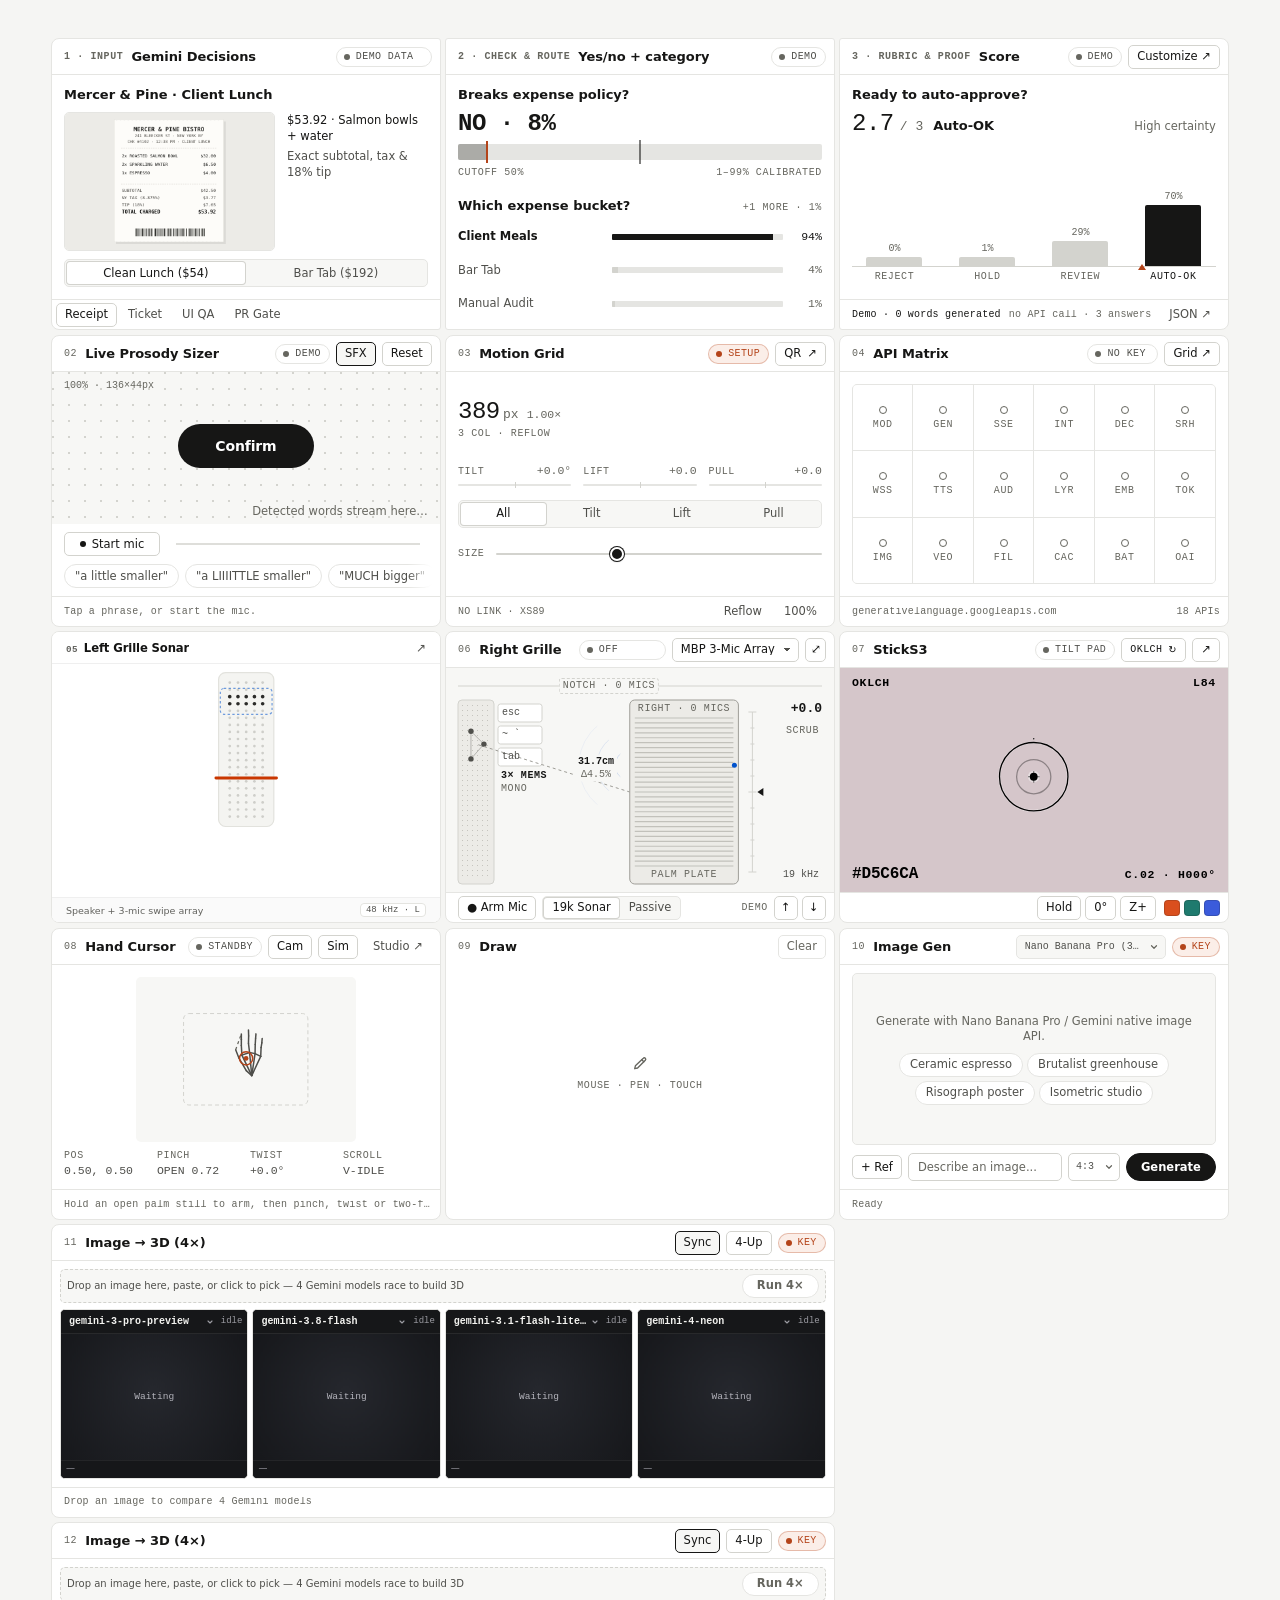
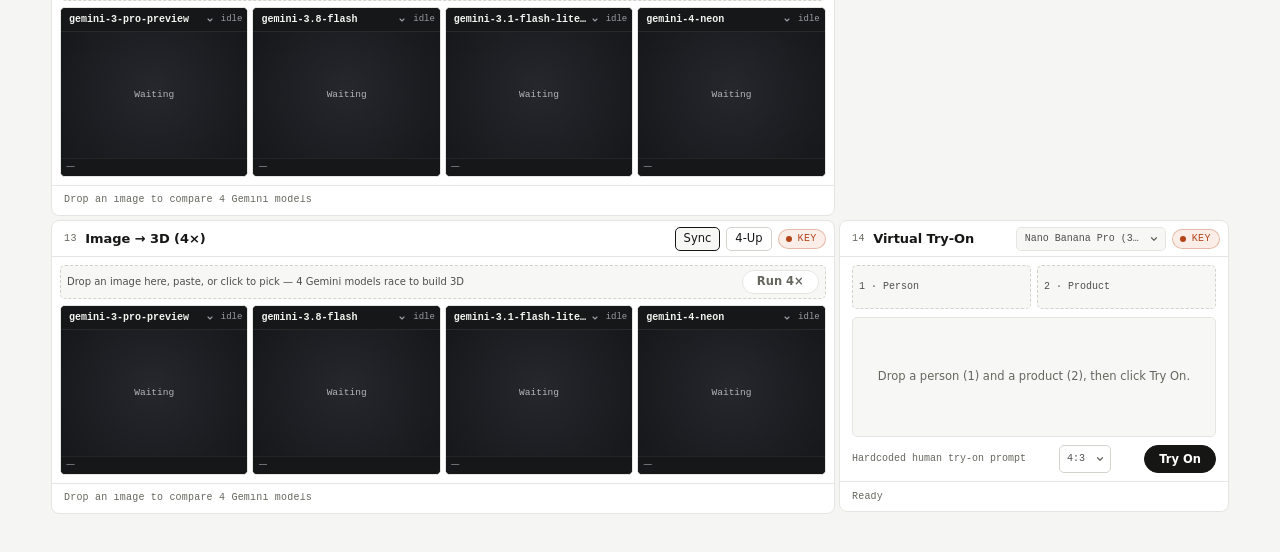
==== commit 0d791842: "Add reference-image support to Image Gen and duplicate Cell 14 Virtual Try-On (Person + Product) Age" ====
--- a/index.html
+++ b/index.html
@@ -40,6 +40,7 @@
     <section class="cell cell--image-to-3d" id="cell-image-to-3d" data-cell-index="11" aria-label="Image to 3D 4-Model Arena 1"></section>
     <section class="cell cell--image-to-3d" id="cell-image-to-3d-2" data-cell-index="12" aria-label="Image to 3D 4-Model Arena 2"></section>
     <section class="cell cell--image-to-3d" id="cell-image-to-3d-3" data-cell-index="13" aria-label="Image to 3D 4-Model Arena 3"></section>
+    <section class="cell cell--image-gen" id="cell-image-tryon" data-cell-index="14" data-mode="try-on" aria-label="Gemini Virtual Try-On Image Generation"></section>
   </main>
 
   <script defer src="ui/tooltip.js"></script>
--- a/cells/image-gen/image-gen.css
+++ b/cells/image-gen/image-gen.css
@@ -8,6 +8,10 @@
   flex-direction: column;
   min-width: 0;
   overflow: hidden;
+}
+
+.cell--image-gen [hidden] {
+  display: none !important;
 }
 
 .ig-model-select {
@@ -301,3 +305,102 @@
     display: none;
   }
 }
+
+/* Reference image drop spots (single ref or 2-spot Try-On) */
+.ig-refs {
+  flex: 0 0 auto;
+  display: grid;
+  grid-template-columns: repeat(2, minmax(0, 1fr));
+  gap: 6px;
+}
+
+.ig-ref-spot {
+  position: relative;
+  display: flex;
+  align-items: center;
+  gap: 6px;
+  height: 44px;
+  padding: 4px 6px;
+  border: 1px dashed var(--ui-line);
+  border-radius: var(--ui-radius-sm);
+  background: var(--ui-well);
+  cursor: pointer;
+  min-width: 0;
+  transition: border-color var(--ui-dur) var(--ui-ease), background-color var(--ui-dur) var(--ui-ease);
+}
+
+.ig-ref-spot:hover,
+.ig-ref-spot.ig-dragover {
+  border-color: var(--ui-accent);
+  background: var(--ui-surface);
+}
+
+.ig-ref-thumb {
+  width: 34px;
+  height: 34px;
+  border-radius: 3px;
+  object-fit: cover;
+  border: 1px solid var(--ui-hairline);
+  background: var(--ui-surface);
+  flex: 0 0 auto;
+}
+
+.ig-ref-thumb[hidden] {
+  display: none;
+}
+
+.ig-ref-label {
+  flex: 1 1 auto;
+  min-width: 0;
+  font: 500 var(--ui-fs-1) / 1.2 var(--ui-mono);
+  color: var(--ui-ink-2);
+  white-space: nowrap;
+  overflow: hidden;
+  text-overflow: ellipsis;
+}
+
+.ig-ref-clear {
+  appearance: none;
+  border: 0;
+  background: transparent;
+  color: var(--ui-ink-3);
+  font: 600 12px / 1 var(--ui-sans);
+  cursor: pointer;
+  padding: 2px 4px;
+  border-radius: 3px;
+  flex: 0 0 auto;
+}
+
+.ig-ref-clear:hover {
+  background: var(--ui-well);
+  color: var(--ui-ink);
+}
+
+.ig-ref-clear[hidden] {
+  display: none;
+}
+
+.ig-ref-file {
+  display: none;
+}
+
+.ig-ref-pill-btn {
+  flex: 0 0 auto;
+}
+
+.ig-tryon-bar {
+  flex: 0 0 auto;
+  display: flex;
+  align-items: center;
+  justify-content: space-between;
+  gap: 6px;
+}
+
+.ig-tryon-hint {
+  min-width: 0;
+  font: 400 var(--ui-fs-1) / 1.2 var(--ui-mono);
+  color: var(--ui-ink-3);
+  white-space: nowrap;
+  overflow: hidden;
+  text-overflow: ellipsis;
+}
